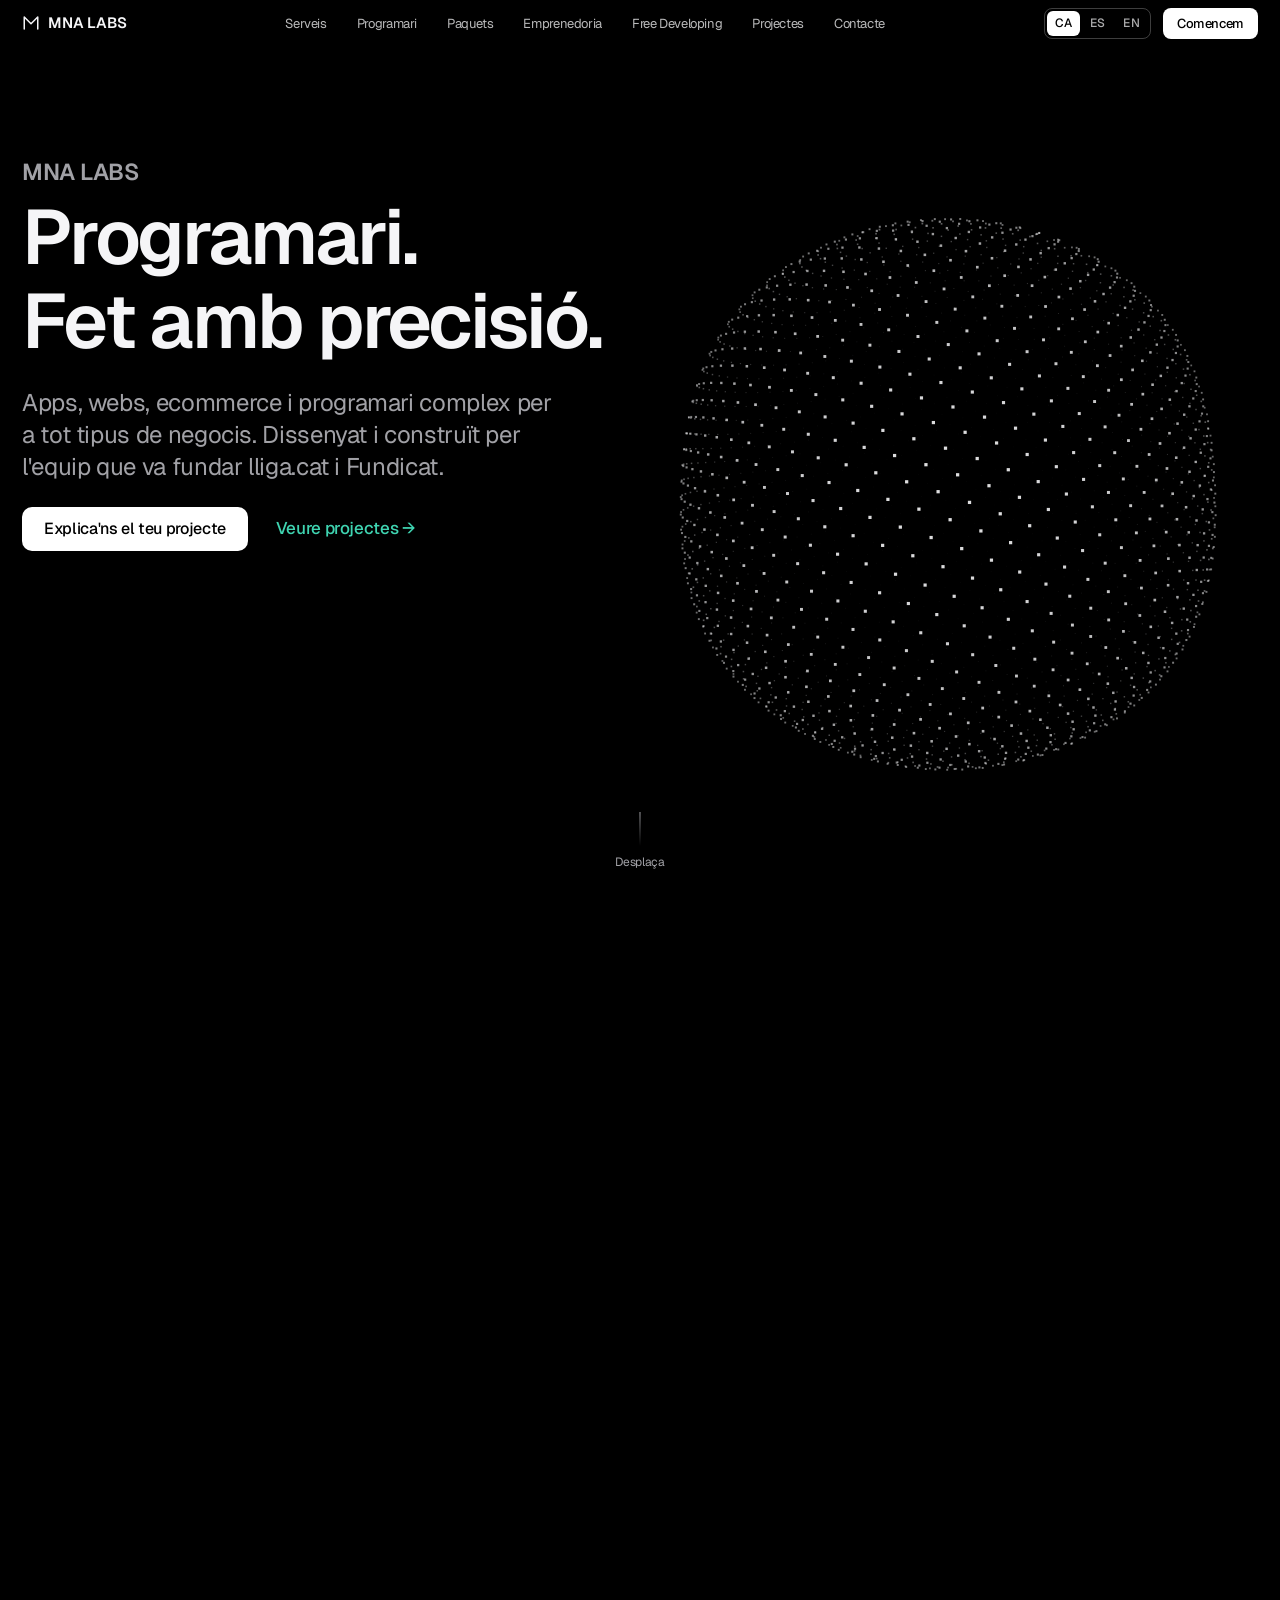
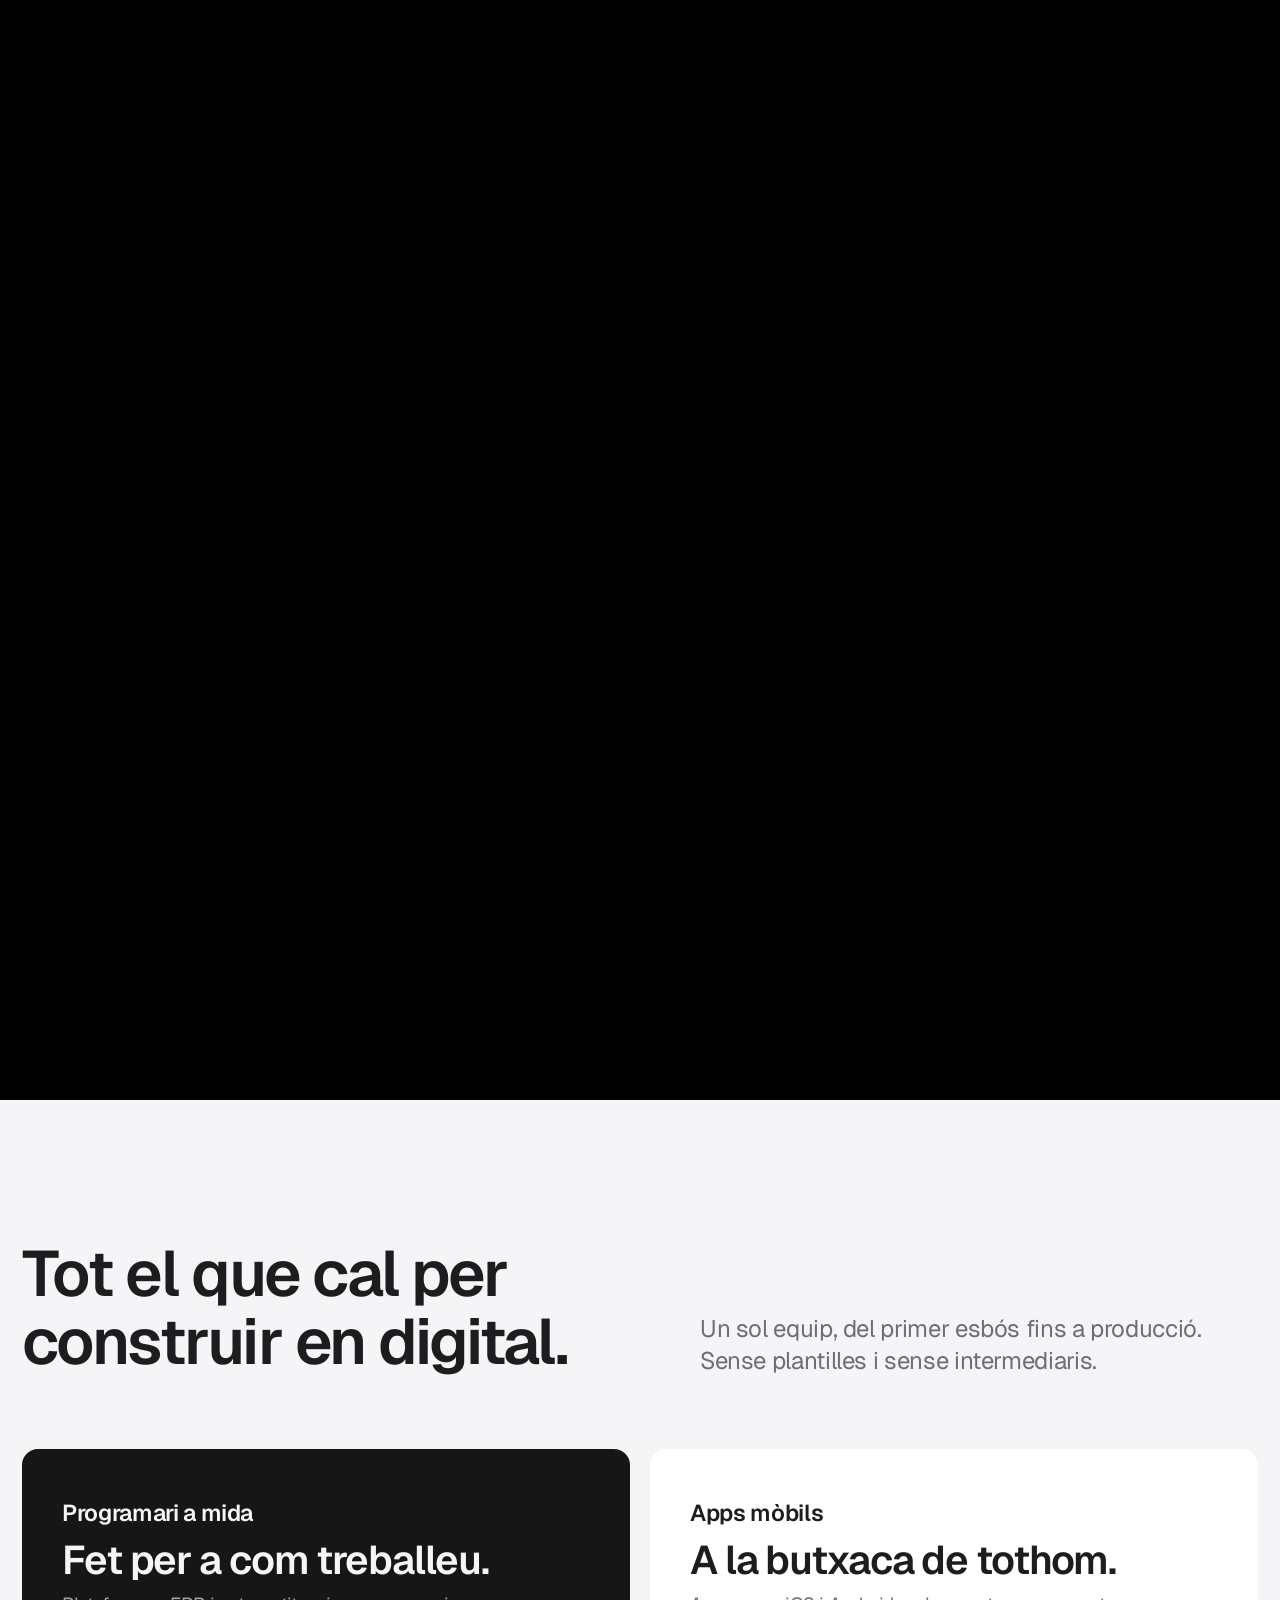
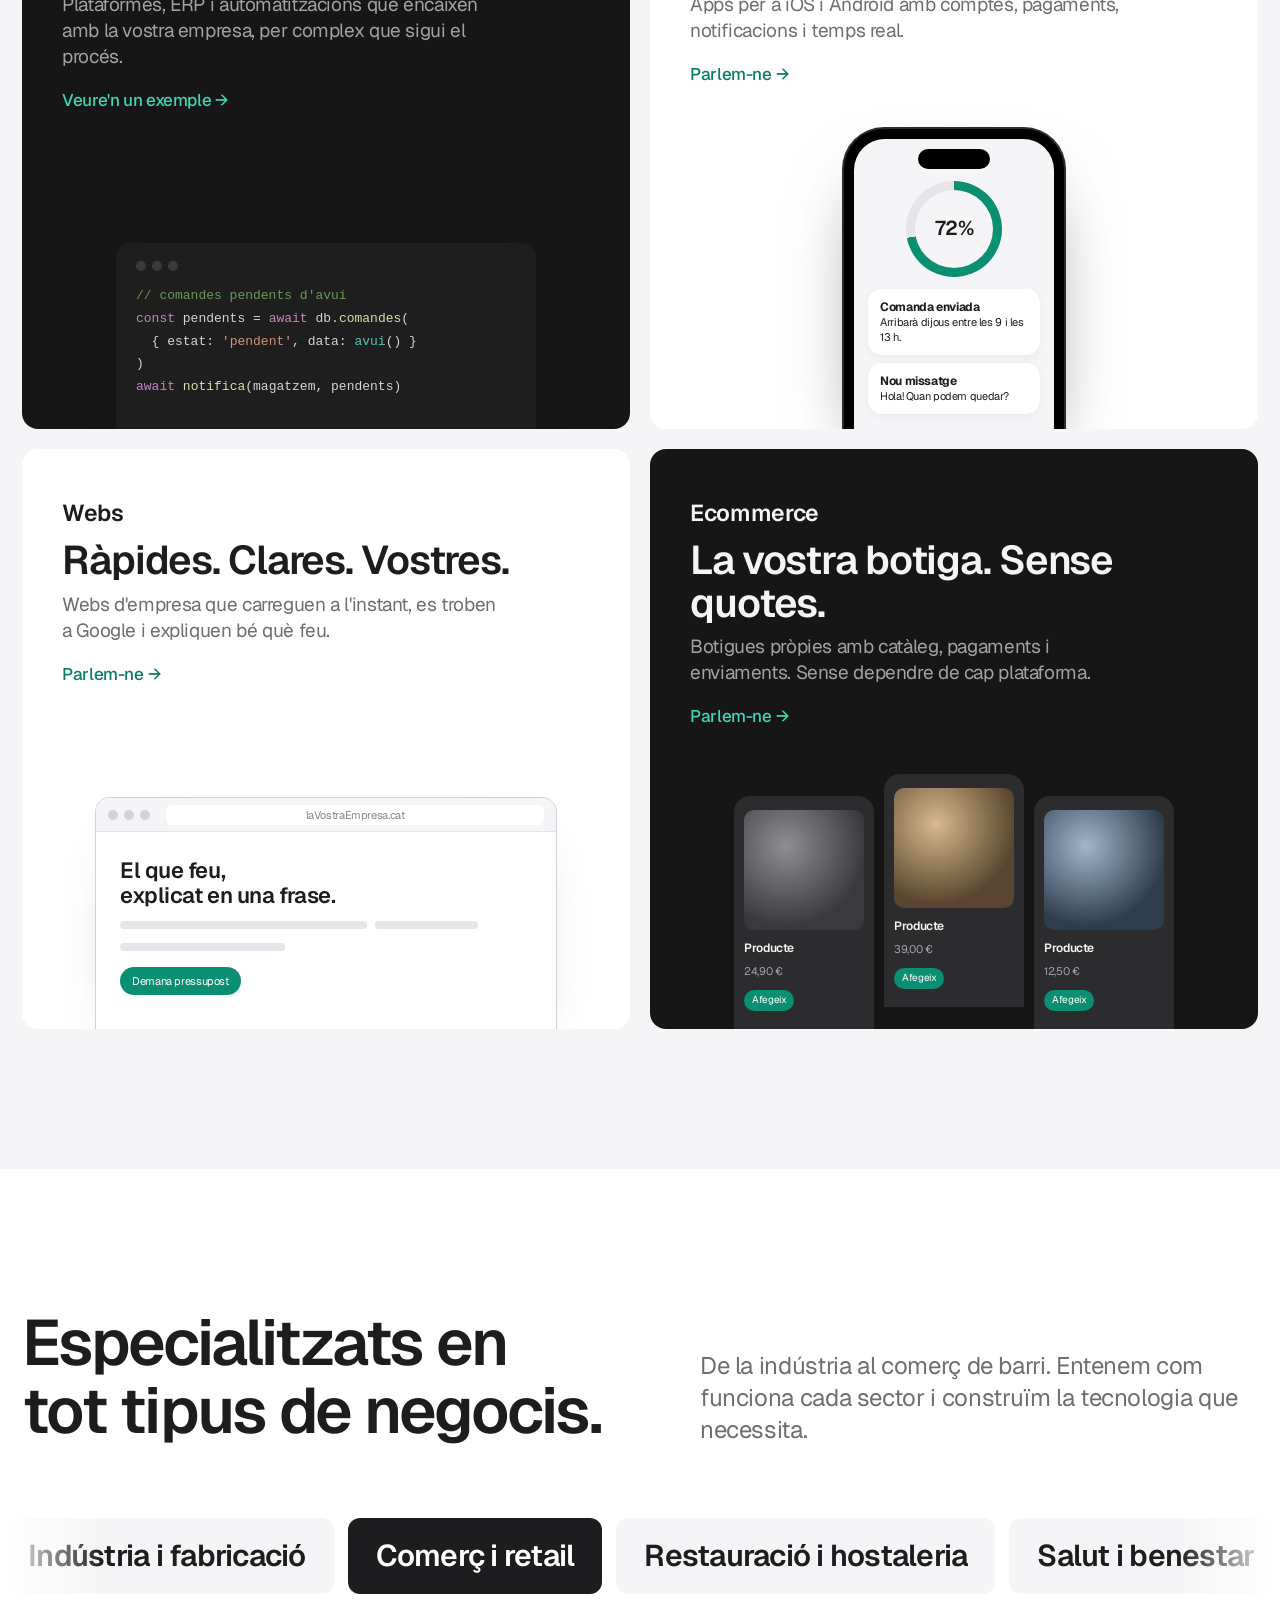
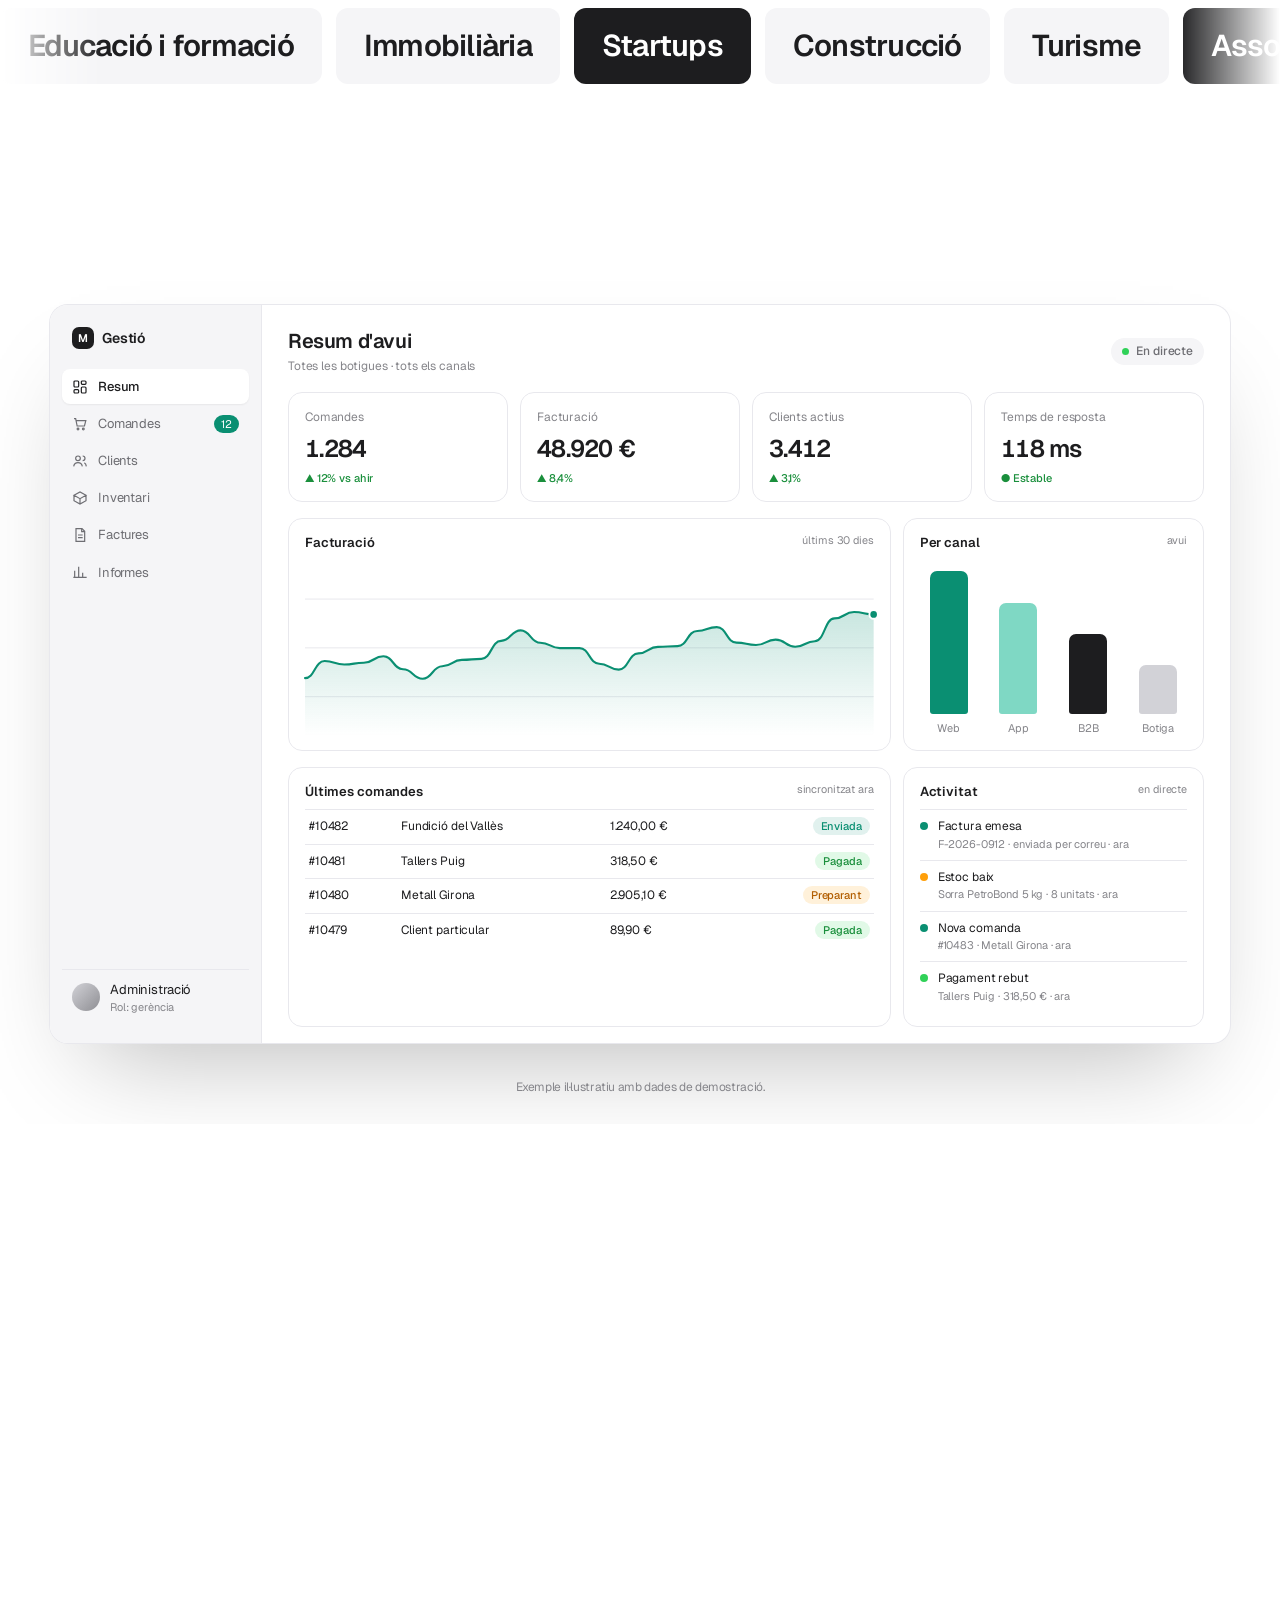
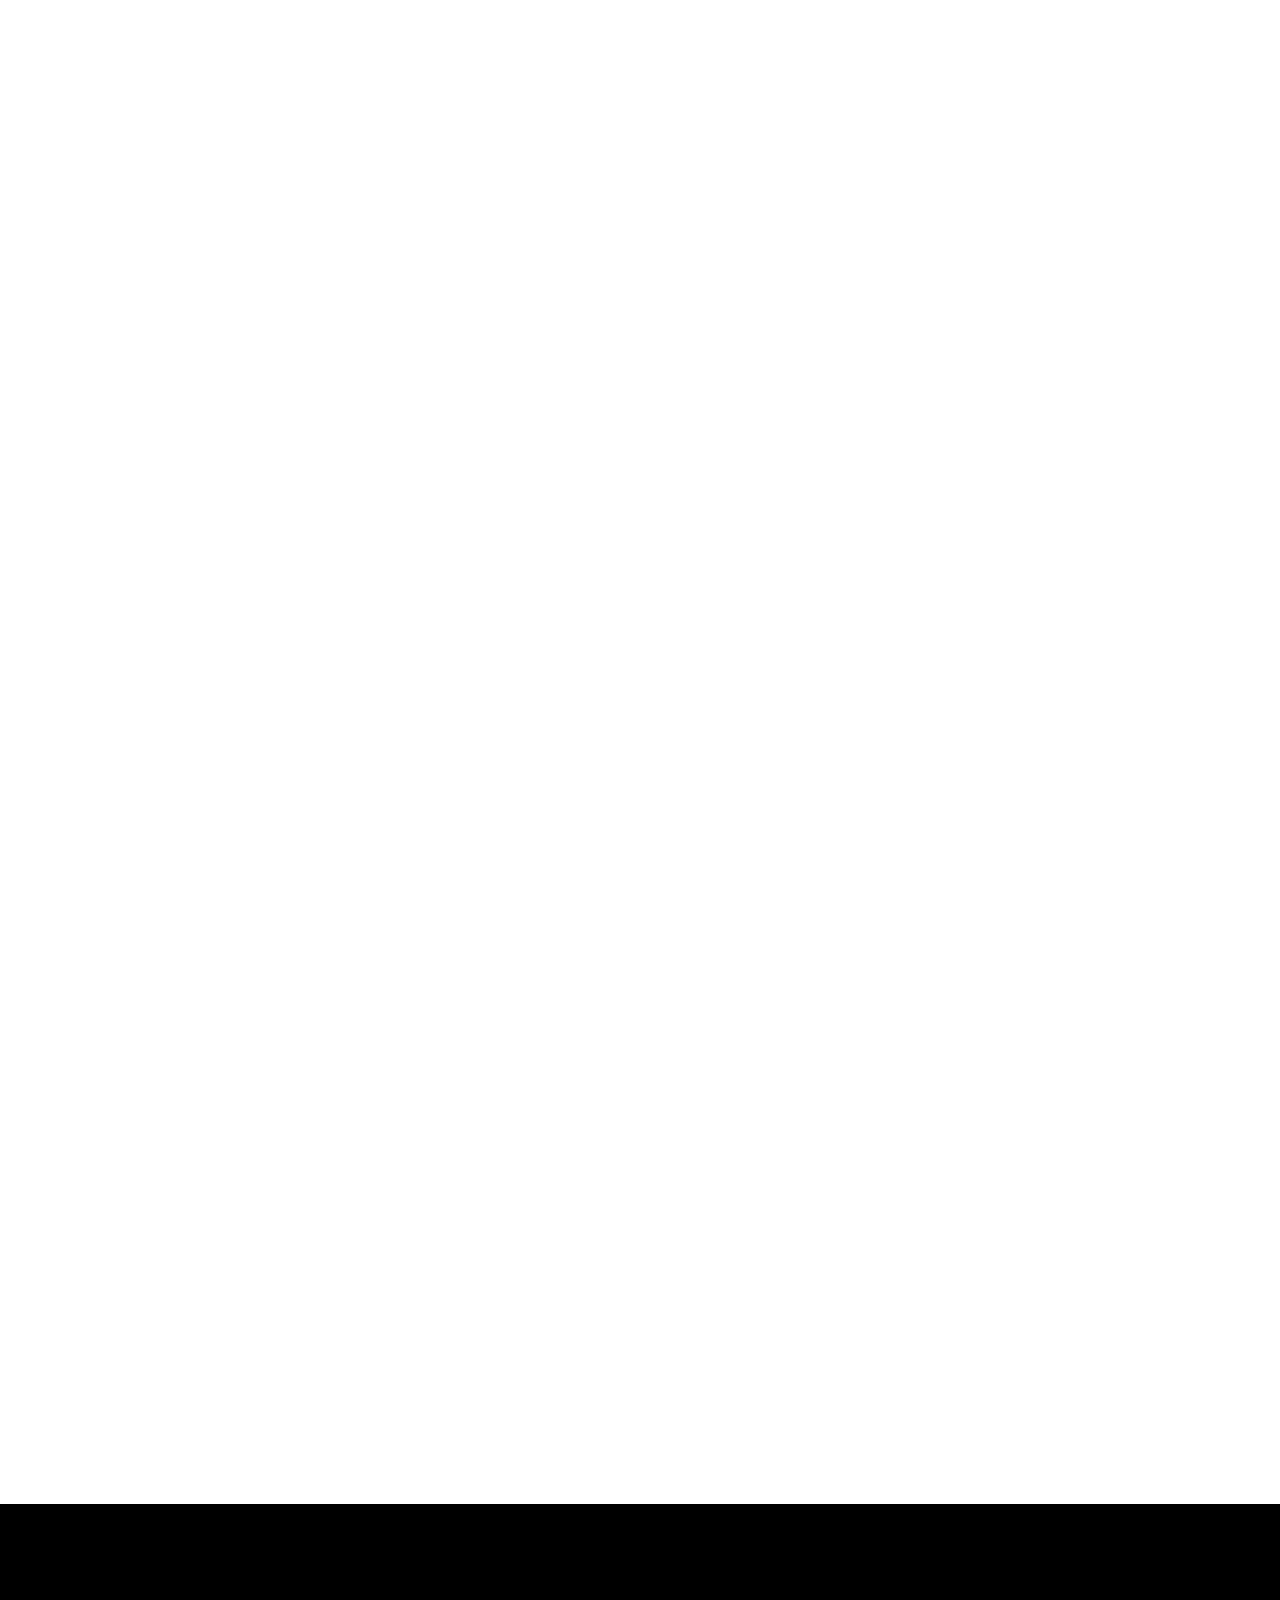
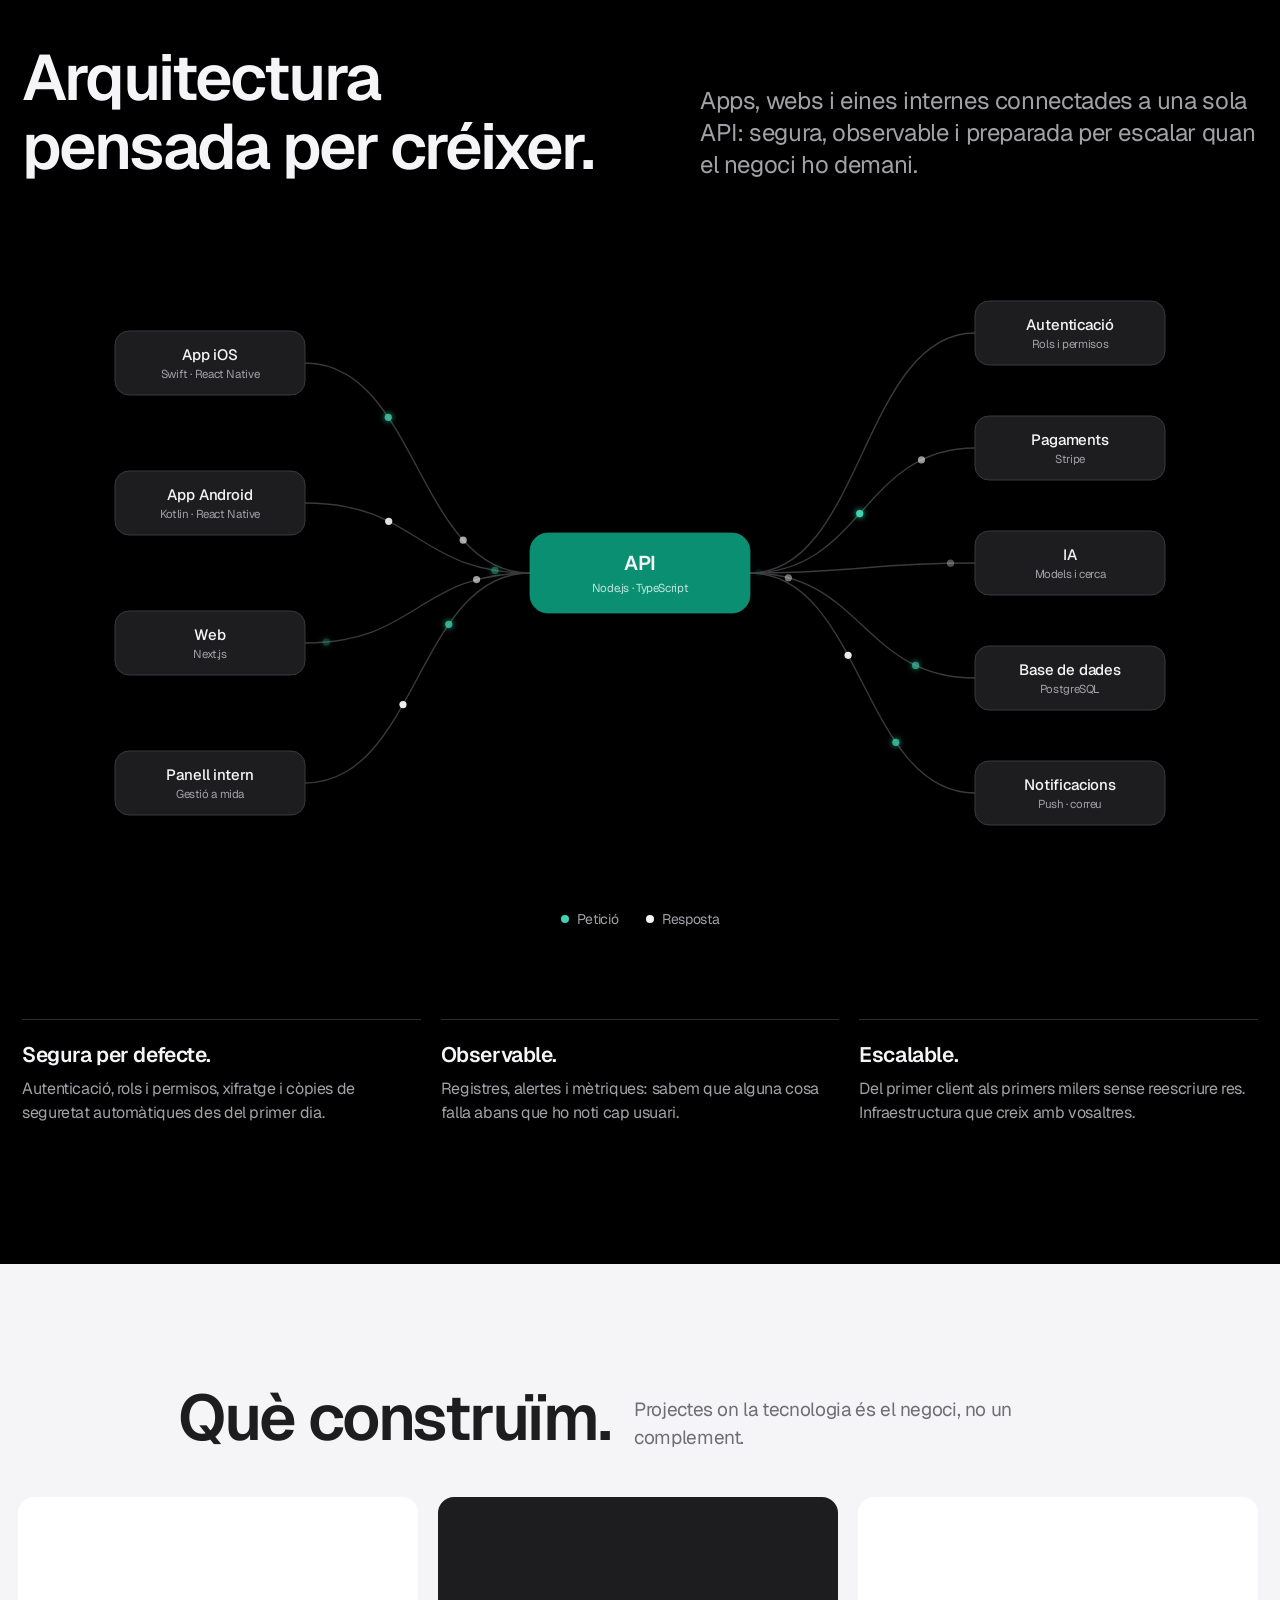
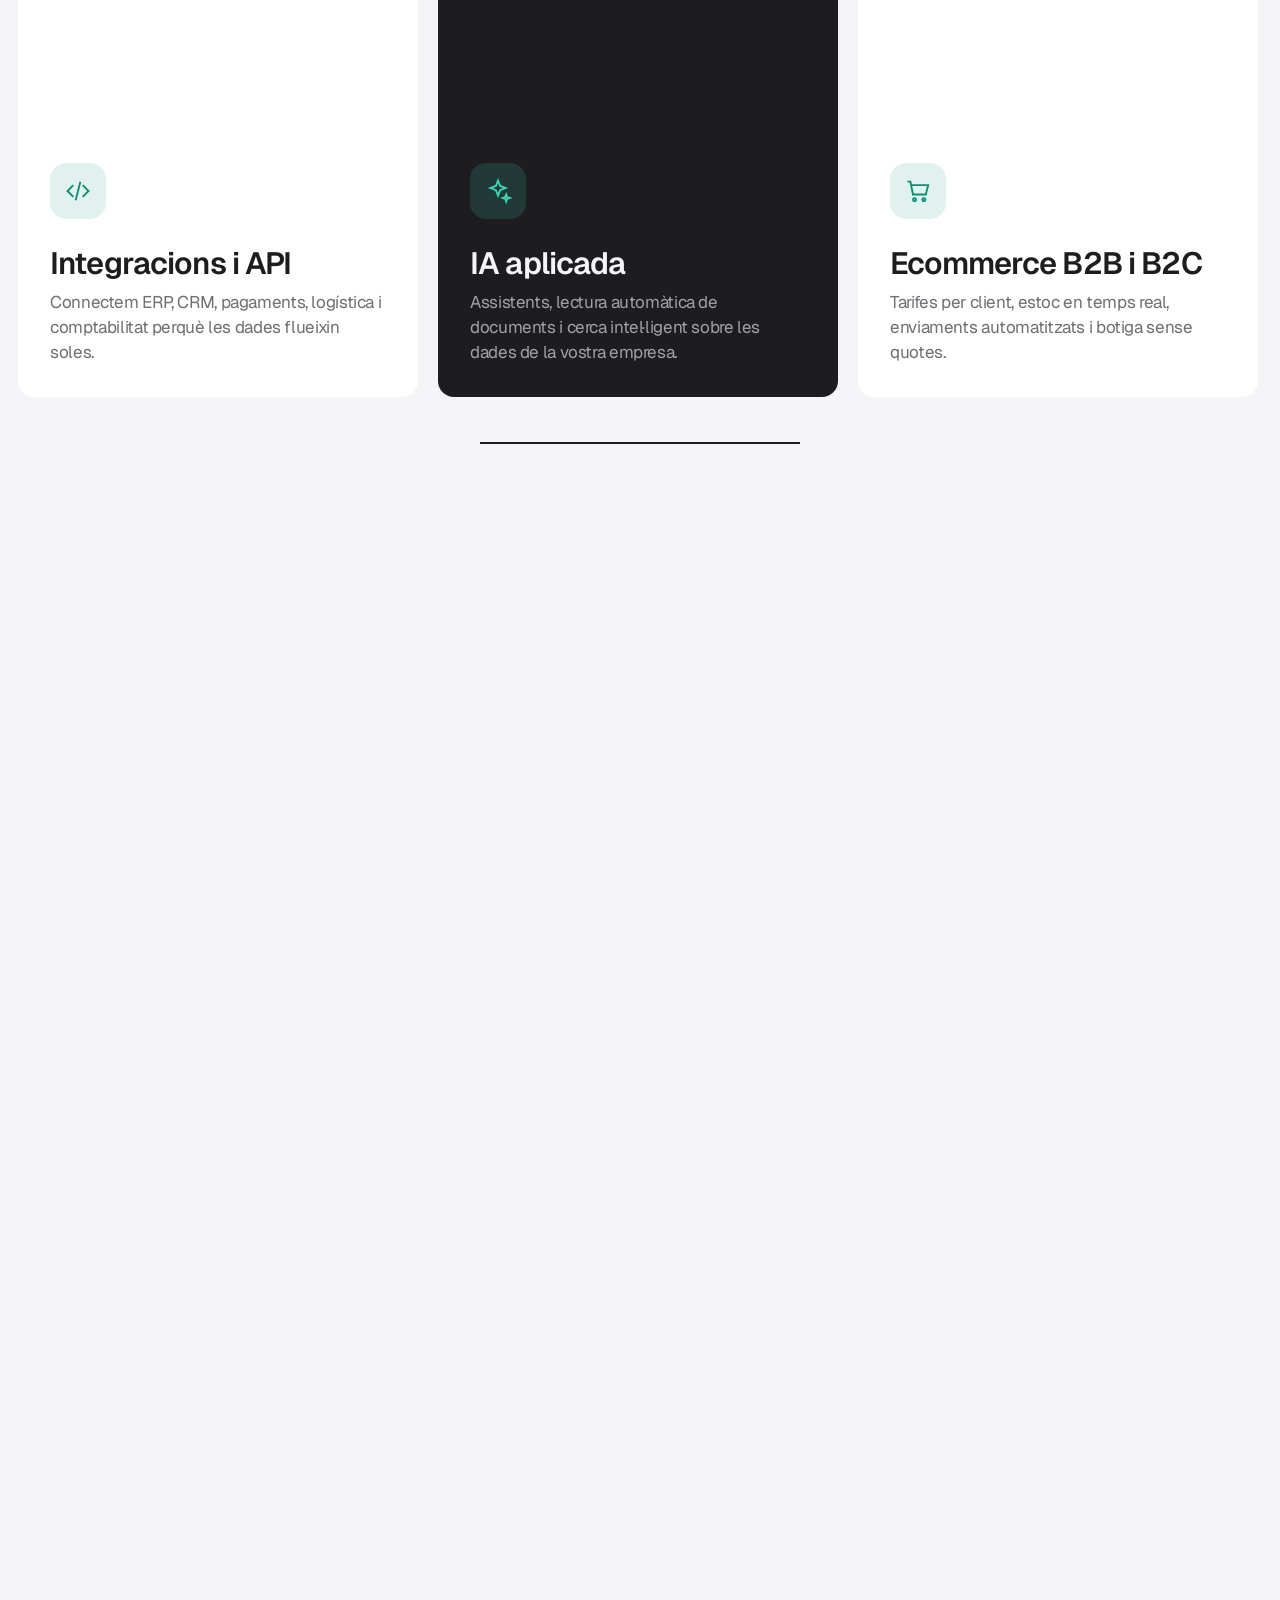
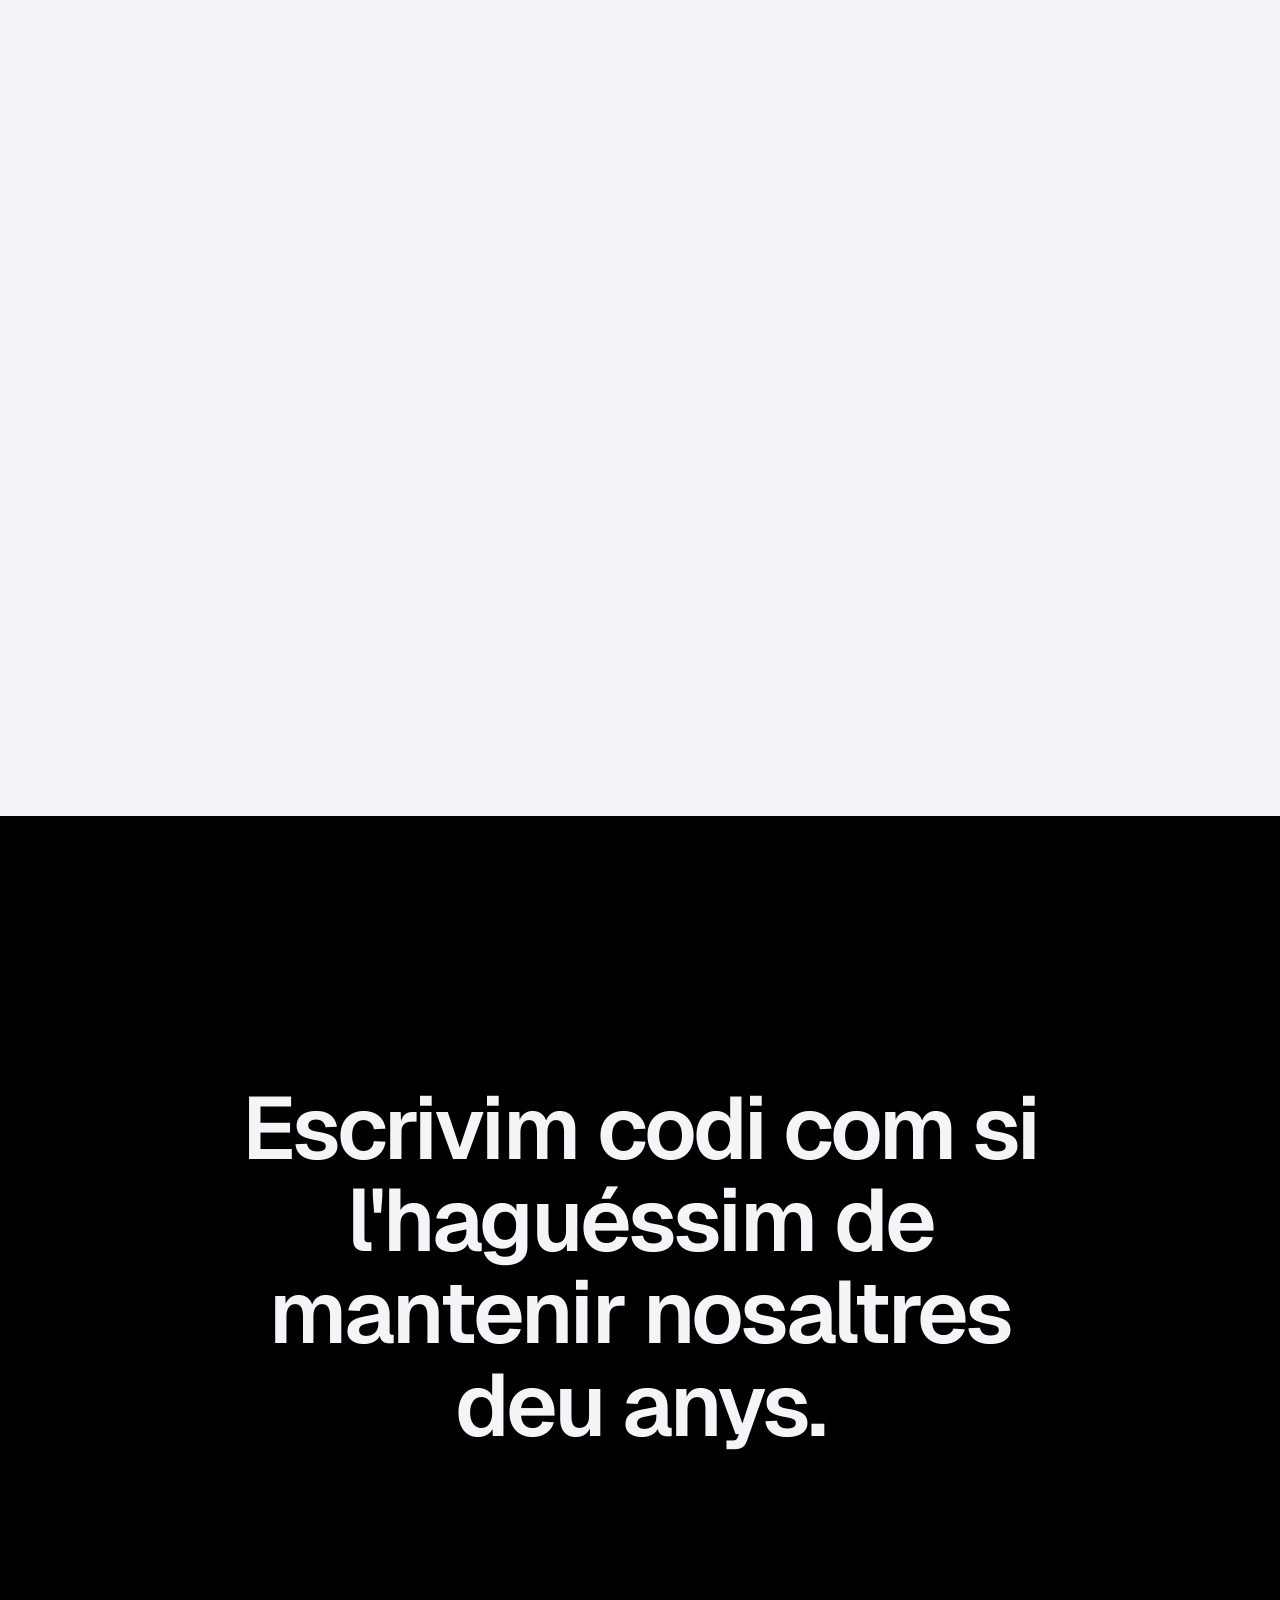
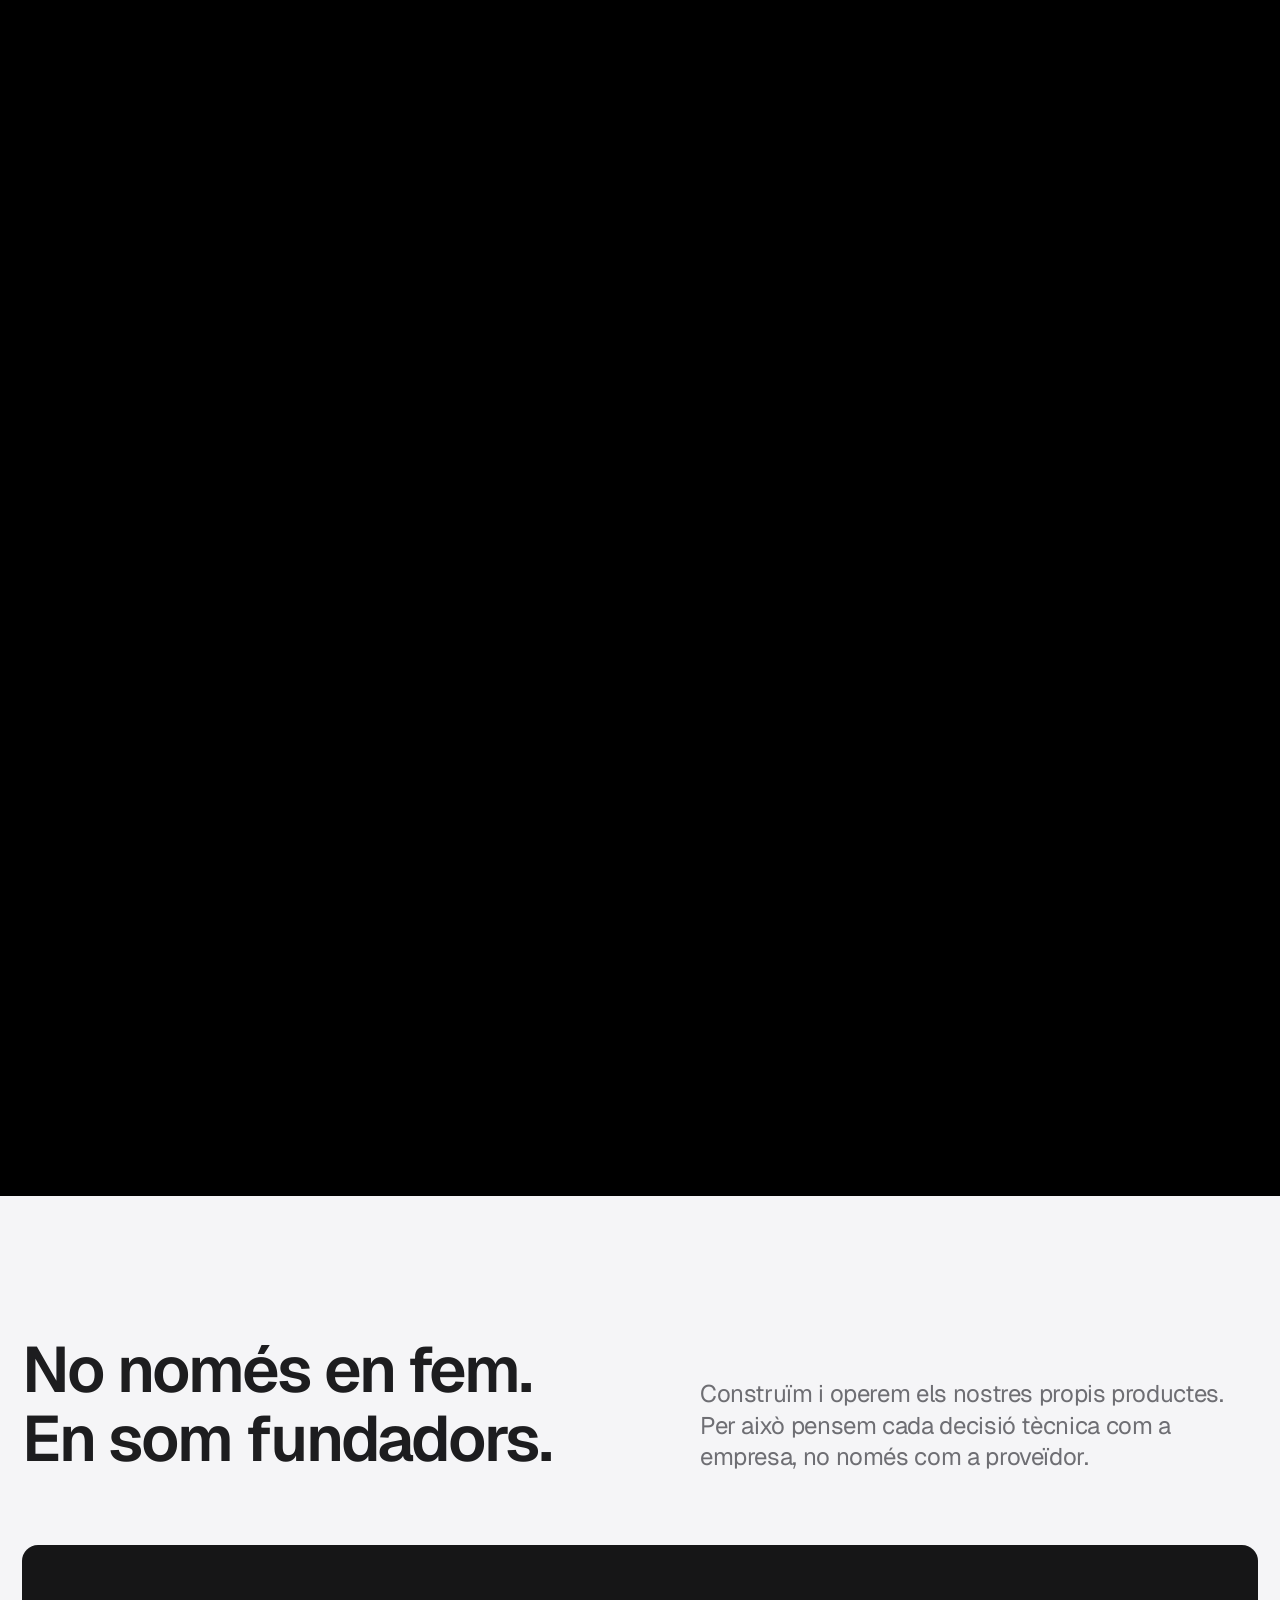
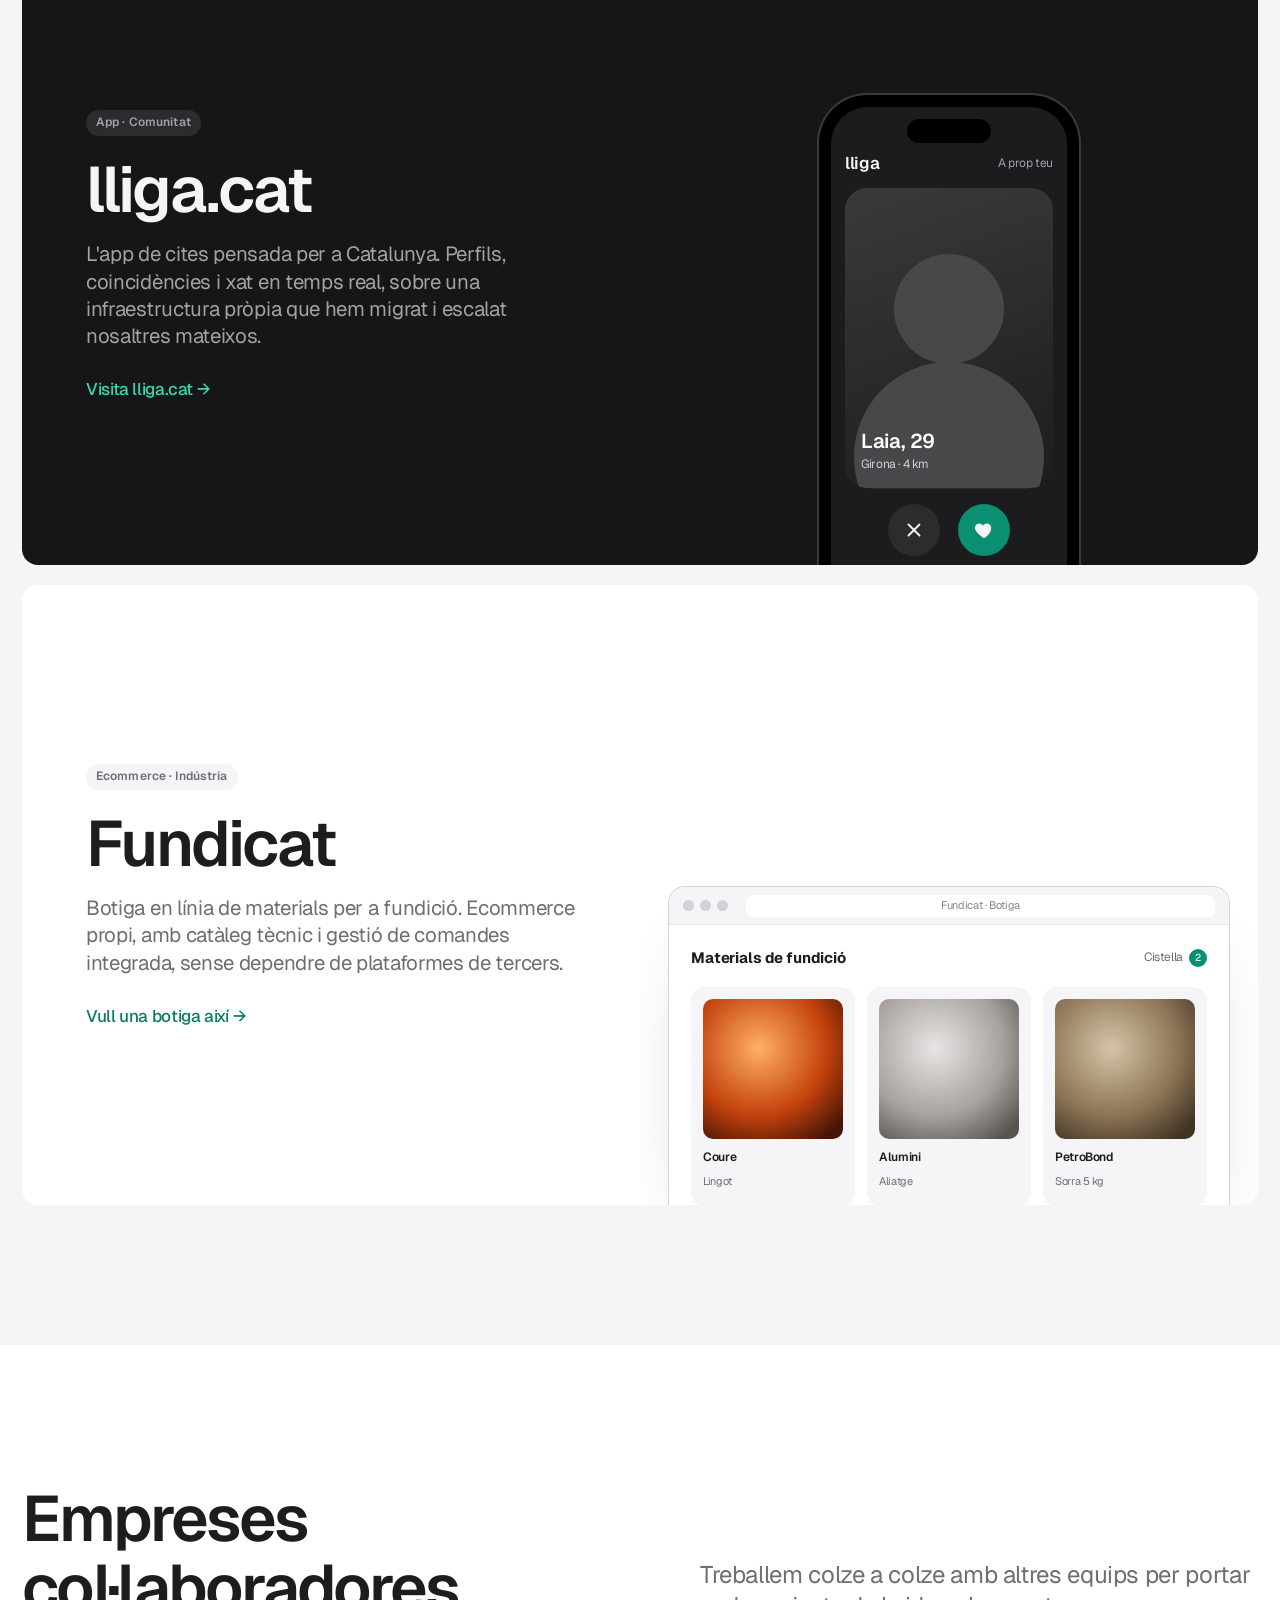
==== index.html @ 108ea327 "Afegeix l'apartat Paquets amb preus i exemples Co-Authored-By: Claude Opus 5.5 <noreply@anthropic.co" ====
<!doctype html>
<html lang="ca">
<head>
<meta charset="utf-8">
<meta name="viewport" content="width=device-width, initial-scale=1">
<title>MNA LABS</title>
<meta name="description" content="MNA LABS — estudi de desenvolupament digital. Programari complex, apps, webs i ecommerce. Fundadors de lliga.cat i Fundicat.">
<link rel="preconnect" href="https://fonts.googleapis.com">
<link rel="preconnect" href="https://fonts.gstatic.com" crossorigin>
<link href="https://fonts.googleapis.com/css2?family=Geist:wght@400;500;600;700;800&display=swap" rel="stylesheet">
<style>
:root{
  --white:#ffffff;
  --paper:#f5f5f7;
  --ink:#1d1d1f;
  --ink-2:#6e6e73;
  --ink-3:#86868b;
  --line:#d2d2d7;
  --line-2:#e8e8ed;
  --black:#000000;
  --night:#161617;
  --night-2:#1d1d1f;
  --night-3:#2c2c2e;
  --on-night:#f5f5f7;
  --on-night-2:#a1a1a6;
  --blue:#0a8f72;
  --blue-hover:#087a61;
  --blue-soft:rgba(10,143,114,.12);
  --link:#0a7d64;
  --link-night:#3fd4b1;
  --green:#30d158;
  --orange:#ff9f0a;
  --r-tile:16px;
  --r-ui:10px;
  --wrap:1024px;
  --wide:1440px;
  --ease:cubic-bezier(.25,.1,.25,1);
  --ease-out:cubic-bezier(.16,1,.3,1);
}
*{box-sizing:border-box;margin:0;padding:0}
html{scroll-behavior:smooth;overflow-x:clip;-webkit-text-size-adjust:100%}
body{background:var(--white);color:var(--ink);font-family:Geist,"Helvetica Neue",Arial,sans-serif;font-size:17px;line-height:1.47;letter-spacing:-.022em;-webkit-font-smoothing:antialiased}
a{color:inherit;text-decoration:none}
:focus-visible{outline:2px solid var(--blue);outline-offset:3px;border-radius:6px}
.wrap{max-width:var(--wrap);margin:0 auto;padding:0 22px}
.wide{max-width:var(--wide);margin:0 auto;padding:0 22px}
@media (max-width:640px){.wrap,.wide{padding:0 16px}}

h1,h2,h3{font-weight:600;letter-spacing:-.028em;line-height:1.07}
.h-hero{font-size:clamp(48px,8vw,96px);letter-spacing:-.035em;line-height:1.03}
.h-sec{font-size:clamp(36px,5.6vw,64px);letter-spacing:-.032em}
.h-tile{font-size:clamp(28px,3.4vw,40px)}
.eyebrow{font-size:clamp(19px,1.8vw,24px);font-weight:600;letter-spacing:-.015em;margin-bottom:8px}
.sub{font-size:clamp(19px,1.9vw,24px);line-height:1.33;letter-spacing:-.015em;font-weight:400}
.center{text-align:center}

.links{display:flex;gap:28px;justify-content:center;align-items:center;flex-wrap:wrap;margin-top:24px}
.btn{display:inline-flex;align-items:center;justify-content:center;min-height:44px;padding:0 22px;border-radius:10px;background:var(--ink);color:#fff;font-size:16px;font-weight:500;border:0;cursor:pointer;font-family:inherit;letter-spacing:-.022em;transition:background .2s,transform .3s var(--ease-out)}
.btn:hover{background:#000}
.hero .btn{background:#fff;color:#000}
.hero .btn:hover{background:#e8e8ed}
.more{color:var(--link);font-size:17px;display:inline-flex;align-items:center;gap:4px}
.more{font-weight:500}
.more::after{content:"→";line-height:1;transition:transform .2s}
.more:hover{text-decoration:underline}
.more:hover::after{transform:translateX(4px)}
.dark .more,.hero .more{color:var(--link-night)}

/* NAV */
.nav{position:sticky;top:0;z-index:50;height:48px;background:rgba(255,255,255,.86);backdrop-filter:saturate(180%) blur(20px);-webkit-backdrop-filter:saturate(180%) blur(20px);color:var(--ink);border-bottom:1px solid rgba(0,0,0,.06);transition:background .3s,color .3s,border-color .3s}
.nav.on-dark{background:transparent;color:var(--on-night);border-color:transparent;backdrop-filter:none;-webkit-backdrop-filter:none}
.nav.on-dark .nav-links{color:rgba(245,245,247,.75)}
.nav.on-dark .nav-links a:hover{color:#fff}
.nav.on-dark .nav-cta{background:#fff;color:#000}
.nav .wide{height:100%;display:flex;align-items:center;justify-content:space-between;gap:24px}
.logo{display:flex;align-items:center;gap:8px;font-weight:600;font-size:15px;letter-spacing:-.01em}
.logo svg{width:18px;height:18px}
.nav-links{display:flex;gap:30px;font-size:13px;color:var(--ink-2)}
.nav-links a:hover{color:var(--ink)}
.nav-cta{font-size:13px;font-weight:500;background:var(--ink);color:#fff;padding:6px 14px;border-radius:8px;transition:background .3s,color .3s}
.nav-prog{position:absolute;left:0;bottom:0;height:1px;width:100%;background:var(--link-night);transform-origin:0 50%;transform:scaleX(0);opacity:.7}
@media (max-width:820px){.nav-links{display:none}}
.nav-right{display:flex;align-items:center;gap:12px}
.lang{display:inline-flex;padding:2px;border-radius:8px;border:1px solid var(--line);gap:2px}
.lang button{font:inherit;font-size:12px;font-weight:500;letter-spacing:.02em;color:var(--ink-2);background:transparent;border:0;border-radius:6px;padding:4px 8px;cursor:pointer;min-width:30px;transition:background .2s,color .2s}
.lang button:hover{color:var(--ink)}
.lang button[aria-pressed="true"]{background:var(--ink);color:#fff}
.nav.on-dark .lang{border-color:rgba(245,245,247,.25)}
.nav.on-dark .lang button{color:rgba(245,245,247,.7)}
.nav.on-dark .lang button:hover{color:#fff}
.nav.on-dark .lang button[aria-pressed="true"]{background:#fff;color:#000}
@media (max-width:400px){.lang button{padding:4px 6px;min-width:26px}.nav-cta{padding:6px 10px}}

/* SECTORS */
.sectors{background:var(--white);overflow:hidden}
.marquee{display:grid;gap:14px;-webkit-mask-image:linear-gradient(90deg,transparent,#000 8%,#000 92%,transparent);mask-image:linear-gradient(90deg,transparent,#000 8%,#000 92%,transparent)}
.mq-track{display:flex;gap:14px;width:max-content;animation:mq 60s linear infinite}
.mq-row.rev .mq-track{animation-direction:reverse;animation-duration:70s}
.mq-track span{font-size:clamp(20px,2.4vw,30px);font-weight:600;letter-spacing:-.025em;padding:16px 28px;border-radius:12px;background:var(--paper);white-space:nowrap}
.mq-track span.hl{background:var(--ink);color:#fff}
.marquee:hover .mq-track{animation-play-state:paused}
@keyframes mq{to{transform:translateX(-50%)}}

/* EMPRENEDORIA */
.ent-name{display:inline-flex;align-items:center;gap:10px;font-size:15px;font-weight:600;color:var(--blue);margin-bottom:18px}
.ent-name i{width:8px;height:8px;border-radius:50%;background:var(--blue)}
.ent{display:grid;grid-template-columns:7fr 5fr;gap:clamp(32px,5vw,72px);align-items:start}
.ent-steps{list-style:none;position:relative;display:grid;gap:40px;padding-left:48px}
.ent-steps::before,.ent-steps::after{content:"";position:absolute;left:11px;top:12px;width:2px;height:calc(100% - 24px)}
.ent-steps::before{background:var(--line-2)}
.ent-steps::after{background:var(--blue);transform:scaleY(var(--entp,0));transform-origin:top}
.ent-steps li{position:relative;min-width:0}
.ent-steps li::before{content:"";position:absolute;left:-48px;top:4px;width:24px;height:24px;border-radius:50%;background:var(--white);border:2px solid var(--line);box-sizing:border-box;transition:border-color .4s,background .4s,box-shadow .4s}
.ent-steps li.on::before{border-color:var(--blue);background:var(--blue);box-shadow:inset 0 0 0 5px var(--white)}
.ent-steps b{display:block;font-size:clamp(22px,2.2vw,28px);font-weight:600;letter-spacing:-.025em;line-height:1.15}
.ent-steps p{color:var(--ink-2);margin-top:8px;max-width:48ch}
.ent-aside{position:sticky;top:96px;background:var(--ink);color:var(--on-night);border-radius:var(--r-tile);padding:36px;display:grid;gap:16px}
.ent-q{font-size:clamp(22px,2.2vw,28px);font-weight:600;letter-spacing:-.025em;line-height:1.2}
.ent-s{color:var(--on-night-2)}
.ent-aside .btn{background:#fff;color:#000;justify-self:start;margin-top:8px}
.ent-aside .btn:hover{background:#e8e8ed}
@media (max-width:860px){.ent{grid-template-columns:1fr}.ent-aside{position:static;padding:28px}}

/* ---------------- HERO (pinned, morph) ---------------- */
.hero{position:relative;height:300vh;background:var(--black);color:var(--on-night);margin-top:-48px}
.hero-pin{position:sticky;top:0;height:100vh;height:100svh;overflow:hidden}
#orb{position:absolute;inset:0;width:100%;height:100%}
.hero-copy{position:absolute;left:0;right:0;top:calc(48px + 12vh);text-align:left;z-index:2;will-change:transform,opacity}
.hero-copy .eyebrow{color:var(--on-night-2)}
.hero-copy .sub{color:var(--on-night-2);max-width:34ch;margin:22px 0 0}
.hero-copy .links{justify-content:flex-start}
.hero-copy .h-hero{font-size:clamp(44px,6vw,84px)}
@media (max-width:760px){.hero-copy{top:calc(48px + 6vh)}}
.line{display:block;overflow:hidden;padding-bottom:.06em}
.line > span{display:inline-block;transform:translateY(105%);animation:rise 1.2s var(--ease-out) forwards}
.line:nth-child(2) > span{animation-delay:.12s}
@keyframes rise{to{transform:none}}
.fade-up{opacity:0;transform:translateY(16px);animation:fadeUp 1s var(--ease-out) forwards}
@keyframes fadeUp{to{opacity:1;transform:none}}
.hero-cap{position:absolute;left:0;right:0;bottom:12vh;padding:0 16px;text-align:center;z-index:2;opacity:0}
.hero-cap p{font-size:clamp(19px,2vw,26px);color:var(--on-night-2);font-weight:500;letter-spacing:-.015em}
.hero-cap p b{color:var(--on-night);font-weight:600}
.hint{position:absolute;left:50%;bottom:28px;transform:translateX(-50%);z-index:2;font-size:12px;color:var(--on-night-2);display:flex;flex-direction:column;align-items:center;gap:8px}
.hint i{width:1px;height:34px;background:linear-gradient(var(--on-night-2),transparent);animation:drip 2s var(--ease) infinite;transform-origin:top}
@keyframes drip{0%{transform:scaleY(0)}50%{transform:scaleY(1)}100%{transform:scaleY(1);opacity:0}}

/* SECTIONS */
.sec{padding:clamp(80px,11vw,140px) 0}
.paper{background:var(--paper)}
.dark{background:var(--black);color:var(--on-night)}
.dark .ink-2{color:var(--on-night-2)}
.ink-2{color:var(--ink-2)}
.sec-intro{display:grid;grid-template-columns:1.1fr 1fr;gap:20px 64px;align-items:end;margin:0 0 clamp(48px,6vw,72px);text-align:left}
.sec-intro h2{text-wrap:balance}
.sec-intro .sub{color:var(--ink-2);margin-top:0;max-width:38ch}
@media (max-width:820px){.sec-intro{grid-template-columns:1fr}}
.dark .sec-intro .sub{color:var(--on-night-2)}

/* SERVICE TILES */
.tiles{display:grid;grid-template-columns:repeat(2,1fr);gap:20px;perspective:1600px}
.tile{border-radius:var(--r-tile);background:var(--white);overflow:hidden;display:flex;flex-direction:column;align-items:flex-start;text-align:left;padding:48px 40px 0;min-height:580px;position:relative;transform-style:preserve-3d}
.tile.t-dark{background:var(--night);color:var(--on-night)}
.tile.t-dark .ink-2{color:var(--on-night-2)}
.tile.t-dark .more{color:var(--link-night)}
.tile p.ink-2{margin-top:10px;max-width:34ch;font-size:19px;line-height:1.37}
.tile .links{margin-top:18px;justify-content:flex-start}
.tile .art{margin-top:auto;width:100%;display:flex;justify-content:center;align-items:flex-end;padding-top:40px;transition:transform .6s var(--ease-out)}
.tile:hover .art{transform:translateY(-8px)}
@media (max-width:820px){.tiles{grid-template-columns:1fr}.tile{min-height:auto}}

.code{width:min(420px,100%);background:#1e1e1e;border-radius:14px 14px 0 0;padding:18px 20px 30px;text-align:left;font:13px/1.75 ui-monospace,SFMono-Regular,Menlo,Consolas,monospace;color:#d4d4d4;box-shadow:0 30px 60px -30px rgba(0,0,0,.35);letter-spacing:0}
.code .dots{display:flex;gap:6px;margin-bottom:14px}.code .dots i{width:10px;height:10px;border-radius:50%;background:#3a3a3c}
.code .k{color:#c586c0}.code .f{color:#dcdcaa}.code .s{color:#ce9178}.code .c{color:#6a9955}.code .t{color:#4ec9b0}
.phone{width:220px;height:300px;border-radius:40px 40px 0 0;background:#000;padding:10px 10px 0;box-shadow:0 0 0 2px #2c2c2e,0 40px 80px -30px rgba(0,0,0,.6)}
.phone .scr{height:100%;border-radius:31px 31px 0 0;background:#f5f5f7;overflow:hidden;padding:36px 14px 0;position:relative;color:var(--ink)}
.phone .scr::before{content:"";position:absolute;top:10px;left:50%;transform:translateX(-50%);width:72px;height:20px;border-radius:12px;background:#000}
.phone .notif{background:#fff;border-radius:14px;padding:10px 12px;margin-bottom:8px;font-size:11px;line-height:1.35;text-align:left;box-shadow:0 2px 8px rgba(0,0,0,.05)}
.phone .notif b{display:block;font-size:12px}
.phone .ring{width:96px;height:96px;margin:6px auto 12px;border-radius:50%;background:conic-gradient(var(--blue) 0 var(--ring,0%),#e5e5ea 0);display:grid;place-items:center;transition:--ring 1.6s}
.phone .ring span{width:78px;height:78px;border-radius:50%;background:#f5f5f7;display:grid;place-items:center;font-weight:600;font-size:20px}
.browser{width:min(460px,100%);border-radius:14px 14px 0 0;background:#fff;box-shadow:0 0 0 1px var(--line),0 30px 60px -30px rgba(0,0,0,.25);overflow:hidden;text-align:left}
.browser .bar{height:34px;background:#f5f5f7;border-bottom:1px solid #e5e5ea;display:flex;align-items:center;gap:6px;padding:0 12px}
.browser .bar i{width:10px;height:10px;border-radius:50%;background:#d2d2d7}
.browser .bar span{margin-left:10px;flex:1;height:20px;border-radius:6px;background:#fff;font-size:11px;color:var(--ink-3);display:flex;align-items:center;justify-content:center}
.browser .body{padding:26px 24px 34px}
.browser .body .bh{font-weight:600;font-size:22px;letter-spacing:-.02em;line-height:1.1}
.browser .body .bl{display:flex;gap:8px;margin-top:14px}
.browser .body .bl i{height:8px;border-radius:4px;background:#e5e5ea}
.browser .body .pill{display:inline-block;margin-top:16px;background:var(--blue);color:#fff;font-size:11px;padding:6px 12px;border-radius:980px}
.shop{width:min(440px,100%);display:grid;grid-template-columns:repeat(3,1fr);gap:10px}
.shop .item{background:#2c2c2e;border-radius:16px 16px 0 0;padding:14px 10px 18px;text-align:left}
.shop .item:nth-child(even){transform:translateY(-22px)}
.shop .ph{aspect-ratio:1;border-radius:10px;margin-bottom:10px;background:radial-gradient(circle at 35% 30%,#8e8e93,#3a3a3c 70%)}
.shop .item:nth-child(2) .ph{background:radial-gradient(circle at 35% 30%,#d6b98c,#5a4630 70%)}
.shop .item:nth-child(3) .ph{background:radial-gradient(circle at 35% 30%,#9fb6cc,#2e3d4d 70%)}
.shop b{display:block;font-size:12px;font-weight:600;color:#f5f5f7}
.shop small{font-size:11px;color:var(--on-night-2)}
.shop .add{margin-top:8px;font-size:10px;color:#fff;background:var(--blue);border-radius:980px;padding:3px 8px;display:inline-block}

/* ---------------- ZOOM DASHBOARD ---------------- */
.zoom{position:relative;height:320vh;background:var(--white)}
.zoom-pin{position:sticky;top:0;height:100vh;height:100svh;overflow:hidden;display:flex;align-items:center;justify-content:center}
.zoom-head{position:absolute;top:calc(48px + 7vh);left:0;right:0;text-align:center;z-index:1;padding:0 16px}
.zoom-head .sub{color:var(--ink-2);margin-top:14px;max-width:40ch;margin-inline:auto}
.dash{position:relative;z-index:2;width:min(1180px,94vw);height:min(740px,82vh);background:var(--white);border-radius:22px;box-shadow:0 0 0 1px var(--line-2),0 50px 100px -40px rgba(0,0,0,.28);display:grid;grid-template-columns:212px 1fr;overflow:hidden;transform-origin:50% 50%;will-change:transform;letter-spacing:-.01em;font-size:13px}
.d-side{background:var(--paper);border-right:1px solid var(--line-2);padding:18px 12px;display:flex;flex-direction:column;gap:2px}
.d-brand{display:flex;align-items:center;gap:8px;font-weight:600;font-size:14px;padding:4px 10px 18px}
.d-brand i{width:22px;height:22px;border-radius:7px;background:var(--ink);display:grid;place-items:center;color:#fff;font-style:normal;font-size:11px}
.d-nav{display:flex;align-items:center;gap:10px;padding:8px 10px;border-radius:8px;color:var(--ink-2)}
.d-nav svg{width:16px;height:16px}
.d-nav.on{background:var(--white);color:var(--ink);box-shadow:0 1px 2px rgba(0,0,0,.06);font-weight:500}
.d-nav em{margin-left:auto;font-style:normal;font-size:11px;background:var(--blue);color:#fff;border-radius:980px;padding:1px 7px}
.d-user{margin-top:auto;display:flex;align-items:center;gap:10px;padding:10px;border-top:1px solid var(--line-2)}
.d-user span{width:28px;height:28px;border-radius:50%;background:linear-gradient(135deg,#d2d2d7,#8e8e93)}
.d-user small{display:block;color:var(--ink-3);font-size:11px}
.d-main > *{flex-shrink:0}
.d-main{padding:22px 26px;display:flex;flex-direction:column;gap:16px;overflow:hidden;min-width:0}
.d-top{display:flex;justify-content:space-between;align-items:center;gap:12px}
.d-top h4{font-size:20px;font-weight:600;letter-spacing:-.02em}
.d-top small{color:var(--ink-3);font-size:12px}
.live{display:inline-flex;align-items:center;gap:7px;font-size:12px;font-weight:500;color:var(--ink-2);background:var(--paper);border-radius:980px;padding:5px 11px}
.live i{width:7px;height:7px;border-radius:50%;background:var(--green);box-shadow:0 0 0 0 rgba(48,209,88,.5);animation:ping 1.8s infinite}
@keyframes ping{70%{box-shadow:0 0 0 7px rgba(48,209,88,0)}100%{box-shadow:0 0 0 0 rgba(48,209,88,0)}}
.kpis{display:grid;grid-template-columns:repeat(4,1fr);gap:12px}
.kpi{border:1px solid var(--line-2);border-radius:14px;padding:14px 16px}
.kpi small{color:var(--ink-3);font-size:12px}
.kpi b{display:block;font-size:24px;font-weight:600;letter-spacing:-.03em;margin:4px 0 2px;font-variant-numeric:tabular-nums}
.kpi .up{font-size:11px;color:#1a8f3c;font-weight:500}
.d-row{display:grid;grid-template-columns:2fr 1fr;gap:12px;min-height:0}
.panel{border:1px solid var(--line-2);border-radius:14px;padding:14px 16px;min-width:0;display:flex;flex-direction:column}
.panel h5{font-size:13px;font-weight:600;display:flex;justify-content:space-between}
.panel h5 small{color:var(--ink-3);font-weight:400}
.chart{flex:1;margin-top:8px;min-height:120px}
.chart svg{width:100%;height:100%;overflow:visible}
.chart .ln{fill:none;stroke:var(--blue);stroke-width:2.2;stroke-linecap:round;stroke-linejoin:round}
.chart .ar{opacity:0;transition:opacity 1.4s .6s}
.chart .gl{stroke:var(--line-2);stroke-width:1}
.dash.go .chart .ar{opacity:1}
.bars{flex:1;display:flex;align-items:flex-end;gap:12px;margin-top:10px;min-height:120px}
.bars div{flex:1;display:flex;flex-direction:column;align-items:center;gap:6px;height:100%;justify-content:flex-end}
.bars i{width:100%;max-width:38px;border-radius:7px 7px 3px 3px;background:var(--blue);height:0;transition:height 1.3s var(--ease-out)}
.bars div:nth-child(2) i{background:#7fd8c4}.bars div:nth-child(3) i{background:#1d1d1f}.bars div:nth-child(4) i{background:#d2d2d7}
.bars small{font-size:11px;color:var(--ink-3)}
.table{width:100%;border-collapse:collapse;margin-top:8px;font-size:12px}
.table td{padding:8px 4px;border-top:1px solid var(--line-2);white-space:nowrap}
.table td:last-child{text-align:right}
.st{font-size:11px;padding:2px 8px;border-radius:980px;font-weight:500}
.st.ok{background:rgba(48,209,88,.14);color:#1a8f3c}.st.wait{background:rgba(255,159,10,.15);color:#b25e00}.st.ship{background:var(--blue-soft);color:var(--blue)}
.feed{list-style:none;margin-top:8px;display:flex;flex-direction:column;gap:0;overflow:hidden}
.feed li{display:flex;gap:10px;align-items:flex-start;padding:8px 0;border-top:1px solid var(--line-2);font-size:12px;animation:feedIn .6s var(--ease-out)}
.feed li i{width:8px;height:8px;border-radius:50%;margin-top:4px;flex:none}
.feed li small{display:block;color:var(--ink-3);font-size:11px}
@keyframes feedIn{from{opacity:0;transform:translateY(-10px)}}
.demo-note{position:absolute;bottom:3vh;left:0;right:0;text-align:center;font-size:12px;color:var(--ink-3);z-index:3}
@media (max-width:860px){
  .dash{grid-template-columns:1fr;height:min(700px,80vh)}
  .d-side{display:none}
  .kpis{grid-template-columns:1fr 1fr}
  .d-row{grid-template-columns:1fr}
  .d-row.r2 .panel:first-child,.d-row:not(.r2) .panel:last-child{display:none}
  .d-main{padding:16px}
}

/* ---------------- ARCHITECTURE ---------------- */
.arch-wrap{position:relative;max-width:1100px;margin:0 auto}
#arch{width:100%;height:auto;display:block;overflow:visible}
#arch .edge{fill:none;stroke:#3a3a3c;stroke-width:1.4;transition:stroke-dashoffset 1.6s var(--ease-out)}
#arch .node{opacity:0;transform:translateY(10px);transition:opacity .8s var(--ease-out),transform .8s var(--ease-out)}
#arch.in .node{opacity:1;transform:none}
#arch .nbox{fill:var(--night-2);stroke:#3a3a3c}
#arch .ntx{fill:var(--on-night);font-size:15px;font-weight:500;font-family:inherit;letter-spacing:-.01em}
#arch .nsub{fill:var(--on-night-2);font-size:11.5px;font-family:inherit}
#arch .core .nbox{fill:var(--blue);stroke:none}
#arch .core .nsub{fill:rgba(255,255,255,.75)}
#arch .halo{fill:none;stroke:var(--link-night);opacity:.5;transform-box:fill-box;transform-origin:center;animation:halo 2.6s var(--ease) infinite}
@keyframes halo{from{transform:scale(1);opacity:.5}to{transform:scale(1.35);opacity:0}}
.legend{display:flex;justify-content:center;gap:28px;margin-top:36px;font-size:14px;color:var(--on-night-2)}
.legend span{display:inline-flex;align-items:center;gap:8px}
.legend i{width:8px;height:8px;border-radius:50%}
.arch-facts{display:grid;grid-template-columns:repeat(3,1fr);gap:20px;margin-top:clamp(56px,7vw,96px)}
.arch-facts div{border-top:1px solid var(--night-3);padding-top:20px}
.arch-facts b{display:block;font-size:21px;font-weight:600;letter-spacing:-.02em;margin-bottom:6px}
.arch-facts p{color:var(--on-night-2);font-size:16px}
@media (max-width:760px){.arch-facts{grid-template-columns:1fr}}

/* ---------------- HORIZONTAL ---------------- */
.hscroll{position:relative;background:var(--paper)}
.h-pin{position:sticky;top:0;height:100vh;height:100svh;overflow:hidden;display:flex;flex-direction:column;justify-content:center;gap:clamp(28px,5vh,56px)}
.h-head{display:flex;justify-content:space-between;align-items:flex-end;gap:24px;flex-wrap:wrap}
.h-head p{color:var(--ink-2);max-width:36ch;font-size:19px}
.h-track{display:flex;gap:20px;padding-left:max(22px,calc((100vw - var(--wide)) / 2 + 22px));padding-right:22px;will-change:transform;width:max-content}
.cap{width:min(400px,82vw);height:min(500px,58vh);border-radius:var(--r-tile);background:var(--white);padding:32px;display:flex;flex-direction:column;flex:none;position:relative;overflow:hidden}
.cap .num{font-size:13px;color:var(--ink-3);font-weight:500}
.cap .ico{width:56px;height:56px;border-radius:16px;background:var(--blue-soft);color:var(--blue);display:grid;place-items:center;margin:auto 0 28px}
.cap .ico svg{width:28px;height:28px}
.cap h3{font-size:clamp(26px,2.4vw,32px)}
.cap p{color:var(--ink-2);margin-top:10px;font-size:17px}
.cap.feat{background:var(--ink);color:var(--on-night)}
.cap.feat p{color:var(--on-night-2)}
.cap.feat .ico{background:rgba(63,212,177,.16);color:var(--link-night)}
.h-bar{height:2px;background:var(--line);border-radius:2px;overflow:hidden;width:min(320px,60vw)}
.h-bar i{display:block;height:100%;background:var(--ink);transform-origin:0 50%;transform:scaleX(0)}
@media (max-width:640px){.h-pin{padding-left:0}.cap{padding:26px}}

/* STATEMENT */
.statement{background:var(--black);color:var(--on-night);height:220vh;position:relative}
.statement .pin{position:sticky;top:0;height:100vh;display:flex;align-items:center;justify-content:center}
.statement p{font-size:clamp(40px,7vw,88px);font-weight:600;letter-spacing:-.035em;line-height:1.05;text-align:center;max-width:14ch;margin:0 auto}
.statement .w{color:#2c2c2e;transition:color .4s}
.statement .w.on{color:#f5f5f7}

/* PROJECTS */
.proj{display:grid;gap:20px;perspective:2000px}
.ptile{border-radius:var(--r-tile);overflow:hidden;display:grid;grid-template-columns:1fr 1fr;min-height:620px;align-items:center}
.ptile .txt{padding:64px clamp(32px,5vw,72px)}
.ptile .txt .sub{margin-top:16px;font-size:clamp(17px,1.6vw,21px)}
.ptile .txt .links{justify-content:flex-start;margin-top:28px}
.ptile .tag{display:inline-block;font-size:12px;font-weight:600;letter-spacing:.01em;padding:4px 10px;border-radius:980px;margin-bottom:20px}
.ptile.p-dark{background:var(--night);color:var(--on-night)}
.ptile.p-dark .sub{color:var(--on-night-2)}
.ptile.p-dark .tag{background:#2c2c2e;color:var(--on-night-2)}
.ptile.p-dark .more{color:var(--link-night)}
.ptile.p-light{background:var(--white)}
.ptile.p-light .sub{color:var(--ink-2)}
.ptile.p-light .tag{background:var(--paper);color:var(--ink-2)}
.ptile .vis{height:100%;display:flex;align-items:flex-end;justify-content:center;padding-top:56px;overflow:hidden}
.ptile .vis > *{will-change:transform}
@media (max-width:860px){.ptile{grid-template-columns:1fr;min-height:auto}.ptile .txt{padding:48px 28px 0;text-align:center}.ptile .txt .links{justify-content:center}.ptile .vis{padding-top:40px}}
.lphone{width:260px;height:470px;border-radius:48px 48px 0 0;background:#000;padding:12px 12px 0;box-shadow:0 0 0 2px #3a3a3c}
.lphone .scr{height:100%;border-radius:37px 37px 0 0;overflow:hidden;background:#1c1c1e;position:relative;padding:44px 14px 0}
.lphone .scr::before{content:"";position:absolute;top:12px;left:50%;transform:translateX(-50%);width:84px;height:24px;border-radius:14px;background:#000}
.lphone .top{display:flex;justify-content:space-between;align-items:center;color:#f5f5f7;font-weight:600;font-size:17px;margin-bottom:12px}
.lphone .top i{font-style:normal;font-size:12px;color:var(--on-night-2);font-weight:400}
.lphone .stack-c{position:relative;height:300px}
.lphone .card{position:absolute;inset:0;border-radius:22px;overflow:hidden;background:linear-gradient(160deg,#3a3a3c,#1c1c1e);transition:transform .7s var(--ease-out),opacity .7s}
.lphone .card::before{content:"";position:absolute;left:50%;top:22%;width:110px;height:110px;transform:translateX(-50%);border-radius:50%;background:#48484a}
.lphone .card::after{content:"";position:absolute;left:50%;top:58%;width:190px;height:190px;transform:translateX(-50%);border-radius:50%;background:#48484a}
.lphone .card.back{transform:scale(.94) translateY(10px);opacity:.6}
.lphone .card.out{transform:translateX(130%) rotate(16deg);opacity:0}
.lphone .who{position:absolute;left:16px;bottom:14px;z-index:2;color:#fff;text-align:left}
.lphone .who b{font-size:20px;font-weight:600}
.lphone .who small{display:block;font-size:12px;color:#d1d1d6}
.lphone .match{position:absolute;top:16px;left:16px;z-index:3;border:2px solid var(--green);color:var(--green);font-weight:700;font-size:14px;padding:2px 10px;border-radius:8px;transform:rotate(-12deg);opacity:0;transition:opacity .3s}
.lphone .card.out .match{opacity:1}
.lphone .acts{display:flex;justify-content:center;gap:18px;margin-top:16px}
.lphone .acts span{width:52px;height:52px;border-radius:50%;display:grid;place-items:center;background:#2c2c2e;color:#f5f5f7;transition:transform .2s}
.lphone .acts span.yes{background:var(--blue)}
.lphone .acts span.pop{transform:scale(1.15)}
.lphone .acts svg{width:22px;height:22px}
.fbrowser{width:min(560px,94%);border-radius:16px 16px 0 0;background:#fff;box-shadow:0 0 0 1px var(--line),0 40px 80px -40px rgba(0,0,0,.3);overflow:hidden;text-align:left}
.fbrowser .bar{height:38px;background:var(--paper);border-bottom:1px solid #e5e5ea;display:flex;align-items:center;gap:6px;padding:0 14px}
.fbrowser .bar i{width:11px;height:11px;border-radius:50%;background:#d2d2d7}
.fbrowser .bar span{margin-left:12px;flex:1;height:22px;border-radius:7px;background:#fff;font-size:11px;color:var(--ink-3);display:flex;align-items:center;justify-content:center}
.fbrowser .in{padding:22px 22px 0}
.fbrowser .fh{display:flex;justify-content:space-between;align-items:center;font-size:12px;color:var(--ink-2);margin-bottom:18px}
.fbrowser .fh b{font-size:15px;color:var(--ink);letter-spacing:-.01em}
.fbrowser .cart{display:inline-flex;align-items:center;gap:6px}
.fbrowser .cart em{font-style:normal;background:var(--blue);color:#fff;border-radius:980px;min-width:18px;height:18px;display:inline-grid;place-items:center;font-size:10px;transition:transform .3s var(--ease-out)}
.fbrowser .cart em.bump{transform:scale(1.4)}
.fbrowser .grid{display:grid;grid-template-columns:repeat(3,1fr);gap:12px}
.fbrowser .p{border-radius:14px;background:var(--paper);padding:12px 12px 14px;transition:box-shadow .3s}
.fbrowser .p.sel{box-shadow:0 0 0 2px var(--blue)}
.fbrowser .p .im{aspect-ratio:1;border-radius:10px;margin-bottom:10px;background:radial-gradient(circle at 40% 35%,#ffb066,#c2410c 55%,#431407 90%)}
.fbrowser .p:nth-child(2) .im{background:radial-gradient(circle at 40% 35%,#e7e5e4,#a8a29e 55%,#57534e 90%)}
.fbrowser .p:nth-child(3) .im{background:radial-gradient(circle at 40% 35%,#d6c4a8,#8b7355 55%,#3f3324 90%)}
.fbrowser .p b{display:block;font-size:12px;font-weight:600}
.fbrowser .p small{font-size:11px;color:var(--ink-2)}

/* PARTNERS */
.partners{display:grid;grid-template-columns:repeat(2,1fr);gap:20px}
.partner{border:1px solid var(--line);border-radius:var(--r-tile);padding:40px;display:flex;flex-direction:column;gap:56px;min-height:300px;transition:border-color .3s,transform .4s var(--ease-out)}
.partner:hover{border-color:var(--ink);transform:translateY(-4px)}
.partner .p-name{font-size:clamp(44px,6vw,80px);font-weight:700;letter-spacing:-.045em;line-height:.95}
.partner .p-name em{font-style:normal;color:var(--blue)}
.partner .p-row{margin-top:auto;display:flex;justify-content:space-between;align-items:flex-end;gap:16px;border-top:1px solid var(--line-2);padding-top:20px}
.partner .p-row p{color:var(--ink-2);font-size:16px;max-width:30ch}
.partner .p-tag{font-size:13px;font-weight:500;color:var(--ink-2);white-space:nowrap}
@media (max-width:820px){.partners{grid-template-columns:1fr}.partner{padding:28px;min-height:auto;gap:40px}}

/* FREE DEVELOPING */
.free{background:var(--black);color:var(--on-night)}
.free .sec-intro .sub{color:var(--on-night-2)}
.free-name{display:inline-flex;align-items:center;gap:10px;font-size:15px;font-weight:600;color:var(--link-night);margin-bottom:18px}
.free-name i{width:8px;height:8px;border-radius:50%;background:var(--link-night)}
.models{display:grid;grid-template-columns:1fr 1fr;gap:20px}
.model{background:var(--night);border:1px solid var(--night-3);border-radius:var(--r-tile);padding:40px;display:flex;flex-direction:column;gap:20px;transition:border-color .3s}
.model:hover{border-color:#48484a}
.model h3{font-size:clamp(28px,3vw,36px)}
.model p{color:var(--on-night-2);font-size:17px;max-width:44ch}
.model ul{list-style:none;display:grid;gap:10px;margin-top:auto;padding-top:8px}
.model li{display:flex;gap:12px;align-items:center;font-size:15px}
.model li::before{content:"";width:6px;height:6px;border-radius:50%;background:var(--link-night);flex:none}
.mvis{height:150px;border-radius:12px;background:#0d0d0e;border:1px solid var(--night-3);padding:18px 20px 14px}
.mvis svg{width:100%;height:100%;overflow:visible}
.mvis text{fill:var(--on-night-2);font-size:11px;font-family:inherit;letter-spacing:0}
.mvis text.strong{fill:var(--on-night);font-size:13px;font-weight:500}
.mvis .acc{fill:var(--link-night)}
.mvis .gb{transform:scaleY(0);transform-box:fill-box;transform-origin:bottom;transition:transform 1s var(--ease-out)}
.model.in .gb{transform:none}
.mvis .seg{fill:none;stroke:var(--link-night);stroke-width:14;stroke-dasharray:0 252;transition:stroke-dasharray 1.6s var(--ease-out) .4s}
.model.in .seg{stroke-dasharray:70 252}
.free-steps{display:grid;grid-template-columns:repeat(3,1fr);gap:20px;margin-top:clamp(48px,6vw,72px)}
.fstep{border-top:1px solid var(--night-3);padding-top:20px}
.fstep span{display:inline-grid;place-items:center;width:28px;height:28px;border-radius:50%;border:1px solid #48484a;font-size:13px;margin-bottom:16px}
.fstep b{display:block;font-size:19px;font-weight:600;letter-spacing:-.02em;margin-bottom:6px}
.fstep p{color:var(--on-night-2);font-size:16px}
.free-cta{display:flex;justify-content:space-between;align-items:center;gap:24px;flex-wrap:wrap;margin-top:clamp(48px,6vw,72px);padding:28px 32px;border-radius:var(--r-tile);background:var(--night-2)}
.free-cta p{color:var(--on-night-2);max-width:60ch;font-size:16px}
.free .btn{background:#fff;color:#000}
.free .btn:hover{background:#e8e8ed}
@media (max-width:820px){.models,.free-steps{grid-template-columns:1fr}.model{padding:28px}.free-cta{padding:24px}}

/* PAQUETS */
.pk-bar{display:flex;justify-content:space-between;align-items:center;gap:20px 40px;flex-wrap:wrap;margin-bottom:28px}
.pk-tabs{display:inline-flex;padding:4px;gap:4px;border-radius:12px;background:var(--white);border:1px solid var(--line-2);max-width:100%;overflow-x:auto}
.pk-tabs button{font:inherit;font-size:15px;font-weight:500;letter-spacing:-.015em;padding:10px 18px;border:0;border-radius:9px;background:none;color:var(--ink-2);cursor:pointer;white-space:nowrap;transition:background .3s,color .3s}
.pk-tabs button:hover{color:var(--ink)}
.pk-tabs button[aria-selected="true"]{background:var(--ink);color:#fff}
.pk-switch{display:flex;align-items:center;gap:14px;cursor:pointer;max-width:520px}
.pk-switch input{position:absolute;opacity:0;pointer-events:none}
.pk-switch .sw{flex:none;width:46px;height:28px;border-radius:14px;background:var(--line);position:relative;transition:background .3s}
.pk-switch .sw::after{content:"";position:absolute;left:3px;top:3px;width:22px;height:22px;border-radius:50%;background:#fff;box-shadow:0 2px 6px rgba(0,0,0,.2);transition:transform .4s var(--ease-out)}
.pk-switch input:checked + .sw{background:var(--blue)}
.pk-switch input:checked + .sw::after{transform:translateX(18px)}
.pk-switch input:focus-visible + .sw{outline:2px solid var(--blue);outline-offset:3px}
.pk-switch b{display:block;font-size:15px;font-weight:600}
.pk-switch span span{display:block;font-size:14px;color:var(--ink-2);line-height:1.4}
.pkgs[data-tab="webs"] .pk-switch{display:none}
.pk-grid{display:grid;grid-template-columns:repeat(auto-fit,minmax(min(100%,270px),1fr));gap:16px;align-items:stretch}
.pk{position:relative;background:var(--white);border:1px solid var(--line-2);border-radius:var(--r-tile);padding:30px 26px 26px;display:flex;flex-direction:column;gap:18px;transition:box-shadow .5s var(--ease-out),border-color .3s}
.pk:hover{box-shadow:0 30px 60px -34px rgba(0,0,0,.28)}
.pk.top{border-color:var(--ink);box-shadow:inset 0 0 0 1px var(--ink)}
.pk-tag{position:absolute;top:-12px;left:24px;font-size:12px;font-weight:600;padding:4px 10px;border-radius:20px;background:var(--blue);color:#fff;letter-spacing:-.005em}
.pk h3{font-size:24px;letter-spacing:-.025em;line-height:1.15}
.pk-d{font-size:15px;color:var(--ink-2);line-height:1.4;margin-top:-8px}
.pk-p{display:flex;align-items:baseline;gap:4px 8px;flex-wrap:wrap}
.pk-p:not(.sm) .pk-from{flex-basis:100%}
.pk-p + .pk-p{margin-top:-14px}
.pk-from,.pk-u{font-size:14px;color:var(--ink-2)}
.pk-n{font-size:42px;font-weight:600;letter-spacing:-.04em;line-height:1.05;font-variant-numeric:tabular-nums}
.pk-p.sm .pk-n{font-size:28px}
.pk-meta{display:grid;gap:2px;font-size:14px;color:var(--ink-2);padding-bottom:18px;border-bottom:1px solid var(--line-2)}
.pk ul{list-style:none;display:grid;gap:9px}
.pk li{display:flex;gap:11px;font-size:15px;line-height:1.35}
.pk li::before{content:"";flex:none;width:9px;height:5px;margin-top:6px;border-left:2px solid var(--blue);border-bottom:2px solid var(--blue);transform:rotate(-45deg)}
.pk li.pk-all{display:none;color:var(--link);font-weight:500}
.pkgs.all li.pk-all{display:flex}
.pk-ex{margin-top:auto;background:var(--paper);border-radius:12px;padding:15px 17px;font-size:14px;line-height:1.42;color:var(--ink-2)}
.pk-ex b{display:block;color:var(--ink);font-size:13px;font-weight:600;margin-bottom:3px}
.pk .btn{width:100%}
.pk.alt{background:var(--ink);border-color:var(--ink);color:var(--on-night);justify-content:space-between}
.pk.alt .pk-d{color:var(--on-night-2);margin-top:0;font-size:17px}
.pk.alt .btn{background:#fff;color:#000;margin-top:auto}
.pk.alt .btn:hover{background:#e8e8ed}
.pk-note{margin-top:28px;font-size:14px;color:var(--ink-2);max-width:70ch}
.pk-panel .pk{opacity:0}
.pk-panel.in .pk{animation:pkIn .9s var(--ease-out) both;animation-delay:calc(var(--i,0) * 90ms)}
@keyframes pkIn{from{opacity:0;transform:translateY(34px)}to{opacity:1;transform:none}}
@media (prefers-reduced-motion:reduce){.pk-panel .pk,.pk-panel.in .pk{opacity:1;animation:none}}
@media (max-width:640px){.pk{padding:28px 22px 22px}.pk-tabs button{padding:9px 13px;font-size:14px}}

/* PROCESS */
.steps{display:grid;grid-template-columns:repeat(4,1fr);gap:20px}
.step{background:var(--white);border-radius:22px;padding:32px 26px 36px;position:relative;overflow:hidden}
.step .n{width:36px;height:36px;border-radius:50%;background:var(--ink);color:#fff;display:grid;place-items:center;font-size:15px;font-weight:600;margin-bottom:56px}
.step h3{font-size:24px;letter-spacing:-.02em}
.step p{margin-top:10px;color:var(--ink-2);font-size:16px}
.step::after{content:"";position:absolute;left:0;bottom:0;height:3px;width:100%;background:var(--blue);transform:scaleX(0);transform-origin:0 50%;transition:transform 1.2s var(--ease-out)}
.step.in::after{transform:scaleX(1)}
.step:nth-child(2)::after{transition-delay:.3s}.step:nth-child(3)::after{transition-delay:.6s}.step:nth-child(4)::after{transition-delay:.9s}
@media (max-width:900px){.steps{grid-template-columns:1fr 1fr}}
@media (max-width:520px){.steps{grid-template-columns:1fr}.step .n{margin-bottom:28px}}

/* TECH + TERMINAL */
.tech{display:grid;grid-template-columns:5fr 7fr;gap:clamp(40px,6vw,80px);align-items:center}
.tech .sub{color:var(--on-night-2);margin-top:18px}
.chips{display:flex;flex-wrap:wrap;gap:10px;margin-top:32px}
.chips span{padding:10px 18px;border-radius:980px;background:var(--night-2);color:var(--on-night);font-size:15px;border:1px solid var(--night-3)}
.term{background:#0d0d0e;border:1px solid var(--night-3);border-radius:18px;overflow:hidden;box-shadow:0 40px 100px -40px rgba(63,212,177,.25)}
.term .bar{height:38px;display:flex;align-items:center;gap:7px;padding:0 16px;border-bottom:1px solid var(--night-3);background:var(--night)}
.term .bar i{width:11px;height:11px;border-radius:50%;background:#3a3a3c}
.term .bar span{margin-left:auto;margin-right:auto;font-size:12px;color:var(--on-night-2);transform:translateX(-24px)}
.term pre{margin:0;padding:22px 22px 26px;font:13.5px/1.8 ui-monospace,SFMono-Regular,Menlo,Consolas,monospace;color:#d1d1d6;min-height:330px;white-space:pre-wrap;letter-spacing:0}
.term .pr{color:var(--link-night)}.term .ok{color:var(--green)}.term .dim{color:#6e6e73}.term .hl{color:#fff;font-weight:600}
.caret{display:inline-block;width:8px;height:16px;background:#d1d1d6;vertical-align:-3px;animation:blink 1s steps(1) infinite}
@keyframes blink{50%{opacity:0}}
@media (max-width:900px){.tech{grid-template-columns:1fr}.term pre{font-size:12px;min-height:300px}}

/* CONTACT */
.contact{max-width:640px;margin:0 auto}
form{margin-top:48px;display:grid;gap:14px;text-align:left}
.row{display:grid;grid-template-columns:1fr 1fr;gap:14px}
.field{position:relative}
.field input,.field textarea,.field select{width:100%;font:inherit;font-size:17px;color:var(--ink);background:var(--white);border:1px solid var(--ink-3);border-radius:var(--r-ui);padding:26px 16px 10px;transition:border-color .2s,box-shadow .2s;appearance:none}
.field textarea{min-height:140px;resize:vertical}
.field label{position:absolute;left:17px;top:18px;color:var(--ink-3);font-size:17px;pointer-events:none;transition:all .15s var(--ease)}
.field input:focus,.field textarea:focus,.field select:focus{outline:0;border-color:var(--blue);box-shadow:0 0 0 4px rgba(10,143,114,.18)}
.field input:focus+label,.field input:not(:placeholder-shown)+label,.field textarea:focus+label,.field textarea:not(:placeholder-shown)+label,.field select+label{top:8px;font-size:12px}
.field select{background-image:url("data:image/svg+xml,%3Csvg xmlns='http://www.w3.org/2000/svg' width='12' height='8' fill='none' stroke='%2386868b' stroke-width='1.6'%3E%3Cpath d='M1 1l5 5 5-5'/%3E%3C/svg%3E");background-repeat:no-repeat;background-position:right 16px center}
.submit{display:flex;flex-direction:column;align-items:center;gap:14px;margin-top:10px}
.note{font-size:14px;color:var(--ink-2);min-height:20px}
@media (max-width:600px){.row{grid-template-columns:1fr}}

/* FOOTER */
footer{background:var(--black);color:var(--on-night-2);font-size:13px;line-height:1.4;padding:40px 0 28px}
.fnote{padding-bottom:16px;border-bottom:1px solid var(--night-3)}
.fcols{display:grid;grid-template-columns:repeat(5,1fr);gap:24px;padding:28px 0;border-bottom:1px solid var(--night-3)}
.fcols h4{color:var(--on-night);font-weight:600;font-size:12px;margin-bottom:10px}
.fcols a{display:block;margin-bottom:8px}
.fcols span{display:block;margin-bottom:8px}
.fcols a:hover{text-decoration:underline;color:var(--on-night)}
.fbot{padding-top:16px;display:flex;justify-content:space-between;flex-wrap:wrap;gap:12px}
@media (max-width:700px){.fcols{grid-template-columns:1fr 1fr}}

/* REVEAL */
.rv{opacity:0;transform:translateY(40px);transition:opacity 1s var(--ease),transform 1s var(--ease)}
.rv.in{opacity:1;transform:none}
@media (prefers-reduced-motion:reduce){
  *,*::before,*::after{transition:none!important;animation:none!important}
  .rv{opacity:1;transform:none}
  .line > span,.fade-up{transform:none;opacity:1}
  html{scroll-behavior:auto}
}
</style>
</head>
<body>

<header class="nav on-dark" id="nav">
  <div class="wide">
    <a href="#top" class="logo" aria-label="MNA LABS, inici">
      <svg viewBox="0 0 24 24" fill="none" aria-hidden="true"><path d="M3 20V4l9 9 9-9v16" stroke="currentColor" stroke-width="2" stroke-linejoin="round" stroke-linecap="round"/></svg>
      MNA LABS
    </a>
    <nav class="nav-links" aria-label="Principal">
      <a href="#serveis">Serveis</a>
      <a href="#programari">Programari</a>
      <a href="#paquets">Paquets</a>
      <a href="#emprenedoria">Emprenedoria</a>
      <a href="#free-developing">Free Developing</a>
      <a href="#projectes">Projectes</a>
      <a href="#contacte">Contacte</a>
    </nav>
    <div class="nav-right">
      <div class="lang" role="group" aria-label="Idioma">
        <button type="button" data-lang="ca" aria-pressed="true">CA</button><button type="button" data-lang="es" aria-pressed="false">ES</button><button type="button" data-lang="en" aria-pressed="false">EN</button>
      </div>
      <a href="#contacte" class="nav-cta">Comencem</a>
    </div>
  </div>
  <span class="nav-prog" id="navProg"></span>
</header>

<main id="top">
  <!-- HERO: l'esfera es transforma en el logotip -->
  <section class="hero" id="hero">
    <div class="hero-pin">
      <canvas id="orb" aria-hidden="true"></canvas>
      <div class="hero-copy wide" id="heroCopy">
        <p class="eyebrow fade-up">MNA LABS</p>
        <h1 class="h-hero"><span class="line"><span>Programari.</span></span><span class="line"><span>Fet amb precisió.</span></span></h1>
        <p class="sub fade-up" style="animation-delay:.35s">Apps, webs, ecommerce i programari complex per a tot tipus de negocis. Dissenyat i construït per l'equip que va fundar lliga.cat i Fundicat.</p>
        <div class="links fade-up" style="animation-delay:.5s">
          <a href="#contacte" class="btn mag">Explica'ns el teu projecte</a>
          <a href="#projectes" class="more">Veure projectes</a>
        </div>
      </div>
      <div class="hero-cap" id="heroCap"><p><b>Enginyeria digital.</b> Des de Catalunya, per a tot arreu.</p></div>
      <div class="hint" id="hint" aria-hidden="true"><i></i>Desplaça</div>
    </div>
  </section>

  <!-- SERVEIS -->
  <section class="sec paper" id="serveis">
    <div class="wide">
      <div class="sec-intro rv">
        <h2 class="h-sec">Tot el que cal per construir en digital.</h2>
        <p class="sub">Un sol equip, del primer esbós fins a producció. Sense plantilles i sense intermediaris.</p>
      </div>
      <div class="tiles">
        <article class="tile t-dark rv tilt">
          <p class="eyebrow">Programari a mida</p>
          <h3 class="h-tile">Fet per a com treballeu.</h3>
          <p class="ink-2">Plataformes, ERP i automatitzacions que encaixen amb la vostra empresa, per complex que sigui el procés.</p>
          <div class="links"><a href="#programari" class="more">Veure'n un exemple</a></div>
          <div class="art">
            <div class="code" aria-hidden="true">
              <div class="dots"><i></i><i></i><i></i></div>
              <div><span class="c">// comandes pendents d'avui</span></div>
              <div><span class="k">const</span> pendents = <span class="k">await</span> db.<span class="f">comandes</span>(</div>
              <div>&nbsp;&nbsp;{ estat: <span class="s">'pendent'</span>, data: <span class="t">avui</span>() }</div>
              <div>)</div>
              <div><span class="k">await</span> <span class="f">notifica</span>(magatzem, pendents)</div>
            </div>
          </div>
        </article>
        <article class="tile rv tilt">
          <p class="eyebrow">Apps mòbils</p>
          <h3 class="h-tile">A la butxaca de tothom.</h3>
          <p class="ink-2">Apps per a iOS i Android amb comptes, pagaments, notificacions i temps real.</p>
          <div class="links"><a href="#contacte" class="more">Parlem-ne</a></div>
          <div class="art">
            <div class="phone" aria-hidden="true"><div class="scr">
              <div class="ring" id="ring"><span id="ringN">0%</span></div>
              <div class="notif"><b>Comanda enviada</b>Arribarà dijous entre les 9 i les 13 h.</div>
              <div class="notif"><b>Nou missatge</b>Hola! Quan podem quedar?</div>
            </div></div>
          </div>
        </article>
        <article class="tile rv tilt">
          <p class="eyebrow">Webs</p>
          <h3 class="h-tile">Ràpides. Clares. Vostres.</h3>
          <p class="ink-2">Webs d'empresa que carreguen a l'instant, es troben a Google i expliquen bé què feu.</p>
          <div class="links"><a href="#contacte" class="more">Parlem-ne</a></div>
          <div class="art">
            <div class="browser" aria-hidden="true">
              <div class="bar"><i></i><i></i><i></i><span>laVostraEmpresa.cat</span></div>
              <div class="body">
                <div class="bh">El que feu,<br>explicat en una frase.</div>
                <div class="bl"><i style="width:60%"></i><i style="width:25%"></i></div>
                <div class="bl"><i style="width:40%"></i></div>
                <span class="pill">Demana pressupost</span>
              </div>
            </div>
          </div>
        </article>
        <article class="tile t-dark rv tilt">
          <p class="eyebrow">Ecommerce</p>
          <h3 class="h-tile">La vostra botiga. Sense quotes.</h3>
          <p class="ink-2">Botigues pròpies amb catàleg, pagaments i enviaments. Sense dependre de cap plataforma.</p>
          <div class="links"><a href="#contacte" class="more">Parlem-ne</a></div>
          <div class="art">
            <div class="shop" aria-hidden="true">
              <div class="item"><div class="ph"></div><b>Producte</b><small>24,90 €</small><br><span class="add">Afegeix</span></div>
              <div class="item"><div class="ph"></div><b>Producte</b><small>39,00 €</small><br><span class="add">Afegeix</span></div>
              <div class="item"><div class="ph"></div><b>Producte</b><small>12,50 €</small><br><span class="add">Afegeix</span></div>
            </div>
          </div>
        </article>
      </div>
    </div>
  </section>

  <!-- SECTORS -->
  <section class="sec sectors" id="sectors">
    <div class="wide">
      <div class="sec-intro rv">
        <h2 class="h-sec">Especialitzats en tot tipus de negocis.</h2>
        <p class="sub">De la indústria al comerç de barri. Entenem com funciona cada sector i construïm la tecnologia que necessita.</p>
      </div>
    </div>
    <div class="marquee" role="list" aria-label="Sectors">
      <div class="mq-row"><div class="mq-track">
        <span role="listitem">Indústria i fabricació</span><span role="listitem" class="hl">Comerç i retail</span><span role="listitem">Restauració i hostaleria</span><span role="listitem">Salut i benestar</span><span role="listitem">Serveis professionals</span><span role="listitem" class="hl">Logística i transport</span>
        <span aria-hidden="true">Indústria i fabricació</span><span aria-hidden="true" class="hl">Comerç i retail</span><span aria-hidden="true">Restauració i hostaleria</span><span aria-hidden="true">Salut i benestar</span><span aria-hidden="true">Serveis professionals</span><span aria-hidden="true" class="hl">Logística i transport</span>
      </div></div>
      <div class="mq-row rev"><div class="mq-track">
        <span role="listitem">Educació i formació</span><span role="listitem">Immobiliària</span><span role="listitem" class="hl">Startups</span><span role="listitem">Construcció</span><span role="listitem">Turisme</span><span role="listitem" class="hl">Associacions i entitats</span>
        <span aria-hidden="true">Educació i formació</span><span aria-hidden="true">Immobiliària</span><span aria-hidden="true" class="hl">Startups</span><span aria-hidden="true">Construcció</span><span aria-hidden="true">Turisme</span><span aria-hidden="true" class="hl">Associacions i entitats</span>
      </div></div>
    </div>
  </section>

  <!-- PROGRAMARI COMPLEX: el panell s'amplia amb l'scroll -->
  <section class="zoom" id="programari">
    <div class="zoom-pin">
      <div class="zoom-head" id="zoomHead">
        <h2 class="h-sec">Programari complex.<br>Interfície simple.</h2>
        <p class="sub">Construïm els sistemes que fan funcionar una empresa per dins: comandes, estoc, facturació, clients i dades en temps real.</p>
      </div>
      <div class="dash" id="dash" aria-label="Exemple de panell de gestió fet a mida (dades de demostració)">
        <aside class="d-side">
          <div class="d-brand"><i>M</i>Gestió</div>
          <a class="d-nav on"><svg viewBox="0 0 24 24" fill="none" stroke="currentColor" stroke-width="1.8"><rect x="3" y="3" width="7" height="9" rx="1.5"/><rect x="14" y="3" width="7" height="5" rx="1.5"/><rect x="14" y="12" width="7" height="9" rx="1.5"/><rect x="3" y="16" width="7" height="5" rx="1.5"/></svg>Resum</a>
          <a class="d-nav"><svg viewBox="0 0 24 24" fill="none" stroke="currentColor" stroke-width="1.8"><path d="M3 4h2.5l2.2 11h11l2-8H6.6"/><circle cx="9" cy="19.5" r="1.3"/><circle cx="17" cy="19.5" r="1.3"/></svg>Comandes<em id="navBadge">12</em></a>
          <a class="d-nav"><svg viewBox="0 0 24 24" fill="none" stroke="currentColor" stroke-width="1.8"><circle cx="9" cy="8" r="3.5"/><path d="M2.5 20c.8-3.6 3.4-5.5 6.5-5.5s5.7 1.9 6.5 5.5M16 4.5a3.5 3.5 0 010 7M18.5 14.8c1.7.7 2.7 2.4 3 5.2"/></svg>Clients</a>
          <a class="d-nav"><svg viewBox="0 0 24 24" fill="none" stroke="currentColor" stroke-width="1.8"><path d="M21 8l-9-5-9 5 9 5 9-5zM3 8v8l9 5 9-5V8M12 13v8"/></svg>Inventari</a>
          <a class="d-nav"><svg viewBox="0 0 24 24" fill="none" stroke="currentColor" stroke-width="1.8"><path d="M6 2.5h9l4 4V21.5H6z"/><path d="M14.5 2.5v4.5H19M9 12h7M9 16h7"/></svg>Factures</a>
          <a class="d-nav"><svg viewBox="0 0 24 24" fill="none" stroke="currentColor" stroke-width="1.8"><path d="M4 20V10M10 20V4M16 20v-7M22 20H2"/></svg>Informes</a>
          <div class="d-user"><span></span><div>Administració<small>Rol: gerència</small></div></div>
        </aside>
        <div class="d-main">
          <div class="d-top">
            <div><h4>Resum d'avui</h4><small>Totes les botigues · tots els canals</small></div>
            <span class="live"><i></i>En directe</span>
          </div>
          <div class="kpis">
            <div class="kpi"><small>Comandes</small><b data-count="1284">0</b><span class="up">▲ 12% vs ahir</span></div>
            <div class="kpi"><small>Facturació</small><b data-count="48920" data-suf=" €">0</b><span class="up">▲ 8,4%</span></div>
            <div class="kpi"><small>Clients actius</small><b data-count="3412">0</b><span class="up">▲ 3,1%</span></div>
            <div class="kpi"><small>Temps de resposta</small><b data-count="118" data-suf=" ms">0</b><span class="up">● Estable</span></div>
          </div>
          <div class="d-row">
            <div class="panel"><h5>Facturació <small>últims 30 dies</small></h5>
              <div class="chart"><svg id="lineChart" viewBox="0 0 600 180" preserveAspectRatio="none"></svg></div>
            </div>
            <div class="panel"><h5>Per canal <small>avui</small></h5>
              <div class="bars"><div><i data-h="82"></i><small>Web</small></div><div><i data-h="64"></i><small>App</small></div><div><i data-h="46"></i><small>B2B</small></div><div><i data-h="28"></i><small>Botiga</small></div></div>
            </div>
          </div>
          <div class="d-row r2">
            <div class="panel"><h5>Últimes comandes <small>sincronitzat ara</small></h5>
              <table class="table"><tbody>
                <tr><td>#10482</td><td>Fundició del Vallès</td><td>1.240,00 €</td><td><span class="st ship">Enviada</span></td></tr>
                <tr><td>#10481</td><td>Tallers Puig</td><td>318,50 €</td><td><span class="st ok">Pagada</span></td></tr>
                <tr><td>#10480</td><td>Metall Girona</td><td>2.905,10 €</td><td><span class="st wait">Preparant</span></td></tr>
                <tr><td>#10479</td><td>Client particular</td><td>89,90 €</td><td><span class="st ok">Pagada</span></td></tr>
              </tbody></table>
            </div>
            <div class="panel"><h5>Activitat <small>en directe</small></h5><ul class="feed" id="feed"></ul></div>
          </div>
        </div>
      </div>
      <p class="demo-note">Exemple il·lustratiu amb dades de demostració.</p>
    </div>
  </section>

  <!-- ARQUITECTURA -->
  <section class="sec dark" id="arquitectura">
    <div class="wide">
      <div class="sec-intro rv">
        <h2 class="h-sec">Arquitectura pensada per créixer.</h2>
        <p class="sub">Apps, webs i eines internes connectades a una sola API: segura, observable i preparada per escalar quan el negoci ho demani.</p>
      </div>
      <div class="arch-wrap"><svg id="arch" role="img" aria-label="Diagrama: les apps iOS i Android, la web i el panell intern es connecten a una API central, que parla amb autenticació, pagaments, IA, base de dades i notificacions."></svg></div>
      <div class="legend" aria-hidden="true"><span><i style="background:var(--link-night)"></i>Petició</span><span><i style="background:#f5f5f7"></i>Resposta</span></div>
      <div class="arch-facts">
        <div class="rv"><b>Segura per defecte.</b><p>Autenticació, rols i permisos, xifratge i còpies de seguretat automàtiques des del primer dia.</p></div>
        <div class="rv"><b>Observable.</b><p>Registres, alertes i mètriques: sabem que alguna cosa falla abans que ho noti cap usuari.</p></div>
        <div class="rv"><b>Escalable.</b><p>Del primer client als primers milers sense reescriure res. Infraestructura que creix amb vosaltres.</p></div>
      </div>
    </div>
  </section>

  <!-- QUÈ CONSTRUÏM: scroll horitzontal -->
  <section class="hscroll" id="capacitats">
    <div class="h-pin">
      <div class="wide h-head">
        <h2 class="h-sec">Què construïm.</h2>
        <p>Projectes on la tecnologia és el negoci, no un complement.</p>
      </div>
      <div class="h-track" id="hTrack">
        <article class="cap feat"><div class="ico"><svg viewBox="0 0 24 24" fill="none" stroke="currentColor" stroke-width="1.6"><rect x="3" y="4" width="18" height="13" rx="2"/><path d="M8 21h8M12 17v4M7 9h4M7 12h7"/></svg></div><h3>Plataformes SaaS</h3><p>Multiusuari, subscripcions, rols i permisos, facturació recurrent i panells d'administració.</p></article>
        <article class="cap"><div class="ico"><svg viewBox="0 0 24 24" fill="none" stroke="currentColor" stroke-width="1.6"><path d="M21 8l-9-5-9 5 9 5 9-5zM3 8v8l9 5 9-5V8M12 13v8"/></svg></div><h3>ERP i gestió interna</h3><p>Comandes, estoc, producció, facturació i informes en un sol lloc, fet a mida del vostre procés.</p></article>
        <article class="cap"><div class="ico"><svg viewBox="0 0 24 24" fill="none" stroke="currentColor" stroke-width="1.6"><rect x="6" y="2.5" width="12" height="19" rx="2.5"/><path d="M10.5 18.5h3"/></svg></div><h3>Apps en temps real</h3><p>Xat, geolocalització, notificacions push i sincronització fora de línia per a iOS i Android.</p></article>
        <article class="cap"><div class="ico"><svg viewBox="0 0 24 24" fill="none" stroke="currentColor" stroke-width="1.6"><path d="M3 9l2-5h14l2 5M3 9v11h18V9M3 9h18M9 20v-6h6v6"/></svg></div><h3>Marketplaces</h3><p>Compradors i venedors, pagaments dividits, comissions, valoracions i gestió de disputes.</p></article>
        <article class="cap"><div class="ico"><svg viewBox="0 0 24 24" fill="none" stroke="currentColor" stroke-width="1.6"><path d="M8 7l-5 5 5 5M16 7l5 5-5 5M14 4l-4 16"/></svg></div><h3>Integracions i API</h3><p>Connectem ERP, CRM, pagaments, logística i comptabilitat perquè les dades flueixin soles.</p></article>
        <article class="cap feat"><div class="ico"><svg viewBox="0 0 24 24" fill="none" stroke="currentColor" stroke-width="1.6"><path d="M12 3l1.8 4.7L18.5 9.5l-4.7 1.8L12 16l-1.8-4.7L5.5 9.5l4.7-1.8z"/><path d="M19 15l.8 2.2L22 18l-2.2.8L19 21l-.8-2.2L16 18l2.2-.8z"/></svg></div><h3>IA aplicada</h3><p>Assistents, lectura automàtica de documents i cerca intel·ligent sobre les dades de la vostra empresa.</p></article>
        <article class="cap"><div class="ico"><svg viewBox="0 0 24 24" fill="none" stroke="currentColor" stroke-width="1.6"><path d="M3 4h2.5l2.2 11h11l2-8H6.6"/><circle cx="9" cy="19.5" r="1.3"/><circle cx="17" cy="19.5" r="1.3"/></svg></div><h3>Ecommerce B2B i B2C</h3><p>Tarifes per client, estoc en temps real, enviaments automatitzats i botiga sense quotes.</p></article>
      </div>
      <div class="wide"><div class="h-bar"><i id="hBar"></i></div></div>
    </div>
  </section>

  <!-- STATEMENT -->
  <section class="statement" aria-label="Com pensem">
    <div class="pin"><div class="wrap"><p id="quote">Escrivim codi com si l'haguéssim de mantenir nosaltres deu anys.</p></div></div>
  </section>

  <!-- PROJECTES -->
  <section class="sec paper" id="projectes">
    <div class="wide">
      <div class="sec-intro rv">
        <h2 class="h-sec">No només en fem.<br>En som fundadors.</h2>
        <p class="sub">Construïm i operem els nostres propis productes. Per això pensem cada decisió tècnica com a empresa, no només com a proveïdor.</p>
      </div>
      <div class="proj">
        <article class="ptile p-dark rv">
          <div class="txt">
            <span class="tag">App · Comunitat</span>
            <h3 class="h-sec">lliga.cat</h3>
            <p class="sub">L'app de cites pensada per a Catalunya. Perfils, coincidències i xat en temps real, sobre una infraestructura pròpia que hem migrat i escalat nosaltres mateixos.</p>
            <div class="links"><a href="https://lliga.cat" class="more" target="_blank" rel="noopener">Visita lliga.cat</a></div>
          </div>
          <div class="vis" aria-hidden="true">
            <div class="lphone"><div class="scr">
              <div class="top">lliga<i>A prop teu</i></div>
              <div class="stack-c" id="lStack">
                <div class="card back"><span class="match">LLIGA!</span><div class="who"><b>Pau, 31</b><small>Barcelona · 2 km</small></div></div>
                <div class="card"><span class="match">LLIGA!</span><div class="who"><b>Laia, 29</b><small>Girona · 4 km</small></div></div>
              </div>
              <div class="acts">
                <span><svg viewBox="0 0 24 24" fill="none" stroke="currentColor" stroke-width="2" stroke-linecap="round"><path d="M6 6l12 12M18 6L6 18"/></svg></span>
                <span class="yes" id="lYes"><svg viewBox="0 0 24 24" fill="currentColor"><path d="M12 21s-7.5-4.6-9.5-9.2C1.2 8.6 3.3 5 6.8 5c2 0 3.4 1.1 4.2 2.4C11.8 6.1 13.2 5 15.2 5c3.5 0 5.6 3.6 4.3 6.8C19.5 16.4 12 21 12 21z"/></svg></span>
              </div>
            </div></div>
          </div>
        </article>
        <article class="ptile p-light rv">
          <div class="txt">
            <span class="tag">Ecommerce · Indústria</span>
            <h3 class="h-sec">Fundicat</h3>
            <p class="sub">Botiga en línia de materials per a fundició. Ecommerce propi, amb catàleg tècnic i gestió de comandes integrada, sense dependre de plataformes de tercers.</p>
            <div class="links"><a href="#contacte" class="more">Vull una botiga així</a></div>
          </div>
          <div class="vis" aria-hidden="true">
            <div class="fbrowser">
              <div class="bar"><i></i><i></i><i></i><span>Fundicat · Botiga</span></div>
              <div class="in">
                <div class="fh"><b>Materials de fundició</b><span class="cart">Cistella <em id="fCart">2</em></span></div>
                <div class="grid" id="fGrid">
                  <div class="p"><div class="im"></div><b>Coure</b><small>Lingot</small></div>
                  <div class="p"><div class="im"></div><b>Alumini</b><small>Aliatge</small></div>
                  <div class="p"><div class="im"></div><b>PetroBond</b><small>Sorra 5 kg</small></div>
                </div>
              </div>
            </div>
          </div>
        </article>
      </div>
    </div>
  </section>

  <!-- COL·LABORADORS -->
  <section class="sec" id="collaboradors">
    <div class="wide">
      <div class="sec-intro rv">
        <h2 class="h-sec">Empreses col·laboradores.</h2>
        <p class="sub">Treballem colze a colze amb altres equips per portar cada projecte de la idea al mercat.</p>
      </div>
      <div class="partners">
        <article class="partner rv">
          <span class="p-name">Estudi <em>95</em></span>
          <div class="p-row"><p>Col·labora amb MNA LABS en el desenvolupament i el creixement dels projectes.</p><span class="p-tag">Col·laborador</span></div>
        </article>
        <article class="partner rv">
          <span class="p-name">Aatsin</span>
          <div class="p-row"><p>Col·labora amb MNA LABS en el desenvolupament i el creixement dels projectes.</p><span class="p-tag">Col·laborador</span></div>
        </article>
      </div>
    </div>
  </section>

  <!-- PAQUETS -->
  <section class="sec paper pkgs" id="paquets" data-tab="webs">
    <div class="wide">
      <div class="sec-intro rv">
        <h2 class="h-sec">Paquets clars. Preus clars.</h2>
        <p class="sub">Tria el punt de partida. Cada paquet inclou tot el que cal per arrencar, i el pressupost final el tanquem amb tu per escrit.</p>
      </div>
      <div class="pk-bar rv">
        <div class="pk-tabs" role="tablist" aria-label="Tipus de paquet">
          <button type="button" role="tab" data-tab="webs" aria-controls="pk-webs" aria-selected="true">Webs i apps</button><button type="button" role="tab" data-tab="xarxes" aria-controls="pk-xarxes" aria-selected="false">Xarxes socials</button><button type="button" role="tab" data-tab="combinats" aria-controls="pk-combinats" aria-selected="false">Combinats</button>
        </div>
        <label class="pk-switch"><input type="checkbox" id="pkAll"><span class="sw" aria-hidden="true"></span><span><b>Totes les plataformes</b><span>Per només 20 €/mes més, també publiquem a TikTok, LinkedIn, YouTube, X, Pinterest i Google Business.</span></span></label>
      </div>

      <div class="pk-panel rv" id="pk-webs" role="tabpanel">
        <div class="pk-grid">
          <article class="pk" style="--i:0">
            <h3>Web informativa</h3>
            <p class="pk-d">La teva empresa ben explicada a internet.</p>
            <div class="pk-p"><span class="pk-from">des de</span><span class="pk-n" data-v="890">890 €</span><span class="pk-u">pagament únic</span></div>
            <div class="pk-meta"><span>+ manteniment i allotjament 25 €/mes</span><span>Llesta en 2–3 setmanes</span></div>
            <ul><li>Disseny a mida, sense plantilles</li><li>Fins a 6 pàgines</li><li>Adaptada a mòbil i tauleta</li><li>SEO bàsic i fitxa de Google Business</li><li>Formulari de contacte i WhatsApp</li><li>Textos legals, cookies i RGPD</li><li>Domini i allotjament el primer any</li></ul>
            <div class="pk-ex"><b>Exemple</b>Una clínica de fisioteràpia que vol explicar els tractaments, mostrar l'equip i rebre consultes des del mòbil.</div>
            <a href="#contacte" class="btn" data-pk data-tipus="Web">Vull aquest paquet</a>
          </article>
          <article class="pk" style="--i:1">
            <h3>Web amb compres integrades</h3>
            <p class="pk-d">Ven serveis, reserves o vals regal des de la teva web.</p>
            <div class="pk-p"><span class="pk-from">des de</span><span class="pk-n" data-v="1490">1.490 €</span><span class="pk-u">pagament únic</span></div>
            <div class="pk-meta"><span>+ manteniment i allotjament 35 €/mes</span><span>Llesta en 3–4 setmanes</span></div>
            <ul><li>Tot el de la web informativa</li><li>Pagament amb targeta, Bizum, Apple Pay i Google Pay</li><li>Fins a 20 productes, serveis o reserves</li><li>Correus de confirmació automàtics</li><li>Panell per veure i gestionar les vendes</li><li>Factura automàtica a cada compra</li></ul>
            <div class="pk-ex"><b>Exemple</b>Un restaurant que ven vals regal i menús per emportar sense passar per cap plataforma de tercers.</div>
            <a href="#contacte" class="btn" data-pk data-tipus="Web">Vull aquest paquet</a>
          </article>
          <article class="pk top" style="--i:2">
            <span class="pk-tag">El més demanat</span>
            <h3>Ecommerce</h3>
            <p class="pk-d">Una botiga en línia completa, teva i sense comissions per venda.</p>
            <div class="pk-p"><span class="pk-from">des de</span><span class="pk-n" data-v="2900">2.900 €</span><span class="pk-u">pagament únic</span></div>
            <div class="pk-meta"><span>+ manteniment i allotjament 49 €/mes</span><span>Llesta en 4–6 setmanes</span></div>
            <ul><li>Catàleg il·limitat amb variants i estoc</li><li>Enviaments amb tarifes per zona</li><li>Comptes de client, cupons i descomptes</li><li>Factures i correus automàtics</li><li>Connexió amb Google Shopping i Meta</li><li>Panell de gestió fet per a la teva botiga</li><li>Sense quotes mensuals de plataforma</li></ul>
            <div class="pk-ex"><b>Exemple</b>Una botiga de vins que vol vendre a tot l'Estat sense pagar quotes ni comissions a Shopify.</div>
            <a href="#contacte" class="btn" data-pk data-tipus="Ecommerce">Vull aquest paquet</a>
          </article>
          <article class="pk" style="--i:3">
            <h3>Aplicació web</h3>
            <p class="pk-d">Programari a mida que funciona al navegador, des de qualsevol dispositiu.</p>
            <div class="pk-p"><span class="pk-from">des de</span><span class="pk-n" data-v="5900">5.900 €</span><span class="pk-u">pagament únic</span></div>
            <div class="pk-meta"><span>+ manteniment i allotjament 79 €/mes</span><span>Llesta en 8–12 setmanes</span></div>
            <ul><li>Anàlisi del procés i prototip navegable</li><li>Usuaris, rols i permisos</li><li>Base de dades i panell de gestió</li><li>Integració amb facturació, ERP o altres eines</li><li>Informes i exportació de dades</li><li>El codi és teu</li></ul>
            <div class="pk-ex"><b>Exemple</b>Una empresa de manteniment que vol gestionar avisos, tècnics i albarans des del mòbil, en temps real.</div>
            <a href="#contacte" class="btn" data-pk data-tipus="Programari a mida">Vull aquest paquet</a>
          </article>
        </div>
      </div>

      <div class="pk-panel rv" id="pk-xarxes" role="tabpanel" hidden>
        <div class="pk-grid">
          <article class="pk" style="--i:0">
            <h3>Xarxes amb IA</h3>
            <p class="pk-d">Publicacions fetes amb intel·ligència artificial d'alt rendiment i revisades per un dissenyador gràfic.</p>
            <div class="pk-p"><span class="pk-from">des de</span><span class="pk-n" data-v="249" data-x="20">249 €</span><span class="pk-u">/mes</span></div>
            <div class="pk-meta"><span>Gestió semiautomatitzada</span><span>Sense permanència</span></div>
            <ul><li>12 publicacions al mes</li><li>Imatges i textos generats amb IA</li><li>Revisió de cada peça per un dissenyador gràfic</li><li>Calendari mensual que aproves tu</li><li>Programació automàtica de les publicacions</li><li>Informe mensual de resultats</li><li>Instagram i Facebook</li><li class="pk-all">+ TikTok, LinkedIn, YouTube, X, Pinterest i Google Business</li></ul>
            <div class="pk-ex"><b>Exemple</b>Una perruqueria que vol publicar cada setmana sense dedicar-hi ni una hora.</div>
            <a href="#contacte" class="btn" data-pk data-tipus="Xarxes socials">Vull aquest paquet</a>
          </article>
          <article class="pk top" style="--i:1">
            <span class="pk-tag">El més demanat</span>
            <h3>Xarxes mixtes</h3>
            <p class="pk-d">Contingut audiovisual real, gravat a la teva empresa, combinat amb IA.</p>
            <div class="pk-p"><span class="pk-from">des de</span><span class="pk-n" data-v="590" data-x="20">590 €</span><span class="pk-u">/mes</span></div>
            <div class="pk-meta"><span>Mitja jornada de rodatge al mes</span><span>Sense permanència</span></div>
            <ul><li>Una sessió mensual de vídeo i fotografia</li><li>4 reels editats amb imatges reals</li><li>12 publicacions entre material real i IA</li><li>Stories setmanals</li><li>Revisió de dissenyador gràfic</li><li>Informe mensual de resultats</li><li>Instagram i Facebook</li><li class="pk-all">+ TikTok, LinkedIn, YouTube, X, Pinterest i Google Business</li></ul>
            <div class="pk-ex"><b>Exemple</b>Un gimnàs que vol ensenyar les instal·lacions, les classes i l'equip de debò.</div>
            <a href="#contacte" class="btn" data-pk data-tipus="Xarxes socials">Vull aquest paquet</a>
          </article>
          <article class="pk" style="--i:2">
            <h3>Xarxes full real</h3>
            <p class="pk-d">Tot gravat i fotografiat per professionals. Sense IA a la imatge.</p>
            <div class="pk-p"><span class="pk-from">des de</span><span class="pk-n" data-v="1190" data-x="20">1.190 €</span><span class="pk-u">/mes</span></div>
            <div class="pk-meta"><span>Dues jornades de rodatge al mes</span><span>Sense permanència</span></div>
            <ul><li>Guions i planificació de continguts</li><li>8 reels amb edició professional</li><li>16 publicacions amb fotografia pròpia</li><li>Stories diàries</li><li>Gestió de comentaris i missatges</li><li>Reunió i informe mensual</li><li>Instagram i Facebook</li><li class="pk-all">+ TikTok, LinkedIn, YouTube, X, Pinterest i Google Business</li></ul>
            <div class="pk-ex"><b>Exemple</b>Un hotel rural que vol transmetre l'experiència real de les estades i omplir els caps de setmana.</div>
            <a href="#contacte" class="btn" data-pk data-tipus="Xarxes socials">Vull aquest paquet</a>
          </article>
        </div>
      </div>

      <div class="pk-panel rv" id="pk-combinats" role="tabpanel" hidden>
        <div class="pk-grid">
          <article class="pk" style="--i:0">
            <h3>Web + app</h3>
            <p class="pk-d">La teva web i la teva app per a iOS i Android, connectades entre elles.</p>
            <div class="pk-p"><span class="pk-from">des de</span><span class="pk-n" data-v="8900">8.900 €</span><span class="pk-u">pagament únic</span></div>
            <div class="pk-meta"><span>+ manteniment i allotjament 99 €/mes</span><span>Llesta en 10–14 setmanes</span></div>
            <ul><li>Web informativa o amb compres</li><li>App per a iOS i Android publicada a les botigues</li><li>Un sol compte d'usuari per a web i app</li><li>Notificacions push</li><li>Pagaments dins l'app</li><li>Panell de gestió compartit</li></ul>
            <div class="pk-ex"><b>Exemple</b>Un club esportiu on els socis reserven pista des de l'app o la web, amb el mateix compte.</div>
            <a href="#contacte" class="btn" data-pk data-tipus="App mòbil">Vull aquest paquet</a>
          </article>
          <article class="pk top" style="--i:1">
            <span class="pk-tag">El més demanat</span>
            <h3>Web + xarxes</h3>
            <p class="pk-d">Presència completa des del primer dia, amb la mateixa imatge a tot arreu.</p>
            <div class="pk-p"><span class="pk-from">des de</span><span class="pk-n" data-v="690">690 €</span><span class="pk-u">web</span></div>
            <div class="pk-p sm"><span class="pk-from">+</span><span class="pk-n" data-v="249" data-x="20">249 €</span><span class="pk-u">/mes</span></div>
            <div class="pk-meta"><span>Estalvies 200 € a la web</span><span>Permanència de 6 mesos a les xarxes</span></div>
            <ul><li>Web informativa completa</li><li>Paquet Xarxes amb IA</li><li>Imatge coherent entre web i xarxes</li><li>Biografies i enllaços optimitzats</li><li>Estadístiques de web i xarxes en un sol informe</li><li>Instagram i Facebook</li><li class="pk-all">+ TikTok, LinkedIn, YouTube, X, Pinterest i Google Business</li></ul>
            <div class="pk-ex"><b>Exemple</b>Una botiga de roba que obre local i necessita ser visible des del primer dia.</div>
            <a href="#contacte" class="btn" data-pk data-tipus="Web">Vull aquest paquet</a>
          </article>
          <article class="pk alt" style="--i:2">
            <h3>Necessites una altra combinació?</h3>
            <p class="pk-d">Combinem qualsevol paquet i l'ajustem al teu negoci. També ho pots fer amb Free Developing, sense pagar ara.</p>
            <a href="#contacte" class="btn">Parlem-ne</a>
          </article>
        </div>
      </div>

      <p class="pk-note rv">Preus sense IVA. Són preus de partida: el pressupost final el tanquem per escrit després de la primera reunió.</p>
    </div>
  </section>

  <!-- FREE DEVELOPING -->
  <section class="sec free" id="free-developing">
    <div class="wide">
      <div class="sec-intro rv">
        <div><span class="free-name"><i></i>MNA LABS Free Developing</span><h2 class="h-sec">La teva idea, construïda sense pagar ara.</h2></div>
        <p class="sub">Si tens un projecte amb potencial però no el pressupost per desenvolupar-lo, el construïm igualment. Ens pagues més endavant o entrem com a socis.</p>
      </div>
      <div class="models">
        <article class="model rv">
          <div class="mvis">
            <svg viewBox="0 0 300 110" aria-hidden="true">
              <line x1="0" y1="86" x2="300" y2="86" stroke="#3a3a3c"/>
              <line x1="138" y1="4" x2="138" y2="86" stroke="#48484a" stroke-dasharray="3 4"/>
              <rect class="acc" x="0" y="82" width="128" height="4" rx="2" opacity=".5"/>
              <text class="strong" x="0" y="66">0 € d'entrada</text>
              <rect class="acc gb" x="152" y="70" width="16" height="16" rx="3" style="transition-delay:.2s"/>
              <rect class="acc gb" x="176" y="62" width="16" height="24" rx="3" style="transition-delay:.3s"/>
              <rect class="acc gb" x="200" y="53" width="16" height="33" rx="3" style="transition-delay:.4s"/>
              <rect class="acc gb" x="224" y="43" width="16" height="43" rx="3" style="transition-delay:.5s"/>
              <rect class="acc gb" x="248" y="31" width="16" height="55" rx="3" style="transition-delay:.6s"/>
              <rect class="acc gb" x="272" y="17" width="16" height="69" rx="3" style="transition-delay:.7s"/>
              <text x="0" y="104">Desenvolupament</text>
              <text x="146" y="104">Llançament · pagaments</text>
            </svg>
          </div>
          <h3>Pagament futur</h3>
          <p>Desenvolupem el producte sense cost inicial. Comences a pagar quan el projecte ja funciona i genera ingressos, amb els terminis que acordem per contracte.</p>
          <ul><li>0 € per començar</li><li>Pagues quan el producte ja està en marxa</li><li>Import i terminis fixats abans de començar</li></ul>
        </article>
        <article class="model rv">
          <div class="mvis">
            <svg viewBox="0 0 300 110" aria-hidden="true">
              <circle cx="52" cy="55" r="40" fill="none" stroke="#3a3a3c" stroke-width="14"/>
              <circle class="seg" cx="52" cy="55" r="40" transform="rotate(-90 52 55)"/>
              <rect x="130" y="26" width="10" height="10" rx="2" fill="#3a3a3c"/>
              <text class="strong" x="148" y="35">Fundadors</text>
              <rect class="acc" x="130" y="52" width="10" height="10" rx="2"/>
              <text class="strong" x="148" y="61">MNA LABS</text>
              <text x="130" y="90">Percentatge a pactar</text>
              <text x="130" y="104">en cada projecte</text>
            </svg>
          </div>
          <h3>Participació a l'empresa</h3>
          <p>En lloc de cobrar, MNA LABS entra a la companyia amb un percentatge pactat. Ens impliquem com a socis tecnològics: guanyem quan tu guanyes.</p>
          <ul><li>Sense factures de desenvolupament</li><li>Un equip tècnic implicat a llarg termini</li><li>Percentatge i condicions per contracte</li></ul>
        </article>
      </div>
      <div class="free-steps">
        <div class="fstep rv"><span>1</span><b>Ens presentes la idea</b><p>Què vols construir, per a qui és i com pensa generar ingressos.</p></div>
        <div class="fstep rv"><span>2</span><b>L'estudiem</b><p>Analitzem la viabilitat i et proposem l'abast i la modalitat que hi encaixa millor.</p></div>
        <div class="fstep rv"><span>3</span><b>Signem i construïm</b><p>Ho deixem tot per escrit i comencem a desenvolupar, amb entregues des de la primera setmana.</p></div>
      </div>
      <div class="free-cta rv">
        <p>Estudiem cada proposta de manera individual i no tots els projectes hi encaixen. Les condicions queden sempre fixades per contracte abans de començar.</p>
        <a href="#contacte" class="btn mag" id="freeCta">Presenta el teu projecte</a>
      </div>
    </div>
  </section>

  <!-- EMPRENEDORIA APLICADA -->
  <section class="sec" id="emprenedoria">
    <div class="wide">
      <div class="sec-intro rv">
        <div><span class="ent-name"><i></i>Emprenedoria aplicada a empreses</span><h2 class="h-sec">Noves línies de negoci, dins la teva empresa.</h2></div>
        <p class="sub">Ajudem empreses a convertir idees en negocis reals: les validem, construïm el producte i el portem al mercat amb vosaltres.</p>
      </div>
      <div class="ent">
        <ol class="ent-steps" id="entSteps">
          <li><b>Detectar l'oportunitat</b><p>Analitzem el vostre negoci i trobem on la tecnologia pot obrir ingressos nous o reduir costos.</p></li>
          <li><b>Validar abans d'invertir</b><p>Prototips i proves amb clients reals per saber si la idea funciona abans d'invertir-hi de debò.</p></li>
          <li><b>Construir la primera versió</b><p>Un producte útil en setmanes, no en mesos, per començar a aprendre del mercat com més aviat millor.</p></li>
          <li><b>Llançar i fer créixer</b><p>Model de negoci, preus, captació de clients i mètriques. Us acompanyem fins que el projecte camina sol.</p></li>
        </ol>
        <aside class="ent-aside rv">
          <p class="ent-q">Ho fem des de l'experiència: fundem i portem els nostres propis negocis.</p>
          <p class="ent-s">lliga.cat i Fundicat en són la prova. Apliquem a la vostra empresa el que hem après llançant-los.</p>
          <a href="#contacte" class="btn mag" id="entCta">Parlem del vostre projecte</a>
        </aside>
      </div>
    </div>
  </section>

  <!-- PROCÉS -->
  <section class="sec paper" id="proces">
    <div class="wide">
      <div class="sec-intro rv">
        <h2 class="h-sec">Quatre passos. Cap sorpresa.</h2>
        <p class="sub">Iteracions curtes i entregues que podeu provar des de la primera setmana.</p>
      </div>
      <div class="steps">
        <div class="step rv"><span class="n">1</span><h3>Descobriment</h3><p>Entenem el negoci i el problema. Sortim amb abast, terminis i pressupost tancat.</p></div>
        <div class="step rv"><span class="n">2</span><h3>Disseny</h3><p>Prototips navegables abans d'escriure codi, validats amb gent real.</p></div>
        <div class="step rv"><span class="n">3</span><h3>Desenvolupament</h3><p>Sprints de dues setmanes i entorn de proves sempre actiu. El codi és vostre.</p></div>
        <div class="step rv"><span class="n">4</span><h3>Llançament</h3><p>Publiquem, mesurem i millorem, amb suport i temps de resposta pactats.</p></div>
      </div>
    </div>
  </section>

  <!-- TECNOLOGIA + TERMINAL -->
  <section class="sec dark" id="tecnologia">
    <div class="wide tech" style="max-width:1240px">
      <div class="rv">
        <h2 class="h-sec">Del codi a producció.<br>Cada dia.</h2>
        <p class="sub">Proves automàtiques, desplegaments sense aturades i tecnologia estàndard, perquè el vostre producte no depengui mai d'una sola persona.</p>
        <div class="chips"><span>React</span><span>Next.js</span><span>React Native</span><span>TypeScript</span><span>Node.js</span><span>PostgreSQL</span><span>Supabase</span><span>Stripe</span><span>Cloudflare</span><span>IA aplicada</span></div>
      </div>
      <div class="term rv" aria-label="Exemple d'un desplegament automàtic">
        <div class="bar"><i></i><i></i><i></i><span>desplegament — producció</span></div>
        <pre id="term"></pre>
      </div>
    </div>
  </section>

  <!-- CONTACTE -->
  <section class="sec paper" id="contacte">
    <div class="wrap">
      <div class="contact center rv">
        <h2 class="h-sec">Tens una idea?<br>Fem-la realitat.</h2>
        <p class="sub ink-2" style="margin-top:18px">Explica'ns què vols construir. Et responem en menys de 48 hores amb una primera valoració, sense compromís.</p>
        <form id="form" novalidate>
          <div class="row">
            <div class="field"><input id="f-nom" name="nom" autocomplete="name" placeholder=" " required><label for="f-nom">Nom</label></div>
            <div class="field"><input id="f-mail" name="email" type="email" autocomplete="email" placeholder=" " required><label for="f-mail">Correu electrònic</label></div>
          </div>
          <div class="field">
            <select id="f-tipus" name="tipus"><option value="Programari a mida">Programari a mida</option><option value="Plataforma SaaS">Plataforma SaaS</option><option value="App mòbil">App mòbil</option><option value="Web">Web</option><option value="Ecommerce">Ecommerce</option><option value="Xarxes socials">Xarxes socials</option><option value="Free Developing">Free Developing</option><option value="Emprenedoria aplicada">Emprenedoria aplicada</option><option value="Encara no ho sé">Encara no ho sé</option></select>
            <label for="f-tipus">Què necessites?</label>
          </div>
          <div class="field"><textarea id="f-msg" name="missatge" placeholder=" " required></textarea><label for="f-msg">El projecte, en poques línies</label></div>
          <div class="submit">
            <button class="btn mag" type="submit">Envia la proposta</button>
            <p class="note" id="note" role="status"></p>
            <a class="more" href="mailto:hola@mnalabs.com">O escriu a hola@mnalabs.com</a>
          </div>
        </form>
      </div>
    </div>
  </section>
</main>

<footer>
  <div class="wrap">
    <p class="fnote">MNA LABS és l'estudi de desenvolupament digital dels fundadors de lliga.cat i Fundicat, amb la col·laboració d'Estudi 95 i Aatsin.</p>
    <div class="fcols">
      <div><h4>Serveis</h4><a href="#serveis">Programari a mida</a><a href="#serveis">Apps mòbils</a><a href="#serveis">Webs</a><a href="#serveis">Ecommerce</a><a href="#free-developing">Free Developing</a><a href="#emprenedoria">Emprenedoria aplicada</a><a href="#sectors">Sectors</a></div>
      <div><h4>Capacitats</h4><a href="#programari">Sistemes de gestió</a><a href="#arquitectura">Arquitectura</a><a href="#capacitats">Què construïm</a></div>
      <div><h4>Col·laboradors</h4><a href="#collaboradors">Estudi 95</a><a href="#collaboradors">Aatsin</a></div>
      <div><h4>L'estudi</h4><a href="#projectes">Projectes</a><a href="#proces">Procés</a><a href="#tecnologia">Tecnologia</a></div>
      <div><h4>Contacte</h4><a href="mailto:hola@mnalabs.com">hola@mnalabs.com</a><a href="#contacte">Demana pressupost</a></div>
    </div>
    <div class="fbot"><span>Copyright © 2026 MNA LABS. Tots els drets reservats.</span><span>Catalunya</span></div>
  </div>
</footer>

<script>
/* Traduccions de la web d'MNA LABS. La clau és el text original en català. */
window.I18N = {
es: {
"Serveis":"Servicios","Programari":"Software","Emprenedoria":"Emprendimiento","Projectes":"Proyectos","Contacte":"Contacto","Comencem":"Empecemos",
"Programari.":"Software.","Fet amb precisió.":"Hecho con precisión.",
"Apps, webs, ecommerce i programari complex per a tot tipus de negocis. Dissenyat i construït per l'equip que va fundar lliga.cat i Fundicat.":"Apps, webs, ecommerce y software complejo para todo tipo de negocios. Diseñado y construido por el equipo que fundó lliga.cat y Fundicat.",
"Explica'ns el teu projecte":"Cuéntanos tu proyecto","Veure projectes":"Ver proyectos","Enginyeria digital.":"Ingeniería digital.","Des de Catalunya, per a tot arreu.":"Desde Cataluña, para todo el mundo.","Desplaça":"Desliza",
"Tot el que cal per construir en digital.":"Todo lo necesario para construir en digital.",
"Un sol equip, del primer esbós fins a producció. Sense plantilles i sense intermediaris.":"Un solo equipo, del primer boceto a producción. Sin plantillas y sin intermediarios.",
"Programari a mida":"Software a medida","Fet per a com treballeu.":"Hecho para cómo trabajáis.",
"Plataformes, ERP i automatitzacions que encaixen amb la vostra empresa, per complex que sigui el procés.":"Plataformas, ERP y automatizaciones que encajan con vuestra empresa, por complejo que sea el proceso.",
"Veure'n un exemple":"Ver un ejemplo","// comandes pendents d'avui":"// pedidos pendientes de hoy",
"Apps mòbils":"Apps móviles","A la butxaca de tothom.":"En el bolsillo de todos.",
"Apps per a iOS i Android amb comptes, pagaments, notificacions i temps real.":"Apps para iOS y Android con cuentas, pagos, notificaciones y tiempo real.",
"Parlem-ne":"Hablemos","Comanda enviada":"Pedido enviado","Arribarà dijous entre les 9 i les 13 h.":"Llegará el jueves entre las 9 y las 13 h.","Nou missatge":"Nuevo mensaje","Hola! Quan podem quedar?":"¡Hola! ¿Cuándo quedamos?",
"Webs":"Webs","Ràpides. Clares. Vostres.":"Rápidas. Claras. Vuestras.",
"Webs d'empresa que carreguen a l'instant, es troben a Google i expliquen bé què feu.":"Webs de empresa que cargan al instante, aparecen en Google y explican bien lo que hacéis.",
"laVostraEmpresa.cat":"tuEmpresa.es","El que feu,":"Lo que hacéis,","explicat en una frase.":"explicado en una frase.","Demana pressupost":"Pide presupuesto",
"La vostra botiga. Sense quotes.":"Vuestra tienda. Sin cuotas.",
"Botigues pròpies amb catàleg, pagaments i enviaments. Sense dependre de cap plataforma.":"Tiendas propias con catálogo, pagos y envíos. Sin depender de ninguna plataforma.",
"Producte":"Producto","Afegeix":"Añadir",
"Especialitzats en tot tipus de negocis.":"Especializados en todo tipo de negocios.",
"De la indústria al comerç de barri. Entenem com funciona cada sector i construïm la tecnologia que necessita.":"De la industria al comercio de barrio. Entendemos cómo funciona cada sector y construimos la tecnología que necesita.",
"Indústria i fabricació":"Industria y fabricación","Comerç i retail":"Comercio y retail","Restauració i hostaleria":"Restauración y hostelería","Salut i benestar":"Salud y bienestar","Serveis professionals":"Servicios profesionales","Logística i transport":"Logística y transporte","Educació i formació":"Educación y formación","Immobiliària":"Inmobiliaria","Construcció":"Construcción","Turisme":"Turismo","Associacions i entitats":"Asociaciones y entidades","Sectors":"Sectores",
"Programari complex.":"Software complejo.","Interfície simple.":"Interfaz simple.",
"Construïm els sistemes que fan funcionar una empresa per dins: comandes, estoc, facturació, clients i dades en temps real.":"Construimos los sistemas que hacen funcionar una empresa por dentro: pedidos, stock, facturación, clientes y datos en tiempo real.",
"Gestió":"Gestión","Resum":"Resumen","Comandes":"Pedidos","Clients":"Clientes","Inventari":"Inventario","Factures":"Facturas","Informes":"Informes","Administració":"Administración","Rol: gerència":"Rol: gerencia",
"Resum d'avui":"Resumen de hoy","Totes les botigues · tots els canals":"Todas las tiendas · todos los canales","En directe":"En directo","▲ 12% vs ahir":"▲ 12% vs ayer","Facturació":"Facturación","Clients actius":"Clientes activos","Temps de resposta":"Tiempo de respuesta","● Estable":"● Estable",
"últims 30 dies":"últimos 30 días","Per canal":"Por canal","Botiga":"Tienda","Últimes comandes":"Últimos pedidos","sincronitzat ara":"sincronizado ahora","Enviada":"Enviado","Pagada":"Pagado","Preparant":"Preparando","Client particular":"Cliente particular","Activitat":"Actividad","en directe":"en directo",
"Exemple il·lustratiu amb dades de demostració.":"Ejemplo ilustrativo con datos de demostración.",
"Arquitectura pensada per créixer.":"Arquitectura pensada para crecer.",
"Apps, webs i eines internes connectades a una sola API: segura, observable i preparada per escalar quan el negoci ho demani.":"Apps, webs y herramientas internas conectadas a una sola API: segura, observable y preparada para escalar cuando el negocio lo pida.",
"Petició":"Petición","Resposta":"Respuesta","Segura per defecte.":"Segura por defecto.",
"Autenticació, rols i permisos, xifratge i còpies de seguretat automàtiques des del primer dia.":"Autenticación, roles y permisos, cifrado y copias de seguridad automáticas desde el primer día.",
"Registres, alertes i mètriques: sabem que alguna cosa falla abans que ho noti cap usuari.":"Registros, alertas y métricas: sabemos que algo falla antes de que lo note ningún usuario.",
"Del primer client als primers milers sense reescriure res. Infraestructura que creix amb vosaltres.":"Del primer cliente a los primeros miles sin reescribir nada. Infraestructura que crece con vosotros.",
"Què construïm.":"Qué construimos.","Projectes on la tecnologia és el negoci, no un complement.":"Proyectos donde la tecnología es el negocio, no un complemento.",
"Plataformes SaaS":"Plataformas SaaS","Multiusuari, subscripcions, rols i permisos, facturació recurrent i panells d'administració.":"Multiusuario, suscripciones, roles y permisos, facturación recurrente y paneles de administración.",
"ERP i gestió interna":"ERP y gestión interna","Comandes, estoc, producció, facturació i informes en un sol lloc, fet a mida del vostre procés.":"Pedidos, stock, producción, facturación e informes en un solo lugar, a medida de vuestro proceso.",
"Apps en temps real":"Apps en tiempo real","Xat, geolocalització, notificacions push i sincronització fora de línia per a iOS i Android.":"Chat, geolocalización, notificaciones push y sincronización sin conexión para iOS y Android.",
"Compradors i venedors, pagaments dividits, comissions, valoracions i gestió de disputes.":"Compradores y vendedores, pagos divididos, comisiones, valoraciones y gestión de disputas.",
"Integracions i API":"Integraciones y API","Connectem ERP, CRM, pagaments, logística i comptabilitat perquè les dades flueixin soles.":"Conectamos ERP, CRM, pagos, logística y contabilidad para que los datos fluyan solos.",
"IA aplicada":"IA aplicada","Assistents, lectura automàtica de documents i cerca intel·ligent sobre les dades de la vostra empresa.":"Asistentes, lectura automática de documentos y búsqueda inteligente sobre los datos de vuestra empresa.",
"Ecommerce B2B i B2C":"Ecommerce B2B y B2C","Tarifes per client, estoc en temps real, enviaments automatitzats i botiga sense quotes.":"Tarifas por cliente, stock en tiempo real, envíos automatizados y tienda sin cuotas.",
"No només en fem.":"No solo los hacemos.","En som fundadors.":"Somos fundadores.",
"Construïm i operem els nostres propis productes. Per això pensem cada decisió tècnica com a empresa, no només com a proveïdor.":"Construimos y operamos nuestros propios productos. Por eso pensamos cada decisión técnica como empresa, no solo como proveedor.",
"App · Comunitat":"App · Comunidad",
"L'app de cites pensada per a Catalunya. Perfils, coincidències i xat en temps real, sobre una infraestructura pròpia que hem migrat i escalat nosaltres mateixos.":"La app de citas pensada para Cataluña. Perfiles, coincidencias y chat en tiempo real, sobre una infraestructura propia que hemos migrado y escalado nosotros mismos.",
"Visita lliga.cat":"Visita lliga.cat","A prop teu":"Cerca de ti","Ecommerce · Indústria":"Ecommerce · Industria",
"Botiga en línia de materials per a fundició. Ecommerce propi, amb catàleg tècnic i gestió de comandes integrada, sense dependre de plataformes de tercers.":"Tienda online de materiales para fundición. Ecommerce propio, con catálogo técnico y gestión de pedidos integrada, sin depender de plataformas de terceros.",
"Vull una botiga així":"Quiero una tienda así","Fundicat · Botiga":"Fundicat · Tienda","Materials de fundició":"Materiales de fundición","Cistella":"Cesta","Coure":"Cobre","Lingot":"Lingote","Alumini":"Aluminio","Aliatge":"Aleación","Sorra 5 kg":"Arena 5 kg",
"Empreses col·laboradores.":"Empresas colaboradoras.","Treballem colze a colze amb altres equips per portar cada projecte de la idea al mercat.":"Trabajamos codo con codo con otros equipos para llevar cada proyecto de la idea al mercado.",
"Col·labora amb MNA LABS en el desenvolupament i el creixement dels projectes.":"Colabora con MNA LABS en el desarrollo y el crecimiento de los proyectos.","Col·laborador":"Colaborador","Col·laboradors":"Colaboradores",
"La teva idea, construïda sense pagar ara.":"Tu idea, construida sin pagar ahora.",
"Si tens un projecte amb potencial però no el pressupost per desenvolupar-lo, el construïm igualment. Ens pagues més endavant o entrem com a socis.":"Si tienes un proyecto con potencial pero no el presupuesto para desarrollarlo, lo construimos igualmente. Nos pagas más adelante o entramos como socios.",
"0 € d'entrada":"0 € de entrada","Desenvolupament":"Desarrollo","Llançament · pagaments":"Lanzamiento · pagos","Pagament futur":"Pago futuro",
"Desenvolupem el producte sense cost inicial. Comences a pagar quan el projecte ja funciona i genera ingressos, amb els terminis que acordem per contracte.":"Desarrollamos el producto sin coste inicial. Empiezas a pagar cuando el proyecto ya funciona y genera ingresos, en los plazos que acordemos por contrato.",
"0 € per començar":"0 € para empezar","Pagues quan el producte ja està en marxa":"Pagas cuando el producto ya está en marcha","Import i terminis fixats abans de començar":"Importe y plazos fijados antes de empezar",
"Fundadors":"Fundadores","Percentatge a pactar":"Porcentaje a pactar","en cada projecte":"en cada proyecto","Participació a l'empresa":"Participación en la empresa",
"En lloc de cobrar, MNA LABS entra a la companyia amb un percentatge pactat. Ens impliquem com a socis tecnològics: guanyem quan tu guanyes.":"En lugar de cobrar, MNA LABS entra en la compañía con un porcentaje pactado. Nos implicamos como socios tecnológicos: ganamos cuando tú ganas.",
"Sense factures de desenvolupament":"Sin facturas de desarrollo","Un equip tècnic implicat a llarg termini":"Un equipo técnico implicado a largo plazo","Percentatge i condicions per contracte":"Porcentaje y condiciones por contrato",
"Ens presentes la idea":"Nos presentas la idea","Què vols construir, per a qui és i com pensa generar ingressos.":"Qué quieres construir, para quién es y cómo piensa generar ingresos.",
"L'estudiem":"La estudiamos","Analitzem la viabilitat i et proposem l'abast i la modalitat que hi encaixa millor.":"Analizamos la viabilidad y te proponemos el alcance y la modalidad que mejor encaja.",
"Signem i construïm":"Firmamos y construimos","Ho deixem tot per escrit i comencem a desenvolupar, amb entregues des de la primera setmana.":"Lo dejamos todo por escrito y empezamos a desarrollar, con entregas desde la primera semana.",
"Estudiem cada proposta de manera individual i no tots els projectes hi encaixen. Les condicions queden sempre fixades per contracte abans de començar.":"Estudiamos cada propuesta de forma individual y no todos los proyectos encajan. Las condiciones quedan siempre fijadas por contrato antes de empezar.",
"Presenta el teu projecte":"Presenta tu proyecto",
"Emprenedoria aplicada a empreses":"Emprendimiento aplicado a empresas","Emprenedoria aplicada":"Emprendimiento aplicado",
"Noves línies de negoci, dins la teva empresa.":"Nuevas líneas de negocio, dentro de tu empresa.",
"Ajudem empreses a convertir idees en negocis reals: les validem, construïm el producte i el portem al mercat amb vosaltres.":"Ayudamos a empresas a convertir ideas en negocios reales: las validamos, construimos el producto y lo llevamos al mercado con vosotros.",
"Detectar l'oportunitat":"Detectar la oportunidad","Analitzem el vostre negoci i trobem on la tecnologia pot obrir ingressos nous o reduir costos.":"Analizamos vuestro negocio y encontramos dónde la tecnología puede abrir nuevos ingresos o reducir costes.",
"Validar abans d'invertir":"Validar antes de invertir","Prototips i proves amb clients reals per saber si la idea funciona abans d'invertir-hi de debò.":"Prototipos y pruebas con clientes reales para saber si la idea funciona antes de invertir de verdad.",
"Construir la primera versió":"Construir la primera versión","Un producte útil en setmanes, no en mesos, per començar a aprendre del mercat com més aviat millor.":"Un producto útil en semanas, no en meses, para empezar a aprender del mercado cuanto antes.",
"Llançar i fer créixer":"Lanzar y hacer crecer","Model de negoci, preus, captació de clients i mètriques. Us acompanyem fins que el projecte camina sol.":"Modelo de negocio, precios, captación de clientes y métricas. Os acompañamos hasta que el proyecto camina solo.",
"Ho fem des de l'experiència: fundem i portem els nostres propis negocis.":"Lo hacemos desde la experiencia: fundamos y dirigimos nuestros propios negocios.",
"lliga.cat i Fundicat en són la prova. Apliquem a la vostra empresa el que hem après llançant-los.":"lliga.cat y Fundicat son la prueba. Aplicamos a vuestra empresa lo que hemos aprendido lanzándolos.",
"Parlem del vostre projecte":"Hablemos de vuestro proyecto",
"Quatre passos. Cap sorpresa.":"Cuatro pasos. Ninguna sorpresa.","Iteracions curtes i entregues que podeu provar des de la primera setmana.":"Iteraciones cortas y entregas que podéis probar desde la primera semana.",
"Descobriment":"Descubrimiento","Entenem el negoci i el problema. Sortim amb abast, terminis i pressupost tancat.":"Entendemos el negocio y el problema. Salimos con alcance, plazos y presupuesto cerrado.",
"Disseny":"Diseño","Prototips navegables abans d'escriure codi, validats amb gent real.":"Prototipos navegables antes de escribir código, validados con gente real.",
"Sprints de dues setmanes i entorn de proves sempre actiu. El codi és vostre.":"Sprints de dos semanas y entorno de pruebas siempre activo. El código es vuestro.",
"Llançament":"Lanzamiento","Publiquem, mesurem i millorem, amb suport i temps de resposta pactats.":"Publicamos, medimos y mejoramos, con soporte y tiempos de respuesta pactados.",
"Del codi a producció.":"Del código a producción.","Cada dia.":"Cada día.",
"Proves automàtiques, desplegaments sense aturades i tecnologia estàndard, perquè el vostre producte no depengui mai d'una sola persona.":"Pruebas automáticas, despliegues sin interrupciones y tecnología estándar, para que vuestro producto nunca dependa de una sola persona.",
"desplegament — producció":"despliegue — producción",
"Tens una idea?":"¿Tienes una idea?","Fem-la realitat.":"Hagámosla realidad.",
"Explica'ns què vols construir. Et responem en menys de 48 hores amb una primera valoració, sense compromís.":"Cuéntanos qué quieres construir. Te respondemos en menos de 48 horas con una primera valoración, sin compromiso.",
"Nom":"Nombre","Correu electrònic":"Correo electrónico","App mòbil":"App móvil","Encara no ho sé":"Aún no lo sé","Què necessites?":"¿Qué necesitas?","El projecte, en poques línies":"El proyecto, en pocas líneas",
"Envia la proposta":"Enviar la propuesta","Copia la proposta":"Copiar la propuesta","O escriu a hola@mnalabs.com":"O escribe a hola@mnalabs.com","O escriu a":"O escribe a",
"MNA LABS és l'estudi de desenvolupament digital dels fundadors de lliga.cat i Fundicat, amb la col·laboració d'Estudi 95 i Aatsin.":"MNA LABS es el estudio de desarrollo digital de los fundadores de lliga.cat y Fundicat, con la colaboración de Estudi 95 y Aatsin.",
"Capacitats":"Capacidades","Sistemes de gestió":"Sistemas de gestión","Què construïm":"Qué construimos","L'estudi":"El estudio","Procés":"Proceso","Tecnologia":"Tecnología",
"Copyright © 2026 MNA LABS. Tots els drets reservats.":"Copyright © 2026 MNA LABS. Todos los derechos reservados.","Catalunya":"Cataluña",
"MNA LABS, inici":"MNA LABS, inicio","Idioma":"Idioma",
"Exemple de panell de gestió fet a mida (dades de demostració)":"Ejemplo de panel de gestión a medida (datos de demostración)",
"Diagrama: les apps iOS i Android, la web i el panell intern es connecten a una API central, que parla amb autenticació, pagaments, IA, base de dades i notificacions.":"Diagrama: las apps iOS y Android, la web y el panel interno se conectan a una API central, que habla con autenticación, pagos, IA, base de datos y notificaciones.",
"Com pensem":"Cómo pensamos","Exemple d'un desplegament automàtic":"Ejemplo de un despliegue automático",
"Escrivim codi com si l'haguéssim de mantenir nosaltres deu anys.":"Escribimos código como si tuviéramos que mantenerlo nosotros diez años.",
"Pagament rebut":"Pago recibido","Nova comanda":"Nuevo pedido","Estoc baix":"Stock bajo","Sorra PetroBond 5 kg · 8 unitats":"Arena PetroBond 5 kg · 8 unidades","Factura emesa":"Factura emitida","F-2026-0912 · enviada per correu":"F-2026-0912 · enviada por correo","Enviament lliurat":"Envío entregado","Client nou":"Cliente nuevo","Registrat des de l'app":"Registrado desde la app","Sincronització":"Sincronización","Comptabilitat actualitzada":"Contabilidad actualizada","ara":"ahora",
"Panell intern":"Panel interno","Gestió a mida":"Gestión a medida","A mida":"A medida","Autenticació":"Autenticación","Rols i permisos":"Roles y permisos","Rols":"Roles","Pagaments":"Pagos","Models i cerca":"Modelos y búsqueda","Models":"Modelos","Base de dades":"Base de datos","Notificacions":"Notificaciones","Push · correu":"Push · correo",
"→ Executant les proves automàtiques…":"→ Ejecutando las pruebas automáticas…","✓ 248 proves superades":"✓ 248 pruebas superadas","→ Compilant l'aplicació…":"→ Compilando la aplicación…","✓ Compilat en 2,1 s":"✓ Compilado en 2,1 s","→ Migrant la base de dades…":"→ Migrando la base de datos…","✓ 2 migracions aplicades":"✓ 2 migraciones aplicadas","→ Desplegant a producció (UE)…":"→ Desplegando a producción (UE)…","✓ Verificació de salut: 200 OK":"✓ Verificación de salud: 200 OK","✓ Versió 4.12.0 en línia. Zero temps d'aturada.":"✓ Versión 4.12.0 en línea. Cero tiempo de inactividad.",
"Omple el nom, un correu vàlid i el missatge.":"Rellena el nombre, un correo válido y el mensaje.","S'està obrint el teu correu per enviar la proposta.":"Se está abriendo tu correo para enviar la propuesta.",
"Proposta copiada. Enganxa-la en un correu a hola@mnalabs.com.":"Propuesta copiada. Pégala en un correo a hola@mnalabs.com.","Envia aquesta proposta a hola@mnalabs.com.":"Envía esta propuesta a hola@mnalabs.com.",
"Paquets":"Paquetes","Paquets clars. Preus clars.":"Paquetes claros. Precios claros.",
"Tria el punt de partida. Cada paquet inclou tot el que cal per arrencar, i el pressupost final el tanquem amb tu per escrit.":"Elige el punto de partida. Cada paquete incluye todo lo necesario para arrancar, y el presupuesto final lo cerramos contigo por escrito.",
"Tipus de paquet":"Tipo de paquete","Webs i apps":"Webs y apps","Xarxes socials":"Redes sociales","Combinats":"Combinados","Totes les plataformes":"Todas las plataformas",
"Per només 20 €/mes més, també publiquem a TikTok, LinkedIn, YouTube, X, Pinterest i Google Business.":"Por solo 20 €/mes más, también publicamos en TikTok, LinkedIn, YouTube, X, Pinterest y Google Business.",
"des de":"desde","pagament únic":"pago único","/mes":"/mes","web":"web","Exemple":"Ejemplo","Vull aquest paquet":"Quiero este paquete","El més demanat":"El más pedido","M'interessa el paquet:":"Me interesa el paquete:",
"Web informativa":"Web informativa","La teva empresa ben explicada a internet.":"Tu empresa bien explicada en internet.",
"+ manteniment i allotjament 25 €/mes":"+ mantenimiento y alojamiento 25 €/mes","+ manteniment i allotjament 35 €/mes":"+ mantenimiento y alojamiento 35 €/mes","+ manteniment i allotjament 49 €/mes":"+ mantenimiento y alojamiento 49 €/mes","+ manteniment i allotjament 79 €/mes":"+ mantenimiento y alojamiento 79 €/mes","+ manteniment i allotjament 99 €/mes":"+ mantenimiento y alojamiento 99 €/mes",
"Llesta en 2–3 setmanes":"Lista en 2–3 semanas","Llesta en 3–4 setmanes":"Lista en 3–4 semanas","Llesta en 4–6 setmanes":"Lista en 4–6 semanas","Llesta en 8–12 setmanes":"Lista en 8–12 semanas","Llesta en 10–14 setmanes":"Lista en 10–14 semanas",
"Disseny a mida, sense plantilles":"Diseño a medida, sin plantillas","Fins a 6 pàgines":"Hasta 6 páginas","Adaptada a mòbil i tauleta":"Adaptada a móvil y tableta","SEO bàsic i fitxa de Google Business":"SEO básico y ficha de Google Business","Formulari de contacte i WhatsApp":"Formulario de contacto y WhatsApp","Textos legals, cookies i RGPD":"Textos legales, cookies y RGPD","Domini i allotjament el primer any":"Dominio y alojamiento el primer año",
"Una clínica de fisioteràpia que vol explicar els tractaments, mostrar l'equip i rebre consultes des del mòbil.":"Una clínica de fisioterapia que quiere explicar sus tratamientos, mostrar el equipo y recibir consultas desde el móvil.",
"Web amb compres integrades":"Web con compras integradas","Ven serveis, reserves o vals regal des de la teva web.":"Vende servicios, reservas o vales regalo desde tu web.",
"Tot el de la web informativa":"Todo lo de la web informativa","Pagament amb targeta, Bizum, Apple Pay i Google Pay":"Pago con tarjeta, Bizum, Apple Pay y Google Pay","Fins a 20 productes, serveis o reserves":"Hasta 20 productos, servicios o reservas","Correus de confirmació automàtics":"Correos de confirmación automáticos","Panell per veure i gestionar les vendes":"Panel para ver y gestionar las ventas","Factura automàtica a cada compra":"Factura automática en cada compra",
"Un restaurant que ven vals regal i menús per emportar sense passar per cap plataforma de tercers.":"Un restaurante que vende vales regalo y menús para llevar sin pasar por ninguna plataforma de terceros.",
"Una botiga en línia completa, teva i sense comissions per venda.":"Una tienda online completa, tuya y sin comisiones por venta.",
"Catàleg il·limitat amb variants i estoc":"Catálogo ilimitado con variantes y stock","Enviaments amb tarifes per zona":"Envíos con tarifas por zona","Comptes de client, cupons i descomptes":"Cuentas de cliente, cupones y descuentos","Factures i correus automàtics":"Facturas y correos automáticos","Connexió amb Google Shopping i Meta":"Conexión con Google Shopping y Meta","Panell de gestió fet per a la teva botiga":"Panel de gestión hecho para tu tienda","Sense quotes mensuals de plataforma":"Sin cuotas mensuales de plataforma",
"Una botiga de vins que vol vendre a tot l'Estat sense pagar quotes ni comissions a Shopify.":"Una tienda de vinos que quiere vender en toda España sin pagar cuotas ni comisiones a Shopify.",
"Aplicació web":"Aplicación web","Programari a mida que funciona al navegador, des de qualsevol dispositiu.":"Software a medida que funciona en el navegador, desde cualquier dispositivo.",
"Anàlisi del procés i prototip navegable":"Análisis del proceso y prototipo navegable","Usuaris, rols i permisos":"Usuarios, roles y permisos","Base de dades i panell de gestió":"Base de datos y panel de gestión","Integració amb facturació, ERP o altres eines":"Integración con facturación, ERP u otras herramientas","Informes i exportació de dades":"Informes y exportación de datos","El codi és teu":"El código es tuyo",
"Una empresa de manteniment que vol gestionar avisos, tècnics i albarans des del mòbil, en temps real.":"Una empresa de mantenimiento que quiere gestionar avisos, técnicos y albaranes desde el móvil, en tiempo real.",
"Xarxes amb IA":"Redes con IA","Publicacions fetes amb intel·ligència artificial d'alt rendiment i revisades per un dissenyador gràfic.":"Publicaciones hechas con inteligencia artificial de alto rendimiento y revisadas por un diseñador gráfico.",
"Gestió semiautomatitzada":"Gestión semiautomatizada","Sense permanència":"Sin permanencia",
"12 publicacions al mes":"12 publicaciones al mes","Imatges i textos generats amb IA":"Imágenes y textos generados con IA","Revisió de cada peça per un dissenyador gràfic":"Revisión de cada pieza por un diseñador gráfico","Calendari mensual que aproves tu":"Calendario mensual que apruebas tú","Programació automàtica de les publicacions":"Programación automática de las publicaciones","Informe mensual de resultats":"Informe mensual de resultados","Instagram i Facebook":"Instagram y Facebook","+ TikTok, LinkedIn, YouTube, X, Pinterest i Google Business":"+ TikTok, LinkedIn, YouTube, X, Pinterest y Google Business",
"Una perruqueria que vol publicar cada setmana sense dedicar-hi ni una hora.":"Una peluquería que quiere publicar cada semana sin dedicarle ni una hora.",
"Xarxes mixtes":"Redes mixtas","Contingut audiovisual real, gravat a la teva empresa, combinat amb IA.":"Contenido audiovisual real, grabado en tu empresa, combinado con IA.","Mitja jornada de rodatge al mes":"Media jornada de rodaje al mes",
"Una sessió mensual de vídeo i fotografia":"Una sesión mensual de vídeo y fotografía","4 reels editats amb imatges reals":"4 reels editados con imágenes reales","12 publicacions entre material real i IA":"12 publicaciones entre material real e IA","Stories setmanals":"Stories semanales","Revisió de dissenyador gràfic":"Revisión de diseñador gráfico",
"Un gimnàs que vol ensenyar les instal·lacions, les classes i l'equip de debò.":"Un gimnasio que quiere enseñar sus instalaciones, sus clases y su equipo de verdad.",
"Xarxes full real":"Redes full real","Tot gravat i fotografiat per professionals. Sense IA a la imatge.":"Todo grabado y fotografiado por profesionales. Sin IA en la imagen.","Dues jornades de rodatge al mes":"Dos jornadas de rodaje al mes",
"Guions i planificació de continguts":"Guiones y planificación de contenidos","8 reels amb edició professional":"8 reels con edición profesional","16 publicacions amb fotografia pròpia":"16 publicaciones con fotografía propia","Stories diàries":"Stories diarias","Gestió de comentaris i missatges":"Gestión de comentarios y mensajes","Reunió i informe mensual":"Reunión e informe mensual",
"Un hotel rural que vol transmetre l'experiència real de les estades i omplir els caps de setmana.":"Un hotel rural que quiere transmitir la experiencia real de sus estancias y llenar los fines de semana.",
"Web + app":"Web + app","La teva web i la teva app per a iOS i Android, connectades entre elles.":"Tu web y tu app para iOS y Android, conectadas entre sí.",
"Web informativa o amb compres":"Web informativa o con compras","App per a iOS i Android publicada a les botigues":"App para iOS y Android publicada en las tiendas","Un sol compte d'usuari per a web i app":"Una sola cuenta de usuario para web y app","Notificacions push":"Notificaciones push","Pagaments dins l'app":"Pagos dentro de la app","Panell de gestió compartit":"Panel de gestión compartido",
"Un club esportiu on els socis reserven pista des de l'app o la web, amb el mateix compte.":"Un club deportivo donde los socios reservan pista desde la app o la web, con la misma cuenta.",
"Web + xarxes":"Web + redes","Presència completa des del primer dia, amb la mateixa imatge a tot arreu.":"Presencia completa desde el primer día, con la misma imagen en todas partes.",
"Estalvies 200 € a la web":"Ahorras 200 € en la web","Permanència de 6 mesos a les xarxes":"Permanencia de 6 meses en las redes",
"Web informativa completa":"Web informativa completa","Paquet Xarxes amb IA":"Paquete Redes con IA","Imatge coherent entre web i xarxes":"Imagen coherente entre web y redes","Biografies i enllaços optimitzats":"Biografías y enlaces optimizados","Estadístiques de web i xarxes en un sol informe":"Estadísticas de web y redes en un solo informe",
"Una botiga de roba que obre local i necessita ser visible des del primer dia.":"Una tienda de ropa que abre local y necesita ser visible desde el primer día.",
"Necessites una altra combinació?":"¿Necesitas otra combinación?","Combinem qualsevol paquet i l'ajustem al teu negoci. També ho pots fer amb Free Developing, sense pagar ara.":"Combinamos cualquier paquete y lo ajustamos a tu negocio. También puedes hacerlo con Free Developing, sin pagar ahora.",
"Preus sense IVA. Són preus de partida: el pressupost final el tanquem per escrit després de la primera reunió.":"Precios sin IVA. Son precios de partida: el presupuesto final lo cerramos por escrito tras la primera reunión."
},
en: {
"Serveis":"Services","Programari":"Software","Emprenedoria":"Entrepreneurship","Projectes":"Projects","Contacte":"Contact","Comencem":"Get started",
"Programari.":"Software.","Fet amb precisió.":"Built with precision.",
"Apps, webs, ecommerce i programari complex per a tot tipus de negocis. Dissenyat i construït per l'equip que va fundar lliga.cat i Fundicat.":"Apps, websites, ecommerce and complex software for every kind of business. Designed and built by the team that founded lliga.cat and Fundicat.",
"Explica'ns el teu projecte":"Tell us about your project","Veure projectes":"See projects","Enginyeria digital.":"Digital engineering.","Des de Catalunya, per a tot arreu.":"From Catalonia, for everywhere.","Desplaça":"Scroll",
"Tot el que cal per construir en digital.":"Everything you need to build digital.",
"Un sol equip, del primer esbós fins a producció. Sense plantilles i sense intermediaris.":"One team, from first sketch to production. No templates and no middlemen.",
"Programari a mida":"Custom software","Fet per a com treballeu.":"Built for how you work.",
"Plataformes, ERP i automatitzacions que encaixen amb la vostra empresa, per complex que sigui el procés.":"Platforms, ERPs and automations that fit your company, however complex the process.",
"Veure'n un exemple":"See an example","// comandes pendents d'avui":"// today's pending orders",
"Apps mòbils":"Mobile apps","A la butxaca de tothom.":"In everyone's pocket.",
"Apps per a iOS i Android amb comptes, pagaments, notificacions i temps real.":"iOS and Android apps with accounts, payments, notifications and real-time features.",
"Parlem-ne":"Let's talk","Comanda enviada":"Order shipped","Arribarà dijous entre les 9 i les 13 h.":"Arriving Thursday between 9 am and 1 pm.","Nou missatge":"New message","Hola! Quan podem quedar?":"Hi! When can we meet?",
"Webs":"Websites","Ràpides. Clares. Vostres.":"Fast. Clear. Yours.",
"Webs d'empresa que carreguen a l'instant, es troben a Google i expliquen bé què feu.":"Company websites that load instantly, rank on Google and explain clearly what you do.",
"laVostraEmpresa.cat":"yourCompany.com","El que feu,":"What you do,","explicat en una frase.":"explained in one sentence.","Demana pressupost":"Request a quote",
"La vostra botiga. Sense quotes.":"Your store. No fees.",
"Botigues pròpies amb catàleg, pagaments i enviaments. Sense dependre de cap plataforma.":"Your own store with catalogue, payments and shipping. No platform lock-in.",
"Producte":"Product","Afegeix":"Add",
"Especialitzats en tot tipus de negocis.":"Specialised in every kind of business.",
"De la indústria al comerç de barri. Entenem com funciona cada sector i construïm la tecnologia que necessita.":"From heavy industry to the corner shop. We understand how each sector works and build the technology it needs.",
"Indústria i fabricació":"Industry and manufacturing","Comerç i retail":"Retail","Restauració i hostaleria":"Restaurants and hospitality","Salut i benestar":"Health and wellness","Serveis professionals":"Professional services","Logística i transport":"Logistics and transport","Educació i formació":"Education and training","Immobiliària":"Real estate","Construcció":"Construction","Turisme":"Tourism","Associacions i entitats":"Associations and non-profits","Sectors":"Sectors",
"Programari complex.":"Complex software.","Interfície simple.":"Simple interface.",
"Construïm els sistemes que fan funcionar una empresa per dins: comandes, estoc, facturació, clients i dades en temps real.":"We build the systems that run a company from the inside: orders, stock, invoicing, customers and real-time data.",
"Gestió":"Operations","Resum":"Overview","Comandes":"Orders","Clients":"Customers","Inventari":"Inventory","Factures":"Invoices","Informes":"Reports","Administració":"Admin","Rol: gerència":"Role: management",
"Resum d'avui":"Today's overview","Totes les botigues · tots els canals":"All stores · all channels","En directe":"Live","▲ 12% vs ahir":"▲ 12% vs yesterday","Facturació":"Revenue","Clients actius":"Active customers","Temps de resposta":"Response time","● Estable":"● Stable",
"últims 30 dies":"last 30 days","Per canal":"By channel","Botiga":"Store","Últimes comandes":"Latest orders","sincronitzat ara":"synced just now","Enviada":"Shipped","Pagada":"Paid","Preparant":"Preparing","Client particular":"Private customer","Activitat":"Activity","en directe":"live",
"Exemple il·lustratiu amb dades de demostració.":"Illustrative example with demo data.",
"Arquitectura pensada per créixer.":"Architecture built to grow.",
"Apps, webs i eines internes connectades a una sola API: segura, observable i preparada per escalar quan el negoci ho demani.":"Apps, websites and internal tools connected to a single API: secure, observable and ready to scale when the business needs it.",
"Petició":"Request","Resposta":"Response","Segura per defecte.":"Secure by default.",
"Autenticació, rols i permisos, xifratge i còpies de seguretat automàtiques des del primer dia.":"Authentication, roles and permissions, encryption and automatic backups from day one.",
"Observable.":"Observable.",
"Registres, alertes i mètriques: sabem que alguna cosa falla abans que ho noti cap usuari.":"Logs, alerts and metrics: we know something is wrong before any user notices.",
"Escalable.":"Scalable.",
"Del primer client als primers milers sense reescriure res. Infraestructura que creix amb vosaltres.":"From the first customer to the first thousands without rewriting anything. Infrastructure that grows with you.",
"Què construïm.":"What we build.","Projectes on la tecnologia és el negoci, no un complement.":"Projects where technology is the business, not an add-on.",
"Plataformes SaaS":"SaaS platforms","Multiusuari, subscripcions, rols i permisos, facturació recurrent i panells d'administració.":"Multi-user, subscriptions, roles and permissions, recurring billing and admin dashboards.",
"ERP i gestió interna":"ERP and internal tools","Comandes, estoc, producció, facturació i informes en un sol lloc, fet a mida del vostre procés.":"Orders, stock, production, invoicing and reports in one place, built around your process.",
"Apps en temps real":"Real-time apps","Xat, geolocalització, notificacions push i sincronització fora de línia per a iOS i Android.":"Chat, geolocation, push notifications and offline sync for iOS and Android.",
"Compradors i venedors, pagaments dividits, comissions, valoracions i gestió de disputes.":"Buyers and sellers, split payments, commissions, reviews and dispute handling.",
"Integracions i API":"Integrations and APIs","Connectem ERP, CRM, pagaments, logística i comptabilitat perquè les dades flueixin soles.":"We connect ERP, CRM, payments, logistics and accounting so data flows on its own.",
"IA aplicada":"Applied AI","Assistents, lectura automàtica de documents i cerca intel·ligent sobre les dades de la vostra empresa.":"Assistants, automatic document reading and smart search across your company's data.",
"Ecommerce B2B i B2C":"B2B and B2C ecommerce","Tarifes per client, estoc en temps real, enviaments automatitzats i botiga sense quotes.":"Per-customer pricing, real-time stock, automated shipping and a store with no fees.",
"No només en fem.":"We don't just build them.","En som fundadors.":"We found them.",
"Construïm i operem els nostres propis productes. Per això pensem cada decisió tècnica com a empresa, no només com a proveïdor.":"We build and run our own products. That's why we make every technical decision as a business owner, not just as a supplier.",
"App · Comunitat":"App · Community",
"L'app de cites pensada per a Catalunya. Perfils, coincidències i xat en temps real, sobre una infraestructura pròpia que hem migrat i escalat nosaltres mateixos.":"The dating app made for Catalonia. Profiles, matches and real-time chat, on our own infrastructure that we migrated and scaled ourselves.",
"Visita lliga.cat":"Visit lliga.cat","A prop teu":"Near you","Ecommerce · Indústria":"Ecommerce · Industry",
"Botiga en línia de materials per a fundició. Ecommerce propi, amb catàleg tècnic i gestió de comandes integrada, sense dependre de plataformes de tercers.":"Online store for foundry supplies. Our own ecommerce, with a technical catalogue and built-in order management, independent of third-party platforms.",
"Vull una botiga així":"I want a store like this","Fundicat · Botiga":"Fundicat · Store","Materials de fundició":"Foundry supplies","Cistella":"Cart","Coure":"Copper","Lingot":"Ingot","Alumini":"Aluminium","Aliatge":"Alloy","Sorra 5 kg":"Sand 5 kg",
"Empreses col·laboradores.":"Partner companies.","Treballem colze a colze amb altres equips per portar cada projecte de la idea al mercat.":"We work side by side with other teams to take every project from idea to market.",
"Col·labora amb MNA LABS en el desenvolupament i el creixement dels projectes.":"Works with MNA LABS on developing and growing projects.","Col·laborador":"Partner","Col·laboradors":"Partners",
"La teva idea, construïda sense pagar ara.":"Your idea, built with nothing to pay now.",
"Si tens un projecte amb potencial però no el pressupost per desenvolupar-lo, el construïm igualment. Ens pagues més endavant o entrem com a socis.":"If you have a project with potential but not the budget to build it, we build it anyway. You pay us later or we come in as partners.",
"0 € d'entrada":"€0 upfront","Desenvolupament":"Development","Llançament · pagaments":"Launch · payments","Pagament futur":"Deferred payment",
"Desenvolupem el producte sense cost inicial. Comences a pagar quan el projecte ja funciona i genera ingressos, amb els terminis que acordem per contracte.":"We build the product with no upfront cost. You start paying once the project is live and earning, on terms agreed by contract.",
"0 € per començar":"€0 to get started","Pagues quan el producte ja està en marxa":"You pay once the product is up and running","Import i terminis fixats abans de començar":"Amount and terms fixed before we start",
"Fundadors":"Founders","Percentatge a pactar":"Share agreed","en cada projecte":"for each project","Participació a l'empresa":"Equity in the company",
"En lloc de cobrar, MNA LABS entra a la companyia amb un percentatge pactat. Ens impliquem com a socis tecnològics: guanyem quan tu guanyes.":"Instead of charging, MNA LABS takes an agreed stake in the company. We get involved as technology partners: we win when you win.",
"Sense factures de desenvolupament":"No development invoices","Un equip tècnic implicat a llarg termini":"A technical team committed for the long term","Percentatge i condicions per contracte":"Stake and terms set by contract",
"Ens presentes la idea":"You pitch us the idea","Què vols construir, per a qui és i com pensa generar ingressos.":"What you want to build, who it's for and how it will make money.",
"L'estudiem":"We assess it","Analitzem la viabilitat i et proposem l'abast i la modalitat que hi encaixa millor.":"We assess feasibility and propose the scope and model that fit best.",
"Signem i construïm":"We sign and build","Ho deixem tot per escrit i comencem a desenvolupar, amb entregues des de la primera setmana.":"We put everything in writing and start building, with deliveries from week one.",
"Estudiem cada proposta de manera individual i no tots els projectes hi encaixen. Les condicions queden sempre fixades per contracte abans de començar.":"We review every proposal individually, and not every project is a fit. Terms are always set by contract before we start.",
"Presenta el teu projecte":"Pitch your project",
"Emprenedoria aplicada a empreses":"Corporate entrepreneurship","Emprenedoria aplicada":"Corporate entrepreneurship",
"Noves línies de negoci, dins la teva empresa.":"New lines of business, inside your company.",
"Ajudem empreses a convertir idees en negocis reals: les validem, construïm el producte i el portem al mercat amb vosaltres.":"We help companies turn ideas into real businesses: we validate them, build the product and take it to market with you.",
"Detectar l'oportunitat":"Spot the opportunity","Analitzem el vostre negoci i trobem on la tecnologia pot obrir ingressos nous o reduir costos.":"We analyse your business and find where technology can open new revenue or cut costs.",
"Validar abans d'invertir":"Validate before investing","Prototips i proves amb clients reals per saber si la idea funciona abans d'invertir-hi de debò.":"Prototypes and tests with real customers to know whether the idea works before investing for real.",
"Construir la primera versió":"Build the first version","Un producte útil en setmanes, no en mesos, per començar a aprendre del mercat com més aviat millor.":"A useful product in weeks, not months, so you start learning from the market as soon as possible.",
"Llançar i fer créixer":"Launch and grow","Model de negoci, preus, captació de clients i mètriques. Us acompanyem fins que el projecte camina sol.":"Business model, pricing, customer acquisition and metrics. We stay with you until the project stands on its own.",
"Ho fem des de l'experiència: fundem i portem els nostres propis negocis.":"We speak from experience: we found and run our own businesses.",
"lliga.cat i Fundicat en són la prova. Apliquem a la vostra empresa el que hem après llançant-los.":"lliga.cat and Fundicat are the proof. We bring to your company what we learned launching them.",
"Parlem del vostre projecte":"Let's talk about your project",
"Quatre passos. Cap sorpresa.":"Four steps. No surprises.","Iteracions curtes i entregues que podeu provar des de la primera setmana.":"Short iterations and deliveries you can try from week one.",
"Descobriment":"Discovery","Entenem el negoci i el problema. Sortim amb abast, terminis i pressupost tancat.":"We understand the business and the problem. We leave with a fixed scope, timeline and budget.",
"Disseny":"Design","Prototips navegables abans d'escriure codi, validats amb gent real.":"Clickable prototypes before writing code, validated with real people.",
"Sprints de dues setmanes i entorn de proves sempre actiu. El codi és vostre.":"Two-week sprints and an always-on staging environment. The code is yours.",
"Llançament":"Launch","Publiquem, mesurem i millorem, amb suport i temps de resposta pactats.":"We ship, measure and improve, with agreed support and response times.",
"Del codi a producció.":"From code to production.","Cada dia.":"Every day.",
"Proves automàtiques, desplegaments sense aturades i tecnologia estàndard, perquè el vostre producte no depengui mai d'una sola persona.":"Automated tests, zero-downtime deployments and standard technology, so your product never depends on a single person.",
"desplegament — producció":"deploy — production",
"Tens una idea?":"Have an idea?","Fem-la realitat.":"Let's make it real.",
"Explica'ns què vols construir. Et responem en menys de 48 hores amb una primera valoració, sense compromís.":"Tell us what you want to build. We'll reply within 48 hours with a first assessment, no strings attached.",
"Nom":"Name","Correu electrònic":"Email","Plataforma SaaS":"SaaS platform","App mòbil":"Mobile app","Web":"Website","Encara no ho sé":"Not sure yet","Què necessites?":"What do you need?","El projecte, en poques línies":"Your project, in a few lines",
"Envia la proposta":"Send proposal","Copia la proposta":"Copy proposal","O escriu a hola@mnalabs.com":"Or write to hola@mnalabs.com","O escriu a":"Or write to",
"MNA LABS és l'estudi de desenvolupament digital dels fundadors de lliga.cat i Fundicat, amb la col·laboració d'Estudi 95 i Aatsin.":"MNA LABS is the digital development studio of the founders of lliga.cat and Fundicat, in partnership with Estudi 95 and Aatsin.",
"Capacitats":"Capabilities","Sistemes de gestió":"Management systems","Arquitectura":"Architecture","Què construïm":"What we build","L'estudi":"The studio","Procés":"Process","Tecnologia":"Technology",
"Copyright © 2026 MNA LABS. Tots els drets reservats.":"Copyright © 2026 MNA LABS. All rights reserved.","Catalunya":"Catalonia",
"MNA LABS, inici":"MNA LABS, home","Principal":"Main","Idioma":"Language",
"Exemple de panell de gestió fet a mida (dades de demostració)":"Example of a custom management dashboard (demo data)",
"Diagrama: les apps iOS i Android, la web i el panell intern es connecten a una API central, que parla amb autenticació, pagaments, IA, base de dades i notificacions.":"Diagram: the iOS and Android apps, the website and the internal dashboard connect to a central API, which talks to authentication, payments, AI, the database and notifications.",
"Com pensem":"How we think","Exemple d'un desplegament automàtic":"Example of an automated deployment",
"Escrivim codi com si l'haguéssim de mantenir nosaltres deu anys.":"We write code as if we had to maintain it ourselves for ten years.",
"Pagament rebut":"Payment received","Nova comanda":"New order","Estoc baix":"Low stock","Sorra PetroBond 5 kg · 8 unitats":"PetroBond sand 5 kg · 8 units","Factura emesa":"Invoice issued","F-2026-0912 · enviada per correu":"F-2026-0912 · sent by email","Enviament lliurat":"Shipment delivered","Client nou":"New customer","Registrat des de l'app":"Signed up via the app","Sincronització":"Sync","Comptabilitat actualitzada":"Accounting updated","ara":"now",
"Panell intern":"Internal dashboard","Gestió a mida":"Custom operations","A mida":"Custom","IA":"AI","Autenticació":"Authentication","Rols i permisos":"Roles and permissions","Rols":"Roles","Pagaments":"Payments","Models i cerca":"Models and search","Models":"Models","Base de dades":"Database","Notificacions":"Notifications","Push · correu":"Push · email",
"→ Executant les proves automàtiques…":"→ Running automated tests…","✓ 248 proves superades":"✓ 248 tests passed","→ Compilant l'aplicació…":"→ Building the app…","✓ Compilat en 2,1 s":"✓ Built in 2.1 s","→ Migrant la base de dades…":"→ Migrating the database…","✓ 2 migracions aplicades":"✓ 2 migrations applied","→ Desplegant a producció (UE)…":"→ Deploying to production (EU)…","✓ Verificació de salut: 200 OK":"✓ Health check: 200 OK","✓ Versió 4.12.0 en línia. Zero temps d'aturada.":"✓ Version 4.12.0 is live. Zero downtime.",
"Omple el nom, un correu vàlid i el missatge.":"Please enter your name, a valid email and a message.","S'està obrint el teu correu per enviar la proposta.":"Opening your email app to send the proposal.",
"Proposta copiada. Enganxa-la en un correu a hola@mnalabs.com.":"Proposal copied. Paste it into an email to hola@mnalabs.com.","Envia aquesta proposta a hola@mnalabs.com.":"Send this proposal to hola@mnalabs.com.",
"Paquets":"Packages","Paquets clars. Preus clars.":"Clear packages. Clear prices.",
"Tria el punt de partida. Cada paquet inclou tot el que cal per arrencar, i el pressupost final el tanquem amb tu per escrit.":"Pick a starting point. Each package includes everything you need to get going, and we agree the final quote with you in writing.",
"Tipus de paquet":"Package type","Webs i apps":"Websites & apps","Xarxes socials":"Social media","Combinats":"Bundles","Totes les plataformes":"All platforms",
"Per només 20 €/mes més, també publiquem a TikTok, LinkedIn, YouTube, X, Pinterest i Google Business.":"For just €20 a month more, we also post on TikTok, LinkedIn, YouTube, X, Pinterest and Google Business.",
"des de":"from","pagament únic":"one-off","/mes":"/month","web":"website","Exemple":"Example","Vull aquest paquet":"I want this package","El més demanat":"Most popular","M'interessa el paquet:":"I'm interested in the package:",
"Web informativa":"Informative website","La teva empresa ben explicada a internet.":"Your business, clearly explained online.",
"+ manteniment i allotjament 25 €/mes":"+ maintenance and hosting €25/month","+ manteniment i allotjament 35 €/mes":"+ maintenance and hosting €35/month","+ manteniment i allotjament 49 €/mes":"+ maintenance and hosting €49/month","+ manteniment i allotjament 79 €/mes":"+ maintenance and hosting €79/month","+ manteniment i allotjament 99 €/mes":"+ maintenance and hosting €99/month",
"Llesta en 2–3 setmanes":"Ready in 2–3 weeks","Llesta en 3–4 setmanes":"Ready in 3–4 weeks","Llesta en 4–6 setmanes":"Ready in 4–6 weeks","Llesta en 8–12 setmanes":"Ready in 8–12 weeks","Llesta en 10–14 setmanes":"Ready in 10–14 weeks",
"Disseny a mida, sense plantilles":"Custom design, no templates","Fins a 6 pàgines":"Up to 6 pages","Adaptada a mòbil i tauleta":"Mobile and tablet ready","SEO bàsic i fitxa de Google Business":"Basic SEO and Google Business profile","Formulari de contacte i WhatsApp":"Contact form and WhatsApp","Textos legals, cookies i RGPD":"Legal pages, cookies and GDPR","Domini i allotjament el primer any":"Domain and hosting for the first year",
"Una clínica de fisioteràpia que vol explicar els tractaments, mostrar l'equip i rebre consultes des del mòbil.":"A physiotherapy clinic that wants to explain its treatments, introduce the team and receive enquiries from mobile.",
"Web amb compres integrades":"Website with built-in payments","Ven serveis, reserves o vals regal des de la teva web.":"Sell services, bookings or gift vouchers from your website.",
"Tot el de la web informativa":"Everything in the informative website","Pagament amb targeta, Bizum, Apple Pay i Google Pay":"Card, Bizum, Apple Pay and Google Pay","Fins a 20 productes, serveis o reserves":"Up to 20 products, services or bookings","Correus de confirmació automàtics":"Automatic confirmation emails","Panell per veure i gestionar les vendes":"Dashboard to view and manage sales","Factura automàtica a cada compra":"Automatic invoice on every purchase",
"Un restaurant que ven vals regal i menús per emportar sense passar per cap plataforma de tercers.":"A restaurant selling gift vouchers and takeaway menus without going through any third-party platform.",
"Una botiga en línia completa, teva i sense comissions per venda.":"A complete online shop of your own, with no commission on sales.",
"Catàleg il·limitat amb variants i estoc":"Unlimited catalogue with variants and stock","Enviaments amb tarifes per zona":"Shipping with rates by zone","Comptes de client, cupons i descomptes":"Customer accounts, coupons and discounts","Factures i correus automàtics":"Automatic invoices and emails","Connexió amb Google Shopping i Meta":"Google Shopping and Meta integration","Panell de gestió fet per a la teva botiga":"Admin panel built for your shop","Sense quotes mensuals de plataforma":"No monthly platform fees",
"Una botiga de vins que vol vendre a tot l'Estat sense pagar quotes ni comissions a Shopify.":"A wine shop that wants to sell nationwide without paying fees or commissions to Shopify.",
"Aplicació web":"Web application","Programari a mida que funciona al navegador, des de qualsevol dispositiu.":"Custom software that runs in the browser, on any device.",
"Anàlisi del procés i prototip navegable":"Process analysis and clickable prototype","Usuaris, rols i permisos":"Users, roles and permissions","Base de dades i panell de gestió":"Database and admin panel","Integració amb facturació, ERP o altres eines":"Integration with invoicing, ERP or other tools","Informes i exportació de dades":"Reports and data export","El codi és teu":"You own the code",
"Una empresa de manteniment que vol gestionar avisos, tècnics i albarans des del mòbil, en temps real.":"A maintenance company that wants to manage call-outs, technicians and delivery notes from mobile, in real time.",
"Xarxes amb IA":"AI social media","Publicacions fetes amb intel·ligència artificial d'alt rendiment i revisades per un dissenyador gràfic.":"Posts created with high-performance AI and reviewed by a graphic designer.",
"Gestió semiautomatitzada":"Semi-automated management","Sense permanència":"No lock-in",
"12 publicacions al mes":"12 posts a month","Imatges i textos generats amb IA":"AI-generated images and copy","Revisió de cada peça per un dissenyador gràfic":"Every piece reviewed by a graphic designer","Calendari mensual que aproves tu":"Monthly calendar for your approval","Programació automàtica de les publicacions":"Automatic post scheduling","Informe mensual de resultats":"Monthly performance report","Instagram i Facebook":"Instagram and Facebook","+ TikTok, LinkedIn, YouTube, X, Pinterest i Google Business":"+ TikTok, LinkedIn, YouTube, X, Pinterest and Google Business",
"Una perruqueria que vol publicar cada setmana sense dedicar-hi ni una hora.":"A hair salon that wants to post every week without spending an hour on it.",
"Xarxes mixtes":"Hybrid social media","Contingut audiovisual real, gravat a la teva empresa, combinat amb IA.":"Real video and photos shot at your business, combined with AI.","Mitja jornada de rodatge al mes":"Half a day of filming a month",
"Una sessió mensual de vídeo i fotografia":"One video and photo session a month","4 reels editats amb imatges reals":"4 edited reels with real footage","12 publicacions entre material real i IA":"12 posts mixing real footage and AI","Stories setmanals":"Weekly stories","Revisió de dissenyador gràfic":"Graphic designer review",
"Un gimnàs que vol ensenyar les instal·lacions, les classes i l'equip de debò.":"A gym that wants to show its real facilities, classes and team.",
"Xarxes full real":"Fully real social media","Tot gravat i fotografiat per professionals. Sense IA a la imatge.":"Everything filmed and photographed by professionals. No AI imagery.","Dues jornades de rodatge al mes":"Two filming days a month",
"Guions i planificació de continguts":"Scripts and content planning","8 reels amb edició professional":"8 professionally edited reels","16 publicacions amb fotografia pròpia":"16 posts with original photography","Stories diàries":"Daily stories","Gestió de comentaris i missatges":"Comment and message management","Reunió i informe mensual":"Monthly meeting and report",
"Un hotel rural que vol transmetre l'experiència real de les estades i omplir els caps de setmana.":"A rural hotel that wants to show what a stay really feels like and fill its weekends.",
"Web + app":"Website + app","La teva web i la teva app per a iOS i Android, connectades entre elles.":"Your website and your iOS and Android app, connected to each other.",
"Web informativa o amb compres":"Informative website or one with payments","App per a iOS i Android publicada a les botigues":"iOS and Android app published on the stores","Un sol compte d'usuari per a web i app":"One user account across website and app","Notificacions push":"Push notifications","Pagaments dins l'app":"In-app payments","Panell de gestió compartit":"Shared admin panel",
"Un club esportiu on els socis reserven pista des de l'app o la web, amb el mateix compte.":"A sports club where members book courts from the app or the website with the same account.",
"Web + xarxes":"Website + social media","Presència completa des del primer dia, amb la mateixa imatge a tot arreu.":"Full presence from day one, with the same look everywhere.",
"Estalvies 200 € a la web":"Save €200 on the website","Permanència de 6 mesos a les xarxes":"6-month minimum on social media",
"Web informativa completa":"Complete informative website","Paquet Xarxes amb IA":"AI social media package","Imatge coherent entre web i xarxes":"Consistent look across website and social","Biografies i enllaços optimitzats":"Optimised bios and links","Estadístiques de web i xarxes en un sol informe":"Website and social stats in one report",
"Una botiga de roba que obre local i necessita ser visible des del primer dia.":"A clothing shop opening its doors that needs to be visible from day one.",
"Necessites una altra combinació?":"Need a different combination?","Combinem qualsevol paquet i l'ajustem al teu negoci. També ho pots fer amb Free Developing, sense pagar ara.":"We combine any packages and tailor them to your business. You can also do it through Free Developing, without paying now.",
"Preus sense IVA. Són preus de partida: el pressupost final el tanquem per escrit després de la primera reunió.":"Prices exclude VAT. They are starting prices: we agree the final quote in writing after the first meeting."
}
};
</script>
<script>
(() => {
  const reduce = matchMedia('(prefers-reduced-motion: reduce)').matches;
  const DPR = Math.min(devicePixelRatio || 1, 2);
  let LANG = 'ca';
  const I18N = window.I18N || {};
  // tradueix mantenint els espais del principi i del final
  const tr = s => { if (LANG === 'ca') return s; const k = s.trim(), v = I18N[LANG] && I18N[LANG][k]; return v ? s.replace(k, v) : s; };
  const LOC = () => ({ ca: 'ca-ES', es: 'es-ES', en: 'en-GB' })[LANG];
  const clamp = (v, a = 0, b = 1) => Math.min(b, Math.max(a, v));
  const lerp = (a, b, t) => a + (b - a) * t;
  const ease = t => t < .5 ? 4*t*t*t : 1 - Math.pow(-2*t + 2, 3)/2;
  const easeOut = t => 1 - Math.pow(1 - t, 3);
  // progrés d'una secció "pinned": 0 quan comença, 1 quan s'acaba
  const prog = el => { const r = el.getBoundingClientRect(); return clamp(-r.top / (r.height - innerHeight)); };
  const onScreen = el => { const r = el.getBoundingClientRect(); return r.bottom > 0 && r.top < innerHeight; };

  /* =============== HERO: esfera → MNA LABS =============== */
  const hero = document.getElementById('hero'), cv = document.getElementById('orb'), ctx = cv.getContext('2d');
  const heroCopy = document.getElementById('heroCopy'), heroCap = document.getElementById('heroCap'), hint = document.getElementById('hint');
  let W, H, N, sph = [], txt = [], start = [], delay = [], off = [], mx = 0, my = 0, tmx = 0, tmy = 0, px = -9999, py = -9999;
  function buildText(){
    const o = document.createElement('canvas'); o.width = W; o.height = H; const g = o.getContext('2d');
    const two = W < 760;
    const fs = two ? Math.min(W * .3, H * .2) : Math.min(W * .15, H * .3);
    g.font = `800 ${fs}px Geist, "Helvetica Neue", Arial, sans-serif`;
    g.textAlign = 'center'; g.textBaseline = 'middle'; g.fillStyle = '#fff';
    if (two){ g.fillText('MNA', W/2, H*.44 - fs*.5); g.fillText('LABS', W/2, H*.44 + fs*.5); }
    else g.fillText('MNA LABS', W/2, H*.46);
    const d = g.getImageData(0, 0, W, H).data, c = [], step = two ? 3 : 4;
    for (let y = 0; y < H; y += step) for (let x = 0; x < W; x += step) if (d[(y*W + x)*4 + 3] > 140) c.push([x, y]);
    for (let i = c.length - 1; i > 0; i--){ const j = Math.random()*(i+1) | 0; [c[i], c[j]] = [c[j], c[i]]; }
    txt = Array.from({length: N}, (_, i) => { const p = c[i % c.length] || [W/2, H/2]; return [p[0] + (Math.random()-.5)*1.5, p[1] + (Math.random()-.5)*1.5]; });
  }
  function sizeHero(){
    W = cv.clientWidth; H = cv.clientHeight; cv.width = W*DPR; cv.height = H*DPR; ctx.setTransform(DPR,0,0,DPR,0,0);
    N = W < 760 ? 1500 : 2600;
    sph = []; const g = Math.PI * (3 - Math.sqrt(5));
    for (let i = 0; i < N; i++){ const y = 1 - (i/(N-1))*2, r = Math.sqrt(1-y*y), t = g*i; sph.push([Math.cos(t)*r, y, Math.sin(t)*r]); }
    start = sph.map(() => [Math.random()*W, Math.random()*H]);
    delay = sph.map(() => Math.random());
    off = sph.map(() => [0, 0]);
    buildText();
  }
  sizeHero();
  (document.fonts ? document.fonts.ready : Promise.resolve()).then(buildText);
  let rz; addEventListener('resize', () => { clearTimeout(rz); rz = setTimeout(() => { sizeHero(); layoutH(); buildArch(); }, 150); });
  addEventListener('pointermove', e => { tmx = e.clientX/innerWidth - .5; tmy = e.clientY/innerHeight - .5; const r = cv.getBoundingClientRect(); px = e.clientX - r.left; py = e.clientY - r.top; });
  const t0 = performance.now();

  function drawHero(now){
    const t = (now - t0)/1000, p = prog(hero);
    const intro = reduce ? 1 : clamp(t / 2.4);
    const fade = clamp(p / .22), m = ease(clamp((p - .18) / .5)), cap = clamp((p - .7) / .15);
    heroCopy.style.opacity = 1 - fade;
    heroCopy.style.transform = `translateY(${-fade*60}px) scale(${1 - fade*.06})`;
    heroCopy.style.pointerEvents = fade > .5 ? 'none' : '';
    heroCap.style.opacity = cap; heroCap.style.transform = `translateY(${(1-cap)*20}px)`;
    hint.style.opacity = 1 - clamp(p / .06);
    mx += (tmx - mx)*.05; my += (tmy - my)*.05;
    ctx.clearRect(0, 0, W, H);
    const small = W < 760;
    const S0 = small ? W*.4 : Math.min(W*.2, H*.3), cy0 = small ? heroCopy.offsetTop + heroCopy.offsetHeight + S0*.95 + 24 : H*.55;
    const cx = lerp(small ? W/2 : W*.74, W/2, m), cy = lerp(cy0, H*.5, m), S = S0 * lerp(1, small ? 1.05 : 1.4, m);
    const ry = t*.09 + mx*.9, rx = -.25 + my*.45;
    const a = Math.cos(ry), b = Math.sin(ry), c = Math.cos(rx), d = Math.sin(rx);
    for (let i = 0; i < N; i++){
      const s0 = sph[i];
      const wob = 1 + Math.sin(t*.9 + s0[1]*5)*.025;
      let X = s0[0]*a - s0[2]*b, Z = s0[0]*b + s0[2]*a, Y = s0[1]*c - Z*d; Z = s0[1]*d + Z*c;
      const f = 2.8/(2.8+Z), depth = (1 - Z)/2;
      let x = cx + X*S*f*wob, y = cy + Y*S*f*wob;
      const ii = easeOut(clamp(intro*1.6 - delay[i]*.6));
      if (ii < 1){ x = lerp(start[i][0], x, ii); y = lerp(start[i][1], y, ii); }
      const mi = ease(clamp(m*1.5 - delay[i]*.5));
      const T = txt[i];
      if (mi > 0 && T){ x = lerp(x, T[0] + Math.sin(t*1.3 + i)*.6, mi); y = lerp(y, T[1] + Math.cos(t*1.1 + i)*.6, mi); }
      // repulsió del cursor
      const o = off[i], dx = x + o[0] - px, dy = y + o[1] - py, dd = dx*dx + dy*dy;
      if (dd < 9000){ const k = (1 - Math.sqrt(dd)/95) * 3.2 / (Math.sqrt(dd) + .1); o[0] += dx*k; o[1] += dy*k; }
      o[0] *= .92; o[1] *= .92;
      const al = lerp(.06 + depth*depth*.85, .92, mi) * (ii*.85 + .15);
      const sz = lerp((.7 + depth*1.4)*f, small ? 1.5 : 1.8, mi);
      ctx.fillStyle = (i % 13 === 0 && mi > .5) ? `rgba(63,212,177,${al})` : `rgba(245,245,247,${al})`;
      ctx.fillRect(x + o[0], y + o[1], sz, sz);
    }
  }

  /* =============== Barra de progrés del menú =============== */
  const navProg = document.getElementById('navProg');

  /* =============== DASHBOARD (zoom) =============== */
  const zoom = document.getElementById('programari'), dash = document.getElementById('dash'), zHead = document.getElementById('zoomHead');
  let dashStarted = false;
  // gràfic de línia
  (function(){
    const svg = document.getElementById('lineChart'), pts = [];
    for (let i = 0; i < 30; i++){ const v = 95 - i*1.6 - Math.sin(i*.7)*14 - Math.sin(i*1.9)*7 + Math.cos(i*.33)*6; pts.push([i*(600/29), v + 20]); }
    let dl = `M${pts[0][0]},${pts[0][1]}`;
    for (let i = 1; i < pts.length; i++){ const [x0,y0] = pts[i-1], [x1,y1] = pts[i], cxp = (x0+x1)/2; dl += ` C${cxp},${y0} ${cxp},${y1} ${x1},${y1}`; }
    svg.innerHTML = `<defs><linearGradient id="ga" x1="0" y1="0" x2="0" y2="1"><stop offset="0" stop-color="#0a8f72" stop-opacity=".22"/><stop offset="1" stop-color="#0a8f72" stop-opacity="0"/></linearGradient></defs>
      ${[40,90,140].map(y => `<line class="gl" x1="0" x2="600" y1="${y}" y2="${y}"/>`).join('')}
      <path class="ar" d="${dl} L600,180 L0,180 Z" fill="url(#ga)"/>
      <path class="ln" id="ln" d="${dl}"/>
      <circle id="lnDot" r="4.5" fill="#0a8f72" stroke="#fff" stroke-width="2" cx="${pts[29][0]}" cy="${pts[29][1]}" opacity="0"/>`;
    const ln = document.getElementById('ln'), L = ln.getTotalLength();
    ln.style.strokeDasharray = L; ln.style.strokeDashoffset = L;
    ln.style.transition = 'stroke-dashoffset 2.2s cubic-bezier(.16,1,.3,1)';
  })();
  const feedPool = [
    ['#30d158','Pagament rebut','Tallers Puig · 318,50 €'],
    ['#0a8f72','Nova comanda','#10483 · Metall Girona'],
    ['#ff9f0a','Estoc baix','Sorra PetroBond 5 kg · 8 unitats'],
    ['#0a8f72','Factura emesa','F-2026-0912 · enviada per correu'],
    ['#30d158','Enviament lliurat','#10476 · Fundició del Vallès'],
    ['#7fd8c4','Client nou','Registrat des de l\'app'],
    ['#0a8f72','Sincronització','Comptabilitat actualitzada'],
  ];
  let feedI = 0; const feed = document.getElementById('feed');
  function pushFeed(){
    const [c, a, b] = feedPool[feedI++ % feedPool.length];
    const li = document.createElement('li'); li.innerHTML = `<i style="background:${c}"></i><div>${tr(a)}<small>${tr(b)} · ${tr('ara')}</small></div>`;
    feed.prepend(li); while (feed.children.length > 4) feed.lastElementChild.remove();
  }
  for (let i = 0; i < 4; i++) pushFeed();
  function startDash(){
    dashStarted = true; dash.classList.add('go');
    const ln = document.getElementById('ln'); ln.style.strokeDashoffset = 0;
    setTimeout(() => document.getElementById('lnDot').setAttribute('opacity', 1), 1800);
    dash.querySelectorAll('.bars i').forEach((b, i) => setTimeout(() => b.style.height = b.dataset.h + '%', i*120));
    dash.querySelectorAll('[data-count]').forEach(el => countUp(el, +el.dataset.count, el.dataset.suf || '', 1800));
    if (!reduce) setInterval(() => { if (onScreen(dash)){ pushFeed(); const nb = document.getElementById('navBadge'); nb.textContent = +nb.textContent + 1; } }, 2200);
  }
  function countUp(el, to, suf, dur){
    const s = performance.now();
    (function step(n){ const k = reduce ? 1 : easeOut(clamp((n - s)/dur)); el.textContent = Math.round(to*k).toLocaleString(LOC()) + suf; if (k < 1) requestAnimationFrame(step); })(s);
  }
  function drawZoom(){
    const p = prog(zoom), small = innerWidth < 860;
    const k = easeOut(clamp(p / .5));
    const sc = lerp(small ? .78 : .56, 1, k);
    const ty = lerp(innerHeight * (small ? .22 : .2), 0, k);
    dash.style.transform = `translateY(${ty}px) scale(${sc})`;
    dash.style.borderRadius = lerp(34, 18, k) + 'px';
    zHead.style.opacity = 1 - clamp(p / .3);
    zHead.style.transform = `translateY(${-clamp(p/.3)*40}px)`;
    if (!dashStarted && p > .32) startDash();
  }

  /* =============== ARQUITECTURA =============== */
  const arch = document.getElementById('arch'); let edges = [], packets = [], archMode = '';
  function buildArch(){
    const mode = innerWidth < 760 ? 'v' : 'h';
    if (mode === archMode) return; archMode = mode;
    const NS = 'http://www.w3.org/2000/svg';
    let vb, nodes, nw, nh, links;
    if (mode === 'h'){
      vb = [1100, 620]; nw = 190; nh = 64;
      nodes = {
        ios:[120,110,'App iOS','Swift · React Native'], and:[120,250,'App Android','Kotlin · React Native'], web:[120,390,'Web','Next.js'], adm:[120,530,'Panell intern','Gestió a mida'],
        api:[550,320,'API','Node.js · TypeScript',1],
        auth:[980,80,'Autenticació','Rols i permisos'], pay:[980,195,'Pagaments','Stripe'], ai:[980,310,'IA','Models i cerca'], db:[980,425,'Base de dades','PostgreSQL'], ntf:[980,540,'Notificacions','Push · correu']
      };
    } else {
      vb = [400, 900]; nw = 150; nh = 58;
      nodes = {
        ios:[105,70,'App iOS','React Native'], and:[295,70,'App Android','React Native'], web:[105,180,'Web','Next.js'], adm:[295,180,'Panell intern','A mida'],
        api:[200,420,'API','Node.js · TS',1],
        auth:[105,660,'Autenticació','Rols'], pay:[295,660,'Pagaments','Stripe'], ai:[105,770,'IA','Models'], db:[295,770,'Base de dades','PostgreSQL'], ntf:[200,870,'Notificacions','Push · correu']
      };
    }
    links = [['ios','api'],['and','api'],['web','api'],['adm','api'],['api','auth'],['api','pay'],['api','ai'],['api','db'],['api','ntf']];
    arch.setAttribute('viewBox', `0 0 ${vb[0]} ${vb[1]}`);
    arch.innerHTML = ''; edges = []; packets = [];
    const gE = document.createElementNS(NS, 'g'), gP = document.createElementNS(NS, 'g'), gN = document.createElementNS(NS, 'g');
    arch.append(gE, gP, gN);
    links.forEach(([a, b], idx) => {
      const A = nodes[a], B = nodes[b]; let dPath;
      if (mode === 'h'){
        const ax = A[0] + (A[4] ? 110 : nw/2), bx = B[0] - (B[4] ? 110 : nw/2), dx = (bx - ax)*.5;
        dPath = `M${ax},${A[1]} C${ax+dx},${A[1]} ${bx-dx},${B[1]} ${bx},${B[1]}`;
      } else {
        const ay = A[1] + (A[4] ? 40 : nh/2), by = B[1] - (B[4] ? 40 : nh/2), dy = (by - ay)*.5;
        dPath = `M${A[0]},${ay} C${A[0]},${ay+dy} ${B[0]},${by-dy} ${B[0]},${by}`;
      }
      const path = document.createElementNS(NS, 'path'); path.setAttribute('d', dPath); path.setAttribute('class', 'edge'); gE.append(path);
      const L = path.getTotalLength(); path.style.strokeDasharray = L; path.style.strokeDashoffset = L; path.style.transitionDelay = (idx*90) + 'ms';
      edges.push({ path, L });
      for (let k = 0; k < 2; k++){
        const c = document.createElementNS(NS, 'circle'); c.setAttribute('r', 3.6);
        const back = k === 1; c.setAttribute('fill', back ? '#f5f5f7' : '#3fd4b1');
        if (!back) c.setAttribute('filter', 'url(#glow)');
        gP.append(c); packets.push({ c, path, L, back, sp: .28 + Math.random()*.22, ph: Math.random() });
      }
    });
    const defs = document.createElementNS(NS, 'defs');
    defs.innerHTML = '<filter id="glow" x="-200%" y="-200%" width="500%" height="500%"><feGaussianBlur stdDeviation="3" result="b"/><feMerge><feMergeNode in="b"/><feMergeNode in="SourceGraphic"/></feMerge></filter>';
    arch.prepend(defs);
    Object.values(nodes).forEach((n, i) => {
      const [x, y, t1, t2, core] = n, w = core ? 220 : nw, h = core ? 80 : nh;
      const g = document.createElementNS(NS, 'g'); g.setAttribute('class', 'node' + (core ? ' core' : '')); g.style.transitionDelay = (200 + i*70) + 'ms';
      g.innerHTML = (core ? `<rect class="halo" x="${x-w/2}" y="${y-h/2}" width="${w}" height="${h}" rx="18"/>` : '') +
        `<rect class="nbox" x="${x-w/2}" y="${y-h/2}" width="${w}" height="${h}" rx="${core ? 18 : 14}"/>` +
        `<text class="ntx" x="${x}" y="${y - 3}" text-anchor="middle" ${core ? 'style="font-size:20px;font-weight:600"' : ''}>${tr(t1)}</text>` +
        `<text class="nsub" x="${x}" y="${y + (core ? 19 : 15)}" text-anchor="middle">${tr(t2)}</text>`;
      gN.append(g);
    });
    archIn = false; arch.classList.remove('in');
  }
  let archIn = false;
  buildArch();
  function drawArch(now){
    if (!archIn){ const r = arch.getBoundingClientRect(); if (r.top < innerHeight*.8){ archIn = true; arch.classList.add('in'); edges.forEach(e => e.path.style.strokeDashoffset = 0); } }
    if (!archIn || !onScreen(arch)) return;
    const t = now/1000;
    packets.forEach(pk => {
      let u = ((t*pk.sp + pk.ph) % 1); if (pk.back) u = 1 - u;
      const pt = pk.path.getPointAtLength(u*pk.L);
      pk.c.setAttribute('cx', pt.x); pk.c.setAttribute('cy', pt.y);
      pk.c.setAttribute('opacity', Math.sin(u*Math.PI).toFixed(2));
    });
  }

  /* =============== SCROLL HORITZONTAL =============== */
  const hs = document.getElementById('capacitats'), track = document.getElementById('hTrack'), hBar = document.getElementById('hBar');
  let hDist = 0;
  function layoutH(){ hDist = Math.max(0, track.scrollWidth - innerWidth); hs.style.height = (innerHeight + hDist * 1.1) + 'px'; }
  layoutH(); addEventListener('load', layoutH);
  function drawH(){ const p = prog(hs); track.style.transform = `translate3d(${-p*hDist}px,0,0)`; hBar.style.transform = `scaleX(${p})`; }

  /* =============== FRASE =============== */
  const q = document.getElementById('quote'), qsec = q.closest('.statement');
  const qOrig = q.textContent; let ws = [];
  function splitQuote(){ q.innerHTML = tr(qOrig).split(' ').map(w => `<span class="w">${w}</span>`).join(' '); ws = [...q.querySelectorAll('.w')]; }
  splitQuote();
  function drawQuote(){ const p = prog(qsec), k = reduce ? ws.length : Math.round(p*1.2*ws.length); ws.forEach((w, i) => w.classList.toggle('on', i < k)); }


  /* =============== EMPRENEDORIA =============== */
  const entSteps = document.getElementById('entSteps'), entLis = [...entSteps.children];
  function drawEnt(){
    const line = innerHeight * .68, r = entSteps.getBoundingClientRect();
    entSteps.style.setProperty('--entp', clamp((line - r.top) / r.height).toFixed(3));
    entLis.forEach(li => li.classList.toggle('on', li.getBoundingClientRect().top + 16 < line));
  }

  /* =============== BUCLE PRINCIPAL =============== */
  const navEl = document.getElementById('nav');
  function frame(now){
    navEl.classList.toggle('on-dark', hero.getBoundingClientRect().bottom > 48);
    const docH = document.documentElement.scrollHeight - innerHeight;
    navProg.style.transform = `scaleX(${clamp(scrollY / docH)})`;
    if (onScreen(hero)) drawHero(now);
    if (onScreen(zoom)) drawZoom();
    drawArch(now);
    if (onScreen(hs)) drawH();
    if (onScreen(qsec)) drawQuote();
    if (onScreen(entSteps)) drawEnt();
    requestAnimationFrame(frame);
  }
  requestAnimationFrame(frame);

  /* =============== Aparició =============== */
  const io = new IntersectionObserver(es => es.forEach(e => { if (e.isIntersecting){ e.target.classList.add('in'); io.unobserve(e.target); e.target.dispatchEvent(new Event('reveal')); } }), { threshold: .12 });
  document.querySelectorAll('.rv').forEach(el => {
    const sib = [...el.parentElement.children].filter(c => c.classList.contains('rv'));
    el.style.transitionDelay = (sib.indexOf(el) % 4)*80 + 'ms'; io.observe(el);
  });

  /* Anell de l'app */
  const ring = document.getElementById('ring'), ringN = document.getElementById('ringN');
  ring.closest('.tile').addEventListener('reveal', () => {
    const s = performance.now();
    (function st(n){ const k = reduce ? 1 : easeOut(clamp((n - s)/1800)); const v = Math.round(72*k); ring.style.background = `conic-gradient(var(--blue) 0 ${v}%, #e5e5ea 0)`; ringN.textContent = v + '%'; if (k < 1) requestAnimationFrame(st); })(s);
  });

  /* lliga.cat: la targeta fa "match" en bucle */
  const lStack = document.getElementById('lStack'), lYes = document.getElementById('lYes');
  const people = [['Laia, 29','Girona · 4 km'],['Pau, 31','Barcelona · 2 km'],['Júlia, 27','Vic · 9 km'],['Marc, 33','Lleida · 6 km']];
  let pI = 2;
  function swipe(){
    if (!onScreen(lStack)) return;
    const cards = lStack.querySelectorAll('.card'), front = cards[cards.length - 1], back = cards[0];
    lYes.classList.add('pop'); setTimeout(() => lYes.classList.remove('pop'), 220);
    front.classList.add('out'); back.classList.remove('back');
    setTimeout(() => {
      front.remove();
      const [n, s] = people[pI++ % people.length];
      const nc = document.createElement('div'); nc.className = 'card back'; nc.innerHTML = `<span class="match">LLIGA!</span><div class="who"><b>${n}</b><small>${s}</small></div>`;
      lStack.prepend(nc);
    }, 750);
  }
  if (!reduce) setInterval(swipe, 3000);

  /* Fundicat: s'afegeix un producte a la cistella */
  const fGrid = document.getElementById('fGrid'), fCart = document.getElementById('fCart'); let fI = 0;
  if (!reduce) setInterval(() => {
    if (!onScreen(fGrid)) return;
    const items = fGrid.children; [...items].forEach(x => x.classList.remove('sel'));
    items[fI++ % items.length].classList.add('sel');
    setTimeout(() => { fCart.textContent = +fCart.textContent + 1; fCart.classList.add('bump'); setTimeout(() => fCart.classList.remove('bump'), 300); }, 500);
  }, 2600);

  /* Terminal */
  const term = document.getElementById('term');
  const script = [
    ['$ ', 'git push origin main', 'cmd'],
    ['', '→ Executant les proves automàtiques…', 'dim'],
    ['', '  ✓ 248 proves superades', 'ok'],
    ['', '→ Compilant l\'aplicació…', 'dim'],
    ['', '  ✓ Compilat en 2,1 s', 'ok'],
    ['', '→ Migrant la base de dades…', 'dim'],
    ['', '  ✓ 2 migracions aplicades', 'ok'],
    ['', '→ Desplegant a producció (UE)…', 'dim'],
    ['', '  ✓ Verificació de salut: 200 OK', 'ok'],
    ['', '', ''],
    ['', '✓ Versió 4.12.0 en línia. Zero temps d\'aturada.', 'hl'],
  ];
  let termDone = false, termLang = 'ca';
  const termCaret = '<span class="caret"></span>';
  function termStatic(){ term.innerHTML = script.map(([pre, text, cls]) => cls === 'cmd' ? `<span class="pr">${pre}</span>${text}` : `<span class="${cls}">${tr(text)}</span>`).join('\n') + `\n<span class="pr">$ </span>${termCaret}`; }
  term.closest('.term').addEventListener('reveal', async () => {
    if (termDone) return; termDone = true; termLang = LANG;
    const wait = ms => new Promise(r => setTimeout(r, reduce ? 0 : ms));
    let html = '';
    const caret = '<span class="caret"></span>';
    for (const [pre, text, cls] of script){
      if (cls === 'cmd'){
        for (let i = 0; i <= text.length; i++){ if (termLang !== LANG) break; term.innerHTML = html + `<span class="pr">${pre}</span>${text.slice(0, i)}${caret}`; await wait(45); }
        html += `<span class="pr">${pre}</span>${text}\n`; await wait(400);
      } else {
        if (termLang !== LANG) break; html += `<span class="${cls}">${tr(text)}</span>\n`; term.innerHTML = html + caret; await wait(cls === 'dim' ? 520 : 260);
      }
    }
    if (termLang === LANG) termStatic();
  });

  /* Inclinació 3D a les targetes */
  if (!reduce && matchMedia('(hover:hover)').matches){
    document.querySelectorAll('.tilt').forEach(el => {
      el.addEventListener('pointerenter', () => { el.style.transition = 'transform .25s ease-out'; el.style.transitionDelay = '0s'; });
      el.addEventListener('pointermove', e => { const r = el.getBoundingClientRect(), x = (e.clientX - r.left)/r.width - .5, y = (e.clientY - r.top)/r.height - .5; el.style.transform = `rotateX(${-y*4}deg) rotateY(${x*5}deg) translateZ(0)`; });
      el.addEventListener('pointerleave', () => { el.style.transition = 'transform .6s cubic-bezier(.16,1,.3,1)'; el.style.transform = ''; });
    });
    document.querySelectorAll('.mag').forEach(el => {
      el.addEventListener('pointermove', e => { const r = el.getBoundingClientRect(); el.style.transform = `translate(${(e.clientX - r.left - r.width/2)*.18}px,${(e.clientY - r.top - r.height/2)*.3}px)`; });
      el.addEventListener('pointerleave', () => el.style.transform = '');
    });
  }

  /* =============== PAQUETS: pestanyes, totes les plataformes i botó que omple el formulari =============== */
  const pkgs = document.getElementById('paquets'), pkAll = document.getElementById('pkAll');
  const pkTabs = [...pkgs.querySelectorAll('[role=tab]')], pkPanels = [...pkgs.querySelectorAll('.pk-panel')];
  const money = v => new Intl.NumberFormat(LOC(), { style: 'currency', currency: 'EUR', maximumFractionDigits: 0 }).format(v);
  // l'opció "totes les plataformes" suma data-x als preus de xarxes; anim fa pujar el número
  function pkPrices(anim){
    pkgs.querySelectorAll('.pk-n').forEach(el => {
      const to = +el.dataset.v + (pkAll.checked ? +(el.dataset.x || 0) : 0), from = +(el.dataset.now || to);
      el.dataset.now = to;
      if (!anim || reduce || from === to){ el.textContent = money(to); return; }
      const t0 = performance.now();
      const step = now => { const k = easeOut(clamp((now - t0) / 600)); el.textContent = money(Math.round(lerp(from, to, k))); if (k < 1) requestAnimationFrame(step); };
      requestAnimationFrame(step);
    });
  }
  pkPrices();
  pkAll.addEventListener('change', () => { pkgs.classList.toggle('all', pkAll.checked); pkPrices(true); });
  pkTabs.forEach(b => b.addEventListener('click', () => {
    pkgs.dataset.tab = b.dataset.tab;
    pkTabs.forEach(t => t.setAttribute('aria-selected', String(t === b)));
    pkPanels.forEach(p => {
      const on = p.id === 'pk-' + b.dataset.tab;
      p.hidden = !on;
      if (on){ p.classList.remove('in'); void p.offsetWidth; p.classList.add('in'); }
    });
  }));
  pkgs.querySelectorAll('[data-pk]').forEach(a => a.addEventListener('click', () => {
    document.getElementById('f-tipus').value = a.dataset.tipus;
    const msg = document.getElementById('f-msg');
    if (!msg.value.trim()) msg.value = tr("M'interessa el paquet:") + ' ' + a.closest('.pk').querySelector('h3').textContent.trim() + '. ';
  }));

  /* =============== IDIOMA (català, castellà, anglès) =============== */
  const textNodes = [];
  const walker = document.createTreeWalker(document.body, NodeFilter.SHOW_TEXT, { acceptNode: n => {
    const p = n.parentElement;
    if (!p || !n.textContent.trim() || p.closest('script,style,#quote,#term,#feed,#arch,.pk-n')) return NodeFilter.FILTER_REJECT;
    return NodeFilter.FILTER_ACCEPT;
  } });
  for (let n; (n = walker.nextNode()); ) textNodes.push([n, n.textContent]);
  const attrEls = [...document.querySelectorAll('[aria-label]')].map(e => [e, e.getAttribute('aria-label')]);
  function setLang(l){
    LANG = l; document.documentElement.lang = l;
    textNodes.forEach(([n, o]) => { const v = tr(o); if (n.textContent !== v) n.textContent = v; });
    attrEls.forEach(([e, o]) => e.setAttribute('aria-label', tr(o)));
    document.querySelectorAll('.lang button').forEach(b => b.setAttribute('aria-pressed', String(b.dataset.lang === l)));
    splitQuote(); drawQuote();
    archMode = ''; buildArch();
    feed.innerHTML = ''; for (let i = 0; i < 4; i++) pushFeed();
    if (dashStarted) dash.querySelectorAll('[data-count]').forEach(el => el.textContent = (+el.dataset.count).toLocaleString(LOC()) + (el.dataset.suf || ''));
    if (termDone){ termLang = null; termStatic(); }
    pkPrices();
    layoutH();
    try { localStorage.setItem('mna-lang', l); } catch (_) {}
  }
  document.querySelectorAll('.lang button').forEach(b => b.addEventListener('click', () => setLang(b.dataset.lang)));
  let savedLang = null; try { savedLang = localStorage.getItem('mna-lang'); } catch (_) {}
  if (savedLang && savedLang !== 'ca' && I18N[savedLang]) setLang(savedLang);

  /* Free Developing: el botó deixa triada la modalitat al formulari */
  document.getElementById('freeCta').addEventListener('click', () => { document.getElementById('f-tipus').value = 'Free Developing'; });

  document.getElementById('entCta').addEventListener('click', () => { document.getElementById('f-tipus').value = 'Emprenedoria aplicada'; });

  /* Formulari (obre el correu) */
  document.getElementById('form').addEventListener('submit', e => {
    e.preventDefault(); const f = e.target, note = document.getElementById('note');
    if (!f.nom.value.trim() || !/^\S+@\S+\.\S+$/.test(f.email.value) || !f.missatge.value.trim()){ note.textContent = tr('Omple el nom, un correu vàlid i el missatge.'); return; }
    const body = `${f.missatge.value}\n\n— ${f.nom.value} (${f.email.value})`;
    location.href = `mailto:hola@mnalabs.com?subject=${encodeURIComponent('Projecte: ' + f.tipus.value)}&body=${encodeURIComponent(body)}`;
    note.textContent = tr("S'està obrint el teu correu per enviar la proposta.");
  });
})();
</script>
</body>
</html>
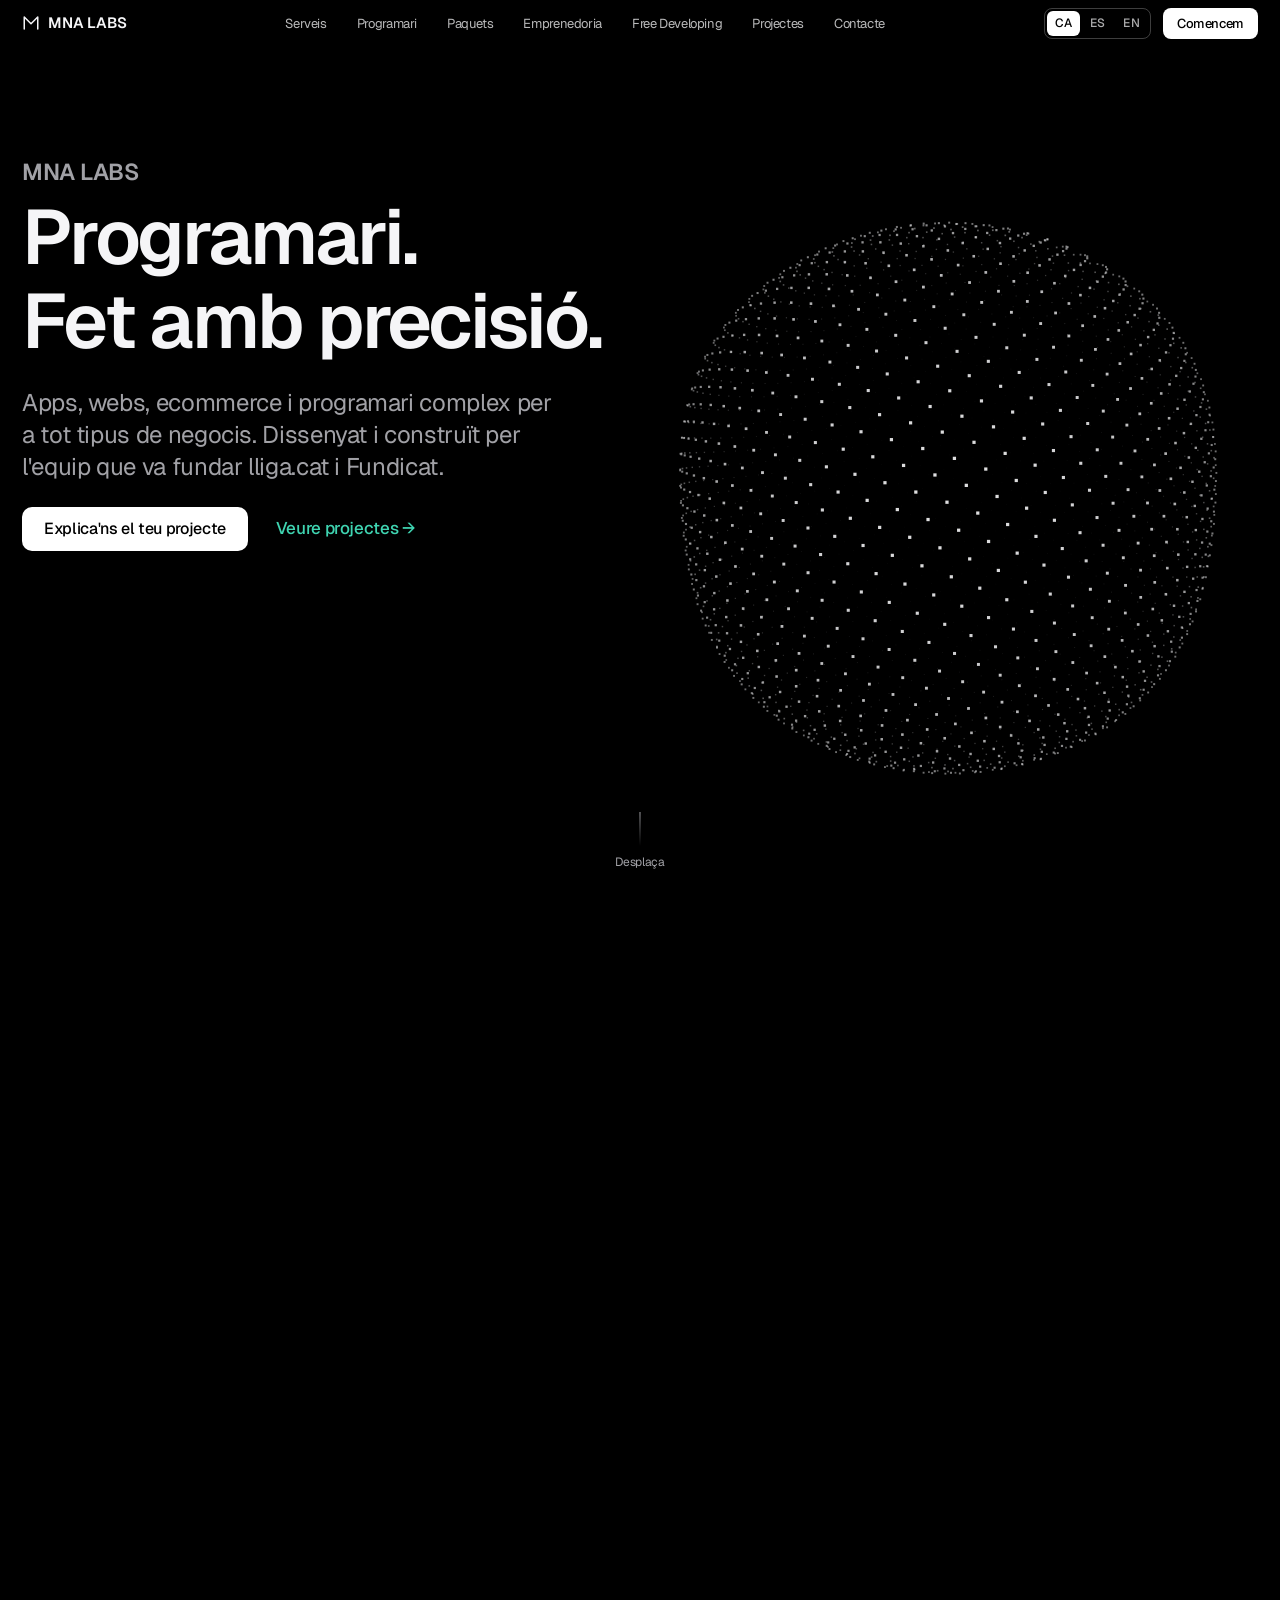
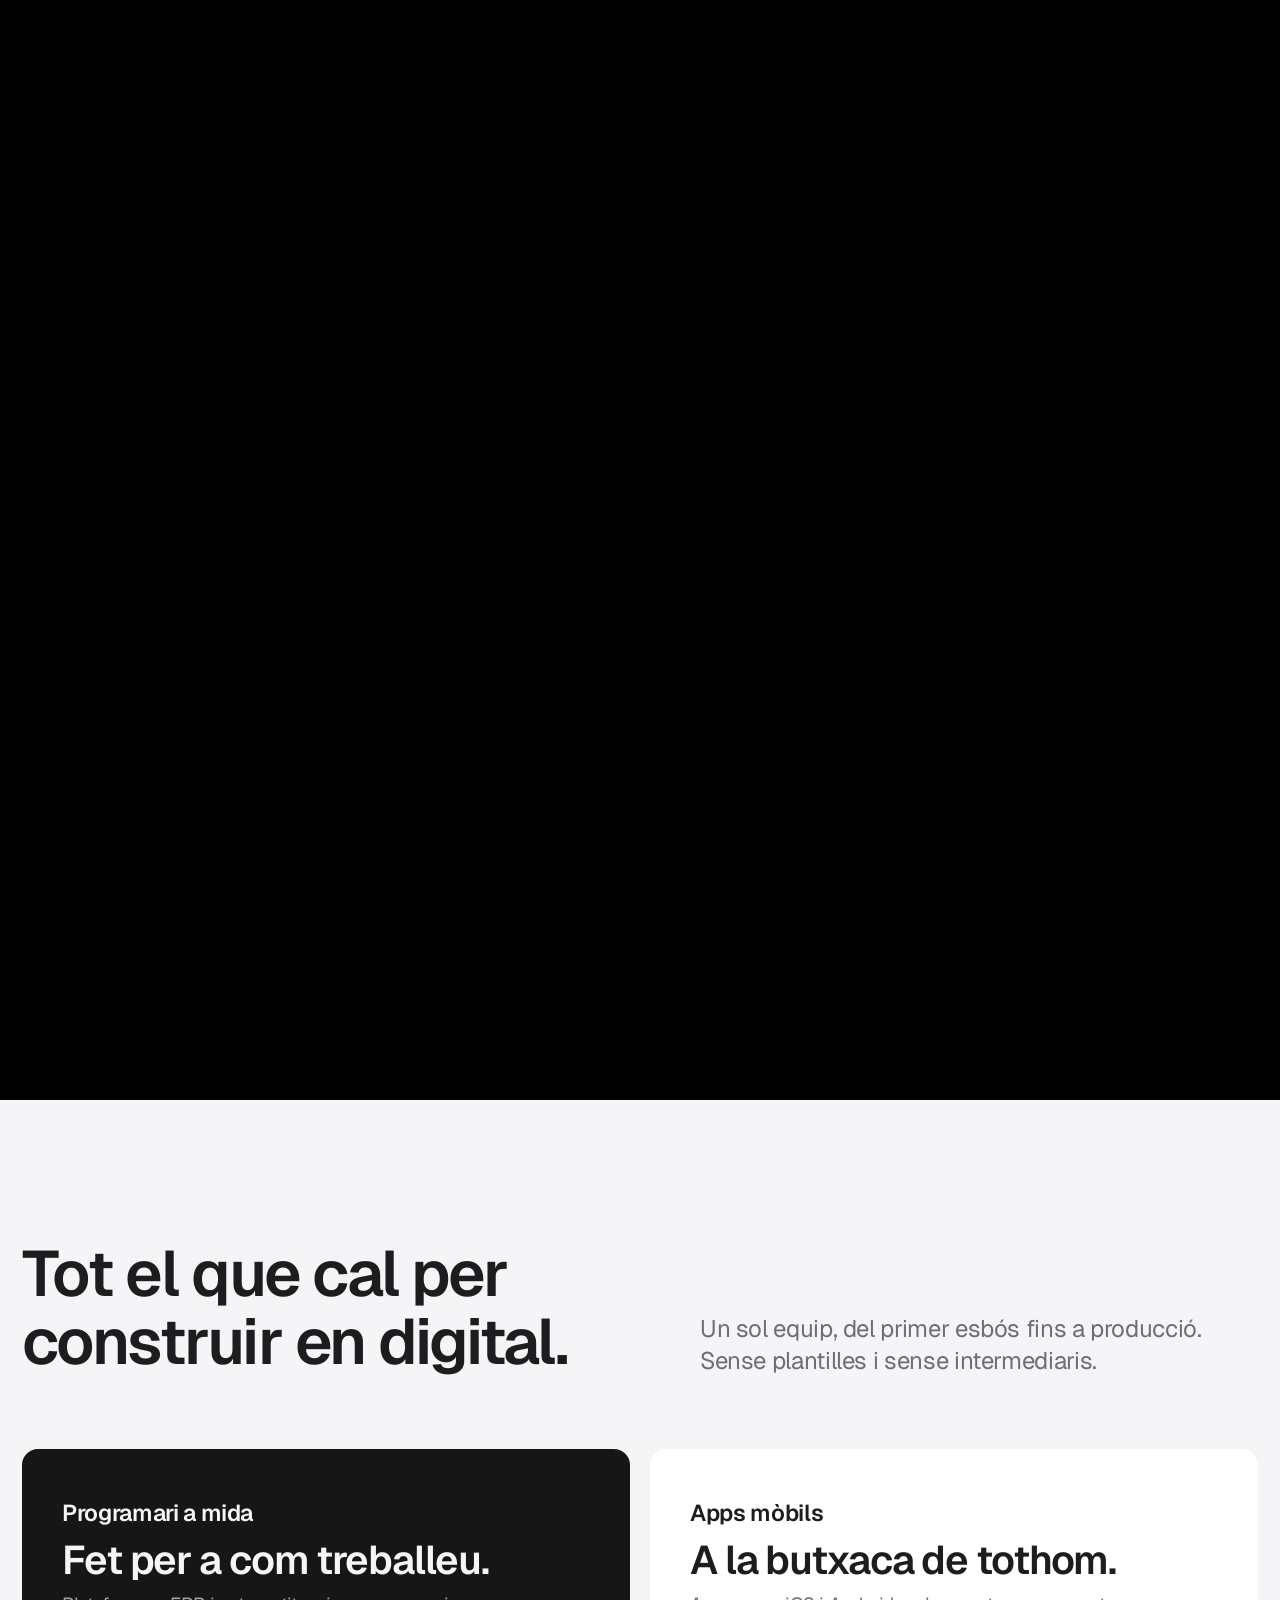
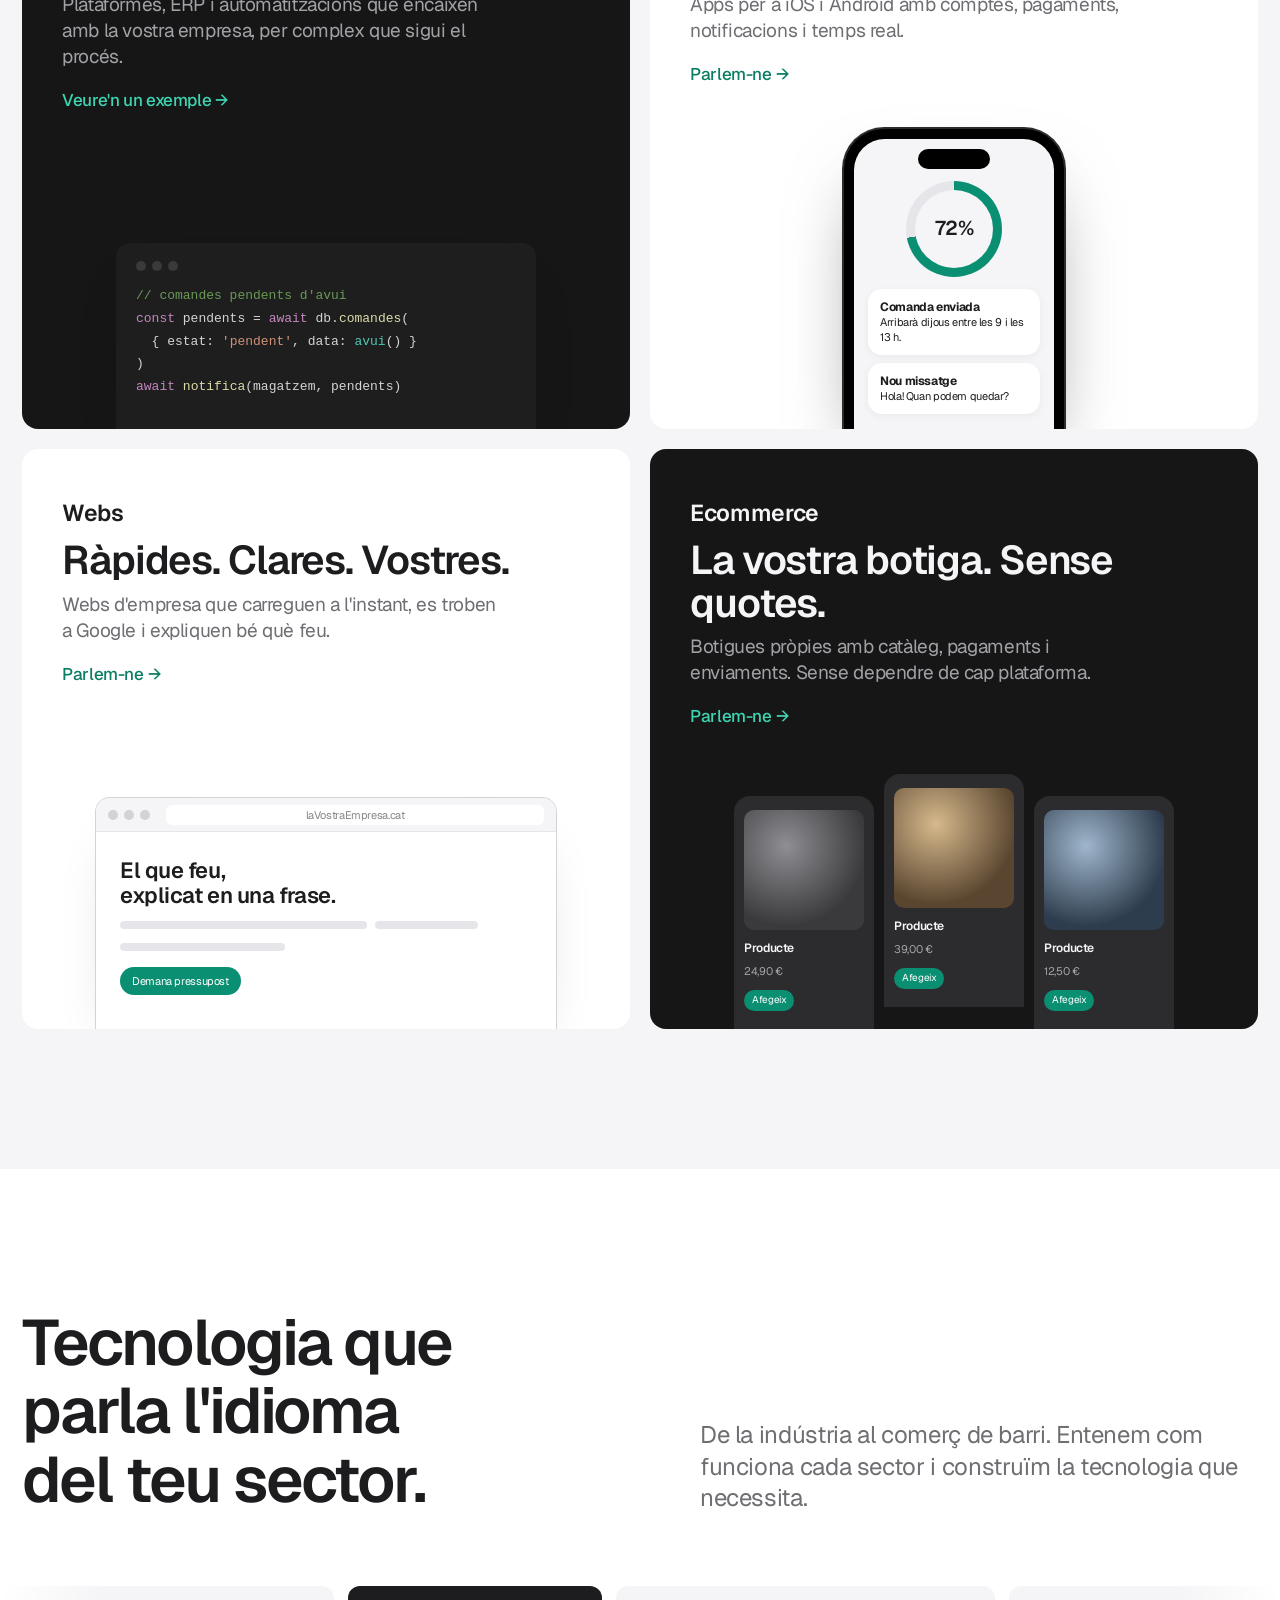
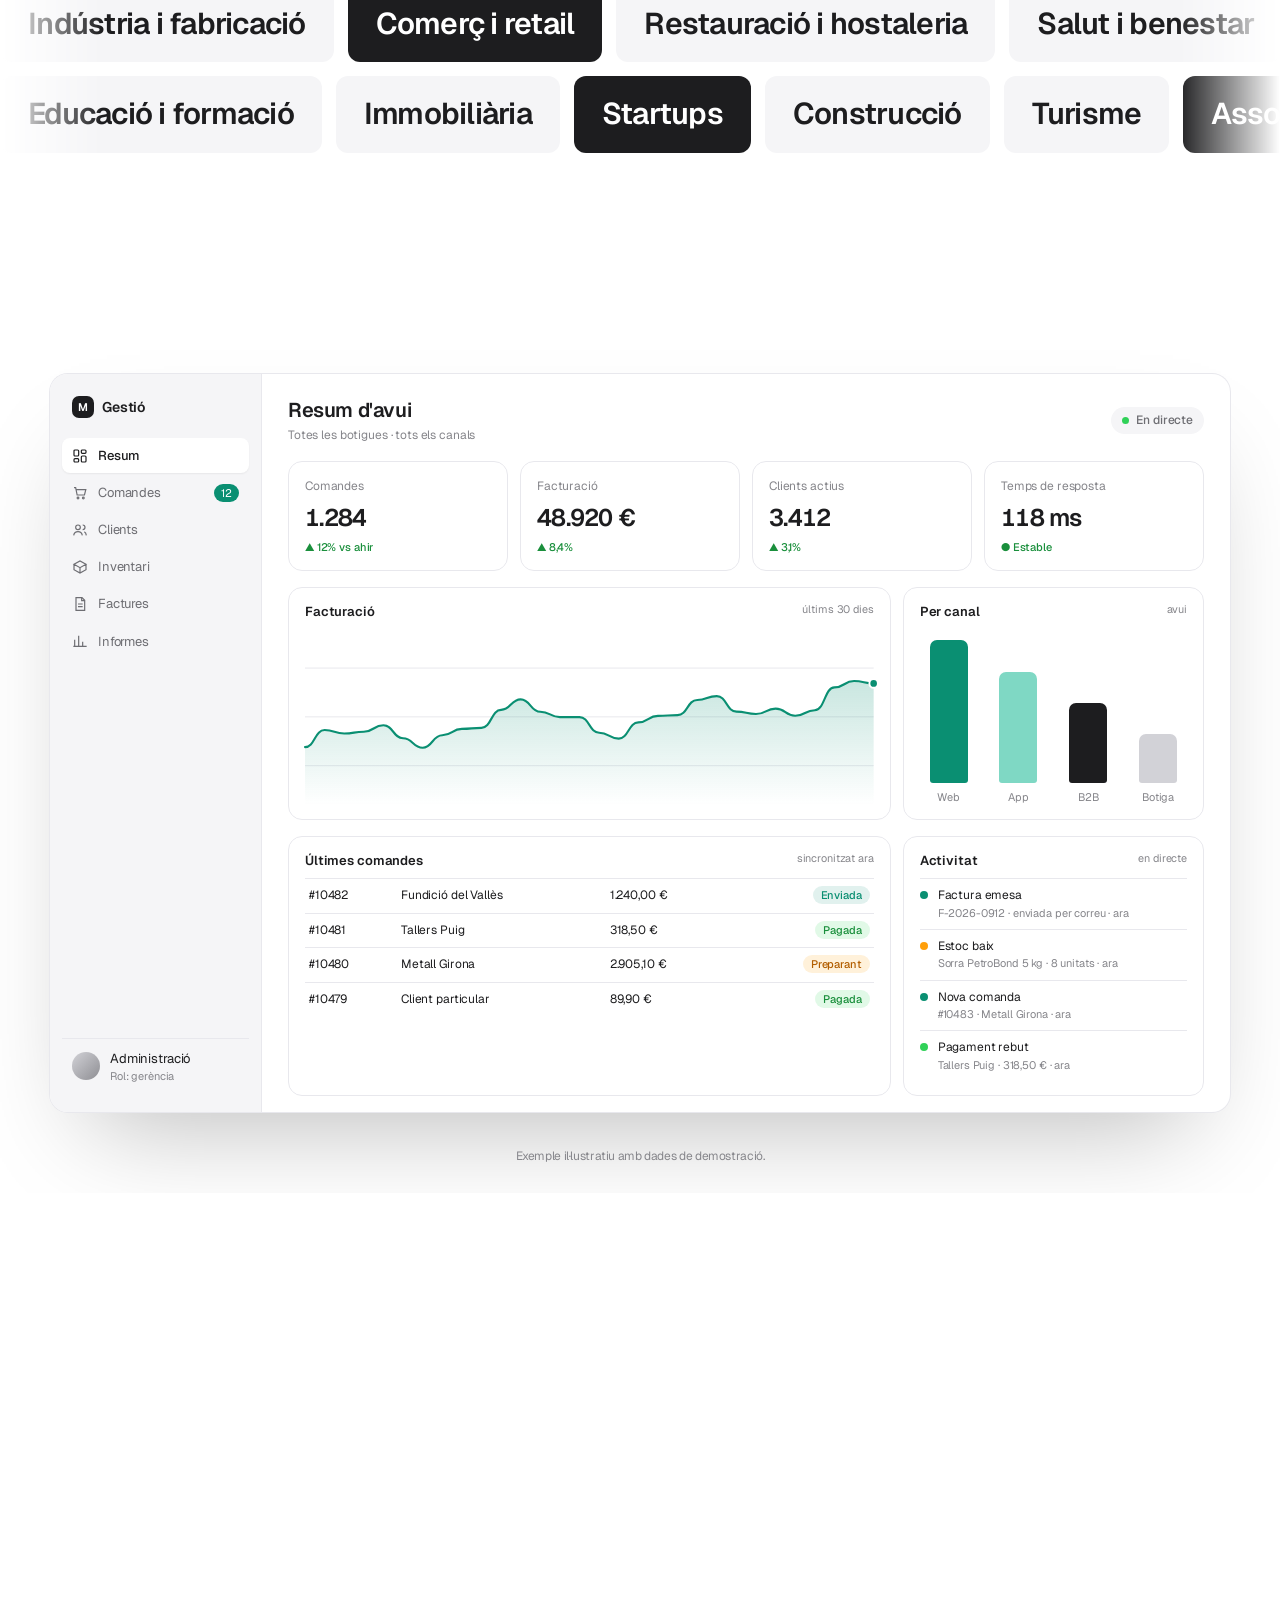
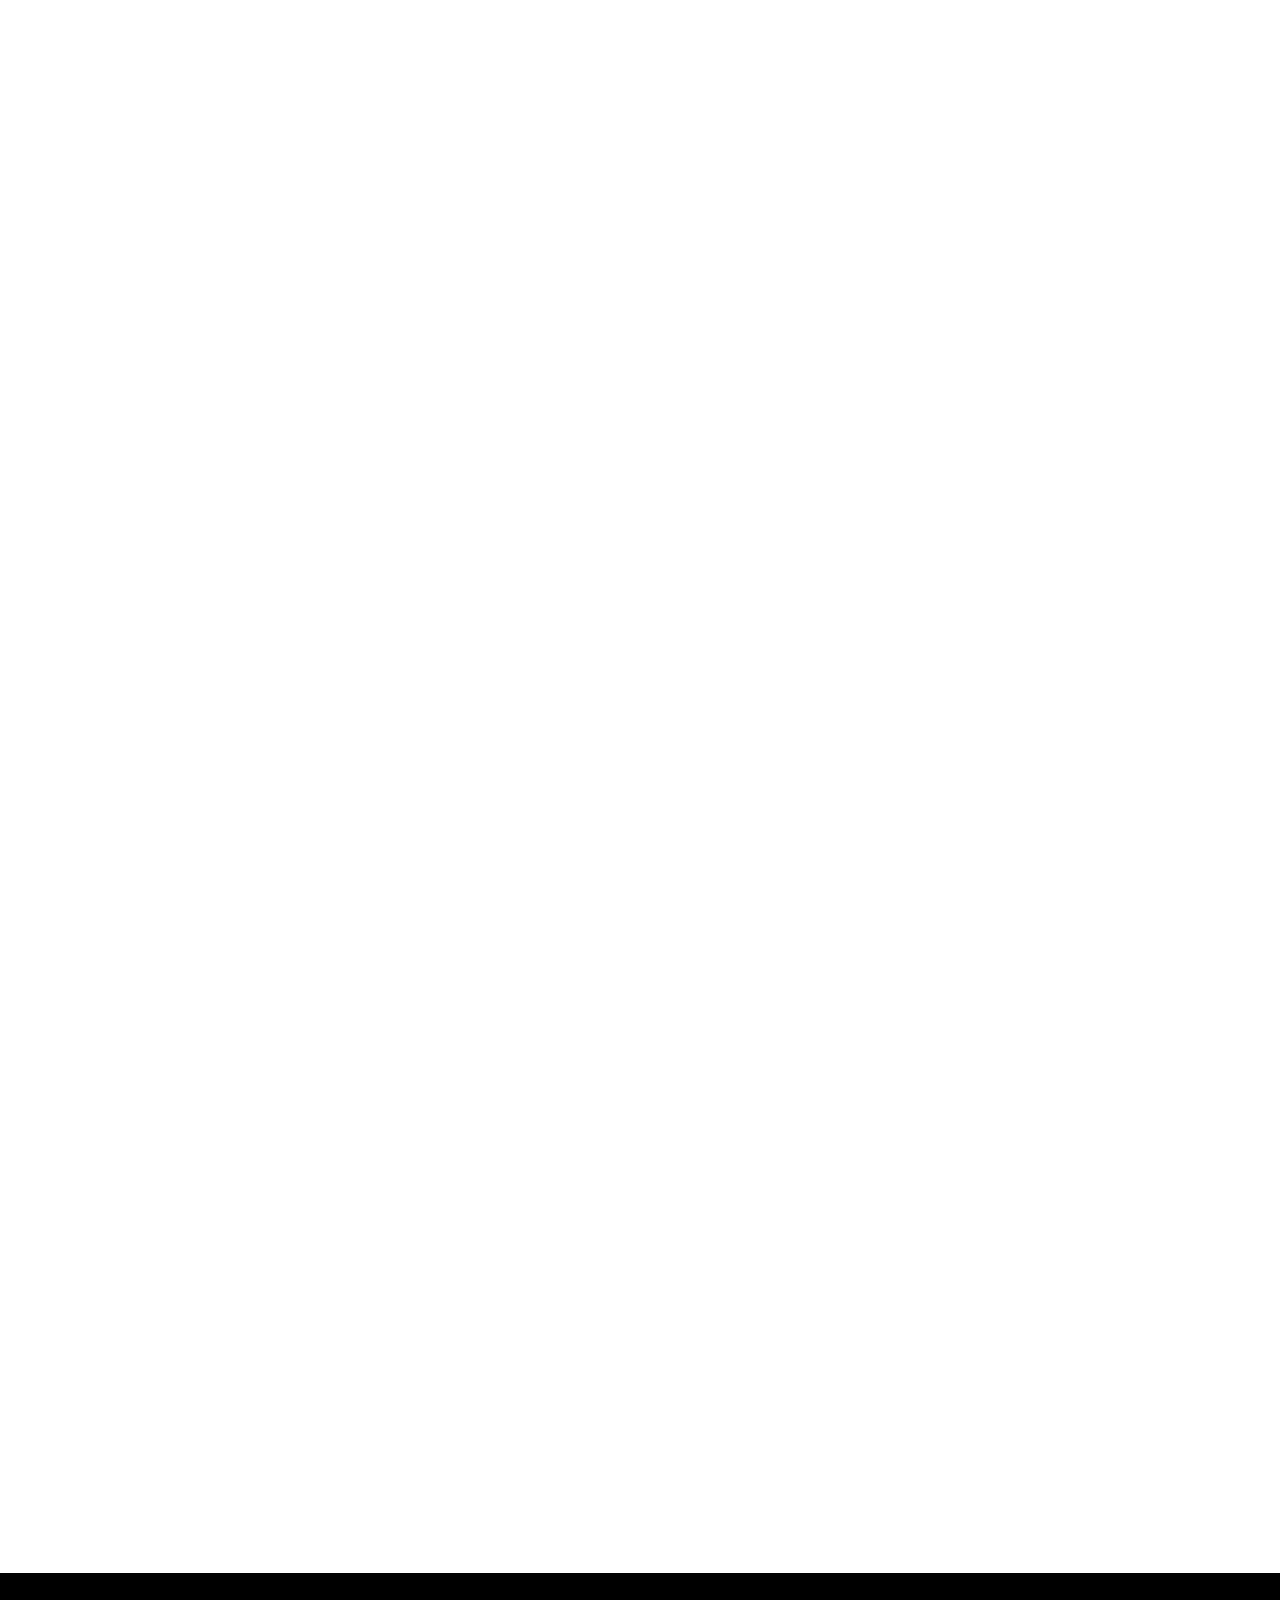
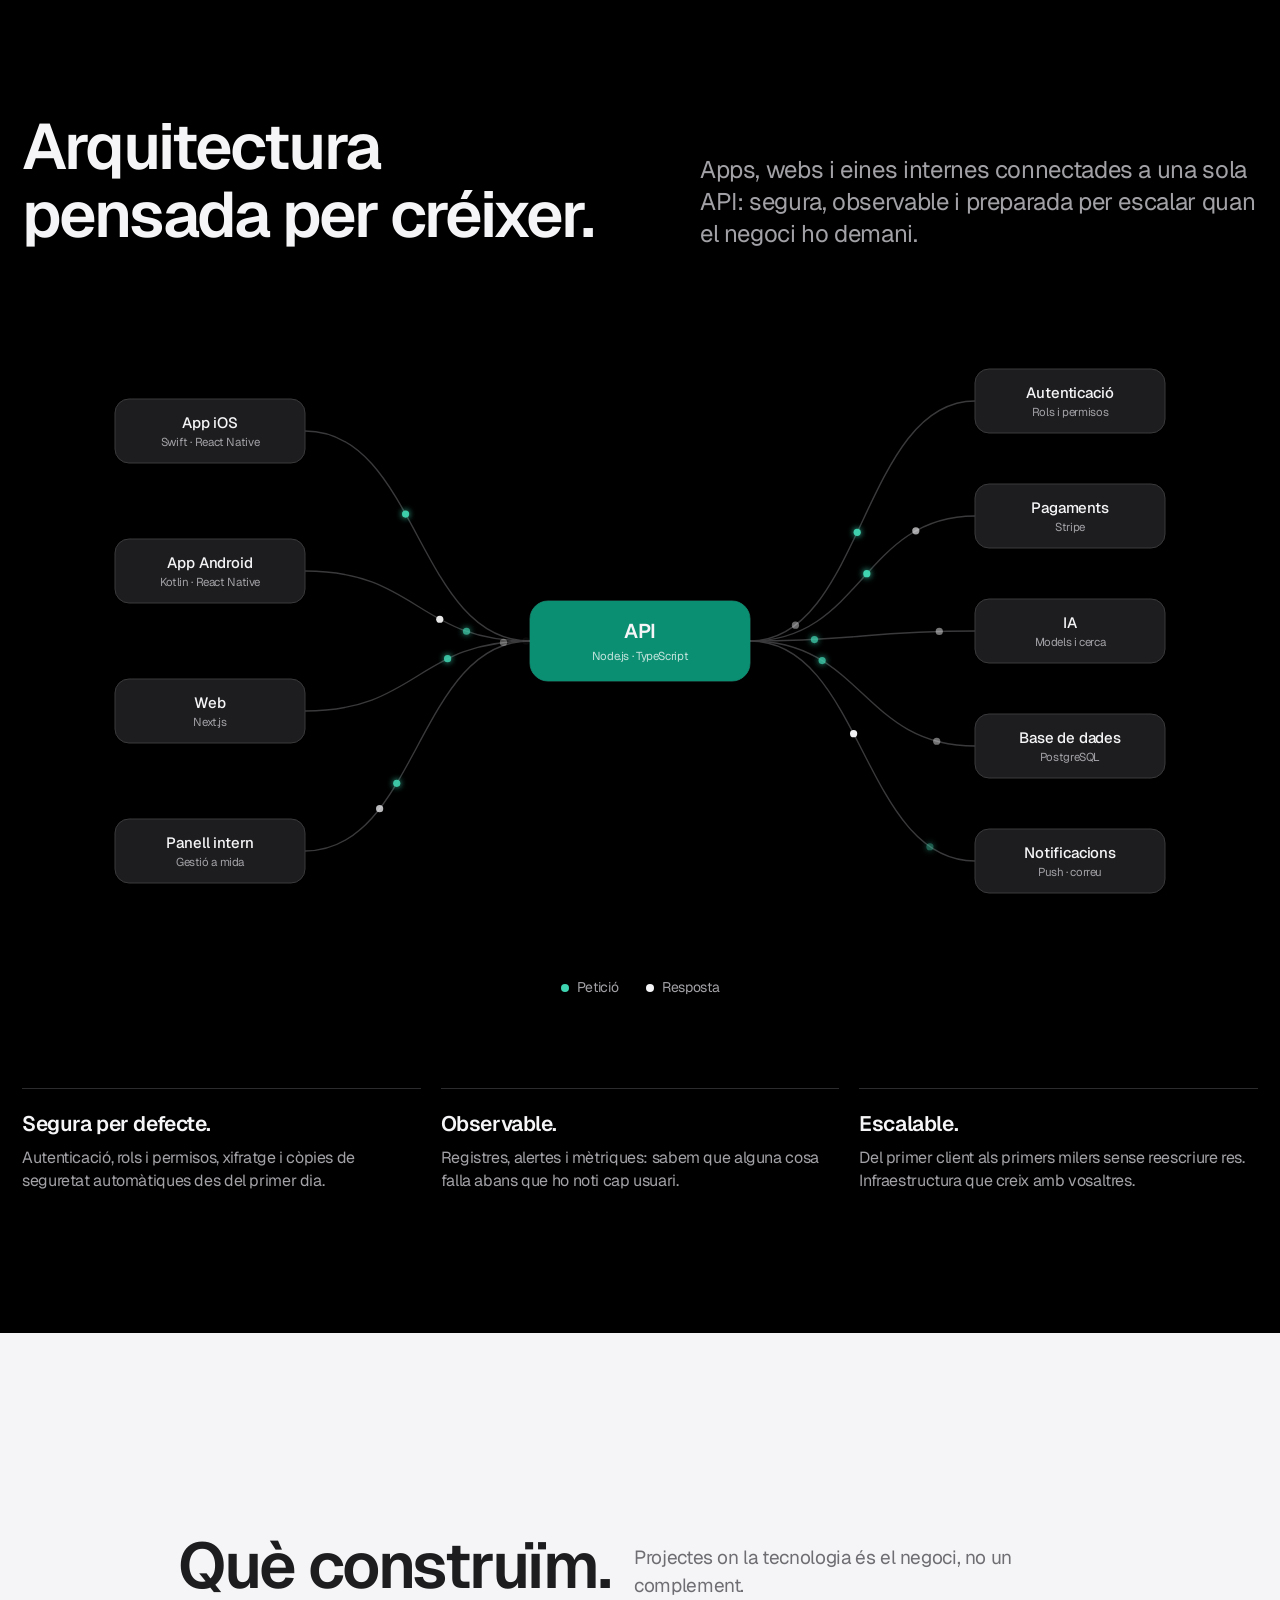
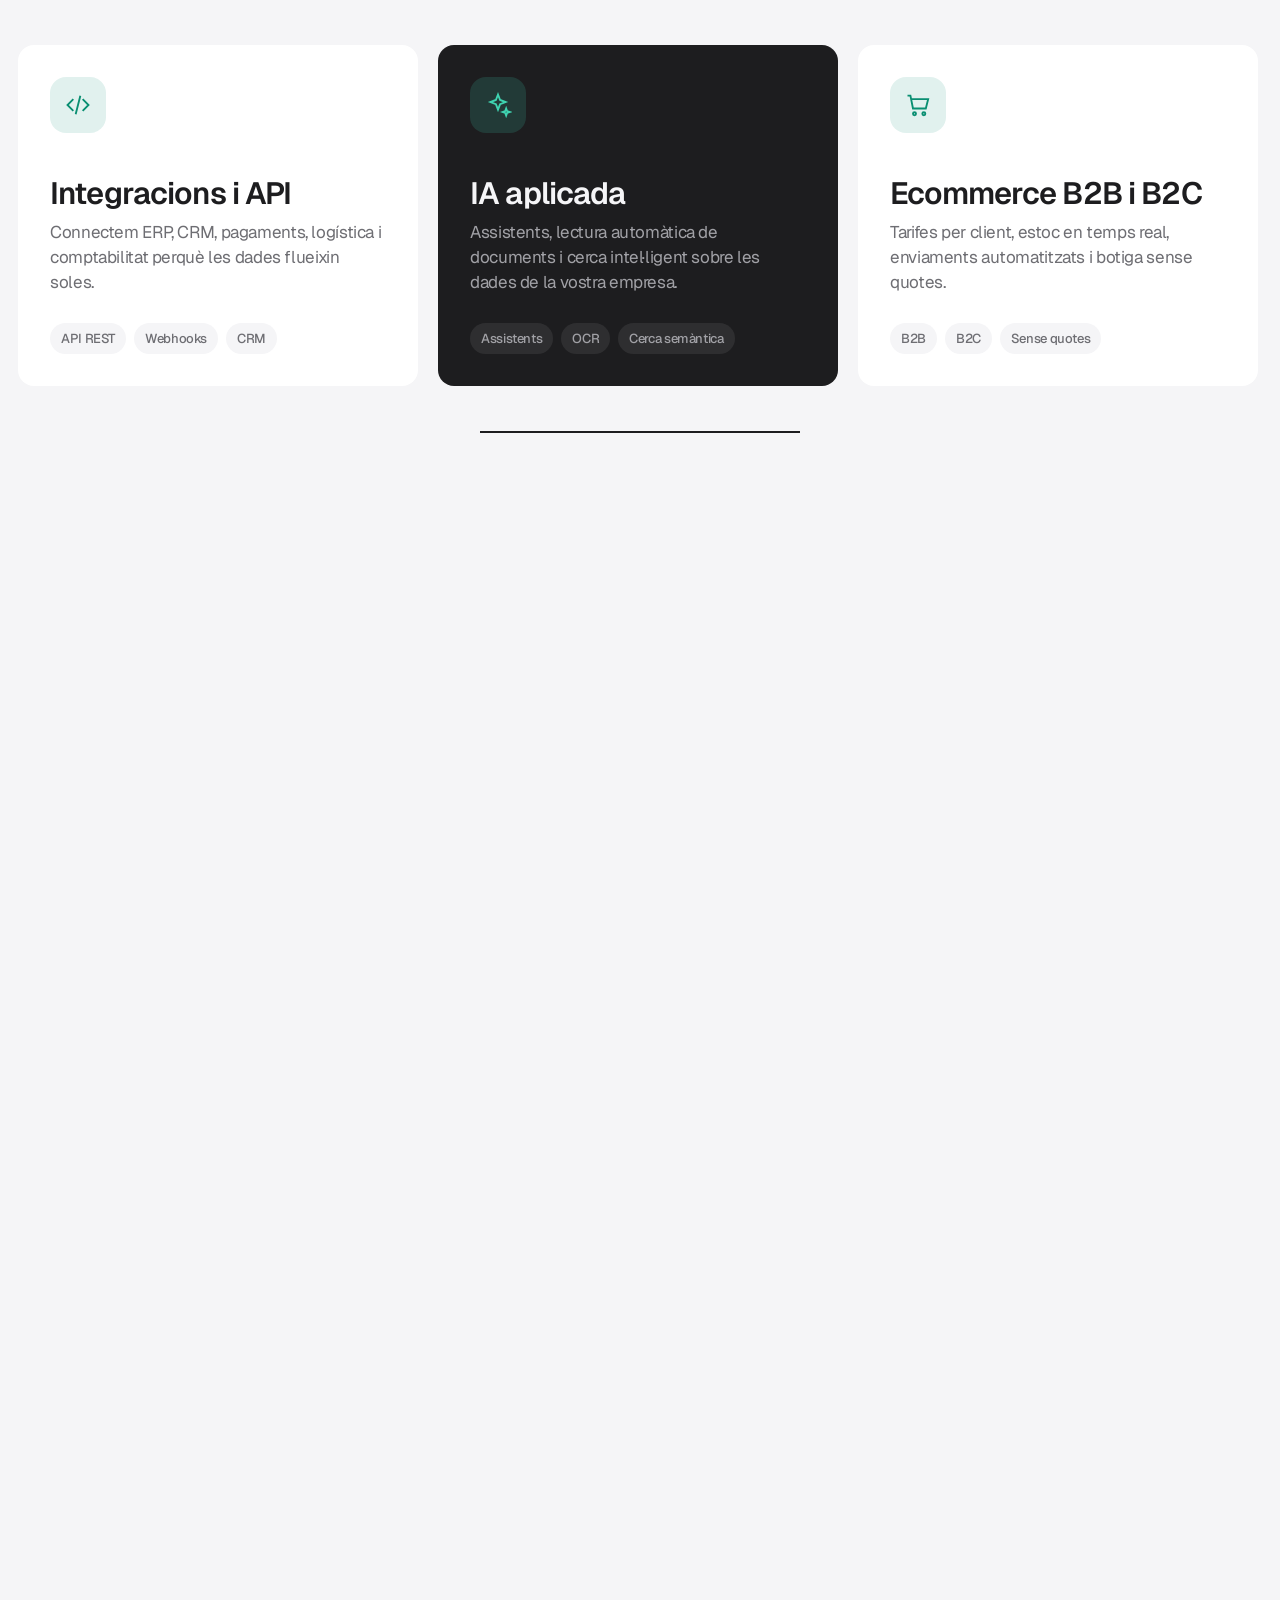
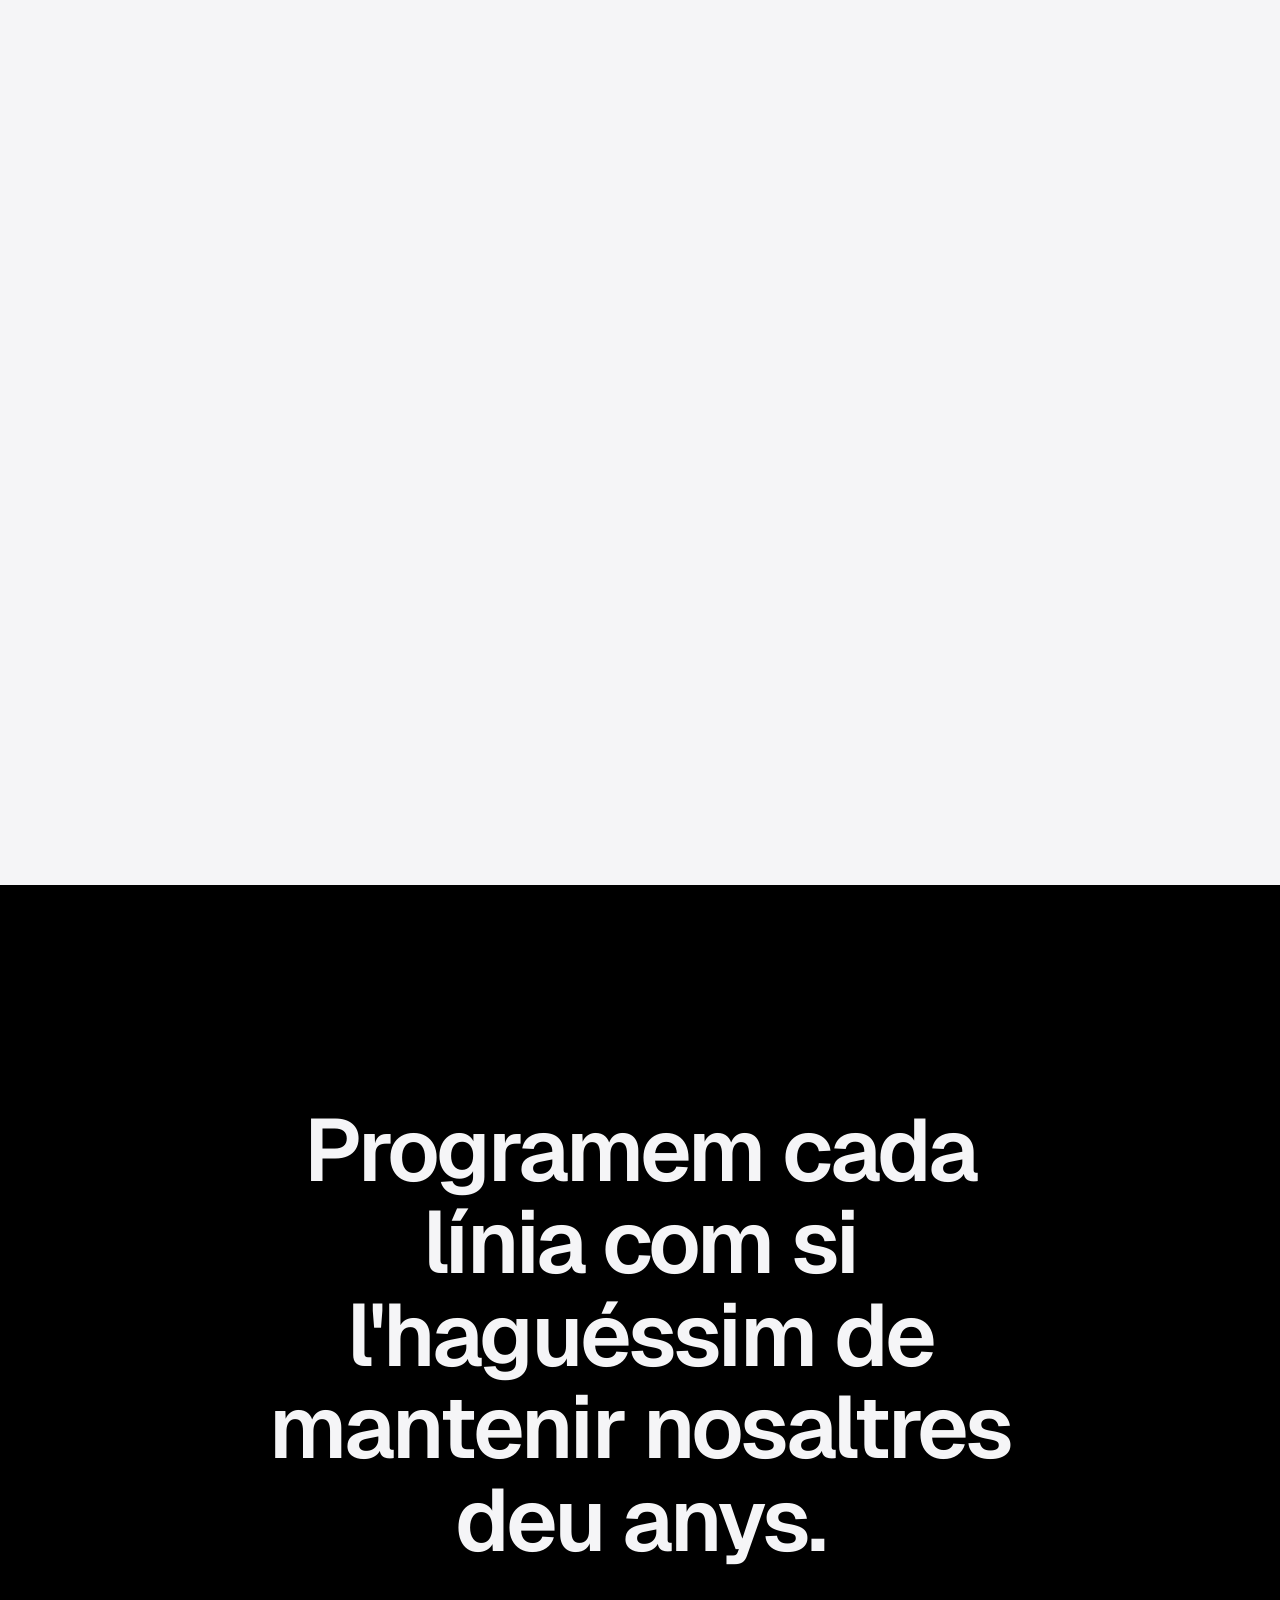
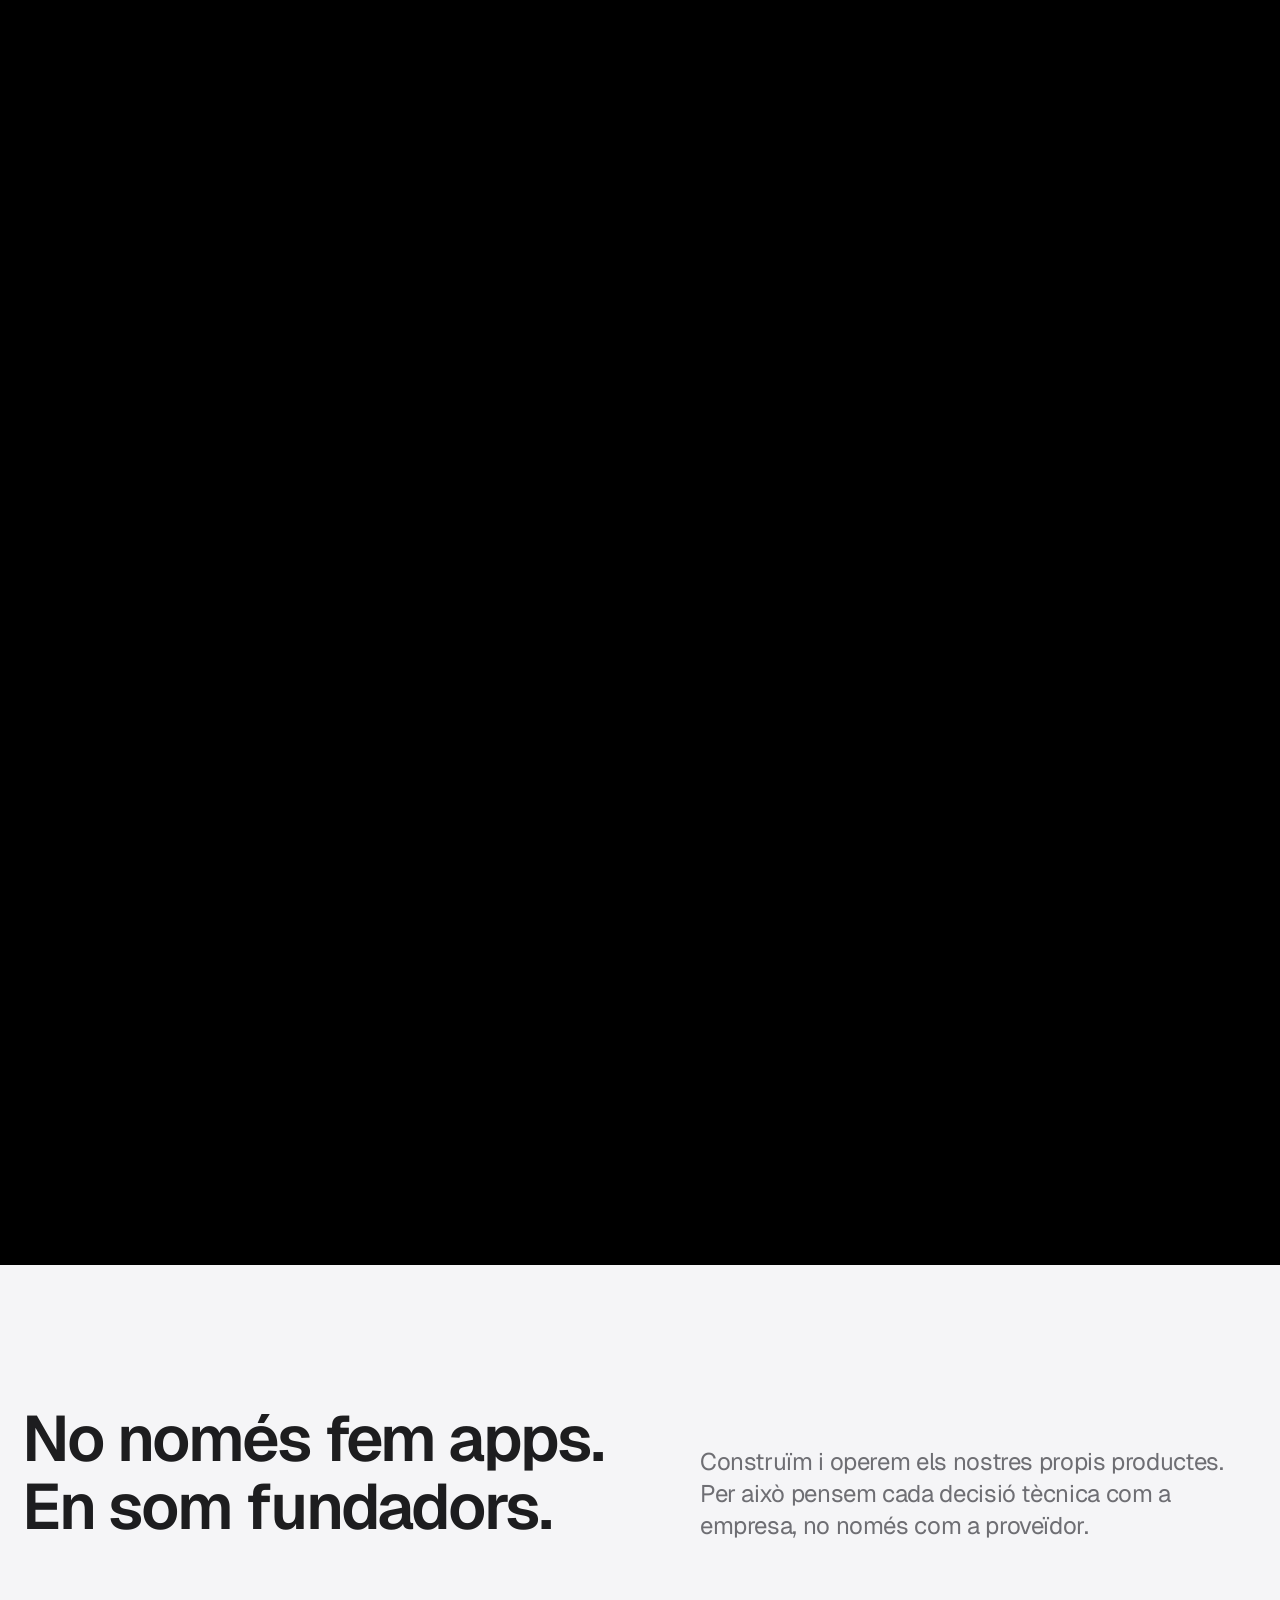
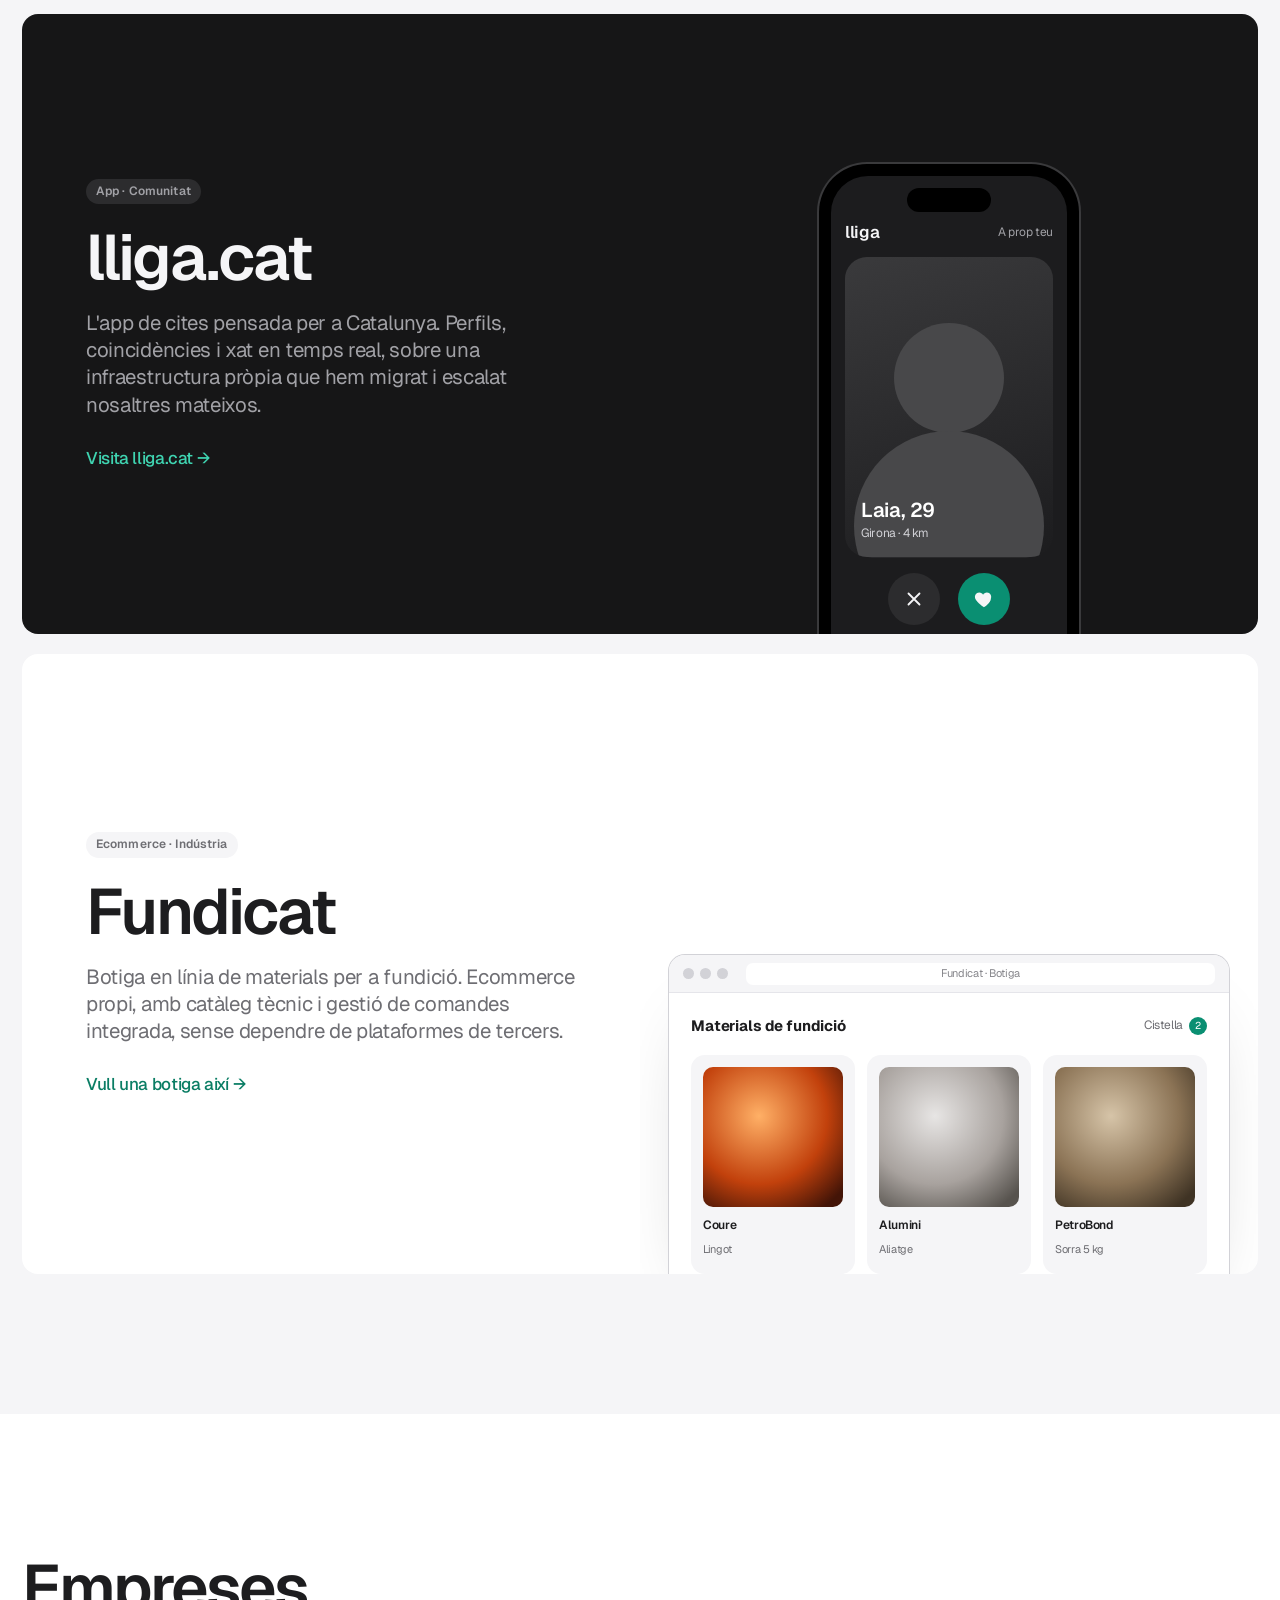
==== commit 15823cd4: "Preus nous, privacitat i canvis de text Co-Authored-By: Claude Opus 5.5 <noreply@anthropic.com>" ====
--- a/index.html
+++ b/index.html
@@ -289,9 +289,12 @@
 .h-head{display:flex;justify-content:space-between;align-items:flex-end;gap:24px;flex-wrap:wrap}
 .h-head p{color:var(--ink-2);max-width:36ch;font-size:19px}
 .h-track{display:flex;gap:20px;padding-left:max(22px,calc((100vw - var(--wide)) / 2 + 22px));padding-right:22px;will-change:transform;width:max-content}
-.cap{width:min(400px,82vw);height:min(500px,58vh);border-radius:var(--r-tile);background:var(--white);padding:32px;display:flex;flex-direction:column;flex:none;position:relative;overflow:hidden}
+.cap{width:min(400px,82vw);border-radius:var(--r-tile);background:var(--white);padding:32px;display:flex;flex-direction:column;flex:none;position:relative;overflow:hidden}
+.cap .tags{display:flex;flex-wrap:wrap;gap:8px;margin-top:auto;padding-top:28px}
+.cap .tags span{font-size:13px;font-weight:500;padding:6px 11px;border-radius:20px;background:var(--paper);color:var(--ink-2)}
+.cap.feat .tags span{background:rgba(255,255,255,.08);color:var(--on-night-2)}
 .cap .num{font-size:13px;color:var(--ink-3);font-weight:500}
-.cap .ico{width:56px;height:56px;border-radius:16px;background:var(--blue-soft);color:var(--blue);display:grid;place-items:center;margin:auto 0 28px}
+.cap .ico{width:56px;height:56px;border-radius:16px;background:var(--blue-soft);color:var(--blue);display:grid;place-items:center;margin:0 0 44px}
 .cap .ico svg{width:28px;height:28px}
 .cap h3{font-size:clamp(26px,2.4vw,32px)}
 .cap p{color:var(--ink-2);margin-top:10px;font-size:17px}
@@ -367,7 +370,8 @@
 .fbrowser .p small{font-size:11px;color:var(--ink-2)}
 
 /* PARTNERS */
-.partners{display:grid;grid-template-columns:repeat(2,1fr);gap:20px}
+.partners{display:grid;grid-template-columns:repeat(3,1fr);gap:20px}
+@media (max-width:1100px){.partner .p-name{font-size:clamp(40px,5vw,64px)}}
 .partner{border:1px solid var(--line);border-radius:var(--r-tile);padding:40px;display:flex;flex-direction:column;gap:56px;min-height:300px;transition:border-color .3s,transform .4s var(--ease-out)}
 .partner:hover{border-color:var(--ink);transform:translateY(-4px)}
 .partner .p-name{font-size:clamp(44px,6vw,80px);font-weight:700;letter-spacing:-.045em;line-height:.95}
@@ -409,6 +413,31 @@
 .free .btn{background:#fff;color:#000}
 .free .btn:hover{background:#e8e8ed}
 @media (max-width:820px){.models,.free-steps{grid-template-columns:1fr}.model{padding:28px}.free-cta{padding:24px}}
+
+/* PRIVACITAT */
+.priv-grid{display:grid;grid-template-columns:1.05fr 1fr;gap:clamp(40px,6vw,96px);align-items:center}
+.priv .sub{color:var(--on-night-2);margin-top:18px;max-width:40ch}
+.priv-list{display:grid;grid-template-columns:1fr 1fr;gap:28px 32px;margin-top:48px}
+.priv-list b{display:block;font-size:17px;font-weight:600;margin-bottom:6px;padding-top:14px;border-top:1px solid var(--night-3)}
+.priv-list p{font-size:15px;color:var(--on-night-2);line-height:1.45}
+.vault{background:var(--night);border:1px solid var(--night-3);border-radius:20px;padding:26px;font-variant-numeric:tabular-nums;transition:border-color .8s,box-shadow .8s}
+.vault.locked{border-color:rgba(63,212,177,.55);box-shadow:0 0 0 1px rgba(63,212,177,.25),0 40px 120px -40px rgba(63,212,177,.45)}
+.v-head{display:flex;align-items:center;gap:12px;padding-bottom:18px;border-bottom:1px solid var(--night-3)}
+.v-head svg{width:30px;height:30px;color:var(--on-night-2);transition:color .6s;overflow:visible}
+.v-shackle{transform:translateY(-3.5px);transition:transform .6s var(--ease-out)}
+.vault.locked .v-head svg{color:var(--link-night)}
+.vault.locked .v-shackle{transform:none}
+.v-title{font-weight:600;font-size:16px}
+.v-state{margin-left:auto;font-size:13px;font-weight:500;padding:5px 11px;border-radius:20px;background:rgba(255,159,10,.14);color:var(--orange);transition:background .6s,color .6s}
+.vault.locked .v-state{background:rgba(63,212,177,.14);color:var(--link-night)}
+.vault dl > div{display:grid;grid-template-columns:90px 1fr;gap:12px;padding:15px 0;border-bottom:1px solid var(--night-2)}
+.vault dt{font-size:14px;color:var(--on-night-2)}
+.vault dd{font-size:15px;font-weight:500;white-space:nowrap;overflow:hidden;text-overflow:clip;min-width:0}
+.vault dd i{font-style:normal;color:var(--link-night)}
+.v-foot{display:flex;gap:8px;margin-top:20px}
+.v-foot span{font-size:12px;font-weight:500;padding:5px 10px;border-radius:20px;border:1px solid var(--night-3);color:var(--on-night-2)}
+@media (max-width:900px){.priv-grid{grid-template-columns:1fr}}
+@media (max-width:560px){.priv-list{grid-template-columns:1fr}.vault{padding:20px}.vault dl > div{grid-template-columns:72px 1fr}}
 
 /* PAQUETS */
 .pk-bar{display:flex;justify-content:space-between;align-items:center;gap:20px 40px;flex-wrap:wrap;margin-bottom:28px}
@@ -452,6 +481,18 @@
 .pk.alt .pk-d{color:var(--on-night-2);margin-top:0;font-size:17px}
 .pk.alt .btn{background:#fff;color:#000;margin-top:auto}
 .pk.alt .btn:hover{background:#e8e8ed}
+.pk-maint{margin-top:16px;background:var(--white);border:1px solid var(--line-2);border-radius:var(--r-tile);padding:26px 28px;display:grid;grid-template-columns:minmax(0,1fr) minmax(0,2fr);gap:16px 40px;align-items:center}
+.pk-maint b{font-size:18px;font-weight:600;letter-spacing:-.02em}
+.pk-maint p{font-size:14px;color:var(--ink-2);margin-top:4px}
+.pk-maint ul{list-style:none;display:flex;flex-wrap:wrap;gap:8px}
+.pk-maint li{font-size:14px;padding:7px 12px;border-radius:20px;background:var(--paper)}
+.pkgs[data-tab="xarxes"] .pk-maint{display:none}
+@media (max-width:820px){.pk-maint{grid-template-columns:1fr}}
+.pk-opts{display:inline-flex;align-self:flex-start;padding:3px;gap:3px;border-radius:10px;background:var(--paper);margin-top:-4px}
+.pk-opts button{font:inherit;font-size:13px;font-weight:500;padding:6px 12px;border:0;border-radius:8px;background:none;color:var(--ink-2);cursor:pointer;transition:background .3s,color .3s}
+.pk-opts button[aria-pressed="true"]{background:var(--white);color:var(--ink);box-shadow:0 1px 3px rgba(0,0,0,.12)}
+.pk-combo li[data-o]{display:none}
+.pk-combo[data-opt="ia"] li[data-o="ia"],.pk-combo[data-opt="mix"] li[data-o="mix"],.pk-combo[data-opt="real"] li[data-o="real"]{display:flex}
 .pk-note{margin-top:28px;font-size:14px;color:var(--ink-2);max-width:70ch}
 .pk-panel .pk{opacity:0}
 .pk-panel.in .pk{animation:pkIn .9s var(--ease-out) both;animation-delay:calc(var(--i,0) * 90ms)}
@@ -644,7 +685,7 @@
   <section class="sec sectors" id="sectors">
     <div class="wide">
       <div class="sec-intro rv">
-        <h2 class="h-sec">Especialitzats en tot tipus de negocis.</h2>
+        <h2 class="h-sec">Tecnologia que parla l'idioma del teu sector.</h2>
         <p class="sub">De la indústria al comerç de barri. Entenem com funciona cada sector i construïm la tecnologia que necessita.</p>
       </div>
     </div>
@@ -739,13 +780,13 @@
         <p>Projectes on la tecnologia és el negoci, no un complement.</p>
       </div>
       <div class="h-track" id="hTrack">
-        <article class="cap feat"><div class="ico"><svg viewBox="0 0 24 24" fill="none" stroke="currentColor" stroke-width="1.6"><rect x="3" y="4" width="18" height="13" rx="2"/><path d="M8 21h8M12 17v4M7 9h4M7 12h7"/></svg></div><h3>Plataformes SaaS</h3><p>Multiusuari, subscripcions, rols i permisos, facturació recurrent i panells d'administració.</p></article>
-        <article class="cap"><div class="ico"><svg viewBox="0 0 24 24" fill="none" stroke="currentColor" stroke-width="1.6"><path d="M21 8l-9-5-9 5 9 5 9-5zM3 8v8l9 5 9-5V8M12 13v8"/></svg></div><h3>ERP i gestió interna</h3><p>Comandes, estoc, producció, facturació i informes en un sol lloc, fet a mida del vostre procés.</p></article>
-        <article class="cap"><div class="ico"><svg viewBox="0 0 24 24" fill="none" stroke="currentColor" stroke-width="1.6"><rect x="6" y="2.5" width="12" height="19" rx="2.5"/><path d="M10.5 18.5h3"/></svg></div><h3>Apps en temps real</h3><p>Xat, geolocalització, notificacions push i sincronització fora de línia per a iOS i Android.</p></article>
-        <article class="cap"><div class="ico"><svg viewBox="0 0 24 24" fill="none" stroke="currentColor" stroke-width="1.6"><path d="M3 9l2-5h14l2 5M3 9v11h18V9M3 9h18M9 20v-6h6v6"/></svg></div><h3>Marketplaces</h3><p>Compradors i venedors, pagaments dividits, comissions, valoracions i gestió de disputes.</p></article>
-        <article class="cap"><div class="ico"><svg viewBox="0 0 24 24" fill="none" stroke="currentColor" stroke-width="1.6"><path d="M8 7l-5 5 5 5M16 7l5 5-5 5M14 4l-4 16"/></svg></div><h3>Integracions i API</h3><p>Connectem ERP, CRM, pagaments, logística i comptabilitat perquè les dades flueixin soles.</p></article>
-        <article class="cap feat"><div class="ico"><svg viewBox="0 0 24 24" fill="none" stroke="currentColor" stroke-width="1.6"><path d="M12 3l1.8 4.7L18.5 9.5l-4.7 1.8L12 16l-1.8-4.7L5.5 9.5l4.7-1.8z"/><path d="M19 15l.8 2.2L22 18l-2.2.8L19 21l-.8-2.2L16 18l2.2-.8z"/></svg></div><h3>IA aplicada</h3><p>Assistents, lectura automàtica de documents i cerca intel·ligent sobre les dades de la vostra empresa.</p></article>
-        <article class="cap"><div class="ico"><svg viewBox="0 0 24 24" fill="none" stroke="currentColor" stroke-width="1.6"><path d="M3 4h2.5l2.2 11h11l2-8H6.6"/><circle cx="9" cy="19.5" r="1.3"/><circle cx="17" cy="19.5" r="1.3"/></svg></div><h3>Ecommerce B2B i B2C</h3><p>Tarifes per client, estoc en temps real, enviaments automatitzats i botiga sense quotes.</p></article>
+        <article class="cap feat"><div class="ico"><svg viewBox="0 0 24 24" fill="none" stroke="currentColor" stroke-width="1.6"><rect x="3" y="4" width="18" height="13" rx="2"/><path d="M8 21h8M12 17v4M7 9h4M7 12h7"/></svg></div><h3>Plataformes SaaS</h3><p>Multiusuari, subscripcions, rols i permisos, facturació recurrent i panells d'administració.</p><div class="tags"><span>Subscripcions</span><span>Multiusuari</span><span>Stripe</span></div></article>
+        <article class="cap"><div class="ico"><svg viewBox="0 0 24 24" fill="none" stroke="currentColor" stroke-width="1.6"><path d="M21 8l-9-5-9 5 9 5 9-5zM3 8v8l9 5 9-5V8M12 13v8"/></svg></div><h3>ERP i gestió interna</h3><p>Comandes, estoc, producció, facturació i informes en un sol lloc, fet a mida del vostre procés.</p><div class="tags"><span>Estoc</span><span>Producció</span><span>Informes</span></div></article>
+        <article class="cap"><div class="ico"><svg viewBox="0 0 24 24" fill="none" stroke="currentColor" stroke-width="1.6"><rect x="6" y="2.5" width="12" height="19" rx="2.5"/><path d="M10.5 18.5h3"/></svg></div><h3>Apps en temps real</h3><p>Xat, geolocalització, notificacions push i sincronització fora de línia per a iOS i Android.</p><div class="tags"><span>iOS</span><span>Android</span><span>Notificacions</span></div></article>
+        <article class="cap"><div class="ico"><svg viewBox="0 0 24 24" fill="none" stroke="currentColor" stroke-width="1.6"><path d="M3 9l2-5h14l2 5M3 9v11h18V9M3 9h18M9 20v-6h6v6"/></svg></div><h3>Marketplaces</h3><p>Compradors i venedors, pagaments dividits, comissions, valoracions i gestió de disputes.</p><div class="tags"><span>Pagaments dividits</span><span>Valoracions</span></div></article>
+        <article class="cap"><div class="ico"><svg viewBox="0 0 24 24" fill="none" stroke="currentColor" stroke-width="1.6"><path d="M8 7l-5 5 5 5M16 7l5 5-5 5M14 4l-4 16"/></svg></div><h3>Integracions i API</h3><p>Connectem ERP, CRM, pagaments, logística i comptabilitat perquè les dades flueixin soles.</p><div class="tags"><span>API REST</span><span>Webhooks</span><span>CRM</span></div></article>
+        <article class="cap feat"><div class="ico"><svg viewBox="0 0 24 24" fill="none" stroke="currentColor" stroke-width="1.6"><path d="M12 3l1.8 4.7L18.5 9.5l-4.7 1.8L12 16l-1.8-4.7L5.5 9.5l4.7-1.8z"/><path d="M19 15l.8 2.2L22 18l-2.2.8L19 21l-.8-2.2L16 18l2.2-.8z"/></svg></div><h3>IA aplicada</h3><p>Assistents, lectura automàtica de documents i cerca intel·ligent sobre les dades de la vostra empresa.</p><div class="tags"><span>Assistents</span><span>OCR</span><span>Cerca semàntica</span></div></article>
+        <article class="cap"><div class="ico"><svg viewBox="0 0 24 24" fill="none" stroke="currentColor" stroke-width="1.6"><path d="M3 4h2.5l2.2 11h11l2-8H6.6"/><circle cx="9" cy="19.5" r="1.3"/><circle cx="17" cy="19.5" r="1.3"/></svg></div><h3>Ecommerce B2B i B2C</h3><p>Tarifes per client, estoc en temps real, enviaments automatitzats i botiga sense quotes.</p><div class="tags"><span>B2B</span><span>B2C</span><span>Sense quotes</span></div></article>
       </div>
       <div class="wide"><div class="h-bar"><i id="hBar"></i></div></div>
     </div>
@@ -753,14 +794,14 @@
 
   <!-- STATEMENT -->
   <section class="statement" aria-label="Com pensem">
-    <div class="pin"><div class="wrap"><p id="quote">Escrivim codi com si l'haguéssim de mantenir nosaltres deu anys.</p></div></div>
+    <div class="pin"><div class="wrap"><p id="quote">Programem cada línia com si l'haguéssim de mantenir nosaltres deu anys.</p></div></div>
   </section>
 
   <!-- PROJECTES -->
   <section class="sec paper" id="projectes">
     <div class="wide">
       <div class="sec-intro rv">
-        <h2 class="h-sec">No només en fem.<br>En som fundadors.</h2>
+        <h2 class="h-sec">No només fem apps.<br>En som fundadors.</h2>
         <p class="sub">Construïm i operem els nostres propis productes. Per això pensem cada decisió tècnica com a empresa, no només com a proveïdor.</p>
       </div>
       <div class="proj">
@@ -826,6 +867,10 @@
           <span class="p-name">Aatsin</span>
           <div class="p-row"><p>Col·labora amb MNA LABS en el desenvolupament i el creixement dels projectes.</p><span class="p-tag">Col·laborador</span></div>
         </article>
+        <article class="partner rv">
+          <span class="p-name">Clouding</span>
+          <div class="p-row"><p>Col·labora amb MNA LABS en el desenvolupament i el creixement dels projectes.</p><span class="p-tag">Col·laborador</span></div>
+        </article>
       </div>
     </div>
   </section>
@@ -849,8 +894,8 @@
           <article class="pk" style="--i:0">
             <h3>Web informativa</h3>
             <p class="pk-d">La teva empresa ben explicada a internet.</p>
-            <div class="pk-p"><span class="pk-from">des de</span><span class="pk-n" data-v="890">890 €</span><span class="pk-u">pagament únic</span></div>
-            <div class="pk-meta"><span>+ manteniment i allotjament 25 €/mes</span><span>Llesta en 2–3 setmanes</span></div>
+            <div class="pk-p"><span class="pk-from">des de</span><span class="pk-n" data-v="500">500 €</span><span class="pk-u">pagament únic</span></div>
+            <div class="pk-meta"><span>Manteniment opcional: 25 €/mes</span><span>Llesta en 2–3 setmanes</span></div>
             <ul><li>Disseny a mida, sense plantilles</li><li>Fins a 6 pàgines</li><li>Adaptada a mòbil i tauleta</li><li>SEO bàsic i fitxa de Google Business</li><li>Formulari de contacte i WhatsApp</li><li>Textos legals, cookies i RGPD</li><li>Domini i allotjament el primer any</li></ul>
             <div class="pk-ex"><b>Exemple</b>Una clínica de fisioteràpia que vol explicar els tractaments, mostrar l'equip i rebre consultes des del mòbil.</div>
             <a href="#contacte" class="btn" data-pk data-tipus="Web">Vull aquest paquet</a>
@@ -859,17 +904,17 @@
             <h3>Web amb compres integrades</h3>
             <p class="pk-d">Ven serveis, reserves o vals regal des de la teva web.</p>
             <div class="pk-p"><span class="pk-from">des de</span><span class="pk-n" data-v="1490">1.490 €</span><span class="pk-u">pagament únic</span></div>
-            <div class="pk-meta"><span>+ manteniment i allotjament 35 €/mes</span><span>Llesta en 3–4 setmanes</span></div>
+            <div class="pk-meta"><span>Manteniment opcional: 35 €/mes</span><span>Llesta en 3–4 setmanes</span></div>
             <ul><li>Tot el de la web informativa</li><li>Pagament amb targeta, Bizum, Apple Pay i Google Pay</li><li>Fins a 20 productes, serveis o reserves</li><li>Correus de confirmació automàtics</li><li>Panell per veure i gestionar les vendes</li><li>Factura automàtica a cada compra</li></ul>
             <div class="pk-ex"><b>Exemple</b>Un restaurant que ven vals regal i menús per emportar sense passar per cap plataforma de tercers.</div>
             <a href="#contacte" class="btn" data-pk data-tipus="Web">Vull aquest paquet</a>
           </article>
           <article class="pk top" style="--i:2">
             <span class="pk-tag">El més demanat</span>
-            <h3>Ecommerce</h3>
+            <h3>Ecommerce bàsic</h3>
             <p class="pk-d">Una botiga en línia completa, teva i sense comissions per venda.</p>
-            <div class="pk-p"><span class="pk-from">des de</span><span class="pk-n" data-v="2900">2.900 €</span><span class="pk-u">pagament únic</span></div>
-            <div class="pk-meta"><span>+ manteniment i allotjament 49 €/mes</span><span>Llesta en 4–6 setmanes</span></div>
+            <div class="pk-p"><span class="pk-from">des de</span><span class="pk-n" data-v="2000">2.000 €</span><span class="pk-u">pagament únic</span></div>
+            <div class="pk-meta"><span>Manteniment opcional: 49 €/mes</span><span>Llesta en 4–6 setmanes</span></div>
             <ul><li>Catàleg il·limitat amb variants i estoc</li><li>Enviaments amb tarifes per zona</li><li>Comptes de client, cupons i descomptes</li><li>Factures i correus automàtics</li><li>Connexió amb Google Shopping i Meta</li><li>Panell de gestió fet per a la teva botiga</li><li>Sense quotes mensuals de plataforma</li></ul>
             <div class="pk-ex"><b>Exemple</b>Una botiga de vins que vol vendre a tot l'Estat sense pagar quotes ni comissions a Shopify.</div>
             <a href="#contacte" class="btn" data-pk data-tipus="Ecommerce">Vull aquest paquet</a>
@@ -877,8 +922,8 @@
           <article class="pk" style="--i:3">
             <h3>Aplicació web</h3>
             <p class="pk-d">Programari a mida que funciona al navegador, des de qualsevol dispositiu.</p>
-            <div class="pk-p"><span class="pk-from">des de</span><span class="pk-n" data-v="5900">5.900 €</span><span class="pk-u">pagament únic</span></div>
-            <div class="pk-meta"><span>+ manteniment i allotjament 79 €/mes</span><span>Llesta en 8–12 setmanes</span></div>
+            <div class="pk-p"><span class="pk-from">des de</span><span class="pk-n" data-v="800">800 €</span><span class="pk-u">pagament únic</span></div>
+            <div class="pk-meta"><span>Manteniment opcional: 79 €/mes</span><span>Llesta en 8–12 setmanes</span></div>
             <ul><li>Anàlisi del procés i prototip navegable</li><li>Usuaris, rols i permisos</li><li>Base de dades i panell de gestió</li><li>Integració amb facturació, ERP o altres eines</li><li>Informes i exportació de dades</li><li>El codi és teu</li></ul>
             <div class="pk-ex"><b>Exemple</b>Una empresa de manteniment que vol gestionar avisos, tècnics i albarans des del mòbil, en temps real.</div>
             <a href="#contacte" class="btn" data-pk data-tipus="Programari a mida">Vull aquest paquet</a>
@@ -891,7 +936,7 @@
           <article class="pk" style="--i:0">
             <h3>Xarxes amb IA</h3>
             <p class="pk-d">Publicacions fetes amb intel·ligència artificial d'alt rendiment i revisades per un dissenyador gràfic.</p>
-            <div class="pk-p"><span class="pk-from">des de</span><span class="pk-n" data-v="249" data-x="20">249 €</span><span class="pk-u">/mes</span></div>
+            <div class="pk-p"><span class="pk-from">des de</span><span class="pk-n" data-v="150" data-x="20">150 €</span><span class="pk-u">/mes</span></div>
             <div class="pk-meta"><span>Gestió semiautomatitzada</span><span>Sense permanència</span></div>
             <ul><li>12 publicacions al mes</li><li>Imatges i textos generats amb IA</li><li>Revisió de cada peça per un dissenyador gràfic</li><li>Calendari mensual que aproves tu</li><li>Programació automàtica de les publicacions</li><li>Informe mensual de resultats</li><li>Instagram i Facebook</li><li class="pk-all">+ TikTok, LinkedIn, YouTube, X, Pinterest i Google Business</li></ul>
             <div class="pk-ex"><b>Exemple</b>Una perruqueria que vol publicar cada setmana sense dedicar-hi ni una hora.</div>
@@ -901,7 +946,7 @@
             <span class="pk-tag">El més demanat</span>
             <h3>Xarxes mixtes</h3>
             <p class="pk-d">Contingut audiovisual real, gravat a la teva empresa, combinat amb IA.</p>
-            <div class="pk-p"><span class="pk-from">des de</span><span class="pk-n" data-v="590" data-x="20">590 €</span><span class="pk-u">/mes</span></div>
+            <div class="pk-p"><span class="pk-from">des de</span><span class="pk-n" data-v="200" data-x="20">200 €</span><span class="pk-u">/mes</span></div>
             <div class="pk-meta"><span>Mitja jornada de rodatge al mes</span><span>Sense permanència</span></div>
             <ul><li>Una sessió mensual de vídeo i fotografia</li><li>4 reels editats amb imatges reals</li><li>12 publicacions entre material real i IA</li><li>Stories setmanals</li><li>Revisió de dissenyador gràfic</li><li>Informe mensual de resultats</li><li>Instagram i Facebook</li><li class="pk-all">+ TikTok, LinkedIn, YouTube, X, Pinterest i Google Business</li></ul>
             <div class="pk-ex"><b>Exemple</b>Un gimnàs que vol ensenyar les instal·lacions, les classes i l'equip de debò.</div>
@@ -910,7 +955,7 @@
           <article class="pk" style="--i:2">
             <h3>Xarxes full real</h3>
             <p class="pk-d">Tot gravat i fotografiat per professionals. Sense IA a la imatge.</p>
-            <div class="pk-p"><span class="pk-from">des de</span><span class="pk-n" data-v="1190" data-x="20">1.190 €</span><span class="pk-u">/mes</span></div>
+            <div class="pk-p"><span class="pk-from">des de</span><span class="pk-n" data-v="1000" data-x="20">1.000 €</span><span class="pk-u">/mes</span></div>
             <div class="pk-meta"><span>Dues jornades de rodatge al mes</span><span>Sense permanència</span></div>
             <ul><li>Guions i planificació de continguts</li><li>8 reels amb edició professional</li><li>16 publicacions amb fotografia pròpia</li><li>Stories diàries</li><li>Gestió de comentaris i missatges</li><li>Reunió i informe mensual</li><li>Instagram i Facebook</li><li class="pk-all">+ TikTok, LinkedIn, YouTube, X, Pinterest i Google Business</li></ul>
             <div class="pk-ex"><b>Exemple</b>Un hotel rural que vol transmetre l'experiència real de les estades i omplir els caps de setmana.</div>
@@ -924,20 +969,21 @@
           <article class="pk" style="--i:0">
             <h3>Web + app</h3>
             <p class="pk-d">La teva web i la teva app per a iOS i Android, connectades entre elles.</p>
-            <div class="pk-p"><span class="pk-from">des de</span><span class="pk-n" data-v="8900">8.900 €</span><span class="pk-u">pagament únic</span></div>
-            <div class="pk-meta"><span>+ manteniment i allotjament 99 €/mes</span><span>Llesta en 10–14 setmanes</span></div>
+            <div class="pk-p"><span class="pk-from">des de</span><span class="pk-n" data-v="4000">4.000 €</span><span class="pk-u">pagament únic</span></div>
+            <div class="pk-meta"><span>Manteniment opcional: 99 €/mes</span><span>Llesta en 10–14 setmanes</span></div>
             <ul><li>Web informativa o amb compres</li><li>App per a iOS i Android publicada a les botigues</li><li>Un sol compte d'usuari per a web i app</li><li>Notificacions push</li><li>Pagaments dins l'app</li><li>Panell de gestió compartit</li></ul>
             <div class="pk-ex"><b>Exemple</b>Un club esportiu on els socis reserven pista des de l'app o la web, amb el mateix compte.</div>
             <a href="#contacte" class="btn" data-pk data-tipus="App mòbil">Vull aquest paquet</a>
           </article>
-          <article class="pk top" style="--i:1">
+          <article class="pk top pk-combo" style="--i:1" data-opt="ia">
             <span class="pk-tag">El més demanat</span>
             <h3>Web + xarxes</h3>
             <p class="pk-d">Presència completa des del primer dia, amb la mateixa imatge a tot arreu.</p>
-            <div class="pk-p"><span class="pk-from">des de</span><span class="pk-n" data-v="690">690 €</span><span class="pk-u">web</span></div>
-            <div class="pk-p sm"><span class="pk-from">+</span><span class="pk-n" data-v="249" data-x="20">249 €</span><span class="pk-u">/mes</span></div>
-            <div class="pk-meta"><span>Estalvies 200 € a la web</span><span>Permanència de 6 mesos a les xarxes</span></div>
-            <ul><li>Web informativa completa</li><li>Paquet Xarxes amb IA</li><li>Imatge coherent entre web i xarxes</li><li>Biografies i enllaços optimitzats</li><li>Estadístiques de web i xarxes en un sol informe</li><li>Instagram i Facebook</li><li class="pk-all">+ TikTok, LinkedIn, YouTube, X, Pinterest i Google Business</li></ul>
+            <div class="pk-opts" role="group" aria-label="Tria les xarxes"><button type="button" data-o="ia" aria-pressed="true">IA</button><button type="button" data-o="mix" aria-pressed="false">Mixtes</button><button type="button" data-o="real" aria-pressed="false">Full real</button></div>
+            <div class="pk-p"><span class="pk-from">des de</span><span class="pk-n" data-v="350">350 €</span><span class="pk-u">web</span></div>
+            <div class="pk-p sm"><span class="pk-from">+</span><span class="pk-n" id="pkComboM" data-v="150" data-x="20">150 €</span><span class="pk-u">/mes</span></div>
+            <div class="pk-meta"><span>Estalvies 150 € a la web</span><span>Permanència de 6 mesos a les xarxes</span></div>
+            <ul><li>Web informativa completa</li><li data-o="ia">Paquet Xarxes amb IA</li><li data-o="mix">Paquet Xarxes mixtes</li><li data-o="real">Paquet Xarxes full real</li><li>Imatge coherent entre web i xarxes</li><li>Biografies i enllaços optimitzats</li><li>Estadístiques de web i xarxes en un sol informe</li><li>Instagram i Facebook</li><li class="pk-all">+ TikTok, LinkedIn, YouTube, X, Pinterest i Google Business</li></ul>
             <div class="pk-ex"><b>Exemple</b>Una botiga de roba que obre local i necessita ser visible des del primer dia.</div>
             <a href="#contacte" class="btn" data-pk data-tipus="Web">Vull aquest paquet</a>
           </article>
@@ -947,6 +993,11 @@
             <a href="#contacte" class="btn">Parlem-ne</a>
           </article>
         </div>
+      </div>
+
+      <div class="pk-maint rv">
+        <div><b>Què inclou el manteniment opcional</b><p>El pots contractar quan vulguis i donar-lo de baixa quan vulguis.</p></div>
+        <ul><li>Allotjament i domini</li><li>Certificat de seguretat SSL</li><li>Actualitzacions i còpies de seguretat</li><li>Petits canvis de contingut cada mes</li><li>Suport per correu i WhatsApp</li></ul>
       </div>
 
       <p class="pk-note rv">Preus sense IVA. Són preus de partida: el pressupost final el tanquem per escrit després de la primera reunió.</p>
@@ -1035,6 +1086,38 @@
     </div>
   </section>
 
+  <!-- PRIVACITAT -->
+  <section class="sec dark priv" id="privacitat">
+    <div class="wide priv-grid">
+      <div class="priv-copy">
+        <div class="rv">
+          <h2 class="h-sec">La privacitat, al nucli.</h2>
+          <p class="sub">Protegir les dades no és un afegit d'última hora: és com construïm des del primer dia. Cada projecte compleix el RGPD i la LOPDGDD des de l'inici.</p>
+        </div>
+        <div class="priv-list">
+          <div class="rv"><b>Privacitat des del disseny</b><p>Decidim quines dades calen, on es guarden i qui hi accedeix abans d'escriure la primera línia.</p></div>
+          <div class="rv"><b>Dades xifrades</b><p>Xifratge en trànsit i en repòs, contrasenyes mai en text pla i accessos per rols.</p></div>
+          <div class="rv"><b>Servidors a Europa</b><p>Allotjament a la Unió Europea i còpies de seguretat amb proveïdors que compleixen el RGPD.</p></div>
+          <div class="rv"><b>Tot en regla des de l'inici</b><p>Textos legals, consentiments, registre d'activitats i contractes d'encàrrec de tractament.</p></div>
+        </div>
+      </div>
+      <div class="vault rv" id="vault" aria-label="Animació: les dades d'un client es xifren">
+        <div class="v-head">
+          <svg viewBox="0 0 24 24" fill="none" stroke="currentColor" stroke-width="1.8" stroke-linecap="round" aria-hidden="true"><path class="v-shackle" d="M7.5 11V7.5a4.5 4.5 0 0 1 9 0V11"/><rect x="4.5" y="11" width="15" height="10" rx="2.5"/><path d="M12 15v2.5"/></svg>
+          <span class="v-title">Fitxa de client</span><span class="v-state" id="vState">Dades en clar</span>
+        </div>
+        <dl>
+          <div><dt>Nom</dt><dd data-plain="Laia Puig Serra"></dd></div>
+          <div><dt>Correu</dt><dd data-plain="laia.puig@correu.cat"></dd></div>
+          <div><dt>Telèfon</dt><dd data-plain="+34 612 48 90 27"></dd></div>
+          <div><dt>Adreça</dt><dd data-plain="C. Major 14, Manresa"></dd></div>
+          <div><dt>Targeta</dt><dd data-plain="4539 •••• •••• 7712"></dd></div>
+        </dl>
+        <div class="v-foot"><span>AES-256</span><span>TLS 1.3</span><span>RGPD</span></div>
+      </div>
+    </div>
+  </section>
+
   <!-- PROCÉS -->
   <section class="sec paper" id="proces">
     <div class="wide">
@@ -1095,7 +1178,7 @@
 
 <footer>
   <div class="wrap">
-    <p class="fnote">MNA LABS és l'estudi de desenvolupament digital dels fundadors de lliga.cat i Fundicat, amb la col·laboració d'Estudi 95 i Aatsin.</p>
+    <p class="fnote">MNA LABS és l'estudi de desenvolupament digital dels fundadors de lliga.cat i Fundicat, amb la col·laboració d'Estudi 95, Aatsin i Clouding.</p>
     <div class="fcols">
       <div><h4>Serveis</h4><a href="#serveis">Programari a mida</a><a href="#serveis">Apps mòbils</a><a href="#serveis">Webs</a><a href="#serveis">Ecommerce</a><a href="#free-developing">Free Developing</a><a href="#emprenedoria">Emprenedoria aplicada</a><a href="#sectors">Sectors</a></div>
       <div><h4>Capacitats</h4><a href="#programari">Sistemes de gestió</a><a href="#arquitectura">Arquitectura</a><a href="#capacitats">Què construïm</a></div>
@@ -1129,7 +1212,7 @@
 "La vostra botiga. Sense quotes.":"Vuestra tienda. Sin cuotas.",
 "Botigues pròpies amb catàleg, pagaments i enviaments. Sense dependre de cap plataforma.":"Tiendas propias con catálogo, pagos y envíos. Sin depender de ninguna plataforma.",
 "Producte":"Producto","Afegeix":"Añadir",
-"Especialitzats en tot tipus de negocis.":"Especializados en todo tipo de negocios.",
+"Tecnologia que parla l'idioma del teu sector.":"Tecnología que habla el idioma de tu sector.",
 "De la indústria al comerç de barri. Entenem com funciona cada sector i construïm la tecnologia que necessita.":"De la industria al comercio de barrio. Entendemos cómo funciona cada sector y construimos la tecnología que necesita.",
 "Indústria i fabricació":"Industria y fabricación","Comerç i retail":"Comercio y retail","Restauració i hostaleria":"Restauración y hostelería","Salut i benestar":"Salud y bienestar","Serveis professionals":"Servicios profesionales","Logística i transport":"Logística y transporte","Educació i formació":"Educación y formación","Immobiliària":"Inmobiliaria","Construcció":"Construcción","Turisme":"Turismo","Associacions i entitats":"Asociaciones y entidades","Sectors":"Sectores",
 "Programari complex.":"Software complejo.","Interfície simple.":"Interfaz simple.",
@@ -1152,7 +1235,7 @@
 "Integracions i API":"Integraciones y API","Connectem ERP, CRM, pagaments, logística i comptabilitat perquè les dades flueixin soles.":"Conectamos ERP, CRM, pagos, logística y contabilidad para que los datos fluyan solos.",
 "IA aplicada":"IA aplicada","Assistents, lectura automàtica de documents i cerca intel·ligent sobre les dades de la vostra empresa.":"Asistentes, lectura automática de documentos y búsqueda inteligente sobre los datos de vuestra empresa.",
 "Ecommerce B2B i B2C":"Ecommerce B2B y B2C","Tarifes per client, estoc en temps real, enviaments automatitzats i botiga sense quotes.":"Tarifas por cliente, stock en tiempo real, envíos automatizados y tienda sin cuotas.",
-"No només en fem.":"No solo los hacemos.","En som fundadors.":"Somos fundadores.",
+"No només fem apps.":"No solo hacemos apps.","En som fundadors.":"Somos sus fundadores.",
 "Construïm i operem els nostres propis productes. Per això pensem cada decisió tècnica com a empresa, no només com a proveïdor.":"Construimos y operamos nuestros propios productos. Por eso pensamos cada decisión técnica como empresa, no solo como proveedor.",
 "App · Comunitat":"App · Comunidad",
 "L'app de cites pensada per a Catalunya. Perfils, coincidències i xat en temps real, sobre una infraestructura pròpia que hem migrat i escalat nosaltres mateixos.":"La app de citas pensada para Cataluña. Perfiles, coincidencias y chat en tiempo real, sobre una infraestructura propia que hemos migrado y escalado nosotros mismos.",
@@ -1196,14 +1279,14 @@
 "Explica'ns què vols construir. Et responem en menys de 48 hores amb una primera valoració, sense compromís.":"Cuéntanos qué quieres construir. Te respondemos en menos de 48 horas con una primera valoración, sin compromiso.",
 "Nom":"Nombre","Correu electrònic":"Correo electrónico","App mòbil":"App móvil","Encara no ho sé":"Aún no lo sé","Què necessites?":"¿Qué necesitas?","El projecte, en poques línies":"El proyecto, en pocas líneas",
 "Envia la proposta":"Enviar la propuesta","Copia la proposta":"Copiar la propuesta","O escriu a hola@mnalabs.com":"O escribe a hola@mnalabs.com","O escriu a":"O escribe a",
-"MNA LABS és l'estudi de desenvolupament digital dels fundadors de lliga.cat i Fundicat, amb la col·laboració d'Estudi 95 i Aatsin.":"MNA LABS es el estudio de desarrollo digital de los fundadores de lliga.cat y Fundicat, con la colaboración de Estudi 95 y Aatsin.",
+"MNA LABS és l'estudi de desenvolupament digital dels fundadors de lliga.cat i Fundicat, amb la col·laboració d'Estudi 95, Aatsin i Clouding.":"MNA LABS es el estudio de desarrollo digital de los fundadores de lliga.cat y Fundicat, con la colaboración de Estudi 95, Aatsin y Clouding.",
 "Capacitats":"Capacidades","Sistemes de gestió":"Sistemas de gestión","Què construïm":"Qué construimos","L'estudi":"El estudio","Procés":"Proceso","Tecnologia":"Tecnología",
 "Copyright © 2026 MNA LABS. Tots els drets reservats.":"Copyright © 2026 MNA LABS. Todos los derechos reservados.","Catalunya":"Cataluña",
 "MNA LABS, inici":"MNA LABS, inicio","Idioma":"Idioma",
 "Exemple de panell de gestió fet a mida (dades de demostració)":"Ejemplo de panel de gestión a medida (datos de demostración)",
 "Diagrama: les apps iOS i Android, la web i el panell intern es connecten a una API central, que parla amb autenticació, pagaments, IA, base de dades i notificacions.":"Diagrama: las apps iOS y Android, la web y el panel interno se conectan a una API central, que habla con autenticación, pagos, IA, base de datos y notificaciones.",
 "Com pensem":"Cómo pensamos","Exemple d'un desplegament automàtic":"Ejemplo de un despliegue automático",
-"Escrivim codi com si l'haguéssim de mantenir nosaltres deu anys.":"Escribimos código como si tuviéramos que mantenerlo nosotros diez años.",
+"Programem cada línia com si l'haguéssim de mantenir nosaltres deu anys.":"Programamos cada línea como si tuviéramos que mantenerla nosotros diez años.",
 "Pagament rebut":"Pago recibido","Nova comanda":"Nuevo pedido","Estoc baix":"Stock bajo","Sorra PetroBond 5 kg · 8 unitats":"Arena PetroBond 5 kg · 8 unidades","Factura emesa":"Factura emitida","F-2026-0912 · enviada per correu":"F-2026-0912 · enviada por correo","Enviament lliurat":"Envío entregado","Client nou":"Cliente nuevo","Registrat des de l'app":"Registrado desde la app","Sincronització":"Sincronización","Comptabilitat actualitzada":"Contabilidad actualizada","ara":"ahora",
 "Panell intern":"Panel interno","Gestió a mida":"Gestión a medida","A mida":"A medida","Autenticació":"Autenticación","Rols i permisos":"Roles y permisos","Rols":"Roles","Pagaments":"Pagos","Models i cerca":"Modelos y búsqueda","Models":"Modelos","Base de dades":"Base de datos","Notificacions":"Notificaciones","Push · correu":"Push · correo",
 "→ Executant les proves automàtiques…":"→ Ejecutando las pruebas automáticas…","✓ 248 proves superades":"✓ 248 pruebas superadas","→ Compilant l'aplicació…":"→ Compilando la aplicación…","✓ Compilat en 2,1 s":"✓ Compilado en 2,1 s","→ Migrant la base de dades…":"→ Migrando la base de datos…","✓ 2 migracions aplicades":"✓ 2 migraciones aplicadas","→ Desplegant a producció (UE)…":"→ Desplegando a producción (UE)…","✓ Verificació de salut: 200 OK":"✓ Verificación de salud: 200 OK","✓ Versió 4.12.0 en línia. Zero temps d'aturada.":"✓ Versión 4.12.0 en línea. Cero tiempo de inactividad.",
@@ -1246,7 +1329,20 @@
 "Web informativa completa":"Web informativa completa","Paquet Xarxes amb IA":"Paquete Redes con IA","Imatge coherent entre web i xarxes":"Imagen coherente entre web y redes","Biografies i enllaços optimitzats":"Biografías y enlaces optimizados","Estadístiques de web i xarxes en un sol informe":"Estadísticas de web y redes en un solo informe",
 "Una botiga de roba que obre local i necessita ser visible des del primer dia.":"Una tienda de ropa que abre local y necesita ser visible desde el primer día.",
 "Necessites una altra combinació?":"¿Necesitas otra combinación?","Combinem qualsevol paquet i l'ajustem al teu negoci. També ho pots fer amb Free Developing, sense pagar ara.":"Combinamos cualquier paquete y lo ajustamos a tu negocio. También puedes hacerlo con Free Developing, sin pagar ahora.",
-"Preus sense IVA. Són preus de partida: el pressupost final el tanquem per escrit després de la primera reunió.":"Precios sin IVA. Son precios de partida: el presupuesto final lo cerramos por escrito tras la primera reunión."
+"Preus sense IVA. Són preus de partida: el pressupost final el tanquem per escrit després de la primera reunió.":"Precios sin IVA. Son precios de partida: el presupuesto final lo cerramos por escrito tras la primera reunión.",
+"Manteniment opcional: 25 €/mes":"Mantenimiento opcional: 25 €/mes","Manteniment opcional: 35 €/mes":"Mantenimiento opcional: 35 €/mes","Manteniment opcional: 49 €/mes":"Mantenimiento opcional: 49 €/mes","Manteniment opcional: 79 €/mes":"Mantenimiento opcional: 79 €/mes","Manteniment opcional: 99 €/mes":"Mantenimiento opcional: 99 €/mes",
+"Ecommerce bàsic":"Ecommerce básico","Estalvies 150 € a la web":"Ahorras 150 € en la web","Tria les xarxes":"Elige las redes","IA":"IA","Mixtes":"Mixtas","Full real":"Full real","Paquet Xarxes mixtes":"Paquete Redes mixtas","Paquet Xarxes full real":"Paquete Redes full real",
+"Què inclou el manteniment opcional":"Qué incluye el mantenimiento opcional","El pots contractar quan vulguis i donar-lo de baixa quan vulguis.":"Puedes contratarlo cuando quieras y darlo de baja cuando quieras.",
+"Allotjament i domini":"Alojamiento y dominio","Certificat de seguretat SSL":"Certificado de seguridad SSL","Actualitzacions i còpies de seguretat":"Actualizaciones y copias de seguridad","Petits canvis de contingut cada mes":"Pequeños cambios de contenido cada mes","Suport per correu i WhatsApp":"Soporte por correo y WhatsApp",
+"Subscripcions":"Suscripciones","Multiusuari":"Multiusuario","Estoc":"Stock","Producció":"Producción","Notificacions":"Notificaciones","Pagaments dividits":"Pagos divididos","Valoracions":"Valoraciones","Assistents":"Asistentes","Cerca semàntica":"Búsqueda semántica","Sense quotes":"Sin cuotas",
+"La privacitat, al nucli.":"La privacidad, en el núcleo.",
+"Protegir les dades no és un afegit d'última hora: és com construïm des del primer dia. Cada projecte compleix el RGPD i la LOPDGDD des de l'inici.":"Proteger los datos no es un añadido de última hora: es cómo construimos desde el primer día. Cada proyecto cumple el RGPD y la LOPDGDD desde el inicio.",
+"Privacitat des del disseny":"Privacidad desde el diseño","Decidim quines dades calen, on es guarden i qui hi accedeix abans d'escriure la primera línia.":"Decidimos qué datos hacen falta, dónde se guardan y quién accede a ellos antes de escribir la primera línea.",
+"Dades xifrades":"Datos cifrados","Xifratge en trànsit i en repòs, contrasenyes mai en text pla i accessos per rols.":"Cifrado en tránsito y en reposo, contraseñas nunca en texto plano y accesos por roles.",
+"Servidors a Europa":"Servidores en Europa","Allotjament a la Unió Europea i còpies de seguretat amb proveïdors que compleixen el RGPD.":"Alojamiento en la Unión Europea y copias de seguridad con proveedores que cumplen el RGPD.",
+"Tot en regla des de l'inici":"Todo en regla desde el inicio","Textos legals, consentiments, registre d'activitats i contractes d'encàrrec de tractament.":"Textos legales, consentimientos, registro de actividades y contratos de encargo de tratamiento.",
+"Fitxa de client":"Ficha de cliente","Dades en clar":"Datos en claro","Xifrat":"Cifrado","Nom":"Nombre","Correu":"Correo","Telèfon":"Teléfono","Adreça":"Dirección","Targeta":"Tarjeta",
+"Animació: les dades d'un client es xifren":"Animación: los datos de un cliente se cifran"
 },
 en: {
 "Serveis":"Services","Programari":"Software","Emprenedoria":"Entrepreneurship","Projectes":"Projects","Contacte":"Contact","Comencem":"Get started",
@@ -1267,7 +1363,7 @@
 "La vostra botiga. Sense quotes.":"Your store. No fees.",
 "Botigues pròpies amb catàleg, pagaments i enviaments. Sense dependre de cap plataforma.":"Your own store with catalogue, payments and shipping. No platform lock-in.",
 "Producte":"Product","Afegeix":"Add",
-"Especialitzats en tot tipus de negocis.":"Specialised in every kind of business.",
+"Tecnologia que parla l'idioma del teu sector.":"Technology that speaks your industry's language.",
 "De la indústria al comerç de barri. Entenem com funciona cada sector i construïm la tecnologia que necessita.":"From heavy industry to the corner shop. We understand how each sector works and build the technology it needs.",
 "Indústria i fabricació":"Industry and manufacturing","Comerç i retail":"Retail","Restauració i hostaleria":"Restaurants and hospitality","Salut i benestar":"Health and wellness","Serveis professionals":"Professional services","Logística i transport":"Logistics and transport","Educació i formació":"Education and training","Immobiliària":"Real estate","Construcció":"Construction","Turisme":"Tourism","Associacions i entitats":"Associations and non-profits","Sectors":"Sectors",
 "Programari complex.":"Complex software.","Interfície simple.":"Simple interface.",
@@ -1292,7 +1388,7 @@
 "Integracions i API":"Integrations and APIs","Connectem ERP, CRM, pagaments, logística i comptabilitat perquè les dades flueixin soles.":"We connect ERP, CRM, payments, logistics and accounting so data flows on its own.",
 "IA aplicada":"Applied AI","Assistents, lectura automàtica de documents i cerca intel·ligent sobre les dades de la vostra empresa.":"Assistants, automatic document reading and smart search across your company's data.",
 "Ecommerce B2B i B2C":"B2B and B2C ecommerce","Tarifes per client, estoc en temps real, enviaments automatitzats i botiga sense quotes.":"Per-customer pricing, real-time stock, automated shipping and a store with no fees.",
-"No només en fem.":"We don't just build them.","En som fundadors.":"We found them.",
+"No només fem apps.":"We don't just build apps.","En som fundadors.":"We found our own.",
 "Construïm i operem els nostres propis productes. Per això pensem cada decisió tècnica com a empresa, no només com a proveïdor.":"We build and run our own products. That's why we make every technical decision as a business owner, not just as a supplier.",
 "App · Comunitat":"App · Community",
 "L'app de cites pensada per a Catalunya. Perfils, coincidències i xat en temps real, sobre una infraestructura pròpia que hem migrat i escalat nosaltres mateixos.":"The dating app made for Catalonia. Profiles, matches and real-time chat, on our own infrastructure that we migrated and scaled ourselves.",
@@ -1336,14 +1432,14 @@
 "Explica'ns què vols construir. Et responem en menys de 48 hores amb una primera valoració, sense compromís.":"Tell us what you want to build. We'll reply within 48 hours with a first assessment, no strings attached.",
 "Nom":"Name","Correu electrònic":"Email","Plataforma SaaS":"SaaS platform","App mòbil":"Mobile app","Web":"Website","Encara no ho sé":"Not sure yet","Què necessites?":"What do you need?","El projecte, en poques línies":"Your project, in a few lines",
 "Envia la proposta":"Send proposal","Copia la proposta":"Copy proposal","O escriu a hola@mnalabs.com":"Or write to hola@mnalabs.com","O escriu a":"Or write to",
-"MNA LABS és l'estudi de desenvolupament digital dels fundadors de lliga.cat i Fundicat, amb la col·laboració d'Estudi 95 i Aatsin.":"MNA LABS is the digital development studio of the founders of lliga.cat and Fundicat, in partnership with Estudi 95 and Aatsin.",
+"MNA LABS és l'estudi de desenvolupament digital dels fundadors de lliga.cat i Fundicat, amb la col·laboració d'Estudi 95, Aatsin i Clouding.":"MNA LABS is the digital development studio of the founders of lliga.cat and Fundicat, in partnership with Estudi 95, Aatsin and Clouding.",
 "Capacitats":"Capabilities","Sistemes de gestió":"Management systems","Arquitectura":"Architecture","Què construïm":"What we build","L'estudi":"The studio","Procés":"Process","Tecnologia":"Technology",
 "Copyright © 2026 MNA LABS. Tots els drets reservats.":"Copyright © 2026 MNA LABS. All rights reserved.","Catalunya":"Catalonia",
 "MNA LABS, inici":"MNA LABS, home","Principal":"Main","Idioma":"Language",
 "Exemple de panell de gestió fet a mida (dades de demostració)":"Example of a custom management dashboard (demo data)",
 "Diagrama: les apps iOS i Android, la web i el panell intern es connecten a una API central, que parla amb autenticació, pagaments, IA, base de dades i notificacions.":"Diagram: the iOS and Android apps, the website and the internal dashboard connect to a central API, which talks to authentication, payments, AI, the database and notifications.",
 "Com pensem":"How we think","Exemple d'un desplegament automàtic":"Example of an automated deployment",
-"Escrivim codi com si l'haguéssim de mantenir nosaltres deu anys.":"We write code as if we had to maintain it ourselves for ten years.",
+"Programem cada línia com si l'haguéssim de mantenir nosaltres deu anys.":"We write every line as if we had to maintain it ourselves for ten years.",
 "Pagament rebut":"Payment received","Nova comanda":"New order","Estoc baix":"Low stock","Sorra PetroBond 5 kg · 8 unitats":"PetroBond sand 5 kg · 8 units","Factura emesa":"Invoice issued","F-2026-0912 · enviada per correu":"F-2026-0912 · sent by email","Enviament lliurat":"Shipment delivered","Client nou":"New customer","Registrat des de l'app":"Signed up via the app","Sincronització":"Sync","Comptabilitat actualitzada":"Accounting updated","ara":"now",
 "Panell intern":"Internal dashboard","Gestió a mida":"Custom operations","A mida":"Custom","IA":"AI","Autenticació":"Authentication","Rols i permisos":"Roles and permissions","Rols":"Roles","Pagaments":"Payments","Models i cerca":"Models and search","Models":"Models","Base de dades":"Database","Notificacions":"Notifications","Push · correu":"Push · email",
 "→ Executant les proves automàtiques…":"→ Running automated tests…","✓ 248 proves superades":"✓ 248 tests passed","→ Compilant l'aplicació…":"→ Building the app…","✓ Compilat en 2,1 s":"✓ Built in 2.1 s","→ Migrant la base de dades…":"→ Migrating the database…","✓ 2 migracions aplicades":"✓ 2 migrations applied","→ Desplegant a producció (UE)…":"→ Deploying to production (EU)…","✓ Verificació de salut: 200 OK":"✓ Health check: 200 OK","✓ Versió 4.12.0 en línia. Zero temps d'aturada.":"✓ Version 4.12.0 is live. Zero downtime.",
@@ -1386,7 +1482,20 @@
 "Web informativa completa":"Complete informative website","Paquet Xarxes amb IA":"AI social media package","Imatge coherent entre web i xarxes":"Consistent look across website and social","Biografies i enllaços optimitzats":"Optimised bios and links","Estadístiques de web i xarxes en un sol informe":"Website and social stats in one report",
 "Una botiga de roba que obre local i necessita ser visible des del primer dia.":"A clothing shop opening its doors that needs to be visible from day one.",
 "Necessites una altra combinació?":"Need a different combination?","Combinem qualsevol paquet i l'ajustem al teu negoci. També ho pots fer amb Free Developing, sense pagar ara.":"We combine any packages and tailor them to your business. You can also do it through Free Developing, without paying now.",
-"Preus sense IVA. Són preus de partida: el pressupost final el tanquem per escrit després de la primera reunió.":"Prices exclude VAT. They are starting prices: we agree the final quote in writing after the first meeting."
+"Preus sense IVA. Són preus de partida: el pressupost final el tanquem per escrit després de la primera reunió.":"Prices exclude VAT. They are starting prices: we agree the final quote in writing after the first meeting.",
+"Manteniment opcional: 25 €/mes":"Optional maintenance: €25/month","Manteniment opcional: 35 €/mes":"Optional maintenance: €35/month","Manteniment opcional: 49 €/mes":"Optional maintenance: €49/month","Manteniment opcional: 79 €/mes":"Optional maintenance: €79/month","Manteniment opcional: 99 €/mes":"Optional maintenance: €99/month",
+"Ecommerce bàsic":"Basic ecommerce","Estalvies 150 € a la web":"Save €150 on the website","Tria les xarxes":"Choose your social media plan","IA":"AI","Mixtes":"Hybrid","Full real":"Fully real","Paquet Xarxes mixtes":"Hybrid social media package","Paquet Xarxes full real":"Fully real social media package",
+"Què inclou el manteniment opcional":"What optional maintenance includes","El pots contractar quan vulguis i donar-lo de baixa quan vulguis.":"Add it whenever you like and cancel whenever you like.",
+"Allotjament i domini":"Hosting and domain","Certificat de seguretat SSL":"SSL security certificate","Actualitzacions i còpies de seguretat":"Updates and backups","Petits canvis de contingut cada mes":"Small content changes every month","Suport per correu i WhatsApp":"Email and WhatsApp support",
+"Subscripcions":"Subscriptions","Multiusuari":"Multi-user","Estoc":"Stock","Producció":"Production","Informes":"Reports","Notificacions":"Notifications","Pagaments dividits":"Split payments","Valoracions":"Reviews","Assistents":"Assistants","Cerca semàntica":"Semantic search","Sense quotes":"No fees",
+"La privacitat, al nucli.":"Privacy at the core.",
+"Protegir les dades no és un afegit d'última hora: és com construïm des del primer dia. Cada projecte compleix el RGPD i la LOPDGDD des de l'inici.":"Protecting data isn't a last-minute add-on: it's how we build from day one. Every project complies with the GDPR and Spanish data protection law from the start.",
+"Privacitat des del disseny":"Privacy by design","Decidim quines dades calen, on es guarden i qui hi accedeix abans d'escriure la primera línia.":"We decide what data is needed, where it is stored and who can access it before writing the first line.",
+"Dades xifrades":"Encrypted data","Xifratge en trànsit i en repòs, contrasenyes mai en text pla i accessos per rols.":"Encryption in transit and at rest, passwords never in plain text, and role-based access.",
+"Servidors a Europa":"Servers in Europe","Allotjament a la Unió Europea i còpies de seguretat amb proveïdors que compleixen el RGPD.":"Hosting in the European Union and backups with GDPR-compliant providers.",
+"Tot en regla des de l'inici":"Compliant from the start","Textos legals, consentiments, registre d'activitats i contractes d'encàrrec de tractament.":"Legal pages, consent, records of processing and data processing agreements.",
+"Fitxa de client":"Customer record","Dades en clar":"Plain text","Xifrat":"Encrypted","Nom":"Name","Correu":"Email","Telèfon":"Phone","Adreça":"Address","Targeta":"Card",
+"Animació: les dades d'un client es xifren":"Animation: a customer's data being encrypted"
 }
 };
 </script>
@@ -1740,6 +1849,25 @@
     });
   }
 
+  /* =============== PRIVACITAT: la fitxa es xifra caràcter a caràcter amb el scroll =============== */
+  const vault = document.getElementById('vault'), vState = document.getElementById('vState');
+  const CH = 'ABCDEFGHIJKLMNOPQRSTUVWXYZabcdefghijklmnopqrstuvwxyz0123456789+/=';
+  const rnd = () => CH[Math.random() * CH.length | 0];
+  const vRows = [...vault.querySelectorAll('dd')].map(d => ({ d, p: d.dataset.plain, c: Array.from(d.dataset.plain, rnd).join('') }));
+  function drawVault(){
+    const r = vault.getBoundingClientRect();
+    const p = reduce ? (r.top < innerHeight ? 1 : 0) : clamp((innerHeight * .85 - r.top) / (innerHeight * .55));
+    vRows.forEach((row, i) => {
+      const k = clamp(p * 1.5 - i * .1), n = Math.round(k * row.p.length), mid = k > 0 && n < row.p.length ? rnd() : '';
+      row.d.innerHTML = `<i>${row.c.slice(0, n)}${mid}</i>${row.p.slice(n + mid.length)}`;
+    });
+    const locked = p >= 1;
+    vault.classList.toggle('locked', locked);
+    vState.textContent = tr(locked ? 'Xifrat' : 'Dades en clar');
+  }
+  drawVault();
+  addEventListener('scroll', () => requestAnimationFrame(drawVault), { passive: true });
+
   /* =============== PAQUETS: pestanyes, totes les plataformes i botó que omple el formulari =============== */
   const pkgs = document.getElementById('paquets'), pkAll = document.getElementById('pkAll');
   const pkTabs = [...pkgs.querySelectorAll('[role=tab]')], pkPanels = [...pkgs.querySelectorAll('.pk-panel')];
@@ -1766,6 +1894,13 @@
       if (on){ p.classList.remove('in'); void p.offsetWidth; p.classList.add('in'); }
     });
   }));
+  // Web + xarxes: el preu mensual depèn del paquet de xarxes triat
+  const combo = pkgs.querySelector('.pk-combo'), comboM = document.getElementById('pkComboM'), COMBO = { ia: 150, mix: 200, real: 1000 };
+  combo.querySelectorAll('.pk-opts button').forEach(b => b.addEventListener('click', () => {
+    combo.dataset.opt = b.dataset.o; comboM.dataset.v = COMBO[b.dataset.o];
+    combo.querySelectorAll('.pk-opts button').forEach(o => o.setAttribute('aria-pressed', String(o === b)));
+    pkPrices(true);
+  }));
   pkgs.querySelectorAll('[data-pk]').forEach(a => a.addEventListener('click', () => {
     document.getElementById('f-tipus').value = a.dataset.tipus;
     const msg = document.getElementById('f-msg');
@@ -1776,7 +1911,7 @@
   const textNodes = [];
   const walker = document.createTreeWalker(document.body, NodeFilter.SHOW_TEXT, { acceptNode: n => {
     const p = n.parentElement;
-    if (!p || !n.textContent.trim() || p.closest('script,style,#quote,#term,#feed,#arch,.pk-n')) return NodeFilter.FILTER_REJECT;
+    if (!p || !n.textContent.trim() || p.closest('script,style,#quote,#term,#feed,#arch,.pk-n,#vState,.vault dd')) return NodeFilter.FILTER_REJECT;
     return NodeFilter.FILTER_ACCEPT;
   } });
   for (let n; (n = walker.nextNode()); ) textNodes.push([n, n.textContent]);
@@ -1791,7 +1926,7 @@
     feed.innerHTML = ''; for (let i = 0; i < 4; i++) pushFeed();
     if (dashStarted) dash.querySelectorAll('[data-count]').forEach(el => el.textContent = (+el.dataset.count).toLocaleString(LOC()) + (el.dataset.suf || ''));
     if (termDone){ termLang = null; termStatic(); }
-    pkPrices();
+    pkPrices(); drawVault();
     layoutH();
     try { localStorage.setItem('mna-lang', l); } catch (_) {}
   }
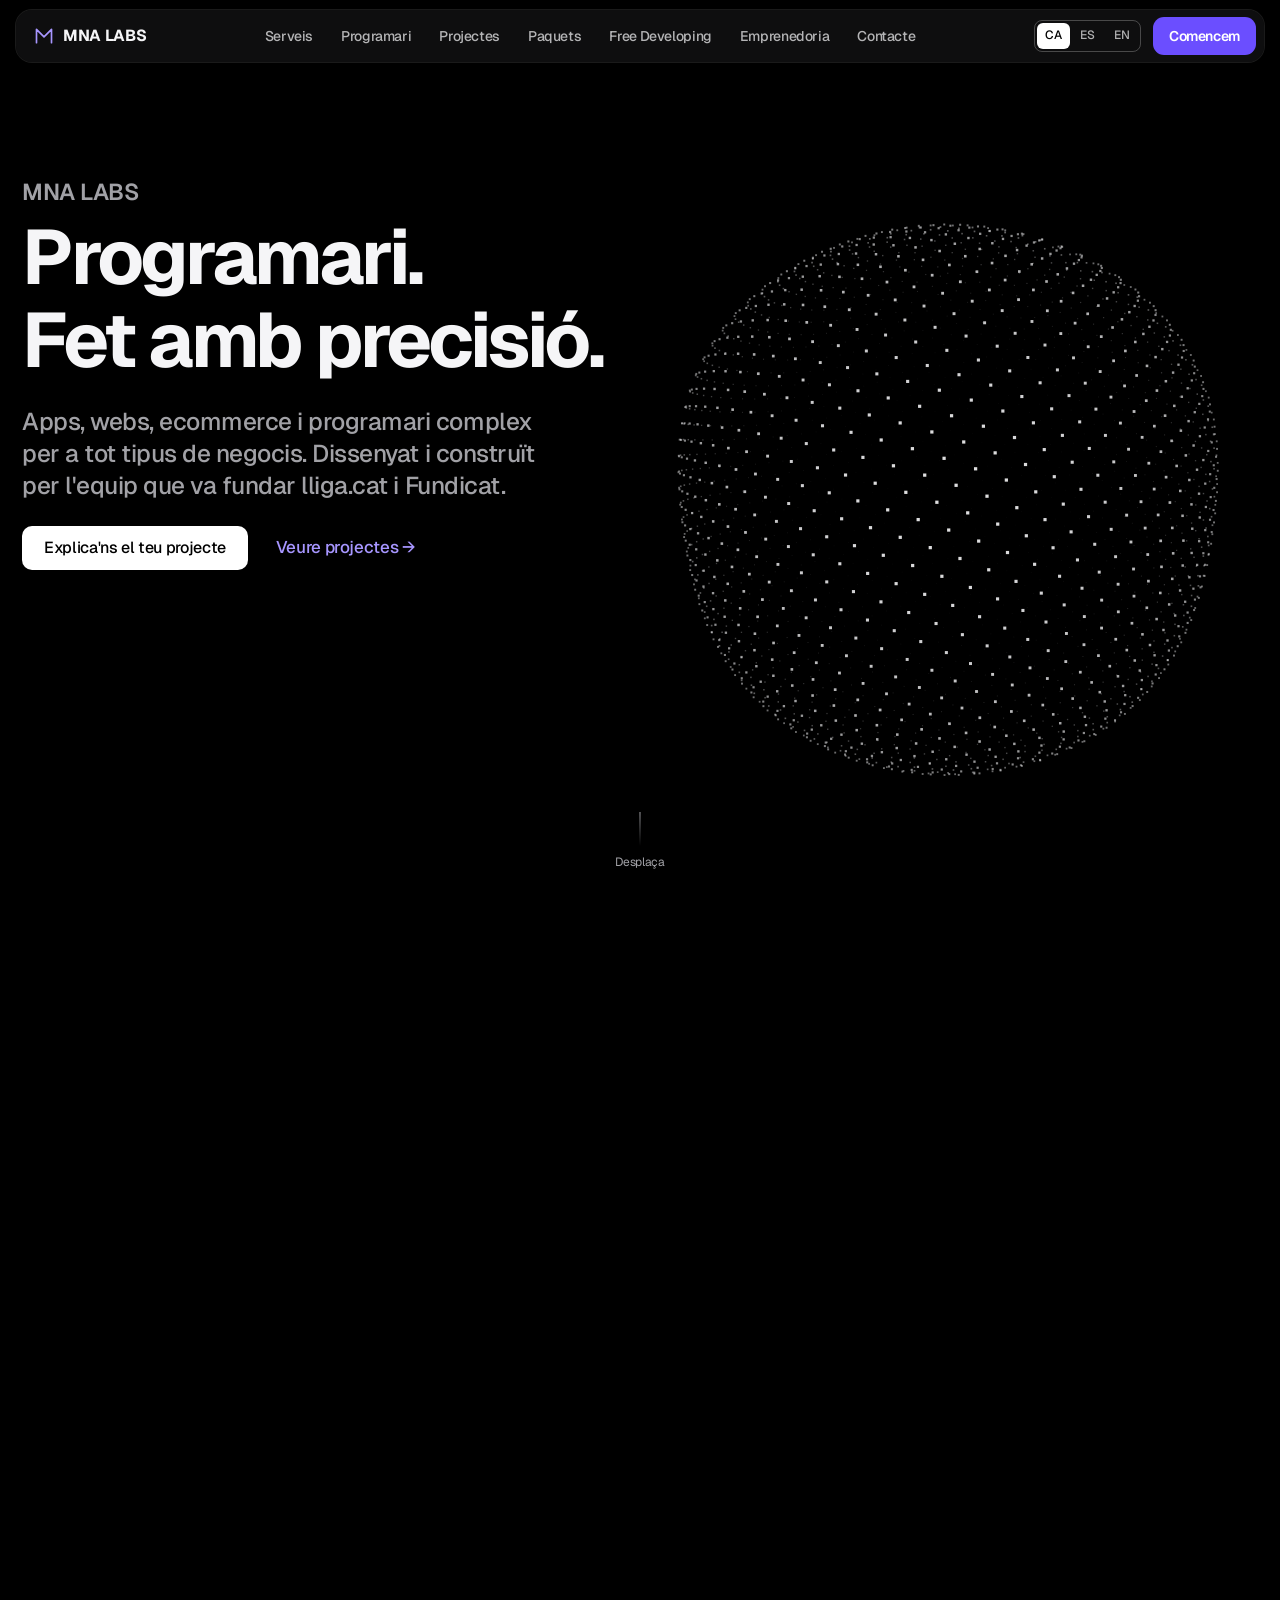
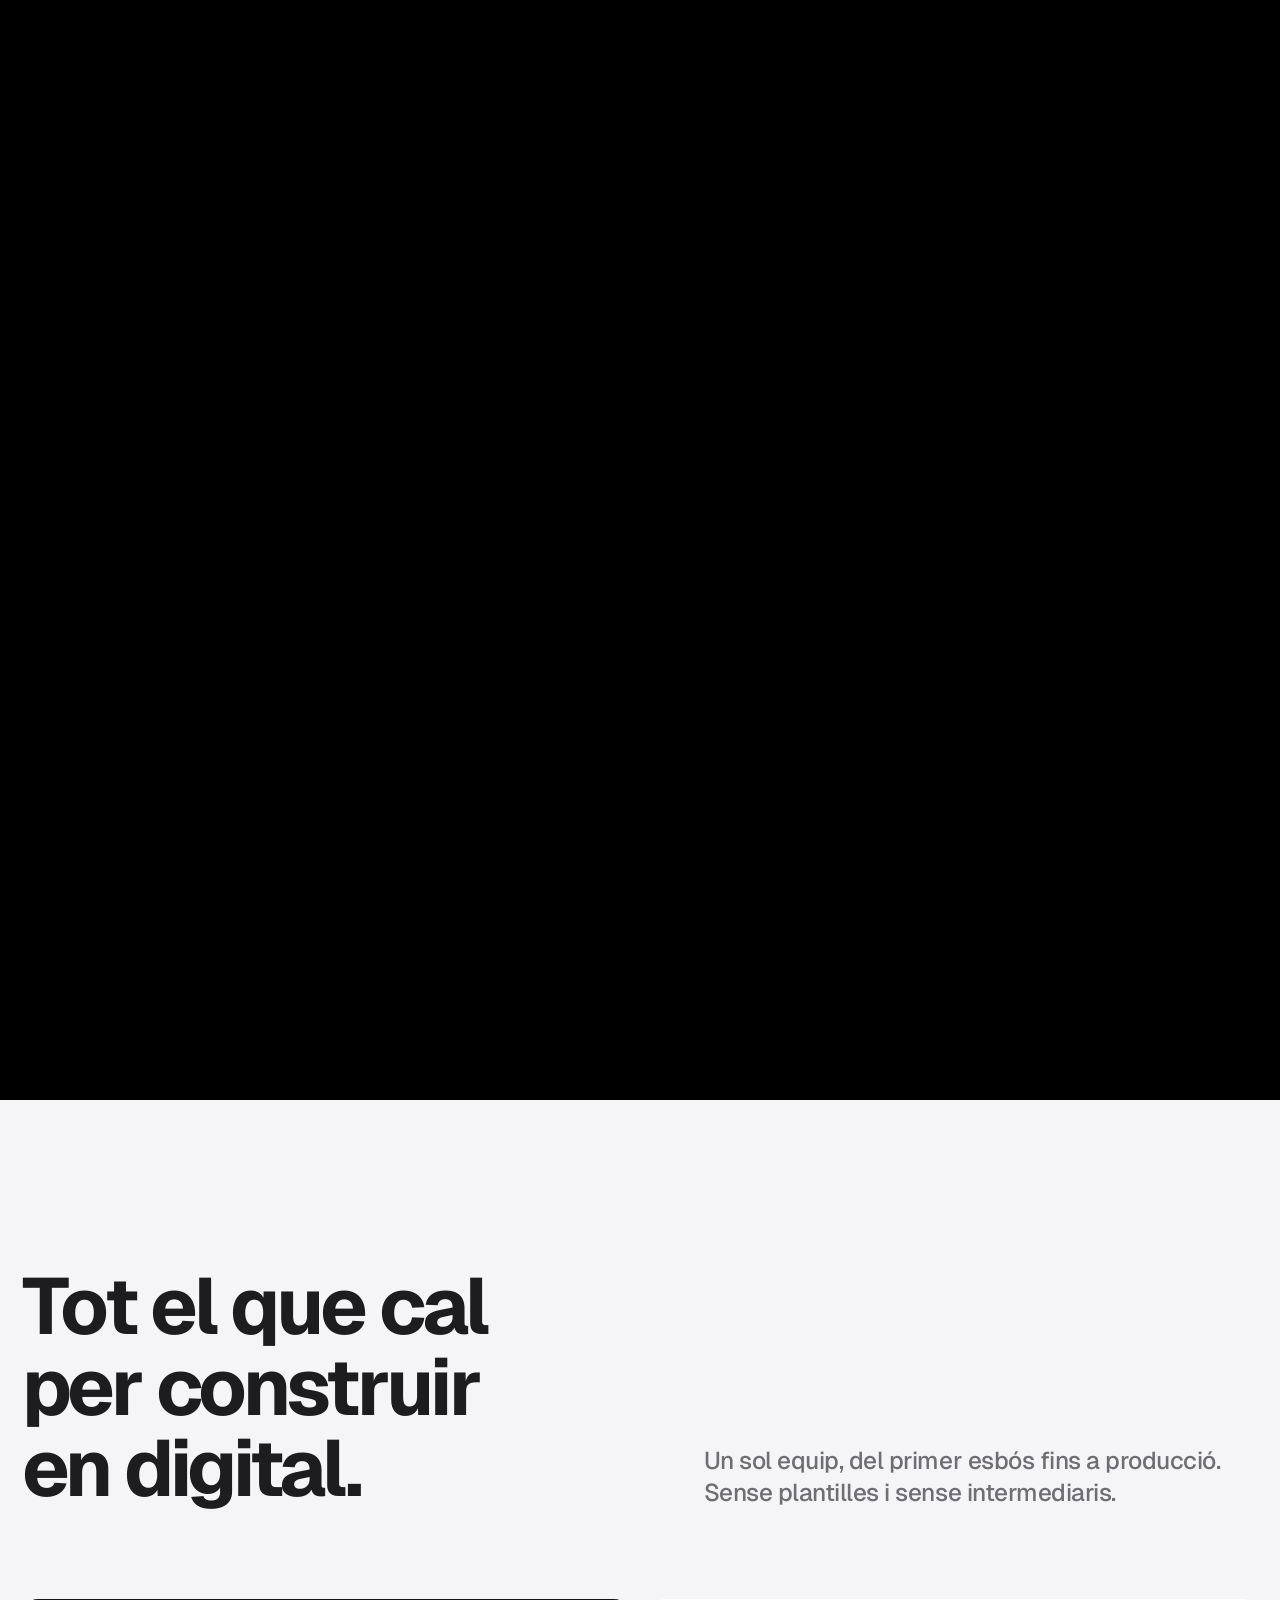
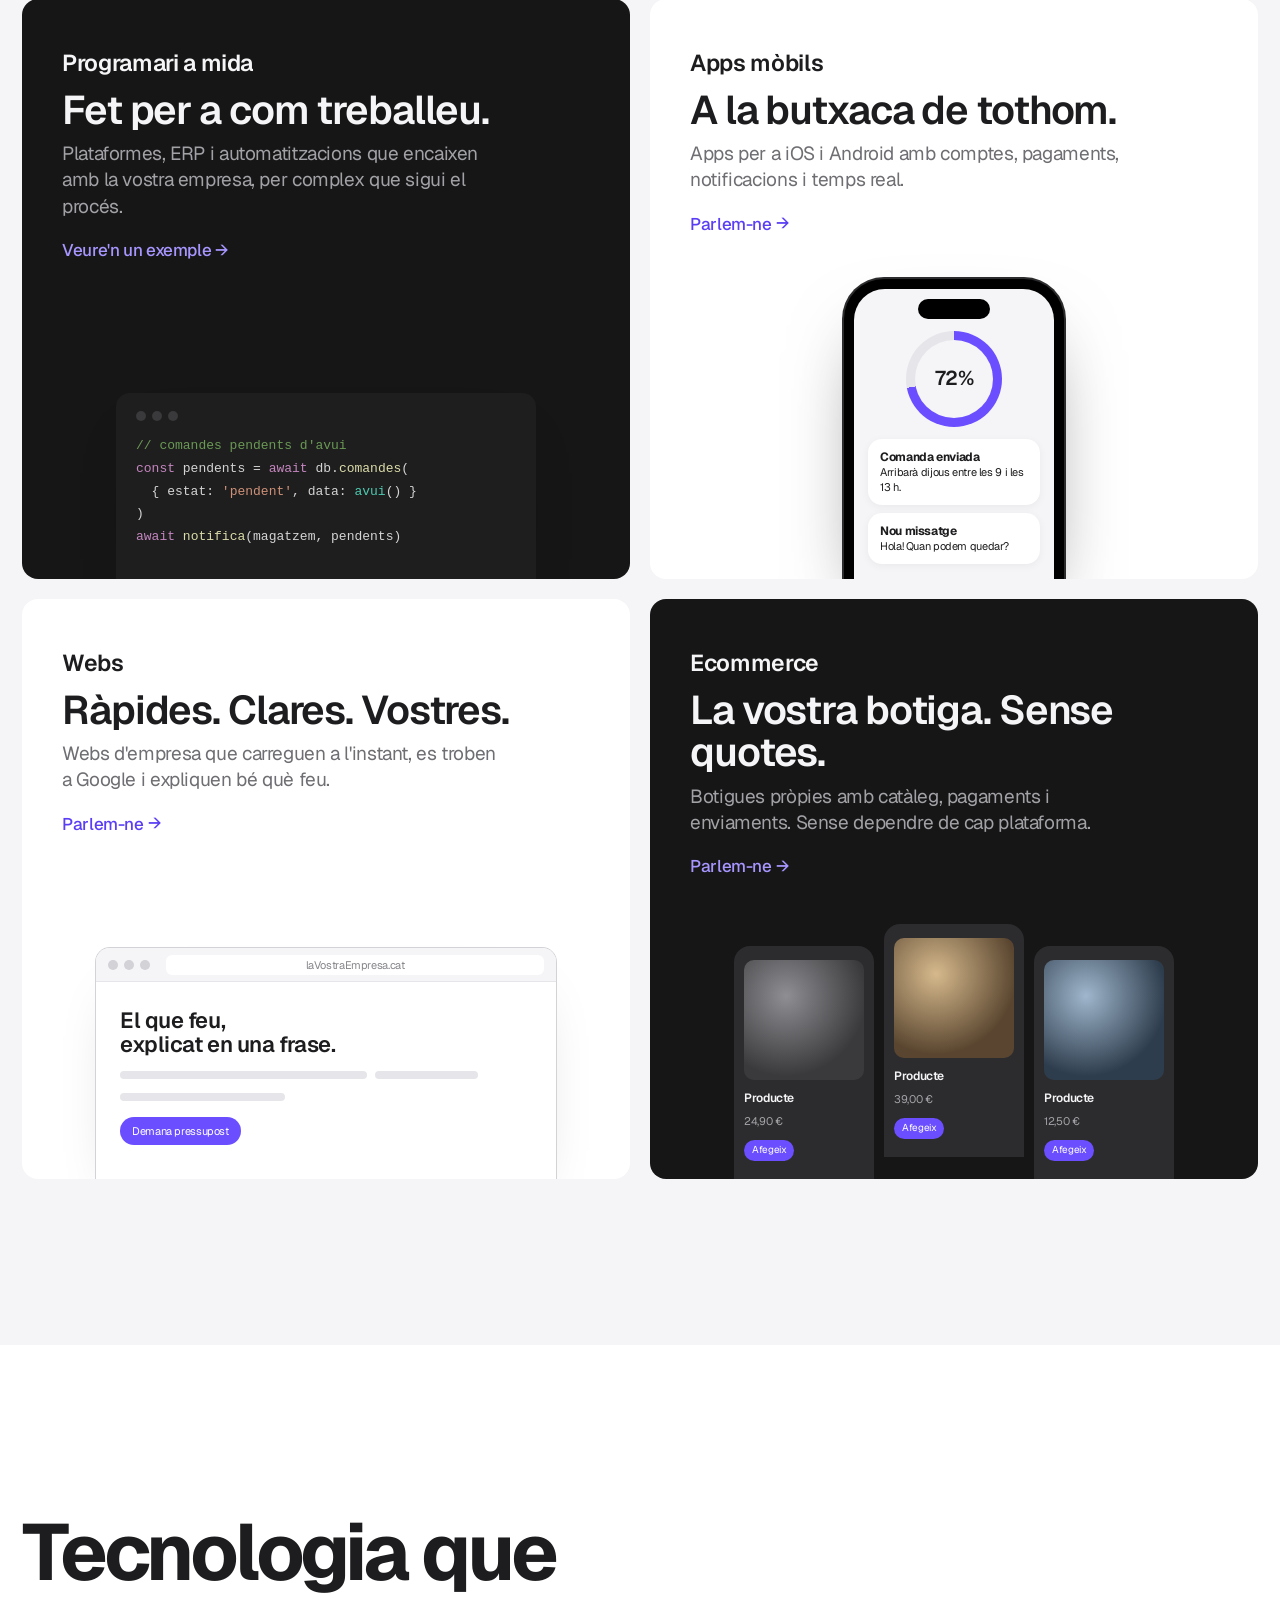
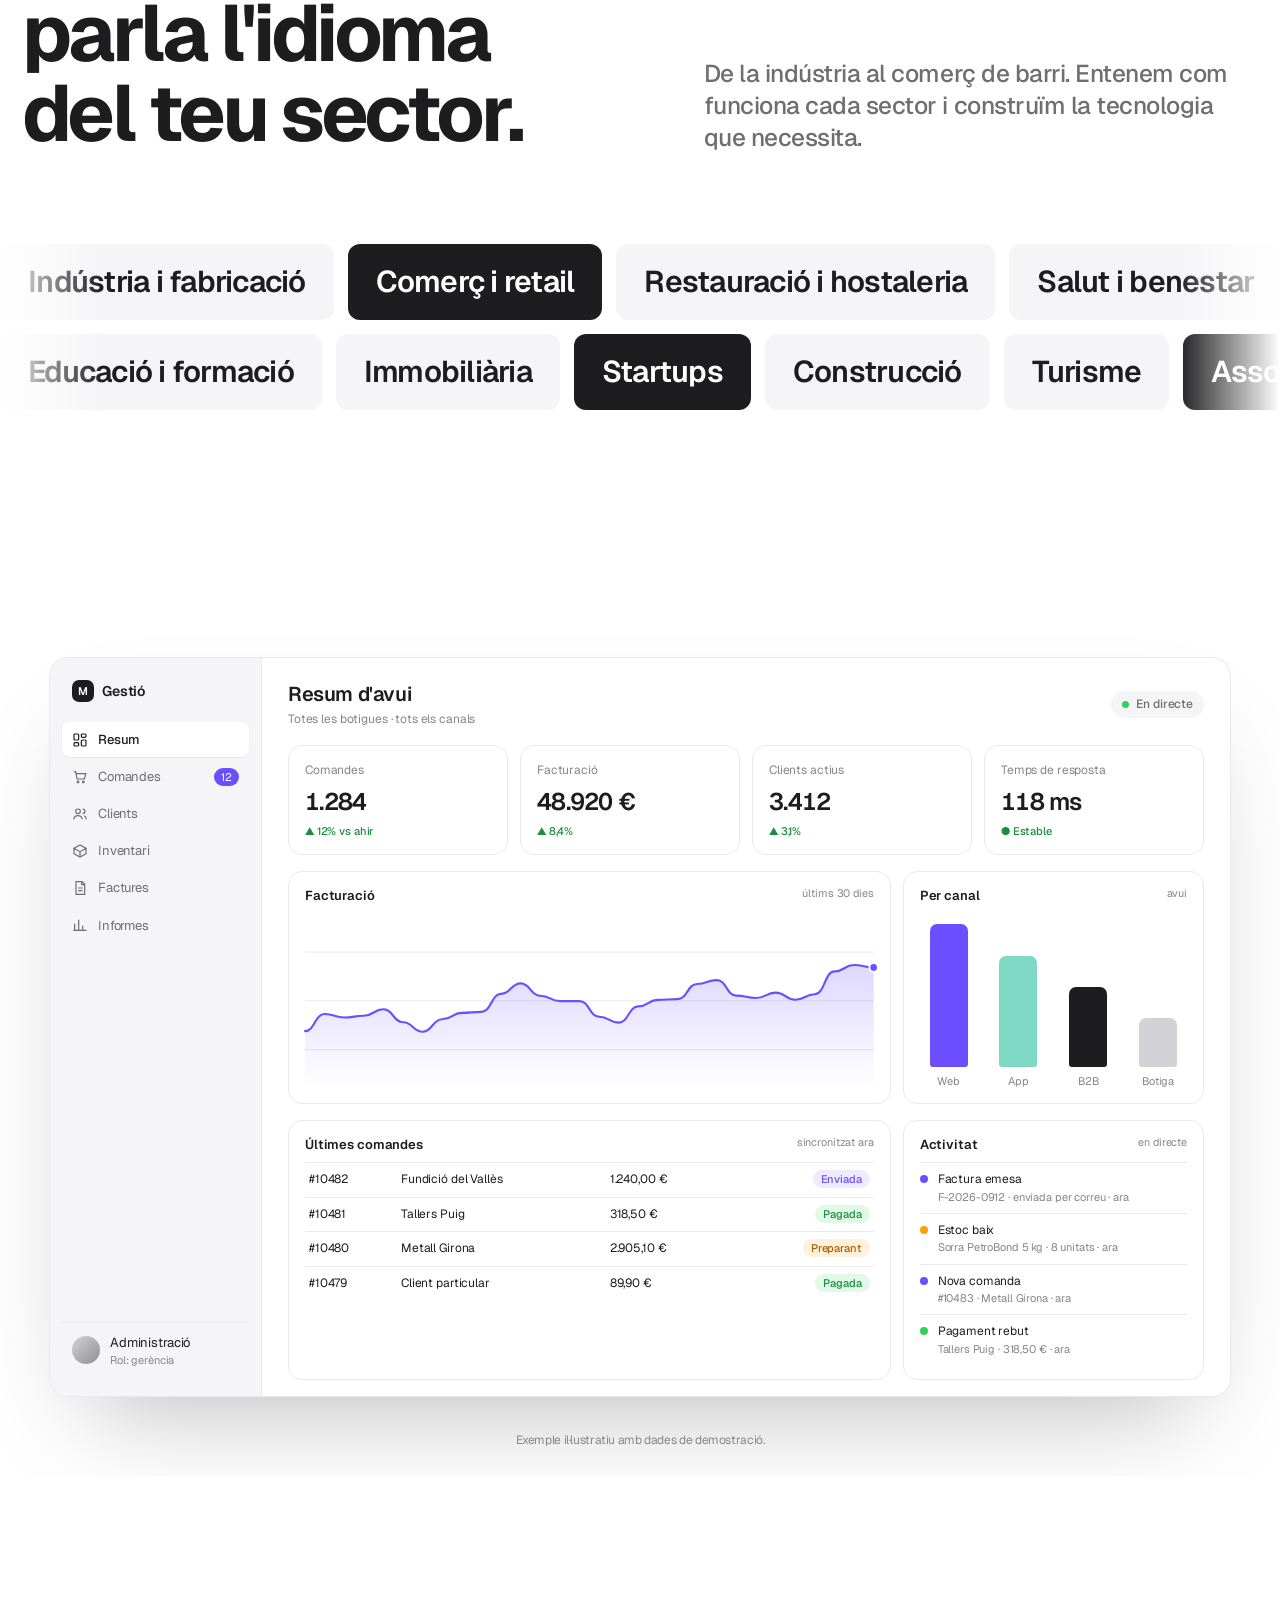
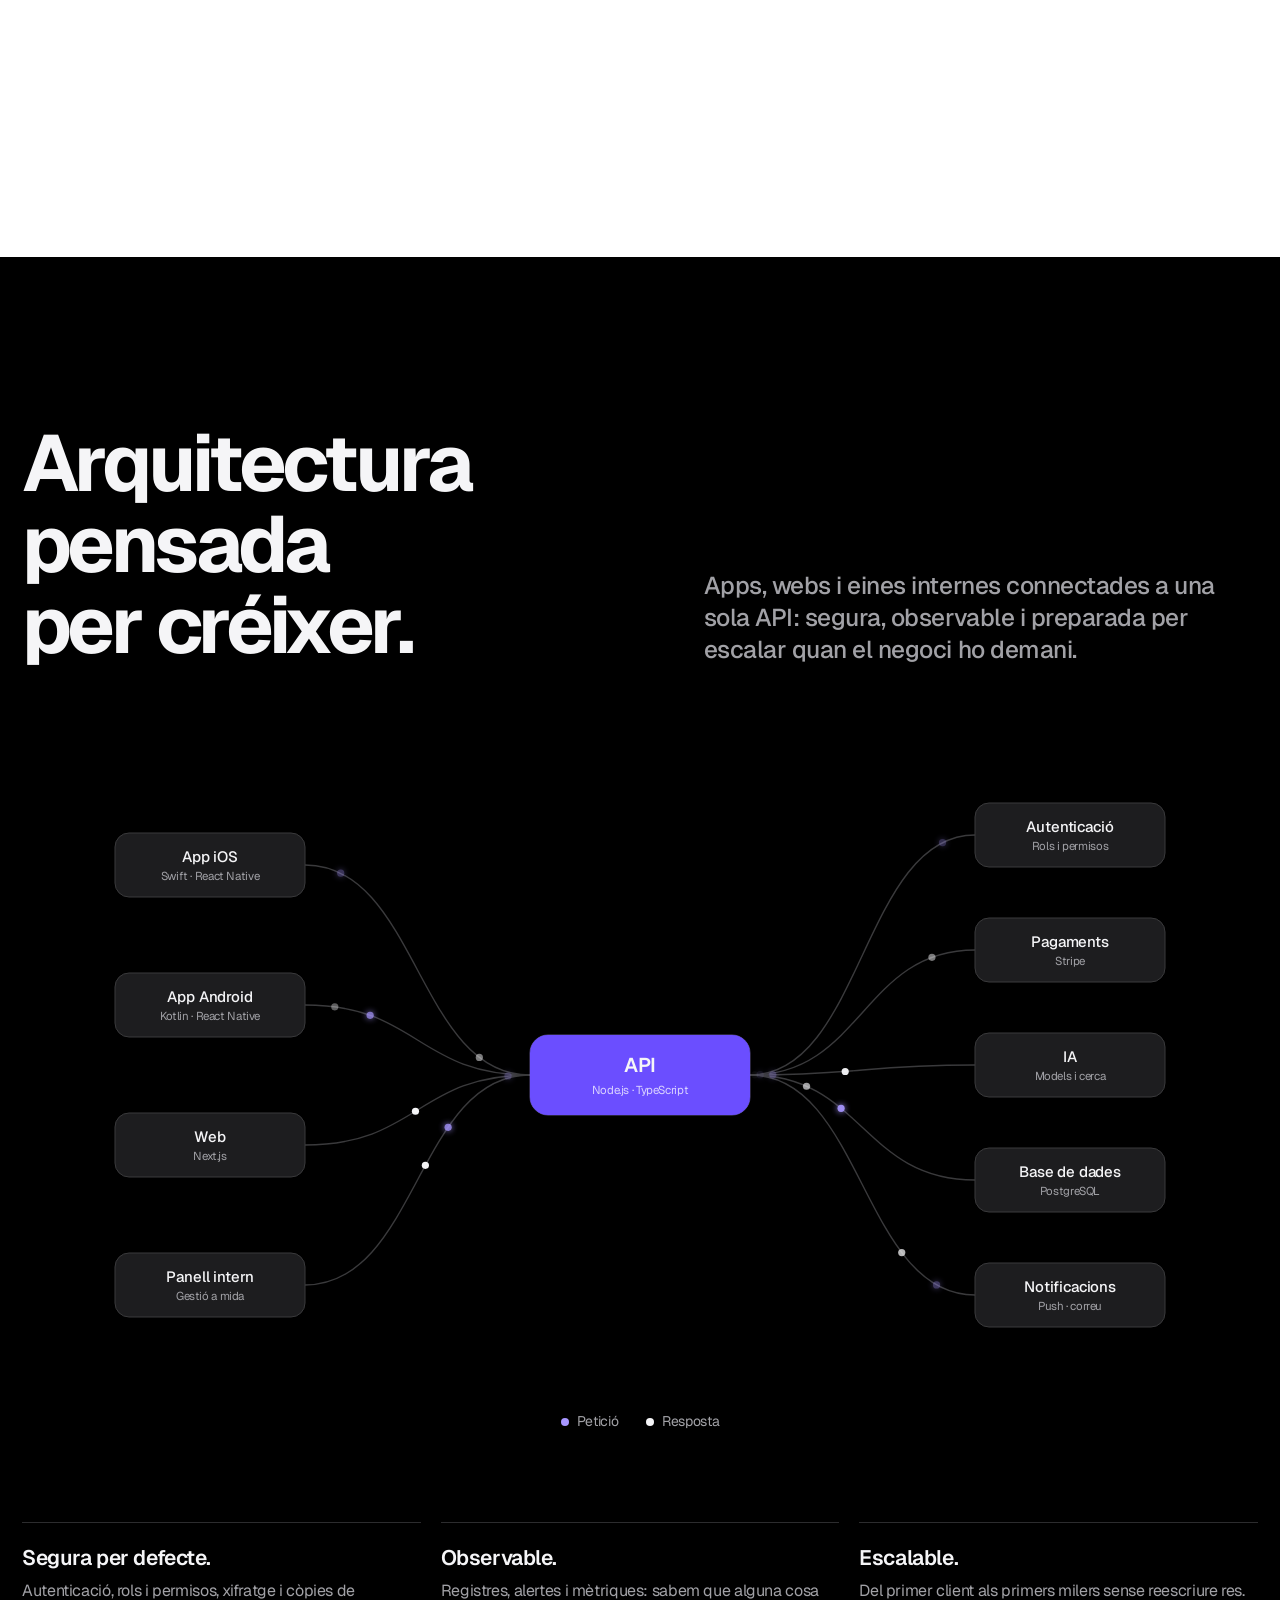
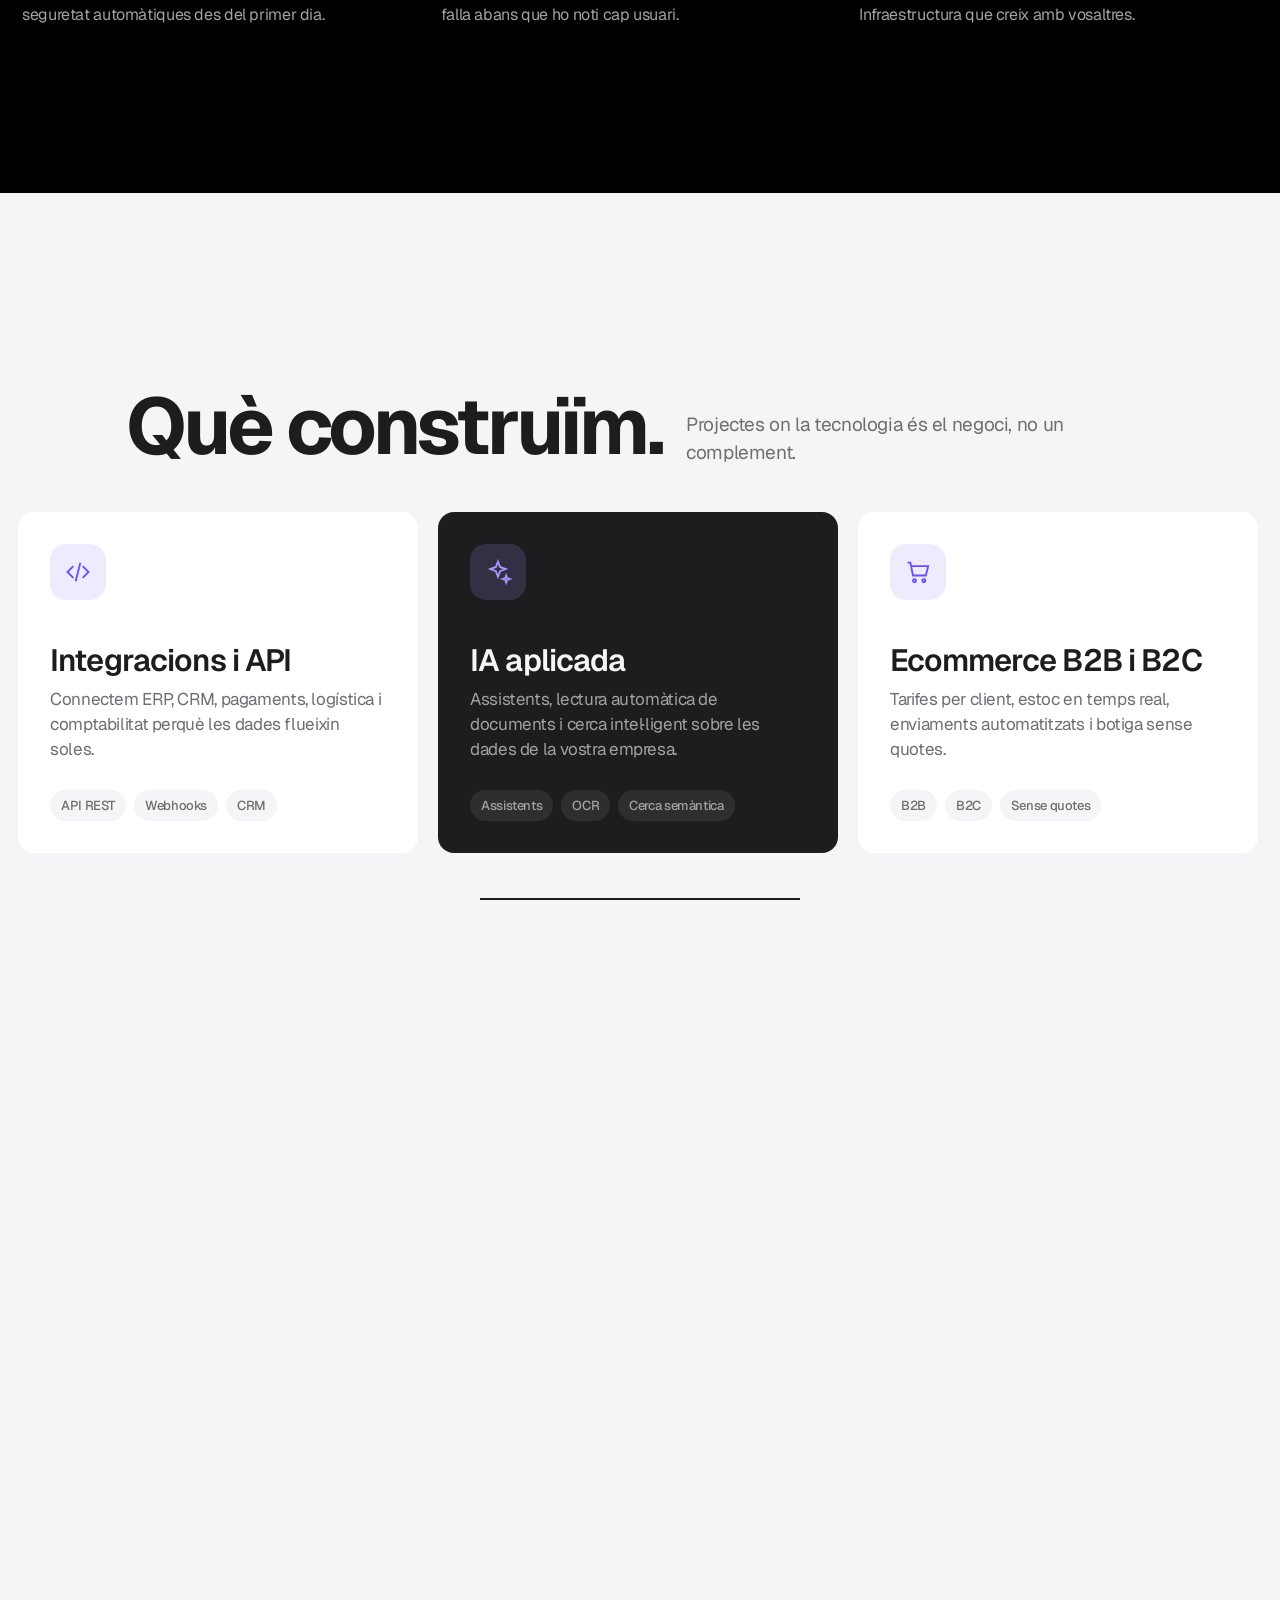
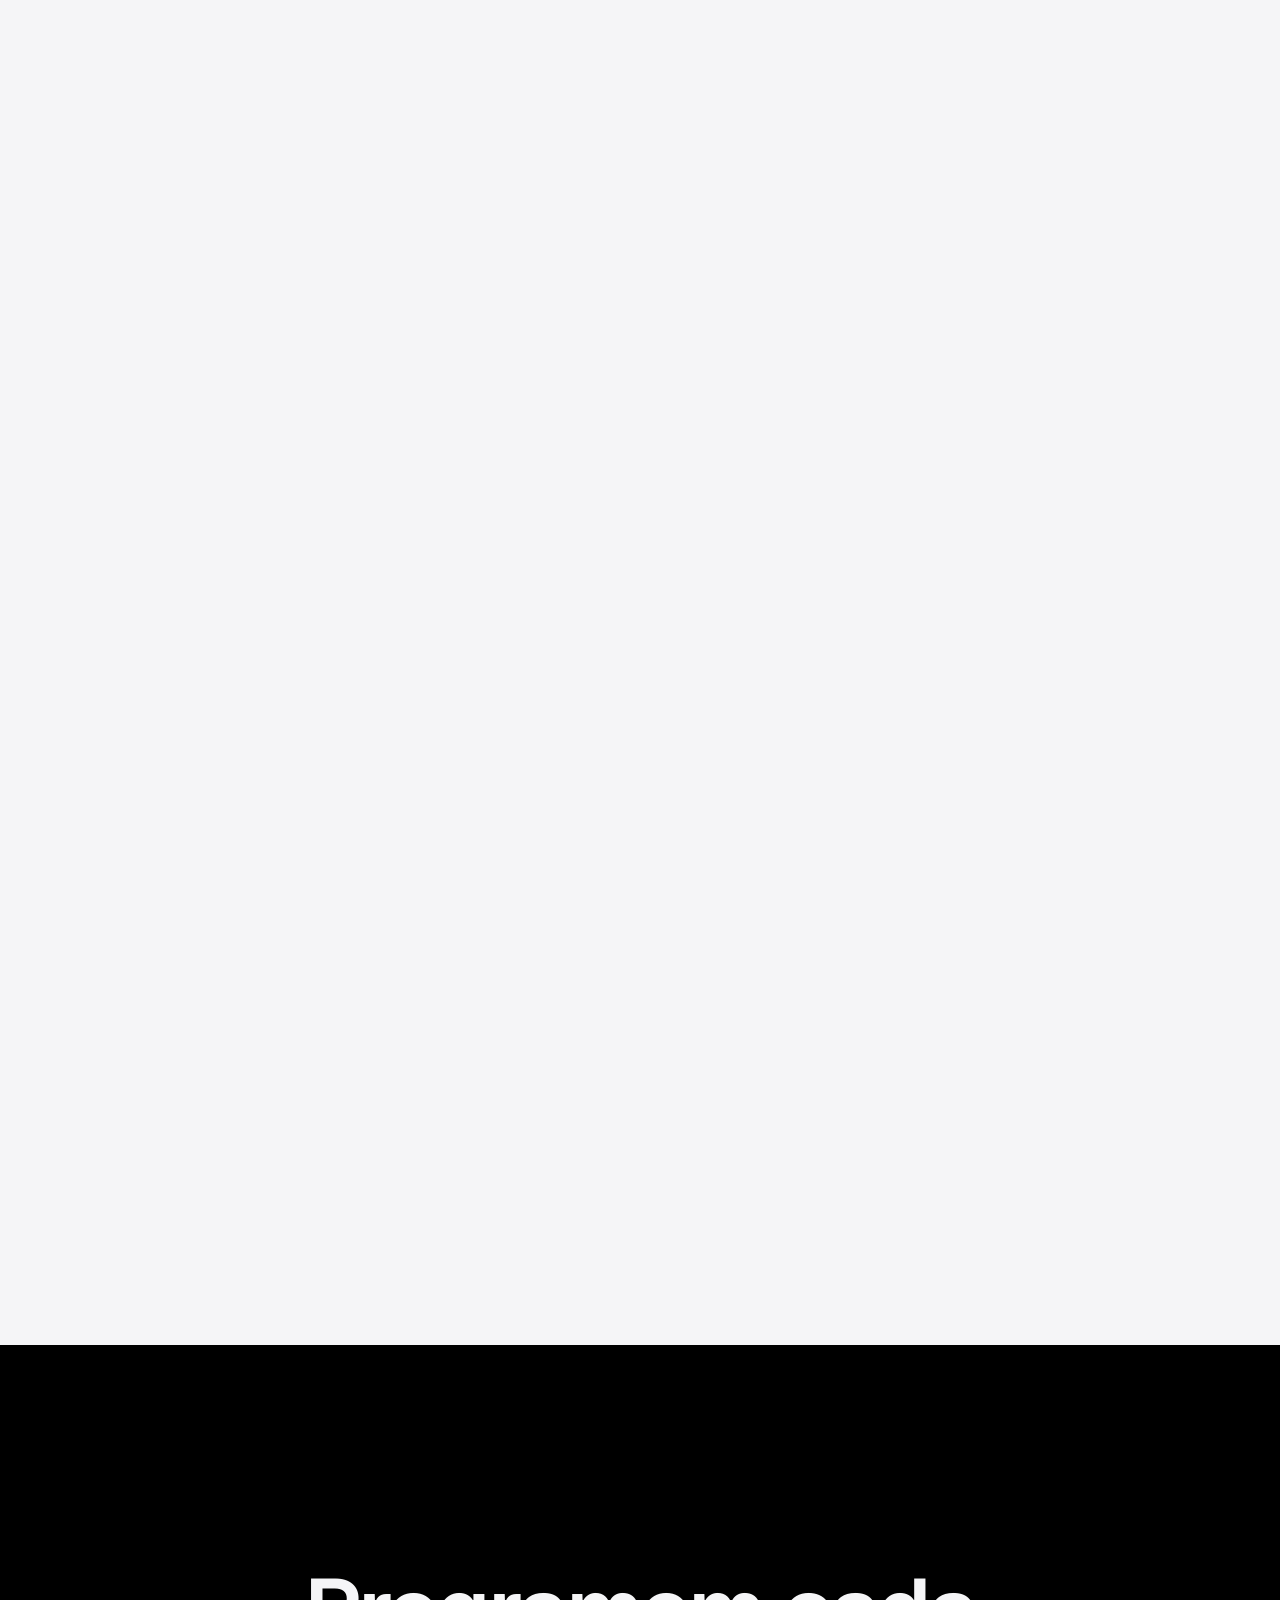
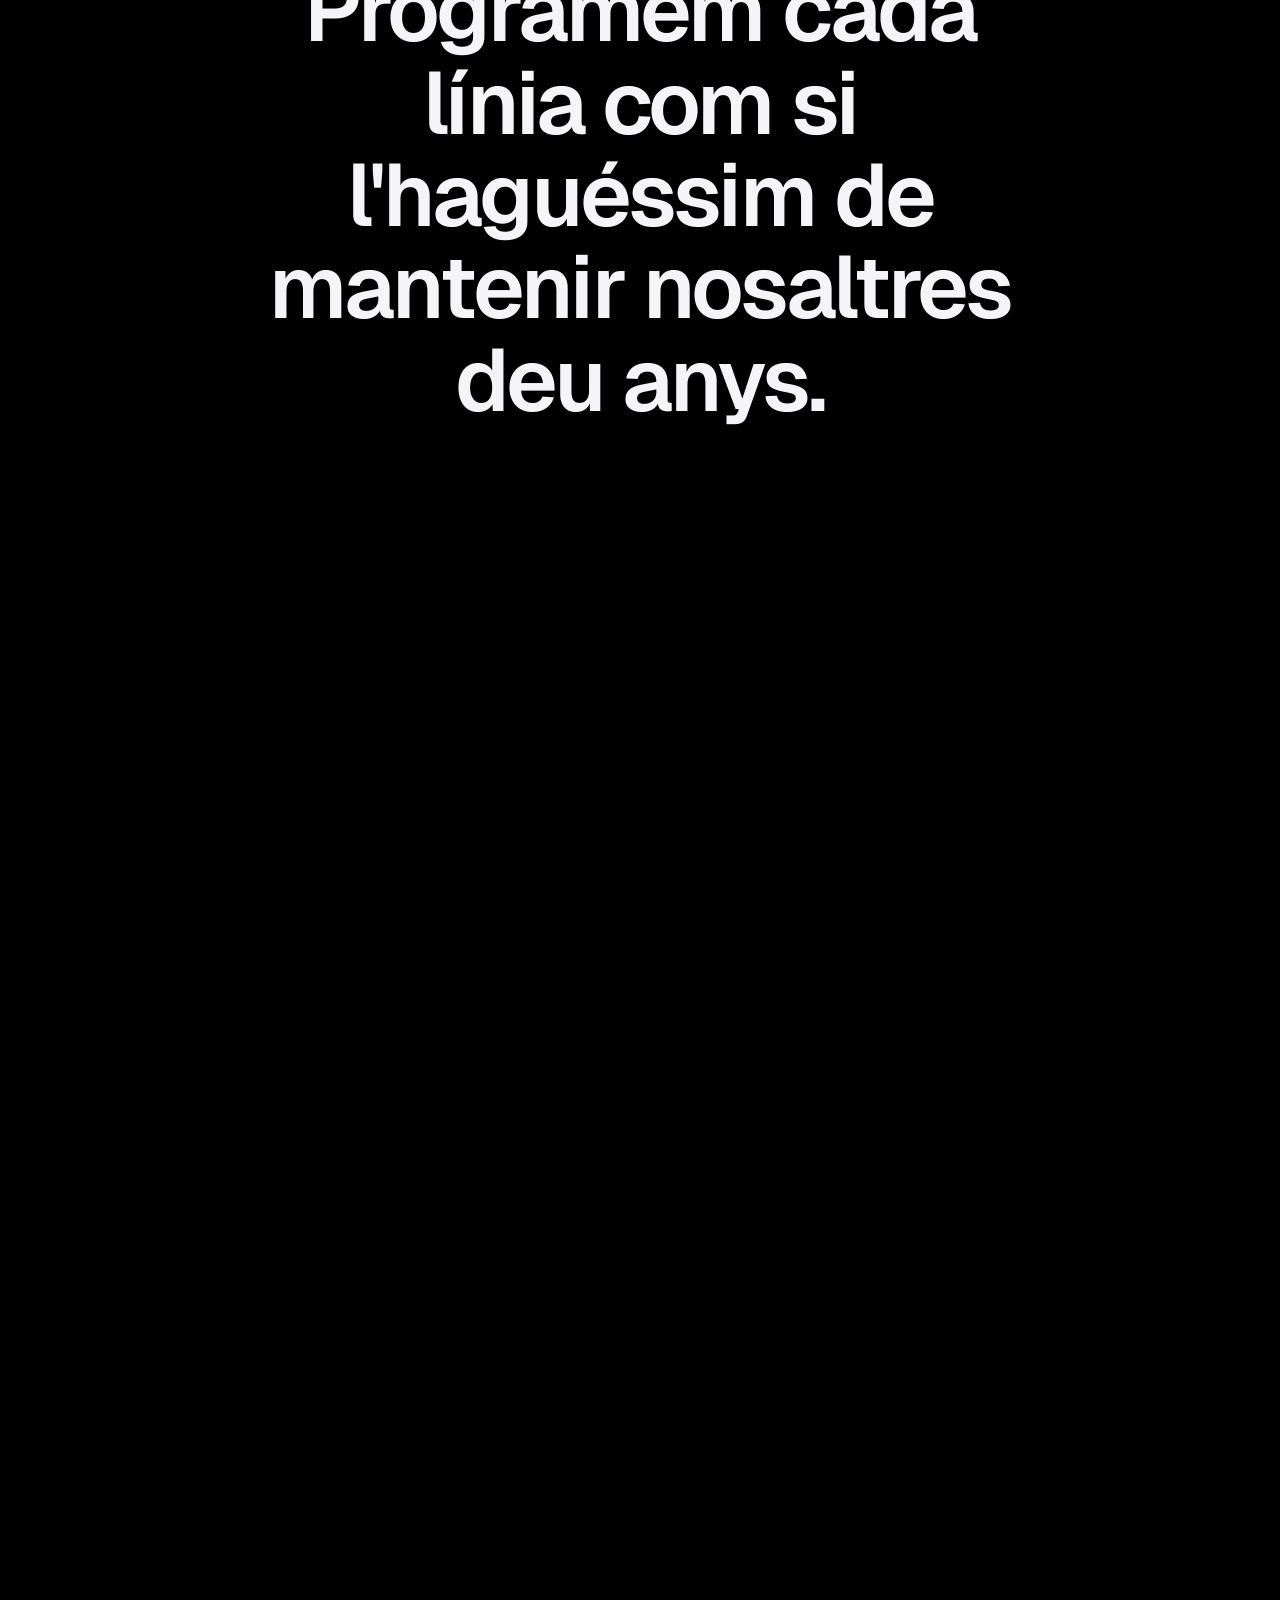
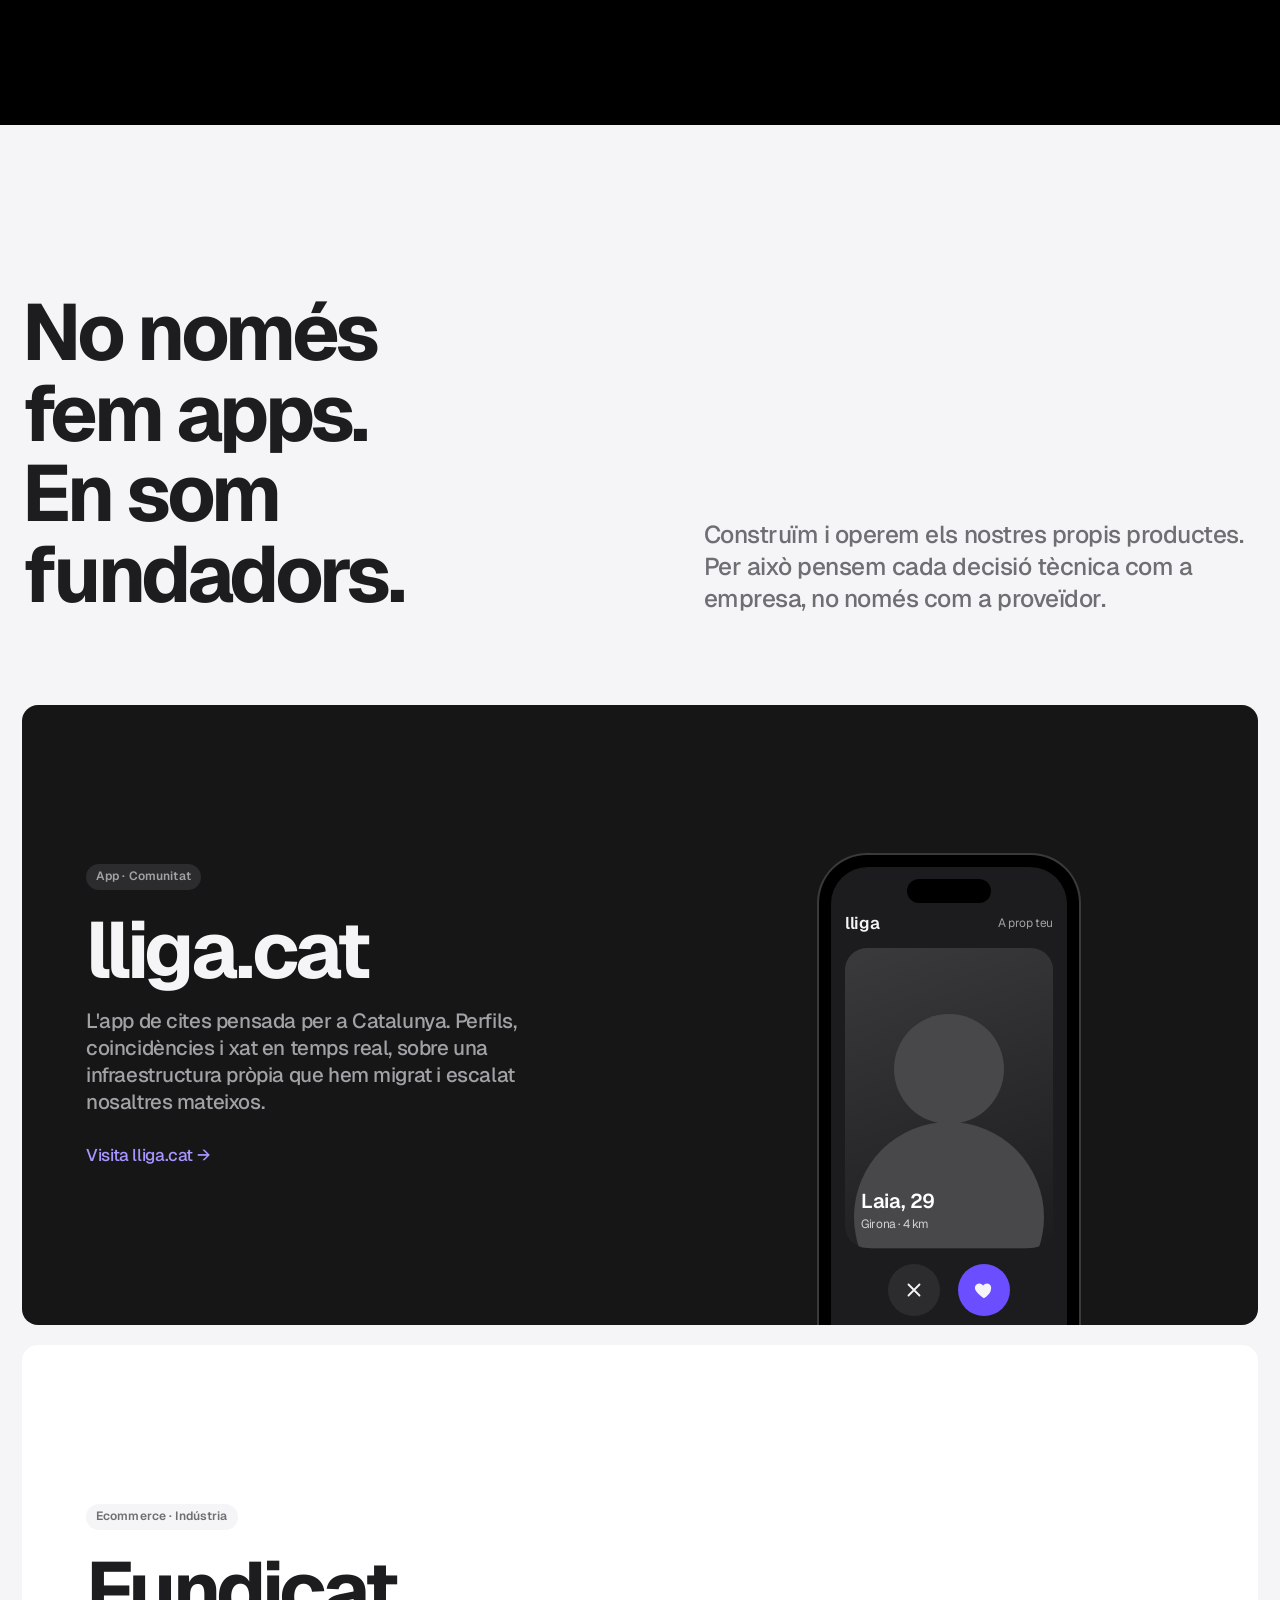
==== commit ac4bde7c: "Color violeta, menú nou i exemples reals als paquets Co-Authored-By: Claude Opus 5.5 <noreply@anthro" ====
--- a/index.html
+++ b/index.html
@@ -23,11 +23,11 @@
   --night-3:#2c2c2e;
   --on-night:#f5f5f7;
   --on-night-2:#a1a1a6;
-  --blue:#0a8f72;
-  --blue-hover:#087a61;
-  --blue-soft:rgba(10,143,114,.12);
-  --link:#0a7d64;
-  --link-night:#3fd4b1;
+  --blue:#6b4eff;
+  --blue-hover:#5838f0;
+  --blue-soft:rgba(107,78,255,.11);
+  --link:#5a3ef5;
+  --link-night:#a796ff;
   --green:#30d158;
   --orange:#ff9f0a;
   --r-tile:16px;
@@ -47,11 +47,11 @@
 @media (max-width:640px){.wrap,.wide{padding:0 16px}}
 
 h1,h2,h3{font-weight:600;letter-spacing:-.028em;line-height:1.07}
-.h-hero{font-size:clamp(48px,8vw,96px);letter-spacing:-.035em;line-height:1.03}
-.h-sec{font-size:clamp(36px,5.6vw,64px);letter-spacing:-.032em}
+.h-hero{font-size:clamp(48px,8vw,96px);font-weight:700;letter-spacing:-.045em;line-height:1.02}
+.h-sec{font-size:clamp(40px,6.2vw,80px);font-weight:700;letter-spacing:-.045em;line-height:1.02}
 .h-tile{font-size:clamp(28px,3.4vw,40px)}
 .eyebrow{font-size:clamp(19px,1.8vw,24px);font-weight:600;letter-spacing:-.015em;margin-bottom:8px}
-.sub{font-size:clamp(19px,1.9vw,24px);line-height:1.33;letter-spacing:-.015em;font-weight:400}
+.sub{font-size:clamp(19px,1.9vw,25px);line-height:1.32;letter-spacing:-.02em;font-weight:500}
 .center{text-align:center}
 
 .links{display:flex;gap:28px;justify-content:center;align-items:center;flex-wrap:wrap;margin-top:24px}
@@ -67,19 +67,38 @@
 .dark .more,.hero .more{color:var(--link-night)}
 
 /* NAV */
-.nav{position:sticky;top:0;z-index:50;height:48px;background:rgba(255,255,255,.86);backdrop-filter:saturate(180%) blur(20px);-webkit-backdrop-filter:saturate(180%) blur(20px);color:var(--ink);border-bottom:1px solid rgba(0,0,0,.06);transition:background .3s,color .3s,border-color .3s}
-.nav.on-dark{background:transparent;color:var(--on-night);border-color:transparent;backdrop-filter:none;-webkit-backdrop-filter:none}
-.nav.on-dark .nav-links{color:rgba(245,245,247,.75)}
-.nav.on-dark .nav-links a:hover{color:#fff}
-.nav.on-dark .nav-cta{background:#fff;color:#000}
-.nav .wide{height:100%;display:flex;align-items:center;justify-content:space-between;gap:24px}
-.logo{display:flex;align-items:center;gap:8px;font-weight:600;font-size:15px;letter-spacing:-.01em}
-.logo svg{width:18px;height:18px}
-.nav-links{display:flex;gap:30px;font-size:13px;color:var(--ink-2)}
-.nav-links a:hover{color:var(--ink)}
-.nav-cta{font-size:13px;font-weight:500;background:var(--ink);color:#fff;padding:6px 14px;border-radius:8px;transition:background .3s,color .3s}
-.nav-prog{position:absolute;left:0;bottom:0;height:1px;width:100%;background:var(--link-night);transform-origin:0 50%;transform:scaleX(0);opacity:.7}
-@media (max-width:820px){.nav-links{display:none}}
+/* menú flotant: una càpsula de vidre amb un indicador que llisca fins a l'apartat actiu */
+.nav{position:sticky;top:0;z-index:50;height:68px;padding:10px 16px 0;color:var(--ink);pointer-events:none}
+.nav-in{pointer-events:auto;position:relative;max-width:1280px;height:52px;margin:0 auto;padding:0 8px 0 18px;display:flex;align-items:center;justify-content:space-between;gap:20px;border-radius:16px;background:rgba(255,255,255,.74);backdrop-filter:saturate(180%) blur(22px);-webkit-backdrop-filter:saturate(180%) blur(22px);box-shadow:0 0 0 1px rgba(0,0,0,.06),0 10px 30px -12px rgba(0,0,0,.18);transition:background .4s,box-shadow .4s,color .4s}
+.nav.on-dark{color:var(--on-night)}
+.nav.on-dark .nav-in{background:rgba(28,28,30,.5);box-shadow:0 0 0 1px rgba(255,255,255,.1),0 10px 30px -12px rgba(0,0,0,.5)}
+.logo{display:flex;align-items:center;gap:9px;font-weight:700;font-size:16px;letter-spacing:-.02em;white-space:nowrap}
+.logo svg{width:20px;height:20px;color:var(--blue)}
+.nav.on-dark .logo svg{color:var(--link-night)}
+.nav-links{position:relative;display:flex;gap:2px;font-size:14px;font-weight:500;color:var(--ink-2)}
+.nav-links a{position:relative;z-index:1;padding:8px 13px;border-radius:10px;white-space:nowrap;transition:color .3s}
+.nav-links a:hover,.nav-links a.on{color:var(--ink)}
+.nav-ind{position:absolute;top:0;left:0;height:100%;width:0;border-radius:10px;background:rgba(0,0,0,.06);opacity:0;transition:transform .5s var(--ease-out),width .5s var(--ease-out),opacity .3s}
+.nav.on-dark .nav-links{color:rgba(245,245,247,.72)}
+.nav.on-dark .nav-links a:hover,.nav.on-dark .nav-links a.on{color:#fff}
+.nav.on-dark .nav-ind{background:rgba(255,255,255,.12)}
+.nav-cta{font-size:14px;font-weight:600;background:var(--blue);color:#fff;padding:9px 16px;border-radius:11px;white-space:nowrap;transition:background .3s,transform .3s var(--ease-out)}
+.nav-cta:hover{background:var(--blue-hover);transform:translateY(-1px)}
+.nav-prog{position:absolute;left:16px;right:16px;bottom:0;height:2px;border-radius:2px;background:var(--blue);transform-origin:0 50%;transform:scaleX(0)}
+.nav.on-dark .nav-prog{background:var(--link-night)}
+.nav-burger{display:none;width:40px;height:40px;border:0;border-radius:10px;background:none;color:inherit;cursor:pointer;flex-direction:column;align-items:center;justify-content:center;gap:6px}
+.nav-burger i{display:block;width:18px;height:1.8px;border-radius:2px;background:currentColor;transition:transform .35s var(--ease-out)}
+.nav.open .nav-burger i:first-child{transform:translateY(3.9px) rotate(45deg)}
+.nav.open .nav-burger i:last-child{transform:translateY(-3.9px) rotate(-45deg)}
+@media (max-width:1180px){
+  .nav-links{display:none;position:absolute;top:60px;left:0;right:0;flex-direction:column;gap:2px;padding:10px;border-radius:16px;background:#fff;box-shadow:0 0 0 1px rgba(0,0,0,.06),0 30px 60px -20px rgba(0,0,0,.3);font-size:19px;font-weight:600;color:var(--ink)}
+  .nav.on-dark .nav-links{background:#1c1c1e;color:var(--on-night)}
+  .nav.open .nav-links{display:flex}
+  .nav-links a{padding:12px 14px}
+  .nav-ind{display:none}
+  .nav-burger{display:flex}
+}
+@media (max-width:560px){.nav{padding:8px 10px 0}.nav-in{padding:0 4px 0 14px;gap:8px}.nav-cta{display:none}}
 .nav-right{display:flex;align-items:center;gap:12px}
 .lang{display:inline-flex;padding:2px;border-radius:8px;border:1px solid var(--line);gap:2px}
 .lang button{font:inherit;font-size:12px;font-weight:500;letter-spacing:.02em;color:var(--ink-2);background:transparent;border:0;border-radius:6px;padding:4px 8px;cursor:pointer;min-width:30px;transition:background .2s,color .2s}
@@ -122,10 +141,10 @@
 @media (max-width:860px){.ent{grid-template-columns:1fr}.ent-aside{position:static;padding:28px}}
 
 /* ---------------- HERO (pinned, morph) ---------------- */
-.hero{position:relative;height:300vh;background:var(--black);color:var(--on-night);margin-top:-48px}
+.hero{position:relative;height:300vh;background:var(--black);color:var(--on-night);margin-top:-68px}
 .hero-pin{position:sticky;top:0;height:100vh;height:100svh;overflow:hidden}
 #orb{position:absolute;inset:0;width:100%;height:100%}
-.hero-copy{position:absolute;left:0;right:0;top:calc(48px + 12vh);text-align:left;z-index:2;will-change:transform,opacity}
+.hero-copy{position:absolute;left:0;right:0;top:calc(48px + 12vh);text-align:left;z-index:2;will-change:transform,opacity;margin-top:20px}
 .hero-copy .eyebrow{color:var(--on-night-2)}
 .hero-copy .sub{color:var(--on-night-2);max-width:34ch;margin:22px 0 0}
 .hero-copy .links{justify-content:flex-start}
@@ -145,12 +164,12 @@
 @keyframes drip{0%{transform:scaleY(0)}50%{transform:scaleY(1)}100%{transform:scaleY(1);opacity:0}}
 
 /* SECTIONS */
-.sec{padding:clamp(80px,11vw,140px) 0}
+.sec{padding:clamp(96px,13vw,180px) 0}
 .paper{background:var(--paper)}
 .dark{background:var(--black);color:var(--on-night)}
 .dark .ink-2{color:var(--on-night-2)}
 .ink-2{color:var(--ink-2)}
-.sec-intro{display:grid;grid-template-columns:1.1fr 1fr;gap:20px 64px;align-items:end;margin:0 0 clamp(48px,6vw,72px);text-align:left}
+.sec-intro{display:grid;grid-template-columns:1.1fr 1fr;gap:24px 72px;align-items:end;margin:0 0 clamp(56px,7vw,96px);text-align:left}
 .sec-intro h2{text-wrap:balance}
 .sec-intro .sub{color:var(--ink-2);margin-top:0;max-width:38ch}
 @media (max-width:820px){.sec-intro{grid-template-columns:1fr}}
@@ -300,7 +319,7 @@
 .cap p{color:var(--ink-2);margin-top:10px;font-size:17px}
 .cap.feat{background:var(--ink);color:var(--on-night)}
 .cap.feat p{color:var(--on-night-2)}
-.cap.feat .ico{background:rgba(63,212,177,.16);color:var(--link-night)}
+.cap.feat .ico{background:rgba(167,150,255,.16);color:var(--link-night)}
 .h-bar{height:2px;background:var(--line);border-radius:2px;overflow:hidden;width:min(320px,60vw)}
 .h-bar i{display:block;height:100%;background:var(--ink);transform-origin:0 50%;transform:scaleX(0)}
 @media (max-width:640px){.h-pin{padding-left:0}.cap{padding:26px}}
@@ -421,7 +440,7 @@
 .priv-list b{display:block;font-size:17px;font-weight:600;margin-bottom:6px;padding-top:14px;border-top:1px solid var(--night-3)}
 .priv-list p{font-size:15px;color:var(--on-night-2);line-height:1.45}
 .vault{background:var(--night);border:1px solid var(--night-3);border-radius:20px;padding:26px;font-variant-numeric:tabular-nums;transition:border-color .8s,box-shadow .8s}
-.vault.locked{border-color:rgba(63,212,177,.55);box-shadow:0 0 0 1px rgba(63,212,177,.25),0 40px 120px -40px rgba(63,212,177,.45)}
+.vault.locked{border-color:rgba(167,150,255,.55);box-shadow:0 0 0 1px rgba(167,150,255,.25),0 40px 120px -40px rgba(167,150,255,.45)}
 .v-head{display:flex;align-items:center;gap:12px;padding-bottom:18px;border-bottom:1px solid var(--night-3)}
 .v-head svg{width:30px;height:30px;color:var(--on-night-2);transition:color .6s;overflow:visible}
 .v-shackle{transform:translateY(-3.5px);transition:transform .6s var(--ease-out)}
@@ -429,7 +448,7 @@
 .vault.locked .v-shackle{transform:none}
 .v-title{font-weight:600;font-size:16px}
 .v-state{margin-left:auto;font-size:13px;font-weight:500;padding:5px 11px;border-radius:20px;background:rgba(255,159,10,.14);color:var(--orange);transition:background .6s,color .6s}
-.vault.locked .v-state{background:rgba(63,212,177,.14);color:var(--link-night)}
+.vault.locked .v-state{background:rgba(167,150,255,.14);color:var(--link-night)}
 .vault dl > div{display:grid;grid-template-columns:90px 1fr;gap:12px;padding:15px 0;border-bottom:1px solid var(--night-2)}
 .vault dt{font-size:14px;color:var(--on-night-2)}
 .vault dd{font-size:15px;font-weight:500;white-space:nowrap;overflow:hidden;text-overflow:clip;min-width:0}
@@ -456,29 +475,45 @@
 .pk-switch span span{display:block;font-size:14px;color:var(--ink-2);line-height:1.4}
 .pkgs[data-tab="webs"] .pk-switch{display:none}
 .pk-grid{display:grid;grid-template-columns:repeat(auto-fit,minmax(min(100%,270px),1fr));gap:16px;align-items:stretch}
-.pk{position:relative;background:var(--white);border:1px solid var(--line-2);border-radius:var(--r-tile);padding:30px 26px 26px;display:flex;flex-direction:column;gap:18px;transition:box-shadow .5s var(--ease-out),border-color .3s}
-.pk:hover{box-shadow:0 30px 60px -34px rgba(0,0,0,.28)}
-.pk.top{border-color:var(--ink);box-shadow:inset 0 0 0 1px var(--ink)}
-.pk-tag{position:absolute;top:-12px;left:24px;font-size:12px;font-weight:600;padding:4px 10px;border-radius:20px;background:var(--blue);color:#fff;letter-spacing:-.005em}
-.pk h3{font-size:24px;letter-spacing:-.025em;line-height:1.15}
-.pk-d{font-size:15px;color:var(--ink-2);line-height:1.4;margin-top:-8px}
+.pk{position:relative;background:var(--white);border-radius:22px;display:flex;flex-direction:column;overflow:hidden;box-shadow:0 0 0 1px var(--line-2);transition:box-shadow .5s var(--ease-out),transform .5s var(--ease-out)}
+.pk:hover{box-shadow:0 0 0 1px var(--line-2),0 34px 70px -36px rgba(0,0,0,.3)}
+.pk.top{box-shadow:0 0 0 2px var(--blue)}
+.pk.top:hover{box-shadow:0 0 0 2px var(--blue),0 34px 70px -36px rgba(107,78,255,.45)}
+.pk-body{position:relative;padding:28px 26px 30px;display:flex;flex-direction:column;gap:18px;flex:1}
+.pk-tag{position:absolute;top:-14px;left:26px;font-size:12px;font-weight:600;padding:5px 11px;border-radius:20px;background:var(--blue);color:#fff;letter-spacing:-.005em;box-shadow:0 6px 16px -6px rgba(107,78,255,.6)}
+.pk h3{font-size:27px;font-weight:700;letter-spacing:-.035em;line-height:1.1}
+.pk-d{font-size:15px;color:var(--ink-2);line-height:1.4;margin-top:-10px}
+/* exemple real: captura amb el nom a sobre */
+.pk-ex{position:relative;display:block;aspect-ratio:16/10;overflow:hidden;background:#111;color:#fff}
+.pk-ex img{width:100%;height:100%;object-fit:cover;display:block;transition:transform 1.2s var(--ease-out)}
+.pk:hover .pk-ex img{transform:scale(1.045)}
+.pk-ex::after{content:"";position:absolute;inset:45% 0 0;background:linear-gradient(transparent,rgba(0,0,0,.72));pointer-events:none}
+.pk-ex-c{position:absolute;left:18px;right:18px;bottom:14px;z-index:1;display:grid;gap:1px}
+.pk-ex-c small{font-size:12px;font-weight:500;color:rgba(255,255,255,.72)}
+.pk-ex-c b{font-size:16px;font-weight:600;letter-spacing:-.02em}
+a.pk-ex .pk-ex-c b::after{content:" ↗";font-weight:500;opacity:.7}
+.pk-ex.none{display:grid;place-items:center;background:radial-gradient(120% 90% at 30% 20%,#2a2440,#0c0b12)}
+.pk-ex.none svg{width:46px;height:46px;color:rgba(255,255,255,.85);padding:12px;border-radius:50%;background:rgba(255,255,255,.12);margin-bottom:24px}
 .pk-p{display:flex;align-items:baseline;gap:4px 8px;flex-wrap:wrap}
 .pk-p:not(.sm) .pk-from{flex-basis:100%}
 .pk-p + .pk-p{margin-top:-14px}
 .pk-from,.pk-u{font-size:14px;color:var(--ink-2)}
 .pk-n{font-size:42px;font-weight:600;letter-spacing:-.04em;line-height:1.05;font-variant-numeric:tabular-nums}
 .pk-p.sm .pk-n{font-size:28px}
-.pk-meta{display:grid;gap:2px;font-size:14px;color:var(--ink-2);padding-bottom:18px;border-bottom:1px solid var(--line-2)}
+.pk-meta{display:grid;gap:2px;font-size:13.5px;color:var(--ink-2);margin-top:-6px}
+.pk ul{padding-top:20px;border-top:1px solid var(--line-2)}
 .pk ul{list-style:none;display:grid;gap:9px}
 .pk li{display:flex;gap:11px;font-size:15px;line-height:1.35}
 .pk li::before{content:"";flex:none;width:9px;height:5px;margin-top:6px;border-left:2px solid var(--blue);border-bottom:2px solid var(--blue);transform:rotate(-45deg)}
 .pk li.pk-all{display:none;color:var(--link);font-weight:500}
 .pkgs.all li.pk-all{display:flex}
-.pk-ex{margin-top:auto;background:var(--paper);border-radius:12px;padding:15px 17px;font-size:14px;line-height:1.42;color:var(--ink-2)}
-.pk-ex b{display:block;color:var(--ink);font-size:13px;font-weight:600;margin-bottom:3px}
 .pk .btn{width:100%}
-.pk.alt{background:var(--ink);border-color:var(--ink);color:var(--on-night);justify-content:space-between}
-.pk.alt .pk-d{color:var(--on-night-2);margin-top:0;font-size:17px}
+.pk.top .btn{background:var(--blue)}
+.pk.top .btn:hover{background:var(--blue-hover)}
+.pk.alt{background:var(--ink);color:var(--on-night);box-shadow:none}
+.pk.alt .pk-body{justify-content:space-between;padding:34px 30px}
+.pk.alt h3{font-size:32px}
+.pk.alt .pk-d{color:var(--on-night-2);margin-top:0;font-size:18px}
 .pk.alt .btn{background:#fff;color:#000;margin-top:auto}
 .pk.alt .btn:hover{background:#e8e8ed}
 .pk-maint{margin-top:16px;background:var(--white);border:1px solid var(--line-2);border-radius:var(--r-tile);padding:26px 28px;display:grid;grid-template-columns:minmax(0,1fr) minmax(0,2fr);gap:16px 40px;align-items:center}
@@ -498,7 +533,7 @@
 .pk-panel.in .pk{animation:pkIn .9s var(--ease-out) both;animation-delay:calc(var(--i,0) * 90ms)}
 @keyframes pkIn{from{opacity:0;transform:translateY(34px)}to{opacity:1;transform:none}}
 @media (prefers-reduced-motion:reduce){.pk-panel .pk,.pk-panel.in .pk{opacity:1;animation:none}}
-@media (max-width:640px){.pk{padding:28px 22px 22px}.pk-tabs button{padding:9px 13px;font-size:14px}}
+@media (max-width:640px){.pk-body{padding:26px 22px 26px}.pk-tabs button{padding:9px 13px;font-size:14px}}
 
 /* PROCESS */
 .steps{display:grid;grid-template-columns:repeat(4,1fr);gap:20px}
@@ -517,7 +552,7 @@
 .tech .sub{color:var(--on-night-2);margin-top:18px}
 .chips{display:flex;flex-wrap:wrap;gap:10px;margin-top:32px}
 .chips span{padding:10px 18px;border-radius:980px;background:var(--night-2);color:var(--on-night);font-size:15px;border:1px solid var(--night-3)}
-.term{background:#0d0d0e;border:1px solid var(--night-3);border-radius:18px;overflow:hidden;box-shadow:0 40px 100px -40px rgba(63,212,177,.25)}
+.term{background:#0d0d0e;border:1px solid var(--night-3);border-radius:18px;overflow:hidden;box-shadow:0 40px 100px -40px rgba(167,150,255,.25)}
 .term .bar{height:38px;display:flex;align-items:center;gap:7px;padding:0 16px;border-bottom:1px solid var(--night-3);background:var(--night)}
 .term .bar i{width:11px;height:11px;border-radius:50%;background:#3a3a3c}
 .term .bar span{margin-left:auto;margin-right:auto;font-size:12px;color:var(--on-night-2);transform:translateX(-24px)}
@@ -535,7 +570,7 @@
 .field input,.field textarea,.field select{width:100%;font:inherit;font-size:17px;color:var(--ink);background:var(--white);border:1px solid var(--ink-3);border-radius:var(--r-ui);padding:26px 16px 10px;transition:border-color .2s,box-shadow .2s;appearance:none}
 .field textarea{min-height:140px;resize:vertical}
 .field label{position:absolute;left:17px;top:18px;color:var(--ink-3);font-size:17px;pointer-events:none;transition:all .15s var(--ease)}
-.field input:focus,.field textarea:focus,.field select:focus{outline:0;border-color:var(--blue);box-shadow:0 0 0 4px rgba(10,143,114,.18)}
+.field input:focus,.field textarea:focus,.field select:focus{outline:0;border-color:var(--blue);box-shadow:0 0 0 4px rgba(107,78,255,.18)}
 .field input:focus+label,.field input:not(:placeholder-shown)+label,.field textarea:focus+label,.field textarea:not(:placeholder-shown)+label,.field select+label{top:8px;font-size:12px}
 .field select{background-image:url("data:image/svg+xml,%3Csvg xmlns='http://www.w3.org/2000/svg' width='12' height='8' fill='none' stroke='%2386868b' stroke-width='1.6'%3E%3Cpath d='M1 1l5 5 5-5'/%3E%3C/svg%3E");background-repeat:no-repeat;background-position:right 16px center}
 .submit{display:flex;flex-direction:column;align-items:center;gap:14px;margin-top:10px}
@@ -567,18 +602,19 @@
 <body>
 
 <header class="nav on-dark" id="nav">
-  <div class="wide">
+  <div class="nav-in">
     <a href="#top" class="logo" aria-label="MNA LABS, inici">
       <svg viewBox="0 0 24 24" fill="none" aria-hidden="true"><path d="M3 20V4l9 9 9-9v16" stroke="currentColor" stroke-width="2" stroke-linejoin="round" stroke-linecap="round"/></svg>
       MNA LABS
     </a>
-    <nav class="nav-links" aria-label="Principal">
+    <nav class="nav-links" id="navLinks" aria-label="Principal">
+      <span class="nav-ind" id="navInd" aria-hidden="true"></span>
       <a href="#serveis">Serveis</a>
       <a href="#programari">Programari</a>
+      <a href="#projectes">Projectes</a>
       <a href="#paquets">Paquets</a>
+      <a href="#free-developing">Free Developing</a>
       <a href="#emprenedoria">Emprenedoria</a>
-      <a href="#free-developing">Free Developing</a>
-      <a href="#projectes">Projectes</a>
       <a href="#contacte">Contacte</a>
     </nav>
     <div class="nav-right">
@@ -586,9 +622,10 @@
         <button type="button" data-lang="ca" aria-pressed="true">CA</button><button type="button" data-lang="es" aria-pressed="false">ES</button><button type="button" data-lang="en" aria-pressed="false">EN</button>
       </div>
       <a href="#contacte" class="nav-cta">Comencem</a>
+      <button type="button" class="nav-burger" id="navBurger" aria-label="Menú" aria-expanded="false" aria-controls="navLinks"><i></i><i></i></button>
     </div>
+    <span class="nav-prog" id="navProg"></span>
   </div>
-  <span class="nav-prog" id="navProg"></span>
 </header>
 
 <main id="top">
@@ -879,8 +916,8 @@
   <section class="sec paper pkgs" id="paquets" data-tab="webs">
     <div class="wide">
       <div class="sec-intro rv">
-        <h2 class="h-sec">Paquets clars. Preus clars.</h2>
-        <p class="sub">Tria el punt de partida. Cada paquet inclou tot el que cal per arrencar, i el pressupost final el tanquem amb tu per escrit.</p>
+        <h2 class="h-sec">Tria el teu paquet.</h2>
+        <p class="sub">Preus clars i un exemple real de cada paquet. El pressupost final el tanquem amb tu per escrit.</p>
       </div>
       <div class="pk-bar rv">
         <div class="pk-tabs" role="tablist" aria-label="Tipus de paquet">
@@ -892,41 +929,49 @@
       <div class="pk-panel rv" id="pk-webs" role="tabpanel">
         <div class="pk-grid">
           <article class="pk" style="--i:0">
-            <h3>Web informativa</h3>
-            <p class="pk-d">La teva empresa ben explicada a internet.</p>
-            <div class="pk-p"><span class="pk-from">des de</span><span class="pk-n" data-v="500">500 €</span><span class="pk-u">pagament únic</span></div>
-            <div class="pk-meta"><span>Manteniment opcional: 25 €/mes</span><span>Llesta en 2–3 setmanes</span></div>
-            <ul><li>Disseny a mida, sense plantilles</li><li>Fins a 6 pàgines</li><li>Adaptada a mòbil i tauleta</li><li>SEO bàsic i fitxa de Google Business</li><li>Formulari de contacte i WhatsApp</li><li>Textos legals, cookies i RGPD</li><li>Domini i allotjament el primer any</li></ul>
-            <div class="pk-ex"><b>Exemple</b>Una clínica de fisioteràpia que vol explicar els tractaments, mostrar l'equip i rebre consultes des del mòbil.</div>
-            <a href="#contacte" class="btn" data-pk data-tipus="Web">Vull aquest paquet</a>
+            <a class="pk-ex" href="https://lligacat.github.io/alda/" target="_blank" rel="noopener"><img src="img/ex-alda.jpg" alt="Web de Mecanitzats ALDA" loading="lazy" width="640" height="400"><span class="pk-ex-c"><small>Exemple real</small><b>Mecanitzats ALDA</b></span></a>
+            <div class="pk-body">
+              <h3>Web informativa</h3>
+              <p class="pk-d">La teva empresa ben explicada a internet.</p>
+              <div class="pk-p"><span class="pk-from">des de</span><span class="pk-n" data-v="500">500 €</span><span class="pk-u">pagament únic</span></div>
+              <div class="pk-meta"><span>Manteniment opcional: 25 €/mes</span><span>Llesta en 2–3 setmanes</span></div>
+              <a href="#contacte" class="btn" data-pk data-tipus="Web">Vull aquest paquet</a>
+              <ul><li>Disseny a mida, sense plantilles</li><li>Fins a 6 pàgines</li><li>Adaptada a mòbil i tauleta</li><li>SEO bàsic i fitxa de Google Business</li><li>Formulari de contacte i WhatsApp</li><li>Textos legals, cookies i RGPD</li><li>Domini i allotjament el primer any</li></ul>
+            </div>
           </article>
           <article class="pk" style="--i:1">
-            <h3>Web amb compres integrades</h3>
-            <p class="pk-d">Ven serveis, reserves o vals regal des de la teva web.</p>
-            <div class="pk-p"><span class="pk-from">des de</span><span class="pk-n" data-v="1490">1.490 €</span><span class="pk-u">pagament únic</span></div>
-            <div class="pk-meta"><span>Manteniment opcional: 35 €/mes</span><span>Llesta en 3–4 setmanes</span></div>
-            <ul><li>Tot el de la web informativa</li><li>Pagament amb targeta, Bizum, Apple Pay i Google Pay</li><li>Fins a 20 productes, serveis o reserves</li><li>Correus de confirmació automàtics</li><li>Panell per veure i gestionar les vendes</li><li>Factura automàtica a cada compra</li></ul>
-            <div class="pk-ex"><b>Exemple</b>Un restaurant que ven vals regal i menús per emportar sense passar per cap plataforma de tercers.</div>
-            <a href="#contacte" class="btn" data-pk data-tipus="Web">Vull aquest paquet</a>
+            <a class="pk-ex" href="https://lligacat.github.io/pla-de-bages/" target="_blank" rel="noopener"><img src="img/ex-pladebages.jpg" alt="Web de la Braseria Pla de Bages" loading="lazy" width="640" height="400"><span class="pk-ex-c"><small>Exemple real</small><b>Braseria Pla de Bages</b></span></a>
+            <div class="pk-body">
+              <h3>Web amb compres integrades</h3>
+              <p class="pk-d">Ven serveis, reserves o encàrrecs des de la teva web.</p>
+              <div class="pk-p"><span class="pk-from">des de</span><span class="pk-n" data-v="1490">1.490 €</span><span class="pk-u">pagament únic</span></div>
+              <div class="pk-meta"><span>Manteniment opcional: 35 €/mes</span><span>Llesta en 3–4 setmanes</span></div>
+              <a href="#contacte" class="btn" data-pk data-tipus="Web">Vull aquest paquet</a>
+              <ul><li>Tot el de la web informativa</li><li>Pagament amb targeta, Bizum, Apple Pay i Google Pay</li><li>Fins a 20 productes, serveis o reserves</li><li>Correus de confirmació automàtics</li><li>Panell per veure i gestionar les vendes</li><li>Factura automàtica a cada compra</li></ul>
+            </div>
           </article>
           <article class="pk top" style="--i:2">
-            <span class="pk-tag">El més demanat</span>
-            <h3>Ecommerce bàsic</h3>
-            <p class="pk-d">Una botiga en línia completa, teva i sense comissions per venda.</p>
-            <div class="pk-p"><span class="pk-from">des de</span><span class="pk-n" data-v="2000">2.000 €</span><span class="pk-u">pagament únic</span></div>
-            <div class="pk-meta"><span>Manteniment opcional: 49 €/mes</span><span>Llesta en 4–6 setmanes</span></div>
-            <ul><li>Catàleg il·limitat amb variants i estoc</li><li>Enviaments amb tarifes per zona</li><li>Comptes de client, cupons i descomptes</li><li>Factures i correus automàtics</li><li>Connexió amb Google Shopping i Meta</li><li>Panell de gestió fet per a la teva botiga</li><li>Sense quotes mensuals de plataforma</li></ul>
-            <div class="pk-ex"><b>Exemple</b>Una botiga de vins que vol vendre a tot l'Estat sense pagar quotes ni comissions a Shopify.</div>
-            <a href="#contacte" class="btn" data-pk data-tipus="Ecommerce">Vull aquest paquet</a>
+            <a class="pk-ex" href="https://lligacat.github.io/fundicat/" target="_blank" rel="noopener"><img src="img/ex-fundicat.jpg" alt="Botiga en línia de Fundicat" loading="lazy" width="640" height="400"><span class="pk-ex-c"><small>Exemple real</small><b>Fundicat</b></span></a>
+            <div class="pk-body">
+              <span class="pk-tag">El més demanat</span>
+              <h3>Ecommerce bàsic</h3>
+              <p class="pk-d">Una botiga en línia completa, teva i sense comissions per venda.</p>
+              <div class="pk-p"><span class="pk-from">des de</span><span class="pk-n" data-v="2000">2.000 €</span><span class="pk-u">pagament únic</span></div>
+              <div class="pk-meta"><span>Manteniment opcional: 49 €/mes</span><span>Llesta en 4–6 setmanes</span></div>
+              <a href="#contacte" class="btn" data-pk data-tipus="Ecommerce">Vull aquest paquet</a>
+              <ul><li>Catàleg il·limitat amb variants i estoc</li><li>Enviaments amb tarifes per zona</li><li>Comptes de client, cupons i descomptes</li><li>Factures i correus automàtics</li><li>Connexió amb Google Shopping i Meta</li><li>Panell de gestió fet per a la teva botiga</li><li>Sense quotes mensuals de plataforma</li></ul>
+            </div>
           </article>
           <article class="pk" style="--i:3">
-            <h3>Aplicació web</h3>
-            <p class="pk-d">Programari a mida que funciona al navegador, des de qualsevol dispositiu.</p>
-            <div class="pk-p"><span class="pk-from">des de</span><span class="pk-n" data-v="800">800 €</span><span class="pk-u">pagament únic</span></div>
-            <div class="pk-meta"><span>Manteniment opcional: 79 €/mes</span><span>Llesta en 8–12 setmanes</span></div>
-            <ul><li>Anàlisi del procés i prototip navegable</li><li>Usuaris, rols i permisos</li><li>Base de dades i panell de gestió</li><li>Integració amb facturació, ERP o altres eines</li><li>Informes i exportació de dades</li><li>El codi és teu</li></ul>
-            <div class="pk-ex"><b>Exemple</b>Una empresa de manteniment que vol gestionar avisos, tècnics i albarans des del mòbil, en temps real.</div>
-            <a href="#contacte" class="btn" data-pk data-tipus="Programari a mida">Vull aquest paquet</a>
+            <a class="pk-ex" href="https://lligacat.github.io/jornal/" target="_blank" rel="noopener"><img src="img/ex-jornal.jpg" alt="Aplicació web Jornal" loading="lazy" width="640" height="400"><span class="pk-ex-c"><small>Exemple real</small><b>Jornal</b></span></a>
+            <div class="pk-body">
+              <h3>Aplicació web</h3>
+              <p class="pk-d">Programari a mida que funciona al navegador, des de qualsevol dispositiu.</p>
+              <div class="pk-p"><span class="pk-from">des de</span><span class="pk-n" data-v="800">800 €</span><span class="pk-u">pagament únic</span></div>
+              <div class="pk-meta"><span>Manteniment opcional: 79 €/mes</span><span>Llesta en 8–12 setmanes</span></div>
+              <a href="#contacte" class="btn" data-pk data-tipus="Programari a mida">Vull aquest paquet</a>
+              <ul><li>Anàlisi del procés i prototip navegable</li><li>Usuaris, rols i permisos</li><li>Base de dades i panell de gestió</li><li>Integració amb facturació, ERP o altres eines</li><li>Informes i exportació de dades</li><li>El codi és teu</li></ul>
+            </div>
           </article>
         </div>
       </div>
@@ -934,32 +979,38 @@
       <div class="pk-panel rv" id="pk-xarxes" role="tabpanel" hidden>
         <div class="pk-grid">
           <article class="pk" style="--i:0">
-            <h3>Xarxes amb IA</h3>
-            <p class="pk-d">Publicacions fetes amb intel·ligència artificial d'alt rendiment i revisades per un dissenyador gràfic.</p>
-            <div class="pk-p"><span class="pk-from">des de</span><span class="pk-n" data-v="150" data-x="20">150 €</span><span class="pk-u">/mes</span></div>
-            <div class="pk-meta"><span>Gestió semiautomatitzada</span><span>Sense permanència</span></div>
-            <ul><li>12 publicacions al mes</li><li>Imatges i textos generats amb IA</li><li>Revisió de cada peça per un dissenyador gràfic</li><li>Calendari mensual que aproves tu</li><li>Programació automàtica de les publicacions</li><li>Informe mensual de resultats</li><li>Instagram i Facebook</li><li class="pk-all">+ TikTok, LinkedIn, YouTube, X, Pinterest i Google Business</li></ul>
-            <div class="pk-ex"><b>Exemple</b>Una perruqueria que vol publicar cada setmana sense dedicar-hi ni una hora.</div>
-            <a href="#contacte" class="btn" data-pk data-tipus="Xarxes socials">Vull aquest paquet</a>
+            <div class="pk-ex"><img src="img/ex-insta.jpg" alt="Publicació de llançament d'MNA LABS a Instagram" loading="lazy" width="640" height="400"><span class="pk-ex-c"><small>Exemple real</small><b>Instagram d'MNA LABS</b></span></div>
+            <div class="pk-body">
+              <h3>Disseny gràfic i fotos d'stock</h3>
+              <p class="pk-d">Publicacions amb disseny gràfic professional i fotos d'stock d'alta qualitat.</p>
+              <div class="pk-p"><span class="pk-from">des de</span><span class="pk-n" data-v="150" data-x="20">150 €</span><span class="pk-u">/mes</span></div>
+              <div class="pk-meta"><span>Gestió semiautomatitzada</span><span>Sense permanència</span></div>
+              <a href="#contacte" class="btn" data-pk data-tipus="Xarxes socials">Vull aquest paquet</a>
+              <ul><li>12 publicacions al mes</li><li>Disseny gràfic a mida per a cada publicació</li><li>Fotos d'stock d'alta qualitat amb llicència</li><li>Textos pensats per a cada xarxa</li><li>Calendari mensual que aproves tu</li><li>Programació automàtica de les publicacions</li><li>Informe mensual de resultats</li><li>Instagram i Facebook</li><li class="pk-all">+ TikTok, LinkedIn, YouTube, X, Pinterest i Google Business</li></ul>
+            </div>
           </article>
           <article class="pk top" style="--i:1">
-            <span class="pk-tag">El més demanat</span>
-            <h3>Xarxes mixtes</h3>
-            <p class="pk-d">Contingut audiovisual real, gravat a la teva empresa, combinat amb IA.</p>
-            <div class="pk-p"><span class="pk-from">des de</span><span class="pk-n" data-v="200" data-x="20">200 €</span><span class="pk-u">/mes</span></div>
-            <div class="pk-meta"><span>Mitja jornada de rodatge al mes</span><span>Sense permanència</span></div>
-            <ul><li>Una sessió mensual de vídeo i fotografia</li><li>4 reels editats amb imatges reals</li><li>12 publicacions entre material real i IA</li><li>Stories setmanals</li><li>Revisió de dissenyador gràfic</li><li>Informe mensual de resultats</li><li>Instagram i Facebook</li><li class="pk-all">+ TikTok, LinkedIn, YouTube, X, Pinterest i Google Business</li></ul>
-            <div class="pk-ex"><b>Exemple</b>Un gimnàs que vol ensenyar les instal·lacions, les classes i l'equip de debò.</div>
-            <a href="#contacte" class="btn" data-pk data-tipus="Xarxes socials">Vull aquest paquet</a>
+            <a class="pk-ex" href="https://lligacat.github.io/alda/" target="_blank" rel="noopener"><img src="img/ex-alda-reel.jpg" alt="Fotograma del reel de Mecanitzats ALDA" loading="lazy" width="640" height="400"><span class="pk-ex-c"><small>Exemple real</small><b>Reel de Mecanitzats ALDA</b></span></a>
+            <div class="pk-body">
+              <span class="pk-tag">El més demanat</span>
+              <h3>Xarxes mixtes</h3>
+              <p class="pk-d">Contingut audiovisual real, gravat a la teva empresa, combinat amb IA.</p>
+              <div class="pk-p"><span class="pk-from">des de</span><span class="pk-n" data-v="200" data-x="20">200 €</span><span class="pk-u">/mes</span></div>
+              <div class="pk-meta"><span>Mitja jornada de rodatge al mes</span><span>Sense permanència</span></div>
+              <a href="#contacte" class="btn" data-pk data-tipus="Xarxes socials">Vull aquest paquet</a>
+              <ul><li>Una sessió mensual de vídeo i fotografia</li><li>4 reels editats amb imatges reals</li><li>12 publicacions entre material real i IA</li><li>Stories setmanals</li><li>Revisió de dissenyador gràfic</li><li>Informe mensual de resultats</li><li>Instagram i Facebook</li><li class="pk-all">+ TikTok, LinkedIn, YouTube, X, Pinterest i Google Business</li></ul>
+            </div>
           </article>
           <article class="pk" style="--i:2">
-            <h3>Xarxes full real</h3>
-            <p class="pk-d">Tot gravat i fotografiat per professionals. Sense IA a la imatge.</p>
-            <div class="pk-p"><span class="pk-from">des de</span><span class="pk-n" data-v="1000" data-x="20">1.000 €</span><span class="pk-u">/mes</span></div>
-            <div class="pk-meta"><span>Dues jornades de rodatge al mes</span><span>Sense permanència</span></div>
-            <ul><li>Guions i planificació de continguts</li><li>8 reels amb edició professional</li><li>16 publicacions amb fotografia pròpia</li><li>Stories diàries</li><li>Gestió de comentaris i missatges</li><li>Reunió i informe mensual</li><li>Instagram i Facebook</li><li class="pk-all">+ TikTok, LinkedIn, YouTube, X, Pinterest i Google Business</li></ul>
-            <div class="pk-ex"><b>Exemple</b>Un hotel rural que vol transmetre l'experiència real de les estades i omplir els caps de setmana.</div>
-            <a href="#contacte" class="btn" data-pk data-tipus="Xarxes socials">Vull aquest paquet</a>
+            <div class="pk-ex none"><svg viewBox="0 0 24 24" fill="currentColor" aria-hidden="true"><path d="M8 5.5v13l11-6.5z"/></svg><span class="pk-ex-c"><small>Exemple real</small><b>Ben aviat</b></span></div>
+            <div class="pk-body">
+              <h3>Xarxes full real</h3>
+              <p class="pk-d">Tot gravat i fotografiat per professionals. Sense IA a la imatge.</p>
+              <div class="pk-p"><span class="pk-from">des de</span><span class="pk-n" data-v="1000" data-x="20">1.000 €</span><span class="pk-u">/mes</span></div>
+              <div class="pk-meta"><span>Dues jornades de rodatge al mes</span><span>Sense permanència</span></div>
+              <a href="#contacte" class="btn" data-pk data-tipus="Xarxes socials">Vull aquest paquet</a>
+              <ul><li>Guions i planificació de continguts</li><li>8 reels amb edició professional</li><li>16 publicacions amb fotografia pròpia</li><li>Stories diàries</li><li>Gestió de comentaris i missatges</li><li>Reunió i informe mensual</li><li>Instagram i Facebook</li><li class="pk-all">+ TikTok, LinkedIn, YouTube, X, Pinterest i Google Business</li></ul>
+            </div>
           </article>
         </div>
       </div>
@@ -967,30 +1018,36 @@
       <div class="pk-panel rv" id="pk-combinats" role="tabpanel" hidden>
         <div class="pk-grid">
           <article class="pk" style="--i:0">
-            <h3>Web + app</h3>
-            <p class="pk-d">La teva web i la teva app per a iOS i Android, connectades entre elles.</p>
-            <div class="pk-p"><span class="pk-from">des de</span><span class="pk-n" data-v="4000">4.000 €</span><span class="pk-u">pagament únic</span></div>
-            <div class="pk-meta"><span>Manteniment opcional: 99 €/mes</span><span>Llesta en 10–14 setmanes</span></div>
-            <ul><li>Web informativa o amb compres</li><li>App per a iOS i Android publicada a les botigues</li><li>Un sol compte d'usuari per a web i app</li><li>Notificacions push</li><li>Pagaments dins l'app</li><li>Panell de gestió compartit</li></ul>
-            <div class="pk-ex"><b>Exemple</b>Un club esportiu on els socis reserven pista des de l'app o la web, amb el mateix compte.</div>
-            <a href="#contacte" class="btn" data-pk data-tipus="App mòbil">Vull aquest paquet</a>
+            <a class="pk-ex" href="https://lliga.cat/" target="_blank" rel="noopener"><img src="img/ex-lligacat.jpg" alt="Web i app de lliga.cat" loading="lazy" width="640" height="400"><span class="pk-ex-c"><small>Exemple real</small><b>lliga.cat</b></span></a>
+            <div class="pk-body">
+              <h3>Web + app</h3>
+              <p class="pk-d">La teva web i la teva app per a iOS i Android, connectades entre elles.</p>
+              <div class="pk-p"><span class="pk-from">des de</span><span class="pk-n" data-v="4000">4.000 €</span><span class="pk-u">pagament únic</span></div>
+              <div class="pk-meta"><span>Manteniment opcional: 99 €/mes</span><span>Llesta en 10–14 setmanes</span></div>
+              <a href="#contacte" class="btn" data-pk data-tipus="App mòbil">Vull aquest paquet</a>
+              <ul><li>Web informativa o amb compres</li><li>App per a iOS i Android publicada a les botigues</li><li>Un sol compte d'usuari per a web i app</li><li>Notificacions push</li><li>Pagaments dins l'app</li><li>Panell de gestió compartit</li></ul>
+            </div>
           </article>
           <article class="pk top pk-combo" style="--i:1" data-opt="ia">
-            <span class="pk-tag">El més demanat</span>
-            <h3>Web + xarxes</h3>
-            <p class="pk-d">Presència completa des del primer dia, amb la mateixa imatge a tot arreu.</p>
-            <div class="pk-opts" role="group" aria-label="Tria les xarxes"><button type="button" data-o="ia" aria-pressed="true">IA</button><button type="button" data-o="mix" aria-pressed="false">Mixtes</button><button type="button" data-o="real" aria-pressed="false">Full real</button></div>
-            <div class="pk-p"><span class="pk-from">des de</span><span class="pk-n" data-v="350">350 €</span><span class="pk-u">web</span></div>
-            <div class="pk-p sm"><span class="pk-from">+</span><span class="pk-n" id="pkComboM" data-v="150" data-x="20">150 €</span><span class="pk-u">/mes</span></div>
-            <div class="pk-meta"><span>Estalvies 150 € a la web</span><span>Permanència de 6 mesos a les xarxes</span></div>
-            <ul><li>Web informativa completa</li><li data-o="ia">Paquet Xarxes amb IA</li><li data-o="mix">Paquet Xarxes mixtes</li><li data-o="real">Paquet Xarxes full real</li><li>Imatge coherent entre web i xarxes</li><li>Biografies i enllaços optimitzats</li><li>Estadístiques de web i xarxes en un sol informe</li><li>Instagram i Facebook</li><li class="pk-all">+ TikTok, LinkedIn, YouTube, X, Pinterest i Google Business</li></ul>
-            <div class="pk-ex"><b>Exemple</b>Una botiga de roba que obre local i necessita ser visible des del primer dia.</div>
-            <a href="#contacte" class="btn" data-pk data-tipus="Web">Vull aquest paquet</a>
+            <a class="pk-ex" href="#top"><img src="img/ex-mnalabs.jpg" alt="Web d'MNA LABS" loading="lazy" width="640" height="400"><span class="pk-ex-c"><small>Exemple real</small><b>MNA LABS: web i Instagram</b></span></a>
+            <div class="pk-body">
+              <span class="pk-tag">El més demanat</span>
+              <h3>Web + xarxes</h3>
+              <p class="pk-d">Presència completa des del primer dia, amb la mateixa imatge a tot arreu.</p>
+              <div class="pk-opts" role="group" aria-label="Tria les xarxes"><button type="button" data-o="ia" aria-pressed="true">Disseny</button><button type="button" data-o="mix" aria-pressed="false">Mixtes</button><button type="button" data-o="real" aria-pressed="false">Full real</button></div>
+              <div class="pk-p"><span class="pk-from">des de</span><span class="pk-n" data-v="350">350 €</span><span class="pk-u">web</span></div>
+              <div class="pk-p sm"><span class="pk-from">+</span><span class="pk-n" id="pkComboM" data-v="150" data-x="20">150 €</span><span class="pk-u">/mes</span></div>
+              <div class="pk-meta"><span>Estalvies 150 € a la web</span><span>Permanència de 6 mesos a les xarxes</span></div>
+              <a href="#contacte" class="btn" data-pk data-tipus="Web">Vull aquest paquet</a>
+              <ul><li>Web informativa completa</li><li data-o="ia">Paquet Disseny gràfic i fotos d'stock</li><li data-o="mix">Paquet Xarxes mixtes</li><li data-o="real">Paquet Xarxes full real</li><li>Imatge coherent entre web i xarxes</li><li>Biografies i enllaços optimitzats</li><li>Estadístiques de web i xarxes en un sol informe</li><li>Instagram i Facebook</li><li class="pk-all">+ TikTok, LinkedIn, YouTube, X, Pinterest i Google Business</li></ul>
+            </div>
           </article>
           <article class="pk alt" style="--i:2">
-            <h3>Necessites una altra combinació?</h3>
-            <p class="pk-d">Combinem qualsevol paquet i l'ajustem al teu negoci. També ho pots fer amb Free Developing, sense pagar ara.</p>
-            <a href="#contacte" class="btn">Parlem-ne</a>
+            <div class="pk-body">
+              <h3>Necessites una altra combinació?</h3>
+              <p class="pk-d">Combinem qualsevol paquet i l'ajustem al teu negoci. També ho pots fer amb Free Developing, sense pagar ara.</p>
+              <a href="#contacte" class="btn">Parlem-ne</a>
+            </div>
           </article>
         </div>
       </div>
@@ -1342,7 +1399,13 @@
 "Servidors a Europa":"Servidores en Europa","Allotjament a la Unió Europea i còpies de seguretat amb proveïdors que compleixen el RGPD.":"Alojamiento en la Unión Europea y copias de seguridad con proveedores que cumplen el RGPD.",
 "Tot en regla des de l'inici":"Todo en regla desde el inicio","Textos legals, consentiments, registre d'activitats i contractes d'encàrrec de tractament.":"Textos legales, consentimientos, registro de actividades y contratos de encargo de tratamiento.",
 "Fitxa de client":"Ficha de cliente","Dades en clar":"Datos en claro","Xifrat":"Cifrado","Nom":"Nombre","Correu":"Correo","Telèfon":"Teléfono","Adreça":"Dirección","Targeta":"Tarjeta",
-"Animació: les dades d'un client es xifren":"Animación: los datos de un cliente se cifran"
+"Animació: les dades d'un client es xifren":"Animación: los datos de un cliente se cifran",
+"Tria el teu paquet.":"Elige tu paquete.","Preus clars i un exemple real de cada paquet. El pressupost final el tanquem amb tu per escrit.":"Precios claros y un ejemplo real de cada paquete. El presupuesto final lo cerramos contigo por escrito.",
+"Exemple real":"Ejemplo real","Instagram d'MNA LABS":"Instagram de MNA LABS","Ben aviat":"Muy pronto","MNA LABS: web i Instagram":"MNA LABS: web e Instagram",
+"Ven serveis, reserves o encàrrecs des de la teva web.":"Vende servicios, reservas o encargos desde tu web.",
+"Disseny gràfic i fotos d'stock":"Diseño gráfico y fotos de stock","Publicacions amb disseny gràfic professional i fotos d'stock d'alta qualitat.":"Publicaciones con diseño gráfico profesional y fotos de stock de alta calidad.",
+"Disseny gràfic a mida per a cada publicació":"Diseño gráfico a medida para cada publicación","Fotos d'stock d'alta qualitat amb llicència":"Fotos de stock de alta calidad con licencia","Textos pensats per a cada xarxa":"Textos pensados para cada red",
+"Disseny":"Diseño","Paquet Disseny gràfic i fotos d'stock":"Paquete Diseño gráfico y fotos de stock","Menú":"Menú"
 },
 en: {
 "Serveis":"Services","Programari":"Software","Emprenedoria":"Entrepreneurship","Projectes":"Projects","Contacte":"Contact","Comencem":"Get started",
@@ -1495,7 +1558,13 @@
 "Servidors a Europa":"Servers in Europe","Allotjament a la Unió Europea i còpies de seguretat amb proveïdors que compleixen el RGPD.":"Hosting in the European Union and backups with GDPR-compliant providers.",
 "Tot en regla des de l'inici":"Compliant from the start","Textos legals, consentiments, registre d'activitats i contractes d'encàrrec de tractament.":"Legal pages, consent, records of processing and data processing agreements.",
 "Fitxa de client":"Customer record","Dades en clar":"Plain text","Xifrat":"Encrypted","Nom":"Name","Correu":"Email","Telèfon":"Phone","Adreça":"Address","Targeta":"Card",
-"Animació: les dades d'un client es xifren":"Animation: a customer's data being encrypted"
+"Animació: les dades d'un client es xifren":"Animation: a customer's data being encrypted",
+"Tria el teu paquet.":"Choose your package.","Preus clars i un exemple real de cada paquet. El pressupost final el tanquem amb tu per escrit.":"Clear prices and a real example of every package. We agree the final quote with you in writing.",
+"Exemple real":"Real example","Instagram d'MNA LABS":"MNA LABS on Instagram","Reel de Mecanitzats ALDA":"Mecanitzats ALDA reel","Ben aviat":"Coming soon","MNA LABS: web i Instagram":"MNA LABS: website and Instagram",
+"Ven serveis, reserves o encàrrecs des de la teva web.":"Sell services, bookings or orders from your website.",
+"Disseny gràfic i fotos d'stock":"Graphic design and stock photos","Publicacions amb disseny gràfic professional i fotos d'stock d'alta qualitat.":"Posts with professional graphic design and high-quality stock photos.",
+"Disseny gràfic a mida per a cada publicació":"Custom graphic design for every post","Fotos d'stock d'alta qualitat amb llicència":"Licensed high-quality stock photos","Textos pensats per a cada xarxa":"Copy written for each platform",
+"Disseny":"Design","Paquet Disseny gràfic i fotos d'stock":"Graphic design and stock photos package","Menú":"Menu"
 }
 };
 </script>
@@ -1582,7 +1651,7 @@
       o[0] *= .92; o[1] *= .92;
       const al = lerp(.06 + depth*depth*.85, .92, mi) * (ii*.85 + .15);
       const sz = lerp((.7 + depth*1.4)*f, small ? 1.5 : 1.8, mi);
-      ctx.fillStyle = (i % 13 === 0 && mi > .5) ? `rgba(63,212,177,${al})` : `rgba(245,245,247,${al})`;
+      ctx.fillStyle = (i % 13 === 0 && mi > .5) ? `rgba(167,150,255,${al})` : `rgba(245,245,247,${al})`;
       ctx.fillRect(x + o[0], y + o[1], sz, sz);
     }
   }
@@ -1599,23 +1668,23 @@
     for (let i = 0; i < 30; i++){ const v = 95 - i*1.6 - Math.sin(i*.7)*14 - Math.sin(i*1.9)*7 + Math.cos(i*.33)*6; pts.push([i*(600/29), v + 20]); }
     let dl = `M${pts[0][0]},${pts[0][1]}`;
     for (let i = 1; i < pts.length; i++){ const [x0,y0] = pts[i-1], [x1,y1] = pts[i], cxp = (x0+x1)/2; dl += ` C${cxp},${y0} ${cxp},${y1} ${x1},${y1}`; }
-    svg.innerHTML = `<defs><linearGradient id="ga" x1="0" y1="0" x2="0" y2="1"><stop offset="0" stop-color="#0a8f72" stop-opacity=".22"/><stop offset="1" stop-color="#0a8f72" stop-opacity="0"/></linearGradient></defs>
+    svg.innerHTML = `<defs><linearGradient id="ga" x1="0" y1="0" x2="0" y2="1"><stop offset="0" stop-color="#6b4eff" stop-opacity=".22"/><stop offset="1" stop-color="#6b4eff" stop-opacity="0"/></linearGradient></defs>
       ${[40,90,140].map(y => `<line class="gl" x1="0" x2="600" y1="${y}" y2="${y}"/>`).join('')}
       <path class="ar" d="${dl} L600,180 L0,180 Z" fill="url(#ga)"/>
       <path class="ln" id="ln" d="${dl}"/>
-      <circle id="lnDot" r="4.5" fill="#0a8f72" stroke="#fff" stroke-width="2" cx="${pts[29][0]}" cy="${pts[29][1]}" opacity="0"/>`;
+      <circle id="lnDot" r="4.5" fill="#6b4eff" stroke="#fff" stroke-width="2" cx="${pts[29][0]}" cy="${pts[29][1]}" opacity="0"/>`;
     const ln = document.getElementById('ln'), L = ln.getTotalLength();
     ln.style.strokeDasharray = L; ln.style.strokeDashoffset = L;
     ln.style.transition = 'stroke-dashoffset 2.2s cubic-bezier(.16,1,.3,1)';
   })();
   const feedPool = [
     ['#30d158','Pagament rebut','Tallers Puig · 318,50 €'],
-    ['#0a8f72','Nova comanda','#10483 · Metall Girona'],
+    ['#6b4eff','Nova comanda','#10483 · Metall Girona'],
     ['#ff9f0a','Estoc baix','Sorra PetroBond 5 kg · 8 unitats'],
-    ['#0a8f72','Factura emesa','F-2026-0912 · enviada per correu'],
+    ['#6b4eff','Factura emesa','F-2026-0912 · enviada per correu'],
     ['#30d158','Enviament lliurat','#10476 · Fundició del Vallès'],
     ['#7fd8c4','Client nou','Registrat des de l\'app'],
-    ['#0a8f72','Sincronització','Comptabilitat actualitzada'],
+    ['#6b4eff','Sincronització','Comptabilitat actualitzada'],
   ];
   let feedI = 0; const feed = document.getElementById('feed');
   function pushFeed(){
@@ -1689,7 +1758,7 @@
       edges.push({ path, L });
       for (let k = 0; k < 2; k++){
         const c = document.createElementNS(NS, 'circle'); c.setAttribute('r', 3.6);
-        const back = k === 1; c.setAttribute('fill', back ? '#f5f5f7' : '#3fd4b1');
+        const back = k === 1; c.setAttribute('fill', back ? '#f5f5f7' : '#a796ff');
         if (!back) c.setAttribute('filter', 'url(#glow)');
         gP.append(c); packets.push({ c, path, L, back, sp: .28 + Math.random()*.22, ph: Math.random() });
       }
@@ -1745,10 +1814,36 @@
     entLis.forEach(li => li.classList.toggle('on', li.getBoundingClientRect().top + 16 < line));
   }
 
+  /* =============== MENÚ: apartat actiu, indicador i menú mòbil =============== */
+  const navEl = document.getElementById('nav'), navInd = document.getElementById('navInd'), navBurger = document.getElementById('navBurger');
+  const navAs = [...document.querySelectorAll('#navLinks a')].map(a => [a, document.querySelector(a.getAttribute('href'))]).filter(x => x[1]);
+  let navOn = null, navHover = null;
+  function navMove(){
+    const a = navHover || navOn;
+    if (!a){ navInd.style.opacity = 0; return; }
+    navInd.style.opacity = 1; navInd.style.width = a.offsetWidth + 'px'; navInd.style.transform = `translateX(${a.offsetLeft}px)`;
+  }
+  function navActive(){
+    // l'apartat del menú que ha passat més recentment per sobre del 35% de la pantalla, si encara s'hi veu
+    const th = innerHeight * .35;
+    let on = null, best = -Infinity;
+    for (const [a, sec] of navAs){ const r = sec.getBoundingClientRect(); if (r.top < th && r.top > best){ best = r.top; on = r.bottom > th ? a : null; } }
+    if (on === navOn) return;
+    if (navOn) navOn.classList.remove('on');
+    navOn = on; if (on) on.classList.add('on');
+    navMove();
+  }
+  navAs.forEach(([a]) => {
+    a.addEventListener('pointerenter', () => { navHover = a; navMove(); });
+    a.addEventListener('pointerleave', () => { navHover = null; navMove(); });
+    a.addEventListener('click', () => { navEl.classList.remove('open'); navBurger.setAttribute('aria-expanded', 'false'); });
+  });
+  navBurger.addEventListener('click', () => { const o = navEl.classList.toggle('open'); navBurger.setAttribute('aria-expanded', String(o)); });
+
   /* =============== BUCLE PRINCIPAL =============== */
-  const navEl = document.getElementById('nav');
   function frame(now){
-    navEl.classList.toggle('on-dark', hero.getBoundingClientRect().bottom > 48);
+    navEl.classList.toggle('on-dark', hero.getBoundingClientRect().bottom > 40);
+    navActive();
     const docH = document.documentElement.scrollHeight - innerHeight;
     navProg.style.transform = `scaleX(${clamp(scrollY / docH)})`;
     if (onScreen(hero)) drawHero(now);
@@ -1861,7 +1956,7 @@
       const k = clamp(p * 1.5 - i * .1), n = Math.round(k * row.p.length), mid = k > 0 && n < row.p.length ? rnd() : '';
       row.d.innerHTML = `<i>${row.c.slice(0, n)}${mid}</i>${row.p.slice(n + mid.length)}`;
     });
-    const locked = p >= 1;
+    const locked = p * 1.5 - (vRows.length - 1) * .1 >= 1;
     vault.classList.toggle('locked', locked);
     vState.textContent = tr(locked ? 'Xifrat' : 'Dades en clar');
   }
@@ -1926,7 +2021,7 @@
     feed.innerHTML = ''; for (let i = 0; i < 4; i++) pushFeed();
     if (dashStarted) dash.querySelectorAll('[data-count]').forEach(el => el.textContent = (+el.dataset.count).toLocaleString(LOC()) + (el.dataset.suf || ''));
     if (termDone){ termLang = null; termStatic(); }
-    pkPrices(); drawVault();
+    pkPrices(); drawVault(); navMove();
     layoutH();
     try { localStorage.setItem('mna-lang', l); } catch (_) {}
   }
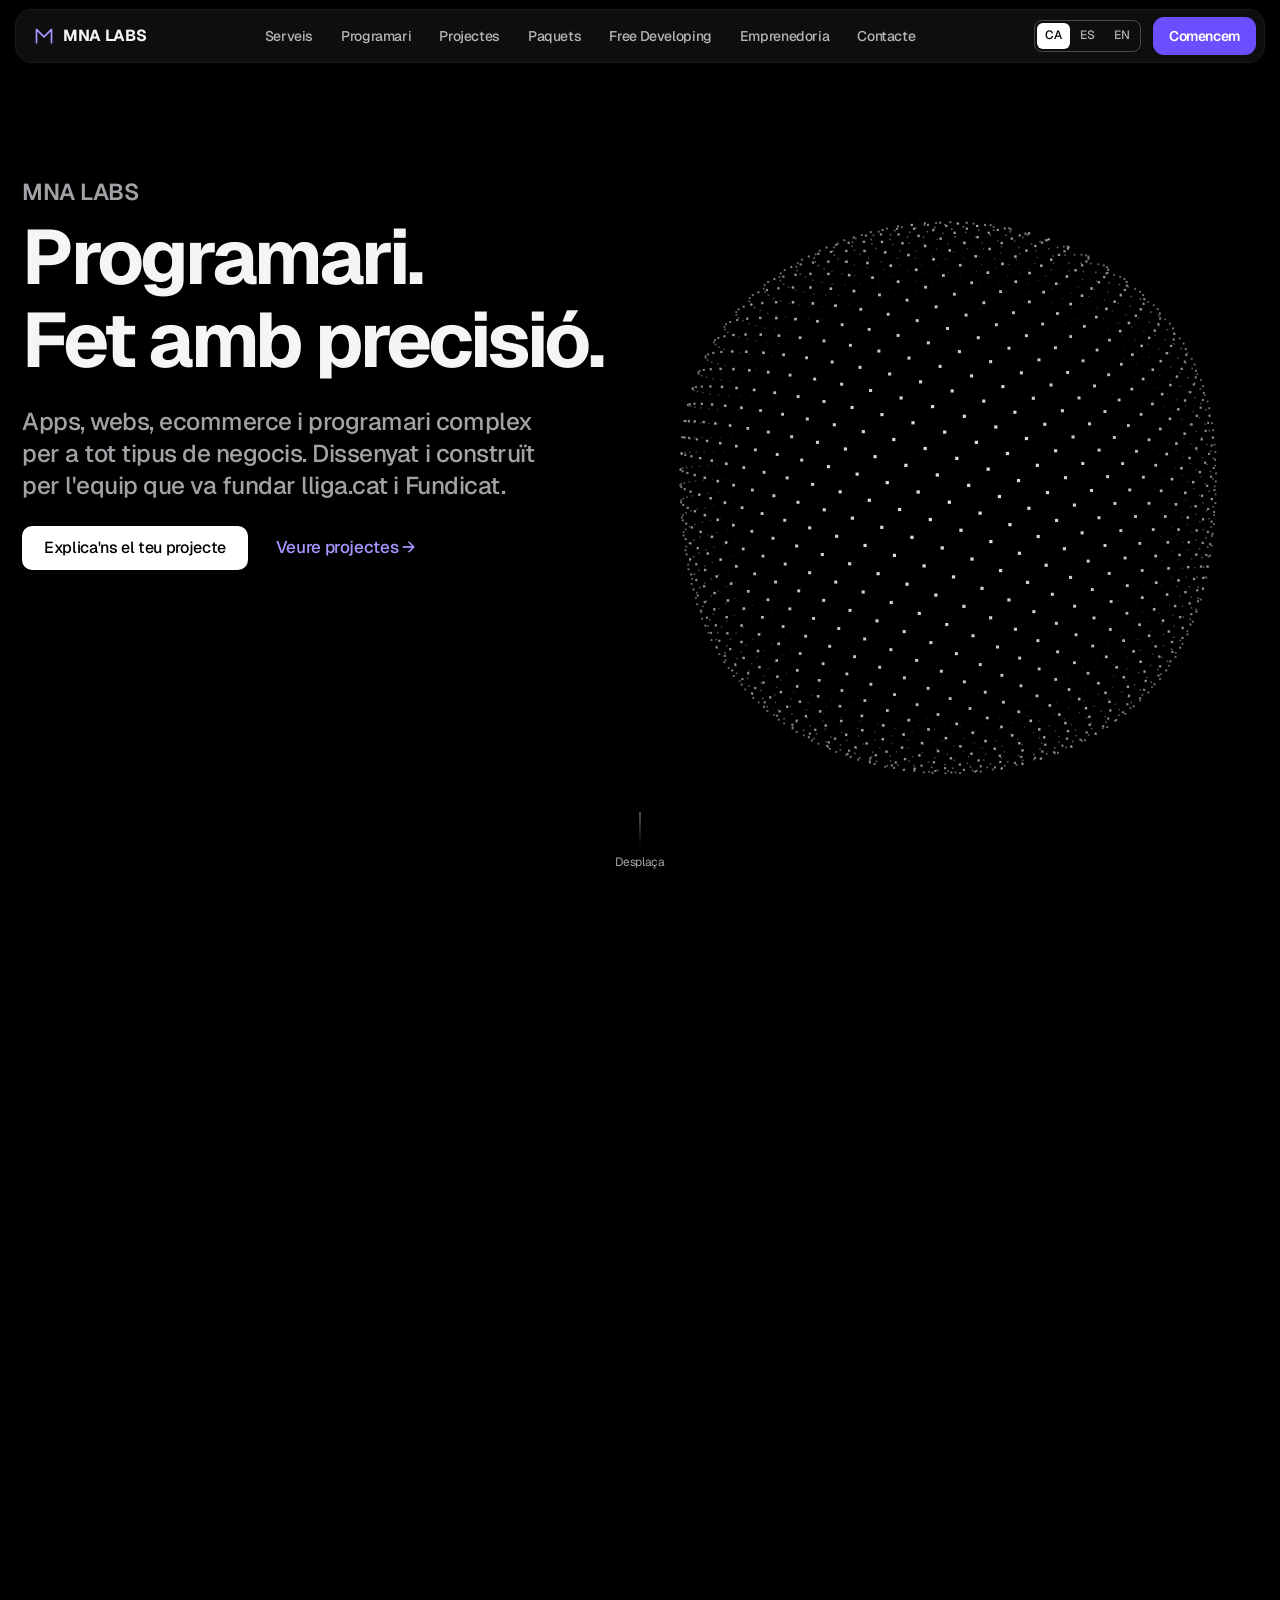
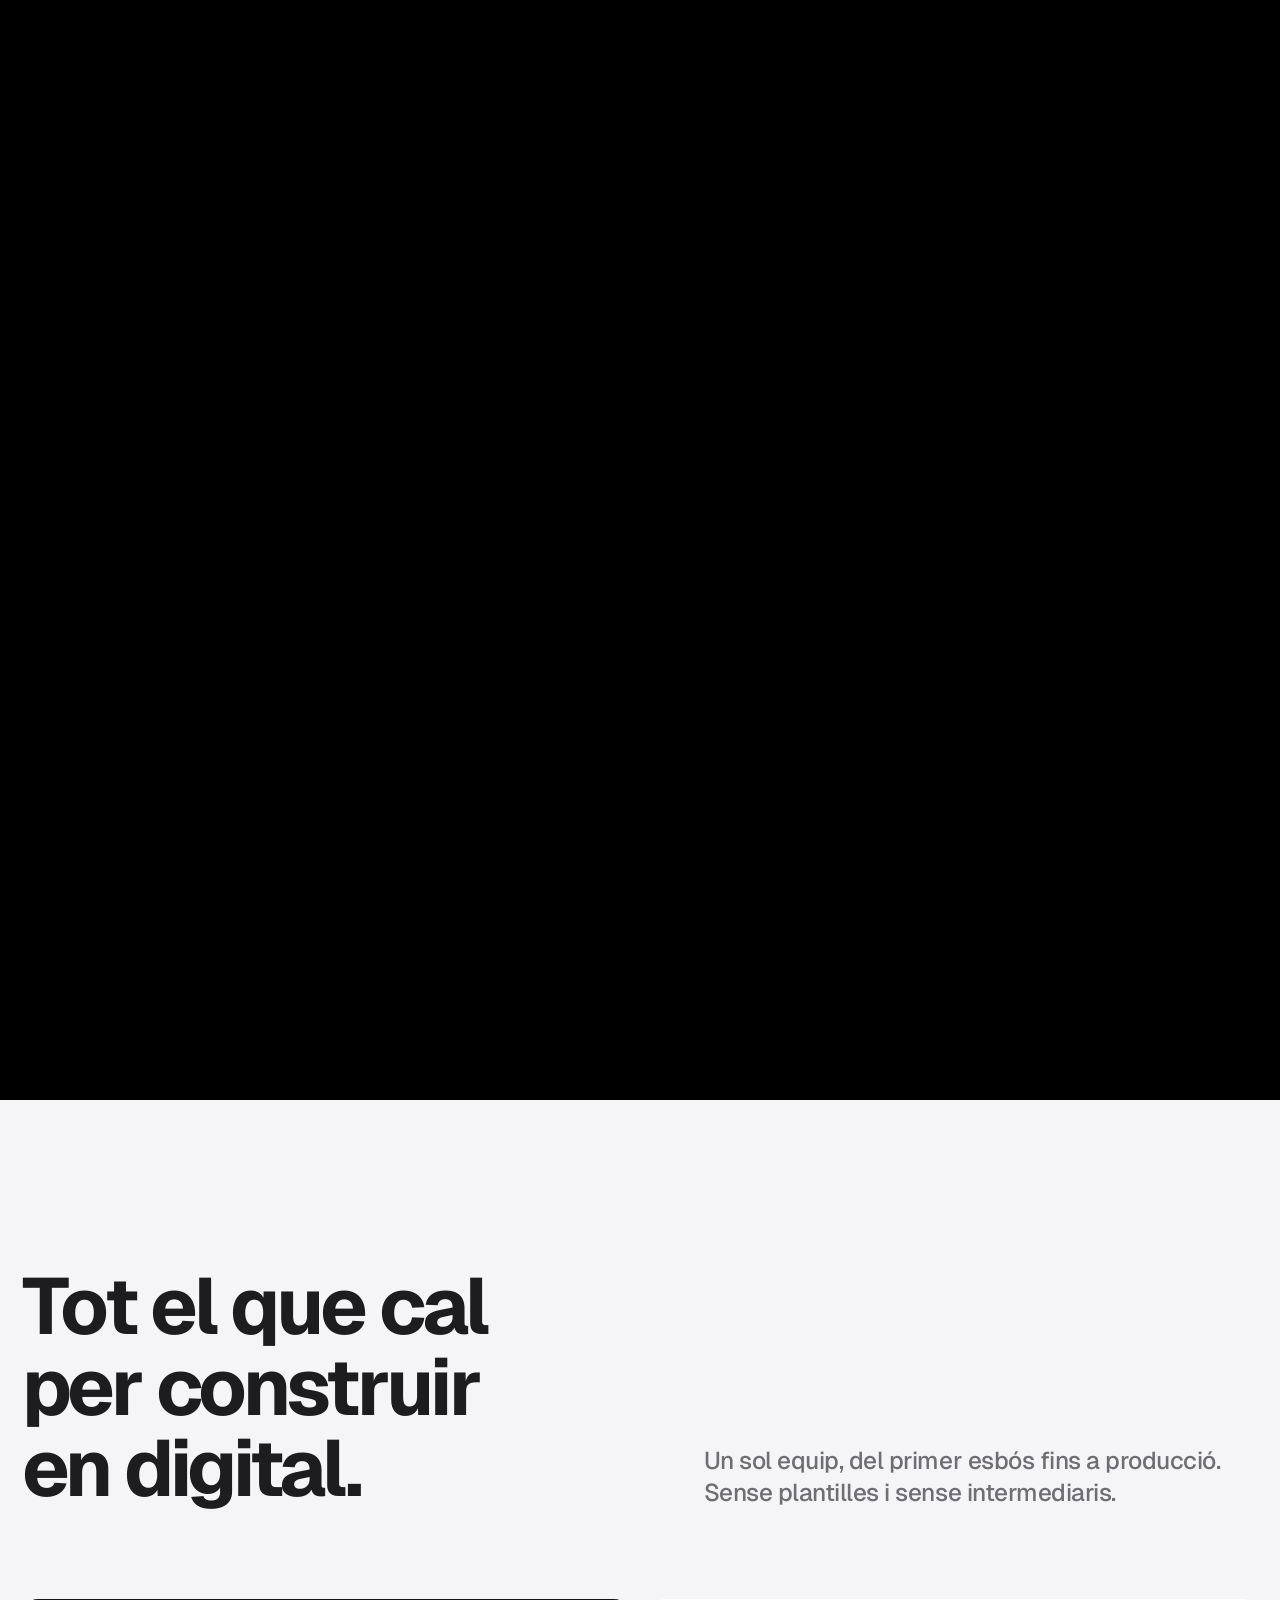
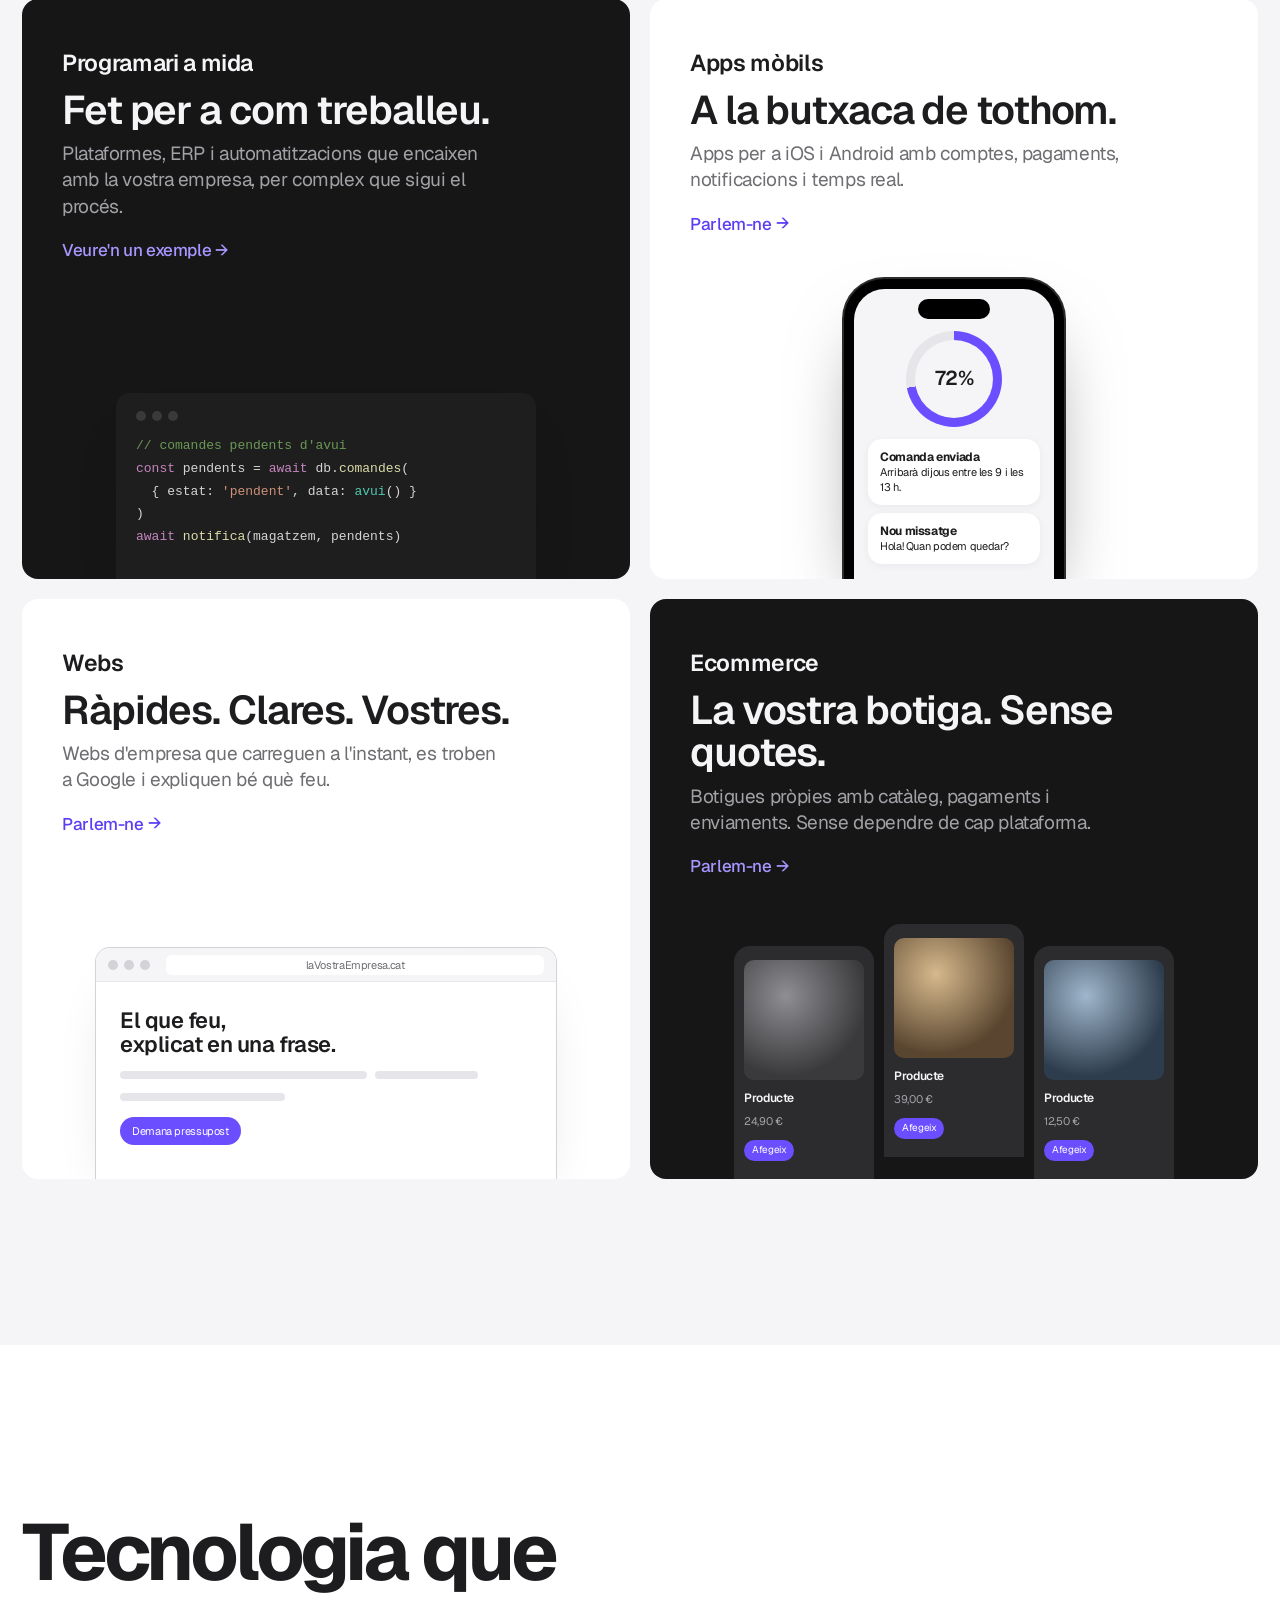
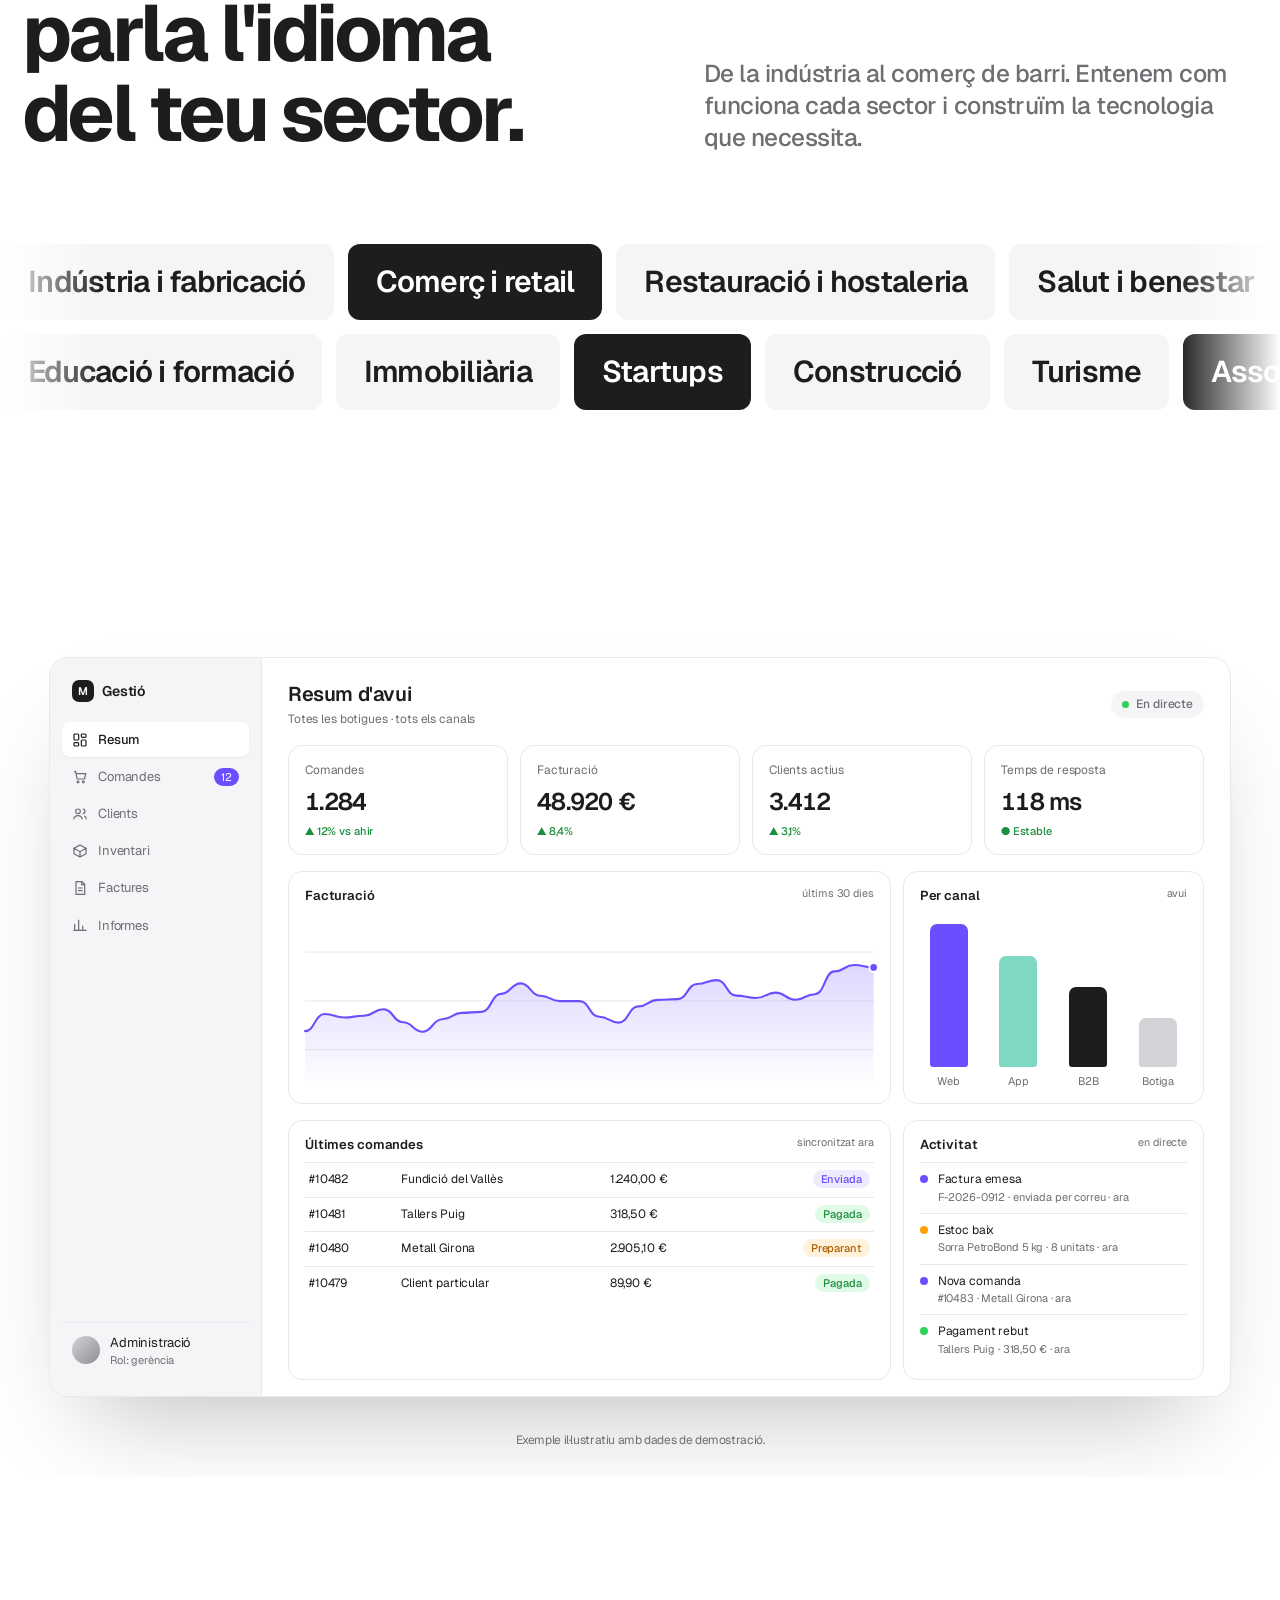
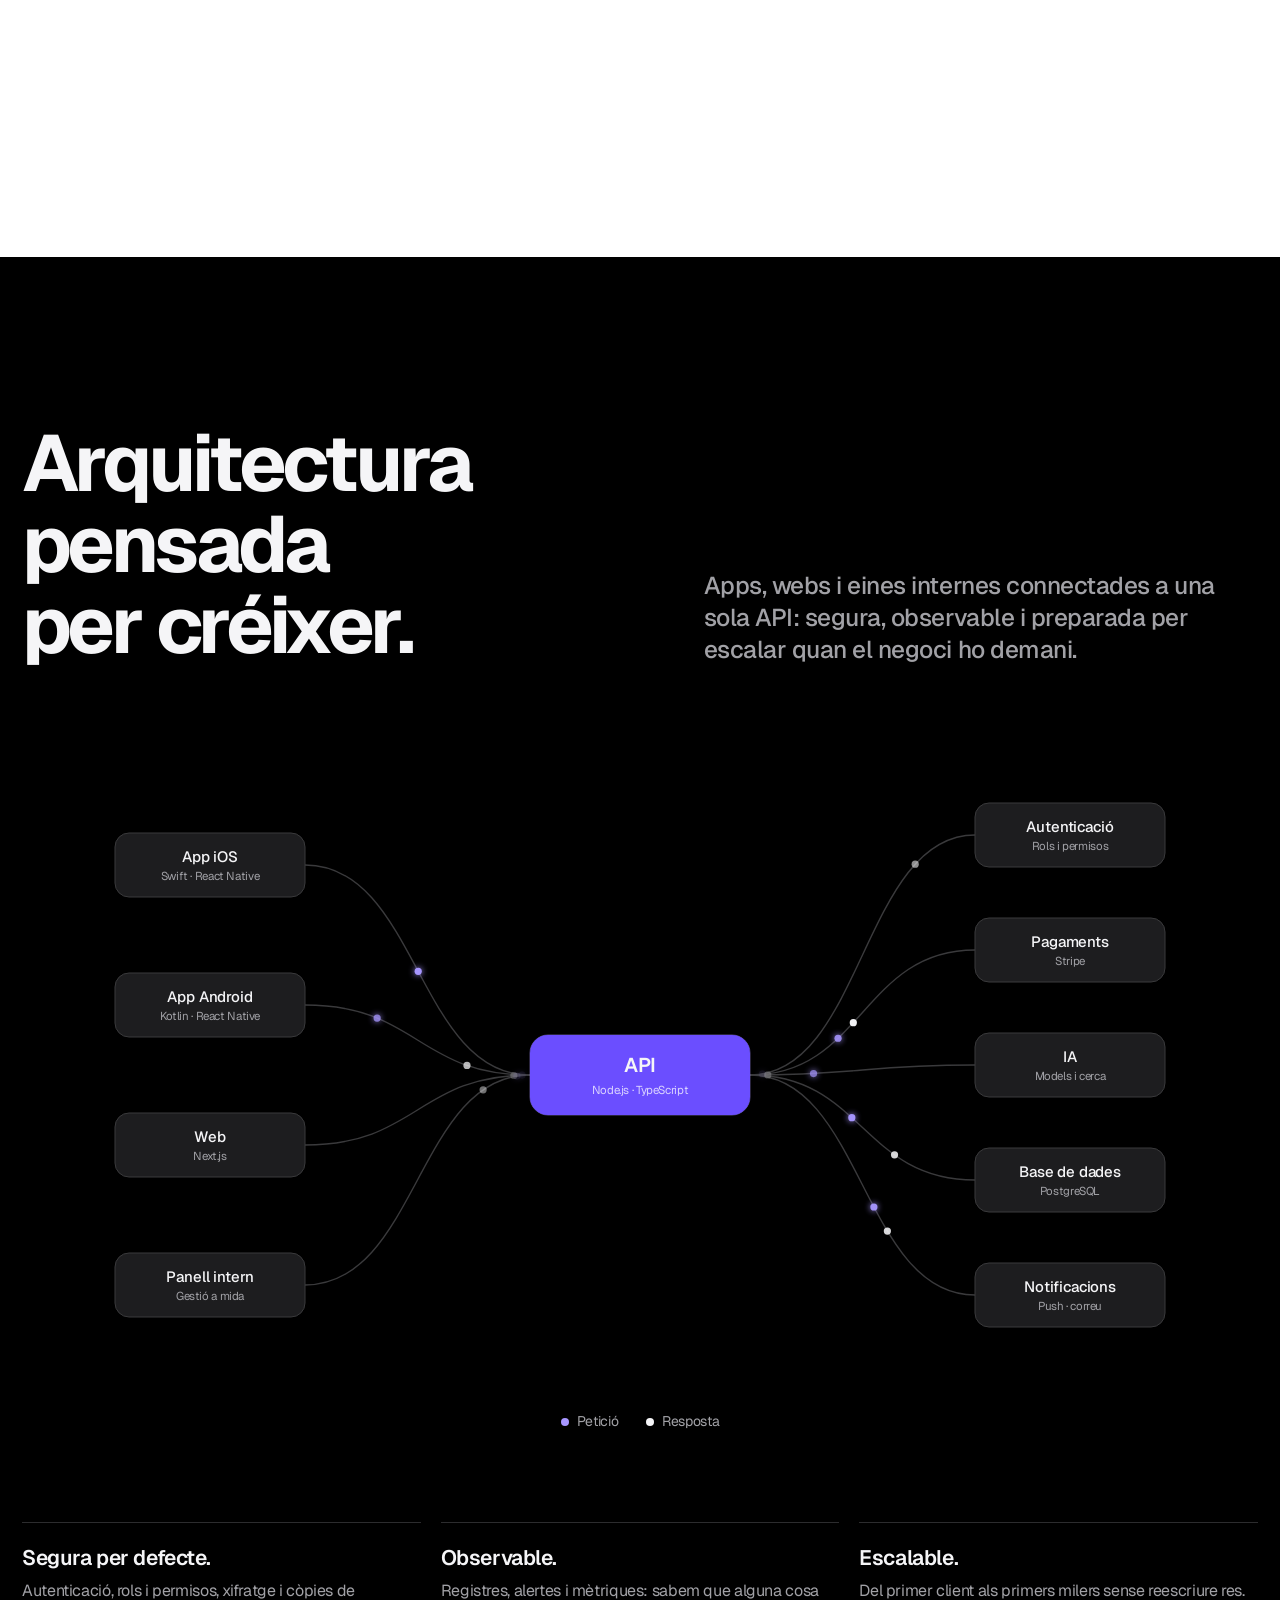
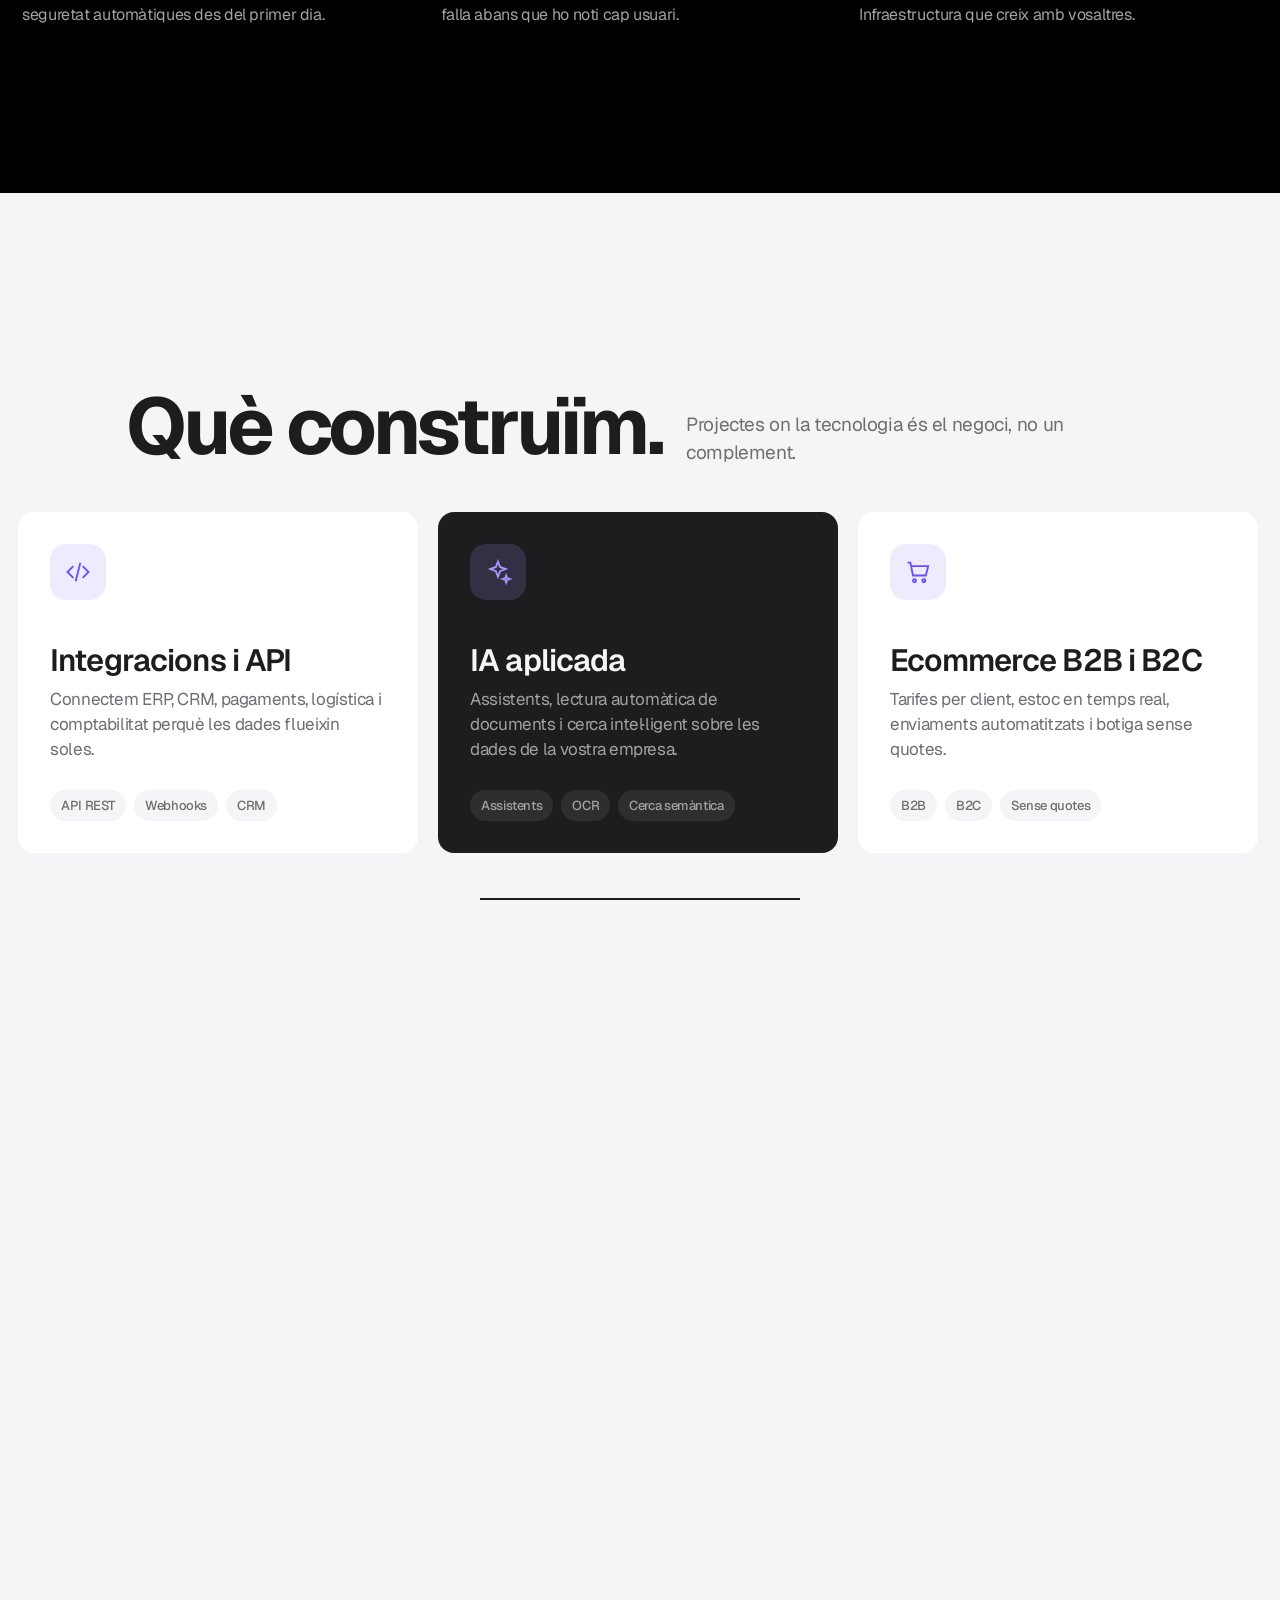
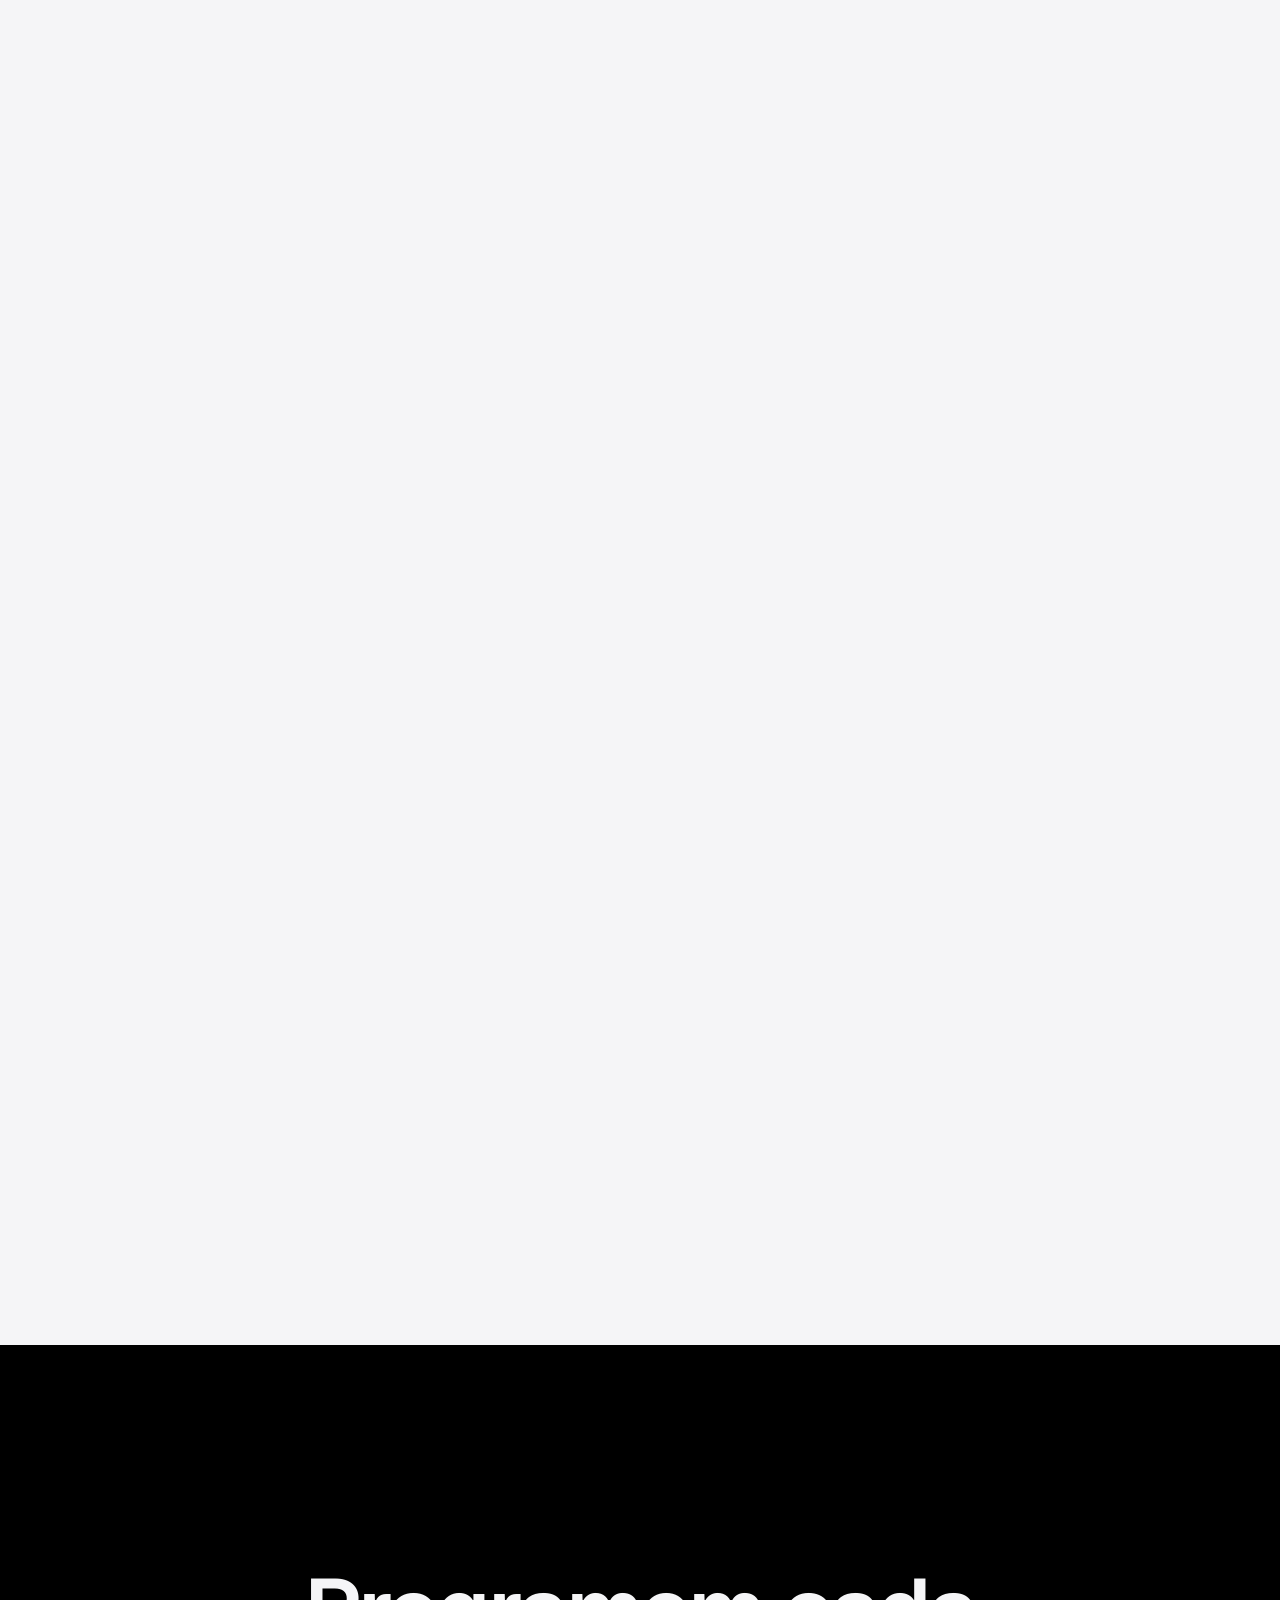
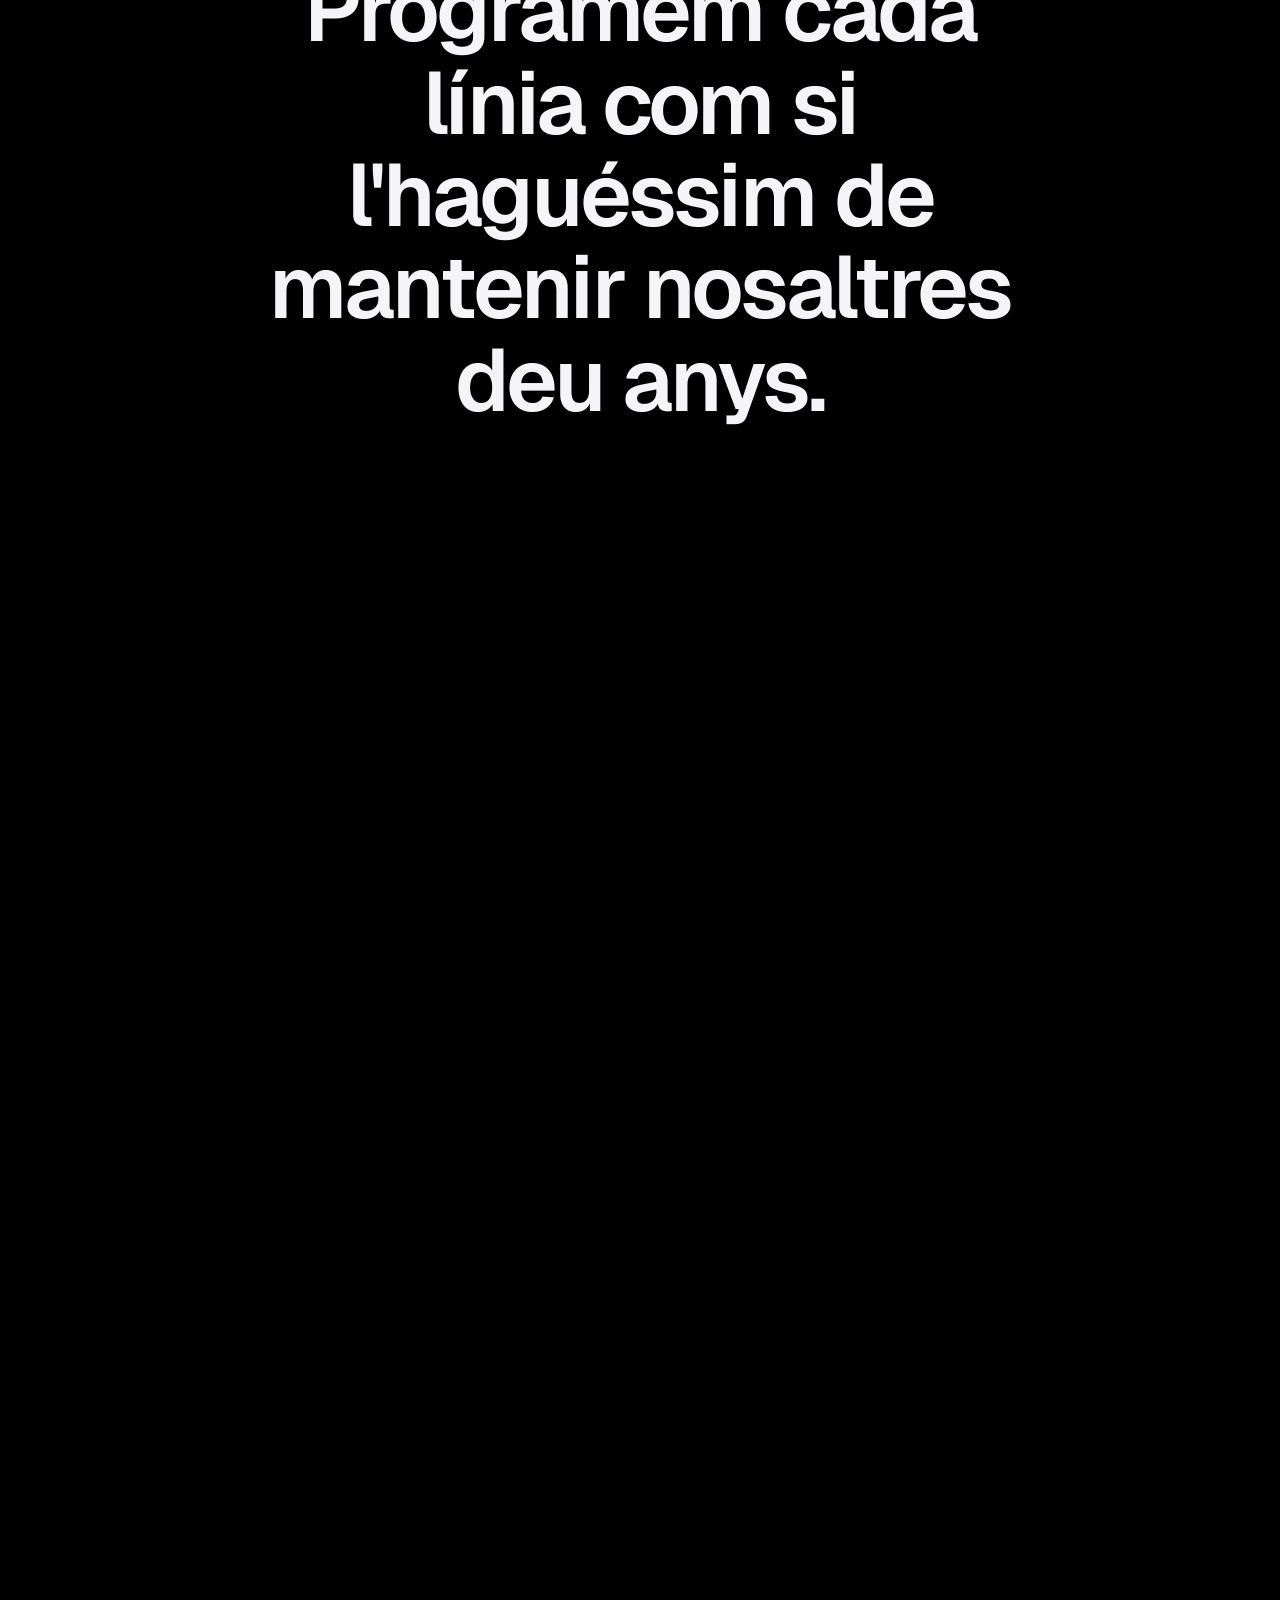
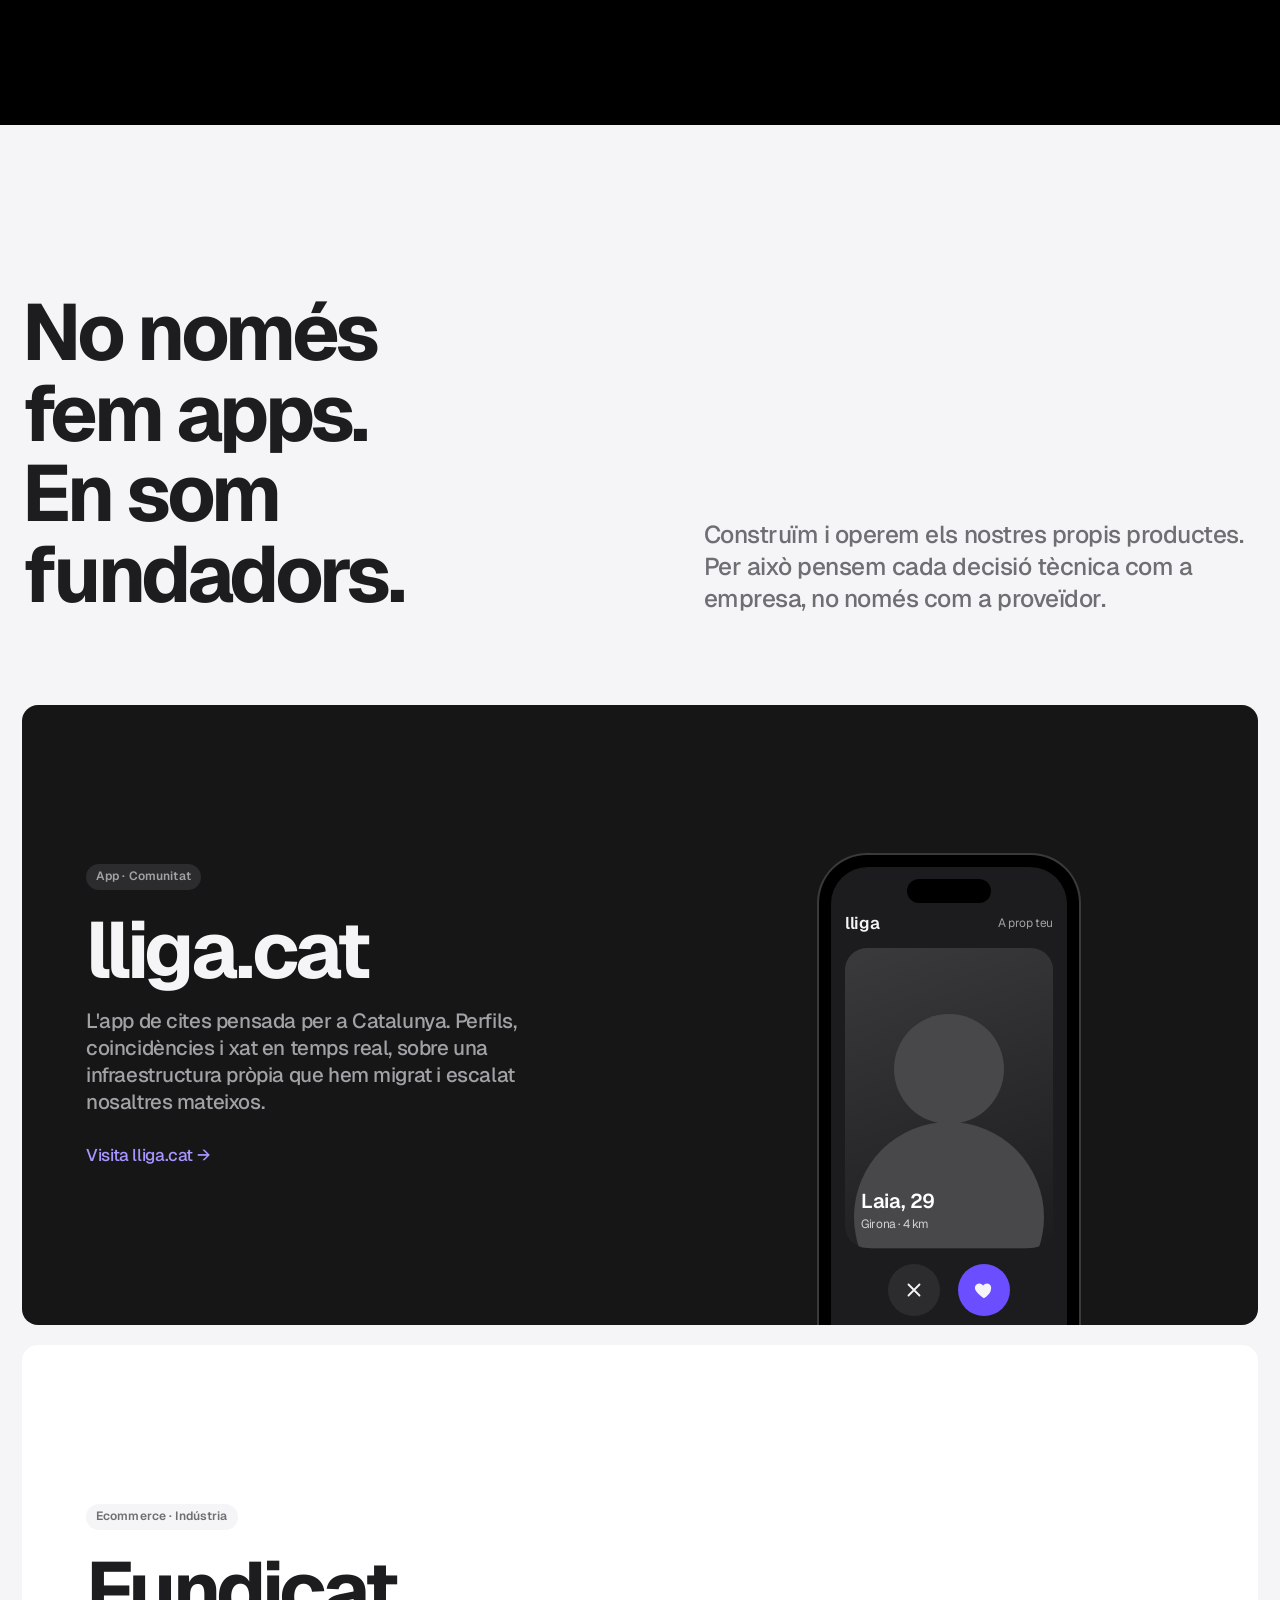
==== commit 64cc7f1b: "Ajustos d'accessibilitat segons la guia d'Apple Co-Authored-By: Claude Opus 5.5 <noreply@anthropic.c" ====
--- a/index.html
+++ b/index.html
@@ -14,7 +14,7 @@
   --paper:#f5f5f7;
   --ink:#1d1d1f;
   --ink-2:#6e6e73;
-  --ink-3:#86868b;
+  --ink-3:#6e6e73;
   --line:#d2d2d7;
   --line-2:#e8e8ed;
   --black:#000000;
@@ -98,6 +98,22 @@
   .nav-ind{display:none}
   .nav-burger{display:flex}
 }
+/* guia d'Apple: controls còmodes al tàctil, vidre opcional i més contrast quan es demana */
+@media (pointer:coarse){
+  .lang button{min-height:36px;min-width:38px}
+  .pk-opts button{min-height:36px;padding:0 14px}
+  .nav-burger{width:44px;height:44px}
+}
+@media (prefers-reduced-transparency:reduce){
+  .nav-in{background:#fff;backdrop-filter:none;-webkit-backdrop-filter:none}
+  .nav.on-dark .nav-in{background:#1c1c1e}
+}
+@media (prefers-contrast:more){
+  :root{--ink-2:#3a3a3c;--ink-3:#48484a;--line:#8e8e93;--line-2:#aeaeb2;--on-night-2:#d1d1d6}
+  .nav-in{background:#fff;box-shadow:0 0 0 1px #000}
+  .nav.on-dark .nav-in{background:#000;box-shadow:0 0 0 1px #fff}
+}
+@media (prefers-reduced-motion:reduce){.pk:hover .pk-ex img{transform:none}.nav-ind{transition:none}}
 @media (max-width:560px){.nav{padding:8px 10px 0}.nav-in{padding:0 4px 0 14px;gap:8px}.nav-cta{display:none}}
 .nav-right{display:flex;align-items:center;gap:12px}
 .lang{display:inline-flex;padding:2px;border-radius:8px;border:1px solid var(--line);gap:2px}
@@ -504,7 +520,7 @@
 .pk ul{padding-top:20px;border-top:1px solid var(--line-2)}
 .pk ul{list-style:none;display:grid;gap:9px}
 .pk li{display:flex;gap:11px;font-size:15px;line-height:1.35}
-.pk li::before{content:"";flex:none;width:9px;height:5px;margin-top:6px;border-left:2px solid var(--blue);border-bottom:2px solid var(--blue);transform:rotate(-45deg)}
+.pk li::before{content:"";flex:none;width:9px;height:5px;margin-top:6px;border-left:2px solid var(--ink-2);border-bottom:2px solid var(--ink-2);transform:rotate(-45deg)}
 .pk li.pk-all{display:none;color:var(--link);font-weight:500}
 .pkgs.all li.pk-all{display:flex}
 .pk .btn{width:100%}
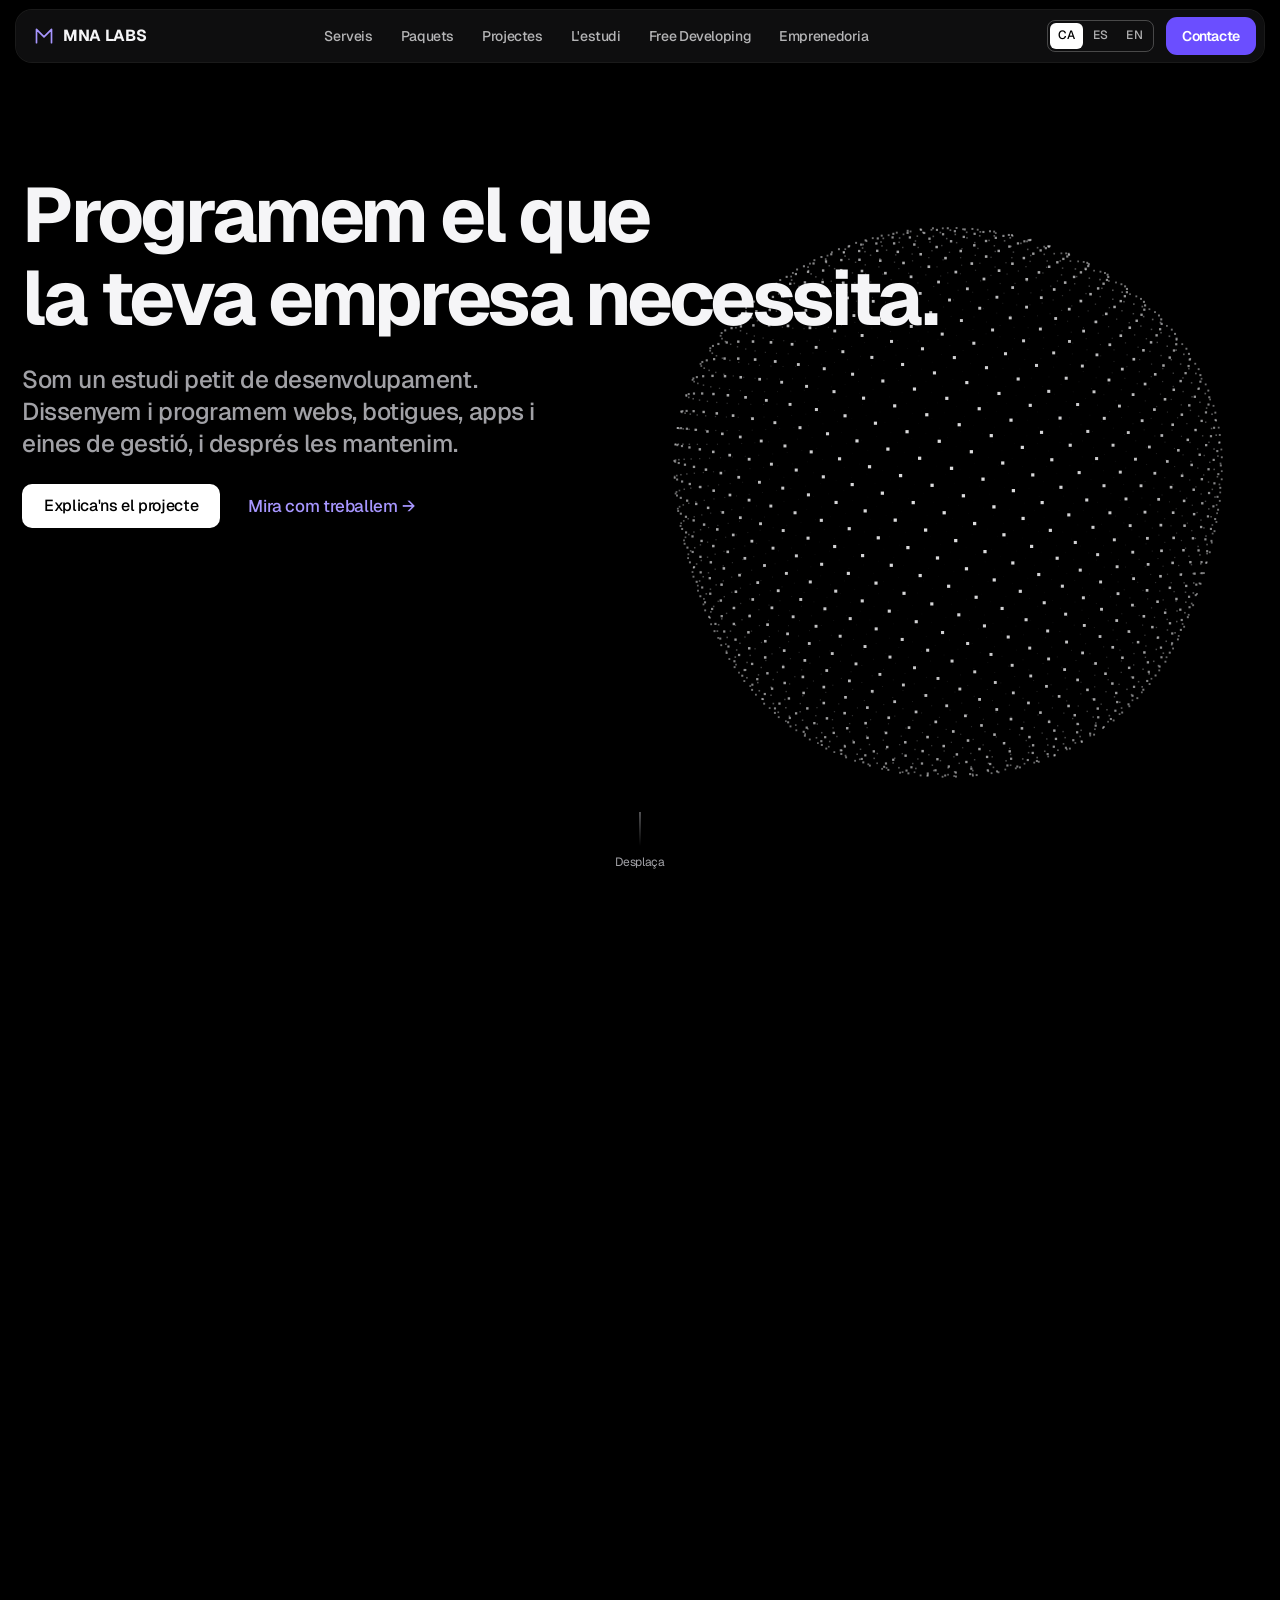
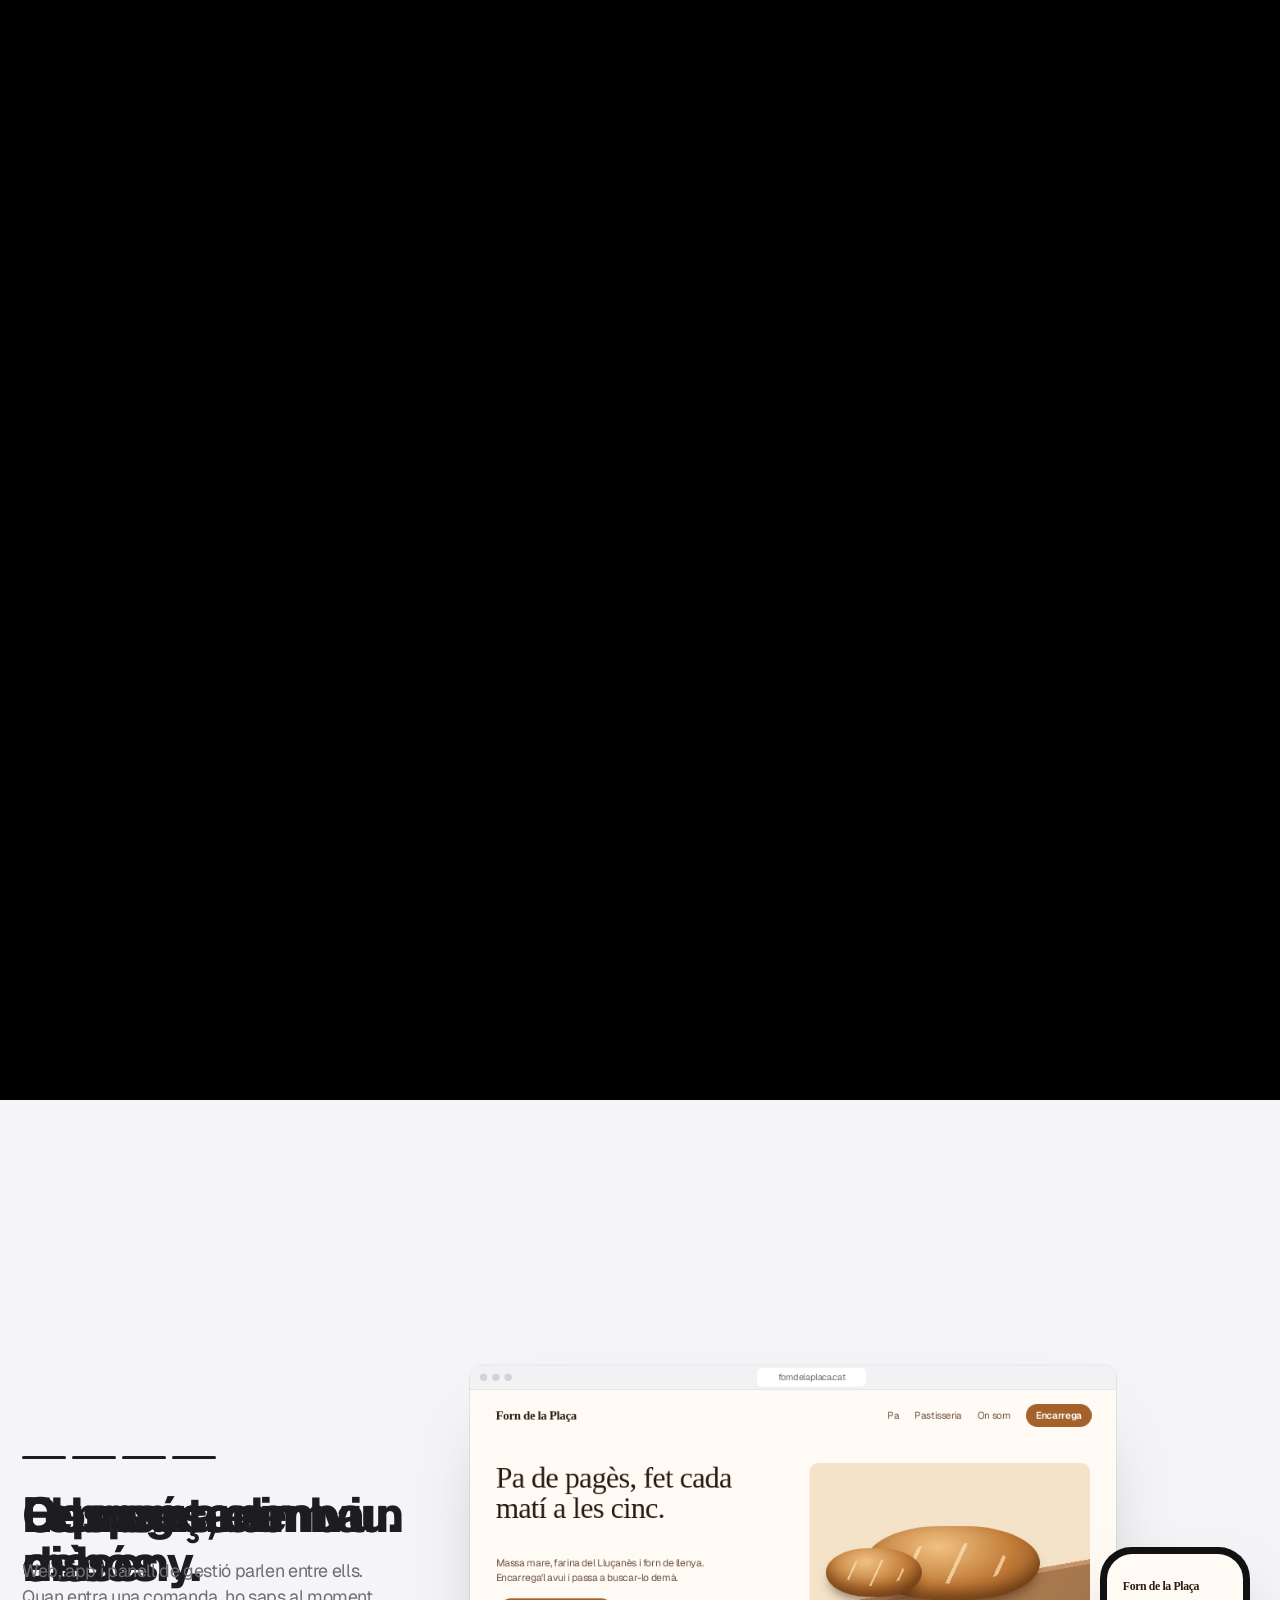
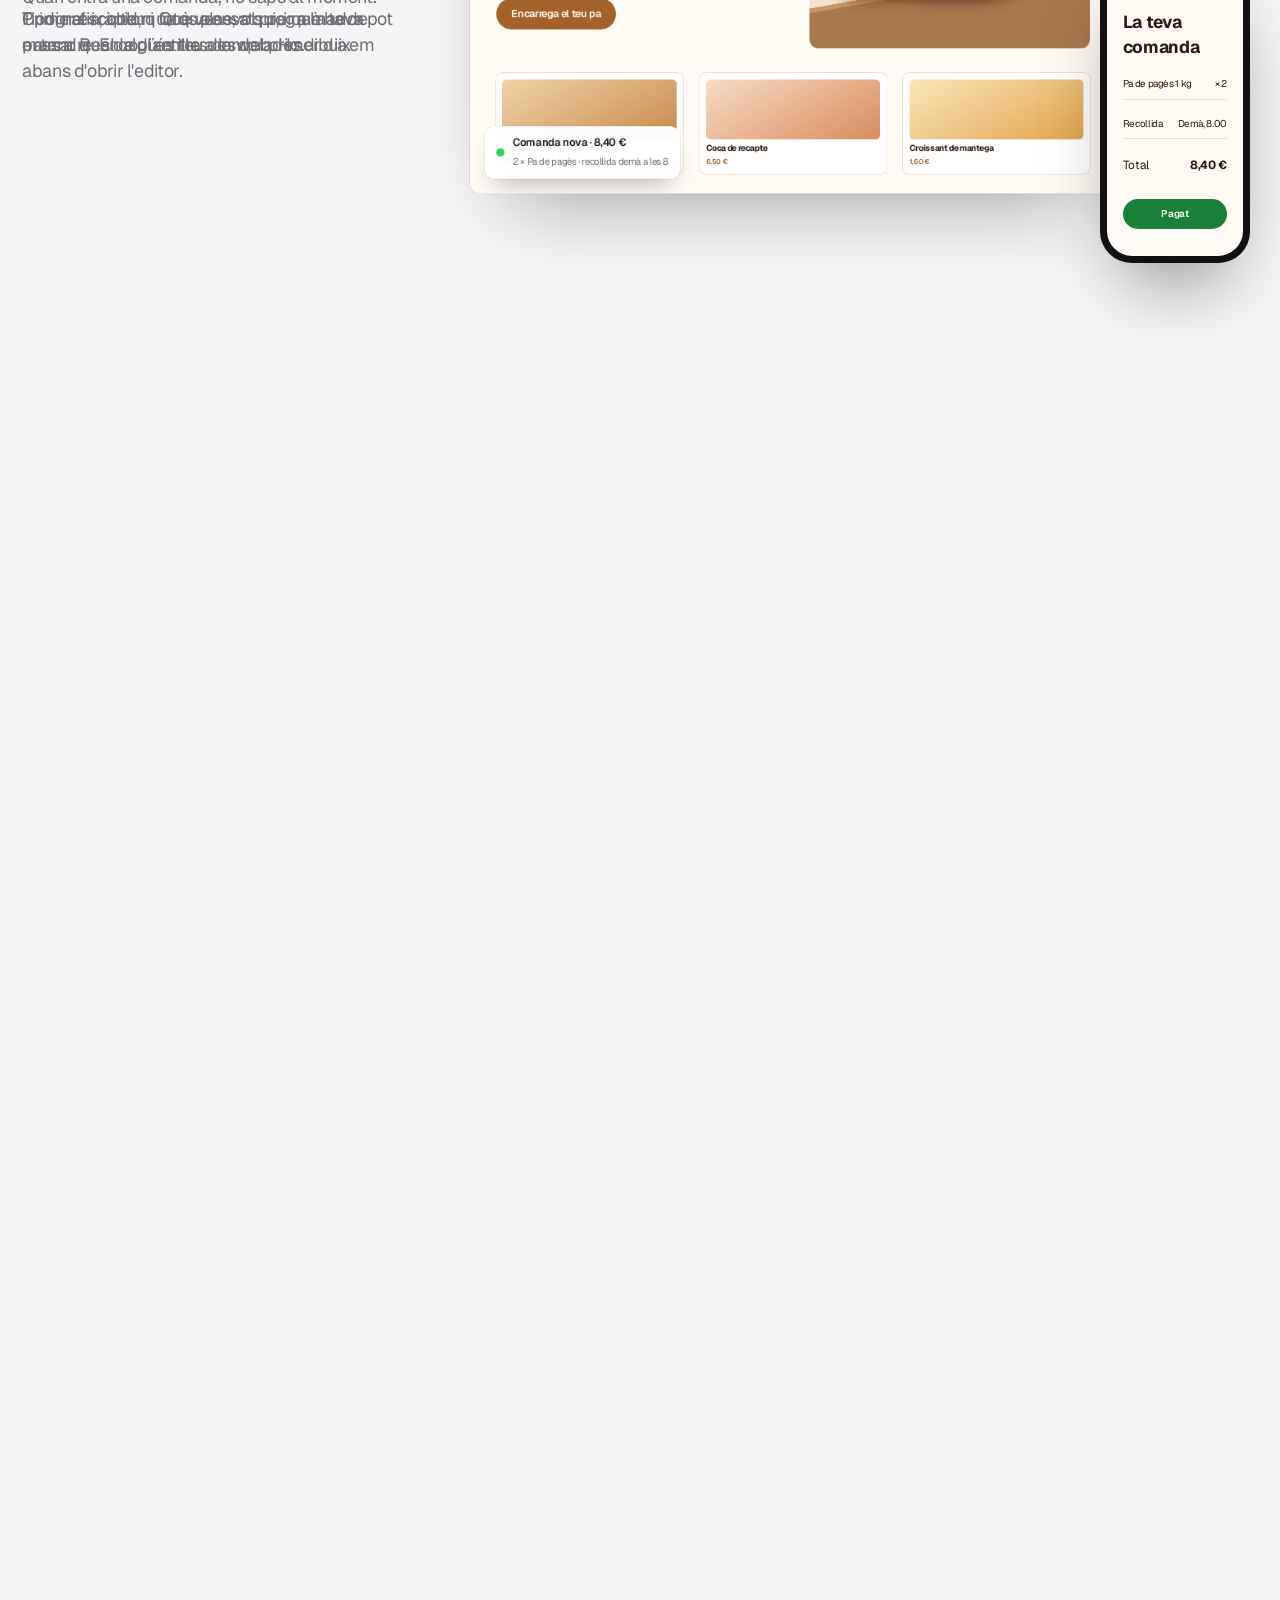
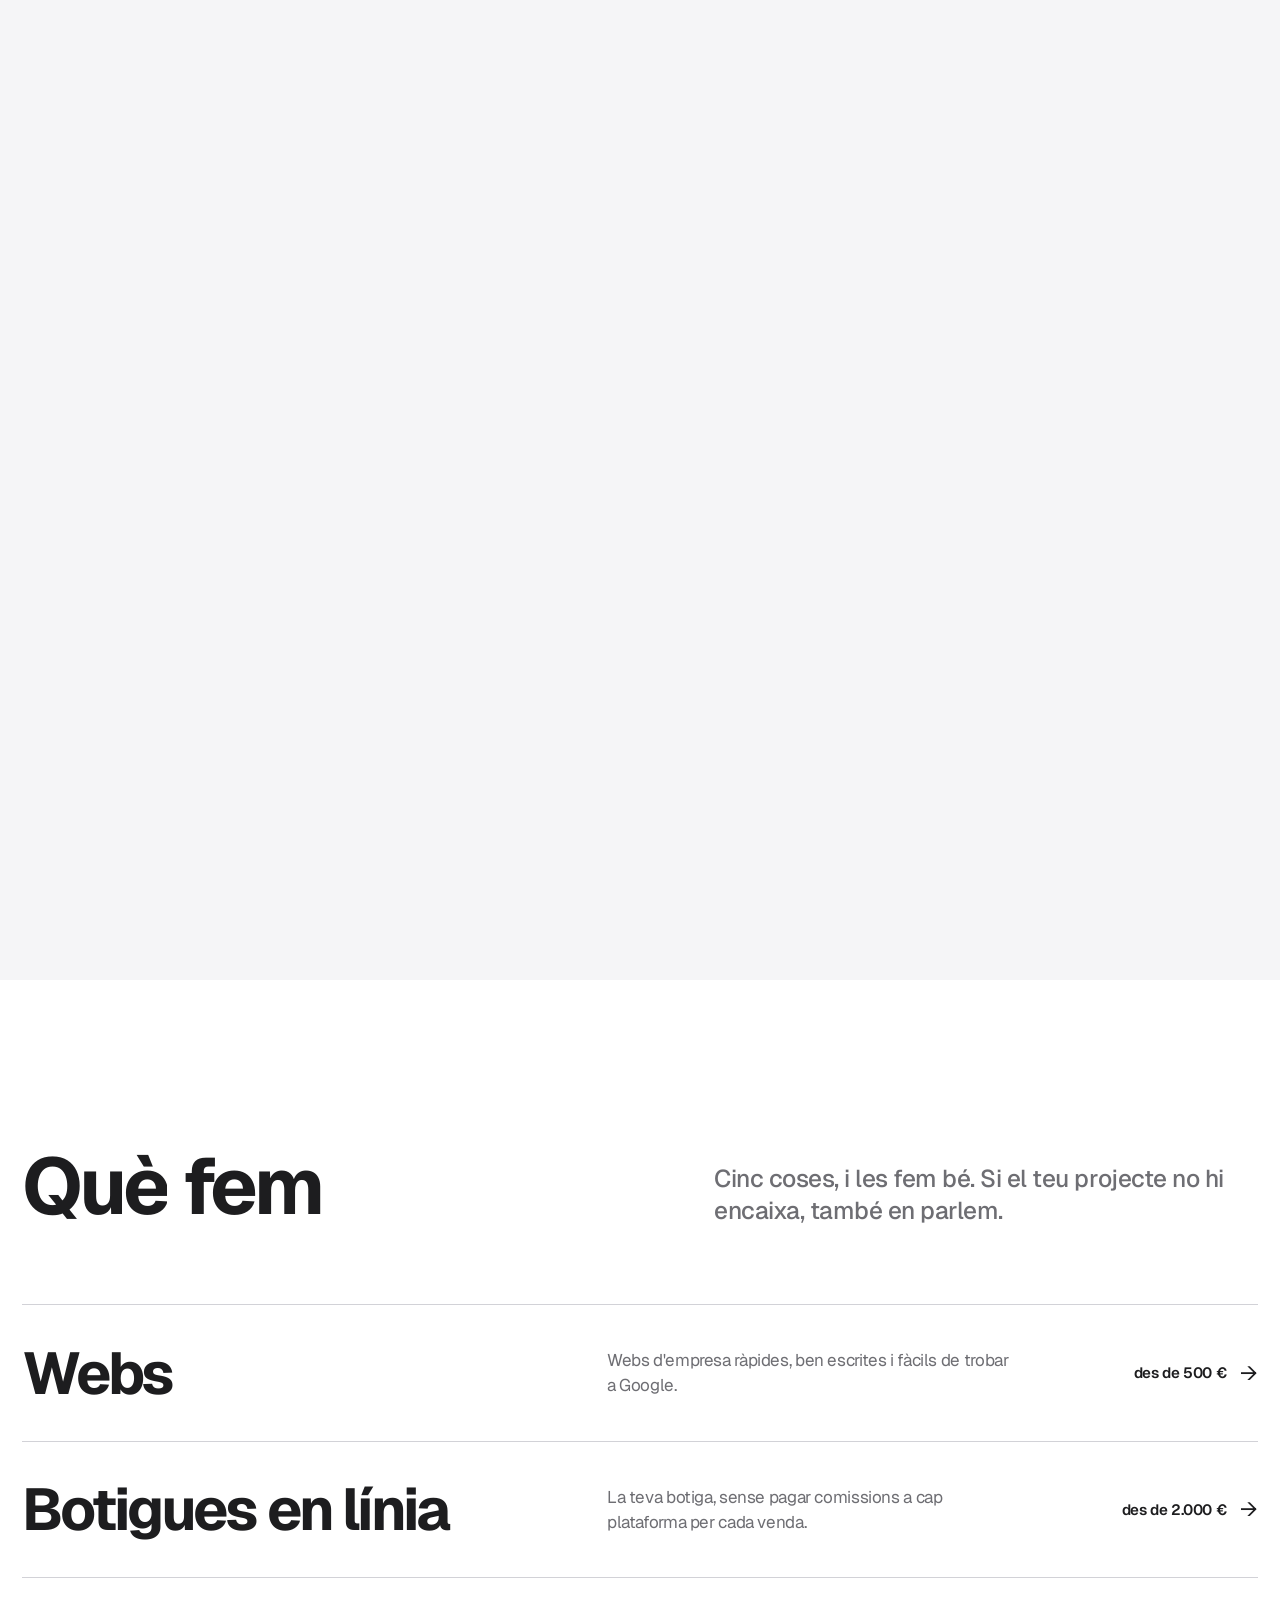
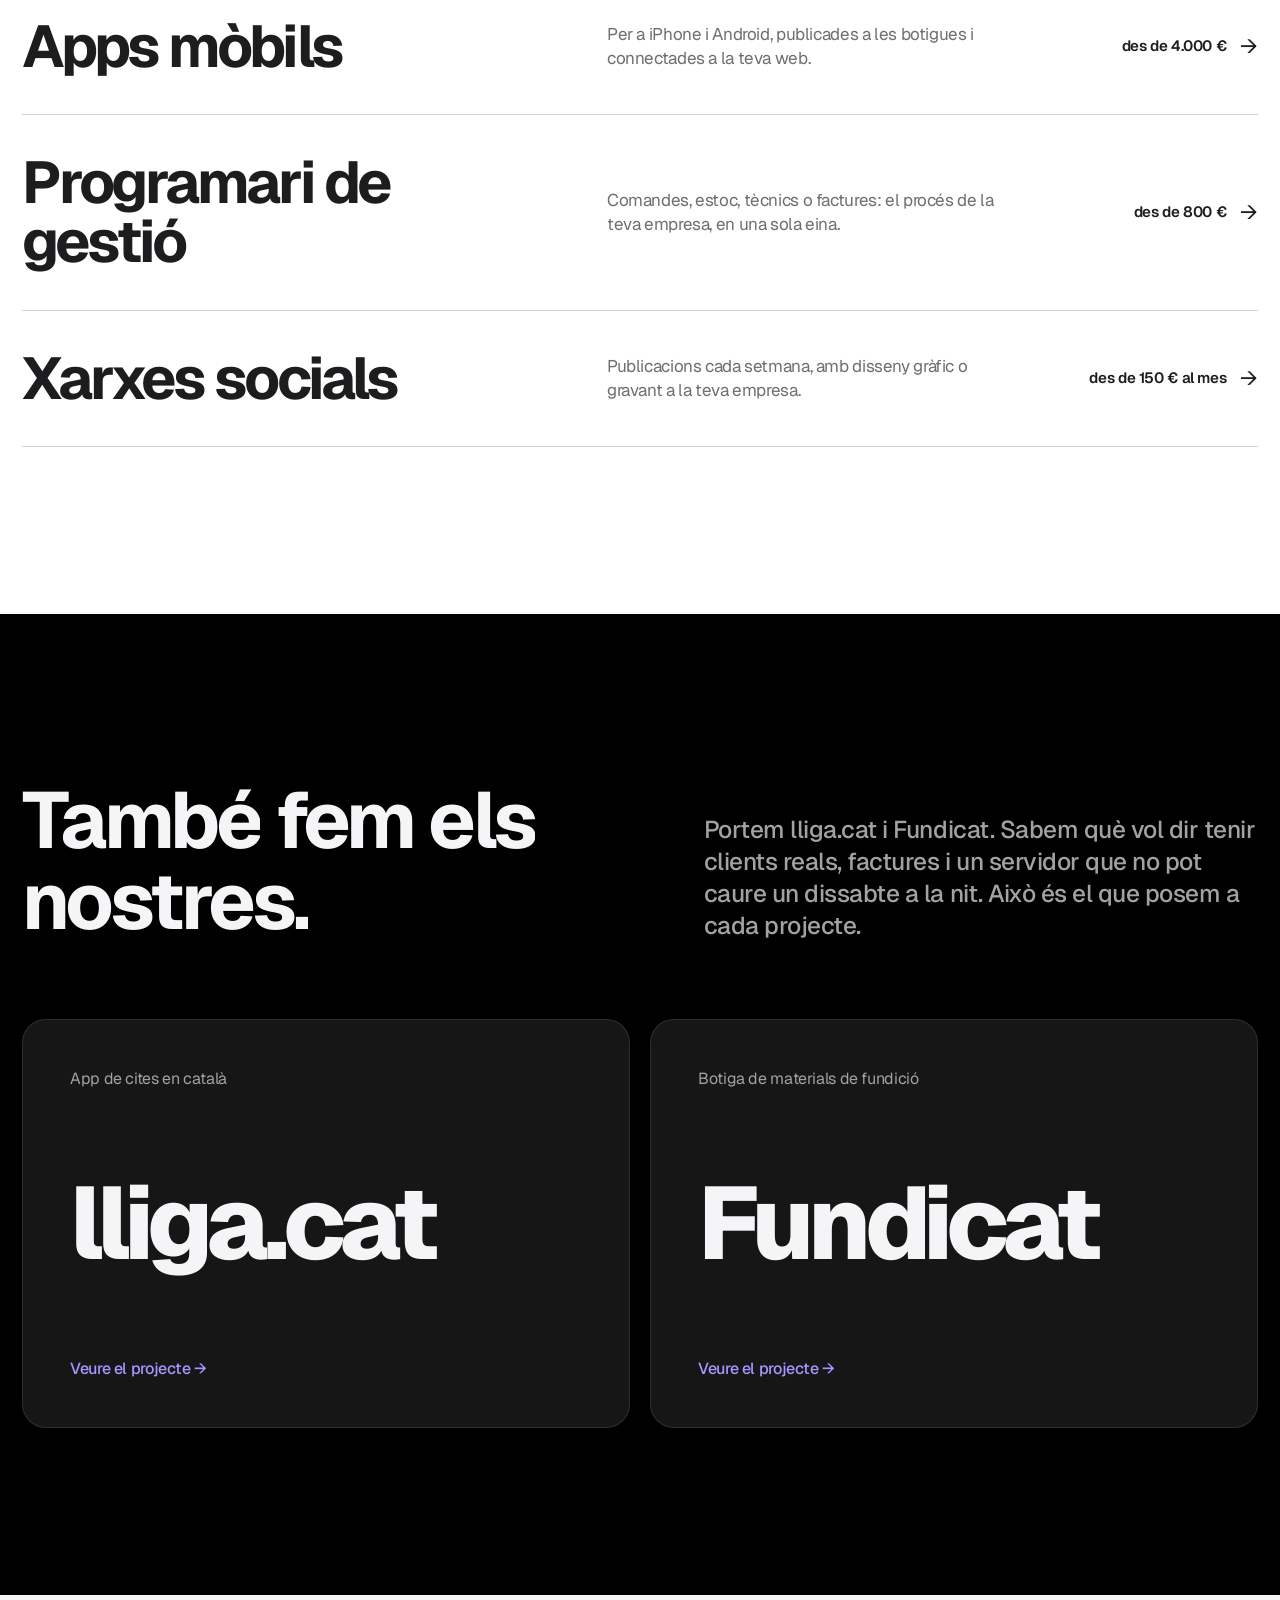
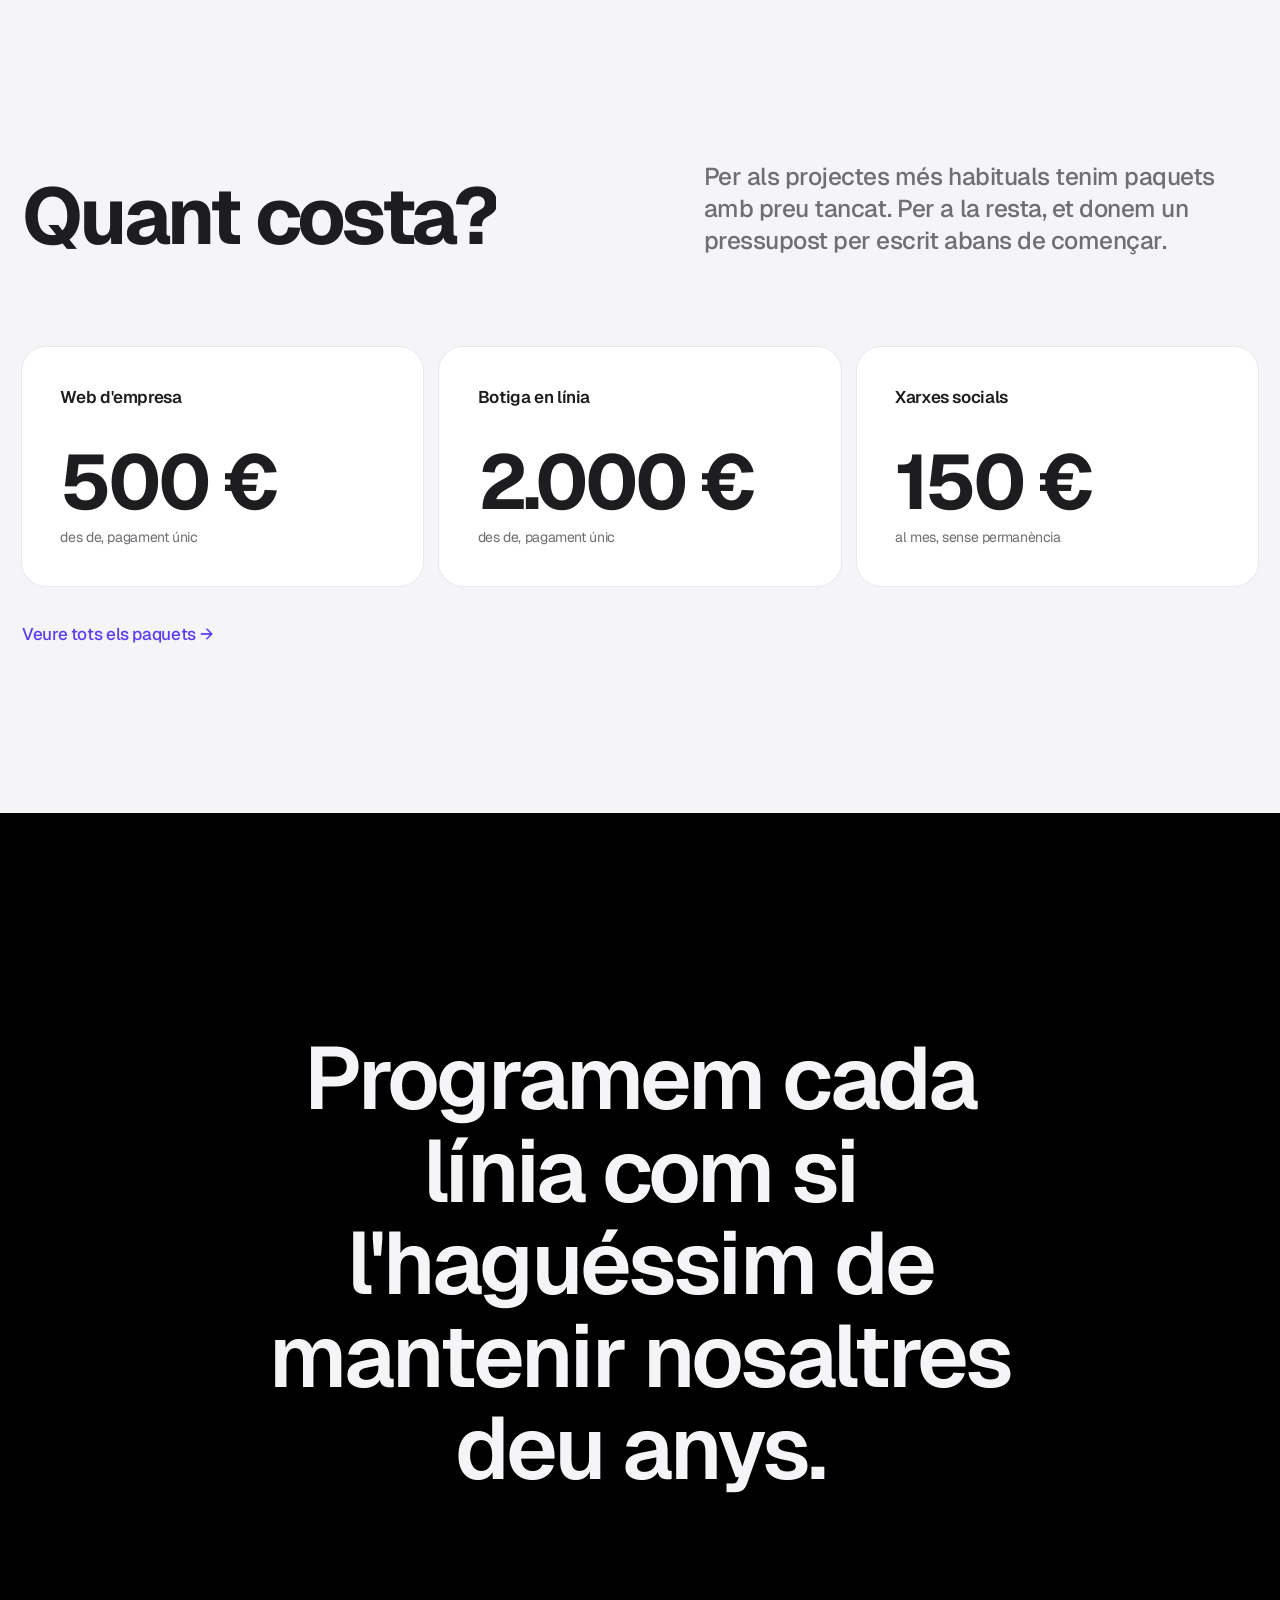
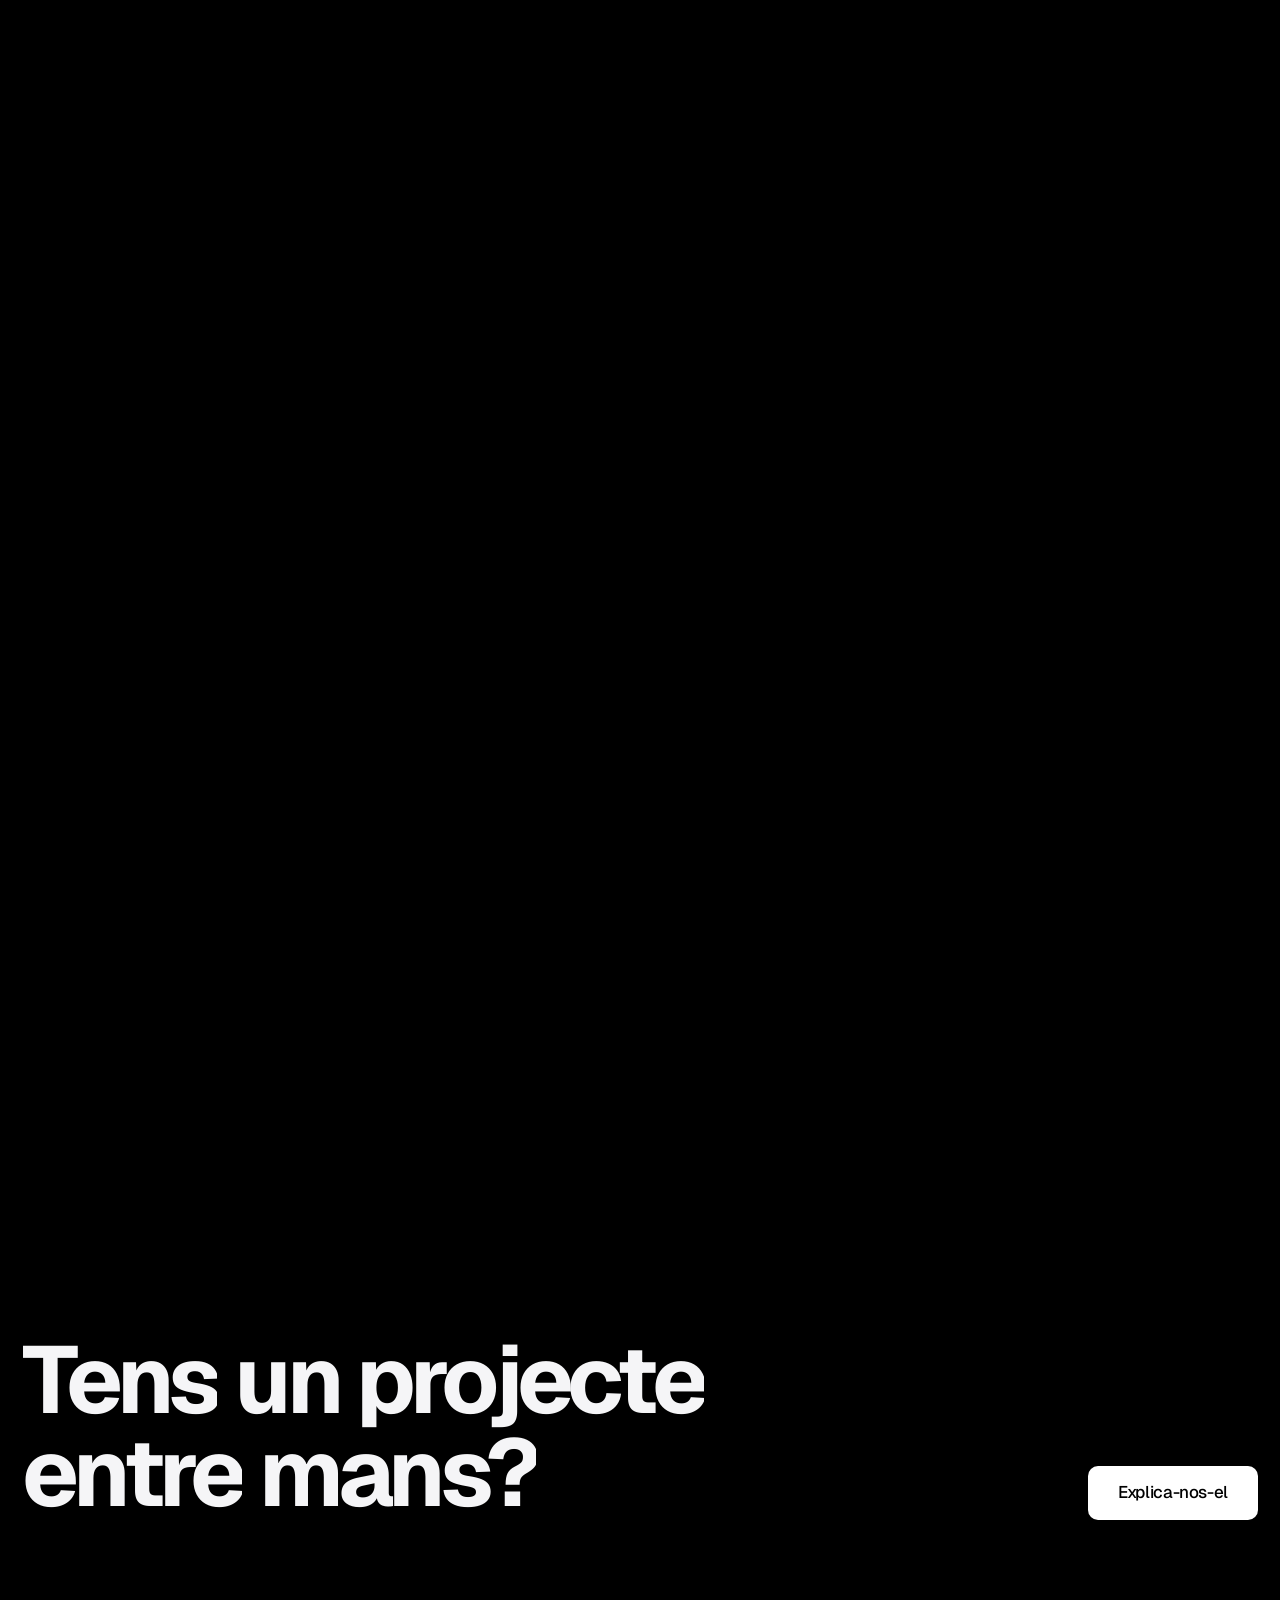
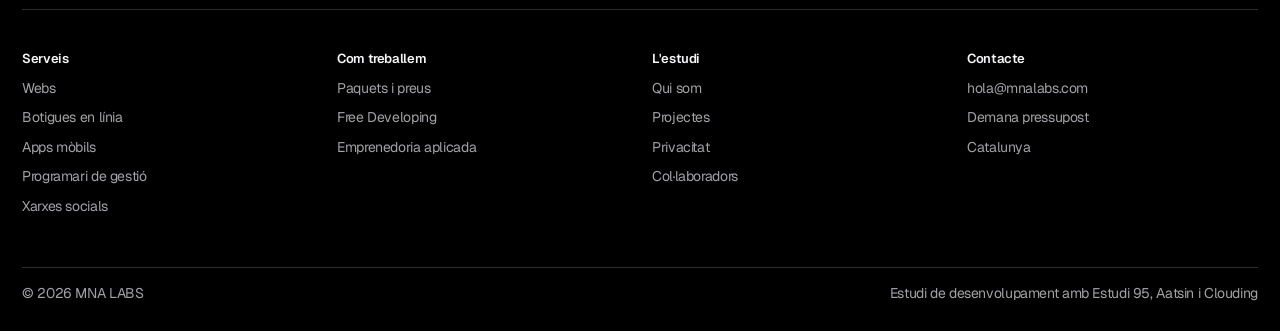
==== commit fb6755de: "Web nova de diverses pàgines amb portada animada Co-Authored-By: Claude Opus 5.5 <noreply@anthropic." ====
--- a/index.html
+++ b/index.html
@@ -3,2062 +3,200 @@
 <head>
 <meta charset="utf-8">
 <meta name="viewport" content="width=device-width, initial-scale=1">
-<title>MNA LABS</title>
-<meta name="description" content="MNA LABS — estudi de desenvolupament digital. Programari complex, apps, webs i ecommerce. Fundadors de lliga.cat i Fundicat.">
+<title>MNA LABS · Estudi de desenvolupament</title>
+<meta name="description" content="Estudi de desenvolupament a Catalunya. Dissenyem, programem i mantenim webs, botigues en línia, apps i programari de gestió.">
+<meta name="theme-color" content="#000000">
 <link rel="preconnect" href="https://fonts.googleapis.com">
 <link rel="preconnect" href="https://fonts.gstatic.com" crossorigin>
 <link href="https://fonts.googleapis.com/css2?family=Geist:wght@400;500;600;700;800&display=swap" rel="stylesheet">
-<style>
-:root{
-  --white:#ffffff;
-  --paper:#f5f5f7;
-  --ink:#1d1d1f;
-  --ink-2:#6e6e73;
-  --ink-3:#6e6e73;
-  --line:#d2d2d7;
-  --line-2:#e8e8ed;
-  --black:#000000;
-  --night:#161617;
-  --night-2:#1d1d1f;
-  --night-3:#2c2c2e;
-  --on-night:#f5f5f7;
-  --on-night-2:#a1a1a6;
-  --blue:#6b4eff;
-  --blue-hover:#5838f0;
-  --blue-soft:rgba(107,78,255,.11);
-  --link:#5a3ef5;
-  --link-night:#a796ff;
-  --green:#30d158;
-  --orange:#ff9f0a;
-  --r-tile:16px;
-  --r-ui:10px;
-  --wrap:1024px;
-  --wide:1440px;
-  --ease:cubic-bezier(.25,.1,.25,1);
-  --ease-out:cubic-bezier(.16,1,.3,1);
-}
-*{box-sizing:border-box;margin:0;padding:0}
-html{scroll-behavior:smooth;overflow-x:clip;-webkit-text-size-adjust:100%}
-body{background:var(--white);color:var(--ink);font-family:Geist,"Helvetica Neue",Arial,sans-serif;font-size:17px;line-height:1.47;letter-spacing:-.022em;-webkit-font-smoothing:antialiased}
-a{color:inherit;text-decoration:none}
-:focus-visible{outline:2px solid var(--blue);outline-offset:3px;border-radius:6px}
-.wrap{max-width:var(--wrap);margin:0 auto;padding:0 22px}
-.wide{max-width:var(--wide);margin:0 auto;padding:0 22px}
-@media (max-width:640px){.wrap,.wide{padding:0 16px}}
-
-h1,h2,h3{font-weight:600;letter-spacing:-.028em;line-height:1.07}
-.h-hero{font-size:clamp(48px,8vw,96px);font-weight:700;letter-spacing:-.045em;line-height:1.02}
-.h-sec{font-size:clamp(40px,6.2vw,80px);font-weight:700;letter-spacing:-.045em;line-height:1.02}
-.h-tile{font-size:clamp(28px,3.4vw,40px)}
-.eyebrow{font-size:clamp(19px,1.8vw,24px);font-weight:600;letter-spacing:-.015em;margin-bottom:8px}
-.sub{font-size:clamp(19px,1.9vw,25px);line-height:1.32;letter-spacing:-.02em;font-weight:500}
-.center{text-align:center}
-
-.links{display:flex;gap:28px;justify-content:center;align-items:center;flex-wrap:wrap;margin-top:24px}
-.btn{display:inline-flex;align-items:center;justify-content:center;min-height:44px;padding:0 22px;border-radius:10px;background:var(--ink);color:#fff;font-size:16px;font-weight:500;border:0;cursor:pointer;font-family:inherit;letter-spacing:-.022em;transition:background .2s,transform .3s var(--ease-out)}
-.btn:hover{background:#000}
-.hero .btn{background:#fff;color:#000}
-.hero .btn:hover{background:#e8e8ed}
-.more{color:var(--link);font-size:17px;display:inline-flex;align-items:center;gap:4px}
-.more{font-weight:500}
-.more::after{content:"→";line-height:1;transition:transform .2s}
-.more:hover{text-decoration:underline}
-.more:hover::after{transform:translateX(4px)}
-.dark .more,.hero .more{color:var(--link-night)}
-
-/* NAV */
-/* menú flotant: una càpsula de vidre amb un indicador que llisca fins a l'apartat actiu */
-.nav{position:sticky;top:0;z-index:50;height:68px;padding:10px 16px 0;color:var(--ink);pointer-events:none}
-.nav-in{pointer-events:auto;position:relative;max-width:1280px;height:52px;margin:0 auto;padding:0 8px 0 18px;display:flex;align-items:center;justify-content:space-between;gap:20px;border-radius:16px;background:rgba(255,255,255,.74);backdrop-filter:saturate(180%) blur(22px);-webkit-backdrop-filter:saturate(180%) blur(22px);box-shadow:0 0 0 1px rgba(0,0,0,.06),0 10px 30px -12px rgba(0,0,0,.18);transition:background .4s,box-shadow .4s,color .4s}
-.nav.on-dark{color:var(--on-night)}
-.nav.on-dark .nav-in{background:rgba(28,28,30,.5);box-shadow:0 0 0 1px rgba(255,255,255,.1),0 10px 30px -12px rgba(0,0,0,.5)}
-.logo{display:flex;align-items:center;gap:9px;font-weight:700;font-size:16px;letter-spacing:-.02em;white-space:nowrap}
-.logo svg{width:20px;height:20px;color:var(--blue)}
-.nav.on-dark .logo svg{color:var(--link-night)}
-.nav-links{position:relative;display:flex;gap:2px;font-size:14px;font-weight:500;color:var(--ink-2)}
-.nav-links a{position:relative;z-index:1;padding:8px 13px;border-radius:10px;white-space:nowrap;transition:color .3s}
-.nav-links a:hover,.nav-links a.on{color:var(--ink)}
-.nav-ind{position:absolute;top:0;left:0;height:100%;width:0;border-radius:10px;background:rgba(0,0,0,.06);opacity:0;transition:transform .5s var(--ease-out),width .5s var(--ease-out),opacity .3s}
-.nav.on-dark .nav-links{color:rgba(245,245,247,.72)}
-.nav.on-dark .nav-links a:hover,.nav.on-dark .nav-links a.on{color:#fff}
-.nav.on-dark .nav-ind{background:rgba(255,255,255,.12)}
-.nav-cta{font-size:14px;font-weight:600;background:var(--blue);color:#fff;padding:9px 16px;border-radius:11px;white-space:nowrap;transition:background .3s,transform .3s var(--ease-out)}
-.nav-cta:hover{background:var(--blue-hover);transform:translateY(-1px)}
-.nav-prog{position:absolute;left:16px;right:16px;bottom:0;height:2px;border-radius:2px;background:var(--blue);transform-origin:0 50%;transform:scaleX(0)}
-.nav.on-dark .nav-prog{background:var(--link-night)}
-.nav-burger{display:none;width:40px;height:40px;border:0;border-radius:10px;background:none;color:inherit;cursor:pointer;flex-direction:column;align-items:center;justify-content:center;gap:6px}
-.nav-burger i{display:block;width:18px;height:1.8px;border-radius:2px;background:currentColor;transition:transform .35s var(--ease-out)}
-.nav.open .nav-burger i:first-child{transform:translateY(3.9px) rotate(45deg)}
-.nav.open .nav-burger i:last-child{transform:translateY(-3.9px) rotate(-45deg)}
-@media (max-width:1180px){
-  .nav-links{display:none;position:absolute;top:60px;left:0;right:0;flex-direction:column;gap:2px;padding:10px;border-radius:16px;background:#fff;box-shadow:0 0 0 1px rgba(0,0,0,.06),0 30px 60px -20px rgba(0,0,0,.3);font-size:19px;font-weight:600;color:var(--ink)}
-  .nav.on-dark .nav-links{background:#1c1c1e;color:var(--on-night)}
-  .nav.open .nav-links{display:flex}
-  .nav-links a{padding:12px 14px}
-  .nav-ind{display:none}
-  .nav-burger{display:flex}
-}
-/* guia d'Apple: controls còmodes al tàctil, vidre opcional i més contrast quan es demana */
-@media (pointer:coarse){
-  .lang button{min-height:36px;min-width:38px}
-  .pk-opts button{min-height:36px;padding:0 14px}
-  .nav-burger{width:44px;height:44px}
-}
-@media (prefers-reduced-transparency:reduce){
-  .nav-in{background:#fff;backdrop-filter:none;-webkit-backdrop-filter:none}
-  .nav.on-dark .nav-in{background:#1c1c1e}
-}
-@media (prefers-contrast:more){
-  :root{--ink-2:#3a3a3c;--ink-3:#48484a;--line:#8e8e93;--line-2:#aeaeb2;--on-night-2:#d1d1d6}
-  .nav-in{background:#fff;box-shadow:0 0 0 1px #000}
-  .nav.on-dark .nav-in{background:#000;box-shadow:0 0 0 1px #fff}
-}
-@media (prefers-reduced-motion:reduce){.pk:hover .pk-ex img{transform:none}.nav-ind{transition:none}}
-@media (max-width:560px){.nav{padding:8px 10px 0}.nav-in{padding:0 4px 0 14px;gap:8px}.nav-cta{display:none}}
-.nav-right{display:flex;align-items:center;gap:12px}
-.lang{display:inline-flex;padding:2px;border-radius:8px;border:1px solid var(--line);gap:2px}
-.lang button{font:inherit;font-size:12px;font-weight:500;letter-spacing:.02em;color:var(--ink-2);background:transparent;border:0;border-radius:6px;padding:4px 8px;cursor:pointer;min-width:30px;transition:background .2s,color .2s}
-.lang button:hover{color:var(--ink)}
-.lang button[aria-pressed="true"]{background:var(--ink);color:#fff}
-.nav.on-dark .lang{border-color:rgba(245,245,247,.25)}
-.nav.on-dark .lang button{color:rgba(245,245,247,.7)}
-.nav.on-dark .lang button:hover{color:#fff}
-.nav.on-dark .lang button[aria-pressed="true"]{background:#fff;color:#000}
-@media (max-width:400px){.lang button{padding:4px 6px;min-width:26px}.nav-cta{padding:6px 10px}}
-
-/* SECTORS */
-.sectors{background:var(--white);overflow:hidden}
-.marquee{display:grid;gap:14px;-webkit-mask-image:linear-gradient(90deg,transparent,#000 8%,#000 92%,transparent);mask-image:linear-gradient(90deg,transparent,#000 8%,#000 92%,transparent)}
-.mq-track{display:flex;gap:14px;width:max-content;animation:mq 60s linear infinite}
-.mq-row.rev .mq-track{animation-direction:reverse;animation-duration:70s}
-.mq-track span{font-size:clamp(20px,2.4vw,30px);font-weight:600;letter-spacing:-.025em;padding:16px 28px;border-radius:12px;background:var(--paper);white-space:nowrap}
-.mq-track span.hl{background:var(--ink);color:#fff}
-.marquee:hover .mq-track{animation-play-state:paused}
-@keyframes mq{to{transform:translateX(-50%)}}
-
-/* EMPRENEDORIA */
-.ent-name{display:inline-flex;align-items:center;gap:10px;font-size:15px;font-weight:600;color:var(--blue);margin-bottom:18px}
-.ent-name i{width:8px;height:8px;border-radius:50%;background:var(--blue)}
-.ent{display:grid;grid-template-columns:7fr 5fr;gap:clamp(32px,5vw,72px);align-items:start}
-.ent-steps{list-style:none;position:relative;display:grid;gap:40px;padding-left:48px}
-.ent-steps::before,.ent-steps::after{content:"";position:absolute;left:11px;top:12px;width:2px;height:calc(100% - 24px)}
-.ent-steps::before{background:var(--line-2)}
-.ent-steps::after{background:var(--blue);transform:scaleY(var(--entp,0));transform-origin:top}
-.ent-steps li{position:relative;min-width:0}
-.ent-steps li::before{content:"";position:absolute;left:-48px;top:4px;width:24px;height:24px;border-radius:50%;background:var(--white);border:2px solid var(--line);box-sizing:border-box;transition:border-color .4s,background .4s,box-shadow .4s}
-.ent-steps li.on::before{border-color:var(--blue);background:var(--blue);box-shadow:inset 0 0 0 5px var(--white)}
-.ent-steps b{display:block;font-size:clamp(22px,2.2vw,28px);font-weight:600;letter-spacing:-.025em;line-height:1.15}
-.ent-steps p{color:var(--ink-2);margin-top:8px;max-width:48ch}
-.ent-aside{position:sticky;top:96px;background:var(--ink);color:var(--on-night);border-radius:var(--r-tile);padding:36px;display:grid;gap:16px}
-.ent-q{font-size:clamp(22px,2.2vw,28px);font-weight:600;letter-spacing:-.025em;line-height:1.2}
-.ent-s{color:var(--on-night-2)}
-.ent-aside .btn{background:#fff;color:#000;justify-self:start;margin-top:8px}
-.ent-aside .btn:hover{background:#e8e8ed}
-@media (max-width:860px){.ent{grid-template-columns:1fr}.ent-aside{position:static;padding:28px}}
-
-/* ---------------- HERO (pinned, morph) ---------------- */
-.hero{position:relative;height:300vh;background:var(--black);color:var(--on-night);margin-top:-68px}
-.hero-pin{position:sticky;top:0;height:100vh;height:100svh;overflow:hidden}
-#orb{position:absolute;inset:0;width:100%;height:100%}
-.hero-copy{position:absolute;left:0;right:0;top:calc(48px + 12vh);text-align:left;z-index:2;will-change:transform,opacity;margin-top:20px}
-.hero-copy .eyebrow{color:var(--on-night-2)}
-.hero-copy .sub{color:var(--on-night-2);max-width:34ch;margin:22px 0 0}
-.hero-copy .links{justify-content:flex-start}
-.hero-copy .h-hero{font-size:clamp(44px,6vw,84px)}
-@media (max-width:760px){.hero-copy{top:calc(48px + 6vh)}}
-.line{display:block;overflow:hidden;padding-bottom:.06em}
-.line > span{display:inline-block;transform:translateY(105%);animation:rise 1.2s var(--ease-out) forwards}
-.line:nth-child(2) > span{animation-delay:.12s}
-@keyframes rise{to{transform:none}}
-.fade-up{opacity:0;transform:translateY(16px);animation:fadeUp 1s var(--ease-out) forwards}
-@keyframes fadeUp{to{opacity:1;transform:none}}
-.hero-cap{position:absolute;left:0;right:0;bottom:12vh;padding:0 16px;text-align:center;z-index:2;opacity:0}
-.hero-cap p{font-size:clamp(19px,2vw,26px);color:var(--on-night-2);font-weight:500;letter-spacing:-.015em}
-.hero-cap p b{color:var(--on-night);font-weight:600}
-.hint{position:absolute;left:50%;bottom:28px;transform:translateX(-50%);z-index:2;font-size:12px;color:var(--on-night-2);display:flex;flex-direction:column;align-items:center;gap:8px}
-.hint i{width:1px;height:34px;background:linear-gradient(var(--on-night-2),transparent);animation:drip 2s var(--ease) infinite;transform-origin:top}
-@keyframes drip{0%{transform:scaleY(0)}50%{transform:scaleY(1)}100%{transform:scaleY(1);opacity:0}}
-
-/* SECTIONS */
-.sec{padding:clamp(96px,13vw,180px) 0}
-.paper{background:var(--paper)}
-.dark{background:var(--black);color:var(--on-night)}
-.dark .ink-2{color:var(--on-night-2)}
-.ink-2{color:var(--ink-2)}
-.sec-intro{display:grid;grid-template-columns:1.1fr 1fr;gap:24px 72px;align-items:end;margin:0 0 clamp(56px,7vw,96px);text-align:left}
-.sec-intro h2{text-wrap:balance}
-.sec-intro .sub{color:var(--ink-2);margin-top:0;max-width:38ch}
-@media (max-width:820px){.sec-intro{grid-template-columns:1fr}}
-.dark .sec-intro .sub{color:var(--on-night-2)}
-
-/* SERVICE TILES */
-.tiles{display:grid;grid-template-columns:repeat(2,1fr);gap:20px;perspective:1600px}
-.tile{border-radius:var(--r-tile);background:var(--white);overflow:hidden;display:flex;flex-direction:column;align-items:flex-start;text-align:left;padding:48px 40px 0;min-height:580px;position:relative;transform-style:preserve-3d}
-.tile.t-dark{background:var(--night);color:var(--on-night)}
-.tile.t-dark .ink-2{color:var(--on-night-2)}
-.tile.t-dark .more{color:var(--link-night)}
-.tile p.ink-2{margin-top:10px;max-width:34ch;font-size:19px;line-height:1.37}
-.tile .links{margin-top:18px;justify-content:flex-start}
-.tile .art{margin-top:auto;width:100%;display:flex;justify-content:center;align-items:flex-end;padding-top:40px;transition:transform .6s var(--ease-out)}
-.tile:hover .art{transform:translateY(-8px)}
-@media (max-width:820px){.tiles{grid-template-columns:1fr}.tile{min-height:auto}}
-
-.code{width:min(420px,100%);background:#1e1e1e;border-radius:14px 14px 0 0;padding:18px 20px 30px;text-align:left;font:13px/1.75 ui-monospace,SFMono-Regular,Menlo,Consolas,monospace;color:#d4d4d4;box-shadow:0 30px 60px -30px rgba(0,0,0,.35);letter-spacing:0}
-.code .dots{display:flex;gap:6px;margin-bottom:14px}.code .dots i{width:10px;height:10px;border-radius:50%;background:#3a3a3c}
-.code .k{color:#c586c0}.code .f{color:#dcdcaa}.code .s{color:#ce9178}.code .c{color:#6a9955}.code .t{color:#4ec9b0}
-.phone{width:220px;height:300px;border-radius:40px 40px 0 0;background:#000;padding:10px 10px 0;box-shadow:0 0 0 2px #2c2c2e,0 40px 80px -30px rgba(0,0,0,.6)}
-.phone .scr{height:100%;border-radius:31px 31px 0 0;background:#f5f5f7;overflow:hidden;padding:36px 14px 0;position:relative;color:var(--ink)}
-.phone .scr::before{content:"";position:absolute;top:10px;left:50%;transform:translateX(-50%);width:72px;height:20px;border-radius:12px;background:#000}
-.phone .notif{background:#fff;border-radius:14px;padding:10px 12px;margin-bottom:8px;font-size:11px;line-height:1.35;text-align:left;box-shadow:0 2px 8px rgba(0,0,0,.05)}
-.phone .notif b{display:block;font-size:12px}
-.phone .ring{width:96px;height:96px;margin:6px auto 12px;border-radius:50%;background:conic-gradient(var(--blue) 0 var(--ring,0%),#e5e5ea 0);display:grid;place-items:center;transition:--ring 1.6s}
-.phone .ring span{width:78px;height:78px;border-radius:50%;background:#f5f5f7;display:grid;place-items:center;font-weight:600;font-size:20px}
-.browser{width:min(460px,100%);border-radius:14px 14px 0 0;background:#fff;box-shadow:0 0 0 1px var(--line),0 30px 60px -30px rgba(0,0,0,.25);overflow:hidden;text-align:left}
-.browser .bar{height:34px;background:#f5f5f7;border-bottom:1px solid #e5e5ea;display:flex;align-items:center;gap:6px;padding:0 12px}
-.browser .bar i{width:10px;height:10px;border-radius:50%;background:#d2d2d7}
-.browser .bar span{margin-left:10px;flex:1;height:20px;border-radius:6px;background:#fff;font-size:11px;color:var(--ink-3);display:flex;align-items:center;justify-content:center}
-.browser .body{padding:26px 24px 34px}
-.browser .body .bh{font-weight:600;font-size:22px;letter-spacing:-.02em;line-height:1.1}
-.browser .body .bl{display:flex;gap:8px;margin-top:14px}
-.browser .body .bl i{height:8px;border-radius:4px;background:#e5e5ea}
-.browser .body .pill{display:inline-block;margin-top:16px;background:var(--blue);color:#fff;font-size:11px;padding:6px 12px;border-radius:980px}
-.shop{width:min(440px,100%);display:grid;grid-template-columns:repeat(3,1fr);gap:10px}
-.shop .item{background:#2c2c2e;border-radius:16px 16px 0 0;padding:14px 10px 18px;text-align:left}
-.shop .item:nth-child(even){transform:translateY(-22px)}
-.shop .ph{aspect-ratio:1;border-radius:10px;margin-bottom:10px;background:radial-gradient(circle at 35% 30%,#8e8e93,#3a3a3c 70%)}
-.shop .item:nth-child(2) .ph{background:radial-gradient(circle at 35% 30%,#d6b98c,#5a4630 70%)}
-.shop .item:nth-child(3) .ph{background:radial-gradient(circle at 35% 30%,#9fb6cc,#2e3d4d 70%)}
-.shop b{display:block;font-size:12px;font-weight:600;color:#f5f5f7}
-.shop small{font-size:11px;color:var(--on-night-2)}
-.shop .add{margin-top:8px;font-size:10px;color:#fff;background:var(--blue);border-radius:980px;padding:3px 8px;display:inline-block}
-
-/* ---------------- ZOOM DASHBOARD ---------------- */
-.zoom{position:relative;height:320vh;background:var(--white)}
-.zoom-pin{position:sticky;top:0;height:100vh;height:100svh;overflow:hidden;display:flex;align-items:center;justify-content:center}
-.zoom-head{position:absolute;top:calc(48px + 7vh);left:0;right:0;text-align:center;z-index:1;padding:0 16px}
-.zoom-head .sub{color:var(--ink-2);margin-top:14px;max-width:40ch;margin-inline:auto}
-.dash{position:relative;z-index:2;width:min(1180px,94vw);height:min(740px,82vh);background:var(--white);border-radius:22px;box-shadow:0 0 0 1px var(--line-2),0 50px 100px -40px rgba(0,0,0,.28);display:grid;grid-template-columns:212px 1fr;overflow:hidden;transform-origin:50% 50%;will-change:transform;letter-spacing:-.01em;font-size:13px}
-.d-side{background:var(--paper);border-right:1px solid var(--line-2);padding:18px 12px;display:flex;flex-direction:column;gap:2px}
-.d-brand{display:flex;align-items:center;gap:8px;font-weight:600;font-size:14px;padding:4px 10px 18px}
-.d-brand i{width:22px;height:22px;border-radius:7px;background:var(--ink);display:grid;place-items:center;color:#fff;font-style:normal;font-size:11px}
-.d-nav{display:flex;align-items:center;gap:10px;padding:8px 10px;border-radius:8px;color:var(--ink-2)}
-.d-nav svg{width:16px;height:16px}
-.d-nav.on{background:var(--white);color:var(--ink);box-shadow:0 1px 2px rgba(0,0,0,.06);font-weight:500}
-.d-nav em{margin-left:auto;font-style:normal;font-size:11px;background:var(--blue);color:#fff;border-radius:980px;padding:1px 7px}
-.d-user{margin-top:auto;display:flex;align-items:center;gap:10px;padding:10px;border-top:1px solid var(--line-2)}
-.d-user span{width:28px;height:28px;border-radius:50%;background:linear-gradient(135deg,#d2d2d7,#8e8e93)}
-.d-user small{display:block;color:var(--ink-3);font-size:11px}
-.d-main > *{flex-shrink:0}
-.d-main{padding:22px 26px;display:flex;flex-direction:column;gap:16px;overflow:hidden;min-width:0}
-.d-top{display:flex;justify-content:space-between;align-items:center;gap:12px}
-.d-top h4{font-size:20px;font-weight:600;letter-spacing:-.02em}
-.d-top small{color:var(--ink-3);font-size:12px}
-.live{display:inline-flex;align-items:center;gap:7px;font-size:12px;font-weight:500;color:var(--ink-2);background:var(--paper);border-radius:980px;padding:5px 11px}
-.live i{width:7px;height:7px;border-radius:50%;background:var(--green);box-shadow:0 0 0 0 rgba(48,209,88,.5);animation:ping 1.8s infinite}
-@keyframes ping{70%{box-shadow:0 0 0 7px rgba(48,209,88,0)}100%{box-shadow:0 0 0 0 rgba(48,209,88,0)}}
-.kpis{display:grid;grid-template-columns:repeat(4,1fr);gap:12px}
-.kpi{border:1px solid var(--line-2);border-radius:14px;padding:14px 16px}
-.kpi small{color:var(--ink-3);font-size:12px}
-.kpi b{display:block;font-size:24px;font-weight:600;letter-spacing:-.03em;margin:4px 0 2px;font-variant-numeric:tabular-nums}
-.kpi .up{font-size:11px;color:#1a8f3c;font-weight:500}
-.d-row{display:grid;grid-template-columns:2fr 1fr;gap:12px;min-height:0}
-.panel{border:1px solid var(--line-2);border-radius:14px;padding:14px 16px;min-width:0;display:flex;flex-direction:column}
-.panel h5{font-size:13px;font-weight:600;display:flex;justify-content:space-between}
-.panel h5 small{color:var(--ink-3);font-weight:400}
-.chart{flex:1;margin-top:8px;min-height:120px}
-.chart svg{width:100%;height:100%;overflow:visible}
-.chart .ln{fill:none;stroke:var(--blue);stroke-width:2.2;stroke-linecap:round;stroke-linejoin:round}
-.chart .ar{opacity:0;transition:opacity 1.4s .6s}
-.chart .gl{stroke:var(--line-2);stroke-width:1}
-.dash.go .chart .ar{opacity:1}
-.bars{flex:1;display:flex;align-items:flex-end;gap:12px;margin-top:10px;min-height:120px}
-.bars div{flex:1;display:flex;flex-direction:column;align-items:center;gap:6px;height:100%;justify-content:flex-end}
-.bars i{width:100%;max-width:38px;border-radius:7px 7px 3px 3px;background:var(--blue);height:0;transition:height 1.3s var(--ease-out)}
-.bars div:nth-child(2) i{background:#7fd8c4}.bars div:nth-child(3) i{background:#1d1d1f}.bars div:nth-child(4) i{background:#d2d2d7}
-.bars small{font-size:11px;color:var(--ink-3)}
-.table{width:100%;border-collapse:collapse;margin-top:8px;font-size:12px}
-.table td{padding:8px 4px;border-top:1px solid var(--line-2);white-space:nowrap}
-.table td:last-child{text-align:right}
-.st{font-size:11px;padding:2px 8px;border-radius:980px;font-weight:500}
-.st.ok{background:rgba(48,209,88,.14);color:#1a8f3c}.st.wait{background:rgba(255,159,10,.15);color:#b25e00}.st.ship{background:var(--blue-soft);color:var(--blue)}
-.feed{list-style:none;margin-top:8px;display:flex;flex-direction:column;gap:0;overflow:hidden}
-.feed li{display:flex;gap:10px;align-items:flex-start;padding:8px 0;border-top:1px solid var(--line-2);font-size:12px;animation:feedIn .6s var(--ease-out)}
-.feed li i{width:8px;height:8px;border-radius:50%;margin-top:4px;flex:none}
-.feed li small{display:block;color:var(--ink-3);font-size:11px}
-@keyframes feedIn{from{opacity:0;transform:translateY(-10px)}}
-.demo-note{position:absolute;bottom:3vh;left:0;right:0;text-align:center;font-size:12px;color:var(--ink-3);z-index:3}
-@media (max-width:860px){
-  .dash{grid-template-columns:1fr;height:min(700px,80vh)}
-  .d-side{display:none}
-  .kpis{grid-template-columns:1fr 1fr}
-  .d-row{grid-template-columns:1fr}
-  .d-row.r2 .panel:first-child,.d-row:not(.r2) .panel:last-child{display:none}
-  .d-main{padding:16px}
-}
-
-/* ---------------- ARCHITECTURE ---------------- */
-.arch-wrap{position:relative;max-width:1100px;margin:0 auto}
-#arch{width:100%;height:auto;display:block;overflow:visible}
-#arch .edge{fill:none;stroke:#3a3a3c;stroke-width:1.4;transition:stroke-dashoffset 1.6s var(--ease-out)}
-#arch .node{opacity:0;transform:translateY(10px);transition:opacity .8s var(--ease-out),transform .8s var(--ease-out)}
-#arch.in .node{opacity:1;transform:none}
-#arch .nbox{fill:var(--night-2);stroke:#3a3a3c}
-#arch .ntx{fill:var(--on-night);font-size:15px;font-weight:500;font-family:inherit;letter-spacing:-.01em}
-#arch .nsub{fill:var(--on-night-2);font-size:11.5px;font-family:inherit}
-#arch .core .nbox{fill:var(--blue);stroke:none}
-#arch .core .nsub{fill:rgba(255,255,255,.75)}
-#arch .halo{fill:none;stroke:var(--link-night);opacity:.5;transform-box:fill-box;transform-origin:center;animation:halo 2.6s var(--ease) infinite}
-@keyframes halo{from{transform:scale(1);opacity:.5}to{transform:scale(1.35);opacity:0}}
-.legend{display:flex;justify-content:center;gap:28px;margin-top:36px;font-size:14px;color:var(--on-night-2)}
-.legend span{display:inline-flex;align-items:center;gap:8px}
-.legend i{width:8px;height:8px;border-radius:50%}
-.arch-facts{display:grid;grid-template-columns:repeat(3,1fr);gap:20px;margin-top:clamp(56px,7vw,96px)}
-.arch-facts div{border-top:1px solid var(--night-3);padding-top:20px}
-.arch-facts b{display:block;font-size:21px;font-weight:600;letter-spacing:-.02em;margin-bottom:6px}
-.arch-facts p{color:var(--on-night-2);font-size:16px}
-@media (max-width:760px){.arch-facts{grid-template-columns:1fr}}
-
-/* ---------------- HORIZONTAL ---------------- */
-.hscroll{position:relative;background:var(--paper)}
-.h-pin{position:sticky;top:0;height:100vh;height:100svh;overflow:hidden;display:flex;flex-direction:column;justify-content:center;gap:clamp(28px,5vh,56px)}
-.h-head{display:flex;justify-content:space-between;align-items:flex-end;gap:24px;flex-wrap:wrap}
-.h-head p{color:var(--ink-2);max-width:36ch;font-size:19px}
-.h-track{display:flex;gap:20px;padding-left:max(22px,calc((100vw - var(--wide)) / 2 + 22px));padding-right:22px;will-change:transform;width:max-content}
-.cap{width:min(400px,82vw);border-radius:var(--r-tile);background:var(--white);padding:32px;display:flex;flex-direction:column;flex:none;position:relative;overflow:hidden}
-.cap .tags{display:flex;flex-wrap:wrap;gap:8px;margin-top:auto;padding-top:28px}
-.cap .tags span{font-size:13px;font-weight:500;padding:6px 11px;border-radius:20px;background:var(--paper);color:var(--ink-2)}
-.cap.feat .tags span{background:rgba(255,255,255,.08);color:var(--on-night-2)}
-.cap .num{font-size:13px;color:var(--ink-3);font-weight:500}
-.cap .ico{width:56px;height:56px;border-radius:16px;background:var(--blue-soft);color:var(--blue);display:grid;place-items:center;margin:0 0 44px}
-.cap .ico svg{width:28px;height:28px}
-.cap h3{font-size:clamp(26px,2.4vw,32px)}
-.cap p{color:var(--ink-2);margin-top:10px;font-size:17px}
-.cap.feat{background:var(--ink);color:var(--on-night)}
-.cap.feat p{color:var(--on-night-2)}
-.cap.feat .ico{background:rgba(167,150,255,.16);color:var(--link-night)}
-.h-bar{height:2px;background:var(--line);border-radius:2px;overflow:hidden;width:min(320px,60vw)}
-.h-bar i{display:block;height:100%;background:var(--ink);transform-origin:0 50%;transform:scaleX(0)}
-@media (max-width:640px){.h-pin{padding-left:0}.cap{padding:26px}}
-
-/* STATEMENT */
-.statement{background:var(--black);color:var(--on-night);height:220vh;position:relative}
-.statement .pin{position:sticky;top:0;height:100vh;display:flex;align-items:center;justify-content:center}
-.statement p{font-size:clamp(40px,7vw,88px);font-weight:600;letter-spacing:-.035em;line-height:1.05;text-align:center;max-width:14ch;margin:0 auto}
-.statement .w{color:#2c2c2e;transition:color .4s}
-.statement .w.on{color:#f5f5f7}
-
-/* PROJECTS */
-.proj{display:grid;gap:20px;perspective:2000px}
-.ptile{border-radius:var(--r-tile);overflow:hidden;display:grid;grid-template-columns:1fr 1fr;min-height:620px;align-items:center}
-.ptile .txt{padding:64px clamp(32px,5vw,72px)}
-.ptile .txt .sub{margin-top:16px;font-size:clamp(17px,1.6vw,21px)}
-.ptile .txt .links{justify-content:flex-start;margin-top:28px}
-.ptile .tag{display:inline-block;font-size:12px;font-weight:600;letter-spacing:.01em;padding:4px 10px;border-radius:980px;margin-bottom:20px}
-.ptile.p-dark{background:var(--night);color:var(--on-night)}
-.ptile.p-dark .sub{color:var(--on-night-2)}
-.ptile.p-dark .tag{background:#2c2c2e;color:var(--on-night-2)}
-.ptile.p-dark .more{color:var(--link-night)}
-.ptile.p-light{background:var(--white)}
-.ptile.p-light .sub{color:var(--ink-2)}
-.ptile.p-light .tag{background:var(--paper);color:var(--ink-2)}
-.ptile .vis{height:100%;display:flex;align-items:flex-end;justify-content:center;padding-top:56px;overflow:hidden}
-.ptile .vis > *{will-change:transform}
-@media (max-width:860px){.ptile{grid-template-columns:1fr;min-height:auto}.ptile .txt{padding:48px 28px 0;text-align:center}.ptile .txt .links{justify-content:center}.ptile .vis{padding-top:40px}}
-.lphone{width:260px;height:470px;border-radius:48px 48px 0 0;background:#000;padding:12px 12px 0;box-shadow:0 0 0 2px #3a3a3c}
-.lphone .scr{height:100%;border-radius:37px 37px 0 0;overflow:hidden;background:#1c1c1e;position:relative;padding:44px 14px 0}
-.lphone .scr::before{content:"";position:absolute;top:12px;left:50%;transform:translateX(-50%);width:84px;height:24px;border-radius:14px;background:#000}
-.lphone .top{display:flex;justify-content:space-between;align-items:center;color:#f5f5f7;font-weight:600;font-size:17px;margin-bottom:12px}
-.lphone .top i{font-style:normal;font-size:12px;color:var(--on-night-2);font-weight:400}
-.lphone .stack-c{position:relative;height:300px}
-.lphone .card{position:absolute;inset:0;border-radius:22px;overflow:hidden;background:linear-gradient(160deg,#3a3a3c,#1c1c1e);transition:transform .7s var(--ease-out),opacity .7s}
-.lphone .card::before{content:"";position:absolute;left:50%;top:22%;width:110px;height:110px;transform:translateX(-50%);border-radius:50%;background:#48484a}
-.lphone .card::after{content:"";position:absolute;left:50%;top:58%;width:190px;height:190px;transform:translateX(-50%);border-radius:50%;background:#48484a}
-.lphone .card.back{transform:scale(.94) translateY(10px);opacity:.6}
-.lphone .card.out{transform:translateX(130%) rotate(16deg);opacity:0}
-.lphone .who{position:absolute;left:16px;bottom:14px;z-index:2;color:#fff;text-align:left}
-.lphone .who b{font-size:20px;font-weight:600}
-.lphone .who small{display:block;font-size:12px;color:#d1d1d6}
-.lphone .match{position:absolute;top:16px;left:16px;z-index:3;border:2px solid var(--green);color:var(--green);font-weight:700;font-size:14px;padding:2px 10px;border-radius:8px;transform:rotate(-12deg);opacity:0;transition:opacity .3s}
-.lphone .card.out .match{opacity:1}
-.lphone .acts{display:flex;justify-content:center;gap:18px;margin-top:16px}
-.lphone .acts span{width:52px;height:52px;border-radius:50%;display:grid;place-items:center;background:#2c2c2e;color:#f5f5f7;transition:transform .2s}
-.lphone .acts span.yes{background:var(--blue)}
-.lphone .acts span.pop{transform:scale(1.15)}
-.lphone .acts svg{width:22px;height:22px}
-.fbrowser{width:min(560px,94%);border-radius:16px 16px 0 0;background:#fff;box-shadow:0 0 0 1px var(--line),0 40px 80px -40px rgba(0,0,0,.3);overflow:hidden;text-align:left}
-.fbrowser .bar{height:38px;background:var(--paper);border-bottom:1px solid #e5e5ea;display:flex;align-items:center;gap:6px;padding:0 14px}
-.fbrowser .bar i{width:11px;height:11px;border-radius:50%;background:#d2d2d7}
-.fbrowser .bar span{margin-left:12px;flex:1;height:22px;border-radius:7px;background:#fff;font-size:11px;color:var(--ink-3);display:flex;align-items:center;justify-content:center}
-.fbrowser .in{padding:22px 22px 0}
-.fbrowser .fh{display:flex;justify-content:space-between;align-items:center;font-size:12px;color:var(--ink-2);margin-bottom:18px}
-.fbrowser .fh b{font-size:15px;color:var(--ink);letter-spacing:-.01em}
-.fbrowser .cart{display:inline-flex;align-items:center;gap:6px}
-.fbrowser .cart em{font-style:normal;background:var(--blue);color:#fff;border-radius:980px;min-width:18px;height:18px;display:inline-grid;place-items:center;font-size:10px;transition:transform .3s var(--ease-out)}
-.fbrowser .cart em.bump{transform:scale(1.4)}
-.fbrowser .grid{display:grid;grid-template-columns:repeat(3,1fr);gap:12px}
-.fbrowser .p{border-radius:14px;background:var(--paper);padding:12px 12px 14px;transition:box-shadow .3s}
-.fbrowser .p.sel{box-shadow:0 0 0 2px var(--blue)}
-.fbrowser .p .im{aspect-ratio:1;border-radius:10px;margin-bottom:10px;background:radial-gradient(circle at 40% 35%,#ffb066,#c2410c 55%,#431407 90%)}
-.fbrowser .p:nth-child(2) .im{background:radial-gradient(circle at 40% 35%,#e7e5e4,#a8a29e 55%,#57534e 90%)}
-.fbrowser .p:nth-child(3) .im{background:radial-gradient(circle at 40% 35%,#d6c4a8,#8b7355 55%,#3f3324 90%)}
-.fbrowser .p b{display:block;font-size:12px;font-weight:600}
-.fbrowser .p small{font-size:11px;color:var(--ink-2)}
-
-/* PARTNERS */
-.partners{display:grid;grid-template-columns:repeat(3,1fr);gap:20px}
-@media (max-width:1100px){.partner .p-name{font-size:clamp(40px,5vw,64px)}}
-.partner{border:1px solid var(--line);border-radius:var(--r-tile);padding:40px;display:flex;flex-direction:column;gap:56px;min-height:300px;transition:border-color .3s,transform .4s var(--ease-out)}
-.partner:hover{border-color:var(--ink);transform:translateY(-4px)}
-.partner .p-name{font-size:clamp(44px,6vw,80px);font-weight:700;letter-spacing:-.045em;line-height:.95}
-.partner .p-name em{font-style:normal;color:var(--blue)}
-.partner .p-row{margin-top:auto;display:flex;justify-content:space-between;align-items:flex-end;gap:16px;border-top:1px solid var(--line-2);padding-top:20px}
-.partner .p-row p{color:var(--ink-2);font-size:16px;max-width:30ch}
-.partner .p-tag{font-size:13px;font-weight:500;color:var(--ink-2);white-space:nowrap}
-@media (max-width:820px){.partners{grid-template-columns:1fr}.partner{padding:28px;min-height:auto;gap:40px}}
-
-/* FREE DEVELOPING */
-.free{background:var(--black);color:var(--on-night)}
-.free .sec-intro .sub{color:var(--on-night-2)}
-.free-name{display:inline-flex;align-items:center;gap:10px;font-size:15px;font-weight:600;color:var(--link-night);margin-bottom:18px}
-.free-name i{width:8px;height:8px;border-radius:50%;background:var(--link-night)}
-.models{display:grid;grid-template-columns:1fr 1fr;gap:20px}
-.model{background:var(--night);border:1px solid var(--night-3);border-radius:var(--r-tile);padding:40px;display:flex;flex-direction:column;gap:20px;transition:border-color .3s}
-.model:hover{border-color:#48484a}
-.model h3{font-size:clamp(28px,3vw,36px)}
-.model p{color:var(--on-night-2);font-size:17px;max-width:44ch}
-.model ul{list-style:none;display:grid;gap:10px;margin-top:auto;padding-top:8px}
-.model li{display:flex;gap:12px;align-items:center;font-size:15px}
-.model li::before{content:"";width:6px;height:6px;border-radius:50%;background:var(--link-night);flex:none}
-.mvis{height:150px;border-radius:12px;background:#0d0d0e;border:1px solid var(--night-3);padding:18px 20px 14px}
-.mvis svg{width:100%;height:100%;overflow:visible}
-.mvis text{fill:var(--on-night-2);font-size:11px;font-family:inherit;letter-spacing:0}
-.mvis text.strong{fill:var(--on-night);font-size:13px;font-weight:500}
-.mvis .acc{fill:var(--link-night)}
-.mvis .gb{transform:scaleY(0);transform-box:fill-box;transform-origin:bottom;transition:transform 1s var(--ease-out)}
-.model.in .gb{transform:none}
-.mvis .seg{fill:none;stroke:var(--link-night);stroke-width:14;stroke-dasharray:0 252;transition:stroke-dasharray 1.6s var(--ease-out) .4s}
-.model.in .seg{stroke-dasharray:70 252}
-.free-steps{display:grid;grid-template-columns:repeat(3,1fr);gap:20px;margin-top:clamp(48px,6vw,72px)}
-.fstep{border-top:1px solid var(--night-3);padding-top:20px}
-.fstep span{display:inline-grid;place-items:center;width:28px;height:28px;border-radius:50%;border:1px solid #48484a;font-size:13px;margin-bottom:16px}
-.fstep b{display:block;font-size:19px;font-weight:600;letter-spacing:-.02em;margin-bottom:6px}
-.fstep p{color:var(--on-night-2);font-size:16px}
-.free-cta{display:flex;justify-content:space-between;align-items:center;gap:24px;flex-wrap:wrap;margin-top:clamp(48px,6vw,72px);padding:28px 32px;border-radius:var(--r-tile);background:var(--night-2)}
-.free-cta p{color:var(--on-night-2);max-width:60ch;font-size:16px}
-.free .btn{background:#fff;color:#000}
-.free .btn:hover{background:#e8e8ed}
-@media (max-width:820px){.models,.free-steps{grid-template-columns:1fr}.model{padding:28px}.free-cta{padding:24px}}
-
-/* PRIVACITAT */
-.priv-grid{display:grid;grid-template-columns:1.05fr 1fr;gap:clamp(40px,6vw,96px);align-items:center}
-.priv .sub{color:var(--on-night-2);margin-top:18px;max-width:40ch}
-.priv-list{display:grid;grid-template-columns:1fr 1fr;gap:28px 32px;margin-top:48px}
-.priv-list b{display:block;font-size:17px;font-weight:600;margin-bottom:6px;padding-top:14px;border-top:1px solid var(--night-3)}
-.priv-list p{font-size:15px;color:var(--on-night-2);line-height:1.45}
-.vault{background:var(--night);border:1px solid var(--night-3);border-radius:20px;padding:26px;font-variant-numeric:tabular-nums;transition:border-color .8s,box-shadow .8s}
-.vault.locked{border-color:rgba(167,150,255,.55);box-shadow:0 0 0 1px rgba(167,150,255,.25),0 40px 120px -40px rgba(167,150,255,.45)}
-.v-head{display:flex;align-items:center;gap:12px;padding-bottom:18px;border-bottom:1px solid var(--night-3)}
-.v-head svg{width:30px;height:30px;color:var(--on-night-2);transition:color .6s;overflow:visible}
-.v-shackle{transform:translateY(-3.5px);transition:transform .6s var(--ease-out)}
-.vault.locked .v-head svg{color:var(--link-night)}
-.vault.locked .v-shackle{transform:none}
-.v-title{font-weight:600;font-size:16px}
-.v-state{margin-left:auto;font-size:13px;font-weight:500;padding:5px 11px;border-radius:20px;background:rgba(255,159,10,.14);color:var(--orange);transition:background .6s,color .6s}
-.vault.locked .v-state{background:rgba(167,150,255,.14);color:var(--link-night)}
-.vault dl > div{display:grid;grid-template-columns:90px 1fr;gap:12px;padding:15px 0;border-bottom:1px solid var(--night-2)}
-.vault dt{font-size:14px;color:var(--on-night-2)}
-.vault dd{font-size:15px;font-weight:500;white-space:nowrap;overflow:hidden;text-overflow:clip;min-width:0}
-.vault dd i{font-style:normal;color:var(--link-night)}
-.v-foot{display:flex;gap:8px;margin-top:20px}
-.v-foot span{font-size:12px;font-weight:500;padding:5px 10px;border-radius:20px;border:1px solid var(--night-3);color:var(--on-night-2)}
-@media (max-width:900px){.priv-grid{grid-template-columns:1fr}}
-@media (max-width:560px){.priv-list{grid-template-columns:1fr}.vault{padding:20px}.vault dl > div{grid-template-columns:72px 1fr}}
-
-/* PAQUETS */
-.pk-bar{display:flex;justify-content:space-between;align-items:center;gap:20px 40px;flex-wrap:wrap;margin-bottom:28px}
-.pk-tabs{display:inline-flex;padding:4px;gap:4px;border-radius:12px;background:var(--white);border:1px solid var(--line-2);max-width:100%;overflow-x:auto}
-.pk-tabs button{font:inherit;font-size:15px;font-weight:500;letter-spacing:-.015em;padding:10px 18px;border:0;border-radius:9px;background:none;color:var(--ink-2);cursor:pointer;white-space:nowrap;transition:background .3s,color .3s}
-.pk-tabs button:hover{color:var(--ink)}
-.pk-tabs button[aria-selected="true"]{background:var(--ink);color:#fff}
-.pk-switch{display:flex;align-items:center;gap:14px;cursor:pointer;max-width:520px}
-.pk-switch input{position:absolute;opacity:0;pointer-events:none}
-.pk-switch .sw{flex:none;width:46px;height:28px;border-radius:14px;background:var(--line);position:relative;transition:background .3s}
-.pk-switch .sw::after{content:"";position:absolute;left:3px;top:3px;width:22px;height:22px;border-radius:50%;background:#fff;box-shadow:0 2px 6px rgba(0,0,0,.2);transition:transform .4s var(--ease-out)}
-.pk-switch input:checked + .sw{background:var(--blue)}
-.pk-switch input:checked + .sw::after{transform:translateX(18px)}
-.pk-switch input:focus-visible + .sw{outline:2px solid var(--blue);outline-offset:3px}
-.pk-switch b{display:block;font-size:15px;font-weight:600}
-.pk-switch span span{display:block;font-size:14px;color:var(--ink-2);line-height:1.4}
-.pkgs[data-tab="webs"] .pk-switch{display:none}
-.pk-grid{display:grid;grid-template-columns:repeat(auto-fit,minmax(min(100%,270px),1fr));gap:16px;align-items:stretch}
-.pk{position:relative;background:var(--white);border-radius:22px;display:flex;flex-direction:column;overflow:hidden;box-shadow:0 0 0 1px var(--line-2);transition:box-shadow .5s var(--ease-out),transform .5s var(--ease-out)}
-.pk:hover{box-shadow:0 0 0 1px var(--line-2),0 34px 70px -36px rgba(0,0,0,.3)}
-.pk.top{box-shadow:0 0 0 2px var(--blue)}
-.pk.top:hover{box-shadow:0 0 0 2px var(--blue),0 34px 70px -36px rgba(107,78,255,.45)}
-.pk-body{position:relative;padding:28px 26px 30px;display:flex;flex-direction:column;gap:18px;flex:1}
-.pk-tag{position:absolute;top:-14px;left:26px;font-size:12px;font-weight:600;padding:5px 11px;border-radius:20px;background:var(--blue);color:#fff;letter-spacing:-.005em;box-shadow:0 6px 16px -6px rgba(107,78,255,.6)}
-.pk h3{font-size:27px;font-weight:700;letter-spacing:-.035em;line-height:1.1}
-.pk-d{font-size:15px;color:var(--ink-2);line-height:1.4;margin-top:-10px}
-/* exemple real: captura amb el nom a sobre */
-.pk-ex{position:relative;display:block;aspect-ratio:16/10;overflow:hidden;background:#111;color:#fff}
-.pk-ex img{width:100%;height:100%;object-fit:cover;display:block;transition:transform 1.2s var(--ease-out)}
-.pk:hover .pk-ex img{transform:scale(1.045)}
-.pk-ex::after{content:"";position:absolute;inset:45% 0 0;background:linear-gradient(transparent,rgba(0,0,0,.72));pointer-events:none}
-.pk-ex-c{position:absolute;left:18px;right:18px;bottom:14px;z-index:1;display:grid;gap:1px}
-.pk-ex-c small{font-size:12px;font-weight:500;color:rgba(255,255,255,.72)}
-.pk-ex-c b{font-size:16px;font-weight:600;letter-spacing:-.02em}
-a.pk-ex .pk-ex-c b::after{content:" ↗";font-weight:500;opacity:.7}
-.pk-ex.none{display:grid;place-items:center;background:radial-gradient(120% 90% at 30% 20%,#2a2440,#0c0b12)}
-.pk-ex.none svg{width:46px;height:46px;color:rgba(255,255,255,.85);padding:12px;border-radius:50%;background:rgba(255,255,255,.12);margin-bottom:24px}
-.pk-p{display:flex;align-items:baseline;gap:4px 8px;flex-wrap:wrap}
-.pk-p:not(.sm) .pk-from{flex-basis:100%}
-.pk-p + .pk-p{margin-top:-14px}
-.pk-from,.pk-u{font-size:14px;color:var(--ink-2)}
-.pk-n{font-size:42px;font-weight:600;letter-spacing:-.04em;line-height:1.05;font-variant-numeric:tabular-nums}
-.pk-p.sm .pk-n{font-size:28px}
-.pk-meta{display:grid;gap:2px;font-size:13.5px;color:var(--ink-2);margin-top:-6px}
-.pk ul{padding-top:20px;border-top:1px solid var(--line-2)}
-.pk ul{list-style:none;display:grid;gap:9px}
-.pk li{display:flex;gap:11px;font-size:15px;line-height:1.35}
-.pk li::before{content:"";flex:none;width:9px;height:5px;margin-top:6px;border-left:2px solid var(--ink-2);border-bottom:2px solid var(--ink-2);transform:rotate(-45deg)}
-.pk li.pk-all{display:none;color:var(--link);font-weight:500}
-.pkgs.all li.pk-all{display:flex}
-.pk .btn{width:100%}
-.pk.top .btn{background:var(--blue)}
-.pk.top .btn:hover{background:var(--blue-hover)}
-.pk.alt{background:var(--ink);color:var(--on-night);box-shadow:none}
-.pk.alt .pk-body{justify-content:space-between;padding:34px 30px}
-.pk.alt h3{font-size:32px}
-.pk.alt .pk-d{color:var(--on-night-2);margin-top:0;font-size:18px}
-.pk.alt .btn{background:#fff;color:#000;margin-top:auto}
-.pk.alt .btn:hover{background:#e8e8ed}
-.pk-maint{margin-top:16px;background:var(--white);border:1px solid var(--line-2);border-radius:var(--r-tile);padding:26px 28px;display:grid;grid-template-columns:minmax(0,1fr) minmax(0,2fr);gap:16px 40px;align-items:center}
-.pk-maint b{font-size:18px;font-weight:600;letter-spacing:-.02em}
-.pk-maint p{font-size:14px;color:var(--ink-2);margin-top:4px}
-.pk-maint ul{list-style:none;display:flex;flex-wrap:wrap;gap:8px}
-.pk-maint li{font-size:14px;padding:7px 12px;border-radius:20px;background:var(--paper)}
-.pkgs[data-tab="xarxes"] .pk-maint{display:none}
-@media (max-width:820px){.pk-maint{grid-template-columns:1fr}}
-.pk-opts{display:inline-flex;align-self:flex-start;padding:3px;gap:3px;border-radius:10px;background:var(--paper);margin-top:-4px}
-.pk-opts button{font:inherit;font-size:13px;font-weight:500;padding:6px 12px;border:0;border-radius:8px;background:none;color:var(--ink-2);cursor:pointer;transition:background .3s,color .3s}
-.pk-opts button[aria-pressed="true"]{background:var(--white);color:var(--ink);box-shadow:0 1px 3px rgba(0,0,0,.12)}
-.pk-combo li[data-o]{display:none}
-.pk-combo[data-opt="ia"] li[data-o="ia"],.pk-combo[data-opt="mix"] li[data-o="mix"],.pk-combo[data-opt="real"] li[data-o="real"]{display:flex}
-.pk-note{margin-top:28px;font-size:14px;color:var(--ink-2);max-width:70ch}
-.pk-panel .pk{opacity:0}
-.pk-panel.in .pk{animation:pkIn .9s var(--ease-out) both;animation-delay:calc(var(--i,0) * 90ms)}
-@keyframes pkIn{from{opacity:0;transform:translateY(34px)}to{opacity:1;transform:none}}
-@media (prefers-reduced-motion:reduce){.pk-panel .pk,.pk-panel.in .pk{opacity:1;animation:none}}
-@media (max-width:640px){.pk-body{padding:26px 22px 26px}.pk-tabs button{padding:9px 13px;font-size:14px}}
-
-/* PROCESS */
-.steps{display:grid;grid-template-columns:repeat(4,1fr);gap:20px}
-.step{background:var(--white);border-radius:22px;padding:32px 26px 36px;position:relative;overflow:hidden}
-.step .n{width:36px;height:36px;border-radius:50%;background:var(--ink);color:#fff;display:grid;place-items:center;font-size:15px;font-weight:600;margin-bottom:56px}
-.step h3{font-size:24px;letter-spacing:-.02em}
-.step p{margin-top:10px;color:var(--ink-2);font-size:16px}
-.step::after{content:"";position:absolute;left:0;bottom:0;height:3px;width:100%;background:var(--blue);transform:scaleX(0);transform-origin:0 50%;transition:transform 1.2s var(--ease-out)}
-.step.in::after{transform:scaleX(1)}
-.step:nth-child(2)::after{transition-delay:.3s}.step:nth-child(3)::after{transition-delay:.6s}.step:nth-child(4)::after{transition-delay:.9s}
-@media (max-width:900px){.steps{grid-template-columns:1fr 1fr}}
-@media (max-width:520px){.steps{grid-template-columns:1fr}.step .n{margin-bottom:28px}}
-
-/* TECH + TERMINAL */
-.tech{display:grid;grid-template-columns:5fr 7fr;gap:clamp(40px,6vw,80px);align-items:center}
-.tech .sub{color:var(--on-night-2);margin-top:18px}
-.chips{display:flex;flex-wrap:wrap;gap:10px;margin-top:32px}
-.chips span{padding:10px 18px;border-radius:980px;background:var(--night-2);color:var(--on-night);font-size:15px;border:1px solid var(--night-3)}
-.term{background:#0d0d0e;border:1px solid var(--night-3);border-radius:18px;overflow:hidden;box-shadow:0 40px 100px -40px rgba(167,150,255,.25)}
-.term .bar{height:38px;display:flex;align-items:center;gap:7px;padding:0 16px;border-bottom:1px solid var(--night-3);background:var(--night)}
-.term .bar i{width:11px;height:11px;border-radius:50%;background:#3a3a3c}
-.term .bar span{margin-left:auto;margin-right:auto;font-size:12px;color:var(--on-night-2);transform:translateX(-24px)}
-.term pre{margin:0;padding:22px 22px 26px;font:13.5px/1.8 ui-monospace,SFMono-Regular,Menlo,Consolas,monospace;color:#d1d1d6;min-height:330px;white-space:pre-wrap;letter-spacing:0}
-.term .pr{color:var(--link-night)}.term .ok{color:var(--green)}.term .dim{color:#6e6e73}.term .hl{color:#fff;font-weight:600}
-.caret{display:inline-block;width:8px;height:16px;background:#d1d1d6;vertical-align:-3px;animation:blink 1s steps(1) infinite}
-@keyframes blink{50%{opacity:0}}
-@media (max-width:900px){.tech{grid-template-columns:1fr}.term pre{font-size:12px;min-height:300px}}
-
-/* CONTACT */
-.contact{max-width:640px;margin:0 auto}
-form{margin-top:48px;display:grid;gap:14px;text-align:left}
-.row{display:grid;grid-template-columns:1fr 1fr;gap:14px}
-.field{position:relative}
-.field input,.field textarea,.field select{width:100%;font:inherit;font-size:17px;color:var(--ink);background:var(--white);border:1px solid var(--ink-3);border-radius:var(--r-ui);padding:26px 16px 10px;transition:border-color .2s,box-shadow .2s;appearance:none}
-.field textarea{min-height:140px;resize:vertical}
-.field label{position:absolute;left:17px;top:18px;color:var(--ink-3);font-size:17px;pointer-events:none;transition:all .15s var(--ease)}
-.field input:focus,.field textarea:focus,.field select:focus{outline:0;border-color:var(--blue);box-shadow:0 0 0 4px rgba(107,78,255,.18)}
-.field input:focus+label,.field input:not(:placeholder-shown)+label,.field textarea:focus+label,.field textarea:not(:placeholder-shown)+label,.field select+label{top:8px;font-size:12px}
-.field select{background-image:url("data:image/svg+xml,%3Csvg xmlns='http://www.w3.org/2000/svg' width='12' height='8' fill='none' stroke='%2386868b' stroke-width='1.6'%3E%3Cpath d='M1 1l5 5 5-5'/%3E%3C/svg%3E");background-repeat:no-repeat;background-position:right 16px center}
-.submit{display:flex;flex-direction:column;align-items:center;gap:14px;margin-top:10px}
-.note{font-size:14px;color:var(--ink-2);min-height:20px}
-@media (max-width:600px){.row{grid-template-columns:1fr}}
-
-/* FOOTER */
-footer{background:var(--black);color:var(--on-night-2);font-size:13px;line-height:1.4;padding:40px 0 28px}
-.fnote{padding-bottom:16px;border-bottom:1px solid var(--night-3)}
-.fcols{display:grid;grid-template-columns:repeat(5,1fr);gap:24px;padding:28px 0;border-bottom:1px solid var(--night-3)}
-.fcols h4{color:var(--on-night);font-weight:600;font-size:12px;margin-bottom:10px}
-.fcols a{display:block;margin-bottom:8px}
-.fcols span{display:block;margin-bottom:8px}
-.fcols a:hover{text-decoration:underline;color:var(--on-night)}
-.fbot{padding-top:16px;display:flex;justify-content:space-between;flex-wrap:wrap;gap:12px}
-@media (max-width:700px){.fcols{grid-template-columns:1fr 1fr}}
-
-/* REVEAL */
-.rv{opacity:0;transform:translateY(40px);transition:opacity 1s var(--ease),transform 1s var(--ease)}
-.rv.in{opacity:1;transform:none}
-@media (prefers-reduced-motion:reduce){
-  *,*::before,*::after{transition:none!important;animation:none!important}
-  .rv{opacity:1;transform:none}
-  .line > span,.fade-up{transform:none;opacity:1}
-  html{scroll-behavior:auto}
-}
-</style>
+<link rel="stylesheet" href="assets/site.css">
+<link rel="stylesheet" href="assets/pages.css">
 </head>
-<body>
-
-<header class="nav on-dark" id="nav">
+<body data-page="inici">
+<a class="skip" href="#main">Salta al contingut</a>
+<header class="nav" id="nav">
   <div class="nav-in">
-    <a href="#top" class="logo" aria-label="MNA LABS, inici">
+    <a href="index.html" class="logo" aria-label="MNA LABS, inici">
       <svg viewBox="0 0 24 24" fill="none" aria-hidden="true"><path d="M3 20V4l9 9 9-9v16" stroke="currentColor" stroke-width="2" stroke-linejoin="round" stroke-linecap="round"/></svg>
       MNA LABS
     </a>
     <nav class="nav-links" id="navLinks" aria-label="Principal">
       <span class="nav-ind" id="navInd" aria-hidden="true"></span>
-      <a href="#serveis">Serveis</a>
-      <a href="#programari">Programari</a>
-      <a href="#projectes">Projectes</a>
-      <a href="#paquets">Paquets</a>
-      <a href="#free-developing">Free Developing</a>
-      <a href="#emprenedoria">Emprenedoria</a>
-      <a href="#contacte">Contacte</a>
+      <a href="serveis.html" data-page="serveis">Serveis</a>
+      <a href="paquets.html" data-page="paquets">Paquets</a>
+      <a href="projectes.html" data-page="projectes">Projectes</a>
+      <a href="estudi.html" data-page="estudi">L'estudi</a>
+      <a href="free-developing.html" data-page="free-developing">Free Developing</a>
+      <a href="emprenedoria.html" data-page="emprenedoria">Emprenedoria</a>
     </nav>
     <div class="nav-right">
       <div class="lang" role="group" aria-label="Idioma">
         <button type="button" data-lang="ca" aria-pressed="true">CA</button><button type="button" data-lang="es" aria-pressed="false">ES</button><button type="button" data-lang="en" aria-pressed="false">EN</button>
       </div>
-      <a href="#contacte" class="nav-cta">Comencem</a>
+      <a href="contacte.html" class="nav-cta" data-page="contacte">Contacte</a>
       <button type="button" class="nav-burger" id="navBurger" aria-label="Menú" aria-expanded="false" aria-controls="navLinks"><i></i><i></i></button>
     </div>
     <span class="nav-prog" id="navProg"></span>
   </div>
 </header>
 
-<main id="top">
-  <!-- HERO: l'esfera es transforma en el logotip -->
-  <section class="hero" id="hero">
+<main id="main">
+<!-- PORTADA: l'esfera de partícules forma el nom -->
+  <section class="hero nav-dark" id="hero">
     <div class="hero-pin">
       <canvas id="orb" aria-hidden="true"></canvas>
       <div class="hero-copy wide" id="heroCopy">
-        <p class="eyebrow fade-up">MNA LABS</p>
-        <h1 class="h-hero"><span class="line"><span>Programari.</span></span><span class="line"><span>Fet amb precisió.</span></span></h1>
-        <p class="sub fade-up" style="animation-delay:.35s">Apps, webs, ecommerce i programari complex per a tot tipus de negocis. Dissenyat i construït per l'equip que va fundar lliga.cat i Fundicat.</p>
+        <h1 class="h-hero"><span class="line"><span>Programem el que</span></span><span class="line"><span>la teva empresa necessita.</span></span></h1>
+        <p class="sub fade-up" style="animation-delay:.35s">Som un estudi petit de desenvolupament. Dissenyem i programem webs, botigues, apps i eines de gestió, i després les mantenim.</p>
         <div class="links fade-up" style="animation-delay:.5s">
-          <a href="#contacte" class="btn mag">Explica'ns el teu projecte</a>
-          <a href="#projectes" class="more">Veure projectes</a>
+          <a href="contacte.html" class="btn mag">Explica'ns el projecte</a>
+          <a href="#build" class="more">Mira com treballem</a>
         </div>
       </div>
-      <div class="hero-cap" id="heroCap"><p><b>Enginyeria digital.</b> Des de Catalunya, per a tot arreu.</p></div>
+      <div class="hero-cap" id="heroCap"><p>Baixa i mira com neix una web.</p></div>
       <div class="hint" id="hint" aria-hidden="true"><i></i>Desplaça</div>
     </div>
   </section>
 
-  <!-- SERVEIS -->
-  <section class="sec paper" id="serveis">
-    <div class="wide">
-      <div class="sec-intro rv">
-        <h2 class="h-sec">Tot el que cal per construir en digital.</h2>
-        <p class="sub">Un sol equip, del primer esbós fins a producció. Sense plantilles i sense intermediaris.</p>
-      </div>
-      <div class="tiles">
-        <article class="tile t-dark rv tilt">
-          <p class="eyebrow">Programari a mida</p>
-          <h3 class="h-tile">Fet per a com treballeu.</h3>
-          <p class="ink-2">Plataformes, ERP i automatitzacions que encaixen amb la vostra empresa, per complex que sigui el procés.</p>
-          <div class="links"><a href="#programari" class="more">Veure'n un exemple</a></div>
-          <div class="art">
-            <div class="code" aria-hidden="true">
-              <div class="dots"><i></i><i></i><i></i></div>
-              <div><span class="c">// comandes pendents d'avui</span></div>
-              <div><span class="k">const</span> pendents = <span class="k">await</span> db.<span class="f">comandes</span>(</div>
-              <div>&nbsp;&nbsp;{ estat: <span class="s">'pendent'</span>, data: <span class="t">avui</span>() }</div>
-              <div>)</div>
-              <div><span class="k">await</span> <span class="f">notifica</span>(magatzem, pendents)</div>
+  <!-- DE L'ESBÓS AL PRODUCTE: seqüència fixada a la pantalla -->
+  <section class="build" id="build" data-step="0" aria-label="Com fem una web, de l'esbós a la publicació">
+    <div class="bd-pin">
+      <div class="wide bd-grid">
+        <div class="bd-caps">
+          <div class="bd-rail" aria-hidden="true"><i></i><i></i><i></i><i></i></div>
+          <div class="bd-cap on"><h2>Comença amb un esbós.</h2><p>Primer escoltem. Què vens, a qui, i què ha de passar quan algú entra a la web. Ho dibuixem abans d'obrir l'editor.</p></div>
+          <div class="bd-cap"><h2>Després, el disseny.</h2><p>Tipografia, color i fotos pensats per a la teva marca. Res de plantilles comprades.</p></div>
+          <div class="bd-cap"><h2>El programem a mà.</h2><p>Codi net i ràpid, que qualsevol programador pot entendre. El codi és teu des del primer dia.</p></div>
+          <div class="bd-cap"><h2>I el mantenim viu.</h2><p>Web, app i panell de gestió parlen entre ells. Quan entra una comanda, ho saps al moment.</p></div>
+        </div>
+
+        <div class="bd-stage" aria-hidden="true">
+          <pre class="bd-code"><code><span><b class="k">&lt;Nav</b> marca=<b class="s">"Forn de la Plaça"</b> <b class="k">/&gt;</b></span>
+<span><b class="k">&lt;h1&gt;</b>Pa de pagès, fet cada matí.<b class="k">&lt;/h1&gt;</b></span>
+<span><b class="k">&lt;p&gt;</b>Massa mare i forn de llenya.<b class="k">&lt;/p&gt;</b></span>
+<span><b class="k">&lt;Boto</b> a=<b class="s">"/encarrecs"</b><b class="k">&gt;</b>Encarrega<b class="k">&lt;/Boto&gt;</b></span>
+<span><b class="k">&lt;Foto</b> src=<b class="s">"pa-de-pages.avif"</b> <b class="k">/&gt;</b></span>
+<span>{productes.<b class="f">map</b>(p =&gt; <b class="k">&lt;Fitxa</b> {...p} <b class="k">/&gt;</b>)}</span>
+<span><b class="k">await</b> pagaments.<b class="f">cobra</b>(comanda)</span>
+<span><b class="f">avisa</b>(forn, <b class="s">'Comanda nova'</b>)</span></code></pre>
+
+          <div class="bd-win">
+            <div class="bd-bar"><i></i><i></i><i></i><span>forndelaplaca.cat</span></div>
+            <div class="bd-site">
+              <svg class="bd-wf" viewBox="0 0 800 500">
+                <path data-o="0" d="M32 18h120v14H32z"/><path data-o=".04" d="M470 25h40M530 25h40M590 25h40"/><path data-o=".06" d="M690 14h80v24h-80z"/>
+                <path data-o=".1" d="M32 100h330v30H32zM32 140h260v30H32z"/>
+                <path data-o=".18" d="M32 200h300M32 222h240"/>
+                <path data-o=".24" d="M32 258h130v36H32z"/>
+                <path data-o=".28" d="M420 90h348v230H420zM420 90l348 230M768 90L420 320"/>
+                <path data-o=".38" d="M32 350h232v120H32z"/><path data-o=".44" d="M284 350h232v120H284z"/><path data-o=".5" d="M536 350h232v120H536z"/>
+              </svg>
+              <div class="bd-ds">
+                <div class="b-nav" data-r="0" data-ping="0"><b>Forn de la Plaça</b><span>Pa</span><span>Pastisseria</span><span>On som</span><em>Encarrega</em></div>
+                <h3 class="b-h" data-r=".08" data-ping="1">Pa de pagès, fet cada matí a les cinc.</h3>
+                <p class="b-p" data-r=".16" data-ping="2">Massa mare, farina del Lluçanès i forn de llenya. Encarrega'l avui i passa a buscar-lo demà.</p>
+                <span class="b-btn" data-r=".22" data-ping="3">Encarrega el teu pa</span>
+                <div class="b-img" data-r=".28" data-ping="4"><i class="loaf"></i><i class="loaf l2"></i></div>
+                <div class="b-card c1" data-r=".38" data-ping="5"><i></i><b>Pa de pagès 1 kg</b><small>4,20 €</small></div>
+                <div class="b-card c2" data-r=".44" data-ping="5"><i></i><b>Coca de recapte</b><small>6,50 €</small></div>
+                <div class="b-card c3" data-r=".5" data-ping="5"><i></i><b>Croissant de mantega</b><small>1,60 €</small></div>
+              </div>
+            </div>
+            <div class="bd-toast"><i></i><div><b>Comanda nova · 8,40 €</b><small>2 × Pa de pagès · recollida demà a les 8</small></div></div>
+          </div>
+
+          <div class="bd-phone">
+            <div class="bd-scr">
+              <b class="ap-brand">Forn de la Plaça</b>
+              <p class="ap-h">La teva comanda</p>
+              <div class="ap-line"><span>Pa de pagès 1 kg</span><span>× 2</span></div>
+              <div class="ap-line"><span>Recollida</span><span>Demà, 8.00</span></div>
+              <div class="ap-tot"><span>Total</span><b>8,40 €</b></div>
+              <em class="ap-btn">Pagat</em>
             </div>
           </div>
-        </article>
-        <article class="tile rv tilt">
-          <p class="eyebrow">Apps mòbils</p>
-          <h3 class="h-tile">A la butxaca de tothom.</h3>
-          <p class="ink-2">Apps per a iOS i Android amb comptes, pagaments, notificacions i temps real.</p>
-          <div class="links"><a href="#contacte" class="more">Parlem-ne</a></div>
-          <div class="art">
-            <div class="phone" aria-hidden="true"><div class="scr">
-              <div class="ring" id="ring"><span id="ringN">0%</span></div>
-              <div class="notif"><b>Comanda enviada</b>Arribarà dijous entre les 9 i les 13 h.</div>
-              <div class="notif"><b>Nou missatge</b>Hola! Quan podem quedar?</div>
-            </div></div>
-          </div>
-        </article>
-        <article class="tile rv tilt">
-          <p class="eyebrow">Webs</p>
-          <h3 class="h-tile">Ràpides. Clares. Vostres.</h3>
-          <p class="ink-2">Webs d'empresa que carreguen a l'instant, es troben a Google i expliquen bé què feu.</p>
-          <div class="links"><a href="#contacte" class="more">Parlem-ne</a></div>
-          <div class="art">
-            <div class="browser" aria-hidden="true">
-              <div class="bar"><i></i><i></i><i></i><span>laVostraEmpresa.cat</span></div>
-              <div class="body">
-                <div class="bh">El que feu,<br>explicat en una frase.</div>
-                <div class="bl"><i style="width:60%"></i><i style="width:25%"></i></div>
-                <div class="bl"><i style="width:40%"></i></div>
-                <span class="pill">Demana pressupost</span>
-              </div>
-            </div>
-          </div>
-        </article>
-        <article class="tile t-dark rv tilt">
-          <p class="eyebrow">Ecommerce</p>
-          <h3 class="h-tile">La vostra botiga. Sense quotes.</h3>
-          <p class="ink-2">Botigues pròpies amb catàleg, pagaments i enviaments. Sense dependre de cap plataforma.</p>
-          <div class="links"><a href="#contacte" class="more">Parlem-ne</a></div>
-          <div class="art">
-            <div class="shop" aria-hidden="true">
-              <div class="item"><div class="ph"></div><b>Producte</b><small>24,90 €</small><br><span class="add">Afegeix</span></div>
-              <div class="item"><div class="ph"></div><b>Producte</b><small>39,00 €</small><br><span class="add">Afegeix</span></div>
-              <div class="item"><div class="ph"></div><b>Producte</b><small>12,50 €</small><br><span class="add">Afegeix</span></div>
-            </div>
-          </div>
-        </article>
-      </div>
-    </div>
-  </section>
-
-  <!-- SECTORS -->
-  <section class="sec sectors" id="sectors">
+        </div>
+      </div>
+    </div>
+  </section>
+
+  <!-- QUÈ FEM: llista gran amb previsualització que segueix el cursor -->
+  <section class="sec svc" id="svcList" data-pv="web">
     <div class="wide">
-      <div class="sec-intro rv">
-        <h2 class="h-sec">Tecnologia que parla l'idioma del teu sector.</h2>
-        <p class="sub">De la indústria al comerç de barri. Entenem com funciona cada sector i construïm la tecnologia que necessita.</p>
-      </div>
-    </div>
-    <div class="marquee" role="list" aria-label="Sectors">
-      <div class="mq-row"><div class="mq-track">
-        <span role="listitem">Indústria i fabricació</span><span role="listitem" class="hl">Comerç i retail</span><span role="listitem">Restauració i hostaleria</span><span role="listitem">Salut i benestar</span><span role="listitem">Serveis professionals</span><span role="listitem" class="hl">Logística i transport</span>
-        <span aria-hidden="true">Indústria i fabricació</span><span aria-hidden="true" class="hl">Comerç i retail</span><span aria-hidden="true">Restauració i hostaleria</span><span aria-hidden="true">Salut i benestar</span><span aria-hidden="true">Serveis professionals</span><span aria-hidden="true" class="hl">Logística i transport</span>
-      </div></div>
-      <div class="mq-row rev"><div class="mq-track">
-        <span role="listitem">Educació i formació</span><span role="listitem">Immobiliària</span><span role="listitem" class="hl">Startups</span><span role="listitem">Construcció</span><span role="listitem">Turisme</span><span role="listitem" class="hl">Associacions i entitats</span>
-        <span aria-hidden="true">Educació i formació</span><span aria-hidden="true">Immobiliària</span><span aria-hidden="true" class="hl">Startups</span><span aria-hidden="true">Construcció</span><span aria-hidden="true">Turisme</span><span aria-hidden="true" class="hl">Associacions i entitats</span>
-      </div></div>
-    </div>
-  </section>
-
-  <!-- PROGRAMARI COMPLEX: el panell s'amplia amb l'scroll -->
-  <section class="zoom" id="programari">
-    <div class="zoom-pin">
-      <div class="zoom-head" id="zoomHead">
-        <h2 class="h-sec">Programari complex.<br>Interfície simple.</h2>
-        <p class="sub">Construïm els sistemes que fan funcionar una empresa per dins: comandes, estoc, facturació, clients i dades en temps real.</p>
-      </div>
-      <div class="dash" id="dash" aria-label="Exemple de panell de gestió fet a mida (dades de demostració)">
-        <aside class="d-side">
-          <div class="d-brand"><i>M</i>Gestió</div>
-          <a class="d-nav on"><svg viewBox="0 0 24 24" fill="none" stroke="currentColor" stroke-width="1.8"><rect x="3" y="3" width="7" height="9" rx="1.5"/><rect x="14" y="3" width="7" height="5" rx="1.5"/><rect x="14" y="12" width="7" height="9" rx="1.5"/><rect x="3" y="16" width="7" height="5" rx="1.5"/></svg>Resum</a>
-          <a class="d-nav"><svg viewBox="0 0 24 24" fill="none" stroke="currentColor" stroke-width="1.8"><path d="M3 4h2.5l2.2 11h11l2-8H6.6"/><circle cx="9" cy="19.5" r="1.3"/><circle cx="17" cy="19.5" r="1.3"/></svg>Comandes<em id="navBadge">12</em></a>
-          <a class="d-nav"><svg viewBox="0 0 24 24" fill="none" stroke="currentColor" stroke-width="1.8"><circle cx="9" cy="8" r="3.5"/><path d="M2.5 20c.8-3.6 3.4-5.5 6.5-5.5s5.7 1.9 6.5 5.5M16 4.5a3.5 3.5 0 010 7M18.5 14.8c1.7.7 2.7 2.4 3 5.2"/></svg>Clients</a>
-          <a class="d-nav"><svg viewBox="0 0 24 24" fill="none" stroke="currentColor" stroke-width="1.8"><path d="M21 8l-9-5-9 5 9 5 9-5zM3 8v8l9 5 9-5V8M12 13v8"/></svg>Inventari</a>
-          <a class="d-nav"><svg viewBox="0 0 24 24" fill="none" stroke="currentColor" stroke-width="1.8"><path d="M6 2.5h9l4 4V21.5H6z"/><path d="M14.5 2.5v4.5H19M9 12h7M9 16h7"/></svg>Factures</a>
-          <a class="d-nav"><svg viewBox="0 0 24 24" fill="none" stroke="currentColor" stroke-width="1.8"><path d="M4 20V10M10 20V4M16 20v-7M22 20H2"/></svg>Informes</a>
-          <div class="d-user"><span></span><div>Administració<small>Rol: gerència</small></div></div>
-        </aside>
-        <div class="d-main">
-          <div class="d-top">
-            <div><h4>Resum d'avui</h4><small>Totes les botigues · tots els canals</small></div>
-            <span class="live"><i></i>En directe</span>
-          </div>
-          <div class="kpis">
-            <div class="kpi"><small>Comandes</small><b data-count="1284">0</b><span class="up">▲ 12% vs ahir</span></div>
-            <div class="kpi"><small>Facturació</small><b data-count="48920" data-suf=" €">0</b><span class="up">▲ 8,4%</span></div>
-            <div class="kpi"><small>Clients actius</small><b data-count="3412">0</b><span class="up">▲ 3,1%</span></div>
-            <div class="kpi"><small>Temps de resposta</small><b data-count="118" data-suf=" ms">0</b><span class="up">● Estable</span></div>
-          </div>
-          <div class="d-row">
-            <div class="panel"><h5>Facturació <small>últims 30 dies</small></h5>
-              <div class="chart"><svg id="lineChart" viewBox="0 0 600 180" preserveAspectRatio="none"></svg></div>
-            </div>
-            <div class="panel"><h5>Per canal <small>avui</small></h5>
-              <div class="bars"><div><i data-h="82"></i><small>Web</small></div><div><i data-h="64"></i><small>App</small></div><div><i data-h="46"></i><small>B2B</small></div><div><i data-h="28"></i><small>Botiga</small></div></div>
-            </div>
-          </div>
-          <div class="d-row r2">
-            <div class="panel"><h5>Últimes comandes <small>sincronitzat ara</small></h5>
-              <table class="table"><tbody>
-                <tr><td>#10482</td><td>Fundició del Vallès</td><td>1.240,00 €</td><td><span class="st ship">Enviada</span></td></tr>
-                <tr><td>#10481</td><td>Tallers Puig</td><td>318,50 €</td><td><span class="st ok">Pagada</span></td></tr>
-                <tr><td>#10480</td><td>Metall Girona</td><td>2.905,10 €</td><td><span class="st wait">Preparant</span></td></tr>
-                <tr><td>#10479</td><td>Client particular</td><td>89,90 €</td><td><span class="st ok">Pagada</span></td></tr>
-              </tbody></table>
-            </div>
-            <div class="panel"><h5>Activitat <small>en directe</small></h5><ul class="feed" id="feed"></ul></div>
-          </div>
-        </div>
-      </div>
-      <p class="demo-note">Exemple il·lustratiu amb dades de demostració.</p>
-    </div>
-  </section>
-
-  <!-- ARQUITECTURA -->
-  <section class="sec dark" id="arquitectura">
+      <div class="svc-head">
+        <h2 class="h-sec split">Què fem</h2>
+        <p class="sub">Cinc coses, i les fem bé. Si el teu projecte no hi encaixa, també en parlem.</p>
+      </div>
+      <div class="svc-rows">
+        <a class="svc-row" href="serveis.html#webs" data-pv="web"><span class="svc-n">Webs</span><span class="svc-d">Webs d'empresa ràpides, ben escrites i fàcils de trobar a Google.</span><span class="svc-p">des de 500 €</span></a>
+        <a class="svc-row" href="serveis.html#botigues" data-pv="shop"><span class="svc-n">Botigues en línia</span><span class="svc-d">La teva botiga, sense pagar comissions a cap plataforma per cada venda.</span><span class="svc-p">des de 2.000 €</span></a>
+        <a class="svc-row" href="serveis.html#apps" data-pv="app"><span class="svc-n">Apps mòbils</span><span class="svc-d">Per a iPhone i Android, publicades a les botigues i connectades a la teva web.</span><span class="svc-p">des de 4.000 €</span></a>
+        <a class="svc-row" href="serveis.html#programari" data-pv="soft"><span class="svc-n">Programari de gestió</span><span class="svc-d">Comandes, estoc, tècnics o factures: el procés de la teva empresa, en una sola eina.</span><span class="svc-p">des de 800 €</span></a>
+        <a class="svc-row" href="serveis.html#xarxes" data-pv="ig"><span class="svc-n">Xarxes socials</span><span class="svc-d">Publicacions cada setmana, amb disseny gràfic o gravant a la teva empresa.</span><span class="svc-p">des de 150 € al mes</span></a>
+      </div>
+      <div class="svc-pv" aria-hidden="true">
+        <div class="mock" data-pv="web" data-mock="web" data-brand="Arrels" data-url="arrelsfisio.cat" data-t="Tornar a moure't sense dolor." data-btn="Demana hora" data-c1="#2f6f5e" data-c2="#dfeae4"></div>
+        <div class="mock" data-pv="shop" data-mock="shop" data-brand="Oli de la Serra" data-url="olidelaserra.cat" data-items="Arbequina 500 ml|9,80 €;Lot degustació|24 €;Garrafa 5 l|58 €;Olives trencades|4,50 €" data-c1="#5d6b2f" data-c2="#efe9d6"></div>
+        <div class="mock" data-pv="app" data-mock="duo" data-base="web" data-brand="Pàdel Lluna" data-url="padellluna.cat" data-t="Reserva pista en dos tocs." data-btn="Reserva" data-a1="Pista 1 · 18.00" data-a2="Pista 3 · 19.30" data-a3="Pista 2 · 21.00" data-c1="#1f4fd1" data-c2="#e3e9fb"></div>
+        <div class="mock" data-pv="soft" data-mock="app" data-brand="Costa Manteniments" data-url="app.costamanteniments.cat" data-k1="Avisos oberts" data-v1="14" data-k2="Tècnics en ruta" data-v2="6" data-rows="Caldera · Rambla 12|Joan;Ascensor · C. Sol 3|Núria;Porta garatge · Av. Pau|Pere;Clima · Hotel Mar|Anna"></div>
+        <div class="mock" data-pv="ig" data-mock="ig" data-handle="cafe.olla" data-bio="Cafè d'especialitat · Vic" data-posts="Nou cafè d'Etiòpia;Dissabte, brunch;Tornem dilluns;Latte de tardor;Obrim a les 8;Gràcies, 1.000!;Pastís del dia;Grans a granel;Fins diumenge" data-c1="#7a4b2a" data-c2="#efe2d0" data-c3="#d9a46a"></div>
+      </div>
+    </div>
+  </section>
+
+  <!-- PRODUCTES PROPIS -->
+  <section class="sec own nav-dark" id="propis">
     <div class="wide">
-      <div class="sec-intro rv">
-        <h2 class="h-sec">Arquitectura pensada per créixer.</h2>
-        <p class="sub">Apps, webs i eines internes connectades a una sola API: segura, observable i preparada per escalar quan el negoci ho demani.</p>
-      </div>
-      <div class="arch-wrap"><svg id="arch" role="img" aria-label="Diagrama: les apps iOS i Android, la web i el panell intern es connecten a una API central, que parla amb autenticació, pagaments, IA, base de dades i notificacions."></svg></div>
-      <div class="legend" aria-hidden="true"><span><i style="background:var(--link-night)"></i>Petició</span><span><i style="background:#f5f5f7"></i>Resposta</span></div>
-      <div class="arch-facts">
-        <div class="rv"><b>Segura per defecte.</b><p>Autenticació, rols i permisos, xifratge i còpies de seguretat automàtiques des del primer dia.</p></div>
-        <div class="rv"><b>Observable.</b><p>Registres, alertes i mètriques: sabem que alguna cosa falla abans que ho noti cap usuari.</p></div>
-        <div class="rv"><b>Escalable.</b><p>Del primer client als primers milers sense reescriure res. Infraestructura que creix amb vosaltres.</p></div>
-      </div>
-    </div>
-  </section>
-
-  <!-- QUÈ CONSTRUÏM: scroll horitzontal -->
-  <section class="hscroll" id="capacitats">
-    <div class="h-pin">
-      <div class="wide h-head">
-        <h2 class="h-sec">Què construïm.</h2>
-        <p>Projectes on la tecnologia és el negoci, no un complement.</p>
-      </div>
-      <div class="h-track" id="hTrack">
-        <article class="cap feat"><div class="ico"><svg viewBox="0 0 24 24" fill="none" stroke="currentColor" stroke-width="1.6"><rect x="3" y="4" width="18" height="13" rx="2"/><path d="M8 21h8M12 17v4M7 9h4M7 12h7"/></svg></div><h3>Plataformes SaaS</h3><p>Multiusuari, subscripcions, rols i permisos, facturació recurrent i panells d'administració.</p><div class="tags"><span>Subscripcions</span><span>Multiusuari</span><span>Stripe</span></div></article>
-        <article class="cap"><div class="ico"><svg viewBox="0 0 24 24" fill="none" stroke="currentColor" stroke-width="1.6"><path d="M21 8l-9-5-9 5 9 5 9-5zM3 8v8l9 5 9-5V8M12 13v8"/></svg></div><h3>ERP i gestió interna</h3><p>Comandes, estoc, producció, facturació i informes en un sol lloc, fet a mida del vostre procés.</p><div class="tags"><span>Estoc</span><span>Producció</span><span>Informes</span></div></article>
-        <article class="cap"><div class="ico"><svg viewBox="0 0 24 24" fill="none" stroke="currentColor" stroke-width="1.6"><rect x="6" y="2.5" width="12" height="19" rx="2.5"/><path d="M10.5 18.5h3"/></svg></div><h3>Apps en temps real</h3><p>Xat, geolocalització, notificacions push i sincronització fora de línia per a iOS i Android.</p><div class="tags"><span>iOS</span><span>Android</span><span>Notificacions</span></div></article>
-        <article class="cap"><div class="ico"><svg viewBox="0 0 24 24" fill="none" stroke="currentColor" stroke-width="1.6"><path d="M3 9l2-5h14l2 5M3 9v11h18V9M3 9h18M9 20v-6h6v6"/></svg></div><h3>Marketplaces</h3><p>Compradors i venedors, pagaments dividits, comissions, valoracions i gestió de disputes.</p><div class="tags"><span>Pagaments dividits</span><span>Valoracions</span></div></article>
-        <article class="cap"><div class="ico"><svg viewBox="0 0 24 24" fill="none" stroke="currentColor" stroke-width="1.6"><path d="M8 7l-5 5 5 5M16 7l5 5-5 5M14 4l-4 16"/></svg></div><h3>Integracions i API</h3><p>Connectem ERP, CRM, pagaments, logística i comptabilitat perquè les dades flueixin soles.</p><div class="tags"><span>API REST</span><span>Webhooks</span><span>CRM</span></div></article>
-        <article class="cap feat"><div class="ico"><svg viewBox="0 0 24 24" fill="none" stroke="currentColor" stroke-width="1.6"><path d="M12 3l1.8 4.7L18.5 9.5l-4.7 1.8L12 16l-1.8-4.7L5.5 9.5l4.7-1.8z"/><path d="M19 15l.8 2.2L22 18l-2.2.8L19 21l-.8-2.2L16 18l2.2-.8z"/></svg></div><h3>IA aplicada</h3><p>Assistents, lectura automàtica de documents i cerca intel·ligent sobre les dades de la vostra empresa.</p><div class="tags"><span>Assistents</span><span>OCR</span><span>Cerca semàntica</span></div></article>
-        <article class="cap"><div class="ico"><svg viewBox="0 0 24 24" fill="none" stroke="currentColor" stroke-width="1.6"><path d="M3 4h2.5l2.2 11h11l2-8H6.6"/><circle cx="9" cy="19.5" r="1.3"/><circle cx="17" cy="19.5" r="1.3"/></svg></div><h3>Ecommerce B2B i B2C</h3><p>Tarifes per client, estoc en temps real, enviaments automatitzats i botiga sense quotes.</p><div class="tags"><span>B2B</span><span>B2C</span><span>Sense quotes</span></div></article>
-      </div>
-      <div class="wide"><div class="h-bar"><i id="hBar"></i></div></div>
-    </div>
-  </section>
-
-  <!-- STATEMENT -->
-  <section class="statement" aria-label="Com pensem">
+      <div class="own-head">
+        <h2 class="h-sec split">També fem els nostres.</h2>
+        <p class="sub">Portem lliga.cat i Fundicat. Sabem què vol dir tenir clients reals, factures i un servidor que no pot caure un dissabte a la nit. Això és el que posem a cada projecte.</p>
+      </div>
+      <div class="own-grid">
+        <a class="own-card rv" href="projectes.html#lligacat"><span class="own-k">App de cites en català</span><b>lliga.cat</b><span class="own-l">Veure el projecte</span></a>
+        <a class="own-card rv" href="projectes.html#fundicat"><span class="own-k">Botiga de materials de fundició</span><b>Fundicat</b><span class="own-l">Veure el projecte</span></a>
+      </div>
+    </div>
+  </section>
+
+  <!-- PREUS -->
+  <section class="sec paper prices" id="preus">
+    <div class="wide">
+      <div class="sec-intro">
+        <h2 class="h-sec split">Quant costa?</h2>
+        <p class="sub">Per als projectes més habituals tenim paquets amb preu tancat. Per a la resta, et donem un pressupost per escrit abans de començar.</p>
+      </div>
+      <div class="price-row">
+        <a class="price rv" href="paquets.html#webs"><span>Web d'empresa</span><b>500 €</b><small>des de, pagament únic</small></a>
+        <a class="price rv" href="paquets.html#webs"><span>Botiga en línia</span><b>2.000 €</b><small>des de, pagament únic</small></a>
+        <a class="price rv" href="paquets.html#xarxes"><span>Xarxes socials</span><b>150 €</b><small>al mes, sense permanència</small></a>
+      </div>
+      <p class="price-more rv"><a class="more" href="paquets.html">Veure tots els paquets</a></p>
+    </div>
+  </section>
+
+<!-- STATEMENT -->
+  <section class="statement nav-dark" aria-label="Com pensem">
     <div class="pin"><div class="wrap"><p id="quote">Programem cada línia com si l'haguéssim de mantenir nosaltres deu anys.</p></div></div>
   </section>
-
-  <!-- PROJECTES -->
-  <section class="sec paper" id="projectes">
-    <div class="wide">
-      <div class="sec-intro rv">
-        <h2 class="h-sec">No només fem apps.<br>En som fundadors.</h2>
-        <p class="sub">Construïm i operem els nostres propis productes. Per això pensem cada decisió tècnica com a empresa, no només com a proveïdor.</p>
-      </div>
-      <div class="proj">
-        <article class="ptile p-dark rv">
-          <div class="txt">
-            <span class="tag">App · Comunitat</span>
-            <h3 class="h-sec">lliga.cat</h3>
-            <p class="sub">L'app de cites pensada per a Catalunya. Perfils, coincidències i xat en temps real, sobre una infraestructura pròpia que hem migrat i escalat nosaltres mateixos.</p>
-            <div class="links"><a href="https://lliga.cat" class="more" target="_blank" rel="noopener">Visita lliga.cat</a></div>
-          </div>
-          <div class="vis" aria-hidden="true">
-            <div class="lphone"><div class="scr">
-              <div class="top">lliga<i>A prop teu</i></div>
-              <div class="stack-c" id="lStack">
-                <div class="card back"><span class="match">LLIGA!</span><div class="who"><b>Pau, 31</b><small>Barcelona · 2 km</small></div></div>
-                <div class="card"><span class="match">LLIGA!</span><div class="who"><b>Laia, 29</b><small>Girona · 4 km</small></div></div>
-              </div>
-              <div class="acts">
-                <span><svg viewBox="0 0 24 24" fill="none" stroke="currentColor" stroke-width="2" stroke-linecap="round"><path d="M6 6l12 12M18 6L6 18"/></svg></span>
-                <span class="yes" id="lYes"><svg viewBox="0 0 24 24" fill="currentColor"><path d="M12 21s-7.5-4.6-9.5-9.2C1.2 8.6 3.3 5 6.8 5c2 0 3.4 1.1 4.2 2.4C11.8 6.1 13.2 5 15.2 5c3.5 0 5.6 3.6 4.3 6.8C19.5 16.4 12 21 12 21z"/></svg></span>
-              </div>
-            </div></div>
-          </div>
-        </article>
-        <article class="ptile p-light rv">
-          <div class="txt">
-            <span class="tag">Ecommerce · Indústria</span>
-            <h3 class="h-sec">Fundicat</h3>
-            <p class="sub">Botiga en línia de materials per a fundició. Ecommerce propi, amb catàleg tècnic i gestió de comandes integrada, sense dependre de plataformes de tercers.</p>
-            <div class="links"><a href="#contacte" class="more">Vull una botiga així</a></div>
-          </div>
-          <div class="vis" aria-hidden="true">
-            <div class="fbrowser">
-              <div class="bar"><i></i><i></i><i></i><span>Fundicat · Botiga</span></div>
-              <div class="in">
-                <div class="fh"><b>Materials de fundició</b><span class="cart">Cistella <em id="fCart">2</em></span></div>
-                <div class="grid" id="fGrid">
-                  <div class="p"><div class="im"></div><b>Coure</b><small>Lingot</small></div>
-                  <div class="p"><div class="im"></div><b>Alumini</b><small>Aliatge</small></div>
-                  <div class="p"><div class="im"></div><b>PetroBond</b><small>Sorra 5 kg</small></div>
-                </div>
-              </div>
-            </div>
-          </div>
-        </article>
-      </div>
-    </div>
-  </section>
-
-  <!-- COL·LABORADORS -->
-  <section class="sec" id="collaboradors">
-    <div class="wide">
-      <div class="sec-intro rv">
-        <h2 class="h-sec">Empreses col·laboradores.</h2>
-        <p class="sub">Treballem colze a colze amb altres equips per portar cada projecte de la idea al mercat.</p>
-      </div>
-      <div class="partners">
-        <article class="partner rv">
-          <span class="p-name">Estudi <em>95</em></span>
-          <div class="p-row"><p>Col·labora amb MNA LABS en el desenvolupament i el creixement dels projectes.</p><span class="p-tag">Col·laborador</span></div>
-        </article>
-        <article class="partner rv">
-          <span class="p-name">Aatsin</span>
-          <div class="p-row"><p>Col·labora amb MNA LABS en el desenvolupament i el creixement dels projectes.</p><span class="p-tag">Col·laborador</span></div>
-        </article>
-        <article class="partner rv">
-          <span class="p-name">Clouding</span>
-          <div class="p-row"><p>Col·labora amb MNA LABS en el desenvolupament i el creixement dels projectes.</p><span class="p-tag">Col·laborador</span></div>
-        </article>
-      </div>
-    </div>
-  </section>
-
-  <!-- PAQUETS -->
-  <section class="sec paper pkgs" id="paquets" data-tab="webs">
-    <div class="wide">
-      <div class="sec-intro rv">
-        <h2 class="h-sec">Tria el teu paquet.</h2>
-        <p class="sub">Preus clars i un exemple real de cada paquet. El pressupost final el tanquem amb tu per escrit.</p>
-      </div>
-      <div class="pk-bar rv">
-        <div class="pk-tabs" role="tablist" aria-label="Tipus de paquet">
-          <button type="button" role="tab" data-tab="webs" aria-controls="pk-webs" aria-selected="true">Webs i apps</button><button type="button" role="tab" data-tab="xarxes" aria-controls="pk-xarxes" aria-selected="false">Xarxes socials</button><button type="button" role="tab" data-tab="combinats" aria-controls="pk-combinats" aria-selected="false">Combinats</button>
-        </div>
-        <label class="pk-switch"><input type="checkbox" id="pkAll"><span class="sw" aria-hidden="true"></span><span><b>Totes les plataformes</b><span>Per només 20 €/mes més, també publiquem a TikTok, LinkedIn, YouTube, X, Pinterest i Google Business.</span></span></label>
-      </div>
-
-      <div class="pk-panel rv" id="pk-webs" role="tabpanel">
-        <div class="pk-grid">
-          <article class="pk" style="--i:0">
-            <a class="pk-ex" href="https://lligacat.github.io/alda/" target="_blank" rel="noopener"><img src="img/ex-alda.jpg" alt="Web de Mecanitzats ALDA" loading="lazy" width="640" height="400"><span class="pk-ex-c"><small>Exemple real</small><b>Mecanitzats ALDA</b></span></a>
-            <div class="pk-body">
-              <h3>Web informativa</h3>
-              <p class="pk-d">La teva empresa ben explicada a internet.</p>
-              <div class="pk-p"><span class="pk-from">des de</span><span class="pk-n" data-v="500">500 €</span><span class="pk-u">pagament únic</span></div>
-              <div class="pk-meta"><span>Manteniment opcional: 25 €/mes</span><span>Llesta en 2–3 setmanes</span></div>
-              <a href="#contacte" class="btn" data-pk data-tipus="Web">Vull aquest paquet</a>
-              <ul><li>Disseny a mida, sense plantilles</li><li>Fins a 6 pàgines</li><li>Adaptada a mòbil i tauleta</li><li>SEO bàsic i fitxa de Google Business</li><li>Formulari de contacte i WhatsApp</li><li>Textos legals, cookies i RGPD</li><li>Domini i allotjament el primer any</li></ul>
-            </div>
-          </article>
-          <article class="pk" style="--i:1">
-            <a class="pk-ex" href="https://lligacat.github.io/pla-de-bages/" target="_blank" rel="noopener"><img src="img/ex-pladebages.jpg" alt="Web de la Braseria Pla de Bages" loading="lazy" width="640" height="400"><span class="pk-ex-c"><small>Exemple real</small><b>Braseria Pla de Bages</b></span></a>
-            <div class="pk-body">
-              <h3>Web amb compres integrades</h3>
-              <p class="pk-d">Ven serveis, reserves o encàrrecs des de la teva web.</p>
-              <div class="pk-p"><span class="pk-from">des de</span><span class="pk-n" data-v="1490">1.490 €</span><span class="pk-u">pagament únic</span></div>
-              <div class="pk-meta"><span>Manteniment opcional: 35 €/mes</span><span>Llesta en 3–4 setmanes</span></div>
-              <a href="#contacte" class="btn" data-pk data-tipus="Web">Vull aquest paquet</a>
-              <ul><li>Tot el de la web informativa</li><li>Pagament amb targeta, Bizum, Apple Pay i Google Pay</li><li>Fins a 20 productes, serveis o reserves</li><li>Correus de confirmació automàtics</li><li>Panell per veure i gestionar les vendes</li><li>Factura automàtica a cada compra</li></ul>
-            </div>
-          </article>
-          <article class="pk top" style="--i:2">
-            <a class="pk-ex" href="https://lligacat.github.io/fundicat/" target="_blank" rel="noopener"><img src="img/ex-fundicat.jpg" alt="Botiga en línia de Fundicat" loading="lazy" width="640" height="400"><span class="pk-ex-c"><small>Exemple real</small><b>Fundicat</b></span></a>
-            <div class="pk-body">
-              <span class="pk-tag">El més demanat</span>
-              <h3>Ecommerce bàsic</h3>
-              <p class="pk-d">Una botiga en línia completa, teva i sense comissions per venda.</p>
-              <div class="pk-p"><span class="pk-from">des de</span><span class="pk-n" data-v="2000">2.000 €</span><span class="pk-u">pagament únic</span></div>
-              <div class="pk-meta"><span>Manteniment opcional: 49 €/mes</span><span>Llesta en 4–6 setmanes</span></div>
-              <a href="#contacte" class="btn" data-pk data-tipus="Ecommerce">Vull aquest paquet</a>
-              <ul><li>Catàleg il·limitat amb variants i estoc</li><li>Enviaments amb tarifes per zona</li><li>Comptes de client, cupons i descomptes</li><li>Factures i correus automàtics</li><li>Connexió amb Google Shopping i Meta</li><li>Panell de gestió fet per a la teva botiga</li><li>Sense quotes mensuals de plataforma</li></ul>
-            </div>
-          </article>
-          <article class="pk" style="--i:3">
-            <a class="pk-ex" href="https://lligacat.github.io/jornal/" target="_blank" rel="noopener"><img src="img/ex-jornal.jpg" alt="Aplicació web Jornal" loading="lazy" width="640" height="400"><span class="pk-ex-c"><small>Exemple real</small><b>Jornal</b></span></a>
-            <div class="pk-body">
-              <h3>Aplicació web</h3>
-              <p class="pk-d">Programari a mida que funciona al navegador, des de qualsevol dispositiu.</p>
-              <div class="pk-p"><span class="pk-from">des de</span><span class="pk-n" data-v="800">800 €</span><span class="pk-u">pagament únic</span></div>
-              <div class="pk-meta"><span>Manteniment opcional: 79 €/mes</span><span>Llesta en 8–12 setmanes</span></div>
-              <a href="#contacte" class="btn" data-pk data-tipus="Programari a mida">Vull aquest paquet</a>
-              <ul><li>Anàlisi del procés i prototip navegable</li><li>Usuaris, rols i permisos</li><li>Base de dades i panell de gestió</li><li>Integració amb facturació, ERP o altres eines</li><li>Informes i exportació de dades</li><li>El codi és teu</li></ul>
-            </div>
-          </article>
-        </div>
-      </div>
-
-      <div class="pk-panel rv" id="pk-xarxes" role="tabpanel" hidden>
-        <div class="pk-grid">
-          <article class="pk" style="--i:0">
-            <div class="pk-ex"><img src="img/ex-insta.jpg" alt="Publicació de llançament d'MNA LABS a Instagram" loading="lazy" width="640" height="400"><span class="pk-ex-c"><small>Exemple real</small><b>Instagram d'MNA LABS</b></span></div>
-            <div class="pk-body">
-              <h3>Disseny gràfic i fotos d'stock</h3>
-              <p class="pk-d">Publicacions amb disseny gràfic professional i fotos d'stock d'alta qualitat.</p>
-              <div class="pk-p"><span class="pk-from">des de</span><span class="pk-n" data-v="150" data-x="20">150 €</span><span class="pk-u">/mes</span></div>
-              <div class="pk-meta"><span>Gestió semiautomatitzada</span><span>Sense permanència</span></div>
-              <a href="#contacte" class="btn" data-pk data-tipus="Xarxes socials">Vull aquest paquet</a>
-              <ul><li>12 publicacions al mes</li><li>Disseny gràfic a mida per a cada publicació</li><li>Fotos d'stock d'alta qualitat amb llicència</li><li>Textos pensats per a cada xarxa</li><li>Calendari mensual que aproves tu</li><li>Programació automàtica de les publicacions</li><li>Informe mensual de resultats</li><li>Instagram i Facebook</li><li class="pk-all">+ TikTok, LinkedIn, YouTube, X, Pinterest i Google Business</li></ul>
-            </div>
-          </article>
-          <article class="pk top" style="--i:1">
-            <a class="pk-ex" href="https://lligacat.github.io/alda/" target="_blank" rel="noopener"><img src="img/ex-alda-reel.jpg" alt="Fotograma del reel de Mecanitzats ALDA" loading="lazy" width="640" height="400"><span class="pk-ex-c"><small>Exemple real</small><b>Reel de Mecanitzats ALDA</b></span></a>
-            <div class="pk-body">
-              <span class="pk-tag">El més demanat</span>
-              <h3>Xarxes mixtes</h3>
-              <p class="pk-d">Contingut audiovisual real, gravat a la teva empresa, combinat amb IA.</p>
-              <div class="pk-p"><span class="pk-from">des de</span><span class="pk-n" data-v="200" data-x="20">200 €</span><span class="pk-u">/mes</span></div>
-              <div class="pk-meta"><span>Mitja jornada de rodatge al mes</span><span>Sense permanència</span></div>
-              <a href="#contacte" class="btn" data-pk data-tipus="Xarxes socials">Vull aquest paquet</a>
-              <ul><li>Una sessió mensual de vídeo i fotografia</li><li>4 reels editats amb imatges reals</li><li>12 publicacions entre material real i IA</li><li>Stories setmanals</li><li>Revisió de dissenyador gràfic</li><li>Informe mensual de resultats</li><li>Instagram i Facebook</li><li class="pk-all">+ TikTok, LinkedIn, YouTube, X, Pinterest i Google Business</li></ul>
-            </div>
-          </article>
-          <article class="pk" style="--i:2">
-            <div class="pk-ex none"><svg viewBox="0 0 24 24" fill="currentColor" aria-hidden="true"><path d="M8 5.5v13l11-6.5z"/></svg><span class="pk-ex-c"><small>Exemple real</small><b>Ben aviat</b></span></div>
-            <div class="pk-body">
-              <h3>Xarxes full real</h3>
-              <p class="pk-d">Tot gravat i fotografiat per professionals. Sense IA a la imatge.</p>
-              <div class="pk-p"><span class="pk-from">des de</span><span class="pk-n" data-v="1000" data-x="20">1.000 €</span><span class="pk-u">/mes</span></div>
-              <div class="pk-meta"><span>Dues jornades de rodatge al mes</span><span>Sense permanència</span></div>
-              <a href="#contacte" class="btn" data-pk data-tipus="Xarxes socials">Vull aquest paquet</a>
-              <ul><li>Guions i planificació de continguts</li><li>8 reels amb edició professional</li><li>16 publicacions amb fotografia pròpia</li><li>Stories diàries</li><li>Gestió de comentaris i missatges</li><li>Reunió i informe mensual</li><li>Instagram i Facebook</li><li class="pk-all">+ TikTok, LinkedIn, YouTube, X, Pinterest i Google Business</li></ul>
-            </div>
-          </article>
-        </div>
-      </div>
-
-      <div class="pk-panel rv" id="pk-combinats" role="tabpanel" hidden>
-        <div class="pk-grid">
-          <article class="pk" style="--i:0">
-            <a class="pk-ex" href="https://lliga.cat/" target="_blank" rel="noopener"><img src="img/ex-lligacat.jpg" alt="Web i app de lliga.cat" loading="lazy" width="640" height="400"><span class="pk-ex-c"><small>Exemple real</small><b>lliga.cat</b></span></a>
-            <div class="pk-body">
-              <h3>Web + app</h3>
-              <p class="pk-d">La teva web i la teva app per a iOS i Android, connectades entre elles.</p>
-              <div class="pk-p"><span class="pk-from">des de</span><span class="pk-n" data-v="4000">4.000 €</span><span class="pk-u">pagament únic</span></div>
-              <div class="pk-meta"><span>Manteniment opcional: 99 €/mes</span><span>Llesta en 10–14 setmanes</span></div>
-              <a href="#contacte" class="btn" data-pk data-tipus="App mòbil">Vull aquest paquet</a>
-              <ul><li>Web informativa o amb compres</li><li>App per a iOS i Android publicada a les botigues</li><li>Un sol compte d'usuari per a web i app</li><li>Notificacions push</li><li>Pagaments dins l'app</li><li>Panell de gestió compartit</li></ul>
-            </div>
-          </article>
-          <article class="pk top pk-combo" style="--i:1" data-opt="ia">
-            <a class="pk-ex" href="#top"><img src="img/ex-mnalabs.jpg" alt="Web d'MNA LABS" loading="lazy" width="640" height="400"><span class="pk-ex-c"><small>Exemple real</small><b>MNA LABS: web i Instagram</b></span></a>
-            <div class="pk-body">
-              <span class="pk-tag">El més demanat</span>
-              <h3>Web + xarxes</h3>
-              <p class="pk-d">Presència completa des del primer dia, amb la mateixa imatge a tot arreu.</p>
-              <div class="pk-opts" role="group" aria-label="Tria les xarxes"><button type="button" data-o="ia" aria-pressed="true">Disseny</button><button type="button" data-o="mix" aria-pressed="false">Mixtes</button><button type="button" data-o="real" aria-pressed="false">Full real</button></div>
-              <div class="pk-p"><span class="pk-from">des de</span><span class="pk-n" data-v="350">350 €</span><span class="pk-u">web</span></div>
-              <div class="pk-p sm"><span class="pk-from">+</span><span class="pk-n" id="pkComboM" data-v="150" data-x="20">150 €</span><span class="pk-u">/mes</span></div>
-              <div class="pk-meta"><span>Estalvies 150 € a la web</span><span>Permanència de 6 mesos a les xarxes</span></div>
-              <a href="#contacte" class="btn" data-pk data-tipus="Web">Vull aquest paquet</a>
-              <ul><li>Web informativa completa</li><li data-o="ia">Paquet Disseny gràfic i fotos d'stock</li><li data-o="mix">Paquet Xarxes mixtes</li><li data-o="real">Paquet Xarxes full real</li><li>Imatge coherent entre web i xarxes</li><li>Biografies i enllaços optimitzats</li><li>Estadístiques de web i xarxes en un sol informe</li><li>Instagram i Facebook</li><li class="pk-all">+ TikTok, LinkedIn, YouTube, X, Pinterest i Google Business</li></ul>
-            </div>
-          </article>
-          <article class="pk alt" style="--i:2">
-            <div class="pk-body">
-              <h3>Necessites una altra combinació?</h3>
-              <p class="pk-d">Combinem qualsevol paquet i l'ajustem al teu negoci. També ho pots fer amb Free Developing, sense pagar ara.</p>
-              <a href="#contacte" class="btn">Parlem-ne</a>
-            </div>
-          </article>
-        </div>
-      </div>
-
-      <div class="pk-maint rv">
-        <div><b>Què inclou el manteniment opcional</b><p>El pots contractar quan vulguis i donar-lo de baixa quan vulguis.</p></div>
-        <ul><li>Allotjament i domini</li><li>Certificat de seguretat SSL</li><li>Actualitzacions i còpies de seguretat</li><li>Petits canvis de contingut cada mes</li><li>Suport per correu i WhatsApp</li></ul>
-      </div>
-
-      <p class="pk-note rv">Preus sense IVA. Són preus de partida: el pressupost final el tanquem per escrit després de la primera reunió.</p>
-    </div>
-  </section>
-
-  <!-- FREE DEVELOPING -->
-  <section class="sec free" id="free-developing">
-    <div class="wide">
-      <div class="sec-intro rv">
-        <div><span class="free-name"><i></i>MNA LABS Free Developing</span><h2 class="h-sec">La teva idea, construïda sense pagar ara.</h2></div>
-        <p class="sub">Si tens un projecte amb potencial però no el pressupost per desenvolupar-lo, el construïm igualment. Ens pagues més endavant o entrem com a socis.</p>
-      </div>
-      <div class="models">
-        <article class="model rv">
-          <div class="mvis">
-            <svg viewBox="0 0 300 110" aria-hidden="true">
-              <line x1="0" y1="86" x2="300" y2="86" stroke="#3a3a3c"/>
-              <line x1="138" y1="4" x2="138" y2="86" stroke="#48484a" stroke-dasharray="3 4"/>
-              <rect class="acc" x="0" y="82" width="128" height="4" rx="2" opacity=".5"/>
-              <text class="strong" x="0" y="66">0 € d'entrada</text>
-              <rect class="acc gb" x="152" y="70" width="16" height="16" rx="3" style="transition-delay:.2s"/>
-              <rect class="acc gb" x="176" y="62" width="16" height="24" rx="3" style="transition-delay:.3s"/>
-              <rect class="acc gb" x="200" y="53" width="16" height="33" rx="3" style="transition-delay:.4s"/>
-              <rect class="acc gb" x="224" y="43" width="16" height="43" rx="3" style="transition-delay:.5s"/>
-              <rect class="acc gb" x="248" y="31" width="16" height="55" rx="3" style="transition-delay:.6s"/>
-              <rect class="acc gb" x="272" y="17" width="16" height="69" rx="3" style="transition-delay:.7s"/>
-              <text x="0" y="104">Desenvolupament</text>
-              <text x="146" y="104">Llançament · pagaments</text>
-            </svg>
-          </div>
-          <h3>Pagament futur</h3>
-          <p>Desenvolupem el producte sense cost inicial. Comences a pagar quan el projecte ja funciona i genera ingressos, amb els terminis que acordem per contracte.</p>
-          <ul><li>0 € per començar</li><li>Pagues quan el producte ja està en marxa</li><li>Import i terminis fixats abans de començar</li></ul>
-        </article>
-        <article class="model rv">
-          <div class="mvis">
-            <svg viewBox="0 0 300 110" aria-hidden="true">
-              <circle cx="52" cy="55" r="40" fill="none" stroke="#3a3a3c" stroke-width="14"/>
-              <circle class="seg" cx="52" cy="55" r="40" transform="rotate(-90 52 55)"/>
-              <rect x="130" y="26" width="10" height="10" rx="2" fill="#3a3a3c"/>
-              <text class="strong" x="148" y="35">Fundadors</text>
-              <rect class="acc" x="130" y="52" width="10" height="10" rx="2"/>
-              <text class="strong" x="148" y="61">MNA LABS</text>
-              <text x="130" y="90">Percentatge a pactar</text>
-              <text x="130" y="104">en cada projecte</text>
-            </svg>
-          </div>
-          <h3>Participació a l'empresa</h3>
-          <p>En lloc de cobrar, MNA LABS entra a la companyia amb un percentatge pactat. Ens impliquem com a socis tecnològics: guanyem quan tu guanyes.</p>
-          <ul><li>Sense factures de desenvolupament</li><li>Un equip tècnic implicat a llarg termini</li><li>Percentatge i condicions per contracte</li></ul>
-        </article>
-      </div>
-      <div class="free-steps">
-        <div class="fstep rv"><span>1</span><b>Ens presentes la idea</b><p>Què vols construir, per a qui és i com pensa generar ingressos.</p></div>
-        <div class="fstep rv"><span>2</span><b>L'estudiem</b><p>Analitzem la viabilitat i et proposem l'abast i la modalitat que hi encaixa millor.</p></div>
-        <div class="fstep rv"><span>3</span><b>Signem i construïm</b><p>Ho deixem tot per escrit i comencem a desenvolupar, amb entregues des de la primera setmana.</p></div>
-      </div>
-      <div class="free-cta rv">
-        <p>Estudiem cada proposta de manera individual i no tots els projectes hi encaixen. Les condicions queden sempre fixades per contracte abans de començar.</p>
-        <a href="#contacte" class="btn mag" id="freeCta">Presenta el teu projecte</a>
-      </div>
-    </div>
-  </section>
-
-  <!-- EMPRENEDORIA APLICADA -->
-  <section class="sec" id="emprenedoria">
-    <div class="wide">
-      <div class="sec-intro rv">
-        <div><span class="ent-name"><i></i>Emprenedoria aplicada a empreses</span><h2 class="h-sec">Noves línies de negoci, dins la teva empresa.</h2></div>
-        <p class="sub">Ajudem empreses a convertir idees en negocis reals: les validem, construïm el producte i el portem al mercat amb vosaltres.</p>
-      </div>
-      <div class="ent">
-        <ol class="ent-steps" id="entSteps">
-          <li><b>Detectar l'oportunitat</b><p>Analitzem el vostre negoci i trobem on la tecnologia pot obrir ingressos nous o reduir costos.</p></li>
-          <li><b>Validar abans d'invertir</b><p>Prototips i proves amb clients reals per saber si la idea funciona abans d'invertir-hi de debò.</p></li>
-          <li><b>Construir la primera versió</b><p>Un producte útil en setmanes, no en mesos, per començar a aprendre del mercat com més aviat millor.</p></li>
-          <li><b>Llançar i fer créixer</b><p>Model de negoci, preus, captació de clients i mètriques. Us acompanyem fins que el projecte camina sol.</p></li>
-        </ol>
-        <aside class="ent-aside rv">
-          <p class="ent-q">Ho fem des de l'experiència: fundem i portem els nostres propis negocis.</p>
-          <p class="ent-s">lliga.cat i Fundicat en són la prova. Apliquem a la vostra empresa el que hem après llançant-los.</p>
-          <a href="#contacte" class="btn mag" id="entCta">Parlem del vostre projecte</a>
-        </aside>
-      </div>
-    </div>
-  </section>
-
-  <!-- PRIVACITAT -->
-  <section class="sec dark priv" id="privacitat">
-    <div class="wide priv-grid">
-      <div class="priv-copy">
-        <div class="rv">
-          <h2 class="h-sec">La privacitat, al nucli.</h2>
-          <p class="sub">Protegir les dades no és un afegit d'última hora: és com construïm des del primer dia. Cada projecte compleix el RGPD i la LOPDGDD des de l'inici.</p>
-        </div>
-        <div class="priv-list">
-          <div class="rv"><b>Privacitat des del disseny</b><p>Decidim quines dades calen, on es guarden i qui hi accedeix abans d'escriure la primera línia.</p></div>
-          <div class="rv"><b>Dades xifrades</b><p>Xifratge en trànsit i en repòs, contrasenyes mai en text pla i accessos per rols.</p></div>
-          <div class="rv"><b>Servidors a Europa</b><p>Allotjament a la Unió Europea i còpies de seguretat amb proveïdors que compleixen el RGPD.</p></div>
-          <div class="rv"><b>Tot en regla des de l'inici</b><p>Textos legals, consentiments, registre d'activitats i contractes d'encàrrec de tractament.</p></div>
-        </div>
-      </div>
-      <div class="vault rv" id="vault" aria-label="Animació: les dades d'un client es xifren">
-        <div class="v-head">
-          <svg viewBox="0 0 24 24" fill="none" stroke="currentColor" stroke-width="1.8" stroke-linecap="round" aria-hidden="true"><path class="v-shackle" d="M7.5 11V7.5a4.5 4.5 0 0 1 9 0V11"/><rect x="4.5" y="11" width="15" height="10" rx="2.5"/><path d="M12 15v2.5"/></svg>
-          <span class="v-title">Fitxa de client</span><span class="v-state" id="vState">Dades en clar</span>
-        </div>
-        <dl>
-          <div><dt>Nom</dt><dd data-plain="Laia Puig Serra"></dd></div>
-          <div><dt>Correu</dt><dd data-plain="laia.puig@correu.cat"></dd></div>
-          <div><dt>Telèfon</dt><dd data-plain="+34 612 48 90 27"></dd></div>
-          <div><dt>Adreça</dt><dd data-plain="C. Major 14, Manresa"></dd></div>
-          <div><dt>Targeta</dt><dd data-plain="4539 •••• •••• 7712"></dd></div>
-        </dl>
-        <div class="v-foot"><span>AES-256</span><span>TLS 1.3</span><span>RGPD</span></div>
-      </div>
-    </div>
-  </section>
-
-  <!-- PROCÉS -->
-  <section class="sec paper" id="proces">
-    <div class="wide">
-      <div class="sec-intro rv">
-        <h2 class="h-sec">Quatre passos. Cap sorpresa.</h2>
-        <p class="sub">Iteracions curtes i entregues que podeu provar des de la primera setmana.</p>
-      </div>
-      <div class="steps">
-        <div class="step rv"><span class="n">1</span><h3>Descobriment</h3><p>Entenem el negoci i el problema. Sortim amb abast, terminis i pressupost tancat.</p></div>
-        <div class="step rv"><span class="n">2</span><h3>Disseny</h3><p>Prototips navegables abans d'escriure codi, validats amb gent real.</p></div>
-        <div class="step rv"><span class="n">3</span><h3>Desenvolupament</h3><p>Sprints de dues setmanes i entorn de proves sempre actiu. El codi és vostre.</p></div>
-        <div class="step rv"><span class="n">4</span><h3>Llançament</h3><p>Publiquem, mesurem i millorem, amb suport i temps de resposta pactats.</p></div>
-      </div>
-    </div>
-  </section>
-
-  <!-- TECNOLOGIA + TERMINAL -->
-  <section class="sec dark" id="tecnologia">
-    <div class="wide tech" style="max-width:1240px">
-      <div class="rv">
-        <h2 class="h-sec">Del codi a producció.<br>Cada dia.</h2>
-        <p class="sub">Proves automàtiques, desplegaments sense aturades i tecnologia estàndard, perquè el vostre producte no depengui mai d'una sola persona.</p>
-        <div class="chips"><span>React</span><span>Next.js</span><span>React Native</span><span>TypeScript</span><span>Node.js</span><span>PostgreSQL</span><span>Supabase</span><span>Stripe</span><span>Cloudflare</span><span>IA aplicada</span></div>
-      </div>
-      <div class="term rv" aria-label="Exemple d'un desplegament automàtic">
-        <div class="bar"><i></i><i></i><i></i><span>desplegament — producció</span></div>
-        <pre id="term"></pre>
-      </div>
-    </div>
-  </section>
-
-  <!-- CONTACTE -->
-  <section class="sec paper" id="contacte">
-    <div class="wrap">
-      <div class="contact center rv">
-        <h2 class="h-sec">Tens una idea?<br>Fem-la realitat.</h2>
-        <p class="sub ink-2" style="margin-top:18px">Explica'ns què vols construir. Et responem en menys de 48 hores amb una primera valoració, sense compromís.</p>
-        <form id="form" novalidate>
-          <div class="row">
-            <div class="field"><input id="f-nom" name="nom" autocomplete="name" placeholder=" " required><label for="f-nom">Nom</label></div>
-            <div class="field"><input id="f-mail" name="email" type="email" autocomplete="email" placeholder=" " required><label for="f-mail">Correu electrònic</label></div>
-          </div>
-          <div class="field">
-            <select id="f-tipus" name="tipus"><option value="Programari a mida">Programari a mida</option><option value="Plataforma SaaS">Plataforma SaaS</option><option value="App mòbil">App mòbil</option><option value="Web">Web</option><option value="Ecommerce">Ecommerce</option><option value="Xarxes socials">Xarxes socials</option><option value="Free Developing">Free Developing</option><option value="Emprenedoria aplicada">Emprenedoria aplicada</option><option value="Encara no ho sé">Encara no ho sé</option></select>
-            <label for="f-tipus">Què necessites?</label>
-          </div>
-          <div class="field"><textarea id="f-msg" name="missatge" placeholder=" " required></textarea><label for="f-msg">El projecte, en poques línies</label></div>
-          <div class="submit">
-            <button class="btn mag" type="submit">Envia la proposta</button>
-            <p class="note" id="note" role="status"></p>
-            <a class="more" href="mailto:hola@mnalabs.com">O escriu a hola@mnalabs.com</a>
-          </div>
-        </form>
-      </div>
-    </div>
-  </section>
 </main>
-
-<footer>
-  <div class="wrap">
-    <p class="fnote">MNA LABS és l'estudi de desenvolupament digital dels fundadors de lliga.cat i Fundicat, amb la col·laboració d'Estudi 95, Aatsin i Clouding.</p>
+<footer class="foot">
+  <div class="wide">
+    <div class="foot-cta">
+      <p class="foot-big split">Tens un projecte entre mans?</p>
+      <a href="contacte.html" class="btn btn-light mag">Explica-nos-el</a>
+    </div>
     <div class="fcols">
-      <div><h4>Serveis</h4><a href="#serveis">Programari a mida</a><a href="#serveis">Apps mòbils</a><a href="#serveis">Webs</a><a href="#serveis">Ecommerce</a><a href="#free-developing">Free Developing</a><a href="#emprenedoria">Emprenedoria aplicada</a><a href="#sectors">Sectors</a></div>
-      <div><h4>Capacitats</h4><a href="#programari">Sistemes de gestió</a><a href="#arquitectura">Arquitectura</a><a href="#capacitats">Què construïm</a></div>
-      <div><h4>Col·laboradors</h4><a href="#collaboradors">Estudi 95</a><a href="#collaboradors">Aatsin</a></div>
-      <div><h4>L'estudi</h4><a href="#projectes">Projectes</a><a href="#proces">Procés</a><a href="#tecnologia">Tecnologia</a></div>
-      <div><h4>Contacte</h4><a href="mailto:hola@mnalabs.com">hola@mnalabs.com</a><a href="#contacte">Demana pressupost</a></div>
-    </div>
-    <div class="fbot"><span>Copyright © 2026 MNA LABS. Tots els drets reservats.</span><span>Catalunya</span></div>
+      <div><h4>Serveis</h4><a href="serveis.html#webs">Webs</a><a href="serveis.html#botigues">Botigues en línia</a><a href="serveis.html#apps">Apps mòbils</a><a href="serveis.html#programari">Programari de gestió</a><a href="serveis.html#xarxes">Xarxes socials</a></div>
+      <div><h4>Com treballem</h4><a href="paquets.html">Paquets i preus</a><a href="free-developing.html">Free Developing</a><a href="emprenedoria.html">Emprenedoria aplicada</a></div>
+      <div><h4>L'estudi</h4><a href="estudi.html">Qui som</a><a href="projectes.html">Projectes</a><a href="estudi.html#privacitat">Privacitat</a><a href="estudi.html#collaboradors">Col·laboradors</a></div>
+      <div><h4>Contacte</h4><a href="mailto:hola@mnalabs.com">hola@mnalabs.com</a><a href="contacte.html">Demana pressupost</a><span>Catalunya</span></div>
+    </div>
+    <div class="fbot"><span>© 2026 MNA LABS</span><span>Estudi de desenvolupament amb Estudi 95, Aatsin i Clouding</span></div>
   </div>
 </footer>
 
-<script>
-/* Traduccions de la web d'MNA LABS. La clau és el text original en català. */
-window.I18N = {
-es: {
-"Serveis":"Servicios","Programari":"Software","Emprenedoria":"Emprendimiento","Projectes":"Proyectos","Contacte":"Contacto","Comencem":"Empecemos",
-"Programari.":"Software.","Fet amb precisió.":"Hecho con precisión.",
-"Apps, webs, ecommerce i programari complex per a tot tipus de negocis. Dissenyat i construït per l'equip que va fundar lliga.cat i Fundicat.":"Apps, webs, ecommerce y software complejo para todo tipo de negocios. Diseñado y construido por el equipo que fundó lliga.cat y Fundicat.",
-"Explica'ns el teu projecte":"Cuéntanos tu proyecto","Veure projectes":"Ver proyectos","Enginyeria digital.":"Ingeniería digital.","Des de Catalunya, per a tot arreu.":"Desde Cataluña, para todo el mundo.","Desplaça":"Desliza",
-"Tot el que cal per construir en digital.":"Todo lo necesario para construir en digital.",
-"Un sol equip, del primer esbós fins a producció. Sense plantilles i sense intermediaris.":"Un solo equipo, del primer boceto a producción. Sin plantillas y sin intermediarios.",
-"Programari a mida":"Software a medida","Fet per a com treballeu.":"Hecho para cómo trabajáis.",
-"Plataformes, ERP i automatitzacions que encaixen amb la vostra empresa, per complex que sigui el procés.":"Plataformas, ERP y automatizaciones que encajan con vuestra empresa, por complejo que sea el proceso.",
-"Veure'n un exemple":"Ver un ejemplo","// comandes pendents d'avui":"// pedidos pendientes de hoy",
-"Apps mòbils":"Apps móviles","A la butxaca de tothom.":"En el bolsillo de todos.",
-"Apps per a iOS i Android amb comptes, pagaments, notificacions i temps real.":"Apps para iOS y Android con cuentas, pagos, notificaciones y tiempo real.",
-"Parlem-ne":"Hablemos","Comanda enviada":"Pedido enviado","Arribarà dijous entre les 9 i les 13 h.":"Llegará el jueves entre las 9 y las 13 h.","Nou missatge":"Nuevo mensaje","Hola! Quan podem quedar?":"¡Hola! ¿Cuándo quedamos?",
-"Webs":"Webs","Ràpides. Clares. Vostres.":"Rápidas. Claras. Vuestras.",
-"Webs d'empresa que carreguen a l'instant, es troben a Google i expliquen bé què feu.":"Webs de empresa que cargan al instante, aparecen en Google y explican bien lo que hacéis.",
-"laVostraEmpresa.cat":"tuEmpresa.es","El que feu,":"Lo que hacéis,","explicat en una frase.":"explicado en una frase.","Demana pressupost":"Pide presupuesto",
-"La vostra botiga. Sense quotes.":"Vuestra tienda. Sin cuotas.",
-"Botigues pròpies amb catàleg, pagaments i enviaments. Sense dependre de cap plataforma.":"Tiendas propias con catálogo, pagos y envíos. Sin depender de ninguna plataforma.",
-"Producte":"Producto","Afegeix":"Añadir",
-"Tecnologia que parla l'idioma del teu sector.":"Tecnología que habla el idioma de tu sector.",
-"De la indústria al comerç de barri. Entenem com funciona cada sector i construïm la tecnologia que necessita.":"De la industria al comercio de barrio. Entendemos cómo funciona cada sector y construimos la tecnología que necesita.",
-"Indústria i fabricació":"Industria y fabricación","Comerç i retail":"Comercio y retail","Restauració i hostaleria":"Restauración y hostelería","Salut i benestar":"Salud y bienestar","Serveis professionals":"Servicios profesionales","Logística i transport":"Logística y transporte","Educació i formació":"Educación y formación","Immobiliària":"Inmobiliaria","Construcció":"Construcción","Turisme":"Turismo","Associacions i entitats":"Asociaciones y entidades","Sectors":"Sectores",
-"Programari complex.":"Software complejo.","Interfície simple.":"Interfaz simple.",
-"Construïm els sistemes que fan funcionar una empresa per dins: comandes, estoc, facturació, clients i dades en temps real.":"Construimos los sistemas que hacen funcionar una empresa por dentro: pedidos, stock, facturación, clientes y datos en tiempo real.",
-"Gestió":"Gestión","Resum":"Resumen","Comandes":"Pedidos","Clients":"Clientes","Inventari":"Inventario","Factures":"Facturas","Informes":"Informes","Administració":"Administración","Rol: gerència":"Rol: gerencia",
-"Resum d'avui":"Resumen de hoy","Totes les botigues · tots els canals":"Todas las tiendas · todos los canales","En directe":"En directo","▲ 12% vs ahir":"▲ 12% vs ayer","Facturació":"Facturación","Clients actius":"Clientes activos","Temps de resposta":"Tiempo de respuesta","● Estable":"● Estable",
-"últims 30 dies":"últimos 30 días","Per canal":"Por canal","Botiga":"Tienda","Últimes comandes":"Últimos pedidos","sincronitzat ara":"sincronizado ahora","Enviada":"Enviado","Pagada":"Pagado","Preparant":"Preparando","Client particular":"Cliente particular","Activitat":"Actividad","en directe":"en directo",
-"Exemple il·lustratiu amb dades de demostració.":"Ejemplo ilustrativo con datos de demostración.",
-"Arquitectura pensada per créixer.":"Arquitectura pensada para crecer.",
-"Apps, webs i eines internes connectades a una sola API: segura, observable i preparada per escalar quan el negoci ho demani.":"Apps, webs y herramientas internas conectadas a una sola API: segura, observable y preparada para escalar cuando el negocio lo pida.",
-"Petició":"Petición","Resposta":"Respuesta","Segura per defecte.":"Segura por defecto.",
-"Autenticació, rols i permisos, xifratge i còpies de seguretat automàtiques des del primer dia.":"Autenticación, roles y permisos, cifrado y copias de seguridad automáticas desde el primer día.",
-"Registres, alertes i mètriques: sabem que alguna cosa falla abans que ho noti cap usuari.":"Registros, alertas y métricas: sabemos que algo falla antes de que lo note ningún usuario.",
-"Del primer client als primers milers sense reescriure res. Infraestructura que creix amb vosaltres.":"Del primer cliente a los primeros miles sin reescribir nada. Infraestructura que crece con vosotros.",
-"Què construïm.":"Qué construimos.","Projectes on la tecnologia és el negoci, no un complement.":"Proyectos donde la tecnología es el negocio, no un complemento.",
-"Plataformes SaaS":"Plataformas SaaS","Multiusuari, subscripcions, rols i permisos, facturació recurrent i panells d'administració.":"Multiusuario, suscripciones, roles y permisos, facturación recurrente y paneles de administración.",
-"ERP i gestió interna":"ERP y gestión interna","Comandes, estoc, producció, facturació i informes en un sol lloc, fet a mida del vostre procés.":"Pedidos, stock, producción, facturación e informes en un solo lugar, a medida de vuestro proceso.",
-"Apps en temps real":"Apps en tiempo real","Xat, geolocalització, notificacions push i sincronització fora de línia per a iOS i Android.":"Chat, geolocalización, notificaciones push y sincronización sin conexión para iOS y Android.",
-"Compradors i venedors, pagaments dividits, comissions, valoracions i gestió de disputes.":"Compradores y vendedores, pagos divididos, comisiones, valoraciones y gestión de disputas.",
-"Integracions i API":"Integraciones y API","Connectem ERP, CRM, pagaments, logística i comptabilitat perquè les dades flueixin soles.":"Conectamos ERP, CRM, pagos, logística y contabilidad para que los datos fluyan solos.",
-"IA aplicada":"IA aplicada","Assistents, lectura automàtica de documents i cerca intel·ligent sobre les dades de la vostra empresa.":"Asistentes, lectura automática de documentos y búsqueda inteligente sobre los datos de vuestra empresa.",
-"Ecommerce B2B i B2C":"Ecommerce B2B y B2C","Tarifes per client, estoc en temps real, enviaments automatitzats i botiga sense quotes.":"Tarifas por cliente, stock en tiempo real, envíos automatizados y tienda sin cuotas.",
-"No només fem apps.":"No solo hacemos apps.","En som fundadors.":"Somos sus fundadores.",
-"Construïm i operem els nostres propis productes. Per això pensem cada decisió tècnica com a empresa, no només com a proveïdor.":"Construimos y operamos nuestros propios productos. Por eso pensamos cada decisión técnica como empresa, no solo como proveedor.",
-"App · Comunitat":"App · Comunidad",
-"L'app de cites pensada per a Catalunya. Perfils, coincidències i xat en temps real, sobre una infraestructura pròpia que hem migrat i escalat nosaltres mateixos.":"La app de citas pensada para Cataluña. Perfiles, coincidencias y chat en tiempo real, sobre una infraestructura propia que hemos migrado y escalado nosotros mismos.",
-"Visita lliga.cat":"Visita lliga.cat","A prop teu":"Cerca de ti","Ecommerce · Indústria":"Ecommerce · Industria",
-"Botiga en línia de materials per a fundició. Ecommerce propi, amb catàleg tècnic i gestió de comandes integrada, sense dependre de plataformes de tercers.":"Tienda online de materiales para fundición. Ecommerce propio, con catálogo técnico y gestión de pedidos integrada, sin depender de plataformas de terceros.",
-"Vull una botiga així":"Quiero una tienda así","Fundicat · Botiga":"Fundicat · Tienda","Materials de fundició":"Materiales de fundición","Cistella":"Cesta","Coure":"Cobre","Lingot":"Lingote","Alumini":"Aluminio","Aliatge":"Aleación","Sorra 5 kg":"Arena 5 kg",
-"Empreses col·laboradores.":"Empresas colaboradoras.","Treballem colze a colze amb altres equips per portar cada projecte de la idea al mercat.":"Trabajamos codo con codo con otros equipos para llevar cada proyecto de la idea al mercado.",
-"Col·labora amb MNA LABS en el desenvolupament i el creixement dels projectes.":"Colabora con MNA LABS en el desarrollo y el crecimiento de los proyectos.","Col·laborador":"Colaborador","Col·laboradors":"Colaboradores",
-"La teva idea, construïda sense pagar ara.":"Tu idea, construida sin pagar ahora.",
-"Si tens un projecte amb potencial però no el pressupost per desenvolupar-lo, el construïm igualment. Ens pagues més endavant o entrem com a socis.":"Si tienes un proyecto con potencial pero no el presupuesto para desarrollarlo, lo construimos igualmente. Nos pagas más adelante o entramos como socios.",
-"0 € d'entrada":"0 € de entrada","Desenvolupament":"Desarrollo","Llançament · pagaments":"Lanzamiento · pagos","Pagament futur":"Pago futuro",
-"Desenvolupem el producte sense cost inicial. Comences a pagar quan el projecte ja funciona i genera ingressos, amb els terminis que acordem per contracte.":"Desarrollamos el producto sin coste inicial. Empiezas a pagar cuando el proyecto ya funciona y genera ingresos, en los plazos que acordemos por contrato.",
-"0 € per començar":"0 € para empezar","Pagues quan el producte ja està en marxa":"Pagas cuando el producto ya está en marcha","Import i terminis fixats abans de començar":"Importe y plazos fijados antes de empezar",
-"Fundadors":"Fundadores","Percentatge a pactar":"Porcentaje a pactar","en cada projecte":"en cada proyecto","Participació a l'empresa":"Participación en la empresa",
-"En lloc de cobrar, MNA LABS entra a la companyia amb un percentatge pactat. Ens impliquem com a socis tecnològics: guanyem quan tu guanyes.":"En lugar de cobrar, MNA LABS entra en la compañía con un porcentaje pactado. Nos implicamos como socios tecnológicos: ganamos cuando tú ganas.",
-"Sense factures de desenvolupament":"Sin facturas de desarrollo","Un equip tècnic implicat a llarg termini":"Un equipo técnico implicado a largo plazo","Percentatge i condicions per contracte":"Porcentaje y condiciones por contrato",
-"Ens presentes la idea":"Nos presentas la idea","Què vols construir, per a qui és i com pensa generar ingressos.":"Qué quieres construir, para quién es y cómo piensa generar ingresos.",
-"L'estudiem":"La estudiamos","Analitzem la viabilitat i et proposem l'abast i la modalitat que hi encaixa millor.":"Analizamos la viabilidad y te proponemos el alcance y la modalidad que mejor encaja.",
-"Signem i construïm":"Firmamos y construimos","Ho deixem tot per escrit i comencem a desenvolupar, amb entregues des de la primera setmana.":"Lo dejamos todo por escrito y empezamos a desarrollar, con entregas desde la primera semana.",
-"Estudiem cada proposta de manera individual i no tots els projectes hi encaixen. Les condicions queden sempre fixades per contracte abans de començar.":"Estudiamos cada propuesta de forma individual y no todos los proyectos encajan. Las condiciones quedan siempre fijadas por contrato antes de empezar.",
-"Presenta el teu projecte":"Presenta tu proyecto",
-"Emprenedoria aplicada a empreses":"Emprendimiento aplicado a empresas","Emprenedoria aplicada":"Emprendimiento aplicado",
-"Noves línies de negoci, dins la teva empresa.":"Nuevas líneas de negocio, dentro de tu empresa.",
-"Ajudem empreses a convertir idees en negocis reals: les validem, construïm el producte i el portem al mercat amb vosaltres.":"Ayudamos a empresas a convertir ideas en negocios reales: las validamos, construimos el producto y lo llevamos al mercado con vosotros.",
-"Detectar l'oportunitat":"Detectar la oportunidad","Analitzem el vostre negoci i trobem on la tecnologia pot obrir ingressos nous o reduir costos.":"Analizamos vuestro negocio y encontramos dónde la tecnología puede abrir nuevos ingresos o reducir costes.",
-"Validar abans d'invertir":"Validar antes de invertir","Prototips i proves amb clients reals per saber si la idea funciona abans d'invertir-hi de debò.":"Prototipos y pruebas con clientes reales para saber si la idea funciona antes de invertir de verdad.",
-"Construir la primera versió":"Construir la primera versión","Un producte útil en setmanes, no en mesos, per començar a aprendre del mercat com més aviat millor.":"Un producto útil en semanas, no en meses, para empezar a aprender del mercado cuanto antes.",
-"Llançar i fer créixer":"Lanzar y hacer crecer","Model de negoci, preus, captació de clients i mètriques. Us acompanyem fins que el projecte camina sol.":"Modelo de negocio, precios, captación de clientes y métricas. Os acompañamos hasta que el proyecto camina solo.",
-"Ho fem des de l'experiència: fundem i portem els nostres propis negocis.":"Lo hacemos desde la experiencia: fundamos y dirigimos nuestros propios negocios.",
-"lliga.cat i Fundicat en són la prova. Apliquem a la vostra empresa el que hem après llançant-los.":"lliga.cat y Fundicat son la prueba. Aplicamos a vuestra empresa lo que hemos aprendido lanzándolos.",
-"Parlem del vostre projecte":"Hablemos de vuestro proyecto",
-"Quatre passos. Cap sorpresa.":"Cuatro pasos. Ninguna sorpresa.","Iteracions curtes i entregues que podeu provar des de la primera setmana.":"Iteraciones cortas y entregas que podéis probar desde la primera semana.",
-"Descobriment":"Descubrimiento","Entenem el negoci i el problema. Sortim amb abast, terminis i pressupost tancat.":"Entendemos el negocio y el problema. Salimos con alcance, plazos y presupuesto cerrado.",
-"Disseny":"Diseño","Prototips navegables abans d'escriure codi, validats amb gent real.":"Prototipos navegables antes de escribir código, validados con gente real.",
-"Sprints de dues setmanes i entorn de proves sempre actiu. El codi és vostre.":"Sprints de dos semanas y entorno de pruebas siempre activo. El código es vuestro.",
-"Llançament":"Lanzamiento","Publiquem, mesurem i millorem, amb suport i temps de resposta pactats.":"Publicamos, medimos y mejoramos, con soporte y tiempos de respuesta pactados.",
-"Del codi a producció.":"Del código a producción.","Cada dia.":"Cada día.",
-"Proves automàtiques, desplegaments sense aturades i tecnologia estàndard, perquè el vostre producte no depengui mai d'una sola persona.":"Pruebas automáticas, despliegues sin interrupciones y tecnología estándar, para que vuestro producto nunca dependa de una sola persona.",
-"desplegament — producció":"despliegue — producción",
-"Tens una idea?":"¿Tienes una idea?","Fem-la realitat.":"Hagámosla realidad.",
-"Explica'ns què vols construir. Et responem en menys de 48 hores amb una primera valoració, sense compromís.":"Cuéntanos qué quieres construir. Te respondemos en menos de 48 horas con una primera valoración, sin compromiso.",
-"Nom":"Nombre","Correu electrònic":"Correo electrónico","App mòbil":"App móvil","Encara no ho sé":"Aún no lo sé","Què necessites?":"¿Qué necesitas?","El projecte, en poques línies":"El proyecto, en pocas líneas",
-"Envia la proposta":"Enviar la propuesta","Copia la proposta":"Copiar la propuesta","O escriu a hola@mnalabs.com":"O escribe a hola@mnalabs.com","O escriu a":"O escribe a",
-"MNA LABS és l'estudi de desenvolupament digital dels fundadors de lliga.cat i Fundicat, amb la col·laboració d'Estudi 95, Aatsin i Clouding.":"MNA LABS es el estudio de desarrollo digital de los fundadores de lliga.cat y Fundicat, con la colaboración de Estudi 95, Aatsin y Clouding.",
-"Capacitats":"Capacidades","Sistemes de gestió":"Sistemas de gestión","Què construïm":"Qué construimos","L'estudi":"El estudio","Procés":"Proceso","Tecnologia":"Tecnología",
-"Copyright © 2026 MNA LABS. Tots els drets reservats.":"Copyright © 2026 MNA LABS. Todos los derechos reservados.","Catalunya":"Cataluña",
-"MNA LABS, inici":"MNA LABS, inicio","Idioma":"Idioma",
-"Exemple de panell de gestió fet a mida (dades de demostració)":"Ejemplo de panel de gestión a medida (datos de demostración)",
-"Diagrama: les apps iOS i Android, la web i el panell intern es connecten a una API central, que parla amb autenticació, pagaments, IA, base de dades i notificacions.":"Diagrama: las apps iOS y Android, la web y el panel interno se conectan a una API central, que habla con autenticación, pagos, IA, base de datos y notificaciones.",
-"Com pensem":"Cómo pensamos","Exemple d'un desplegament automàtic":"Ejemplo de un despliegue automático",
-"Programem cada línia com si l'haguéssim de mantenir nosaltres deu anys.":"Programamos cada línea como si tuviéramos que mantenerla nosotros diez años.",
-"Pagament rebut":"Pago recibido","Nova comanda":"Nuevo pedido","Estoc baix":"Stock bajo","Sorra PetroBond 5 kg · 8 unitats":"Arena PetroBond 5 kg · 8 unidades","Factura emesa":"Factura emitida","F-2026-0912 · enviada per correu":"F-2026-0912 · enviada por correo","Enviament lliurat":"Envío entregado","Client nou":"Cliente nuevo","Registrat des de l'app":"Registrado desde la app","Sincronització":"Sincronización","Comptabilitat actualitzada":"Contabilidad actualizada","ara":"ahora",
-"Panell intern":"Panel interno","Gestió a mida":"Gestión a medida","A mida":"A medida","Autenticació":"Autenticación","Rols i permisos":"Roles y permisos","Rols":"Roles","Pagaments":"Pagos","Models i cerca":"Modelos y búsqueda","Models":"Modelos","Base de dades":"Base de datos","Notificacions":"Notificaciones","Push · correu":"Push · correo",
-"→ Executant les proves automàtiques…":"→ Ejecutando las pruebas automáticas…","✓ 248 proves superades":"✓ 248 pruebas superadas","→ Compilant l'aplicació…":"→ Compilando la aplicación…","✓ Compilat en 2,1 s":"✓ Compilado en 2,1 s","→ Migrant la base de dades…":"→ Migrando la base de datos…","✓ 2 migracions aplicades":"✓ 2 migraciones aplicadas","→ Desplegant a producció (UE)…":"→ Desplegando a producción (UE)…","✓ Verificació de salut: 200 OK":"✓ Verificación de salud: 200 OK","✓ Versió 4.12.0 en línia. Zero temps d'aturada.":"✓ Versión 4.12.0 en línea. Cero tiempo de inactividad.",
-"Omple el nom, un correu vàlid i el missatge.":"Rellena el nombre, un correo válido y el mensaje.","S'està obrint el teu correu per enviar la proposta.":"Se está abriendo tu correo para enviar la propuesta.",
-"Proposta copiada. Enganxa-la en un correu a hola@mnalabs.com.":"Propuesta copiada. Pégala en un correo a hola@mnalabs.com.","Envia aquesta proposta a hola@mnalabs.com.":"Envía esta propuesta a hola@mnalabs.com.",
-"Paquets":"Paquetes","Paquets clars. Preus clars.":"Paquetes claros. Precios claros.",
-"Tria el punt de partida. Cada paquet inclou tot el que cal per arrencar, i el pressupost final el tanquem amb tu per escrit.":"Elige el punto de partida. Cada paquete incluye todo lo necesario para arrancar, y el presupuesto final lo cerramos contigo por escrito.",
-"Tipus de paquet":"Tipo de paquete","Webs i apps":"Webs y apps","Xarxes socials":"Redes sociales","Combinats":"Combinados","Totes les plataformes":"Todas las plataformas",
-"Per només 20 €/mes més, també publiquem a TikTok, LinkedIn, YouTube, X, Pinterest i Google Business.":"Por solo 20 €/mes más, también publicamos en TikTok, LinkedIn, YouTube, X, Pinterest y Google Business.",
-"des de":"desde","pagament únic":"pago único","/mes":"/mes","web":"web","Exemple":"Ejemplo","Vull aquest paquet":"Quiero este paquete","El més demanat":"El más pedido","M'interessa el paquet:":"Me interesa el paquete:",
-"Web informativa":"Web informativa","La teva empresa ben explicada a internet.":"Tu empresa bien explicada en internet.",
-"+ manteniment i allotjament 25 €/mes":"+ mantenimiento y alojamiento 25 €/mes","+ manteniment i allotjament 35 €/mes":"+ mantenimiento y alojamiento 35 €/mes","+ manteniment i allotjament 49 €/mes":"+ mantenimiento y alojamiento 49 €/mes","+ manteniment i allotjament 79 €/mes":"+ mantenimiento y alojamiento 79 €/mes","+ manteniment i allotjament 99 €/mes":"+ mantenimiento y alojamiento 99 €/mes",
-"Llesta en 2–3 setmanes":"Lista en 2–3 semanas","Llesta en 3–4 setmanes":"Lista en 3–4 semanas","Llesta en 4–6 setmanes":"Lista en 4–6 semanas","Llesta en 8–12 setmanes":"Lista en 8–12 semanas","Llesta en 10–14 setmanes":"Lista en 10–14 semanas",
-"Disseny a mida, sense plantilles":"Diseño a medida, sin plantillas","Fins a 6 pàgines":"Hasta 6 páginas","Adaptada a mòbil i tauleta":"Adaptada a móvil y tableta","SEO bàsic i fitxa de Google Business":"SEO básico y ficha de Google Business","Formulari de contacte i WhatsApp":"Formulario de contacto y WhatsApp","Textos legals, cookies i RGPD":"Textos legales, cookies y RGPD","Domini i allotjament el primer any":"Dominio y alojamiento el primer año",
-"Una clínica de fisioteràpia que vol explicar els tractaments, mostrar l'equip i rebre consultes des del mòbil.":"Una clínica de fisioterapia que quiere explicar sus tratamientos, mostrar el equipo y recibir consultas desde el móvil.",
-"Web amb compres integrades":"Web con compras integradas","Ven serveis, reserves o vals regal des de la teva web.":"Vende servicios, reservas o vales regalo desde tu web.",
-"Tot el de la web informativa":"Todo lo de la web informativa","Pagament amb targeta, Bizum, Apple Pay i Google Pay":"Pago con tarjeta, Bizum, Apple Pay y Google Pay","Fins a 20 productes, serveis o reserves":"Hasta 20 productos, servicios o reservas","Correus de confirmació automàtics":"Correos de confirmación automáticos","Panell per veure i gestionar les vendes":"Panel para ver y gestionar las ventas","Factura automàtica a cada compra":"Factura automática en cada compra",
-"Un restaurant que ven vals regal i menús per emportar sense passar per cap plataforma de tercers.":"Un restaurante que vende vales regalo y menús para llevar sin pasar por ninguna plataforma de terceros.",
-"Una botiga en línia completa, teva i sense comissions per venda.":"Una tienda online completa, tuya y sin comisiones por venta.",
-"Catàleg il·limitat amb variants i estoc":"Catálogo ilimitado con variantes y stock","Enviaments amb tarifes per zona":"Envíos con tarifas por zona","Comptes de client, cupons i descomptes":"Cuentas de cliente, cupones y descuentos","Factures i correus automàtics":"Facturas y correos automáticos","Connexió amb Google Shopping i Meta":"Conexión con Google Shopping y Meta","Panell de gestió fet per a la teva botiga":"Panel de gestión hecho para tu tienda","Sense quotes mensuals de plataforma":"Sin cuotas mensuales de plataforma",
-"Una botiga de vins que vol vendre a tot l'Estat sense pagar quotes ni comissions a Shopify.":"Una tienda de vinos que quiere vender en toda España sin pagar cuotas ni comisiones a Shopify.",
-"Aplicació web":"Aplicación web","Programari a mida que funciona al navegador, des de qualsevol dispositiu.":"Software a medida que funciona en el navegador, desde cualquier dispositivo.",
-"Anàlisi del procés i prototip navegable":"Análisis del proceso y prototipo navegable","Usuaris, rols i permisos":"Usuarios, roles y permisos","Base de dades i panell de gestió":"Base de datos y panel de gestión","Integració amb facturació, ERP o altres eines":"Integración con facturación, ERP u otras herramientas","Informes i exportació de dades":"Informes y exportación de datos","El codi és teu":"El código es tuyo",
-"Una empresa de manteniment que vol gestionar avisos, tècnics i albarans des del mòbil, en temps real.":"Una empresa de mantenimiento que quiere gestionar avisos, técnicos y albaranes desde el móvil, en tiempo real.",
-"Xarxes amb IA":"Redes con IA","Publicacions fetes amb intel·ligència artificial d'alt rendiment i revisades per un dissenyador gràfic.":"Publicaciones hechas con inteligencia artificial de alto rendimiento y revisadas por un diseñador gráfico.",
-"Gestió semiautomatitzada":"Gestión semiautomatizada","Sense permanència":"Sin permanencia",
-"12 publicacions al mes":"12 publicaciones al mes","Imatges i textos generats amb IA":"Imágenes y textos generados con IA","Revisió de cada peça per un dissenyador gràfic":"Revisión de cada pieza por un diseñador gráfico","Calendari mensual que aproves tu":"Calendario mensual que apruebas tú","Programació automàtica de les publicacions":"Programación automática de las publicaciones","Informe mensual de resultats":"Informe mensual de resultados","Instagram i Facebook":"Instagram y Facebook","+ TikTok, LinkedIn, YouTube, X, Pinterest i Google Business":"+ TikTok, LinkedIn, YouTube, X, Pinterest y Google Business",
-"Una perruqueria que vol publicar cada setmana sense dedicar-hi ni una hora.":"Una peluquería que quiere publicar cada semana sin dedicarle ni una hora.",
-"Xarxes mixtes":"Redes mixtas","Contingut audiovisual real, gravat a la teva empresa, combinat amb IA.":"Contenido audiovisual real, grabado en tu empresa, combinado con IA.","Mitja jornada de rodatge al mes":"Media jornada de rodaje al mes",
-"Una sessió mensual de vídeo i fotografia":"Una sesión mensual de vídeo y fotografía","4 reels editats amb imatges reals":"4 reels editados con imágenes reales","12 publicacions entre material real i IA":"12 publicaciones entre material real e IA","Stories setmanals":"Stories semanales","Revisió de dissenyador gràfic":"Revisión de diseñador gráfico",
-"Un gimnàs que vol ensenyar les instal·lacions, les classes i l'equip de debò.":"Un gimnasio que quiere enseñar sus instalaciones, sus clases y su equipo de verdad.",
-"Xarxes full real":"Redes full real","Tot gravat i fotografiat per professionals. Sense IA a la imatge.":"Todo grabado y fotografiado por profesionales. Sin IA en la imagen.","Dues jornades de rodatge al mes":"Dos jornadas de rodaje al mes",
-"Guions i planificació de continguts":"Guiones y planificación de contenidos","8 reels amb edició professional":"8 reels con edición profesional","16 publicacions amb fotografia pròpia":"16 publicaciones con fotografía propia","Stories diàries":"Stories diarias","Gestió de comentaris i missatges":"Gestión de comentarios y mensajes","Reunió i informe mensual":"Reunión e informe mensual",
-"Un hotel rural que vol transmetre l'experiència real de les estades i omplir els caps de setmana.":"Un hotel rural que quiere transmitir la experiencia real de sus estancias y llenar los fines de semana.",
-"Web + app":"Web + app","La teva web i la teva app per a iOS i Android, connectades entre elles.":"Tu web y tu app para iOS y Android, conectadas entre sí.",
-"Web informativa o amb compres":"Web informativa o con compras","App per a iOS i Android publicada a les botigues":"App para iOS y Android publicada en las tiendas","Un sol compte d'usuari per a web i app":"Una sola cuenta de usuario para web y app","Notificacions push":"Notificaciones push","Pagaments dins l'app":"Pagos dentro de la app","Panell de gestió compartit":"Panel de gestión compartido",
-"Un club esportiu on els socis reserven pista des de l'app o la web, amb el mateix compte.":"Un club deportivo donde los socios reservan pista desde la app o la web, con la misma cuenta.",
-"Web + xarxes":"Web + redes","Presència completa des del primer dia, amb la mateixa imatge a tot arreu.":"Presencia completa desde el primer día, con la misma imagen en todas partes.",
-"Estalvies 200 € a la web":"Ahorras 200 € en la web","Permanència de 6 mesos a les xarxes":"Permanencia de 6 meses en las redes",
-"Web informativa completa":"Web informativa completa","Paquet Xarxes amb IA":"Paquete Redes con IA","Imatge coherent entre web i xarxes":"Imagen coherente entre web y redes","Biografies i enllaços optimitzats":"Biografías y enlaces optimizados","Estadístiques de web i xarxes en un sol informe":"Estadísticas de web y redes en un solo informe",
-"Una botiga de roba que obre local i necessita ser visible des del primer dia.":"Una tienda de ropa que abre local y necesita ser visible desde el primer día.",
-"Necessites una altra combinació?":"¿Necesitas otra combinación?","Combinem qualsevol paquet i l'ajustem al teu negoci. També ho pots fer amb Free Developing, sense pagar ara.":"Combinamos cualquier paquete y lo ajustamos a tu negocio. También puedes hacerlo con Free Developing, sin pagar ahora.",
-"Preus sense IVA. Són preus de partida: el pressupost final el tanquem per escrit després de la primera reunió.":"Precios sin IVA. Son precios de partida: el presupuesto final lo cerramos por escrito tras la primera reunión.",
-"Manteniment opcional: 25 €/mes":"Mantenimiento opcional: 25 €/mes","Manteniment opcional: 35 €/mes":"Mantenimiento opcional: 35 €/mes","Manteniment opcional: 49 €/mes":"Mantenimiento opcional: 49 €/mes","Manteniment opcional: 79 €/mes":"Mantenimiento opcional: 79 €/mes","Manteniment opcional: 99 €/mes":"Mantenimiento opcional: 99 €/mes",
-"Ecommerce bàsic":"Ecommerce básico","Estalvies 150 € a la web":"Ahorras 150 € en la web","Tria les xarxes":"Elige las redes","IA":"IA","Mixtes":"Mixtas","Full real":"Full real","Paquet Xarxes mixtes":"Paquete Redes mixtas","Paquet Xarxes full real":"Paquete Redes full real",
-"Què inclou el manteniment opcional":"Qué incluye el mantenimiento opcional","El pots contractar quan vulguis i donar-lo de baixa quan vulguis.":"Puedes contratarlo cuando quieras y darlo de baja cuando quieras.",
-"Allotjament i domini":"Alojamiento y dominio","Certificat de seguretat SSL":"Certificado de seguridad SSL","Actualitzacions i còpies de seguretat":"Actualizaciones y copias de seguridad","Petits canvis de contingut cada mes":"Pequeños cambios de contenido cada mes","Suport per correu i WhatsApp":"Soporte por correo y WhatsApp",
-"Subscripcions":"Suscripciones","Multiusuari":"Multiusuario","Estoc":"Stock","Producció":"Producción","Notificacions":"Notificaciones","Pagaments dividits":"Pagos divididos","Valoracions":"Valoraciones","Assistents":"Asistentes","Cerca semàntica":"Búsqueda semántica","Sense quotes":"Sin cuotas",
-"La privacitat, al nucli.":"La privacidad, en el núcleo.",
-"Protegir les dades no és un afegit d'última hora: és com construïm des del primer dia. Cada projecte compleix el RGPD i la LOPDGDD des de l'inici.":"Proteger los datos no es un añadido de última hora: es cómo construimos desde el primer día. Cada proyecto cumple el RGPD y la LOPDGDD desde el inicio.",
-"Privacitat des del disseny":"Privacidad desde el diseño","Decidim quines dades calen, on es guarden i qui hi accedeix abans d'escriure la primera línia.":"Decidimos qué datos hacen falta, dónde se guardan y quién accede a ellos antes de escribir la primera línea.",
-"Dades xifrades":"Datos cifrados","Xifratge en trànsit i en repòs, contrasenyes mai en text pla i accessos per rols.":"Cifrado en tránsito y en reposo, contraseñas nunca en texto plano y accesos por roles.",
-"Servidors a Europa":"Servidores en Europa","Allotjament a la Unió Europea i còpies de seguretat amb proveïdors que compleixen el RGPD.":"Alojamiento en la Unión Europea y copias de seguridad con proveedores que cumplen el RGPD.",
-"Tot en regla des de l'inici":"Todo en regla desde el inicio","Textos legals, consentiments, registre d'activitats i contractes d'encàrrec de tractament.":"Textos legales, consentimientos, registro de actividades y contratos de encargo de tratamiento.",
-"Fitxa de client":"Ficha de cliente","Dades en clar":"Datos en claro","Xifrat":"Cifrado","Nom":"Nombre","Correu":"Correo","Telèfon":"Teléfono","Adreça":"Dirección","Targeta":"Tarjeta",
-"Animació: les dades d'un client es xifren":"Animación: los datos de un cliente se cifran",
-"Tria el teu paquet.":"Elige tu paquete.","Preus clars i un exemple real de cada paquet. El pressupost final el tanquem amb tu per escrit.":"Precios claros y un ejemplo real de cada paquete. El presupuesto final lo cerramos contigo por escrito.",
-"Exemple real":"Ejemplo real","Instagram d'MNA LABS":"Instagram de MNA LABS","Ben aviat":"Muy pronto","MNA LABS: web i Instagram":"MNA LABS: web e Instagram",
-"Ven serveis, reserves o encàrrecs des de la teva web.":"Vende servicios, reservas o encargos desde tu web.",
-"Disseny gràfic i fotos d'stock":"Diseño gráfico y fotos de stock","Publicacions amb disseny gràfic professional i fotos d'stock d'alta qualitat.":"Publicaciones con diseño gráfico profesional y fotos de stock de alta calidad.",
-"Disseny gràfic a mida per a cada publicació":"Diseño gráfico a medida para cada publicación","Fotos d'stock d'alta qualitat amb llicència":"Fotos de stock de alta calidad con licencia","Textos pensats per a cada xarxa":"Textos pensados para cada red",
-"Disseny":"Diseño","Paquet Disseny gràfic i fotos d'stock":"Paquete Diseño gráfico y fotos de stock","Menú":"Menú"
-},
-en: {
-"Serveis":"Services","Programari":"Software","Emprenedoria":"Entrepreneurship","Projectes":"Projects","Contacte":"Contact","Comencem":"Get started",
-"Programari.":"Software.","Fet amb precisió.":"Built with precision.",
-"Apps, webs, ecommerce i programari complex per a tot tipus de negocis. Dissenyat i construït per l'equip que va fundar lliga.cat i Fundicat.":"Apps, websites, ecommerce and complex software for every kind of business. Designed and built by the team that founded lliga.cat and Fundicat.",
-"Explica'ns el teu projecte":"Tell us about your project","Veure projectes":"See projects","Enginyeria digital.":"Digital engineering.","Des de Catalunya, per a tot arreu.":"From Catalonia, for everywhere.","Desplaça":"Scroll",
-"Tot el que cal per construir en digital.":"Everything you need to build digital.",
-"Un sol equip, del primer esbós fins a producció. Sense plantilles i sense intermediaris.":"One team, from first sketch to production. No templates and no middlemen.",
-"Programari a mida":"Custom software","Fet per a com treballeu.":"Built for how you work.",
-"Plataformes, ERP i automatitzacions que encaixen amb la vostra empresa, per complex que sigui el procés.":"Platforms, ERPs and automations that fit your company, however complex the process.",
-"Veure'n un exemple":"See an example","// comandes pendents d'avui":"// today's pending orders",
-"Apps mòbils":"Mobile apps","A la butxaca de tothom.":"In everyone's pocket.",
-"Apps per a iOS i Android amb comptes, pagaments, notificacions i temps real.":"iOS and Android apps with accounts, payments, notifications and real-time features.",
-"Parlem-ne":"Let's talk","Comanda enviada":"Order shipped","Arribarà dijous entre les 9 i les 13 h.":"Arriving Thursday between 9 am and 1 pm.","Nou missatge":"New message","Hola! Quan podem quedar?":"Hi! When can we meet?",
-"Webs":"Websites","Ràpides. Clares. Vostres.":"Fast. Clear. Yours.",
-"Webs d'empresa que carreguen a l'instant, es troben a Google i expliquen bé què feu.":"Company websites that load instantly, rank on Google and explain clearly what you do.",
-"laVostraEmpresa.cat":"yourCompany.com","El que feu,":"What you do,","explicat en una frase.":"explained in one sentence.","Demana pressupost":"Request a quote",
-"La vostra botiga. Sense quotes.":"Your store. No fees.",
-"Botigues pròpies amb catàleg, pagaments i enviaments. Sense dependre de cap plataforma.":"Your own store with catalogue, payments and shipping. No platform lock-in.",
-"Producte":"Product","Afegeix":"Add",
-"Tecnologia que parla l'idioma del teu sector.":"Technology that speaks your industry's language.",
-"De la indústria al comerç de barri. Entenem com funciona cada sector i construïm la tecnologia que necessita.":"From heavy industry to the corner shop. We understand how each sector works and build the technology it needs.",
-"Indústria i fabricació":"Industry and manufacturing","Comerç i retail":"Retail","Restauració i hostaleria":"Restaurants and hospitality","Salut i benestar":"Health and wellness","Serveis professionals":"Professional services","Logística i transport":"Logistics and transport","Educació i formació":"Education and training","Immobiliària":"Real estate","Construcció":"Construction","Turisme":"Tourism","Associacions i entitats":"Associations and non-profits","Sectors":"Sectors",
-"Programari complex.":"Complex software.","Interfície simple.":"Simple interface.",
-"Construïm els sistemes que fan funcionar una empresa per dins: comandes, estoc, facturació, clients i dades en temps real.":"We build the systems that run a company from the inside: orders, stock, invoicing, customers and real-time data.",
-"Gestió":"Operations","Resum":"Overview","Comandes":"Orders","Clients":"Customers","Inventari":"Inventory","Factures":"Invoices","Informes":"Reports","Administració":"Admin","Rol: gerència":"Role: management",
-"Resum d'avui":"Today's overview","Totes les botigues · tots els canals":"All stores · all channels","En directe":"Live","▲ 12% vs ahir":"▲ 12% vs yesterday","Facturació":"Revenue","Clients actius":"Active customers","Temps de resposta":"Response time","● Estable":"● Stable",
-"últims 30 dies":"last 30 days","Per canal":"By channel","Botiga":"Store","Últimes comandes":"Latest orders","sincronitzat ara":"synced just now","Enviada":"Shipped","Pagada":"Paid","Preparant":"Preparing","Client particular":"Private customer","Activitat":"Activity","en directe":"live",
-"Exemple il·lustratiu amb dades de demostració.":"Illustrative example with demo data.",
-"Arquitectura pensada per créixer.":"Architecture built to grow.",
-"Apps, webs i eines internes connectades a una sola API: segura, observable i preparada per escalar quan el negoci ho demani.":"Apps, websites and internal tools connected to a single API: secure, observable and ready to scale when the business needs it.",
-"Petició":"Request","Resposta":"Response","Segura per defecte.":"Secure by default.",
-"Autenticació, rols i permisos, xifratge i còpies de seguretat automàtiques des del primer dia.":"Authentication, roles and permissions, encryption and automatic backups from day one.",
-"Observable.":"Observable.",
-"Registres, alertes i mètriques: sabem que alguna cosa falla abans que ho noti cap usuari.":"Logs, alerts and metrics: we know something is wrong before any user notices.",
-"Escalable.":"Scalable.",
-"Del primer client als primers milers sense reescriure res. Infraestructura que creix amb vosaltres.":"From the first customer to the first thousands without rewriting anything. Infrastructure that grows with you.",
-"Què construïm.":"What we build.","Projectes on la tecnologia és el negoci, no un complement.":"Projects where technology is the business, not an add-on.",
-"Plataformes SaaS":"SaaS platforms","Multiusuari, subscripcions, rols i permisos, facturació recurrent i panells d'administració.":"Multi-user, subscriptions, roles and permissions, recurring billing and admin dashboards.",
-"ERP i gestió interna":"ERP and internal tools","Comandes, estoc, producció, facturació i informes en un sol lloc, fet a mida del vostre procés.":"Orders, stock, production, invoicing and reports in one place, built around your process.",
-"Apps en temps real":"Real-time apps","Xat, geolocalització, notificacions push i sincronització fora de línia per a iOS i Android.":"Chat, geolocation, push notifications and offline sync for iOS and Android.",
-"Compradors i venedors, pagaments dividits, comissions, valoracions i gestió de disputes.":"Buyers and sellers, split payments, commissions, reviews and dispute handling.",
-"Integracions i API":"Integrations and APIs","Connectem ERP, CRM, pagaments, logística i comptabilitat perquè les dades flueixin soles.":"We connect ERP, CRM, payments, logistics and accounting so data flows on its own.",
-"IA aplicada":"Applied AI","Assistents, lectura automàtica de documents i cerca intel·ligent sobre les dades de la vostra empresa.":"Assistants, automatic document reading and smart search across your company's data.",
-"Ecommerce B2B i B2C":"B2B and B2C ecommerce","Tarifes per client, estoc en temps real, enviaments automatitzats i botiga sense quotes.":"Per-customer pricing, real-time stock, automated shipping and a store with no fees.",
-"No només fem apps.":"We don't just build apps.","En som fundadors.":"We found our own.",
-"Construïm i operem els nostres propis productes. Per això pensem cada decisió tècnica com a empresa, no només com a proveïdor.":"We build and run our own products. That's why we make every technical decision as a business owner, not just as a supplier.",
-"App · Comunitat":"App · Community",
-"L'app de cites pensada per a Catalunya. Perfils, coincidències i xat en temps real, sobre una infraestructura pròpia que hem migrat i escalat nosaltres mateixos.":"The dating app made for Catalonia. Profiles, matches and real-time chat, on our own infrastructure that we migrated and scaled ourselves.",
-"Visita lliga.cat":"Visit lliga.cat","A prop teu":"Near you","Ecommerce · Indústria":"Ecommerce · Industry",
-"Botiga en línia de materials per a fundició. Ecommerce propi, amb catàleg tècnic i gestió de comandes integrada, sense dependre de plataformes de tercers.":"Online store for foundry supplies. Our own ecommerce, with a technical catalogue and built-in order management, independent of third-party platforms.",
-"Vull una botiga així":"I want a store like this","Fundicat · Botiga":"Fundicat · Store","Materials de fundició":"Foundry supplies","Cistella":"Cart","Coure":"Copper","Lingot":"Ingot","Alumini":"Aluminium","Aliatge":"Alloy","Sorra 5 kg":"Sand 5 kg",
-"Empreses col·laboradores.":"Partner companies.","Treballem colze a colze amb altres equips per portar cada projecte de la idea al mercat.":"We work side by side with other teams to take every project from idea to market.",
-"Col·labora amb MNA LABS en el desenvolupament i el creixement dels projectes.":"Works with MNA LABS on developing and growing projects.","Col·laborador":"Partner","Col·laboradors":"Partners",
-"La teva idea, construïda sense pagar ara.":"Your idea, built with nothing to pay now.",
-"Si tens un projecte amb potencial però no el pressupost per desenvolupar-lo, el construïm igualment. Ens pagues més endavant o entrem com a socis.":"If you have a project with potential but not the budget to build it, we build it anyway. You pay us later or we come in as partners.",
-"0 € d'entrada":"€0 upfront","Desenvolupament":"Development","Llançament · pagaments":"Launch · payments","Pagament futur":"Deferred payment",
-"Desenvolupem el producte sense cost inicial. Comences a pagar quan el projecte ja funciona i genera ingressos, amb els terminis que acordem per contracte.":"We build the product with no upfront cost. You start paying once the project is live and earning, on terms agreed by contract.",
-"0 € per començar":"€0 to get started","Pagues quan el producte ja està en marxa":"You pay once the product is up and running","Import i terminis fixats abans de començar":"Amount and terms fixed before we start",
-"Fundadors":"Founders","Percentatge a pactar":"Share agreed","en cada projecte":"for each project","Participació a l'empresa":"Equity in the company",
-"En lloc de cobrar, MNA LABS entra a la companyia amb un percentatge pactat. Ens impliquem com a socis tecnològics: guanyem quan tu guanyes.":"Instead of charging, MNA LABS takes an agreed stake in the company. We get involved as technology partners: we win when you win.",
-"Sense factures de desenvolupament":"No development invoices","Un equip tècnic implicat a llarg termini":"A technical team committed for the long term","Percentatge i condicions per contracte":"Stake and terms set by contract",
-"Ens presentes la idea":"You pitch us the idea","Què vols construir, per a qui és i com pensa generar ingressos.":"What you want to build, who it's for and how it will make money.",
-"L'estudiem":"We assess it","Analitzem la viabilitat i et proposem l'abast i la modalitat que hi encaixa millor.":"We assess feasibility and propose the scope and model that fit best.",
-"Signem i construïm":"We sign and build","Ho deixem tot per escrit i comencem a desenvolupar, amb entregues des de la primera setmana.":"We put everything in writing and start building, with deliveries from week one.",
-"Estudiem cada proposta de manera individual i no tots els projectes hi encaixen. Les condicions queden sempre fixades per contracte abans de començar.":"We review every proposal individually, and not every project is a fit. Terms are always set by contract before we start.",
-"Presenta el teu projecte":"Pitch your project",
-"Emprenedoria aplicada a empreses":"Corporate entrepreneurship","Emprenedoria aplicada":"Corporate entrepreneurship",
-"Noves línies de negoci, dins la teva empresa.":"New lines of business, inside your company.",
-"Ajudem empreses a convertir idees en negocis reals: les validem, construïm el producte i el portem al mercat amb vosaltres.":"We help companies turn ideas into real businesses: we validate them, build the product and take it to market with you.",
-"Detectar l'oportunitat":"Spot the opportunity","Analitzem el vostre negoci i trobem on la tecnologia pot obrir ingressos nous o reduir costos.":"We analyse your business and find where technology can open new revenue or cut costs.",
-"Validar abans d'invertir":"Validate before investing","Prototips i proves amb clients reals per saber si la idea funciona abans d'invertir-hi de debò.":"Prototypes and tests with real customers to know whether the idea works before investing for real.",
-"Construir la primera versió":"Build the first version","Un producte útil en setmanes, no en mesos, per començar a aprendre del mercat com més aviat millor.":"A useful product in weeks, not months, so you start learning from the market as soon as possible.",
-"Llançar i fer créixer":"Launch and grow","Model de negoci, preus, captació de clients i mètriques. Us acompanyem fins que el projecte camina sol.":"Business model, pricing, customer acquisition and metrics. We stay with you until the project stands on its own.",
-"Ho fem des de l'experiència: fundem i portem els nostres propis negocis.":"We speak from experience: we found and run our own businesses.",
-"lliga.cat i Fundicat en són la prova. Apliquem a la vostra empresa el que hem après llançant-los.":"lliga.cat and Fundicat are the proof. We bring to your company what we learned launching them.",
-"Parlem del vostre projecte":"Let's talk about your project",
-"Quatre passos. Cap sorpresa.":"Four steps. No surprises.","Iteracions curtes i entregues que podeu provar des de la primera setmana.":"Short iterations and deliveries you can try from week one.",
-"Descobriment":"Discovery","Entenem el negoci i el problema. Sortim amb abast, terminis i pressupost tancat.":"We understand the business and the problem. We leave with a fixed scope, timeline and budget.",
-"Disseny":"Design","Prototips navegables abans d'escriure codi, validats amb gent real.":"Clickable prototypes before writing code, validated with real people.",
-"Sprints de dues setmanes i entorn de proves sempre actiu. El codi és vostre.":"Two-week sprints and an always-on staging environment. The code is yours.",
-"Llançament":"Launch","Publiquem, mesurem i millorem, amb suport i temps de resposta pactats.":"We ship, measure and improve, with agreed support and response times.",
-"Del codi a producció.":"From code to production.","Cada dia.":"Every day.",
-"Proves automàtiques, desplegaments sense aturades i tecnologia estàndard, perquè el vostre producte no depengui mai d'una sola persona.":"Automated tests, zero-downtime deployments and standard technology, so your product never depends on a single person.",
-"desplegament — producció":"deploy — production",
-"Tens una idea?":"Have an idea?","Fem-la realitat.":"Let's make it real.",
-"Explica'ns què vols construir. Et responem en menys de 48 hores amb una primera valoració, sense compromís.":"Tell us what you want to build. We'll reply within 48 hours with a first assessment, no strings attached.",
-"Nom":"Name","Correu electrònic":"Email","Plataforma SaaS":"SaaS platform","App mòbil":"Mobile app","Web":"Website","Encara no ho sé":"Not sure yet","Què necessites?":"What do you need?","El projecte, en poques línies":"Your project, in a few lines",
-"Envia la proposta":"Send proposal","Copia la proposta":"Copy proposal","O escriu a hola@mnalabs.com":"Or write to hola@mnalabs.com","O escriu a":"Or write to",
-"MNA LABS és l'estudi de desenvolupament digital dels fundadors de lliga.cat i Fundicat, amb la col·laboració d'Estudi 95, Aatsin i Clouding.":"MNA LABS is the digital development studio of the founders of lliga.cat and Fundicat, in partnership with Estudi 95, Aatsin and Clouding.",
-"Capacitats":"Capabilities","Sistemes de gestió":"Management systems","Arquitectura":"Architecture","Què construïm":"What we build","L'estudi":"The studio","Procés":"Process","Tecnologia":"Technology",
-"Copyright © 2026 MNA LABS. Tots els drets reservats.":"Copyright © 2026 MNA LABS. All rights reserved.","Catalunya":"Catalonia",
-"MNA LABS, inici":"MNA LABS, home","Principal":"Main","Idioma":"Language",
-"Exemple de panell de gestió fet a mida (dades de demostració)":"Example of a custom management dashboard (demo data)",
-"Diagrama: les apps iOS i Android, la web i el panell intern es connecten a una API central, que parla amb autenticació, pagaments, IA, base de dades i notificacions.":"Diagram: the iOS and Android apps, the website and the internal dashboard connect to a central API, which talks to authentication, payments, AI, the database and notifications.",
-"Com pensem":"How we think","Exemple d'un desplegament automàtic":"Example of an automated deployment",
-"Programem cada línia com si l'haguéssim de mantenir nosaltres deu anys.":"We write every line as if we had to maintain it ourselves for ten years.",
-"Pagament rebut":"Payment received","Nova comanda":"New order","Estoc baix":"Low stock","Sorra PetroBond 5 kg · 8 unitats":"PetroBond sand 5 kg · 8 units","Factura emesa":"Invoice issued","F-2026-0912 · enviada per correu":"F-2026-0912 · sent by email","Enviament lliurat":"Shipment delivered","Client nou":"New customer","Registrat des de l'app":"Signed up via the app","Sincronització":"Sync","Comptabilitat actualitzada":"Accounting updated","ara":"now",
-"Panell intern":"Internal dashboard","Gestió a mida":"Custom operations","A mida":"Custom","IA":"AI","Autenticació":"Authentication","Rols i permisos":"Roles and permissions","Rols":"Roles","Pagaments":"Payments","Models i cerca":"Models and search","Models":"Models","Base de dades":"Database","Notificacions":"Notifications","Push · correu":"Push · email",
-"→ Executant les proves automàtiques…":"→ Running automated tests…","✓ 248 proves superades":"✓ 248 tests passed","→ Compilant l'aplicació…":"→ Building the app…","✓ Compilat en 2,1 s":"✓ Built in 2.1 s","→ Migrant la base de dades…":"→ Migrating the database…","✓ 2 migracions aplicades":"✓ 2 migrations applied","→ Desplegant a producció (UE)…":"→ Deploying to production (EU)…","✓ Verificació de salut: 200 OK":"✓ Health check: 200 OK","✓ Versió 4.12.0 en línia. Zero temps d'aturada.":"✓ Version 4.12.0 is live. Zero downtime.",
-"Omple el nom, un correu vàlid i el missatge.":"Please enter your name, a valid email and a message.","S'està obrint el teu correu per enviar la proposta.":"Opening your email app to send the proposal.",
-"Proposta copiada. Enganxa-la en un correu a hola@mnalabs.com.":"Proposal copied. Paste it into an email to hola@mnalabs.com.","Envia aquesta proposta a hola@mnalabs.com.":"Send this proposal to hola@mnalabs.com.",
-"Paquets":"Packages","Paquets clars. Preus clars.":"Clear packages. Clear prices.",
-"Tria el punt de partida. Cada paquet inclou tot el que cal per arrencar, i el pressupost final el tanquem amb tu per escrit.":"Pick a starting point. Each package includes everything you need to get going, and we agree the final quote with you in writing.",
-"Tipus de paquet":"Package type","Webs i apps":"Websites & apps","Xarxes socials":"Social media","Combinats":"Bundles","Totes les plataformes":"All platforms",
-"Per només 20 €/mes més, també publiquem a TikTok, LinkedIn, YouTube, X, Pinterest i Google Business.":"For just €20 a month more, we also post on TikTok, LinkedIn, YouTube, X, Pinterest and Google Business.",
-"des de":"from","pagament únic":"one-off","/mes":"/month","web":"website","Exemple":"Example","Vull aquest paquet":"I want this package","El més demanat":"Most popular","M'interessa el paquet:":"I'm interested in the package:",
-"Web informativa":"Informative website","La teva empresa ben explicada a internet.":"Your business, clearly explained online.",
-"+ manteniment i allotjament 25 €/mes":"+ maintenance and hosting €25/month","+ manteniment i allotjament 35 €/mes":"+ maintenance and hosting €35/month","+ manteniment i allotjament 49 €/mes":"+ maintenance and hosting €49/month","+ manteniment i allotjament 79 €/mes":"+ maintenance and hosting €79/month","+ manteniment i allotjament 99 €/mes":"+ maintenance and hosting €99/month",
-"Llesta en 2–3 setmanes":"Ready in 2–3 weeks","Llesta en 3–4 setmanes":"Ready in 3–4 weeks","Llesta en 4–6 setmanes":"Ready in 4–6 weeks","Llesta en 8–12 setmanes":"Ready in 8–12 weeks","Llesta en 10–14 setmanes":"Ready in 10–14 weeks",
-"Disseny a mida, sense plantilles":"Custom design, no templates","Fins a 6 pàgines":"Up to 6 pages","Adaptada a mòbil i tauleta":"Mobile and tablet ready","SEO bàsic i fitxa de Google Business":"Basic SEO and Google Business profile","Formulari de contacte i WhatsApp":"Contact form and WhatsApp","Textos legals, cookies i RGPD":"Legal pages, cookies and GDPR","Domini i allotjament el primer any":"Domain and hosting for the first year",
-"Una clínica de fisioteràpia que vol explicar els tractaments, mostrar l'equip i rebre consultes des del mòbil.":"A physiotherapy clinic that wants to explain its treatments, introduce the team and receive enquiries from mobile.",
-"Web amb compres integrades":"Website with built-in payments","Ven serveis, reserves o vals regal des de la teva web.":"Sell services, bookings or gift vouchers from your website.",
-"Tot el de la web informativa":"Everything in the informative website","Pagament amb targeta, Bizum, Apple Pay i Google Pay":"Card, Bizum, Apple Pay and Google Pay","Fins a 20 productes, serveis o reserves":"Up to 20 products, services or bookings","Correus de confirmació automàtics":"Automatic confirmation emails","Panell per veure i gestionar les vendes":"Dashboard to view and manage sales","Factura automàtica a cada compra":"Automatic invoice on every purchase",
-"Un restaurant que ven vals regal i menús per emportar sense passar per cap plataforma de tercers.":"A restaurant selling gift vouchers and takeaway menus without going through any third-party platform.",
-"Una botiga en línia completa, teva i sense comissions per venda.":"A complete online shop of your own, with no commission on sales.",
-"Catàleg il·limitat amb variants i estoc":"Unlimited catalogue with variants and stock","Enviaments amb tarifes per zona":"Shipping with rates by zone","Comptes de client, cupons i descomptes":"Customer accounts, coupons and discounts","Factures i correus automàtics":"Automatic invoices and emails","Connexió amb Google Shopping i Meta":"Google Shopping and Meta integration","Panell de gestió fet per a la teva botiga":"Admin panel built for your shop","Sense quotes mensuals de plataforma":"No monthly platform fees",
-"Una botiga de vins que vol vendre a tot l'Estat sense pagar quotes ni comissions a Shopify.":"A wine shop that wants to sell nationwide without paying fees or commissions to Shopify.",
-"Aplicació web":"Web application","Programari a mida que funciona al navegador, des de qualsevol dispositiu.":"Custom software that runs in the browser, on any device.",
-"Anàlisi del procés i prototip navegable":"Process analysis and clickable prototype","Usuaris, rols i permisos":"Users, roles and permissions","Base de dades i panell de gestió":"Database and admin panel","Integració amb facturació, ERP o altres eines":"Integration with invoicing, ERP or other tools","Informes i exportació de dades":"Reports and data export","El codi és teu":"You own the code",
-"Una empresa de manteniment que vol gestionar avisos, tècnics i albarans des del mòbil, en temps real.":"A maintenance company that wants to manage call-outs, technicians and delivery notes from mobile, in real time.",
-"Xarxes amb IA":"AI social media","Publicacions fetes amb intel·ligència artificial d'alt rendiment i revisades per un dissenyador gràfic.":"Posts created with high-performance AI and reviewed by a graphic designer.",
-"Gestió semiautomatitzada":"Semi-automated management","Sense permanència":"No lock-in",
-"12 publicacions al mes":"12 posts a month","Imatges i textos generats amb IA":"AI-generated images and copy","Revisió de cada peça per un dissenyador gràfic":"Every piece reviewed by a graphic designer","Calendari mensual que aproves tu":"Monthly calendar for your approval","Programació automàtica de les publicacions":"Automatic post scheduling","Informe mensual de resultats":"Monthly performance report","Instagram i Facebook":"Instagram and Facebook","+ TikTok, LinkedIn, YouTube, X, Pinterest i Google Business":"+ TikTok, LinkedIn, YouTube, X, Pinterest and Google Business",
-"Una perruqueria que vol publicar cada setmana sense dedicar-hi ni una hora.":"A hair salon that wants to post every week without spending an hour on it.",
-"Xarxes mixtes":"Hybrid social media","Contingut audiovisual real, gravat a la teva empresa, combinat amb IA.":"Real video and photos shot at your business, combined with AI.","Mitja jornada de rodatge al mes":"Half a day of filming a month",
-"Una sessió mensual de vídeo i fotografia":"One video and photo session a month","4 reels editats amb imatges reals":"4 edited reels with real footage","12 publicacions entre material real i IA":"12 posts mixing real footage and AI","Stories setmanals":"Weekly stories","Revisió de dissenyador gràfic":"Graphic designer review",
-"Un gimnàs que vol ensenyar les instal·lacions, les classes i l'equip de debò.":"A gym that wants to show its real facilities, classes and team.",
-"Xarxes full real":"Fully real social media","Tot gravat i fotografiat per professionals. Sense IA a la imatge.":"Everything filmed and photographed by professionals. No AI imagery.","Dues jornades de rodatge al mes":"Two filming days a month",
-"Guions i planificació de continguts":"Scripts and content planning","8 reels amb edició professional":"8 professionally edited reels","16 publicacions amb fotografia pròpia":"16 posts with original photography","Stories diàries":"Daily stories","Gestió de comentaris i missatges":"Comment and message management","Reunió i informe mensual":"Monthly meeting and report",
-"Un hotel rural que vol transmetre l'experiència real de les estades i omplir els caps de setmana.":"A rural hotel that wants to show what a stay really feels like and fill its weekends.",
-"Web + app":"Website + app","La teva web i la teva app per a iOS i Android, connectades entre elles.":"Your website and your iOS and Android app, connected to each other.",
-"Web informativa o amb compres":"Informative website or one with payments","App per a iOS i Android publicada a les botigues":"iOS and Android app published on the stores","Un sol compte d'usuari per a web i app":"One user account across website and app","Notificacions push":"Push notifications","Pagaments dins l'app":"In-app payments","Panell de gestió compartit":"Shared admin panel",
-"Un club esportiu on els socis reserven pista des de l'app o la web, amb el mateix compte.":"A sports club where members book courts from the app or the website with the same account.",
-"Web + xarxes":"Website + social media","Presència completa des del primer dia, amb la mateixa imatge a tot arreu.":"Full presence from day one, with the same look everywhere.",
-"Estalvies 200 € a la web":"Save €200 on the website","Permanència de 6 mesos a les xarxes":"6-month minimum on social media",
-"Web informativa completa":"Complete informative website","Paquet Xarxes amb IA":"AI social media package","Imatge coherent entre web i xarxes":"Consistent look across website and social","Biografies i enllaços optimitzats":"Optimised bios and links","Estadístiques de web i xarxes en un sol informe":"Website and social stats in one report",
-"Una botiga de roba que obre local i necessita ser visible des del primer dia.":"A clothing shop opening its doors that needs to be visible from day one.",
-"Necessites una altra combinació?":"Need a different combination?","Combinem qualsevol paquet i l'ajustem al teu negoci. També ho pots fer amb Free Developing, sense pagar ara.":"We combine any packages and tailor them to your business. You can also do it through Free Developing, without paying now.",
-"Preus sense IVA. Són preus de partida: el pressupost final el tanquem per escrit després de la primera reunió.":"Prices exclude VAT. They are starting prices: we agree the final quote in writing after the first meeting.",
-"Manteniment opcional: 25 €/mes":"Optional maintenance: €25/month","Manteniment opcional: 35 €/mes":"Optional maintenance: €35/month","Manteniment opcional: 49 €/mes":"Optional maintenance: €49/month","Manteniment opcional: 79 €/mes":"Optional maintenance: €79/month","Manteniment opcional: 99 €/mes":"Optional maintenance: €99/month",
-"Ecommerce bàsic":"Basic ecommerce","Estalvies 150 € a la web":"Save €150 on the website","Tria les xarxes":"Choose your social media plan","IA":"AI","Mixtes":"Hybrid","Full real":"Fully real","Paquet Xarxes mixtes":"Hybrid social media package","Paquet Xarxes full real":"Fully real social media package",
-"Què inclou el manteniment opcional":"What optional maintenance includes","El pots contractar quan vulguis i donar-lo de baixa quan vulguis.":"Add it whenever you like and cancel whenever you like.",
-"Allotjament i domini":"Hosting and domain","Certificat de seguretat SSL":"SSL security certificate","Actualitzacions i còpies de seguretat":"Updates and backups","Petits canvis de contingut cada mes":"Small content changes every month","Suport per correu i WhatsApp":"Email and WhatsApp support",
-"Subscripcions":"Subscriptions","Multiusuari":"Multi-user","Estoc":"Stock","Producció":"Production","Informes":"Reports","Notificacions":"Notifications","Pagaments dividits":"Split payments","Valoracions":"Reviews","Assistents":"Assistants","Cerca semàntica":"Semantic search","Sense quotes":"No fees",
-"La privacitat, al nucli.":"Privacy at the core.",
-"Protegir les dades no és un afegit d'última hora: és com construïm des del primer dia. Cada projecte compleix el RGPD i la LOPDGDD des de l'inici.":"Protecting data isn't a last-minute add-on: it's how we build from day one. Every project complies with the GDPR and Spanish data protection law from the start.",
-"Privacitat des del disseny":"Privacy by design","Decidim quines dades calen, on es guarden i qui hi accedeix abans d'escriure la primera línia.":"We decide what data is needed, where it is stored and who can access it before writing the first line.",
-"Dades xifrades":"Encrypted data","Xifratge en trànsit i en repòs, contrasenyes mai en text pla i accessos per rols.":"Encryption in transit and at rest, passwords never in plain text, and role-based access.",
-"Servidors a Europa":"Servers in Europe","Allotjament a la Unió Europea i còpies de seguretat amb proveïdors que compleixen el RGPD.":"Hosting in the European Union and backups with GDPR-compliant providers.",
-"Tot en regla des de l'inici":"Compliant from the start","Textos legals, consentiments, registre d'activitats i contractes d'encàrrec de tractament.":"Legal pages, consent, records of processing and data processing agreements.",
-"Fitxa de client":"Customer record","Dades en clar":"Plain text","Xifrat":"Encrypted","Nom":"Name","Correu":"Email","Telèfon":"Phone","Adreça":"Address","Targeta":"Card",
-"Animació: les dades d'un client es xifren":"Animation: a customer's data being encrypted",
-"Tria el teu paquet.":"Choose your package.","Preus clars i un exemple real de cada paquet. El pressupost final el tanquem amb tu per escrit.":"Clear prices and a real example of every package. We agree the final quote with you in writing.",
-"Exemple real":"Real example","Instagram d'MNA LABS":"MNA LABS on Instagram","Reel de Mecanitzats ALDA":"Mecanitzats ALDA reel","Ben aviat":"Coming soon","MNA LABS: web i Instagram":"MNA LABS: website and Instagram",
-"Ven serveis, reserves o encàrrecs des de la teva web.":"Sell services, bookings or orders from your website.",
-"Disseny gràfic i fotos d'stock":"Graphic design and stock photos","Publicacions amb disseny gràfic professional i fotos d'stock d'alta qualitat.":"Posts with professional graphic design and high-quality stock photos.",
-"Disseny gràfic a mida per a cada publicació":"Custom graphic design for every post","Fotos d'stock d'alta qualitat amb llicència":"Licensed high-quality stock photos","Textos pensats per a cada xarxa":"Copy written for each platform",
-"Disseny":"Design","Paquet Disseny gràfic i fotos d'stock":"Graphic design and stock photos package","Menú":"Menu"
-}
-};
-</script>
-<script>
-(() => {
-  const reduce = matchMedia('(prefers-reduced-motion: reduce)').matches;
-  const DPR = Math.min(devicePixelRatio || 1, 2);
-  let LANG = 'ca';
-  const I18N = window.I18N || {};
-  // tradueix mantenint els espais del principi i del final
-  const tr = s => { if (LANG === 'ca') return s; const k = s.trim(), v = I18N[LANG] && I18N[LANG][k]; return v ? s.replace(k, v) : s; };
-  const LOC = () => ({ ca: 'ca-ES', es: 'es-ES', en: 'en-GB' })[LANG];
-  const clamp = (v, a = 0, b = 1) => Math.min(b, Math.max(a, v));
-  const lerp = (a, b, t) => a + (b - a) * t;
-  const ease = t => t < .5 ? 4*t*t*t : 1 - Math.pow(-2*t + 2, 3)/2;
-  const easeOut = t => 1 - Math.pow(1 - t, 3);
-  // progrés d'una secció "pinned": 0 quan comença, 1 quan s'acaba
-  const prog = el => { const r = el.getBoundingClientRect(); return clamp(-r.top / (r.height - innerHeight)); };
-  const onScreen = el => { const r = el.getBoundingClientRect(); return r.bottom > 0 && r.top < innerHeight; };
-
-  /* =============== HERO: esfera → MNA LABS =============== */
-  const hero = document.getElementById('hero'), cv = document.getElementById('orb'), ctx = cv.getContext('2d');
-  const heroCopy = document.getElementById('heroCopy'), heroCap = document.getElementById('heroCap'), hint = document.getElementById('hint');
-  let W, H, N, sph = [], txt = [], start = [], delay = [], off = [], mx = 0, my = 0, tmx = 0, tmy = 0, px = -9999, py = -9999;
-  function buildText(){
-    const o = document.createElement('canvas'); o.width = W; o.height = H; const g = o.getContext('2d');
-    const two = W < 760;
-    const fs = two ? Math.min(W * .3, H * .2) : Math.min(W * .15, H * .3);
-    g.font = `800 ${fs}px Geist, "Helvetica Neue", Arial, sans-serif`;
-    g.textAlign = 'center'; g.textBaseline = 'middle'; g.fillStyle = '#fff';
-    if (two){ g.fillText('MNA', W/2, H*.44 - fs*.5); g.fillText('LABS', W/2, H*.44 + fs*.5); }
-    else g.fillText('MNA LABS', W/2, H*.46);
-    const d = g.getImageData(0, 0, W, H).data, c = [], step = two ? 3 : 4;
-    for (let y = 0; y < H; y += step) for (let x = 0; x < W; x += step) if (d[(y*W + x)*4 + 3] > 140) c.push([x, y]);
-    for (let i = c.length - 1; i > 0; i--){ const j = Math.random()*(i+1) | 0; [c[i], c[j]] = [c[j], c[i]]; }
-    txt = Array.from({length: N}, (_, i) => { const p = c[i % c.length] || [W/2, H/2]; return [p[0] + (Math.random()-.5)*1.5, p[1] + (Math.random()-.5)*1.5]; });
-  }
-  function sizeHero(){
-    W = cv.clientWidth; H = cv.clientHeight; cv.width = W*DPR; cv.height = H*DPR; ctx.setTransform(DPR,0,0,DPR,0,0);
-    N = W < 760 ? 1500 : 2600;
-    sph = []; const g = Math.PI * (3 - Math.sqrt(5));
-    for (let i = 0; i < N; i++){ const y = 1 - (i/(N-1))*2, r = Math.sqrt(1-y*y), t = g*i; sph.push([Math.cos(t)*r, y, Math.sin(t)*r]); }
-    start = sph.map(() => [Math.random()*W, Math.random()*H]);
-    delay = sph.map(() => Math.random());
-    off = sph.map(() => [0, 0]);
-    buildText();
-  }
-  sizeHero();
-  (document.fonts ? document.fonts.ready : Promise.resolve()).then(buildText);
-  let rz; addEventListener('resize', () => { clearTimeout(rz); rz = setTimeout(() => { sizeHero(); layoutH(); buildArch(); }, 150); });
-  addEventListener('pointermove', e => { tmx = e.clientX/innerWidth - .5; tmy = e.clientY/innerHeight - .5; const r = cv.getBoundingClientRect(); px = e.clientX - r.left; py = e.clientY - r.top; });
-  const t0 = performance.now();
-
-  function drawHero(now){
-    const t = (now - t0)/1000, p = prog(hero);
-    const intro = reduce ? 1 : clamp(t / 2.4);
-    const fade = clamp(p / .22), m = ease(clamp((p - .18) / .5)), cap = clamp((p - .7) / .15);
-    heroCopy.style.opacity = 1 - fade;
-    heroCopy.style.transform = `translateY(${-fade*60}px) scale(${1 - fade*.06})`;
-    heroCopy.style.pointerEvents = fade > .5 ? 'none' : '';
-    heroCap.style.opacity = cap; heroCap.style.transform = `translateY(${(1-cap)*20}px)`;
-    hint.style.opacity = 1 - clamp(p / .06);
-    mx += (tmx - mx)*.05; my += (tmy - my)*.05;
-    ctx.clearRect(0, 0, W, H);
-    const small = W < 760;
-    const S0 = small ? W*.4 : Math.min(W*.2, H*.3), cy0 = small ? heroCopy.offsetTop + heroCopy.offsetHeight + S0*.95 + 24 : H*.55;
-    const cx = lerp(small ? W/2 : W*.74, W/2, m), cy = lerp(cy0, H*.5, m), S = S0 * lerp(1, small ? 1.05 : 1.4, m);
-    const ry = t*.09 + mx*.9, rx = -.25 + my*.45;
-    const a = Math.cos(ry), b = Math.sin(ry), c = Math.cos(rx), d = Math.sin(rx);
-    for (let i = 0; i < N; i++){
-      const s0 = sph[i];
-      const wob = 1 + Math.sin(t*.9 + s0[1]*5)*.025;
-      let X = s0[0]*a - s0[2]*b, Z = s0[0]*b + s0[2]*a, Y = s0[1]*c - Z*d; Z = s0[1]*d + Z*c;
-      const f = 2.8/(2.8+Z), depth = (1 - Z)/2;
-      let x = cx + X*S*f*wob, y = cy + Y*S*f*wob;
-      const ii = easeOut(clamp(intro*1.6 - delay[i]*.6));
-      if (ii < 1){ x = lerp(start[i][0], x, ii); y = lerp(start[i][1], y, ii); }
-      const mi = ease(clamp(m*1.5 - delay[i]*.5));
-      const T = txt[i];
-      if (mi > 0 && T){ x = lerp(x, T[0] + Math.sin(t*1.3 + i)*.6, mi); y = lerp(y, T[1] + Math.cos(t*1.1 + i)*.6, mi); }
-      // repulsió del cursor
-      const o = off[i], dx = x + o[0] - px, dy = y + o[1] - py, dd = dx*dx + dy*dy;
-      if (dd < 9000){ const k = (1 - Math.sqrt(dd)/95) * 3.2 / (Math.sqrt(dd) + .1); o[0] += dx*k; o[1] += dy*k; }
-      o[0] *= .92; o[1] *= .92;
-      const al = lerp(.06 + depth*depth*.85, .92, mi) * (ii*.85 + .15);
-      const sz = lerp((.7 + depth*1.4)*f, small ? 1.5 : 1.8, mi);
-      ctx.fillStyle = (i % 13 === 0 && mi > .5) ? `rgba(167,150,255,${al})` : `rgba(245,245,247,${al})`;
-      ctx.fillRect(x + o[0], y + o[1], sz, sz);
-    }
-  }
-
-  /* =============== Barra de progrés del menú =============== */
-  const navProg = document.getElementById('navProg');
-
-  /* =============== DASHBOARD (zoom) =============== */
-  const zoom = document.getElementById('programari'), dash = document.getElementById('dash'), zHead = document.getElementById('zoomHead');
-  let dashStarted = false;
-  // gràfic de línia
-  (function(){
-    const svg = document.getElementById('lineChart'), pts = [];
-    for (let i = 0; i < 30; i++){ const v = 95 - i*1.6 - Math.sin(i*.7)*14 - Math.sin(i*1.9)*7 + Math.cos(i*.33)*6; pts.push([i*(600/29), v + 20]); }
-    let dl = `M${pts[0][0]},${pts[0][1]}`;
-    for (let i = 1; i < pts.length; i++){ const [x0,y0] = pts[i-1], [x1,y1] = pts[i], cxp = (x0+x1)/2; dl += ` C${cxp},${y0} ${cxp},${y1} ${x1},${y1}`; }
-    svg.innerHTML = `<defs><linearGradient id="ga" x1="0" y1="0" x2="0" y2="1"><stop offset="0" stop-color="#6b4eff" stop-opacity=".22"/><stop offset="1" stop-color="#6b4eff" stop-opacity="0"/></linearGradient></defs>
-      ${[40,90,140].map(y => `<line class="gl" x1="0" x2="600" y1="${y}" y2="${y}"/>`).join('')}
-      <path class="ar" d="${dl} L600,180 L0,180 Z" fill="url(#ga)"/>
-      <path class="ln" id="ln" d="${dl}"/>
-      <circle id="lnDot" r="4.5" fill="#6b4eff" stroke="#fff" stroke-width="2" cx="${pts[29][0]}" cy="${pts[29][1]}" opacity="0"/>`;
-    const ln = document.getElementById('ln'), L = ln.getTotalLength();
-    ln.style.strokeDasharray = L; ln.style.strokeDashoffset = L;
-    ln.style.transition = 'stroke-dashoffset 2.2s cubic-bezier(.16,1,.3,1)';
-  })();
-  const feedPool = [
-    ['#30d158','Pagament rebut','Tallers Puig · 318,50 €'],
-    ['#6b4eff','Nova comanda','#10483 · Metall Girona'],
-    ['#ff9f0a','Estoc baix','Sorra PetroBond 5 kg · 8 unitats'],
-    ['#6b4eff','Factura emesa','F-2026-0912 · enviada per correu'],
-    ['#30d158','Enviament lliurat','#10476 · Fundició del Vallès'],
-    ['#7fd8c4','Client nou','Registrat des de l\'app'],
-    ['#6b4eff','Sincronització','Comptabilitat actualitzada'],
-  ];
-  let feedI = 0; const feed = document.getElementById('feed');
-  function pushFeed(){
-    const [c, a, b] = feedPool[feedI++ % feedPool.length];
-    const li = document.createElement('li'); li.innerHTML = `<i style="background:${c}"></i><div>${tr(a)}<small>${tr(b)} · ${tr('ara')}</small></div>`;
-    feed.prepend(li); while (feed.children.length > 4) feed.lastElementChild.remove();
-  }
-  for (let i = 0; i < 4; i++) pushFeed();
-  function startDash(){
-    dashStarted = true; dash.classList.add('go');
-    const ln = document.getElementById('ln'); ln.style.strokeDashoffset = 0;
-    setTimeout(() => document.getElementById('lnDot').setAttribute('opacity', 1), 1800);
-    dash.querySelectorAll('.bars i').forEach((b, i) => setTimeout(() => b.style.height = b.dataset.h + '%', i*120));
-    dash.querySelectorAll('[data-count]').forEach(el => countUp(el, +el.dataset.count, el.dataset.suf || '', 1800));
-    if (!reduce) setInterval(() => { if (onScreen(dash)){ pushFeed(); const nb = document.getElementById('navBadge'); nb.textContent = +nb.textContent + 1; } }, 2200);
-  }
-  function countUp(el, to, suf, dur){
-    const s = performance.now();
-    (function step(n){ const k = reduce ? 1 : easeOut(clamp((n - s)/dur)); el.textContent = Math.round(to*k).toLocaleString(LOC()) + suf; if (k < 1) requestAnimationFrame(step); })(s);
-  }
-  function drawZoom(){
-    const p = prog(zoom), small = innerWidth < 860;
-    const k = easeOut(clamp(p / .5));
-    const sc = lerp(small ? .78 : .56, 1, k);
-    const ty = lerp(innerHeight * (small ? .22 : .2), 0, k);
-    dash.style.transform = `translateY(${ty}px) scale(${sc})`;
-    dash.style.borderRadius = lerp(34, 18, k) + 'px';
-    zHead.style.opacity = 1 - clamp(p / .3);
-    zHead.style.transform = `translateY(${-clamp(p/.3)*40}px)`;
-    if (!dashStarted && p > .32) startDash();
-  }
-
-  /* =============== ARQUITECTURA =============== */
-  const arch = document.getElementById('arch'); let edges = [], packets = [], archMode = '';
-  function buildArch(){
-    const mode = innerWidth < 760 ? 'v' : 'h';
-    if (mode === archMode) return; archMode = mode;
-    const NS = 'http://www.w3.org/2000/svg';
-    let vb, nodes, nw, nh, links;
-    if (mode === 'h'){
-      vb = [1100, 620]; nw = 190; nh = 64;
-      nodes = {
-        ios:[120,110,'App iOS','Swift · React Native'], and:[120,250,'App Android','Kotlin · React Native'], web:[120,390,'Web','Next.js'], adm:[120,530,'Panell intern','Gestió a mida'],
-        api:[550,320,'API','Node.js · TypeScript',1],
-        auth:[980,80,'Autenticació','Rols i permisos'], pay:[980,195,'Pagaments','Stripe'], ai:[980,310,'IA','Models i cerca'], db:[980,425,'Base de dades','PostgreSQL'], ntf:[980,540,'Notificacions','Push · correu']
-      };
-    } else {
-      vb = [400, 900]; nw = 150; nh = 58;
-      nodes = {
-        ios:[105,70,'App iOS','React Native'], and:[295,70,'App Android','React Native'], web:[105,180,'Web','Next.js'], adm:[295,180,'Panell intern','A mida'],
-        api:[200,420,'API','Node.js · TS',1],
-        auth:[105,660,'Autenticació','Rols'], pay:[295,660,'Pagaments','Stripe'], ai:[105,770,'IA','Models'], db:[295,770,'Base de dades','PostgreSQL'], ntf:[200,870,'Notificacions','Push · correu']
-      };
-    }
-    links = [['ios','api'],['and','api'],['web','api'],['adm','api'],['api','auth'],['api','pay'],['api','ai'],['api','db'],['api','ntf']];
-    arch.setAttribute('viewBox', `0 0 ${vb[0]} ${vb[1]}`);
-    arch.innerHTML = ''; edges = []; packets = [];
-    const gE = document.createElementNS(NS, 'g'), gP = document.createElementNS(NS, 'g'), gN = document.createElementNS(NS, 'g');
-    arch.append(gE, gP, gN);
-    links.forEach(([a, b], idx) => {
-      const A = nodes[a], B = nodes[b]; let dPath;
-      if (mode === 'h'){
-        const ax = A[0] + (A[4] ? 110 : nw/2), bx = B[0] - (B[4] ? 110 : nw/2), dx = (bx - ax)*.5;
-        dPath = `M${ax},${A[1]} C${ax+dx},${A[1]} ${bx-dx},${B[1]} ${bx},${B[1]}`;
-      } else {
-        const ay = A[1] + (A[4] ? 40 : nh/2), by = B[1] - (B[4] ? 40 : nh/2), dy = (by - ay)*.5;
-        dPath = `M${A[0]},${ay} C${A[0]},${ay+dy} ${B[0]},${by-dy} ${B[0]},${by}`;
-      }
-      const path = document.createElementNS(NS, 'path'); path.setAttribute('d', dPath); path.setAttribute('class', 'edge'); gE.append(path);
-      const L = path.getTotalLength(); path.style.strokeDasharray = L; path.style.strokeDashoffset = L; path.style.transitionDelay = (idx*90) + 'ms';
-      edges.push({ path, L });
-      for (let k = 0; k < 2; k++){
-        const c = document.createElementNS(NS, 'circle'); c.setAttribute('r', 3.6);
-        const back = k === 1; c.setAttribute('fill', back ? '#f5f5f7' : '#a796ff');
-        if (!back) c.setAttribute('filter', 'url(#glow)');
-        gP.append(c); packets.push({ c, path, L, back, sp: .28 + Math.random()*.22, ph: Math.random() });
-      }
-    });
-    const defs = document.createElementNS(NS, 'defs');
-    defs.innerHTML = '<filter id="glow" x="-200%" y="-200%" width="500%" height="500%"><feGaussianBlur stdDeviation="3" result="b"/><feMerge><feMergeNode in="b"/><feMergeNode in="SourceGraphic"/></feMerge></filter>';
-    arch.prepend(defs);
-    Object.values(nodes).forEach((n, i) => {
-      const [x, y, t1, t2, core] = n, w = core ? 220 : nw, h = core ? 80 : nh;
-      const g = document.createElementNS(NS, 'g'); g.setAttribute('class', 'node' + (core ? ' core' : '')); g.style.transitionDelay = (200 + i*70) + 'ms';
-      g.innerHTML = (core ? `<rect class="halo" x="${x-w/2}" y="${y-h/2}" width="${w}" height="${h}" rx="18"/>` : '') +
-        `<rect class="nbox" x="${x-w/2}" y="${y-h/2}" width="${w}" height="${h}" rx="${core ? 18 : 14}"/>` +
-        `<text class="ntx" x="${x}" y="${y - 3}" text-anchor="middle" ${core ? 'style="font-size:20px;font-weight:600"' : ''}>${tr(t1)}</text>` +
-        `<text class="nsub" x="${x}" y="${y + (core ? 19 : 15)}" text-anchor="middle">${tr(t2)}</text>`;
-      gN.append(g);
-    });
-    archIn = false; arch.classList.remove('in');
-  }
-  let archIn = false;
-  buildArch();
-  function drawArch(now){
-    if (!archIn){ const r = arch.getBoundingClientRect(); if (r.top < innerHeight*.8){ archIn = true; arch.classList.add('in'); edges.forEach(e => e.path.style.strokeDashoffset = 0); } }
-    if (!archIn || !onScreen(arch)) return;
-    const t = now/1000;
-    packets.forEach(pk => {
-      let u = ((t*pk.sp + pk.ph) % 1); if (pk.back) u = 1 - u;
-      const pt = pk.path.getPointAtLength(u*pk.L);
-      pk.c.setAttribute('cx', pt.x); pk.c.setAttribute('cy', pt.y);
-      pk.c.setAttribute('opacity', Math.sin(u*Math.PI).toFixed(2));
-    });
-  }
-
-  /* =============== SCROLL HORITZONTAL =============== */
-  const hs = document.getElementById('capacitats'), track = document.getElementById('hTrack'), hBar = document.getElementById('hBar');
-  let hDist = 0;
-  function layoutH(){ hDist = Math.max(0, track.scrollWidth - innerWidth); hs.style.height = (innerHeight + hDist * 1.1) + 'px'; }
-  layoutH(); addEventListener('load', layoutH);
-  function drawH(){ const p = prog(hs); track.style.transform = `translate3d(${-p*hDist}px,0,0)`; hBar.style.transform = `scaleX(${p})`; }
-
-  /* =============== FRASE =============== */
-  const q = document.getElementById('quote'), qsec = q.closest('.statement');
-  const qOrig = q.textContent; let ws = [];
-  function splitQuote(){ q.innerHTML = tr(qOrig).split(' ').map(w => `<span class="w">${w}</span>`).join(' '); ws = [...q.querySelectorAll('.w')]; }
-  splitQuote();
-  function drawQuote(){ const p = prog(qsec), k = reduce ? ws.length : Math.round(p*1.2*ws.length); ws.forEach((w, i) => w.classList.toggle('on', i < k)); }
-
-
-  /* =============== EMPRENEDORIA =============== */
-  const entSteps = document.getElementById('entSteps'), entLis = [...entSteps.children];
-  function drawEnt(){
-    const line = innerHeight * .68, r = entSteps.getBoundingClientRect();
-    entSteps.style.setProperty('--entp', clamp((line - r.top) / r.height).toFixed(3));
-    entLis.forEach(li => li.classList.toggle('on', li.getBoundingClientRect().top + 16 < line));
-  }
-
-  /* =============== MENÚ: apartat actiu, indicador i menú mòbil =============== */
-  const navEl = document.getElementById('nav'), navInd = document.getElementById('navInd'), navBurger = document.getElementById('navBurger');
-  const navAs = [...document.querySelectorAll('#navLinks a')].map(a => [a, document.querySelector(a.getAttribute('href'))]).filter(x => x[1]);
-  let navOn = null, navHover = null;
-  function navMove(){
-    const a = navHover || navOn;
-    if (!a){ navInd.style.opacity = 0; return; }
-    navInd.style.opacity = 1; navInd.style.width = a.offsetWidth + 'px'; navInd.style.transform = `translateX(${a.offsetLeft}px)`;
-  }
-  function navActive(){
-    // l'apartat del menú que ha passat més recentment per sobre del 35% de la pantalla, si encara s'hi veu
-    const th = innerHeight * .35;
-    let on = null, best = -Infinity;
-    for (const [a, sec] of navAs){ const r = sec.getBoundingClientRect(); if (r.top < th && r.top > best){ best = r.top; on = r.bottom > th ? a : null; } }
-    if (on === navOn) return;
-    if (navOn) navOn.classList.remove('on');
-    navOn = on; if (on) on.classList.add('on');
-    navMove();
-  }
-  navAs.forEach(([a]) => {
-    a.addEventListener('pointerenter', () => { navHover = a; navMove(); });
-    a.addEventListener('pointerleave', () => { navHover = null; navMove(); });
-    a.addEventListener('click', () => { navEl.classList.remove('open'); navBurger.setAttribute('aria-expanded', 'false'); });
-  });
-  navBurger.addEventListener('click', () => { const o = navEl.classList.toggle('open'); navBurger.setAttribute('aria-expanded', String(o)); });
-
-  /* =============== BUCLE PRINCIPAL =============== */
-  function frame(now){
-    navEl.classList.toggle('on-dark', hero.getBoundingClientRect().bottom > 40);
-    navActive();
-    const docH = document.documentElement.scrollHeight - innerHeight;
-    navProg.style.transform = `scaleX(${clamp(scrollY / docH)})`;
-    if (onScreen(hero)) drawHero(now);
-    if (onScreen(zoom)) drawZoom();
-    drawArch(now);
-    if (onScreen(hs)) drawH();
-    if (onScreen(qsec)) drawQuote();
-    if (onScreen(entSteps)) drawEnt();
-    requestAnimationFrame(frame);
-  }
-  requestAnimationFrame(frame);
-
-  /* =============== Aparició =============== */
-  const io = new IntersectionObserver(es => es.forEach(e => { if (e.isIntersecting){ e.target.classList.add('in'); io.unobserve(e.target); e.target.dispatchEvent(new Event('reveal')); } }), { threshold: .12 });
-  document.querySelectorAll('.rv').forEach(el => {
-    const sib = [...el.parentElement.children].filter(c => c.classList.contains('rv'));
-    el.style.transitionDelay = (sib.indexOf(el) % 4)*80 + 'ms'; io.observe(el);
-  });
-
-  /* Anell de l'app */
-  const ring = document.getElementById('ring'), ringN = document.getElementById('ringN');
-  ring.closest('.tile').addEventListener('reveal', () => {
-    const s = performance.now();
-    (function st(n){ const k = reduce ? 1 : easeOut(clamp((n - s)/1800)); const v = Math.round(72*k); ring.style.background = `conic-gradient(var(--blue) 0 ${v}%, #e5e5ea 0)`; ringN.textContent = v + '%'; if (k < 1) requestAnimationFrame(st); })(s);
-  });
-
-  /* lliga.cat: la targeta fa "match" en bucle */
-  const lStack = document.getElementById('lStack'), lYes = document.getElementById('lYes');
-  const people = [['Laia, 29','Girona · 4 km'],['Pau, 31','Barcelona · 2 km'],['Júlia, 27','Vic · 9 km'],['Marc, 33','Lleida · 6 km']];
-  let pI = 2;
-  function swipe(){
-    if (!onScreen(lStack)) return;
-    const cards = lStack.querySelectorAll('.card'), front = cards[cards.length - 1], back = cards[0];
-    lYes.classList.add('pop'); setTimeout(() => lYes.classList.remove('pop'), 220);
-    front.classList.add('out'); back.classList.remove('back');
-    setTimeout(() => {
-      front.remove();
-      const [n, s] = people[pI++ % people.length];
-      const nc = document.createElement('div'); nc.className = 'card back'; nc.innerHTML = `<span class="match">LLIGA!</span><div class="who"><b>${n}</b><small>${s}</small></div>`;
-      lStack.prepend(nc);
-    }, 750);
-  }
-  if (!reduce) setInterval(swipe, 3000);
-
-  /* Fundicat: s'afegeix un producte a la cistella */
-  const fGrid = document.getElementById('fGrid'), fCart = document.getElementById('fCart'); let fI = 0;
-  if (!reduce) setInterval(() => {
-    if (!onScreen(fGrid)) return;
-    const items = fGrid.children; [...items].forEach(x => x.classList.remove('sel'));
-    items[fI++ % items.length].classList.add('sel');
-    setTimeout(() => { fCart.textContent = +fCart.textContent + 1; fCart.classList.add('bump'); setTimeout(() => fCart.classList.remove('bump'), 300); }, 500);
-  }, 2600);
-
-  /* Terminal */
-  const term = document.getElementById('term');
-  const script = [
-    ['$ ', 'git push origin main', 'cmd'],
-    ['', '→ Executant les proves automàtiques…', 'dim'],
-    ['', '  ✓ 248 proves superades', 'ok'],
-    ['', '→ Compilant l\'aplicació…', 'dim'],
-    ['', '  ✓ Compilat en 2,1 s', 'ok'],
-    ['', '→ Migrant la base de dades…', 'dim'],
-    ['', '  ✓ 2 migracions aplicades', 'ok'],
-    ['', '→ Desplegant a producció (UE)…', 'dim'],
-    ['', '  ✓ Verificació de salut: 200 OK', 'ok'],
-    ['', '', ''],
-    ['', '✓ Versió 4.12.0 en línia. Zero temps d\'aturada.', 'hl'],
-  ];
-  let termDone = false, termLang = 'ca';
-  const termCaret = '<span class="caret"></span>';
-  function termStatic(){ term.innerHTML = script.map(([pre, text, cls]) => cls === 'cmd' ? `<span class="pr">${pre}</span>${text}` : `<span class="${cls}">${tr(text)}</span>`).join('\n') + `\n<span class="pr">$ </span>${termCaret}`; }
-  term.closest('.term').addEventListener('reveal', async () => {
-    if (termDone) return; termDone = true; termLang = LANG;
-    const wait = ms => new Promise(r => setTimeout(r, reduce ? 0 : ms));
-    let html = '';
-    const caret = '<span class="caret"></span>';
-    for (const [pre, text, cls] of script){
-      if (cls === 'cmd'){
-        for (let i = 0; i <= text.length; i++){ if (termLang !== LANG) break; term.innerHTML = html + `<span class="pr">${pre}</span>${text.slice(0, i)}${caret}`; await wait(45); }
-        html += `<span class="pr">${pre}</span>${text}\n`; await wait(400);
-      } else {
-        if (termLang !== LANG) break; html += `<span class="${cls}">${tr(text)}</span>\n`; term.innerHTML = html + caret; await wait(cls === 'dim' ? 520 : 260);
-      }
-    }
-    if (termLang === LANG) termStatic();
-  });
-
-  /* Inclinació 3D a les targetes */
-  if (!reduce && matchMedia('(hover:hover)').matches){
-    document.querySelectorAll('.tilt').forEach(el => {
-      el.addEventListener('pointerenter', () => { el.style.transition = 'transform .25s ease-out'; el.style.transitionDelay = '0s'; });
-      el.addEventListener('pointermove', e => { const r = el.getBoundingClientRect(), x = (e.clientX - r.left)/r.width - .5, y = (e.clientY - r.top)/r.height - .5; el.style.transform = `rotateX(${-y*4}deg) rotateY(${x*5}deg) translateZ(0)`; });
-      el.addEventListener('pointerleave', () => { el.style.transition = 'transform .6s cubic-bezier(.16,1,.3,1)'; el.style.transform = ''; });
-    });
-    document.querySelectorAll('.mag').forEach(el => {
-      el.addEventListener('pointermove', e => { const r = el.getBoundingClientRect(); el.style.transform = `translate(${(e.clientX - r.left - r.width/2)*.18}px,${(e.clientY - r.top - r.height/2)*.3}px)`; });
-      el.addEventListener('pointerleave', () => el.style.transform = '');
-    });
-  }
-
-  /* =============== PRIVACITAT: la fitxa es xifra caràcter a caràcter amb el scroll =============== */
-  const vault = document.getElementById('vault'), vState = document.getElementById('vState');
-  const CH = 'ABCDEFGHIJKLMNOPQRSTUVWXYZabcdefghijklmnopqrstuvwxyz0123456789+/=';
-  const rnd = () => CH[Math.random() * CH.length | 0];
-  const vRows = [...vault.querySelectorAll('dd')].map(d => ({ d, p: d.dataset.plain, c: Array.from(d.dataset.plain, rnd).join('') }));
-  function drawVault(){
-    const r = vault.getBoundingClientRect();
-    const p = reduce ? (r.top < innerHeight ? 1 : 0) : clamp((innerHeight * .85 - r.top) / (innerHeight * .55));
-    vRows.forEach((row, i) => {
-      const k = clamp(p * 1.5 - i * .1), n = Math.round(k * row.p.length), mid = k > 0 && n < row.p.length ? rnd() : '';
-      row.d.innerHTML = `<i>${row.c.slice(0, n)}${mid}</i>${row.p.slice(n + mid.length)}`;
-    });
-    const locked = p * 1.5 - (vRows.length - 1) * .1 >= 1;
-    vault.classList.toggle('locked', locked);
-    vState.textContent = tr(locked ? 'Xifrat' : 'Dades en clar');
-  }
-  drawVault();
-  addEventListener('scroll', () => requestAnimationFrame(drawVault), { passive: true });
-
-  /* =============== PAQUETS: pestanyes, totes les plataformes i botó que omple el formulari =============== */
-  const pkgs = document.getElementById('paquets'), pkAll = document.getElementById('pkAll');
-  const pkTabs = [...pkgs.querySelectorAll('[role=tab]')], pkPanels = [...pkgs.querySelectorAll('.pk-panel')];
-  const money = v => new Intl.NumberFormat(LOC(), { style: 'currency', currency: 'EUR', maximumFractionDigits: 0 }).format(v);
-  // l'opció "totes les plataformes" suma data-x als preus de xarxes; anim fa pujar el número
-  function pkPrices(anim){
-    pkgs.querySelectorAll('.pk-n').forEach(el => {
-      const to = +el.dataset.v + (pkAll.checked ? +(el.dataset.x || 0) : 0), from = +(el.dataset.now || to);
-      el.dataset.now = to;
-      if (!anim || reduce || from === to){ el.textContent = money(to); return; }
-      const t0 = performance.now();
-      const step = now => { const k = easeOut(clamp((now - t0) / 600)); el.textContent = money(Math.round(lerp(from, to, k))); if (k < 1) requestAnimationFrame(step); };
-      requestAnimationFrame(step);
-    });
-  }
-  pkPrices();
-  pkAll.addEventListener('change', () => { pkgs.classList.toggle('all', pkAll.checked); pkPrices(true); });
-  pkTabs.forEach(b => b.addEventListener('click', () => {
-    pkgs.dataset.tab = b.dataset.tab;
-    pkTabs.forEach(t => t.setAttribute('aria-selected', String(t === b)));
-    pkPanels.forEach(p => {
-      const on = p.id === 'pk-' + b.dataset.tab;
-      p.hidden = !on;
-      if (on){ p.classList.remove('in'); void p.offsetWidth; p.classList.add('in'); }
-    });
-  }));
-  // Web + xarxes: el preu mensual depèn del paquet de xarxes triat
-  const combo = pkgs.querySelector('.pk-combo'), comboM = document.getElementById('pkComboM'), COMBO = { ia: 150, mix: 200, real: 1000 };
-  combo.querySelectorAll('.pk-opts button').forEach(b => b.addEventListener('click', () => {
-    combo.dataset.opt = b.dataset.o; comboM.dataset.v = COMBO[b.dataset.o];
-    combo.querySelectorAll('.pk-opts button').forEach(o => o.setAttribute('aria-pressed', String(o === b)));
-    pkPrices(true);
-  }));
-  pkgs.querySelectorAll('[data-pk]').forEach(a => a.addEventListener('click', () => {
-    document.getElementById('f-tipus').value = a.dataset.tipus;
-    const msg = document.getElementById('f-msg');
-    if (!msg.value.trim()) msg.value = tr("M'interessa el paquet:") + ' ' + a.closest('.pk').querySelector('h3').textContent.trim() + '. ';
-  }));
-
-  /* =============== IDIOMA (català, castellà, anglès) =============== */
-  const textNodes = [];
-  const walker = document.createTreeWalker(document.body, NodeFilter.SHOW_TEXT, { acceptNode: n => {
-    const p = n.parentElement;
-    if (!p || !n.textContent.trim() || p.closest('script,style,#quote,#term,#feed,#arch,.pk-n,#vState,.vault dd')) return NodeFilter.FILTER_REJECT;
-    return NodeFilter.FILTER_ACCEPT;
-  } });
-  for (let n; (n = walker.nextNode()); ) textNodes.push([n, n.textContent]);
-  const attrEls = [...document.querySelectorAll('[aria-label]')].map(e => [e, e.getAttribute('aria-label')]);
-  function setLang(l){
-    LANG = l; document.documentElement.lang = l;
-    textNodes.forEach(([n, o]) => { const v = tr(o); if (n.textContent !== v) n.textContent = v; });
-    attrEls.forEach(([e, o]) => e.setAttribute('aria-label', tr(o)));
-    document.querySelectorAll('.lang button').forEach(b => b.setAttribute('aria-pressed', String(b.dataset.lang === l)));
-    splitQuote(); drawQuote();
-    archMode = ''; buildArch();
-    feed.innerHTML = ''; for (let i = 0; i < 4; i++) pushFeed();
-    if (dashStarted) dash.querySelectorAll('[data-count]').forEach(el => el.textContent = (+el.dataset.count).toLocaleString(LOC()) + (el.dataset.suf || ''));
-    if (termDone){ termLang = null; termStatic(); }
-    pkPrices(); drawVault(); navMove();
-    layoutH();
-    try { localStorage.setItem('mna-lang', l); } catch (_) {}
-  }
-  document.querySelectorAll('.lang button').forEach(b => b.addEventListener('click', () => setLang(b.dataset.lang)));
-  let savedLang = null; try { savedLang = localStorage.getItem('mna-lang'); } catch (_) {}
-  if (savedLang && savedLang !== 'ca' && I18N[savedLang]) setLang(savedLang);
-
-  /* Free Developing: el botó deixa triada la modalitat al formulari */
-  document.getElementById('freeCta').addEventListener('click', () => { document.getElementById('f-tipus').value = 'Free Developing'; });
-
-  document.getElementById('entCta').addEventListener('click', () => { document.getElementById('f-tipus').value = 'Emprenedoria aplicada'; });
-
-  /* Formulari (obre el correu) */
-  document.getElementById('form').addEventListener('submit', e => {
-    e.preventDefault(); const f = e.target, note = document.getElementById('note');
-    if (!f.nom.value.trim() || !/^\S+@\S+\.\S+$/.test(f.email.value) || !f.missatge.value.trim()){ note.textContent = tr('Omple el nom, un correu vàlid i el missatge.'); return; }
-    const body = `${f.missatge.value}\n\n— ${f.nom.value} (${f.email.value})`;
-    location.href = `mailto:hola@mnalabs.com?subject=${encodeURIComponent('Projecte: ' + f.tipus.value)}&body=${encodeURIComponent(body)}`;
-    note.textContent = tr("S'està obrint el teu correu per enviar la proposta.");
-  });
-})();
-</script>
+<script src="assets/i18n.js"></script>
+<script src="assets/i18n-pages.js"></script>
+<script src="assets/site.js"></script>
 </body>
 </html>
--- a/assets/site.css
+++ b/assets/site.css
@@ -0,0 +1,604 @@
+:root{
+  --white:#ffffff;
+  --paper:#f5f5f7;
+  --ink:#1d1d1f;
+  --ink-2:#6e6e73;
+  --ink-3:#6e6e73;
+  --line:#d2d2d7;
+  --line-2:#e8e8ed;
+  --black:#000000;
+  --night:#161617;
+  --night-2:#1d1d1f;
+  --night-3:#2c2c2e;
+  --on-night:#f5f5f7;
+  --on-night-2:#a1a1a6;
+  --blue:#6b4eff;
+  --blue-hover:#5838f0;
+  --blue-soft:rgba(107,78,255,.11);
+  --link:#5a3ef5;
+  --link-night:#a796ff;
+  --green:#30d158;
+  --orange:#ff9f0a;
+  --r-tile:16px;
+  --r-ui:10px;
+  --wrap:1024px;
+  --wide:1440px;
+  --ease:cubic-bezier(.25,.1,.25,1);
+  --ease-out:cubic-bezier(.16,1,.3,1);
+}
+*{box-sizing:border-box;margin:0;padding:0}
+html{scroll-behavior:smooth;overflow-x:clip;-webkit-text-size-adjust:100%}
+body{background:var(--white);color:var(--ink);font-family:Geist,"Helvetica Neue",Arial,sans-serif;font-size:17px;line-height:1.47;letter-spacing:-.022em;-webkit-font-smoothing:antialiased}
+a{color:inherit;text-decoration:none}
+:focus-visible{outline:2px solid var(--blue);outline-offset:3px;border-radius:6px}
+.wrap{max-width:var(--wrap);margin:0 auto;padding:0 22px}
+.wide{max-width:var(--wide);margin:0 auto;padding:0 22px}
+@media (max-width:640px){.wrap,.wide{padding:0 16px}}
+
+h1,h2,h3{font-weight:600;letter-spacing:-.028em;line-height:1.07}
+.h-hero{font-size:clamp(48px,8vw,96px);font-weight:700;letter-spacing:-.045em;line-height:1.02}
+.h-sec{font-size:clamp(40px,6.2vw,80px);font-weight:700;letter-spacing:-.045em;line-height:1.02}
+.h-tile{font-size:clamp(28px,3.4vw,40px)}
+.eyebrow{font-size:clamp(19px,1.8vw,24px);font-weight:600;letter-spacing:-.015em;margin-bottom:8px}
+.sub{font-size:clamp(19px,1.9vw,25px);line-height:1.32;letter-spacing:-.02em;font-weight:500}
+.center{text-align:center}
+
+.links{display:flex;gap:28px;justify-content:center;align-items:center;flex-wrap:wrap;margin-top:24px}
+.btn{display:inline-flex;align-items:center;justify-content:center;min-height:44px;padding:0 22px;border-radius:10px;background:var(--ink);color:#fff;font-size:16px;font-weight:500;border:0;cursor:pointer;font-family:inherit;letter-spacing:-.022em;transition:background .2s,transform .3s var(--ease-out)}
+.btn:hover{background:#000}
+.hero .btn{background:#fff;color:#000}
+.hero .btn:hover{background:#e8e8ed}
+.more{color:var(--link);font-size:17px;display:inline-flex;align-items:center;gap:4px}
+.more{font-weight:500}
+.more::after{content:"→";line-height:1;transition:transform .2s}
+.more:hover{text-decoration:underline}
+.more:hover::after{transform:translateX(4px)}
+.dark .more,.hero .more{color:var(--link-night)}
+
+/* NAV */
+/* menú flotant: una càpsula de vidre amb un indicador que llisca fins a l'apartat actiu */
+.nav{position:sticky;top:0;z-index:50;height:68px;padding:10px 16px 0;color:var(--ink);pointer-events:none}
+.nav-in{pointer-events:auto;position:relative;max-width:1280px;height:52px;margin:0 auto;padding:0 8px 0 18px;display:flex;align-items:center;justify-content:space-between;gap:20px;border-radius:16px;background:rgba(255,255,255,.74);backdrop-filter:saturate(180%) blur(22px);-webkit-backdrop-filter:saturate(180%) blur(22px);box-shadow:0 0 0 1px rgba(0,0,0,.06),0 10px 30px -12px rgba(0,0,0,.18);transition:background .4s,box-shadow .4s,color .4s}
+.nav.on-dark{color:var(--on-night)}
+.nav.on-dark .nav-in{background:rgba(28,28,30,.5);box-shadow:0 0 0 1px rgba(255,255,255,.1),0 10px 30px -12px rgba(0,0,0,.5)}
+.logo{display:flex;align-items:center;gap:9px;font-weight:700;font-size:16px;letter-spacing:-.02em;white-space:nowrap}
+.logo svg{width:20px;height:20px;color:var(--blue)}
+.nav.on-dark .logo svg{color:var(--link-night)}
+.nav-links{position:relative;display:flex;gap:2px;font-size:14px;font-weight:500;color:var(--ink-2)}
+.nav-links a{position:relative;z-index:1;padding:8px 13px;border-radius:10px;white-space:nowrap;transition:color .3s}
+.nav-links a:hover,.nav-links a.on{color:var(--ink)}
+.nav-ind{position:absolute;top:0;left:0;height:100%;width:0;border-radius:10px;background:rgba(0,0,0,.06);opacity:0;transition:transform .5s var(--ease-out),width .5s var(--ease-out),opacity .3s}
+.nav.on-dark .nav-links{color:rgba(245,245,247,.72)}
+.nav.on-dark .nav-links a:hover,.nav.on-dark .nav-links a.on{color:#fff}
+.nav.on-dark .nav-ind{background:rgba(255,255,255,.12)}
+.nav-cta{font-size:14px;font-weight:600;background:var(--blue);color:#fff;padding:9px 16px;border-radius:11px;white-space:nowrap;transition:background .3s,transform .3s var(--ease-out)}
+.nav-cta:hover{background:var(--blue-hover);transform:translateY(-1px)}
+.nav-prog{position:absolute;left:16px;right:16px;bottom:0;height:2px;border-radius:2px;background:var(--blue);transform-origin:0 50%;transform:scaleX(0)}
+.nav.on-dark .nav-prog{background:var(--link-night)}
+.nav-burger{display:none;width:40px;height:40px;border:0;border-radius:10px;background:none;color:inherit;cursor:pointer;flex-direction:column;align-items:center;justify-content:center;gap:6px}
+.nav-burger i{display:block;width:18px;height:1.8px;border-radius:2px;background:currentColor;transition:transform .35s var(--ease-out)}
+.nav.open .nav-burger i:first-child{transform:translateY(3.9px) rotate(45deg)}
+.nav.open .nav-burger i:last-child{transform:translateY(-3.9px) rotate(-45deg)}
+@media (max-width:1180px){
+  .nav-links{display:none;position:absolute;top:60px;left:0;right:0;flex-direction:column;gap:2px;padding:10px;border-radius:16px;background:#fff;box-shadow:0 0 0 1px rgba(0,0,0,.06),0 30px 60px -20px rgba(0,0,0,.3);font-size:19px;font-weight:600;color:var(--ink)}
+  .nav.on-dark .nav-links{background:#1c1c1e;color:var(--on-night)}
+  .nav.open .nav-links{display:flex}
+  .nav-links a{padding:12px 14px}
+  .nav-ind{display:none}
+  .nav-burger{display:flex}
+}
+/* guia d'Apple: controls còmodes al tàctil, vidre opcional i més contrast quan es demana */
+@media (pointer:coarse){
+  .lang button{min-height:36px;min-width:38px}
+  .pk-opts button{min-height:36px;padding:0 14px}
+  .nav-burger{width:44px;height:44px}
+}
+@media (prefers-reduced-transparency:reduce){
+  .nav-in{background:#fff;backdrop-filter:none;-webkit-backdrop-filter:none}
+  .nav.on-dark .nav-in{background:#1c1c1e}
+}
+@media (prefers-contrast:more){
+  :root{--ink-2:#3a3a3c;--ink-3:#48484a;--line:#8e8e93;--line-2:#aeaeb2;--on-night-2:#d1d1d6}
+  .nav-in{background:#fff;box-shadow:0 0 0 1px #000}
+  .nav.on-dark .nav-in{background:#000;box-shadow:0 0 0 1px #fff}
+}
+@media (prefers-reduced-motion:reduce){.pk:hover .pk-ex img{transform:none}.nav-ind{transition:none}}
+@media (max-width:560px){.nav{padding:8px 10px 0}.nav-in{padding:0 4px 0 14px;gap:8px}.nav-cta{display:none}}
+.nav-right{display:flex;align-items:center;gap:12px}
+.lang{display:inline-flex;padding:2px;border-radius:8px;border:1px solid var(--line);gap:2px}
+.lang button{font:inherit;font-size:12px;font-weight:500;letter-spacing:.02em;color:var(--ink-2);background:transparent;border:0;border-radius:6px;padding:4px 8px;cursor:pointer;min-width:30px;transition:background .2s,color .2s}
+.lang button:hover{color:var(--ink)}
+.lang button[aria-pressed="true"]{background:var(--ink);color:#fff}
+.nav.on-dark .lang{border-color:rgba(245,245,247,.25)}
+.nav.on-dark .lang button{color:rgba(245,245,247,.7)}
+.nav.on-dark .lang button:hover{color:#fff}
+.nav.on-dark .lang button[aria-pressed="true"]{background:#fff;color:#000}
+@media (max-width:400px){.lang button{padding:4px 6px;min-width:26px}.nav-cta{padding:6px 10px}}
+
+/* SECTORS */
+.sectors{background:var(--white);overflow:hidden}
+.marquee{display:grid;gap:14px;-webkit-mask-image:linear-gradient(90deg,transparent,#000 8%,#000 92%,transparent);mask-image:linear-gradient(90deg,transparent,#000 8%,#000 92%,transparent)}
+.mq-track{display:flex;gap:14px;width:max-content;animation:mq 60s linear infinite}
+.mq-row.rev .mq-track{animation-direction:reverse;animation-duration:70s}
+.mq-track span{font-size:clamp(20px,2.4vw,30px);font-weight:600;letter-spacing:-.025em;padding:16px 28px;border-radius:12px;background:var(--paper);white-space:nowrap}
+.mq-track span.hl{background:var(--ink);color:#fff}
+.marquee:hover .mq-track{animation-play-state:paused}
+@keyframes mq{to{transform:translateX(-50%)}}
+
+/* EMPRENEDORIA */
+.ent-name{display:inline-flex;align-items:center;gap:10px;font-size:15px;font-weight:600;color:var(--blue);margin-bottom:18px}
+.ent-name i{width:8px;height:8px;border-radius:50%;background:var(--blue)}
+.ent{display:grid;grid-template-columns:7fr 5fr;gap:clamp(32px,5vw,72px);align-items:start}
+.ent-steps{list-style:none;position:relative;display:grid;gap:40px;padding-left:48px}
+.ent-steps::before,.ent-steps::after{content:"";position:absolute;left:11px;top:12px;width:2px;height:calc(100% - 24px)}
+.ent-steps::before{background:var(--line-2)}
+.ent-steps::after{background:var(--blue);transform:scaleY(var(--entp,0));transform-origin:top}
+.ent-steps li{position:relative;min-width:0}
+.ent-steps li::before{content:"";position:absolute;left:-48px;top:4px;width:24px;height:24px;border-radius:50%;background:var(--white);border:2px solid var(--line);box-sizing:border-box;transition:border-color .4s,background .4s,box-shadow .4s}
+.ent-steps li.on::before{border-color:var(--blue);background:var(--blue);box-shadow:inset 0 0 0 5px var(--white)}
+.ent-steps b{display:block;font-size:clamp(22px,2.2vw,28px);font-weight:600;letter-spacing:-.025em;line-height:1.15}
+.ent-steps p{color:var(--ink-2);margin-top:8px;max-width:48ch}
+.ent-aside{position:sticky;top:96px;background:var(--ink);color:var(--on-night);border-radius:var(--r-tile);padding:36px;display:grid;gap:16px}
+.ent-q{font-size:clamp(22px,2.2vw,28px);font-weight:600;letter-spacing:-.025em;line-height:1.2}
+.ent-s{color:var(--on-night-2)}
+.ent-aside .btn{background:#fff;color:#000;justify-self:start;margin-top:8px}
+.ent-aside .btn:hover{background:#e8e8ed}
+@media (max-width:860px){.ent{grid-template-columns:1fr}.ent-aside{position:static;padding:28px}}
+
+/* ---------------- HERO (pinned, morph) ---------------- */
+.hero{position:relative;height:300vh;background:var(--black);color:var(--on-night);margin-top:-68px}
+.hero-pin{position:sticky;top:0;height:100vh;height:100svh;overflow:hidden}
+#orb{position:absolute;inset:0;width:100%;height:100%}
+.hero-copy{position:absolute;left:0;right:0;top:calc(48px + 12vh);text-align:left;z-index:2;will-change:transform,opacity;margin-top:20px}
+.hero-copy .eyebrow{color:var(--on-night-2)}
+.hero-copy .sub{color:var(--on-night-2);max-width:34ch;margin:22px 0 0}
+.hero-copy .links{justify-content:flex-start}
+.hero-copy .h-hero{font-size:clamp(44px,6vw,84px)}
+@media (max-width:760px){.hero-copy{top:calc(48px + 6vh)}}
+.line{display:block;overflow:hidden;padding-bottom:.06em}
+.line > span{display:inline-block;transform:translateY(105%);animation:rise 1.2s var(--ease-out) forwards}
+.line:nth-child(2) > span{animation-delay:.12s}
+@keyframes rise{to{transform:none}}
+.fade-up{opacity:0;transform:translateY(16px);animation:fadeUp 1s var(--ease-out) forwards}
+@keyframes fadeUp{to{opacity:1;transform:none}}
+.hero-cap{position:absolute;left:0;right:0;bottom:12vh;padding:0 16px;text-align:center;z-index:2;opacity:0}
+.hero-cap p{font-size:clamp(19px,2vw,26px);color:var(--on-night-2);font-weight:500;letter-spacing:-.015em}
+.hero-cap p b{color:var(--on-night);font-weight:600}
+.hint{position:absolute;left:50%;bottom:28px;transform:translateX(-50%);z-index:2;font-size:12px;color:var(--on-night-2);display:flex;flex-direction:column;align-items:center;gap:8px}
+.hint i{width:1px;height:34px;background:linear-gradient(var(--on-night-2),transparent);animation:drip 2s var(--ease) infinite;transform-origin:top}
+@keyframes drip{0%{transform:scaleY(0)}50%{transform:scaleY(1)}100%{transform:scaleY(1);opacity:0}}
+
+/* SECTIONS */
+.sec{padding:clamp(96px,13vw,180px) 0}
+.paper{background:var(--paper)}
+.dark{background:var(--black);color:var(--on-night)}
+.dark .ink-2{color:var(--on-night-2)}
+.ink-2{color:var(--ink-2)}
+.sec-intro{display:grid;grid-template-columns:1.1fr 1fr;gap:24px 72px;align-items:end;margin:0 0 clamp(56px,7vw,96px);text-align:left}
+.sec-intro h2{text-wrap:balance}
+.sec-intro .sub{color:var(--ink-2);margin-top:0;max-width:38ch}
+@media (max-width:820px){.sec-intro{grid-template-columns:1fr}}
+.dark .sec-intro .sub{color:var(--on-night-2)}
+
+/* SERVICE TILES */
+.tiles{display:grid;grid-template-columns:repeat(2,1fr);gap:20px;perspective:1600px}
+.tile{border-radius:var(--r-tile);background:var(--white);overflow:hidden;display:flex;flex-direction:column;align-items:flex-start;text-align:left;padding:48px 40px 0;min-height:580px;position:relative;transform-style:preserve-3d}
+.tile.t-dark{background:var(--night);color:var(--on-night)}
+.tile.t-dark .ink-2{color:var(--on-night-2)}
+.tile.t-dark .more{color:var(--link-night)}
+.tile p.ink-2{margin-top:10px;max-width:34ch;font-size:19px;line-height:1.37}
+.tile .links{margin-top:18px;justify-content:flex-start}
+.tile .art{margin-top:auto;width:100%;display:flex;justify-content:center;align-items:flex-end;padding-top:40px;transition:transform .6s var(--ease-out)}
+.tile:hover .art{transform:translateY(-8px)}
+@media (max-width:820px){.tiles{grid-template-columns:1fr}.tile{min-height:auto}}
+
+.code{width:min(420px,100%);background:#1e1e1e;border-radius:14px 14px 0 0;padding:18px 20px 30px;text-align:left;font:13px/1.75 ui-monospace,SFMono-Regular,Menlo,Consolas,monospace;color:#d4d4d4;box-shadow:0 30px 60px -30px rgba(0,0,0,.35);letter-spacing:0}
+.code .dots{display:flex;gap:6px;margin-bottom:14px}.code .dots i{width:10px;height:10px;border-radius:50%;background:#3a3a3c}
+.code .k{color:#c586c0}.code .f{color:#dcdcaa}.code .s{color:#ce9178}.code .c{color:#6a9955}.code .t{color:#4ec9b0}
+.phone{width:220px;height:300px;border-radius:40px 40px 0 0;background:#000;padding:10px 10px 0;box-shadow:0 0 0 2px #2c2c2e,0 40px 80px -30px rgba(0,0,0,.6)}
+.phone .scr{height:100%;border-radius:31px 31px 0 0;background:#f5f5f7;overflow:hidden;padding:36px 14px 0;position:relative;color:var(--ink)}
+.phone .scr::before{content:"";position:absolute;top:10px;left:50%;transform:translateX(-50%);width:72px;height:20px;border-radius:12px;background:#000}
+.phone .notif{background:#fff;border-radius:14px;padding:10px 12px;margin-bottom:8px;font-size:11px;line-height:1.35;text-align:left;box-shadow:0 2px 8px rgba(0,0,0,.05)}
+.phone .notif b{display:block;font-size:12px}
+.phone .ring{width:96px;height:96px;margin:6px auto 12px;border-radius:50%;background:conic-gradient(var(--blue) 0 var(--ring,0%),#e5e5ea 0);display:grid;place-items:center;transition:--ring 1.6s}
+.phone .ring span{width:78px;height:78px;border-radius:50%;background:#f5f5f7;display:grid;place-items:center;font-weight:600;font-size:20px}
+.browser{width:min(460px,100%);border-radius:14px 14px 0 0;background:#fff;box-shadow:0 0 0 1px var(--line),0 30px 60px -30px rgba(0,0,0,.25);overflow:hidden;text-align:left}
+.browser .bar{height:34px;background:#f5f5f7;border-bottom:1px solid #e5e5ea;display:flex;align-items:center;gap:6px;padding:0 12px}
+.browser .bar i{width:10px;height:10px;border-radius:50%;background:#d2d2d7}
+.browser .bar span{margin-left:10px;flex:1;height:20px;border-radius:6px;background:#fff;font-size:11px;color:var(--ink-3);display:flex;align-items:center;justify-content:center}
+.browser .body{padding:26px 24px 34px}
+.browser .body .bh{font-weight:600;font-size:22px;letter-spacing:-.02em;line-height:1.1}
+.browser .body .bl{display:flex;gap:8px;margin-top:14px}
+.browser .body .bl i{height:8px;border-radius:4px;background:#e5e5ea}
+.browser .body .pill{display:inline-block;margin-top:16px;background:var(--blue);color:#fff;font-size:11px;padding:6px 12px;border-radius:980px}
+.shop{width:min(440px,100%);display:grid;grid-template-columns:repeat(3,1fr);gap:10px}
+.shop .item{background:#2c2c2e;border-radius:16px 16px 0 0;padding:14px 10px 18px;text-align:left}
+.shop .item:nth-child(even){transform:translateY(-22px)}
+.shop .ph{aspect-ratio:1;border-radius:10px;margin-bottom:10px;background:radial-gradient(circle at 35% 30%,#8e8e93,#3a3a3c 70%)}
+.shop .item:nth-child(2) .ph{background:radial-gradient(circle at 35% 30%,#d6b98c,#5a4630 70%)}
+.shop .item:nth-child(3) .ph{background:radial-gradient(circle at 35% 30%,#9fb6cc,#2e3d4d 70%)}
+.shop b{display:block;font-size:12px;font-weight:600;color:#f5f5f7}
+.shop small{font-size:11px;color:var(--on-night-2)}
+.shop .add{margin-top:8px;font-size:10px;color:#fff;background:var(--blue);border-radius:980px;padding:3px 8px;display:inline-block}
+
+/* ---------------- ZOOM DASHBOARD ---------------- */
+.zoom{position:relative;height:320vh;background:var(--white)}
+.zoom-pin{position:sticky;top:0;height:100vh;height:100svh;overflow:hidden;display:flex;align-items:center;justify-content:center}
+.zoom-head{position:absolute;top:calc(48px + 7vh);left:0;right:0;text-align:center;z-index:1;padding:0 16px}
+.zoom-head .sub{color:var(--ink-2);margin-top:14px;max-width:40ch;margin-inline:auto}
+.dash{position:relative;z-index:2;width:min(1180px,94vw);height:min(740px,82vh);background:var(--white);border-radius:22px;box-shadow:0 0 0 1px var(--line-2),0 50px 100px -40px rgba(0,0,0,.28);display:grid;grid-template-columns:212px 1fr;overflow:hidden;transform-origin:50% 50%;will-change:transform;letter-spacing:-.01em;font-size:13px}
+.d-side{background:var(--paper);border-right:1px solid var(--line-2);padding:18px 12px;display:flex;flex-direction:column;gap:2px}
+.d-brand{display:flex;align-items:center;gap:8px;font-weight:600;font-size:14px;padding:4px 10px 18px}
+.d-brand i{width:22px;height:22px;border-radius:7px;background:var(--ink);display:grid;place-items:center;color:#fff;font-style:normal;font-size:11px}
+.d-nav{display:flex;align-items:center;gap:10px;padding:8px 10px;border-radius:8px;color:var(--ink-2)}
+.d-nav svg{width:16px;height:16px}
+.d-nav.on{background:var(--white);color:var(--ink);box-shadow:0 1px 2px rgba(0,0,0,.06);font-weight:500}
+.d-nav em{margin-left:auto;font-style:normal;font-size:11px;background:var(--blue);color:#fff;border-radius:980px;padding:1px 7px}
+.d-user{margin-top:auto;display:flex;align-items:center;gap:10px;padding:10px;border-top:1px solid var(--line-2)}
+.d-user span{width:28px;height:28px;border-radius:50%;background:linear-gradient(135deg,#d2d2d7,#8e8e93)}
+.d-user small{display:block;color:var(--ink-3);font-size:11px}
+.d-main > *{flex-shrink:0}
+.d-main{padding:22px 26px;display:flex;flex-direction:column;gap:16px;overflow:hidden;min-width:0}
+.d-top{display:flex;justify-content:space-between;align-items:center;gap:12px}
+.d-top h4{font-size:20px;font-weight:600;letter-spacing:-.02em}
+.d-top small{color:var(--ink-3);font-size:12px}
+.live{display:inline-flex;align-items:center;gap:7px;font-size:12px;font-weight:500;color:var(--ink-2);background:var(--paper);border-radius:980px;padding:5px 11px}
+.live i{width:7px;height:7px;border-radius:50%;background:var(--green);box-shadow:0 0 0 0 rgba(48,209,88,.5);animation:ping 1.8s infinite}
+@keyframes ping{70%{box-shadow:0 0 0 7px rgba(48,209,88,0)}100%{box-shadow:0 0 0 0 rgba(48,209,88,0)}}
+.kpis{display:grid;grid-template-columns:repeat(4,1fr);gap:12px}
+.kpi{border:1px solid var(--line-2);border-radius:14px;padding:14px 16px}
+.kpi small{color:var(--ink-3);font-size:12px}
+.kpi b{display:block;font-size:24px;font-weight:600;letter-spacing:-.03em;margin:4px 0 2px;font-variant-numeric:tabular-nums}
+.kpi .up{font-size:11px;color:#1a8f3c;font-weight:500}
+.d-row{display:grid;grid-template-columns:2fr 1fr;gap:12px;min-height:0}
+.panel{border:1px solid var(--line-2);border-radius:14px;padding:14px 16px;min-width:0;display:flex;flex-direction:column}
+.panel h5{font-size:13px;font-weight:600;display:flex;justify-content:space-between}
+.panel h5 small{color:var(--ink-3);font-weight:400}
+.chart{flex:1;margin-top:8px;min-height:120px}
+.chart svg{width:100%;height:100%;overflow:visible}
+.chart .ln{fill:none;stroke:var(--blue);stroke-width:2.2;stroke-linecap:round;stroke-linejoin:round}
+.chart .ar{opacity:0;transition:opacity 1.4s .6s}
+.chart .gl{stroke:var(--line-2);stroke-width:1}
+.dash.go .chart .ar{opacity:1}
+.bars{flex:1;display:flex;align-items:flex-end;gap:12px;margin-top:10px;min-height:120px}
+.bars div{flex:1;display:flex;flex-direction:column;align-items:center;gap:6px;height:100%;justify-content:flex-end}
+.bars i{width:100%;max-width:38px;border-radius:7px 7px 3px 3px;background:var(--blue);height:0;transition:height 1.3s var(--ease-out)}
+.bars div:nth-child(2) i{background:#7fd8c4}.bars div:nth-child(3) i{background:#1d1d1f}.bars div:nth-child(4) i{background:#d2d2d7}
+.bars small{font-size:11px;color:var(--ink-3)}
+.table{width:100%;border-collapse:collapse;margin-top:8px;font-size:12px}
+.table td{padding:8px 4px;border-top:1px solid var(--line-2);white-space:nowrap}
+.table td:last-child{text-align:right}
+.st{font-size:11px;padding:2px 8px;border-radius:980px;font-weight:500}
+.st.ok{background:rgba(48,209,88,.14);color:#1a8f3c}.st.wait{background:rgba(255,159,10,.15);color:#b25e00}.st.ship{background:var(--blue-soft);color:var(--blue)}
+.feed{list-style:none;margin-top:8px;display:flex;flex-direction:column;gap:0;overflow:hidden}
+.feed li{display:flex;gap:10px;align-items:flex-start;padding:8px 0;border-top:1px solid var(--line-2);font-size:12px;animation:feedIn .6s var(--ease-out)}
+.feed li i{width:8px;height:8px;border-radius:50%;margin-top:4px;flex:none}
+.feed li small{display:block;color:var(--ink-3);font-size:11px}
+@keyframes feedIn{from{opacity:0;transform:translateY(-10px)}}
+.demo-note{position:absolute;bottom:3vh;left:0;right:0;text-align:center;font-size:12px;color:var(--ink-3);z-index:3}
+@media (max-width:860px){
+  .dash{grid-template-columns:1fr;height:min(700px,80vh)}
+  .d-side{display:none}
+  .kpis{grid-template-columns:1fr 1fr}
+  .d-row{grid-template-columns:1fr}
+  .d-row.r2 .panel:first-child,.d-row:not(.r2) .panel:last-child{display:none}
+  .d-main{padding:16px}
+}
+
+/* ---------------- ARCHITECTURE ---------------- */
+.arch-wrap{position:relative;max-width:1100px;margin:0 auto}
+#arch{width:100%;height:auto;display:block;overflow:visible}
+#arch .edge{fill:none;stroke:#3a3a3c;stroke-width:1.4;transition:stroke-dashoffset 1.6s var(--ease-out)}
+#arch .node{opacity:0;transform:translateY(10px);transition:opacity .8s var(--ease-out),transform .8s var(--ease-out)}
+#arch.in .node{opacity:1;transform:none}
+#arch .nbox{fill:var(--night-2);stroke:#3a3a3c}
+#arch .ntx{fill:var(--on-night);font-size:15px;font-weight:500;font-family:inherit;letter-spacing:-.01em}
+#arch .nsub{fill:var(--on-night-2);font-size:11.5px;font-family:inherit}
+#arch .core .nbox{fill:var(--blue);stroke:none}
+#arch .core .nsub{fill:rgba(255,255,255,.75)}
+#arch .halo{fill:none;stroke:var(--link-night);opacity:.5;transform-box:fill-box;transform-origin:center;animation:halo 2.6s var(--ease) infinite}
+@keyframes halo{from{transform:scale(1);opacity:.5}to{transform:scale(1.35);opacity:0}}
+.legend{display:flex;justify-content:center;gap:28px;margin-top:36px;font-size:14px;color:var(--on-night-2)}
+.legend span{display:inline-flex;align-items:center;gap:8px}
+.legend i{width:8px;height:8px;border-radius:50%}
+.arch-facts{display:grid;grid-template-columns:repeat(3,1fr);gap:20px;margin-top:clamp(56px,7vw,96px)}
+.arch-facts div{border-top:1px solid var(--night-3);padding-top:20px}
+.arch-facts b{display:block;font-size:21px;font-weight:600;letter-spacing:-.02em;margin-bottom:6px}
+.arch-facts p{color:var(--on-night-2);font-size:16px}
+@media (max-width:760px){.arch-facts{grid-template-columns:1fr}}
+
+/* ---------------- HORIZONTAL ---------------- */
+.hscroll{position:relative;background:var(--paper)}
+.h-pin{position:sticky;top:0;height:100vh;height:100svh;overflow:hidden;display:flex;flex-direction:column;justify-content:center;gap:clamp(28px,5vh,56px)}
+.h-head{display:flex;justify-content:space-between;align-items:flex-end;gap:24px;flex-wrap:wrap}
+.h-head p{color:var(--ink-2);max-width:36ch;font-size:19px}
+.h-track{display:flex;gap:20px;padding-left:max(22px,calc((100vw - var(--wide)) / 2 + 22px));padding-right:22px;will-change:transform;width:max-content}
+.cap{width:min(400px,82vw);border-radius:var(--r-tile);background:var(--white);padding:32px;display:flex;flex-direction:column;flex:none;position:relative;overflow:hidden}
+.cap .tags{display:flex;flex-wrap:wrap;gap:8px;margin-top:auto;padding-top:28px}
+.cap .tags span{font-size:13px;font-weight:500;padding:6px 11px;border-radius:20px;background:var(--paper);color:var(--ink-2)}
+.cap.feat .tags span{background:rgba(255,255,255,.08);color:var(--on-night-2)}
+.cap .num{font-size:13px;color:var(--ink-3);font-weight:500}
+.cap .ico{width:56px;height:56px;border-radius:16px;background:var(--blue-soft);color:var(--blue);display:grid;place-items:center;margin:0 0 44px}
+.cap .ico svg{width:28px;height:28px}
+.cap h3{font-size:clamp(26px,2.4vw,32px)}
+.cap p{color:var(--ink-2);margin-top:10px;font-size:17px}
+.cap.feat{background:var(--ink);color:var(--on-night)}
+.cap.feat p{color:var(--on-night-2)}
+.cap.feat .ico{background:rgba(167,150,255,.16);color:var(--link-night)}
+.h-bar{height:2px;background:var(--line);border-radius:2px;overflow:hidden;width:min(320px,60vw)}
+.h-bar i{display:block;height:100%;background:var(--ink);transform-origin:0 50%;transform:scaleX(0)}
+@media (max-width:640px){.h-pin{padding-left:0}.cap{padding:26px}}
+
+/* STATEMENT */
+.statement{background:var(--black);color:var(--on-night);height:220vh;position:relative}
+.statement .pin{position:sticky;top:0;height:100vh;display:flex;align-items:center;justify-content:center}
+.statement p{font-size:clamp(40px,7vw,88px);font-weight:600;letter-spacing:-.035em;line-height:1.05;text-align:center;max-width:14ch;margin:0 auto}
+.statement .w{color:#2c2c2e;transition:color .4s}
+.statement .w.on{color:#f5f5f7}
+
+/* PROJECTS */
+.proj{display:grid;gap:20px;perspective:2000px}
+.ptile{border-radius:var(--r-tile);overflow:hidden;display:grid;grid-template-columns:1fr 1fr;min-height:620px;align-items:center}
+.ptile .txt{padding:64px clamp(32px,5vw,72px)}
+.ptile .txt .sub{margin-top:16px;font-size:clamp(17px,1.6vw,21px)}
+.ptile .txt .links{justify-content:flex-start;margin-top:28px}
+.ptile .tag{display:inline-block;font-size:12px;font-weight:600;letter-spacing:.01em;padding:4px 10px;border-radius:980px;margin-bottom:20px}
+.ptile.p-dark{background:var(--night);color:var(--on-night)}
+.ptile.p-dark .sub{color:var(--on-night-2)}
+.ptile.p-dark .tag{background:#2c2c2e;color:var(--on-night-2)}
+.ptile.p-dark .more{color:var(--link-night)}
+.ptile.p-light{background:var(--white)}
+.ptile.p-light .sub{color:var(--ink-2)}
+.ptile.p-light .tag{background:var(--paper);color:var(--ink-2)}
+.ptile .vis{height:100%;display:flex;align-items:flex-end;justify-content:center;padding-top:56px;overflow:hidden}
+.ptile .vis > *{will-change:transform}
+@media (max-width:860px){.ptile{grid-template-columns:1fr;min-height:auto}.ptile .txt{padding:48px 28px 0;text-align:center}.ptile .txt .links{justify-content:center}.ptile .vis{padding-top:40px}}
+.lphone{width:260px;height:470px;border-radius:48px 48px 0 0;background:#000;padding:12px 12px 0;box-shadow:0 0 0 2px #3a3a3c}
+.lphone .scr{height:100%;border-radius:37px 37px 0 0;overflow:hidden;background:#1c1c1e;position:relative;padding:44px 14px 0}
+.lphone .scr::before{content:"";position:absolute;top:12px;left:50%;transform:translateX(-50%);width:84px;height:24px;border-radius:14px;background:#000}
+.lphone .top{display:flex;justify-content:space-between;align-items:center;color:#f5f5f7;font-weight:600;font-size:17px;margin-bottom:12px}
+.lphone .top i{font-style:normal;font-size:12px;color:var(--on-night-2);font-weight:400}
+.lphone .stack-c{position:relative;height:300px}
+.lphone .card{position:absolute;inset:0;border-radius:22px;overflow:hidden;background:linear-gradient(160deg,#3a3a3c,#1c1c1e);transition:transform .7s var(--ease-out),opacity .7s}
+.lphone .card::before{content:"";position:absolute;left:50%;top:22%;width:110px;height:110px;transform:translateX(-50%);border-radius:50%;background:#48484a}
+.lphone .card::after{content:"";position:absolute;left:50%;top:58%;width:190px;height:190px;transform:translateX(-50%);border-radius:50%;background:#48484a}
+.lphone .card.back{transform:scale(.94) translateY(10px);opacity:.6}
+.lphone .card.out{transform:translateX(130%) rotate(16deg);opacity:0}
+.lphone .who{position:absolute;left:16px;bottom:14px;z-index:2;color:#fff;text-align:left}
+.lphone .who b{font-size:20px;font-weight:600}
+.lphone .who small{display:block;font-size:12px;color:#d1d1d6}
+.lphone .match{position:absolute;top:16px;left:16px;z-index:3;border:2px solid var(--green);color:var(--green);font-weight:700;font-size:14px;padding:2px 10px;border-radius:8px;transform:rotate(-12deg);opacity:0;transition:opacity .3s}
+.lphone .card.out .match{opacity:1}
+.lphone .acts{display:flex;justify-content:center;gap:18px;margin-top:16px}
+.lphone .acts span{width:52px;height:52px;border-radius:50%;display:grid;place-items:center;background:#2c2c2e;color:#f5f5f7;transition:transform .2s}
+.lphone .acts span.yes{background:var(--blue)}
+.lphone .acts span.pop{transform:scale(1.15)}
+.lphone .acts svg{width:22px;height:22px}
+.fbrowser{width:min(560px,94%);border-radius:16px 16px 0 0;background:#fff;box-shadow:0 0 0 1px var(--line),0 40px 80px -40px rgba(0,0,0,.3);overflow:hidden;text-align:left}
+.fbrowser .bar{height:38px;background:var(--paper);border-bottom:1px solid #e5e5ea;display:flex;align-items:center;gap:6px;padding:0 14px}
+.fbrowser .bar i{width:11px;height:11px;border-radius:50%;background:#d2d2d7}
+.fbrowser .bar span{margin-left:12px;flex:1;height:22px;border-radius:7px;background:#fff;font-size:11px;color:var(--ink-3);display:flex;align-items:center;justify-content:center}
+.fbrowser .in{padding:22px 22px 0}
+.fbrowser .fh{display:flex;justify-content:space-between;align-items:center;font-size:12px;color:var(--ink-2);margin-bottom:18px}
+.fbrowser .fh b{font-size:15px;color:var(--ink);letter-spacing:-.01em}
+.fbrowser .cart{display:inline-flex;align-items:center;gap:6px}
+.fbrowser .cart em{font-style:normal;background:var(--blue);color:#fff;border-radius:980px;min-width:18px;height:18px;display:inline-grid;place-items:center;font-size:10px;transition:transform .3s var(--ease-out)}
+.fbrowser .cart em.bump{transform:scale(1.4)}
+.fbrowser .grid{display:grid;grid-template-columns:repeat(3,1fr);gap:12px}
+.fbrowser .p{border-radius:14px;background:var(--paper);padding:12px 12px 14px;transition:box-shadow .3s}
+.fbrowser .p.sel{box-shadow:0 0 0 2px var(--blue)}
+.fbrowser .p .im{aspect-ratio:1;border-radius:10px;margin-bottom:10px;background:radial-gradient(circle at 40% 35%,#ffb066,#c2410c 55%,#431407 90%)}
+.fbrowser .p:nth-child(2) .im{background:radial-gradient(circle at 40% 35%,#e7e5e4,#a8a29e 55%,#57534e 90%)}
+.fbrowser .p:nth-child(3) .im{background:radial-gradient(circle at 40% 35%,#d6c4a8,#8b7355 55%,#3f3324 90%)}
+.fbrowser .p b{display:block;font-size:12px;font-weight:600}
+.fbrowser .p small{font-size:11px;color:var(--ink-2)}
+
+/* PARTNERS */
+.partners{display:grid;grid-template-columns:repeat(3,1fr);gap:20px}
+@media (max-width:1100px){.partner .p-name{font-size:clamp(40px,5vw,64px)}}
+.partner{border:1px solid var(--line);border-radius:var(--r-tile);padding:40px;display:flex;flex-direction:column;gap:56px;min-height:300px;transition:border-color .3s,transform .4s var(--ease-out)}
+.partner:hover{border-color:var(--ink);transform:translateY(-4px)}
+.partner .p-name{font-size:clamp(44px,6vw,80px);font-weight:700;letter-spacing:-.045em;line-height:.95}
+.partner .p-name em{font-style:normal;color:var(--blue)}
+.partner .p-row{margin-top:auto;display:flex;justify-content:space-between;align-items:flex-end;gap:16px;border-top:1px solid var(--line-2);padding-top:20px}
+.partner .p-row p{color:var(--ink-2);font-size:16px;max-width:30ch}
+.partner .p-tag{font-size:13px;font-weight:500;color:var(--ink-2);white-space:nowrap}
+@media (max-width:820px){.partners{grid-template-columns:1fr}.partner{padding:28px;min-height:auto;gap:40px}}
+
+/* FREE DEVELOPING */
+.free{background:var(--black);color:var(--on-night)}
+.free .sec-intro .sub{color:var(--on-night-2)}
+.free-name{display:inline-flex;align-items:center;gap:10px;font-size:15px;font-weight:600;color:var(--link-night);margin-bottom:18px}
+.free-name i{width:8px;height:8px;border-radius:50%;background:var(--link-night)}
+.models{display:grid;grid-template-columns:1fr 1fr;gap:20px}
+.model{background:var(--night);border:1px solid var(--night-3);border-radius:var(--r-tile);padding:40px;display:flex;flex-direction:column;gap:20px;transition:border-color .3s}
+.model:hover{border-color:#48484a}
+.model h3{font-size:clamp(28px,3vw,36px)}
+.model p{color:var(--on-night-2);font-size:17px;max-width:44ch}
+.model ul{list-style:none;display:grid;gap:10px;margin-top:auto;padding-top:8px}
+.model li{display:flex;gap:12px;align-items:center;font-size:15px}
+.model li::before{content:"";width:6px;height:6px;border-radius:50%;background:var(--link-night);flex:none}
+.mvis{height:150px;border-radius:12px;background:#0d0d0e;border:1px solid var(--night-3);padding:18px 20px 14px}
+.mvis svg{width:100%;height:100%;overflow:visible}
+.mvis text{fill:var(--on-night-2);font-size:11px;font-family:inherit;letter-spacing:0}
+.mvis text.strong{fill:var(--on-night);font-size:13px;font-weight:500}
+.mvis .acc{fill:var(--link-night)}
+.mvis .gb{transform:scaleY(0);transform-box:fill-box;transform-origin:bottom;transition:transform 1s var(--ease-out)}
+.model.in .gb{transform:none}
+.mvis .seg{fill:none;stroke:var(--link-night);stroke-width:14;stroke-dasharray:0 252;transition:stroke-dasharray 1.6s var(--ease-out) .4s}
+.model.in .seg{stroke-dasharray:70 252}
+.free-steps{display:grid;grid-template-columns:repeat(3,1fr);gap:20px;margin-top:clamp(48px,6vw,72px)}
+.fstep{border-top:1px solid var(--night-3);padding-top:20px}
+.fstep span{display:inline-grid;place-items:center;width:28px;height:28px;border-radius:50%;border:1px solid #48484a;font-size:13px;margin-bottom:16px}
+.fstep b{display:block;font-size:19px;font-weight:600;letter-spacing:-.02em;margin-bottom:6px}
+.fstep p{color:var(--on-night-2);font-size:16px}
+.free-cta{display:flex;justify-content:space-between;align-items:center;gap:24px;flex-wrap:wrap;margin-top:clamp(48px,6vw,72px);padding:28px 32px;border-radius:var(--r-tile);background:var(--night-2)}
+.free-cta p{color:var(--on-night-2);max-width:60ch;font-size:16px}
+.free .btn{background:#fff;color:#000}
+.free .btn:hover{background:#e8e8ed}
+@media (max-width:820px){.models,.free-steps{grid-template-columns:1fr}.model{padding:28px}.free-cta{padding:24px}}
+
+/* PRIVACITAT */
+.priv-grid{display:grid;grid-template-columns:1.05fr 1fr;gap:clamp(40px,6vw,96px);align-items:center}
+.priv .sub{color:var(--on-night-2);margin-top:18px;max-width:40ch}
+.priv-list{display:grid;grid-template-columns:1fr 1fr;gap:28px 32px;margin-top:48px}
+.priv-list b{display:block;font-size:17px;font-weight:600;margin-bottom:6px;padding-top:14px;border-top:1px solid var(--night-3)}
+.priv-list p{font-size:15px;color:var(--on-night-2);line-height:1.45}
+.vault{background:var(--night);border:1px solid var(--night-3);border-radius:20px;padding:26px;font-variant-numeric:tabular-nums;transition:border-color .8s,box-shadow .8s}
+.vault.locked{border-color:rgba(167,150,255,.55);box-shadow:0 0 0 1px rgba(167,150,255,.25),0 40px 120px -40px rgba(167,150,255,.45)}
+.v-head{display:flex;align-items:center;gap:12px;padding-bottom:18px;border-bottom:1px solid var(--night-3)}
+.v-head svg{width:30px;height:30px;color:var(--on-night-2);transition:color .6s;overflow:visible}
+.v-shackle{transform:translateY(-3.5px);transition:transform .6s var(--ease-out)}
+.vault.locked .v-head svg{color:var(--link-night)}
+.vault.locked .v-shackle{transform:none}
+.v-title{font-weight:600;font-size:16px}
+.v-state{margin-left:auto;font-size:13px;font-weight:500;padding:5px 11px;border-radius:20px;background:rgba(255,159,10,.14);color:var(--orange);transition:background .6s,color .6s}
+.vault.locked .v-state{background:rgba(167,150,255,.14);color:var(--link-night)}
+.vault dl > div{display:grid;grid-template-columns:90px 1fr;gap:12px;padding:15px 0;border-bottom:1px solid var(--night-2)}
+.vault dt{font-size:14px;color:var(--on-night-2)}
+.vault dd{font-size:15px;font-weight:500;white-space:nowrap;overflow:hidden;text-overflow:clip;min-width:0}
+.vault dd i{font-style:normal;color:var(--link-night)}
+.v-foot{display:flex;gap:8px;margin-top:20px}
+.v-foot span{font-size:12px;font-weight:500;padding:5px 10px;border-radius:20px;border:1px solid var(--night-3);color:var(--on-night-2)}
+@media (max-width:900px){.priv-grid{grid-template-columns:1fr}}
+@media (max-width:560px){.priv-list{grid-template-columns:1fr}.vault{padding:20px}.vault dl > div{grid-template-columns:72px 1fr}}
+
+/* PAQUETS */
+.pk-bar{display:flex;justify-content:space-between;align-items:center;gap:20px 40px;flex-wrap:wrap;margin-bottom:28px}
+.pk-tabs{display:inline-flex;padding:4px;gap:4px;border-radius:12px;background:var(--white);border:1px solid var(--line-2);max-width:100%;overflow-x:auto}
+.pk-tabs button{font:inherit;font-size:15px;font-weight:500;letter-spacing:-.015em;padding:10px 18px;border:0;border-radius:9px;background:none;color:var(--ink-2);cursor:pointer;white-space:nowrap;transition:background .3s,color .3s}
+.pk-tabs button:hover{color:var(--ink)}
+.pk-tabs button[aria-selected="true"]{background:var(--ink);color:#fff}
+.pk-switch{display:flex;align-items:center;gap:14px;cursor:pointer;max-width:520px}
+.pk-switch input{position:absolute;opacity:0;pointer-events:none}
+.pk-switch .sw{flex:none;width:46px;height:28px;border-radius:14px;background:var(--line);position:relative;transition:background .3s}
+.pk-switch .sw::after{content:"";position:absolute;left:3px;top:3px;width:22px;height:22px;border-radius:50%;background:#fff;box-shadow:0 2px 6px rgba(0,0,0,.2);transition:transform .4s var(--ease-out)}
+.pk-switch input:checked + .sw{background:var(--blue)}
+.pk-switch input:checked + .sw::after{transform:translateX(18px)}
+.pk-switch input:focus-visible + .sw{outline:2px solid var(--blue);outline-offset:3px}
+.pk-switch b{display:block;font-size:15px;font-weight:600}
+.pk-switch span span{display:block;font-size:14px;color:var(--ink-2);line-height:1.4}
+.pkgs[data-tab="webs"] .pk-switch{display:none}
+.pk-grid{display:grid;grid-template-columns:repeat(auto-fit,minmax(min(100%,270px),1fr));gap:16px;align-items:stretch}
+.pk{position:relative;background:var(--white);border-radius:22px;display:flex;flex-direction:column;overflow:hidden;box-shadow:0 0 0 1px var(--line-2);transition:box-shadow .5s var(--ease-out),transform .5s var(--ease-out)}
+.pk:hover{box-shadow:0 0 0 1px var(--line-2),0 34px 70px -36px rgba(0,0,0,.3)}
+.pk.top{box-shadow:0 0 0 2px var(--blue)}
+.pk.top:hover{box-shadow:0 0 0 2px var(--blue),0 34px 70px -36px rgba(107,78,255,.45)}
+.pk-body{position:relative;padding:28px 26px 30px;display:flex;flex-direction:column;gap:18px;flex:1}
+.pk-tag{position:absolute;top:-14px;left:26px;font-size:12px;font-weight:600;padding:5px 11px;border-radius:20px;background:var(--blue);color:#fff;letter-spacing:-.005em;box-shadow:0 6px 16px -6px rgba(107,78,255,.6)}
+.pk h3{font-size:27px;font-weight:700;letter-spacing:-.035em;line-height:1.1}
+.pk-d{font-size:15px;color:var(--ink-2);line-height:1.4;margin-top:-10px}
+/* exemple real: captura amb el nom a sobre */
+.pk-ex{position:relative;display:block;aspect-ratio:16/10;overflow:hidden;background:#111;color:#fff}
+.pk-ex img{width:100%;height:100%;object-fit:cover;display:block;transition:transform 1.2s var(--ease-out)}
+.pk:hover .pk-ex img{transform:scale(1.045)}
+.pk-ex::after{content:"";position:absolute;inset:45% 0 0;background:linear-gradient(transparent,rgba(0,0,0,.72));pointer-events:none}
+.pk-ex-c{position:absolute;left:18px;right:18px;bottom:14px;z-index:1;display:grid;gap:1px}
+.pk-ex-c small{font-size:12px;font-weight:500;color:rgba(255,255,255,.72)}
+.pk-ex-c b{font-size:16px;font-weight:600;letter-spacing:-.02em}
+a.pk-ex .pk-ex-c b::after{content:" ↗";font-weight:500;opacity:.7}
+.pk-ex.none{display:grid;place-items:center;background:radial-gradient(120% 90% at 30% 20%,#2a2440,#0c0b12)}
+.pk-ex.none svg{width:46px;height:46px;color:rgba(255,255,255,.85);padding:12px;border-radius:50%;background:rgba(255,255,255,.12);margin-bottom:24px}
+.pk-p{display:flex;align-items:baseline;gap:4px 8px;flex-wrap:wrap}
+.pk-p:not(.sm) .pk-from{flex-basis:100%}
+.pk-p + .pk-p{margin-top:-14px}
+.pk-from,.pk-u{font-size:14px;color:var(--ink-2)}
+.pk-n{font-size:42px;font-weight:600;letter-spacing:-.04em;line-height:1.05;font-variant-numeric:tabular-nums}
+.pk-p.sm .pk-n{font-size:28px}
+.pk-meta{display:grid;gap:2px;font-size:13.5px;color:var(--ink-2);margin-top:-6px}
+.pk ul{padding-top:20px;border-top:1px solid var(--line-2)}
+.pk ul{list-style:none;display:grid;gap:9px}
+.pk li{display:flex;gap:11px;font-size:15px;line-height:1.35}
+.pk li::before{content:"";flex:none;width:9px;height:5px;margin-top:6px;border-left:2px solid var(--ink-2);border-bottom:2px solid var(--ink-2);transform:rotate(-45deg)}
+.pk li.pk-all{display:none;color:var(--link);font-weight:500}
+.pkgs.all li.pk-all{display:flex}
+.pk .btn{width:100%}
+.pk.top .btn{background:var(--blue)}
+.pk.top .btn:hover{background:var(--blue-hover)}
+.pk.alt{background:var(--ink);color:var(--on-night);box-shadow:none}
+.pk.alt .pk-body{justify-content:space-between;padding:34px 30px}
+.pk.alt h3{font-size:32px}
+.pk.alt .pk-d{color:var(--on-night-2);margin-top:0;font-size:18px}
+.pk.alt .btn{background:#fff;color:#000;margin-top:auto}
+.pk.alt .btn:hover{background:#e8e8ed}
+.pk-maint{margin-top:16px;background:var(--white);border:1px solid var(--line-2);border-radius:var(--r-tile);padding:26px 28px;display:grid;grid-template-columns:minmax(0,1fr) minmax(0,2fr);gap:16px 40px;align-items:center}
+.pk-maint b{font-size:18px;font-weight:600;letter-spacing:-.02em}
+.pk-maint p{font-size:14px;color:var(--ink-2);margin-top:4px}
+.pk-maint ul{list-style:none;display:flex;flex-wrap:wrap;gap:8px}
+.pk-maint li{font-size:14px;padding:7px 12px;border-radius:20px;background:var(--paper)}
+.pkgs[data-tab="xarxes"] .pk-maint{display:none}
+@media (max-width:820px){.pk-maint{grid-template-columns:1fr}}
+.pk-opts{display:inline-flex;align-self:flex-start;padding:3px;gap:3px;border-radius:10px;background:var(--paper);margin-top:-4px}
+.pk-opts button{font:inherit;font-size:13px;font-weight:500;padding:6px 12px;border:0;border-radius:8px;background:none;color:var(--ink-2);cursor:pointer;transition:background .3s,color .3s}
+.pk-opts button[aria-pressed="true"]{background:var(--white);color:var(--ink);box-shadow:0 1px 3px rgba(0,0,0,.12)}
+.pk-combo li[data-o]{display:none}
+.pk-combo[data-opt="ia"] li[data-o="ia"],.pk-combo[data-opt="mix"] li[data-o="mix"],.pk-combo[data-opt="real"] li[data-o="real"]{display:flex}
+.pk-note{margin-top:28px;font-size:14px;color:var(--ink-2);max-width:70ch}
+.pk-panel .pk{opacity:0}
+.pk-panel.in .pk{animation:pkIn .9s var(--ease-out) both;animation-delay:calc(var(--i,0) * 90ms)}
+@keyframes pkIn{from{opacity:0;transform:translateY(34px)}to{opacity:1;transform:none}}
+@media (prefers-reduced-motion:reduce){.pk-panel .pk,.pk-panel.in .pk{opacity:1;animation:none}}
+@media (max-width:640px){.pk-body{padding:26px 22px 26px}.pk-tabs button{padding:9px 13px;font-size:14px}}
+
+/* PROCESS */
+.steps{display:grid;grid-template-columns:repeat(4,1fr);gap:20px}
+.step{background:var(--white);border-radius:22px;padding:32px 26px 36px;position:relative;overflow:hidden}
+.step .n{width:36px;height:36px;border-radius:50%;background:var(--ink);color:#fff;display:grid;place-items:center;font-size:15px;font-weight:600;margin-bottom:56px}
+.step h3{font-size:24px;letter-spacing:-.02em}
+.step p{margin-top:10px;color:var(--ink-2);font-size:16px}
+.step::after{content:"";position:absolute;left:0;bottom:0;height:3px;width:100%;background:var(--blue);transform:scaleX(0);transform-origin:0 50%;transition:transform 1.2s var(--ease-out)}
+.step.in::after{transform:scaleX(1)}
+.step:nth-child(2)::after{transition-delay:.3s}.step:nth-child(3)::after{transition-delay:.6s}.step:nth-child(4)::after{transition-delay:.9s}
+@media (max-width:900px){.steps{grid-template-columns:1fr 1fr}}
+@media (max-width:520px){.steps{grid-template-columns:1fr}.step .n{margin-bottom:28px}}
+
+/* TECH + TERMINAL */
+.tech{display:grid;grid-template-columns:5fr 7fr;gap:clamp(40px,6vw,80px);align-items:center}
+.tech .sub{color:var(--on-night-2);margin-top:18px}
+.chips{display:flex;flex-wrap:wrap;gap:10px;margin-top:32px}
+.chips span{padding:10px 18px;border-radius:980px;background:var(--night-2);color:var(--on-night);font-size:15px;border:1px solid var(--night-3)}
+.term{background:#0d0d0e;border:1px solid var(--night-3);border-radius:18px;overflow:hidden;box-shadow:0 40px 100px -40px rgba(167,150,255,.25)}
+.term .bar{height:38px;display:flex;align-items:center;gap:7px;padding:0 16px;border-bottom:1px solid var(--night-3);background:var(--night)}
+.term .bar i{width:11px;height:11px;border-radius:50%;background:#3a3a3c}
+.term .bar span{margin-left:auto;margin-right:auto;font-size:12px;color:var(--on-night-2);transform:translateX(-24px)}
+.term pre{margin:0;padding:22px 22px 26px;font:13.5px/1.8 ui-monospace,SFMono-Regular,Menlo,Consolas,monospace;color:#d1d1d6;min-height:330px;white-space:pre-wrap;letter-spacing:0}
+.term .pr{color:var(--link-night)}.term .ok{color:var(--green)}.term .dim{color:#6e6e73}.term .hl{color:#fff;font-weight:600}
+.caret{display:inline-block;width:8px;height:16px;background:#d1d1d6;vertical-align:-3px;animation:blink 1s steps(1) infinite}
+@keyframes blink{50%{opacity:0}}
+@media (max-width:900px){.tech{grid-template-columns:1fr}.term pre{font-size:12px;min-height:300px}}
+
+/* CONTACT */
+.contact{max-width:640px;margin:0 auto}
+form{margin-top:48px;display:grid;gap:14px;text-align:left}
+.row{display:grid;grid-template-columns:1fr 1fr;gap:14px}
+.field{position:relative}
+.field input,.field textarea,.field select{width:100%;font:inherit;font-size:17px;color:var(--ink);background:var(--white);border:1px solid var(--ink-3);border-radius:var(--r-ui);padding:26px 16px 10px;transition:border-color .2s,box-shadow .2s;appearance:none}
+.field textarea{min-height:140px;resize:vertical}
+.field label{position:absolute;left:17px;top:18px;color:var(--ink-3);font-size:17px;pointer-events:none;transition:all .15s var(--ease)}
+.field input:focus,.field textarea:focus,.field select:focus{outline:0;border-color:var(--blue);box-shadow:0 0 0 4px rgba(107,78,255,.18)}
+.field input:focus+label,.field input:not(:placeholder-shown)+label,.field textarea:focus+label,.field textarea:not(:placeholder-shown)+label,.field select+label{top:8px;font-size:12px}
+.field select{background-image:url("data:image/svg+xml,%3Csvg xmlns='http://www.w3.org/2000/svg' width='12' height='8' fill='none' stroke='%2386868b' stroke-width='1.6'%3E%3Cpath d='M1 1l5 5 5-5'/%3E%3C/svg%3E");background-repeat:no-repeat;background-position:right 16px center}
+.submit{display:flex;flex-direction:column;align-items:center;gap:14px;margin-top:10px}
+.note{font-size:14px;color:var(--ink-2);min-height:20px}
+@media (max-width:600px){.row{grid-template-columns:1fr}}
+
+/* FOOTER */
+footer{background:var(--black);color:var(--on-night-2);font-size:13px;line-height:1.4;padding:40px 0 28px}
+.fnote{padding-bottom:16px;border-bottom:1px solid var(--night-3)}
+.fcols{display:grid;grid-template-columns:repeat(5,1fr);gap:24px;padding:28px 0;border-bottom:1px solid var(--night-3)}
+.fcols h4{color:var(--on-night);font-weight:600;font-size:12px;margin-bottom:10px}
+.fcols a{display:block;margin-bottom:8px}
+.fcols span{display:block;margin-bottom:8px}
+.fcols a:hover{text-decoration:underline;color:var(--on-night)}
+.fbot{padding-top:16px;display:flex;justify-content:space-between;flex-wrap:wrap;gap:12px}
+@media (max-width:700px){.fcols{grid-template-columns:1fr 1fr}}
+
+/* REVEAL */
+.rv{opacity:0;transform:translateY(40px);transition:opacity 1s var(--ease),transform 1s var(--ease)}
+.rv.in{opacity:1;transform:none}
+@media (prefers-reduced-motion:reduce){
+  *,*::before,*::after{transition:none!important;animation:none!important}
+  .rv{opacity:1;transform:none}
+  .line > span,.fade-up{transform:none;opacity:1}
+  html{scroll-behavior:auto}
+}
--- a/assets/pages.css
+++ b/assets/pages.css
@@ -0,0 +1,281 @@
+/* =====================================================================
+   MNA LABS · web de diverses pàgines (complementa site.css)
+   ===================================================================== */
+
+/* transició entre pàgines */
+@view-transition{navigation:auto}
+::view-transition-old(root){animation:vtOut .28s var(--ease) both}
+::view-transition-new(root){animation:vtIn .55s var(--ease-out) both}
+@keyframes vtOut{to{opacity:0;transform:translateY(-12px)}}
+@keyframes vtIn{from{opacity:0;transform:translateY(18px)}}
+html.leaving body{opacity:0;transform:translateY(-10px);transition:opacity .25s,transform .25s}
+body[data-page="free-developing"]{background:var(--black)}
+body[data-page="free-developing"] #free-developing{margin-top:-68px;padding-top:calc(clamp(96px,13vw,180px) + 68px)}
+@media (max-width:760px){.hero .h-hero .line{display:inline}}
+
+.skip{position:absolute;left:12px;top:-60px;z-index:100;background:var(--ink);color:#fff;padding:10px 16px;border-radius:10px;font-size:15px}
+.skip:focus{top:12px}
+
+/* títols que entren paraula a paraula */
+.sw{display:inline-block;overflow:hidden;vertical-align:top;padding-bottom:.1em;margin-bottom:-.1em}
+.sw > span{display:inline-block;transform:translateY(108%);transition:transform 1.1s var(--ease-out);transition-delay:var(--d)}
+.split.in .sw > span{transform:none}
+
+/* capçalera de les pàgines interiors */
+.phead{padding:clamp(72px,10vw,150px) 0 clamp(48px,6vw,80px);background:var(--white)}
+.phead-k{font-size:15px;font-weight:600;color:var(--blue);margin-bottom:18px}
+.phead-h{font-size:clamp(46px,7.6vw,118px);font-weight:700;letter-spacing:-.052em;line-height:.98;max-width:13ch}
+.phead-p{font-size:clamp(19px,1.9vw,25px);line-height:1.38;letter-spacing:-.02em;font-weight:500;color:var(--ink-2);max-width:48ch;margin-top:32px}
+.subnav{display:flex;flex-wrap:wrap;gap:8px;margin-top:40px}
+.subnav a{font-size:15px;font-weight:500;padding:10px 18px;border-radius:999px;box-shadow:inset 0 0 0 1px var(--line);transition:background .3s,color .3s,box-shadow .3s}
+.subnav a:hover{background:var(--ink);color:#fff;box-shadow:inset 0 0 0 1px var(--ink)}
+.phead + .pkgs-page{padding-top:8px}
+.pkgs-page .sec-intro{display:none}
+.phead + #projectes .sec-intro{display:none}
+.phead + #projectes{padding-top:24px}
+
+/* ---------- PORTADA: de l'esbós al producte ---------- */
+.build{position:relative;height:520vh;background:var(--paper)}
+.bd-pin{position:sticky;top:0;height:100vh;height:100svh;display:flex;align-items:center;overflow:hidden;padding-top:40px}
+.bd-grid{display:grid;grid-template-columns:minmax(0,.78fr) minmax(0,1.6fr);gap:clamp(32px,5vw,88px);align-items:center;width:100%}
+.bd-caps{display:grid;position:relative}
+.bd-rail{display:flex;gap:6px;margin-bottom:32px;grid-area:1/1}
+.bd-rail i{position:relative;width:44px;height:3px;border-radius:2px;background:var(--line);overflow:hidden}
+.bd-rail i::after{content:"";position:absolute;inset:0;background:var(--ink);transform-origin:0 50%;transform:scaleX(var(--f,0))}
+.bd-cap{grid-area:2/1;opacity:0;transform:translateY(24px);transition:opacity .6s var(--ease),transform .8s var(--ease-out);pointer-events:none}
+.bd-cap.on{opacity:1;transform:none;pointer-events:auto}
+.bd-cap h2{font-size:clamp(34px,3.8vw,58px);font-weight:700;letter-spacing:-.045em;line-height:1}
+.bd-cap p{font-size:clamp(17px,1.4vw,20px);line-height:1.45;color:var(--ink-2);margin-top:18px;max-width:34ch}
+.bd-stage{position:relative;container-type:inline-size}
+.bd-win{position:relative;z-index:1;border-radius:14px;background:#fff;overflow:hidden;box-shadow:0 0 0 1px rgba(0,0,0,.08),0 50px 100px -50px rgba(0,0,0,.4);transform-origin:50% 60%;will-change:transform}
+.bd-bar{height:30px;display:flex;align-items:center;gap:6px;padding:0 12px;background:#f2f2f4;border-bottom:1px solid #e5e5ea}
+.bd-bar i{width:9px;height:9px;border-radius:50%;background:#d2d2d7}
+.bd-bar span{margin:0 auto;font-size:11px;color:var(--ink-2);background:#fff;padding:3px 26px;border-radius:6px}
+.bd-site{position:relative;aspect-ratio:8/5;container-type:inline-size;background:#fffaf3;color:#2a1a0f}
+.bd-wf{position:absolute;inset:0;width:100%;height:100%;fill:none;stroke:#2a1a0f;stroke-width:1.5;stroke-linecap:round;stroke-linejoin:round;z-index:2;pointer-events:none}
+.bd-wf path{vector-effect:non-scaling-stroke}
+.bd-ds > *{position:absolute;opacity:0}
+.b-nav{left:4%;right:3.75%;top:2.6%;height:7.4%;display:flex;align-items:center;gap:2.4cqw;font-size:1.5cqw;color:#6b5444}
+.b-nav b{font:700 1.9cqw/1 Georgia,"Times New Roman",serif;color:#2a1a0f;margin-right:auto}
+.b-nav em{font-style:normal;background:#a5612a;color:#fff;padding:.7cqw 1.6cqw;border-radius:99px;font-weight:600}
+.b-h{left:4%;top:18%;width:45%;font:400 4.6cqw/1.02 Georgia,"Times New Roman",serif;letter-spacing:-.02em}
+.b-p{left:4%;top:41%;width:40%;font-size:1.55cqw;line-height:1.5;color:#6b5444}
+.b-btn{left:4%;top:51.6%;padding:1.2cqw 2.4cqw;background:#a5612a;color:#fff;border-radius:99px;font-size:1.6cqw;font-weight:600}
+.b-img{left:52.5%;top:18%;width:43.5%;height:46%;border-radius:1.4cqw;overflow:hidden;background:linear-gradient(170deg,#f4e3c9 0 62%,#c8946a 62% 64%,#a8784f 64%)}
+.loaf{position:absolute;left:20%;top:34%;width:62%;height:40%;border-radius:50%/58%;background:radial-gradient(ellipse at 42% 28%,#f0c283,#c27c38 52%,#7c4519);box-shadow:inset 0 -1.4cqw 2cqw rgba(60,25,5,.45),0 1.2cqw 1.6cqw -.6cqw rgba(60,30,10,.5)}
+.loaf::before{content:"";position:absolute;inset:22% 18%;border-radius:50%;background:repeating-linear-gradient(115deg,transparent 0 18%,rgba(250,225,180,.75) 18% 21%,transparent 21% 34%)}
+.loaf.l2{left:6%;top:46%;width:34%;height:26%}
+.b-card{top:70%;width:29%;height:25%;background:#fff;border-radius:1cqw;padding:1cqw;box-shadow:0 0 0 1px #eadfce;display:flex;flex-direction:column;gap:.4cqw;font-size:1.3cqw}
+.b-card i{flex:1;border-radius:.7cqw;background:linear-gradient(150deg,#f0d3a8,#c88b4e)}
+.b-card.c2 i{background:linear-gradient(150deg,#f6dcc4,#d98c5f)}
+.b-card.c3 i{background:linear-gradient(150deg,#fbe6b8,#e0a54e)}
+.b-card small{color:#a5612a;font-weight:600}
+.b-card.c1{left:4%}.b-card.c2{left:35.5%}.b-card.c3{left:67%}
+.bd-ds .ping{outline:2px solid var(--blue);outline-offset:4px;border-radius:6px}
+.bd-code{position:absolute;z-index:2;left:-7%;top:10%;width:56%;margin:0;background:#0d0d0f;color:#d1d1d6;border-radius:14px;padding:22px 24px;white-space:normal;font:12.5px/1.8 ui-monospace,SFMono-Regular,Menlo,Consolas,monospace;box-shadow:0 0 0 1px rgba(255,255,255,.06),0 40px 80px -30px rgba(0,0,0,.6);opacity:0;will-change:transform}
+.bd-code code > span{display:block;white-space:pre;min-height:1.8em;overflow:hidden}
+.bd-code b{font-weight:400}
+.bd-code .k{color:#a796ff}.bd-code .s{color:#ffd6a5}.bd-code .f{color:#7fd8c4}
+.bd-code .typing::after{content:"";display:inline-block;width:7px;height:1.1em;vertical-align:-2px;background:#f5f5f7;margin-left:1px}
+.bd-phone{position:absolute;z-index:3;right:1%;bottom:-6%;width:19%;aspect-ratio:9/19;background:#111;border-radius:4cqw;padding:.9cqw;box-shadow:0 40px 80px -30px rgba(0,0,0,.55);opacity:0;will-change:transform}
+.bd-scr{height:100%;border-radius:3.2cqw;background:#fffaf3;padding:3.4cqw 2cqw;display:flex;flex-direction:column;gap:1.2cqw;color:#2a1a0f;font-size:1.25cqw}
+.ap-brand{font:700 1.5cqw/1 Georgia,serif}
+.ap-h{font-size:2.2cqw;font-weight:700;letter-spacing:-.02em;margin-top:1cqw}
+.ap-line,.ap-tot{display:flex;justify-content:space-between;padding:.9cqw 0;border-bottom:1px solid #eadfce}
+.ap-tot{border:0;font-size:1.5cqw}
+.ap-btn{margin-top:auto;font-style:normal;text-align:center;background:#1a7f37;color:#fff;border-radius:99px;padding:1cqw;font-weight:600}
+.bd-toast{position:absolute;z-index:4;bottom:18px;left:18px;display:flex;align-items:center;gap:10px;background:rgba(255,255,255,.97);border-radius:12px;padding:10px 14px;box-shadow:0 0 0 1px rgba(0,0,0,.06),0 16px 30px -12px rgba(0,0,0,.3);opacity:0}
+.bd-toast i{width:10px;height:10px;border-radius:50%;background:var(--green);flex:none}
+.bd-toast b{display:block;font-size:13px;font-weight:600}
+.bd-toast small{font-size:11.5px;color:var(--ink-2)}
+@media (max-width:900px){
+  .build{height:460vh}
+  .bd-pin{align-items:flex-start;padding-top:96px}
+  .bd-grid{grid-template-columns:1fr;gap:28px}
+  .bd-rail{margin-bottom:18px}
+  .bd-cap h2{font-size:clamp(28px,7.4vw,40px)}
+  .bd-cap p{font-size:16px;margin-top:10px}
+  .bd-code{left:3%;right:3%;width:auto;top:-4%;font-size:10px;padding:14px 16px}
+  .bd-phone{width:28%;right:2%;bottom:-14%}
+  .bd-toast{bottom:10px;left:10px;padding:8px 10px}
+  .bd-toast b{font-size:11.5px}.bd-toast small{font-size:10px}
+}
+
+/* ---------- PORTADA: llista de serveis ---------- */
+.svc{position:relative;background:var(--white)}
+.svc-head{display:flex;justify-content:space-between;align-items:flex-end;gap:24px 64px;flex-wrap:wrap;margin-bottom:clamp(40px,6vw,80px)}
+.svc-head .sub{max-width:34ch;color:var(--ink-2)}
+.svc-rows{border-top:1px solid var(--line)}
+.svc-row{display:grid;grid-template-columns:minmax(0,1.3fr) minmax(0,1fr) 190px;gap:12px 48px;align-items:center;padding:clamp(24px,3vw,40px) 0;border-bottom:1px solid var(--line);transition:opacity .4s}
+.svc-n{font-size:clamp(34px,4.6vw,70px);font-weight:700;letter-spacing:-.05em;line-height:1;transition:transform .7s var(--ease-out)}
+.svc-d{color:var(--ink-2);font-size:17px;line-height:1.45;max-width:40ch}
+.svc-p{font-size:15px;font-weight:600;white-space:nowrap;display:flex;align-items:center;justify-content:flex-end;gap:14px}
+.svc-p::after{content:"→";font-size:22px;font-weight:400;transition:transform .5s var(--ease-out)}
+.svc-row:hover .svc-n{transform:translateX(18px)}
+.svc-row:hover .svc-p::after{transform:translateX(6px)}
+@media (hover:hover){.svc-rows:hover .svc-row:not(:hover){opacity:.32}}
+.svc-pv{position:absolute;left:0;top:0;z-index:5;width:min(440px,32vw);pointer-events:none;opacity:0;transition:opacity .35s}
+.svc-pv.on{opacity:1}
+.svc-pv > .mock{display:none!important}
+.svc[data-pv="web"] .svc-pv > .mock[data-pv="web"],.svc[data-pv="shop"] .svc-pv > .mock[data-pv="shop"],.svc[data-pv="app"] .svc-pv > .mock[data-pv="app"],.svc[data-pv="soft"] .svc-pv > .mock[data-pv="soft"]{display:block!important}
+.svc[data-pv="ig"] .svc-pv > .mock[data-pv="ig"]{display:grid!important}
+@media (hover:none),(max-width:900px){.svc-pv{display:none}}
+@media (max-width:760px){.svc-row{grid-template-columns:1fr;gap:10px}.svc-p{justify-content:space-between}}
+
+/* ---------- PORTADA: productes propis ---------- */
+.own{background:var(--black);color:var(--on-night)}
+.own-head{display:grid;grid-template-columns:1.1fr 1fr;gap:24px 72px;align-items:end;margin-bottom:clamp(48px,6vw,88px)}
+.own-head .sub{color:var(--on-night-2)}
+.own-grid{display:grid;grid-template-columns:1fr 1fr;gap:20px}
+.own-card{position:relative;border-radius:24px;padding:clamp(28px,4vw,48px);min-height:clamp(280px,32vw,440px);display:flex;flex-direction:column;justify-content:space-between;gap:40px;background:var(--night);box-shadow:inset 0 0 0 1px var(--night-3);overflow:hidden;transition:box-shadow .4s}
+.own-card:hover{box-shadow:inset 0 0 0 1px #5a5a5e}
+.own-card b{font-size:clamp(54px,8vw,124px);font-weight:800;letter-spacing:-.06em;line-height:.9;transition:transform .8s var(--ease-out)}
+.own-card:hover b{transform:translateY(-8px)}
+.own-k{color:var(--on-night-2);font-size:16px}
+.own-l{font-size:16px;font-weight:500;color:var(--link-night)}
+.own-l::after{content:" →"}
+@media (max-width:820px){.own-head,.own-grid{grid-template-columns:1fr}}
+
+/* ---------- PORTADA: preus ---------- */
+.price-row{display:grid;grid-template-columns:repeat(3,1fr);gap:16px}
+.price{background:var(--white);border-radius:24px;padding:clamp(26px,3vw,40px);display:flex;flex-direction:column;gap:6px;box-shadow:0 0 0 1px var(--line-2);transition:box-shadow .5s var(--ease-out),transform .5s var(--ease-out)}
+.price:hover{box-shadow:0 0 0 1px var(--line-2),0 30px 60px -34px rgba(0,0,0,.3);transform:translateY(-4px)}
+.price span{font-size:17px;font-weight:600}
+.price b{font-size:clamp(52px,6vw,88px);font-weight:700;letter-spacing:-.055em;line-height:1;margin-top:28px}
+.price small{font-size:14px;color:var(--ink-2)}
+.price-more{margin-top:36px}
+@media (max-width:760px){.price-row{grid-template-columns:1fr}}
+
+/* ---------- SERVEIS: blocs ---------- */
+.sv{padding:clamp(88px,11vw,160px) 0;background:var(--white)}
+#botigues,#xarxes{background:var(--paper)}
+.sv-grid{display:grid;grid-template-columns:minmax(0,.85fr) minmax(0,1.3fr);gap:clamp(40px,6vw,104px);align-items:center}
+#botigues .sv-grid{grid-template-columns:minmax(0,1.3fr) minmax(0,.85fr)}
+#botigues .sv-copy{order:2}
+.sv h2{font-size:clamp(42px,5.6vw,80px);font-weight:700;letter-spacing:-.05em;line-height:1}
+.sv-copy > p{font-size:clamp(18px,1.6vw,21px);line-height:1.45;color:var(--ink-2);margin-top:22px;max-width:40ch}
+.sv-list{list-style:none;margin:30px 0;padding-top:24px;border-top:1px solid var(--line-2);display:grid;gap:12px}
+.sv-list li{display:flex;gap:12px;font-size:17px}
+.sv-list li::before{content:"";width:6px;height:6px;border-radius:50%;background:var(--ink);margin-top:.62em;flex:none}
+@media (max-width:860px){.sv-grid,#botigues .sv-grid{grid-template-columns:1fr}#botigues .sv-copy{order:0}}
+
+/* ---------- MAQUETES (marques inventades) ---------- */
+.mock{position:relative;width:100%;container-type:inline-size;color:#1d1d1f;font-family:Geist,"Helvetica Neue",Arial,sans-serif;letter-spacing:-.01em;--c1:#6b4eff;--c2:#eeeaff;--c3:#c9bcff}
+.mock:is([data-mock="web"],[data-mock="shop"],[data-mock="app"]),.mk-win{border-radius:2cqw;overflow:hidden;background:#fff;box-shadow:0 0 0 1px rgba(0,0,0,.08),0 4cqw 8cqw -4cqw rgba(0,0,0,.35)}
+.mk-bar{height:5.4cqw;display:flex;align-items:center;gap:1cqw;padding:0 2cqw;background:#f2f2f4;border-bottom:1px solid #e5e5ea}
+.mk-bar i{width:1.5cqw;height:1.5cqw;border-radius:50%;background:#d2d2d7}
+.mk-bar span{margin:0 auto;font-size:1.8cqw;color:#6e6e73;background:#fff;padding:.5cqw 3cqw;border-radius:1cqw}
+.mk-page{padding:3cqw 4cqw 4cqw}
+.mk-nav{display:flex;align-items:center;gap:2.6cqw;font-size:2.1cqw}
+.mk-nav b{font-weight:700;color:var(--c1);margin-right:auto;letter-spacing:-.02em}
+.mk-nav > span:not(.mk-cart){height:1cqw;width:7cqw;border-radius:1cqw;background:#e5e5ea}
+.mk-nav em,.mk-hero em{font-style:normal;background:var(--c1);color:#fff;padding:1cqw 2.4cqw;border-radius:5cqw;font-size:1.8cqw;font-weight:600}
+.mk-hero{display:grid;grid-template-columns:1.1fr 1fr;gap:4cqw;align-items:center;margin:5cqw 0 4cqw}
+.mk-hero h5{font-size:5.2cqw;font-weight:700;letter-spacing:-.04em;line-height:1.02}
+.mk-hero p{height:1.2cqw;background:#e8e8ed;border-radius:1cqw;margin-top:2.4cqw;width:90%}
+.mk-hero p.s{width:62%;margin-top:1.4cqw}
+.mk-hero em{display:inline-block;margin-top:3.4cqw}
+.mk-ph{display:block;position:relative;aspect-ratio:4/3;border-radius:2cqw;overflow:hidden;background:linear-gradient(150deg,var(--c2),var(--c1))}
+.mk-ph i{position:absolute;border-radius:50%;background:rgba(255,255,255,.26)}
+.mk-ph i:nth-child(1){width:60%;aspect-ratio:1;left:calc(var(--s) * 9% - 18%);top:34%}
+.mk-ph i:nth-child(2){width:34%;aspect-ratio:1;right:-6%;top:-8%;background:rgba(255,255,255,.18)}
+.mk-ph i:nth-child(3){width:22%;aspect-ratio:1;left:48%;top:calc(var(--s) * 6%);background:rgba(0,0,0,.08)}
+.mk-row{display:grid;grid-template-columns:repeat(3,1fr);gap:2.4cqw}
+.mk-card{background:#f5f5f7;border-radius:1.6cqw;padding:1.6cqw}
+.mk-card i{display:block;height:8cqw;border-radius:1cqw;opacity:.9}
+.mk-card p{height:1cqw;background:#e1e1e6;border-radius:1cqw;margin-top:1.6cqw;width:80%}
+.mk-card p.s{width:50%;margin-top:1cqw}
+.mk-cart{position:relative;width:3.4cqw;height:3.4cqw;margin-left:1cqw}
+.mk-cart svg{width:100%;height:100%}
+.mk-n{position:absolute;top:-1.4cqw;right:-1.8cqw;min-width:2.8cqw;height:2.8cqw;padding:0 .6cqw;border-radius:2cqw;background:var(--c1);color:#fff;font-size:1.6cqw;font-style:normal;font-weight:600;display:grid;place-items:center;transition:transform .3s var(--ease-out)}
+.mk-n.bump{transform:scale(1.4)}
+.mk-grid{display:grid;grid-template-columns:repeat(4,1fr);gap:2.2cqw;margin-top:4cqw}
+.mk-item{position:relative;background:#fff;border-radius:1.6cqw;padding:1.2cqw 1.2cqw 1.8cqw;box-shadow:0 0 0 1px #ececf0;transition:transform .5s var(--ease-out),box-shadow .5s}
+.mk-item .mk-ph{aspect-ratio:1;border-radius:1.2cqw}
+.mk-item b{display:block;font-size:1.8cqw;font-weight:600;margin-top:1.4cqw;white-space:nowrap;overflow:hidden;text-overflow:ellipsis}
+.mk-item small{font-size:1.7cqw;color:var(--c1);font-weight:600}
+.mk-add{position:absolute;right:1.4cqw;bottom:1.4cqw;width:3cqw;height:3cqw;border-radius:50%;background:#1d1d1f;color:#fff;display:grid;place-items:center;font-size:2cqw;line-height:1}
+.mk-item.sel{transform:translateY(-1.2cqw);box-shadow:0 0 0 2px var(--c1),0 2.4cqw 4cqw -2cqw rgba(0,0,0,.35)}
+.mk-app{display:grid;grid-template-columns:23% 1fr;min-height:44cqw}
+.mk-app aside{background:#f5f5f7;padding:3cqw 2cqw;display:flex;flex-direction:column;gap:1.6cqw}
+.mk-app aside b{font-size:1.9cqw;font-weight:700;line-height:1.2;margin-bottom:1.4cqw}
+.mk-app aside span{height:3cqw;border-radius:1cqw;background:#e8e8ed}
+.mk-app aside span.on{background:#1d1d1f}
+.mk-main{padding:3cqw}
+.mk-kpis{display:grid;grid-template-columns:1fr 1fr;gap:2cqw}
+.mk-kpis div{background:#f5f5f7;border-radius:1.6cqw;padding:2cqw}
+.mk-kpis small{display:block;font-size:1.6cqw;color:#6e6e73}
+.mk-kpis b{font-size:4.6cqw;font-weight:700;letter-spacing:-.04em}
+.mk-table{margin-top:2.4cqw;display:grid;gap:1cqw}
+.mk-table > div{display:grid;grid-template-columns:1fr auto auto;gap:2cqw;align-items:center;padding:1.6cqw 1.8cqw;border-radius:1.2cqw;box-shadow:0 0 0 1px #ececf0;font-size:1.8cqw}
+.mk-table small{font-size:1.6cqw;color:#6e6e73}
+.mk-st{position:relative;width:9cqw;height:2.8cqw;border-radius:2cqw;background:#fff3e0;transition:background .4s}
+.mk-st::after{content:"Pendent";position:absolute;inset:0;display:grid;place-items:center;font-size:1.4cqw;font-weight:600;font-style:normal;color:#b25e00}
+.mk-st.done{background:#e5f8ea}
+.mk-st.done::after{content:"Fet";color:#1a7f37}
+.mock:is([data-mock="ig"],[data-mock="reel"]){aspect-ratio:16/10;display:grid;place-items:center;border-radius:2cqw;background:linear-gradient(160deg,color-mix(in srgb,var(--c2) 70%,#fff),color-mix(in srgb,var(--c1) 22%,#fff))}
+.mk-phone{height:92%;aspect-ratio:9/19;background:#111;border-radius:4.4cqw;padding:.9cqw;box-shadow:0 3cqw 6cqw -2cqw rgba(0,0,0,.45)}
+.mk-scr{position:relative;height:100%;border-radius:3.6cqw;overflow:hidden;background:#fff}
+.mk-prof{display:flex;gap:1.2cqw;align-items:center;padding:3.2cqw 1.6cqw 1.4cqw}
+.mk-prof i{width:4.6cqw;height:4.6cqw;border-radius:50%;flex:none}
+.mk-prof b{display:block;font-size:1.6cqw}
+.mk-prof small{font-size:1.2cqw;color:#6e6e73}
+.mk-ig{display:grid;grid-template-columns:repeat(3,1fr);gap:.3cqw}
+.mk-ig div{position:relative;aspect-ratio:4/5;background:linear-gradient(150deg,var(--c1),var(--c2));display:flex;align-items:flex-end;padding:.7cqw;overflow:hidden}
+.mk-ig div::before{content:"";position:absolute;inset:0;background:linear-gradient(transparent 40%,rgba(0,0,0,.45))}
+.mk-ig span{position:relative;font-size:1.15cqw;font-weight:700;color:#fff;line-height:1.1;letter-spacing:-.01em}
+.mk-ig div:nth-child(4n+2){background:var(--c1);align-items:center;justify-content:center;text-align:center}
+.mk-ig div:nth-child(4n+2) span{font-size:1.5cqw}
+.mk-ig div:nth-child(4n+3){background:color-mix(in srgb,var(--c2) 85%,#fff)}
+.mk-ig div:nth-child(4n+3) span{color:#1d1d1f}
+.mk-ig div:nth-child(4n+2)::before,.mk-ig div:nth-child(4n+3)::before{display:none}
+.mk-ig .new{animation:igNew 5s var(--ease-out) infinite}
+@keyframes igNew{0%,12%{transform:scale(.6);opacity:0}24%,100%{transform:none;opacity:1}}
+.mk-reel{background:#000;color:#fff}
+.mk-film{position:absolute;inset:0;overflow:hidden;background:linear-gradient(165deg,var(--c1),var(--c2))}
+.mk-film i{position:absolute;border-radius:50%;background:radial-gradient(circle,var(--c3),transparent 68%);opacity:.8;animation:drift 9s ease-in-out infinite alternate}
+.mk-film i:nth-child(1){width:120%;aspect-ratio:1;left:-40%;top:-10%}
+.mk-film i:nth-child(2){width:90%;aspect-ratio:1;right:-40%;top:40%;animation-duration:11s;background:radial-gradient(circle,rgba(255,255,255,.55),transparent 65%)}
+.mk-film i:nth-child(3){width:70%;aspect-ratio:1;left:10%;bottom:-25%;animation-duration:7s}
+@keyframes drift{to{transform:translate(18%,-12%) scale(1.15)}}
+.mk-rc{position:absolute;left:1.6cqw;right:6cqw;bottom:3.6cqw;text-shadow:0 1px 6px rgba(0,0,0,.35)}
+.mk-rc b{font-size:1.5cqw}
+.mk-rc p{font-size:1.4cqw;line-height:1.3;margin-top:.4cqw}
+.mk-side{position:absolute;right:1.2cqw;bottom:6cqw;display:grid;gap:1.8cqw;text-align:center;font-size:2.2cqw}
+.mk-side small{display:block;font-size:1.1cqw}
+.mk-pb{position:absolute;left:0;right:0;bottom:0;height:.45cqw;background:rgba(255,255,255,.25)}
+.mk-pb i{display:block;height:100%;background:#fff;transform-origin:0 50%;animation:pb 7s linear infinite}
+@keyframes pb{from{transform:scaleX(0)}to{transform:scaleX(1)}}
+.mk-duo{position:relative;padding:0 14% 6% 0}
+.mk-duo > .mk-phone{position:absolute;right:0;bottom:0;height:auto;width:23%}
+.mk-ap{padding:3.2cqw 1.4cqw 1.6cqw;display:flex;flex-direction:column;gap:1cqw;font-size:1.3cqw}
+.mk-ap b{font-size:1.6cqw;color:var(--c1);margin-bottom:.6cqw}
+.mk-slot{padding:1.3cqw;border-radius:1.1cqw;background:#f2f2f4}
+.mk-slot.on{background:var(--c1);color:#fff}
+.mk-ap em{margin-top:auto;font-style:normal;text-align:center;background:#1d1d1f;color:#fff;border-radius:3cqw;padding:1.1cqw}
+@media (prefers-reduced-motion:reduce){.mk-film i,.mk-pb i,.mk-ig .new{animation:none}}
+
+/* exemples dels paquets */
+.pk-ex{aspect-ratio:16/10;background:linear-gradient(160deg,#f1f2f6,#e2e5ec)}
+.pk-ex::after{inset:58% 0 0;background:linear-gradient(transparent,rgba(0,0,0,.6))}
+.pk-ex .mock{position:absolute;left:8%;right:8%;top:10%;width:auto;transition:transform 1.2s var(--ease-out)}
+.pk-ex .mock:is([data-mock="ig"],[data-mock="reel"]){left:0;right:0;top:0;border-radius:0}
+.pk-ex .mock[data-mock="duo"]{left:7%;right:7%;top:9%}
+.pk:hover .pk-ex .mock{transform:translateY(-2%)}
+.pk-ex .mock:is([data-mock="ig"],[data-mock="reel"]){transform:none}
+
+/* ---------- PEU ---------- */
+.foot{padding:clamp(88px,11vw,160px) 0 28px;font-size:14px}
+.foot-cta{display:flex;justify-content:space-between;align-items:flex-end;gap:32px;flex-wrap:wrap;padding-bottom:clamp(56px,7vw,104px);border-bottom:1px solid var(--night-3)}
+.foot-big{font-size:clamp(42px,7.4vw,112px);font-weight:700;letter-spacing:-.055em;line-height:.98;color:var(--on-night);max-width:12ch}
+.btn-light{background:#fff;color:#000;min-height:54px;padding:0 30px;font-size:17px}
+.btn-light:hover{background:#e8e8ed}
+.foot .fcols{grid-template-columns:repeat(4,1fr);padding:40px 0}
+.foot .fcols h4{font-size:13px}
+.foot .fcols a,.foot .fcols span{font-size:14px;margin-bottom:10px}
+@media (max-width:700px){.foot .fcols{grid-template-columns:1fr 1fr}}
+
+@media (prefers-reduced-motion:reduce){
+  .sw > span{transform:none;transition:none}
+  ::view-transition-old(root),::view-transition-new(root){animation:none}
+}
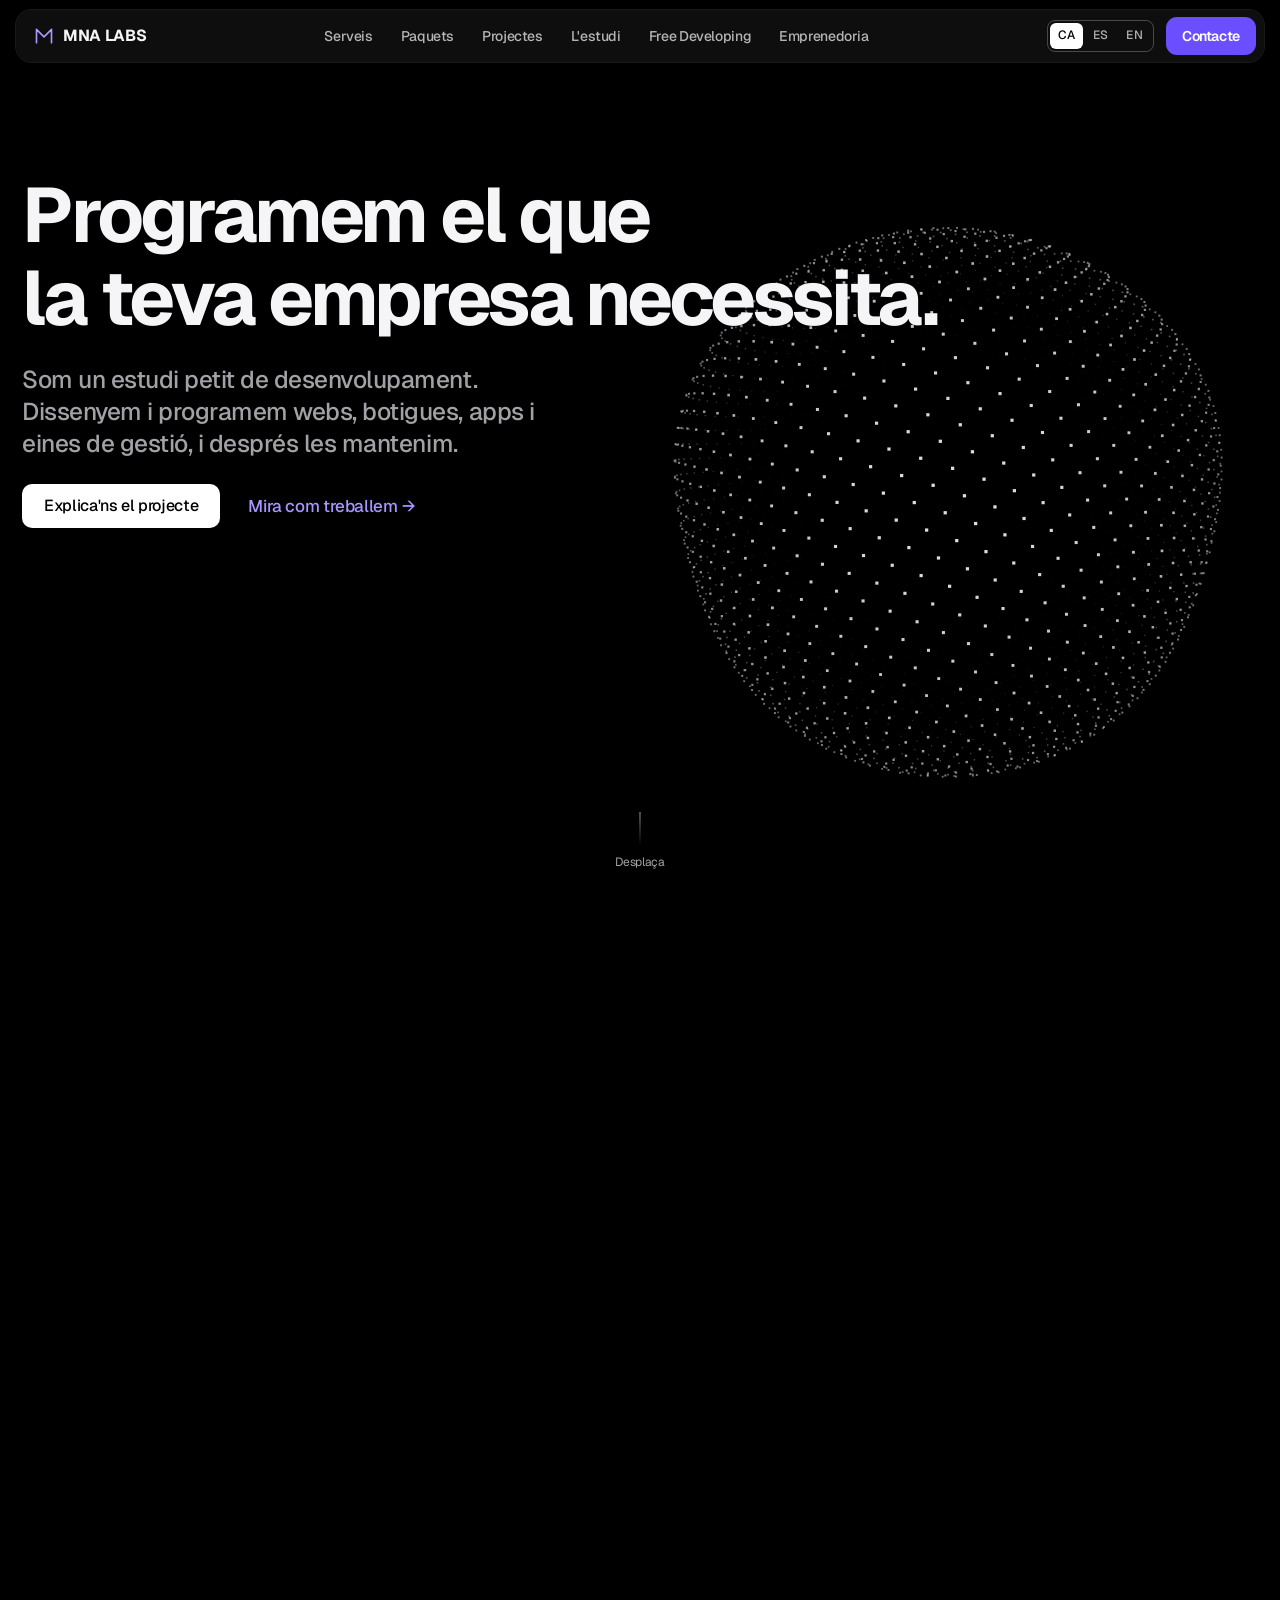
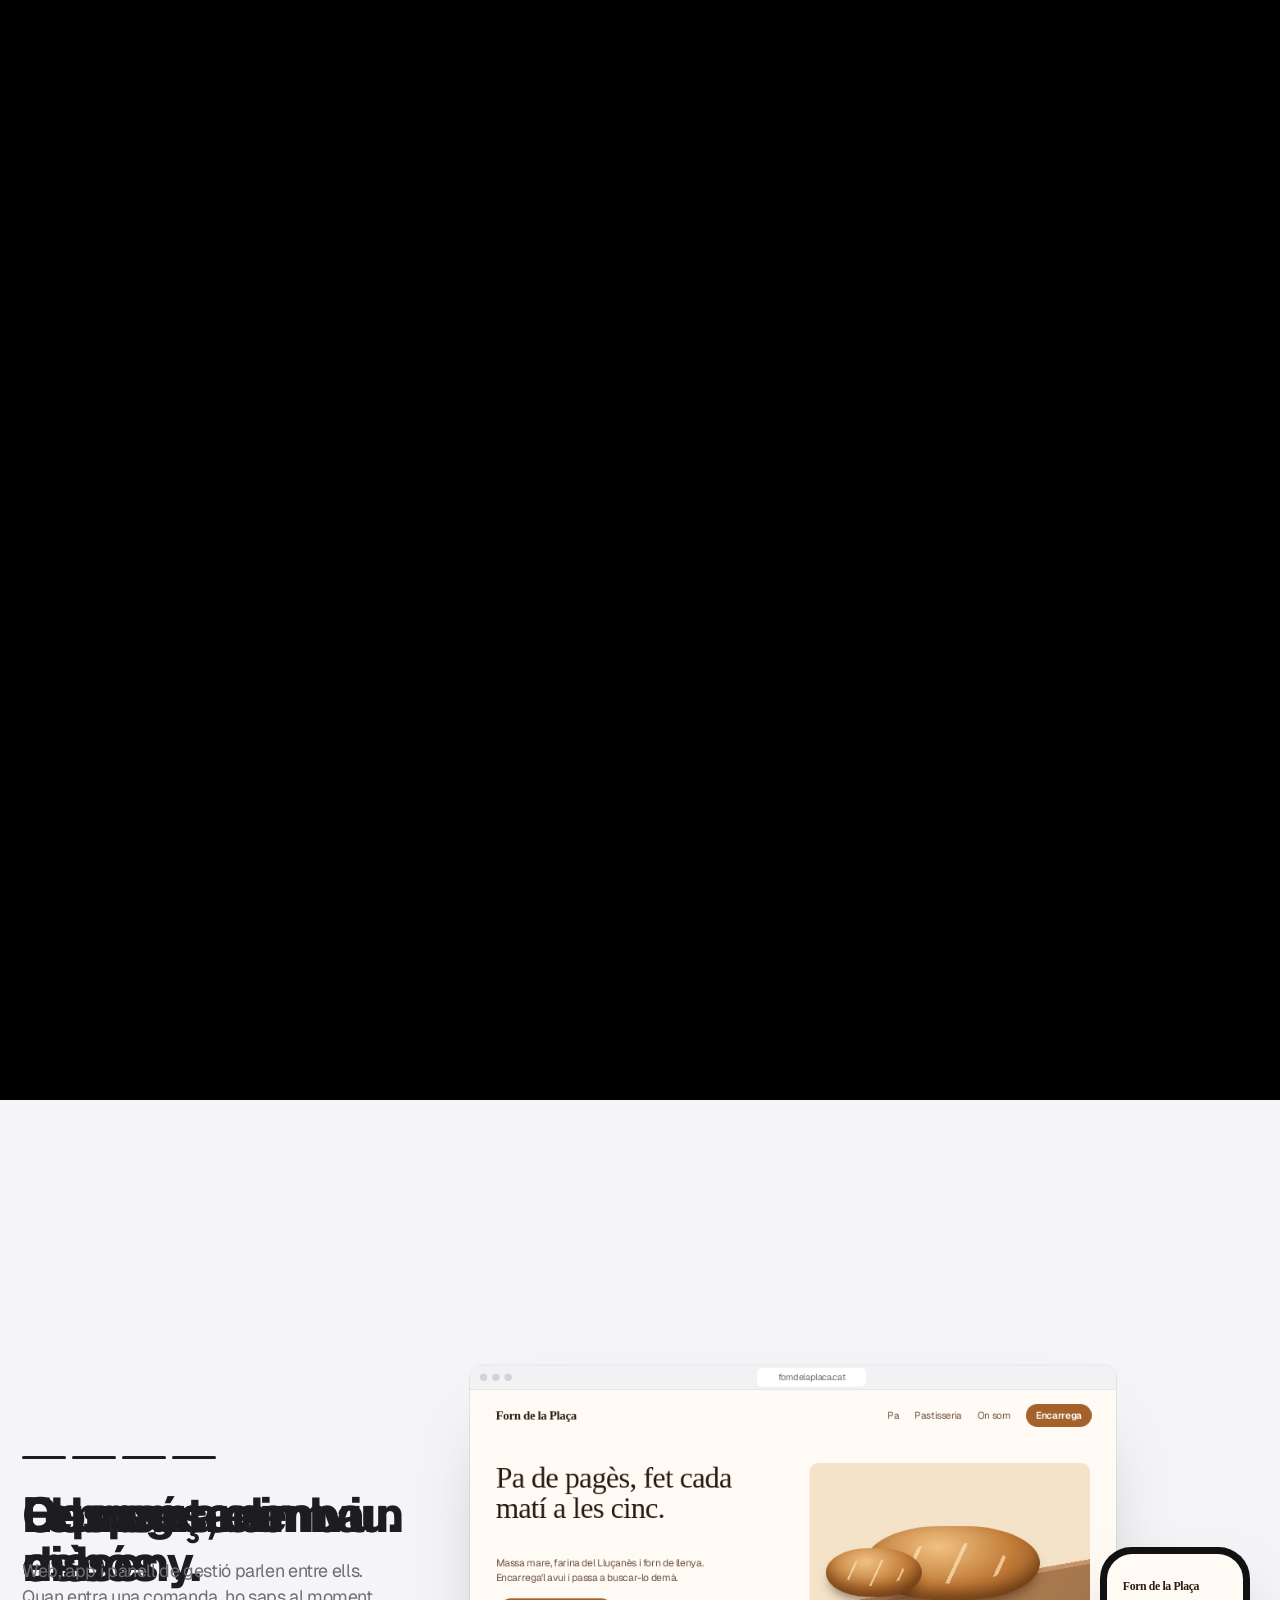
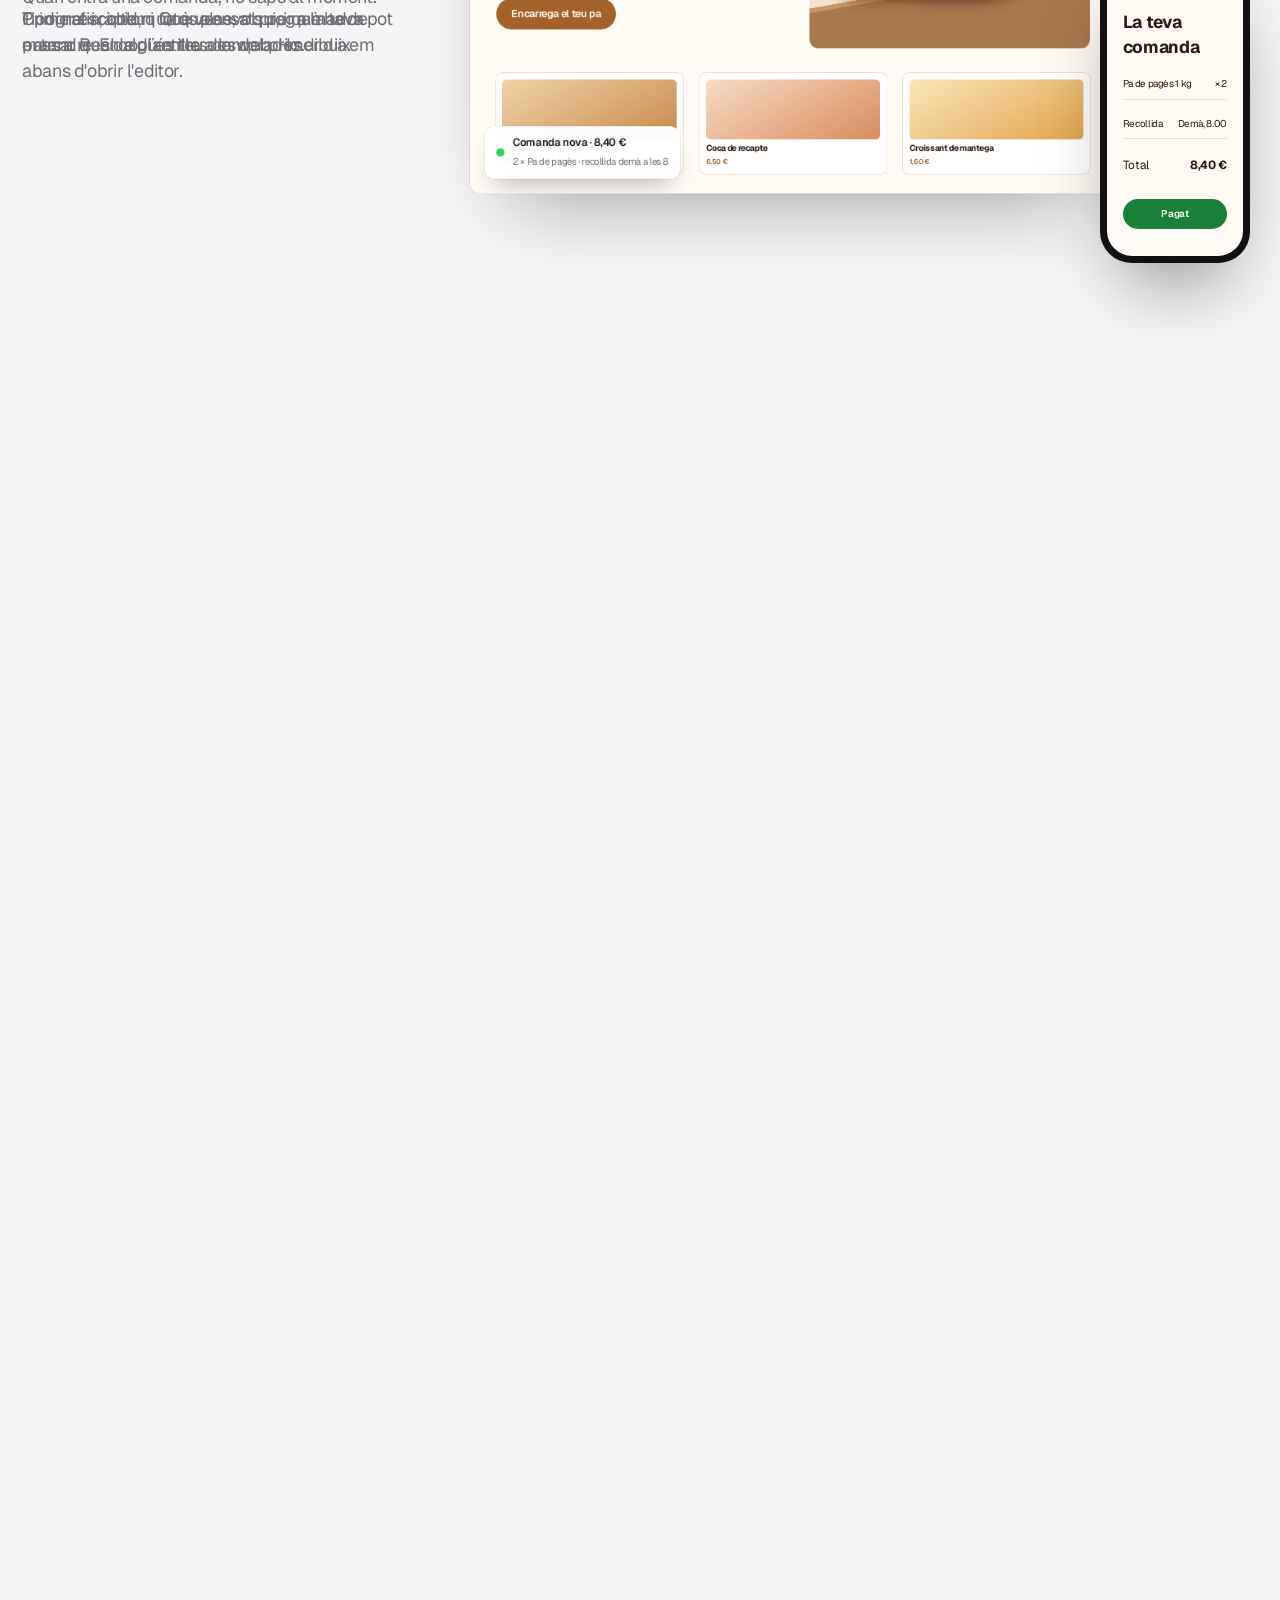
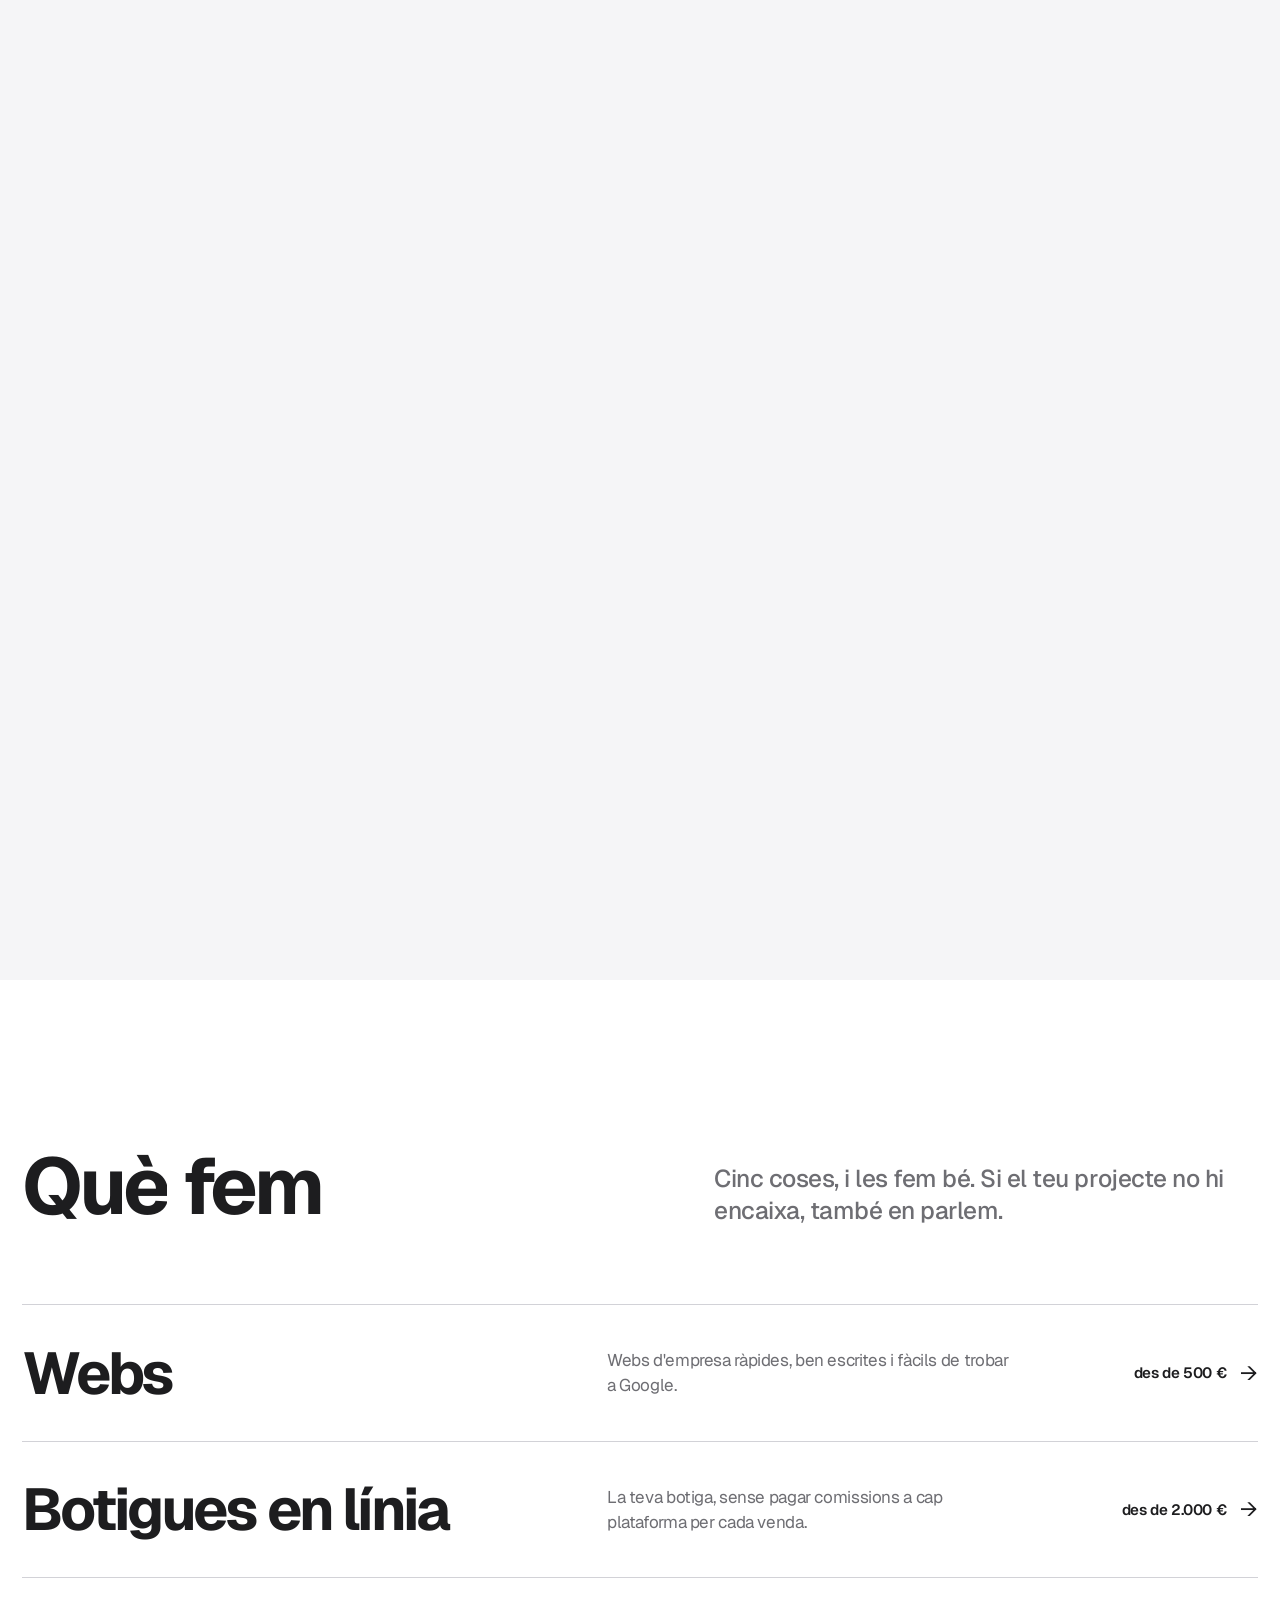
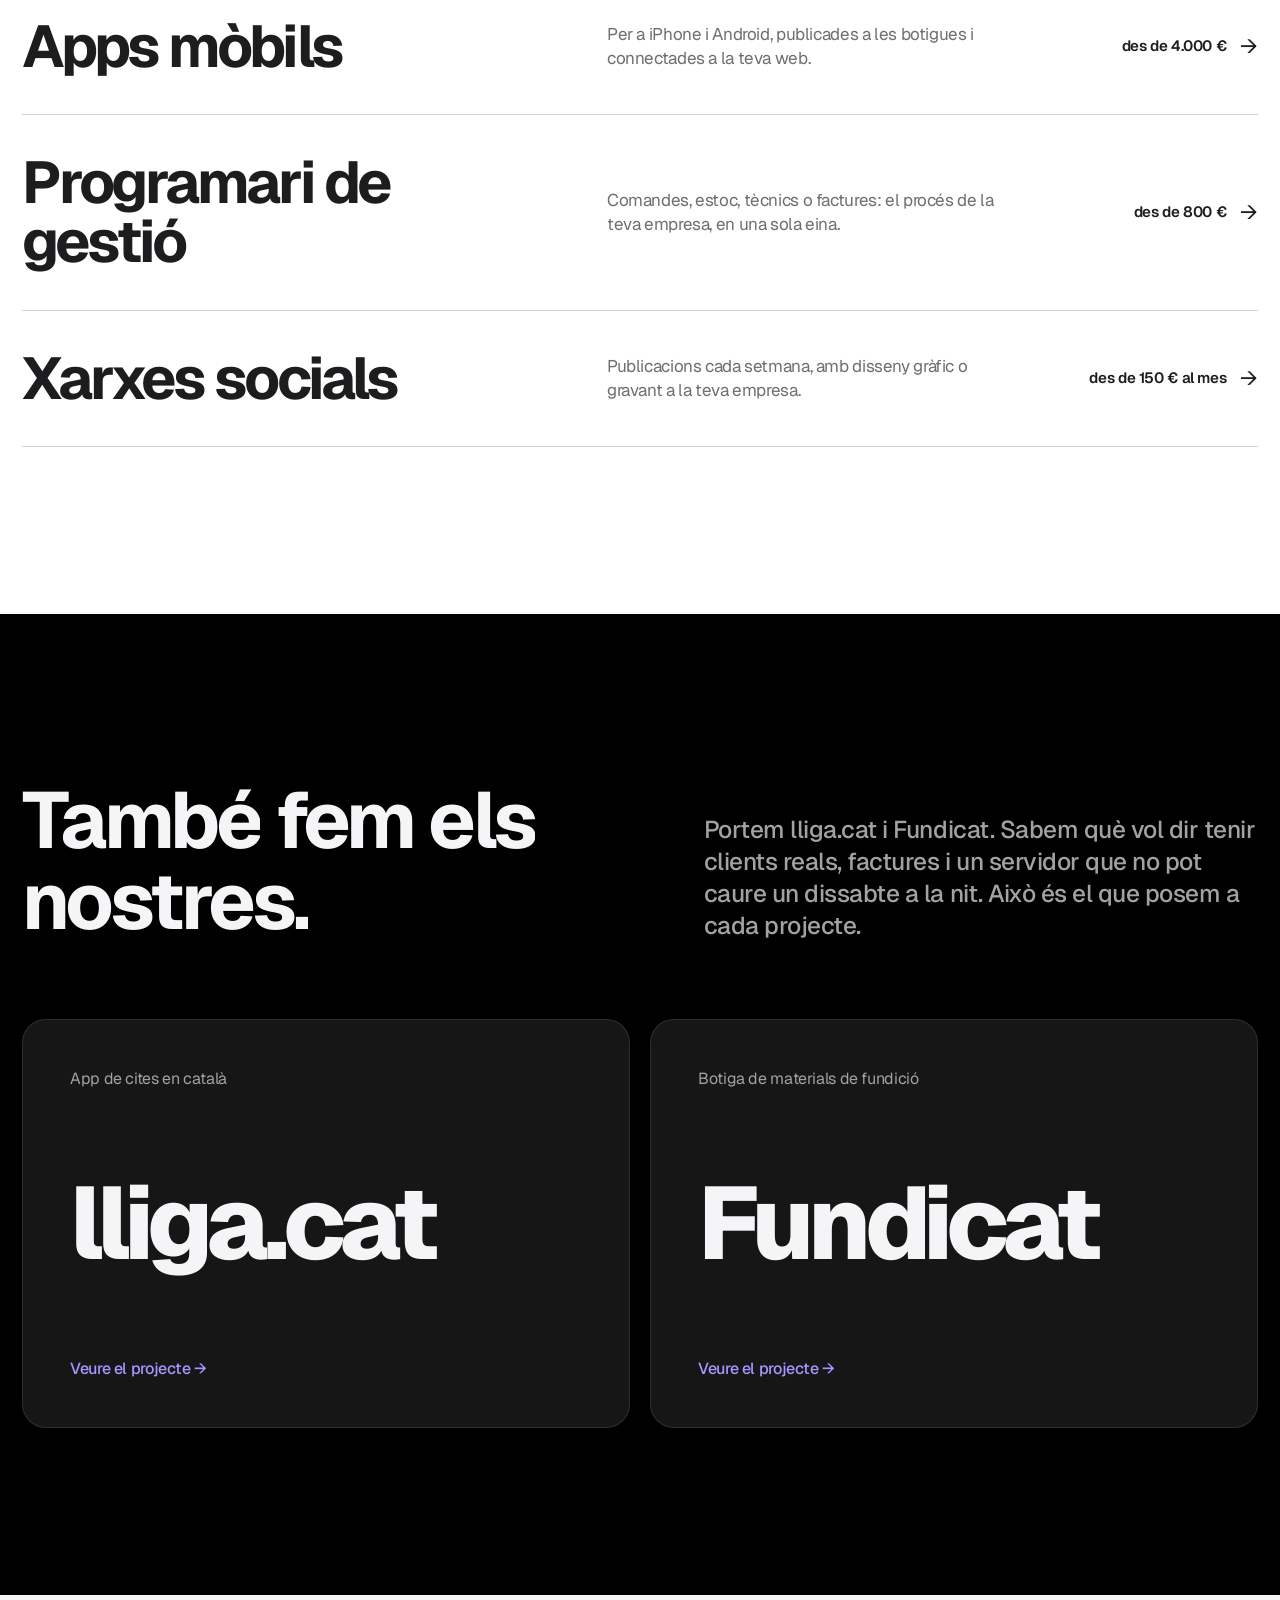
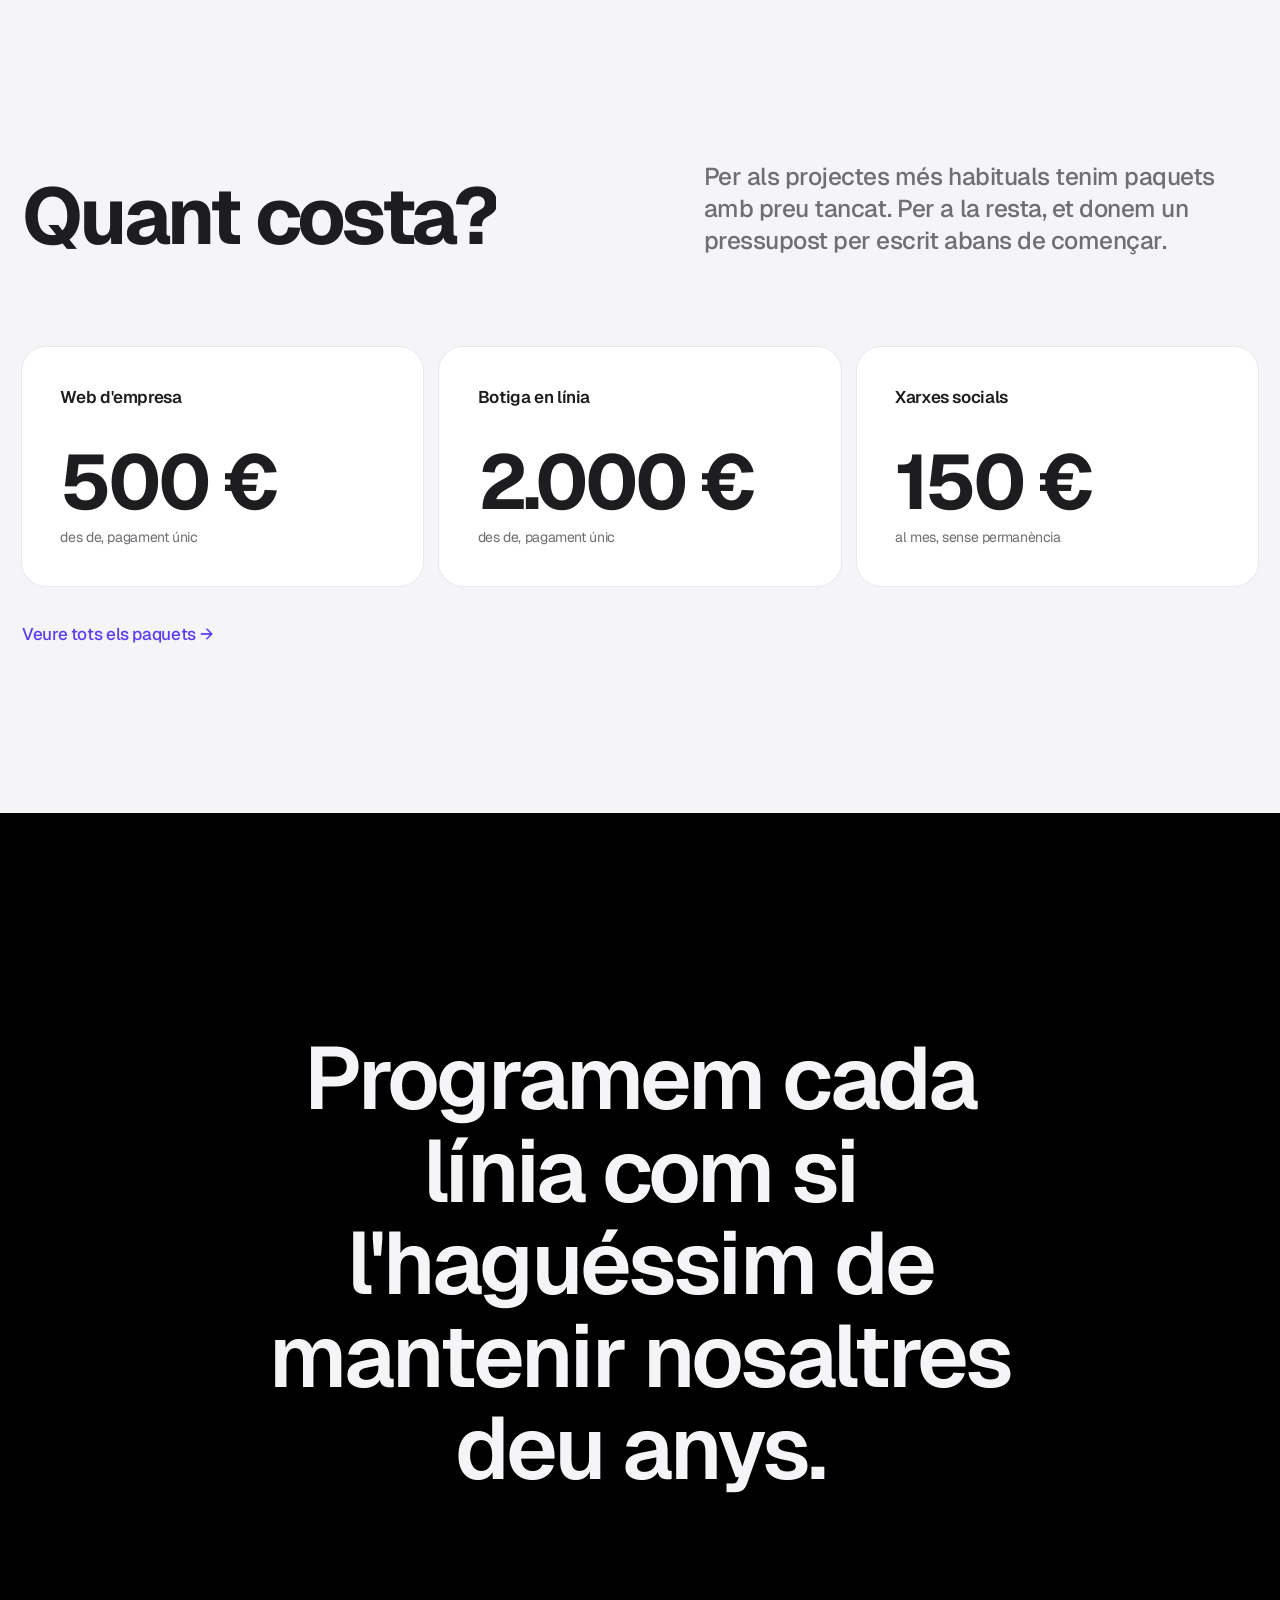
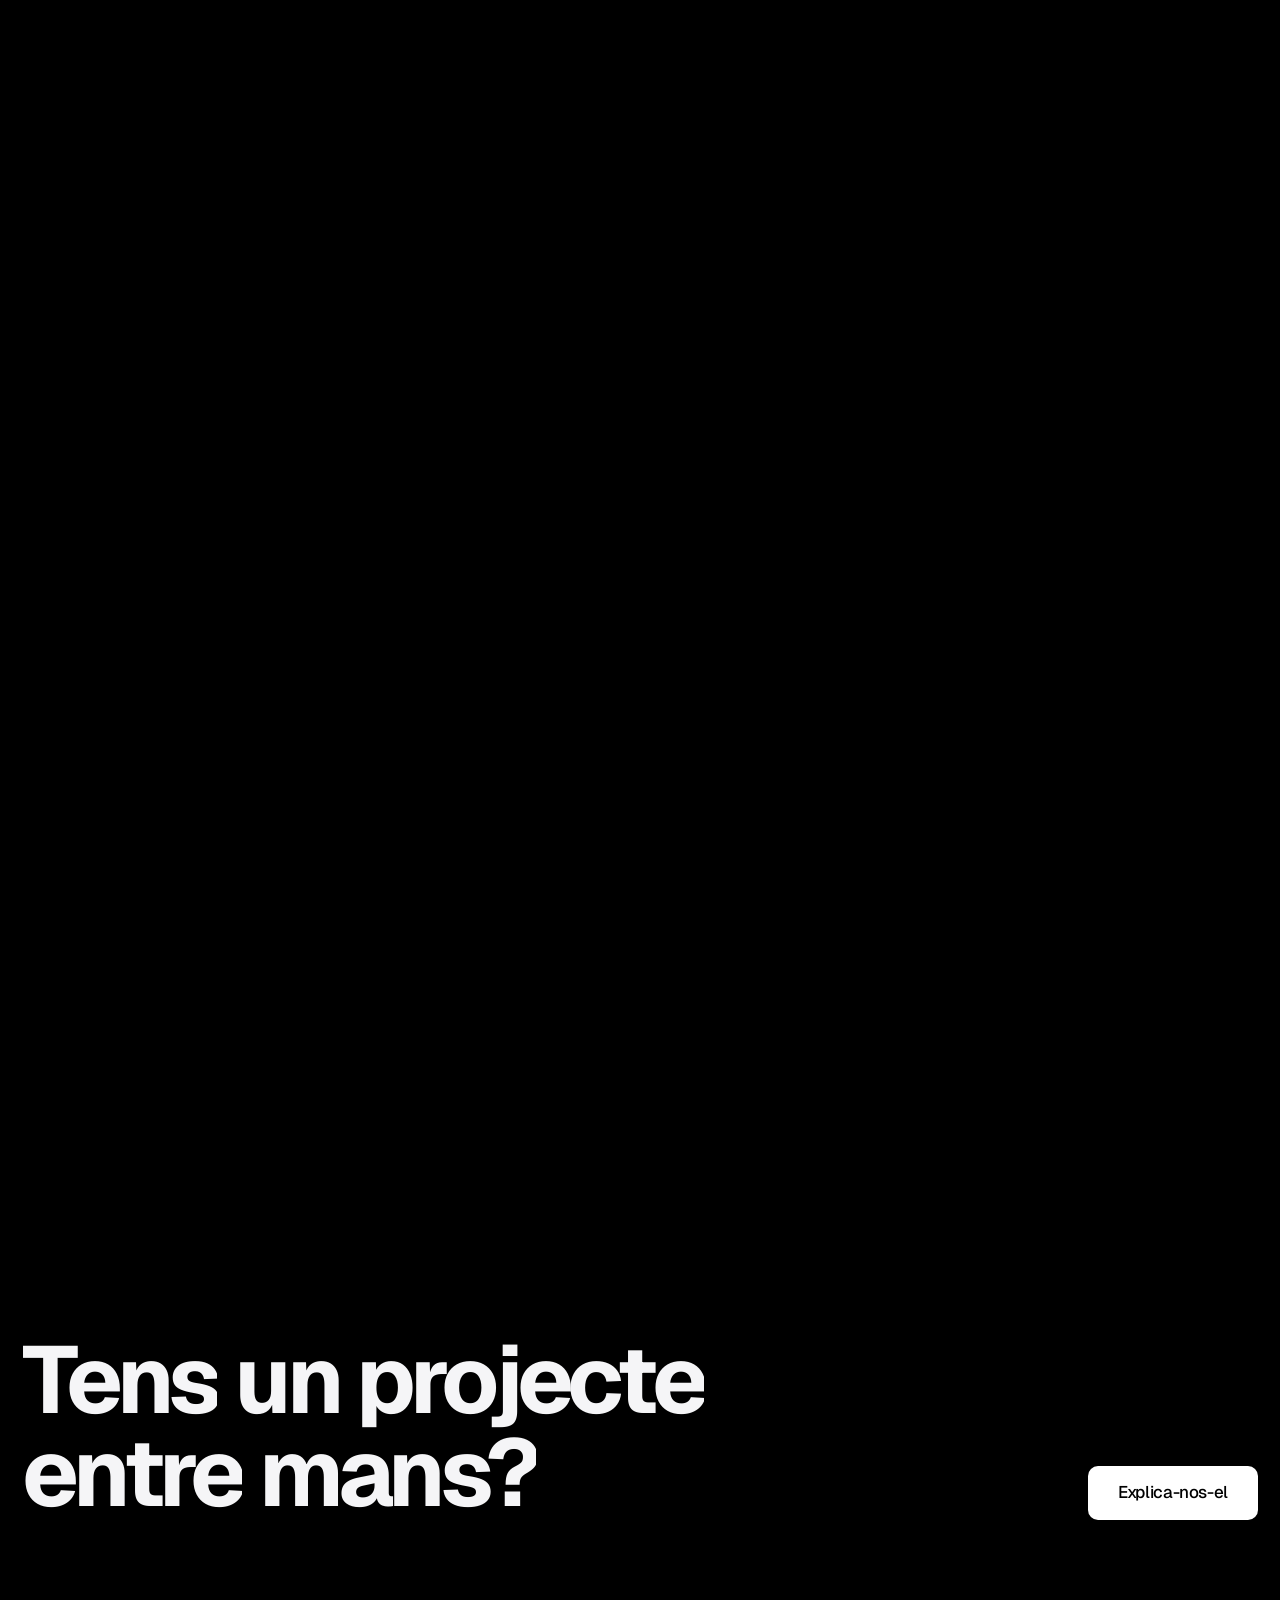
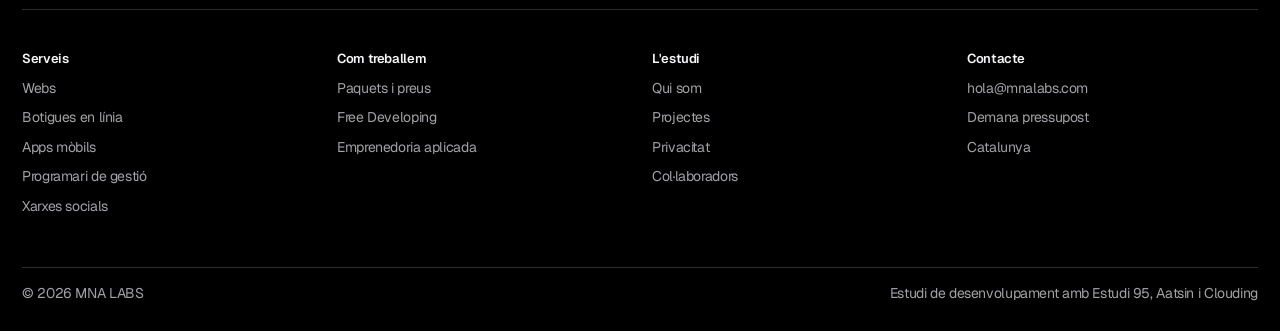
==== commit dc54ccda: "Foto de l'equip a Contacte i panell per editar els paquets Co-Authored-By: Claude Opus 5.5 <noreply@" ====
--- a/index.html
+++ b/index.html
@@ -197,6 +197,7 @@
 
 <script src="assets/i18n.js"></script>
 <script src="assets/i18n-pages.js"></script>
+
 <script src="assets/site.js"></script>
 </body>
 </html>
--- a/assets/pages.css
+++ b/assets/pages.css
@@ -255,6 +255,13 @@
 .mk-ap em{margin-top:auto;font-style:normal;text-align:center;background:#1d1d1f;color:#fff;border-radius:3cqw;padding:1.1cqw}
 @media (prefers-reduced-motion:reduce){.mk-film i,.mk-pb i,.mk-ig .new{animation:none}}
 
+.pk-combo li[data-o]{display:none}
+.pk-combo li[data-o].on{display:flex}
+.pk-app .rv{opacity:1;transform:none}
+.pkgs[data-extra] .pk-switch,.pkgs[data-maint] .pk-maint{display:flex}
+.pkgs[data-maint] .pk-maint{display:grid}
+.pkgs[data-extra="false"] .pk-switch,.pkgs[data-maint="false"] .pk-maint{display:none}
+
 /* exemples dels paquets */
 .pk-ex{aspect-ratio:16/10;background:linear-gradient(160deg,#f1f2f6,#e2e5ec)}
 .pk-ex::after{inset:58% 0 0;background:linear-gradient(transparent,rgba(0,0,0,.6))}
@@ -263,6 +270,19 @@
 .pk-ex .mock[data-mock="duo"]{left:7%;right:7%;top:9%}
 .pk:hover .pk-ex .mock{transform:translateY(-2%)}
 .pk-ex .mock:is([data-mock="ig"],[data-mock="reel"]){transform:none}
+
+/* ---------- CONTACTE: l'equip i el formulari ---------- */
+.ct-grid{display:grid;grid-template-columns:minmax(0,1.05fr) minmax(0,.95fr);gap:clamp(40px,6vw,96px);align-items:start}
+.ct-team .sub{color:var(--ink-2);margin-top:20px;max-width:34ch}
+.ct-photo{margin:40px 0 0;border-radius:24px;overflow:hidden;background:var(--white);box-shadow:0 0 0 1px var(--line-2)}
+.ct-photo img{display:block;width:100%;height:auto;aspect-ratio:3/2;object-fit:cover}
+.ct-photo figcaption{display:grid;grid-template-columns:1fr 1fr;gap:16px;padding:20px 24px}
+.ct-photo figcaption div:last-child{text-align:right}
+.ct-photo b{display:block;font-size:17px;font-weight:600}
+.ct-photo span{font-size:14px;color:var(--ink-2)}
+.ct-form{position:sticky;top:96px;background:var(--white);border-radius:24px;padding:clamp(24px,3vw,40px);box-shadow:0 0 0 1px var(--line-2)}
+.ct-form form{margin-top:0}
+@media (max-width:900px){.ct-grid{grid-template-columns:1fr}.ct-form{position:static}}
 
 /* ---------- PEU ---------- */
 .foot{padding:clamp(88px,11vw,160px) 0 28px;font-size:14px}
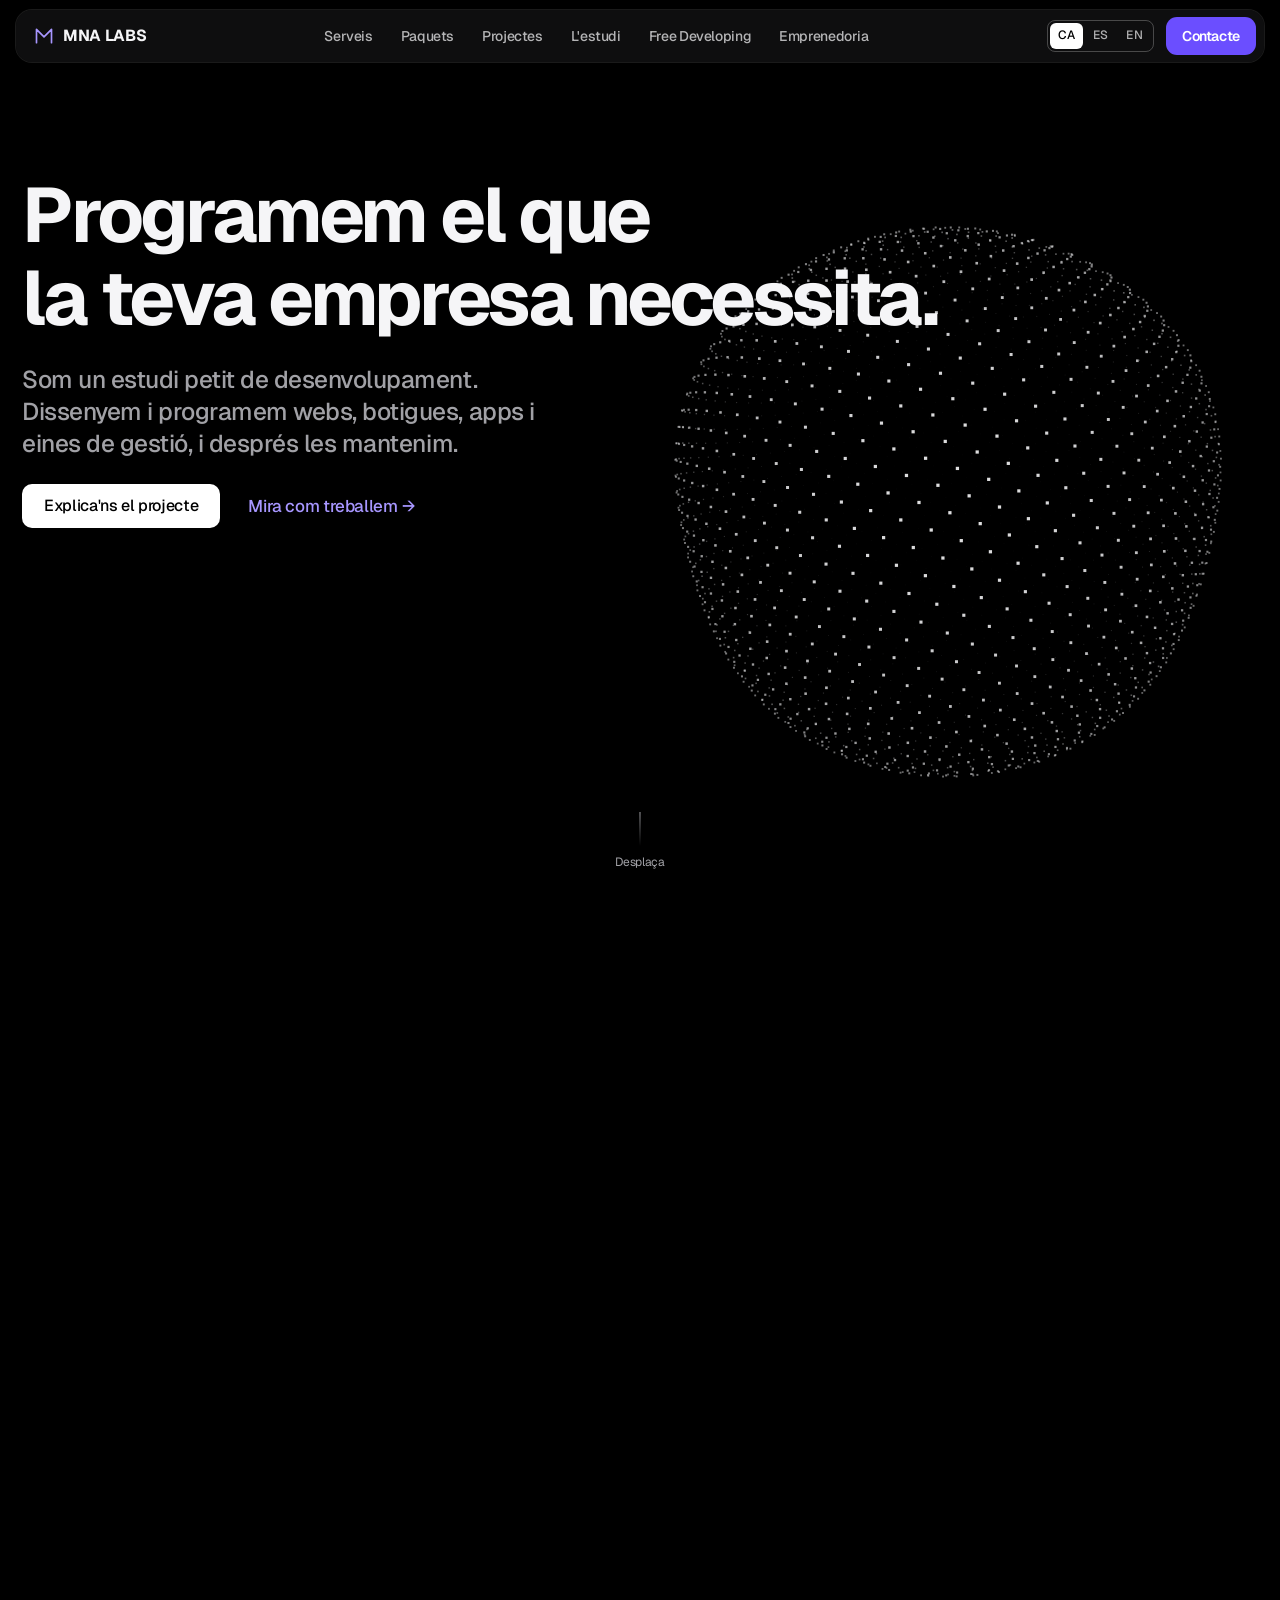
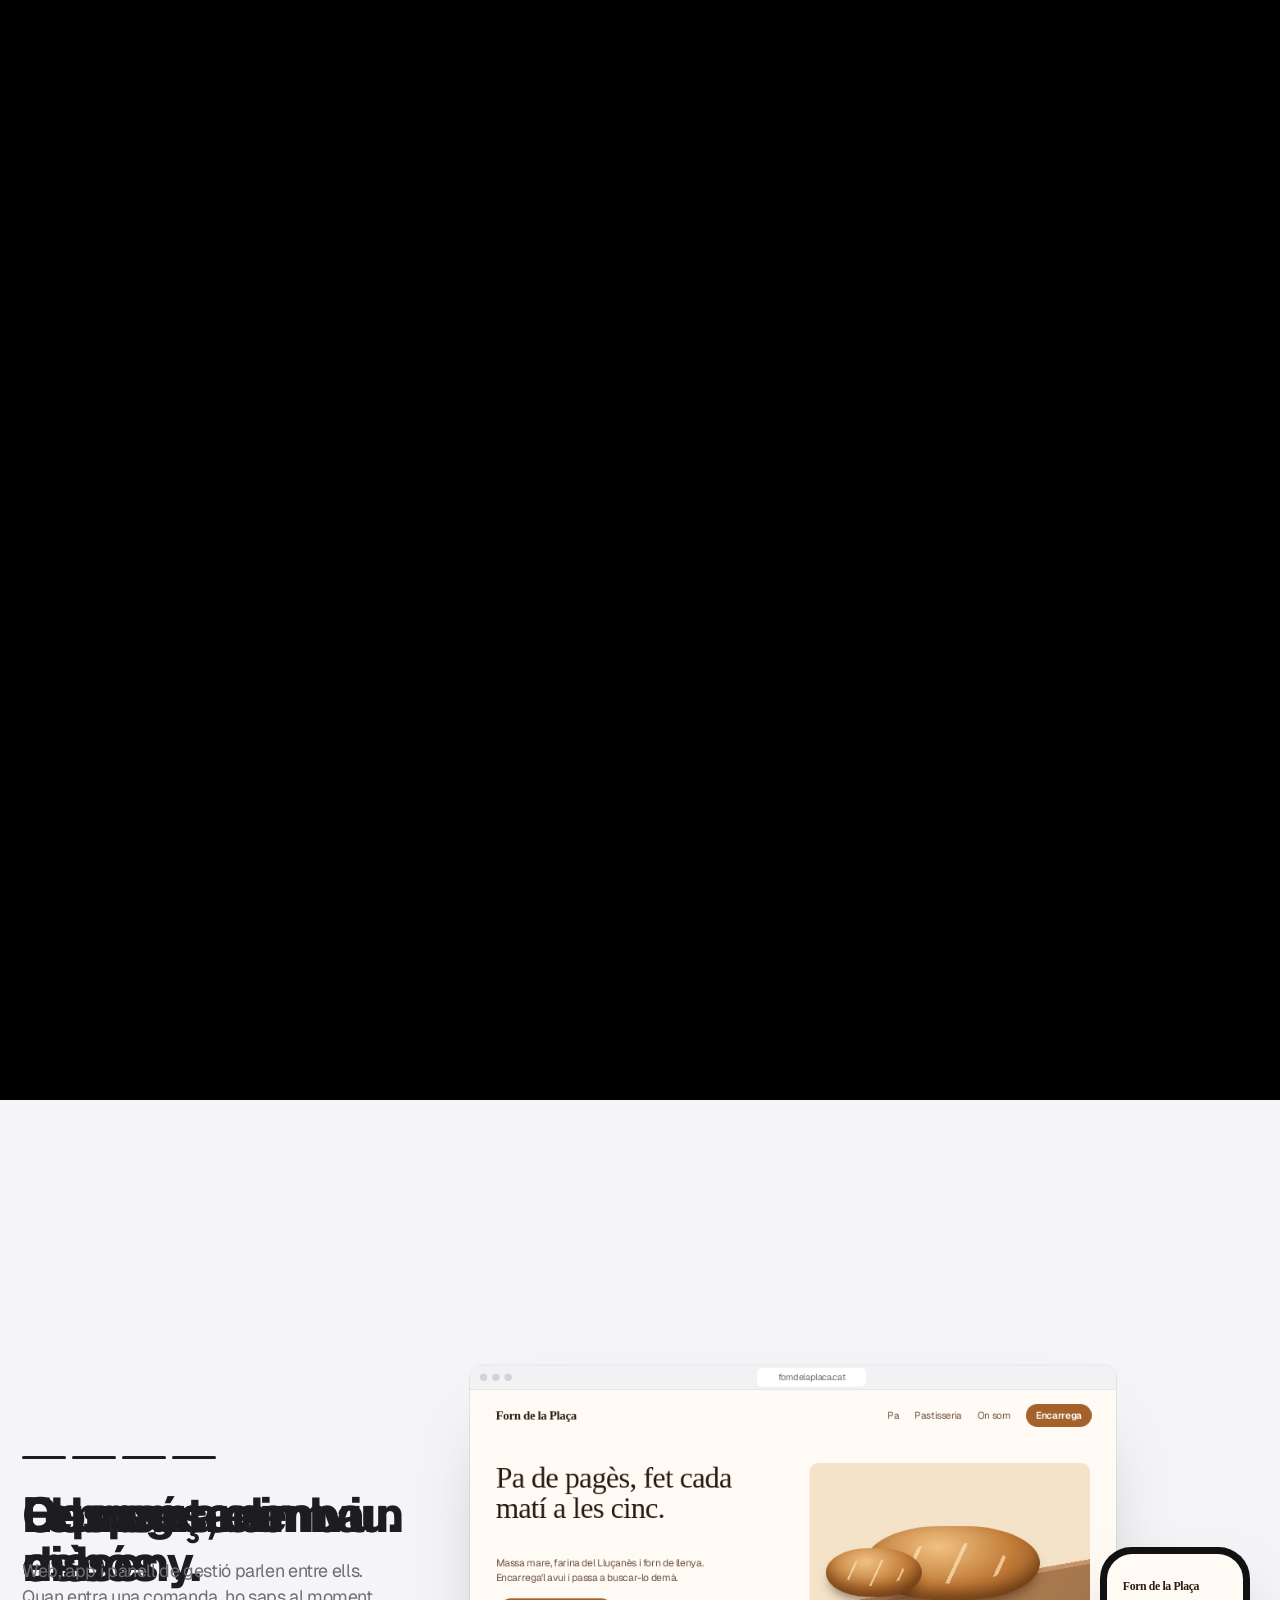
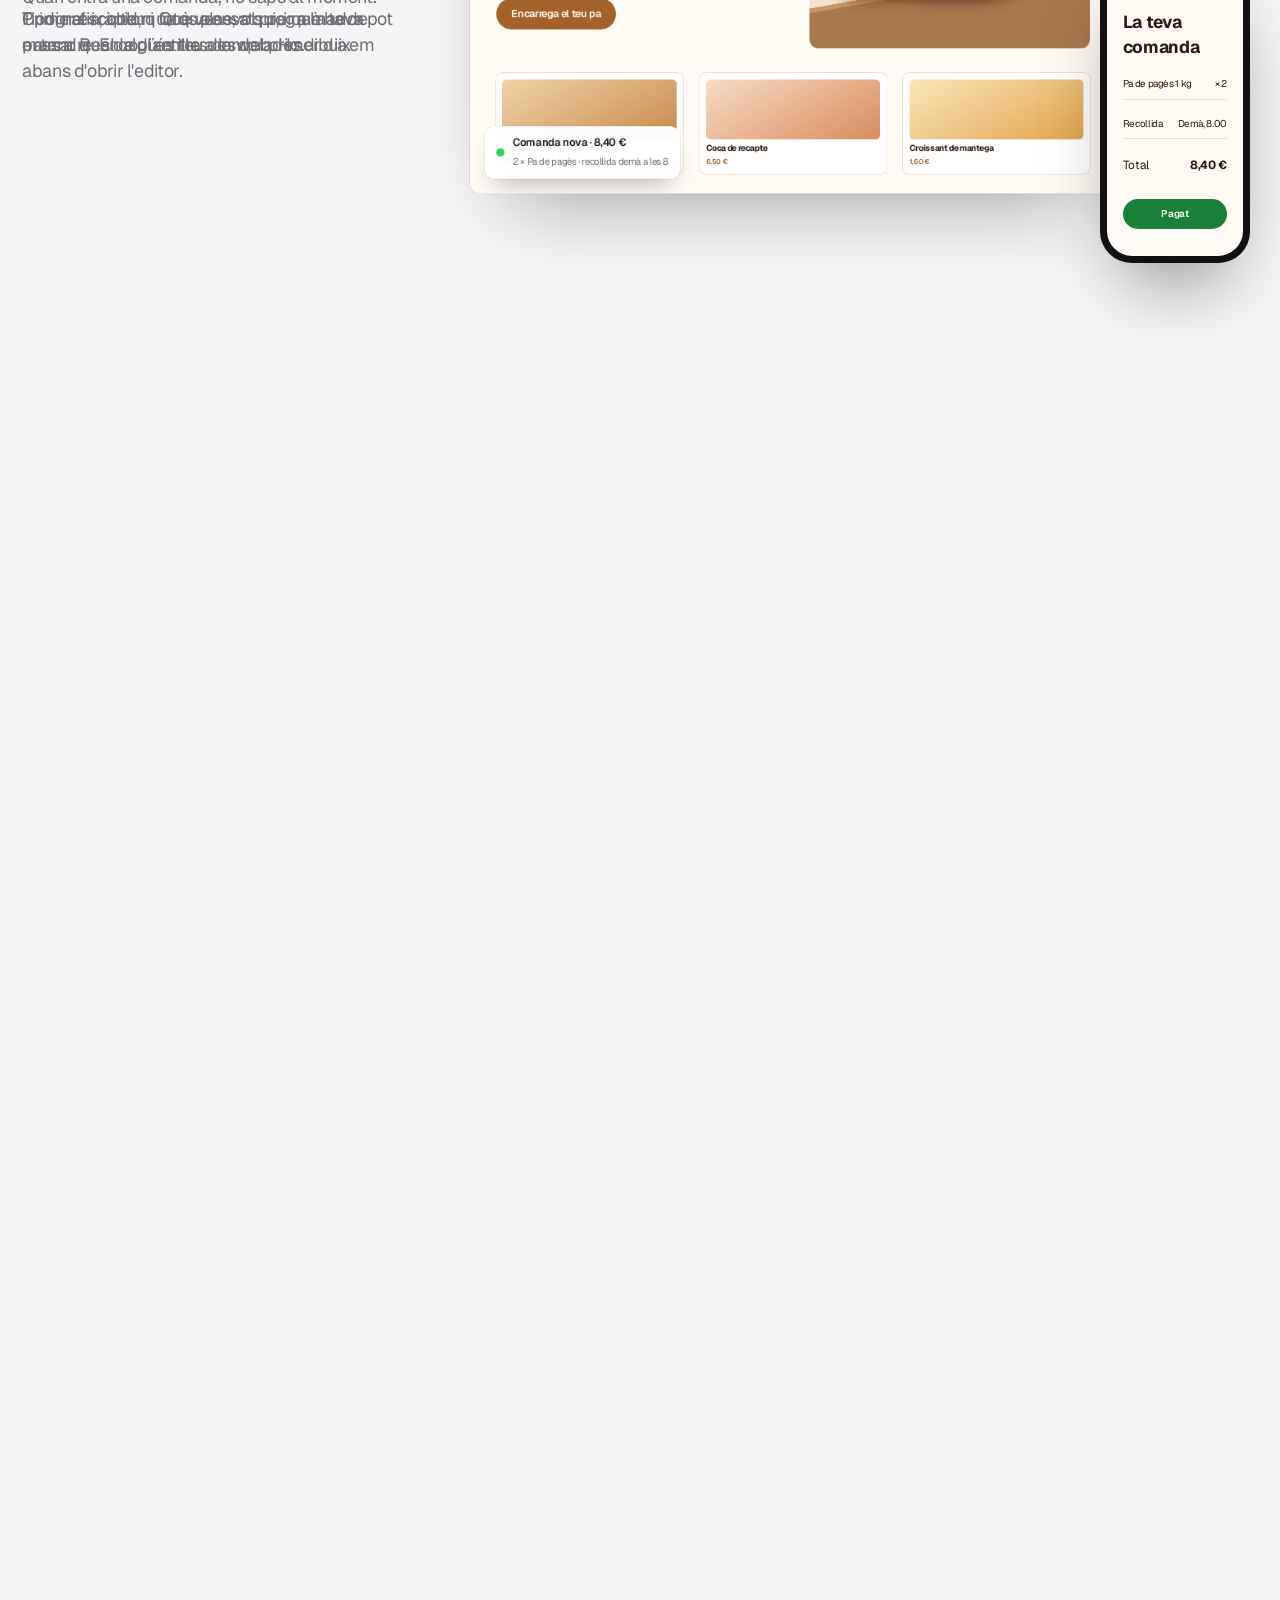
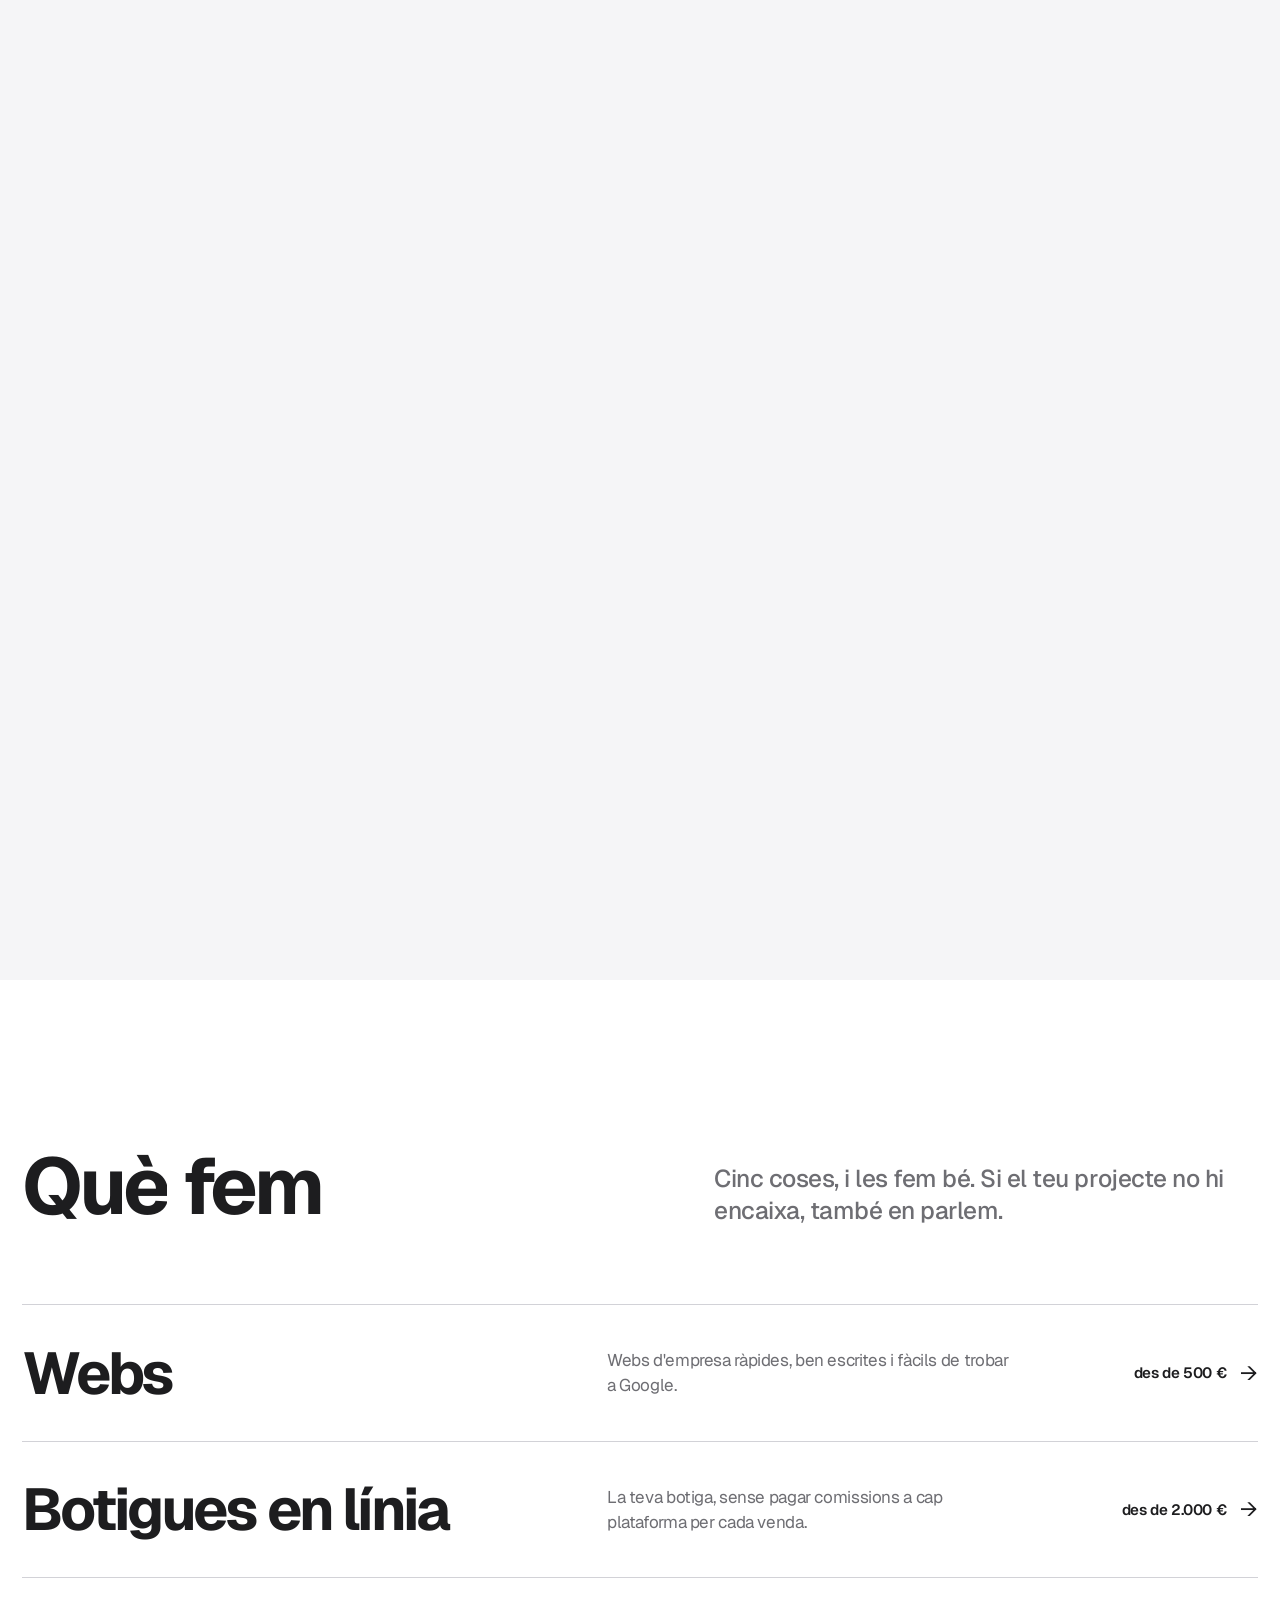
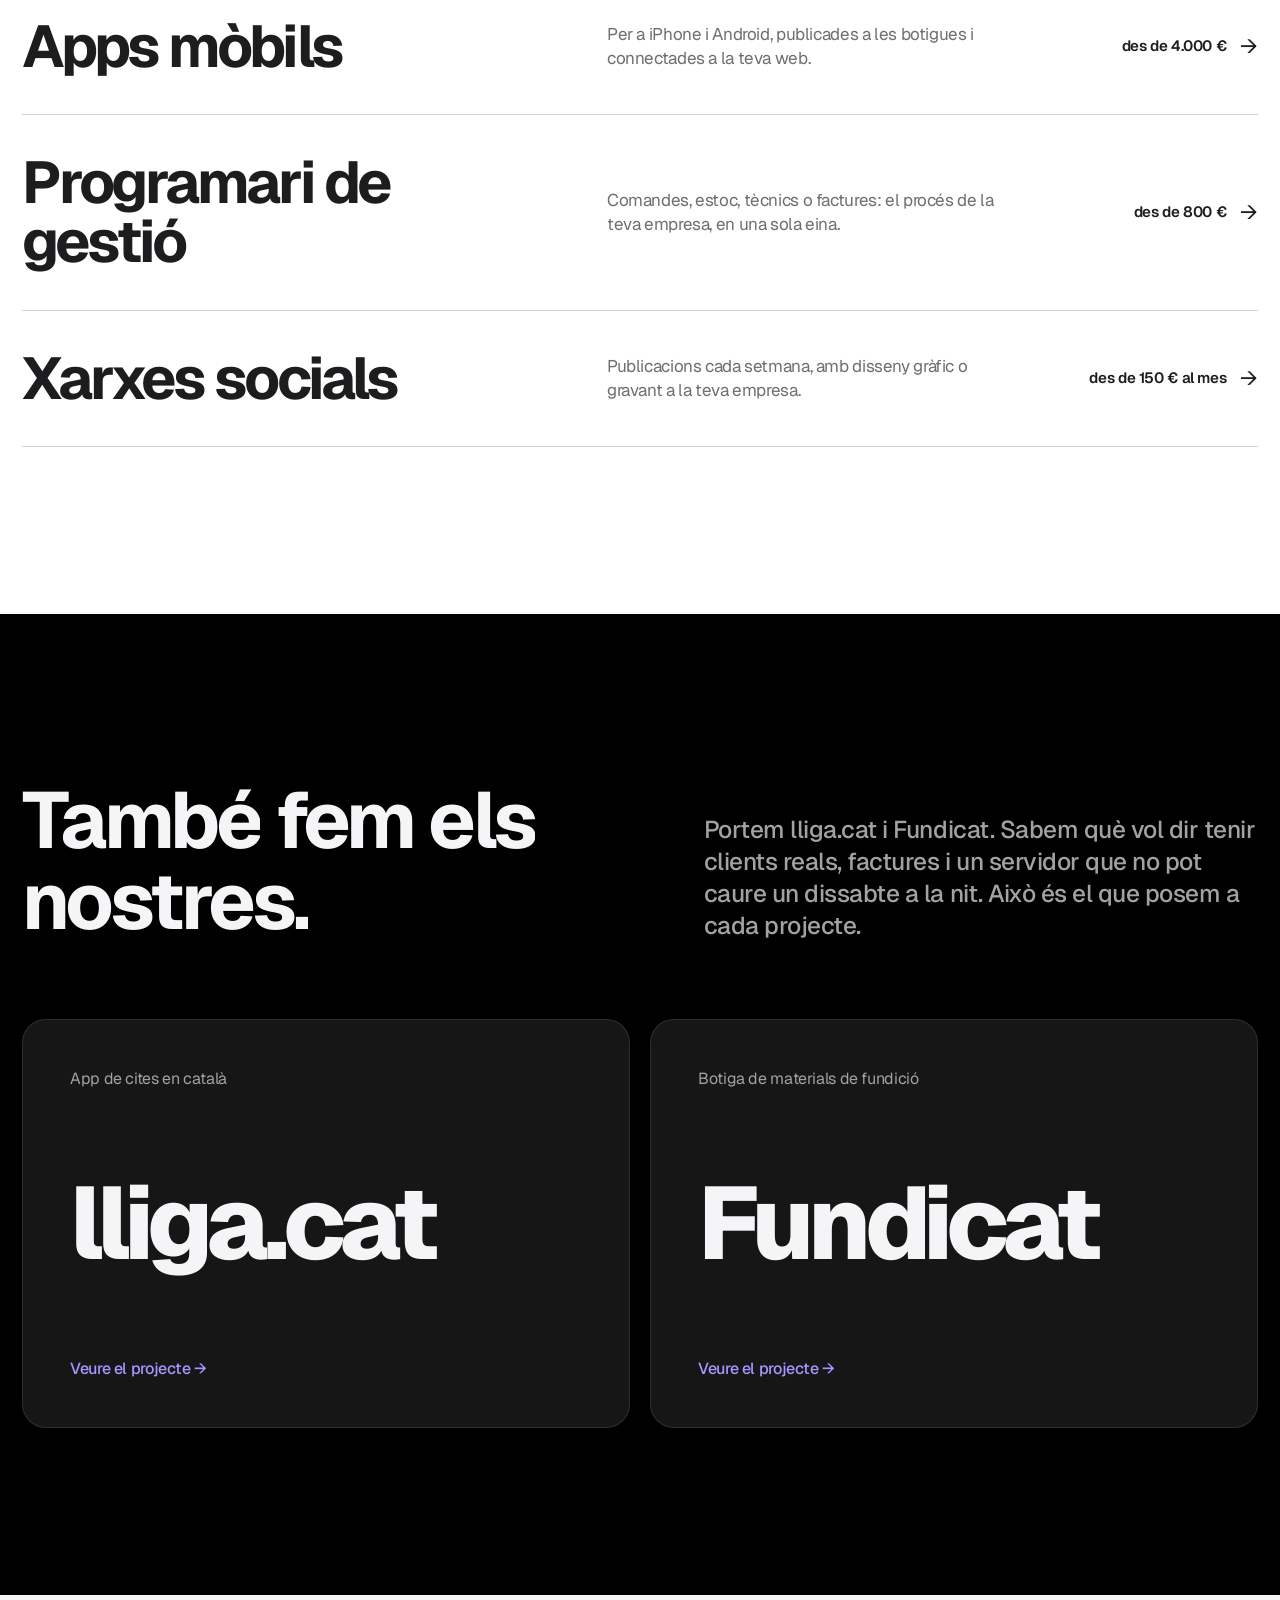
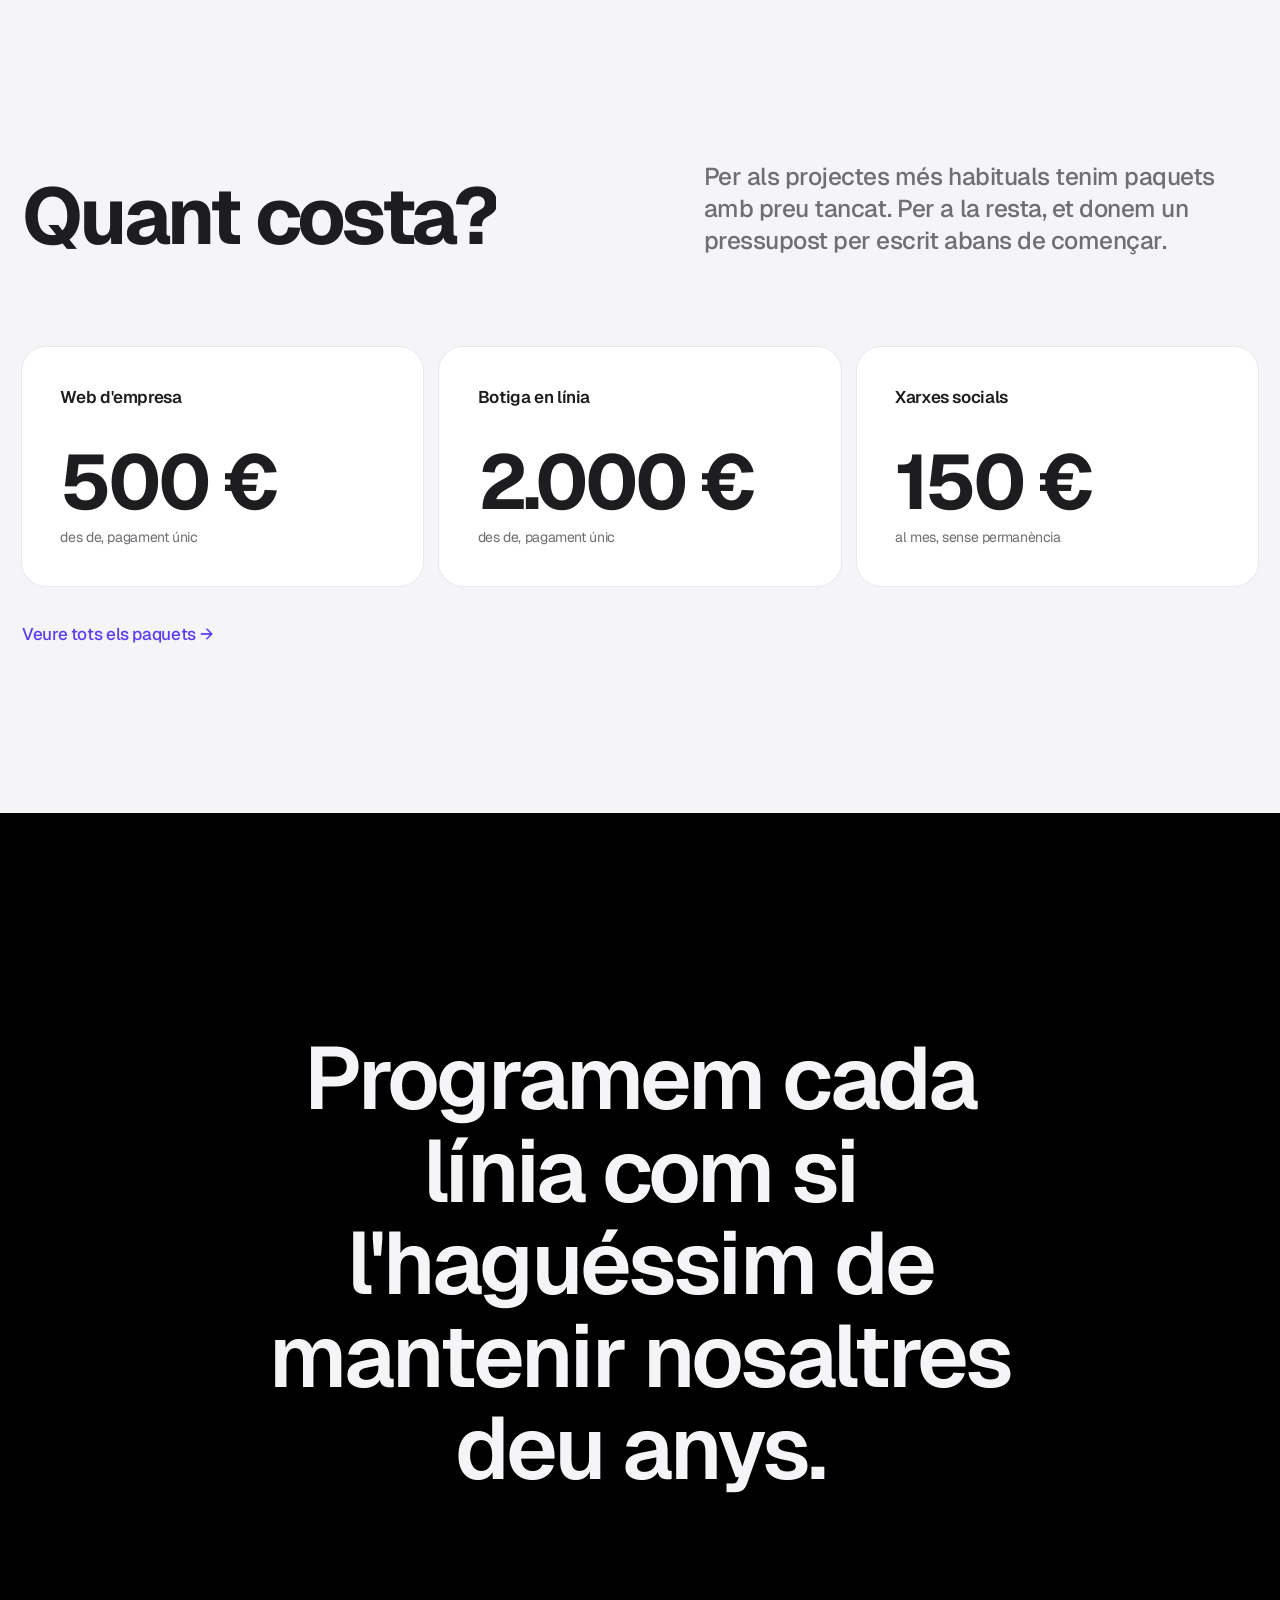
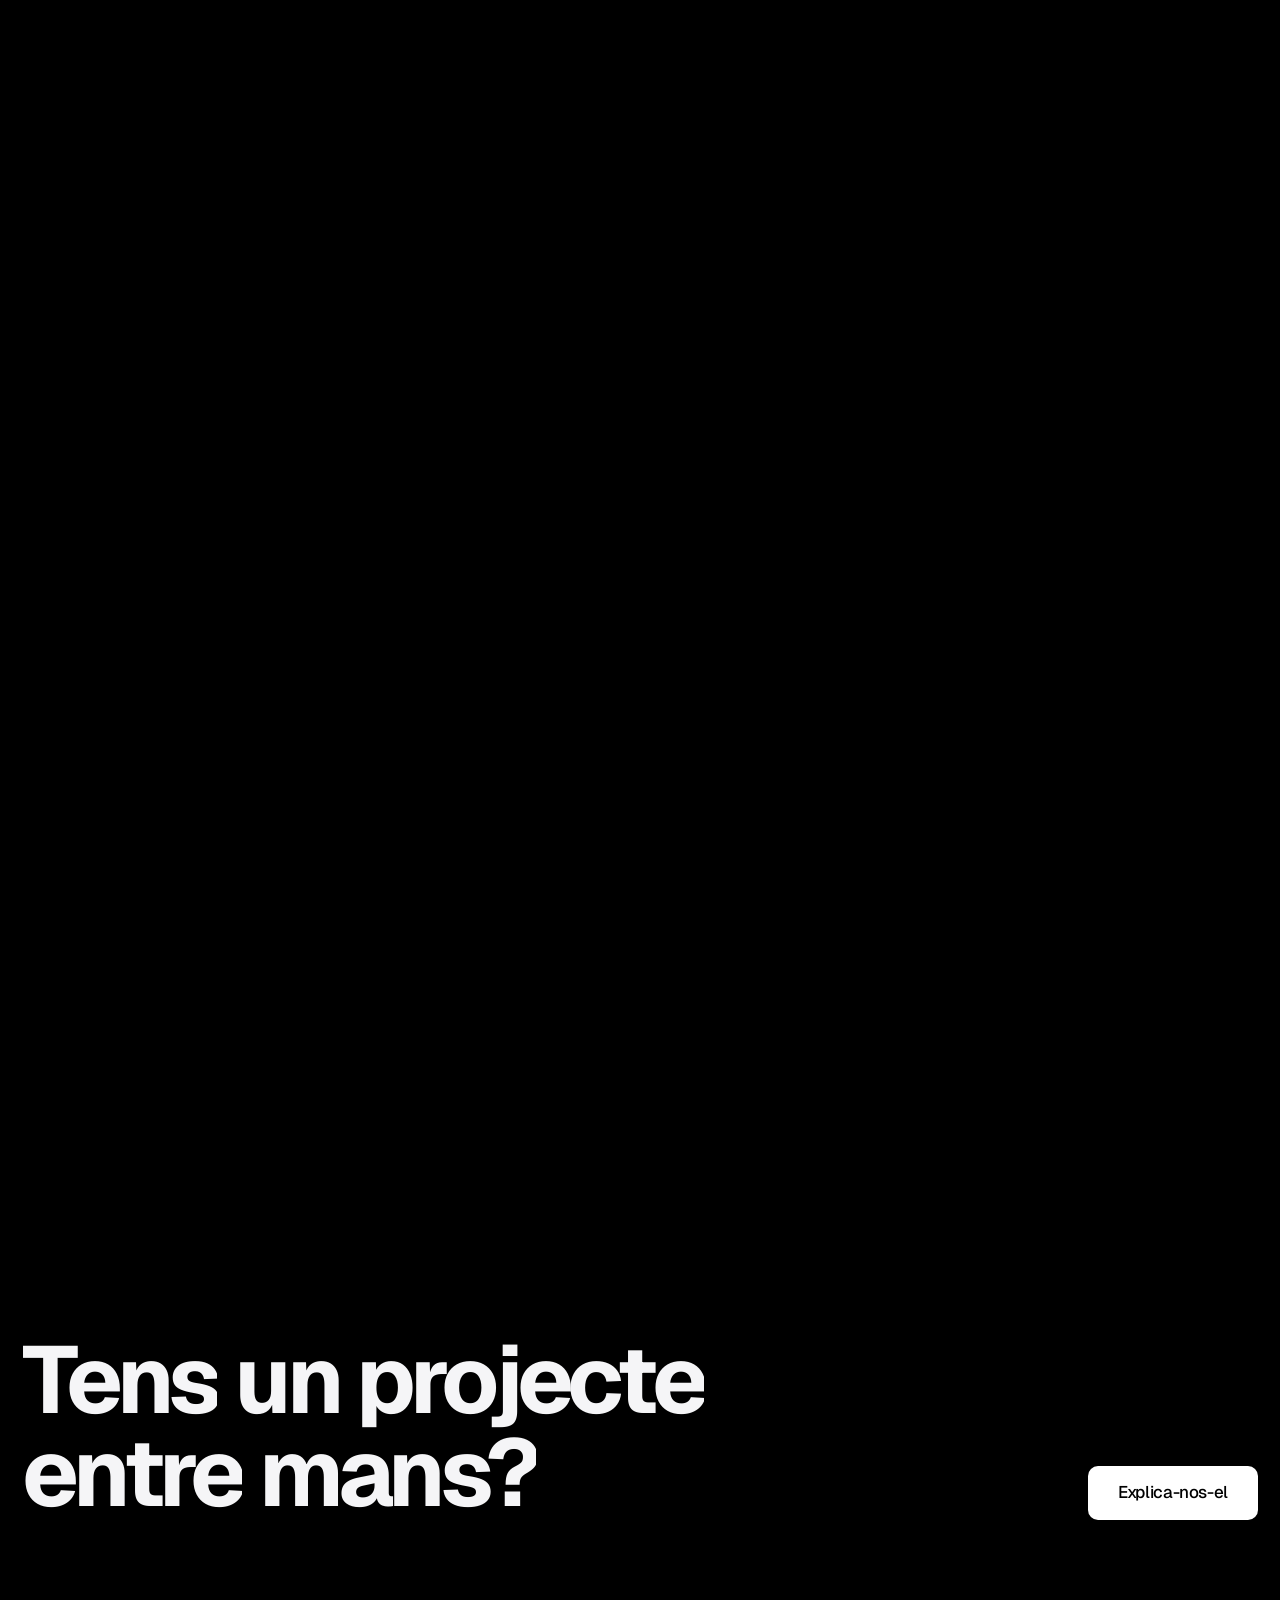
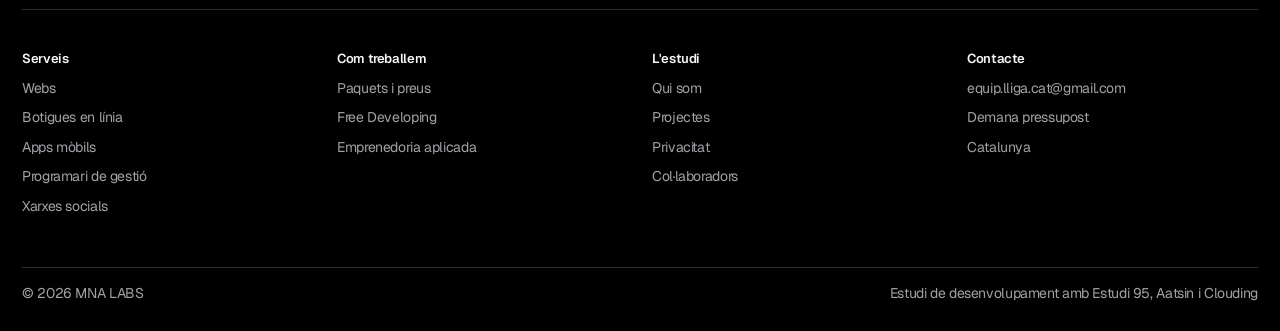
==== commit 763fc147: "Preparació per al llançament: icona, vista prèvia, mapa del web, 404 i correu de contacte Co-Authore" ====
--- a/index.html
+++ b/index.html
@@ -6,6 +6,19 @@
 <title>MNA LABS · Estudi de desenvolupament</title>
 <meta name="description" content="Estudi de desenvolupament a Catalunya. Dissenyem, programem i mantenim webs, botigues en línia, apps i programari de gestió.">
 <meta name="theme-color" content="#000000">
+<link rel="canonical" href="https://lligacat.github.io/mna-labs/">
+<link rel="icon" href="favicon.svg" type="image/svg+xml">
+<link rel="apple-touch-icon" href="apple-touch-icon.png">
+<meta property="og:type" content="website">
+<meta property="og:site_name" content="MNA LABS">
+<meta property="og:locale" content="ca_ES">
+<meta property="og:title" content="MNA LABS · Estudi de desenvolupament">
+<meta property="og:description" content="Estudi de desenvolupament a Catalunya. Dissenyem, programem i mantenim webs, botigues en línia, apps i programari de gestió.">
+<meta property="og:url" content="https://lligacat.github.io/mna-labs/">
+<meta property="og:image" content="https://lligacat.github.io/mna-labs/og.png">
+<meta property="og:image:width" content="1200">
+<meta property="og:image:height" content="630">
+<meta name="twitter:card" content="summary_large_image">
 <link rel="preconnect" href="https://fonts.googleapis.com">
 <link rel="preconnect" href="https://fonts.gstatic.com" crossorigin>
 <link href="https://fonts.googleapis.com/css2?family=Geist:wght@400;500;600;700;800&display=swap" rel="stylesheet">
@@ -189,7 +202,7 @@
       <div><h4>Serveis</h4><a href="serveis.html#webs">Webs</a><a href="serveis.html#botigues">Botigues en línia</a><a href="serveis.html#apps">Apps mòbils</a><a href="serveis.html#programari">Programari de gestió</a><a href="serveis.html#xarxes">Xarxes socials</a></div>
       <div><h4>Com treballem</h4><a href="paquets.html">Paquets i preus</a><a href="free-developing.html">Free Developing</a><a href="emprenedoria.html">Emprenedoria aplicada</a></div>
       <div><h4>L'estudi</h4><a href="estudi.html">Qui som</a><a href="projectes.html">Projectes</a><a href="estudi.html#privacitat">Privacitat</a><a href="estudi.html#collaboradors">Col·laboradors</a></div>
-      <div><h4>Contacte</h4><a href="mailto:hola@mnalabs.com">hola@mnalabs.com</a><a href="contacte.html">Demana pressupost</a><span>Catalunya</span></div>
+      <div><h4>Contacte</h4><a href="mailto:equip.lliga.cat@gmail.com">equip.lliga.cat@gmail.com</a><a href="contacte.html">Demana pressupost</a><span>Catalunya</span></div>
     </div>
     <div class="fbot"><span>© 2026 MNA LABS</span><span>Estudi de desenvolupament amb Estudi 95, Aatsin i Clouding</span></div>
   </div>
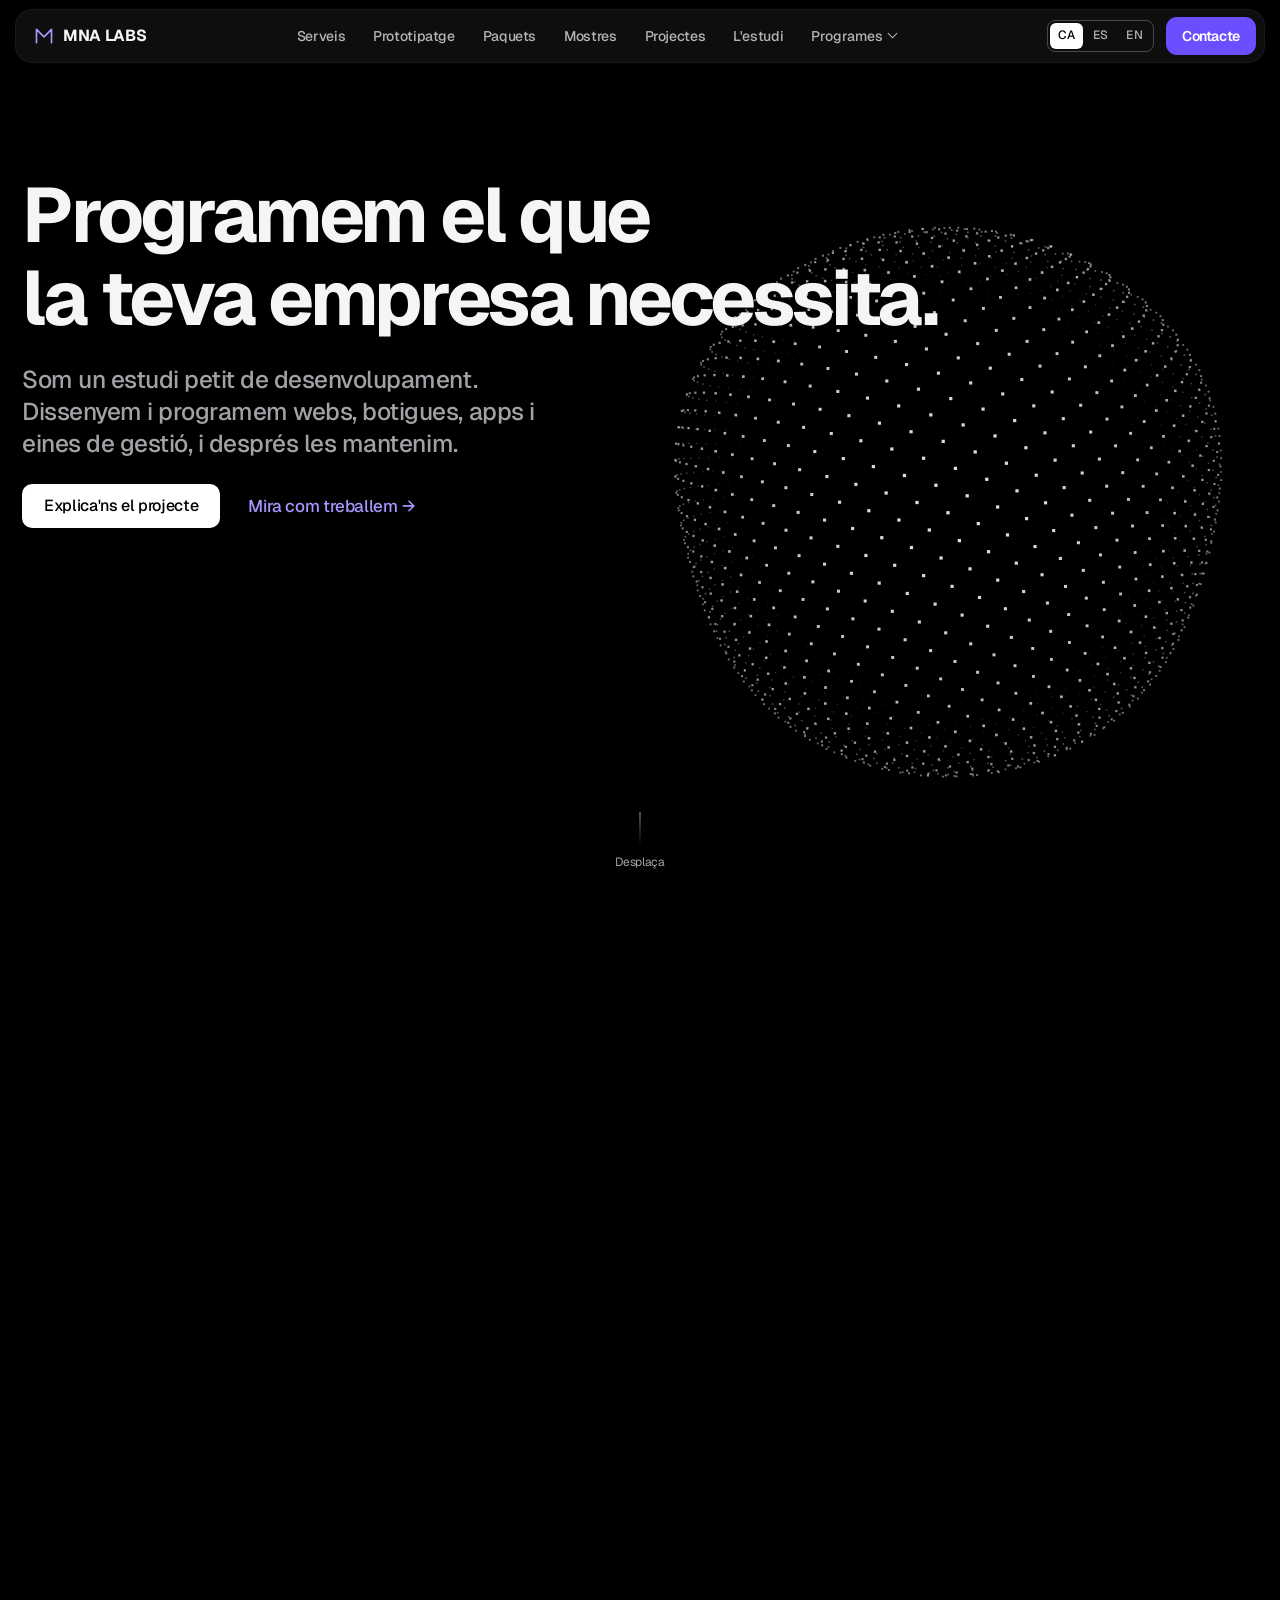
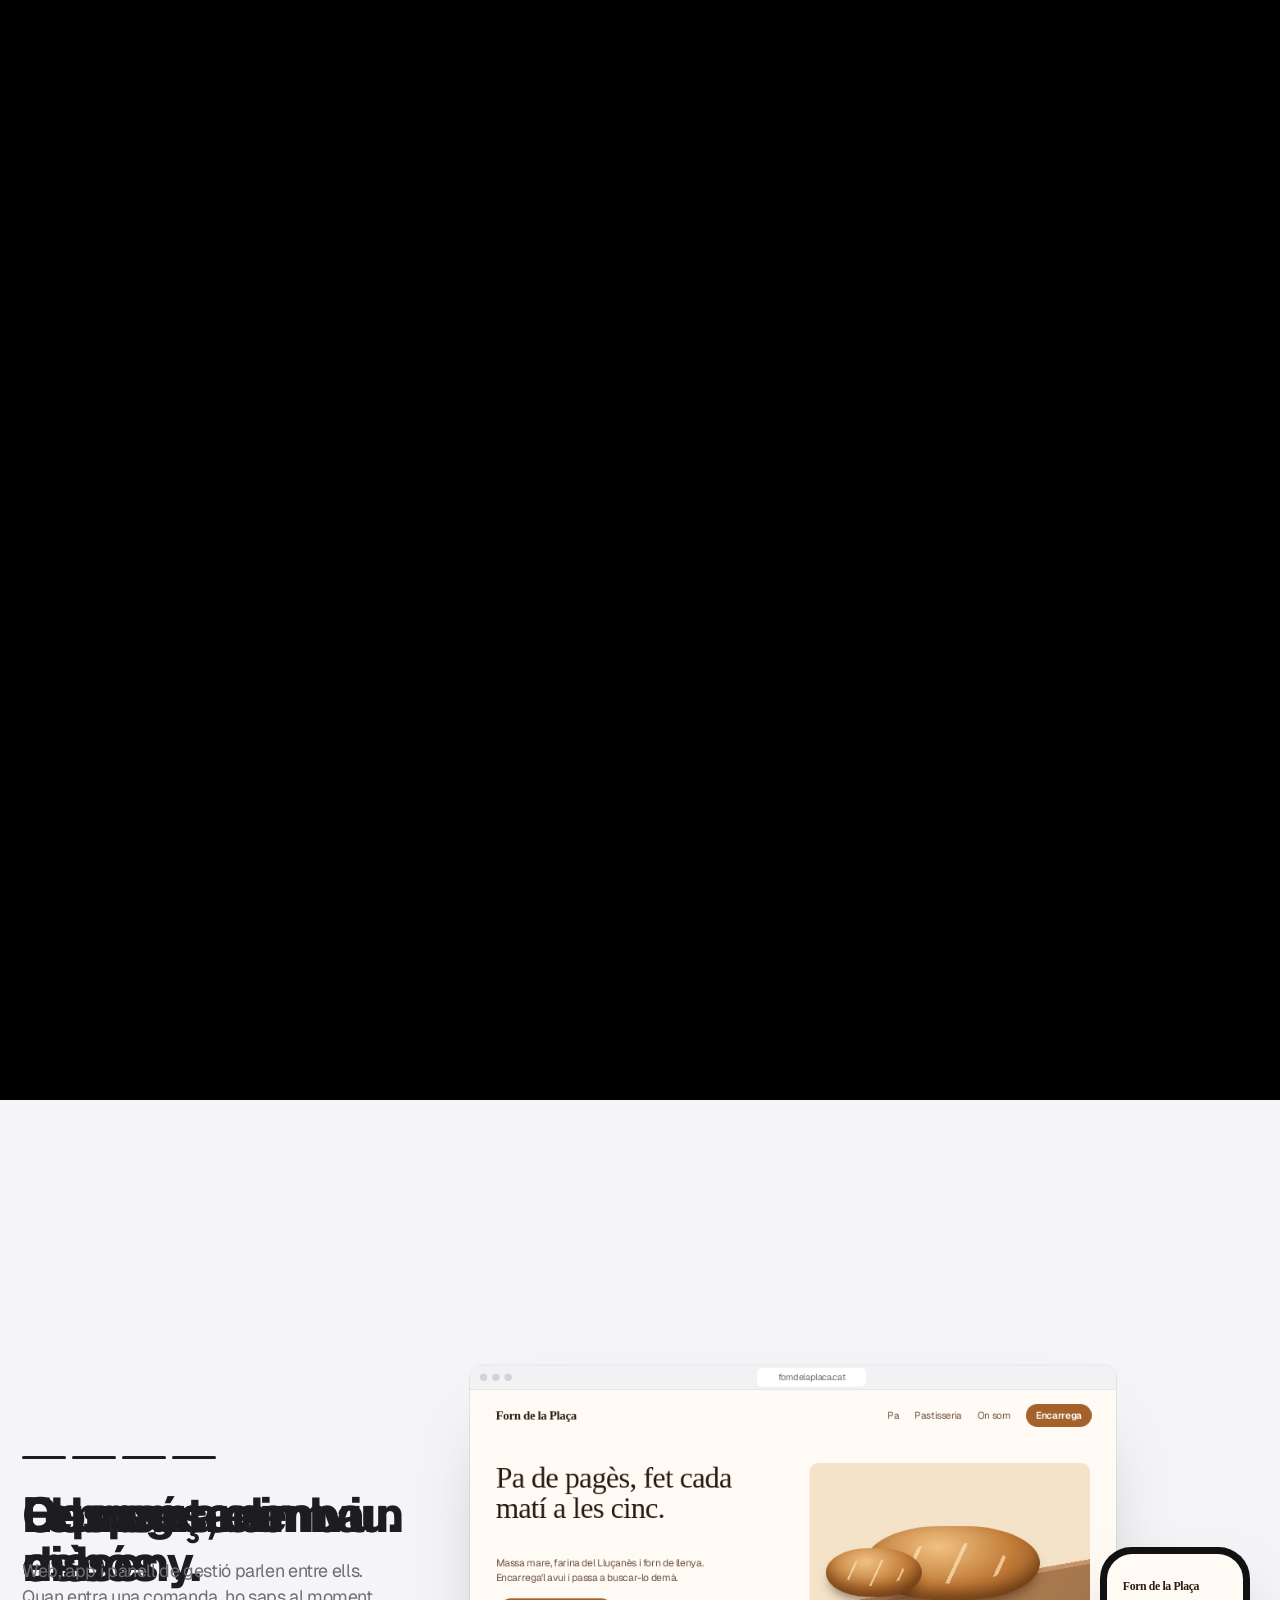
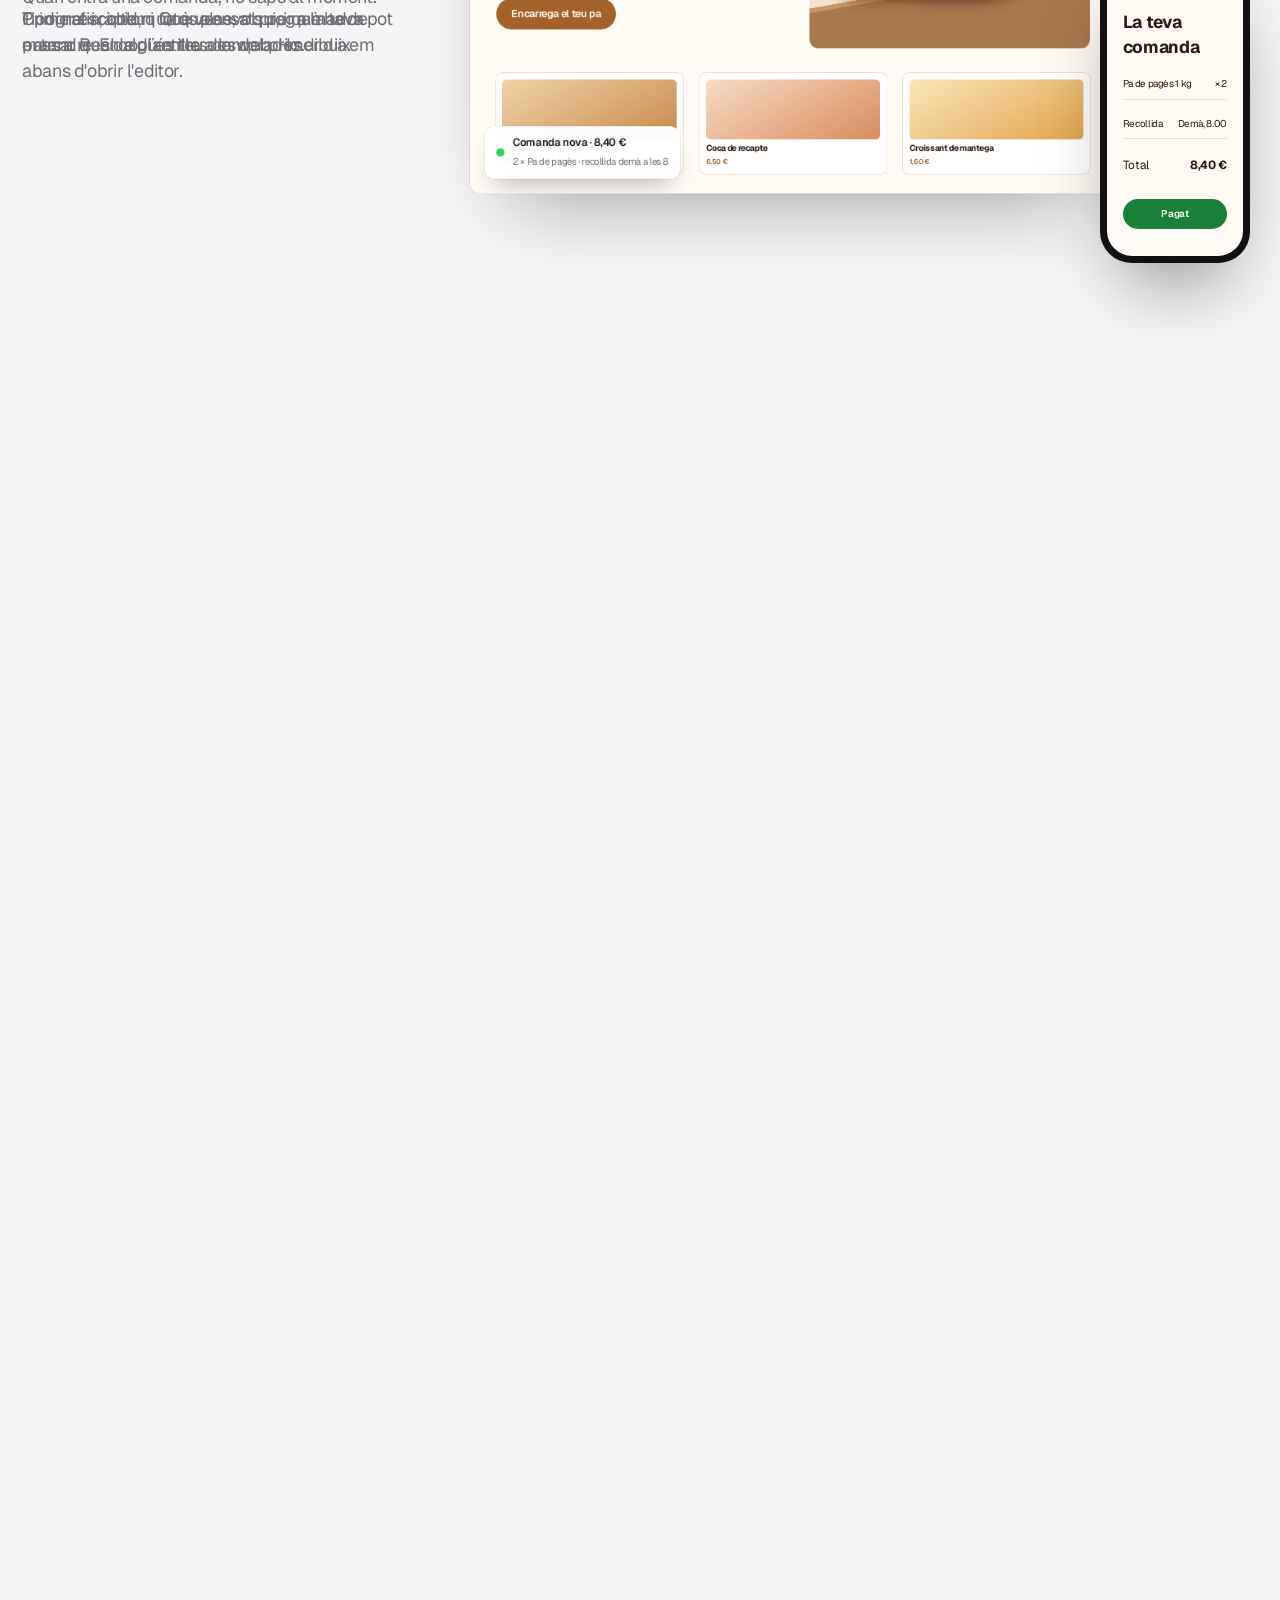
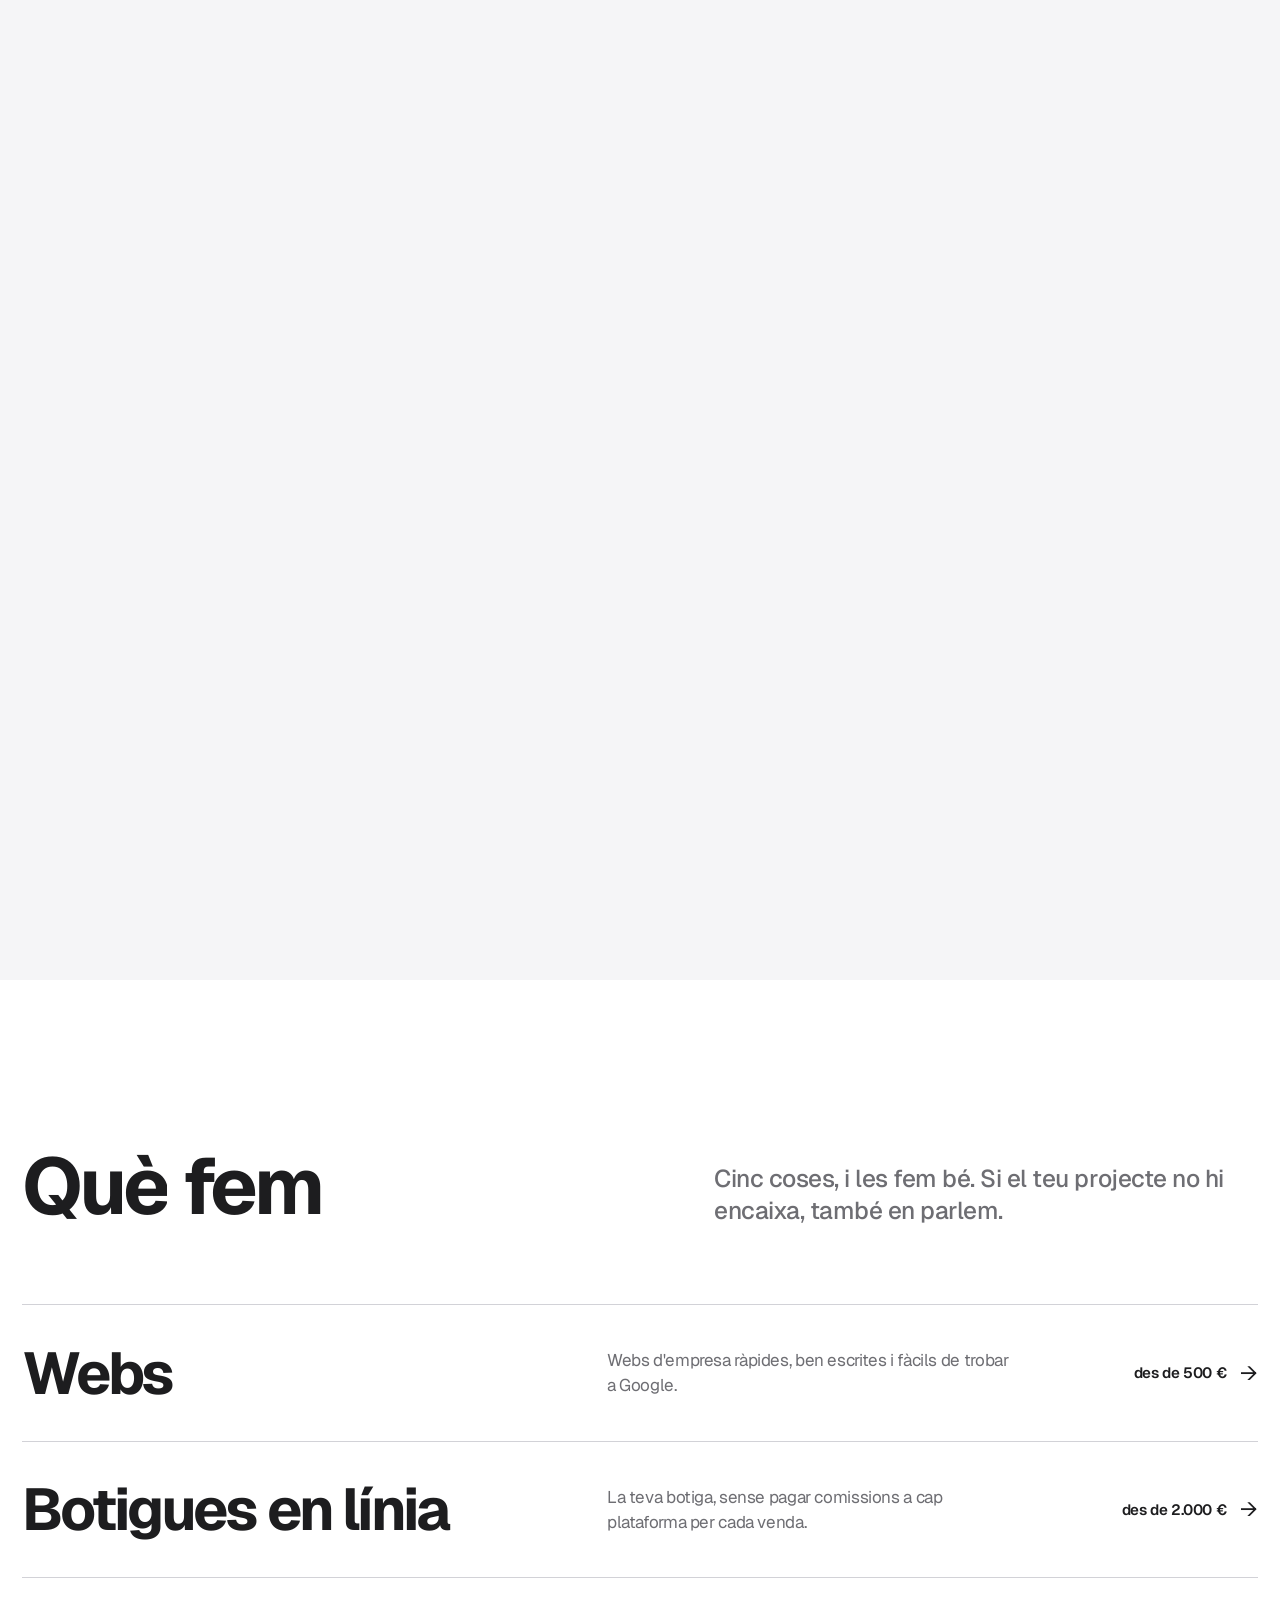
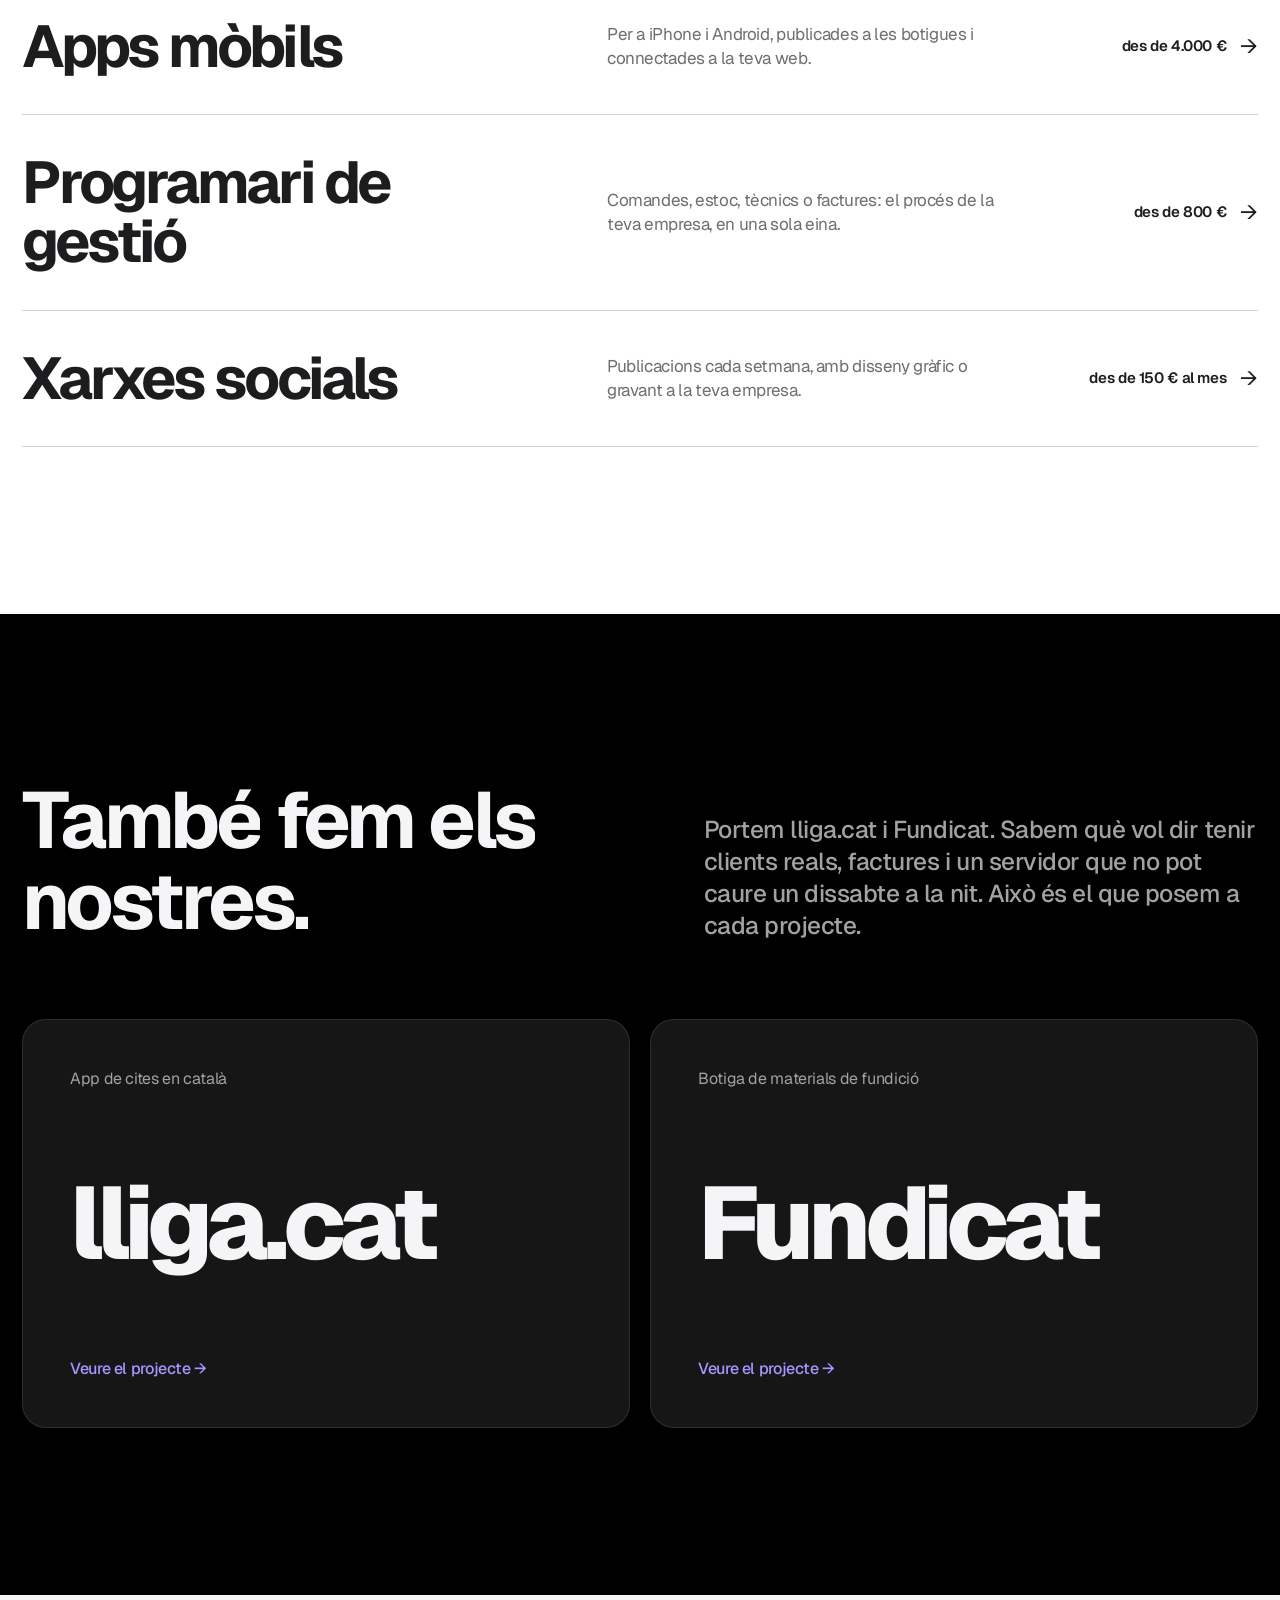
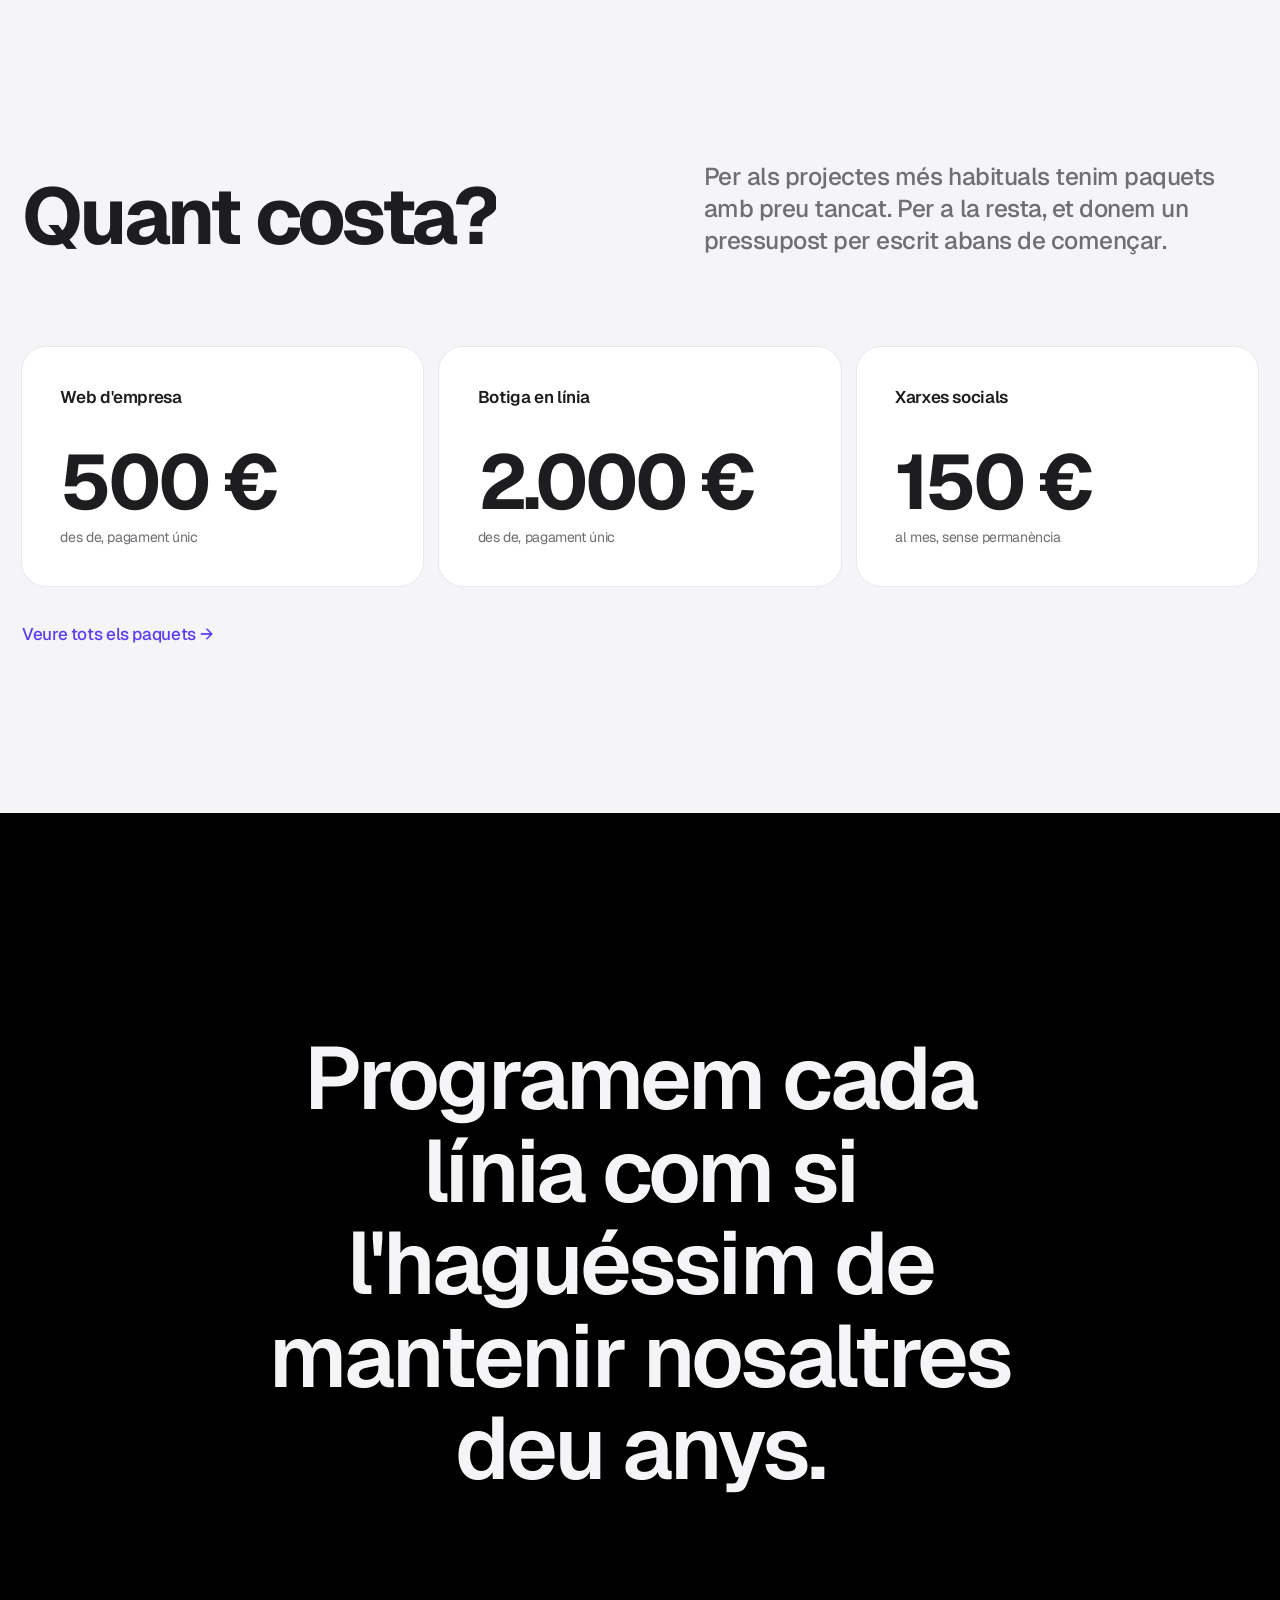
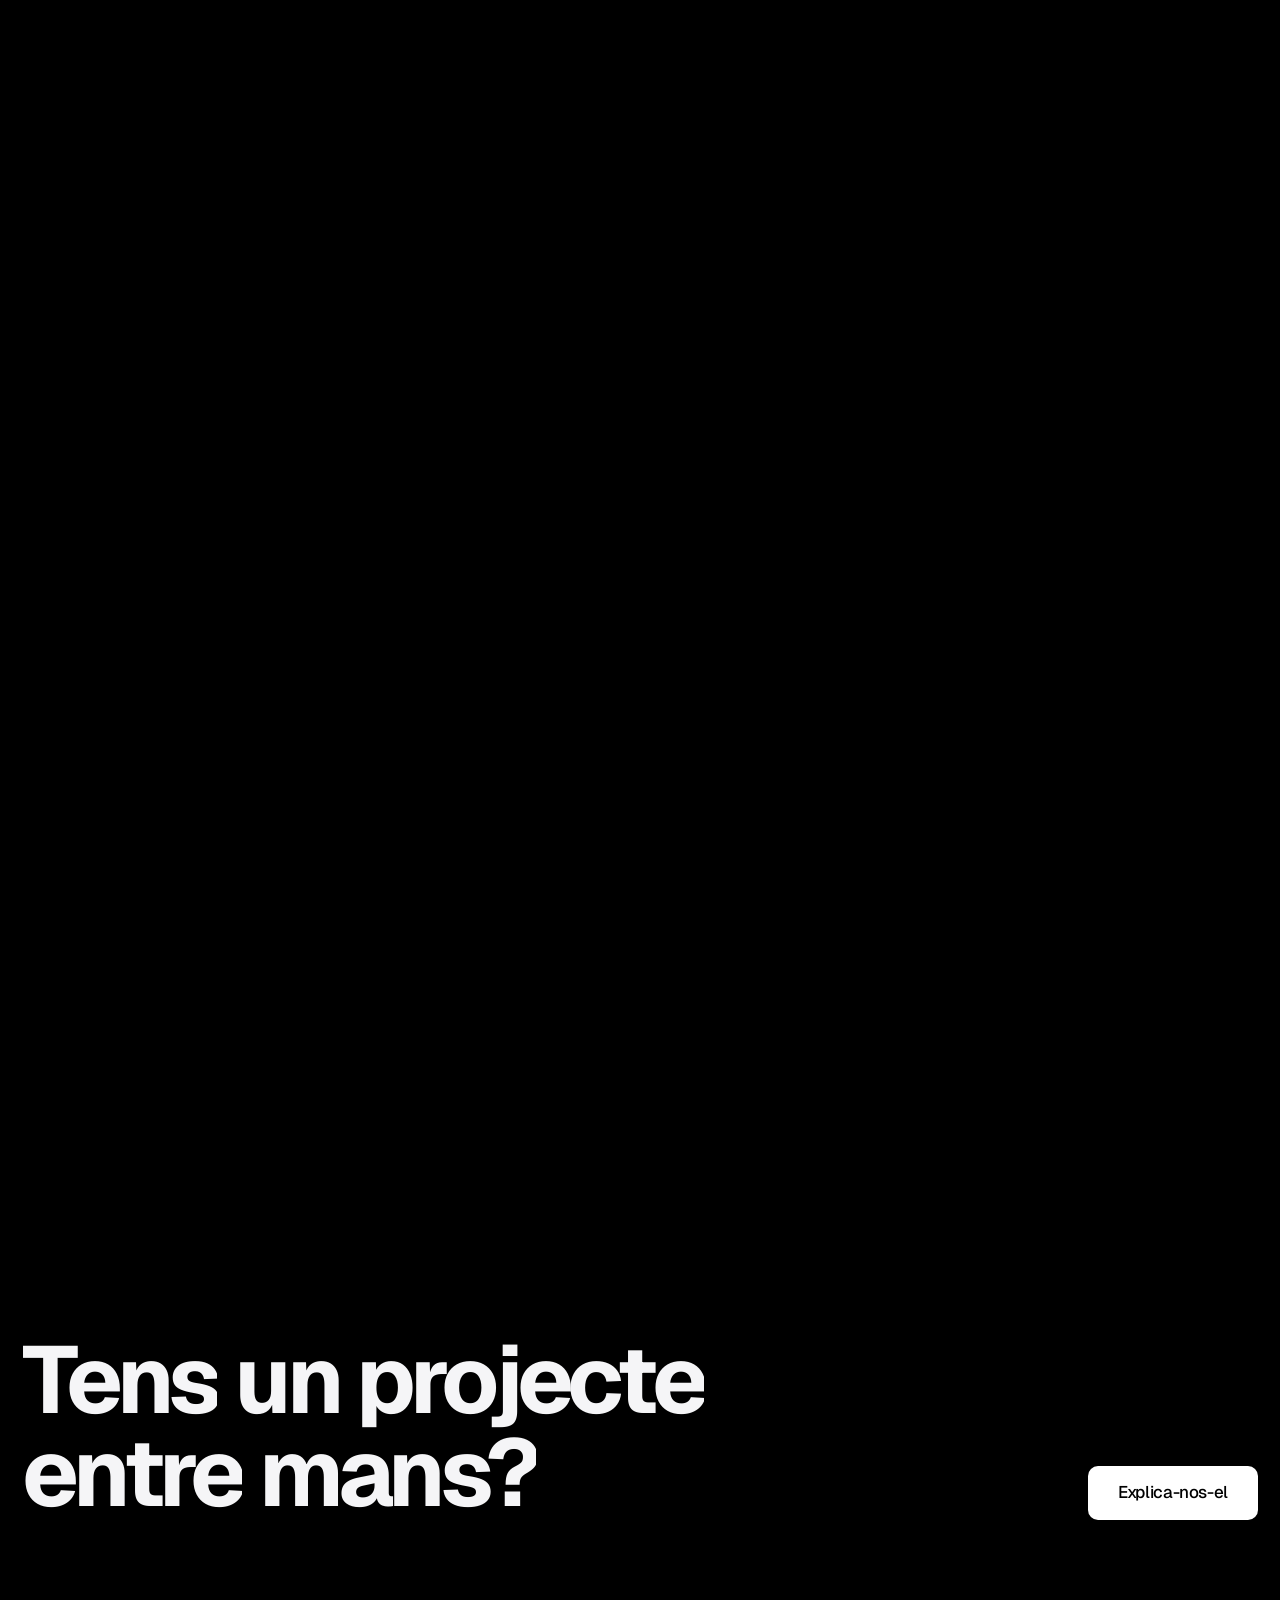
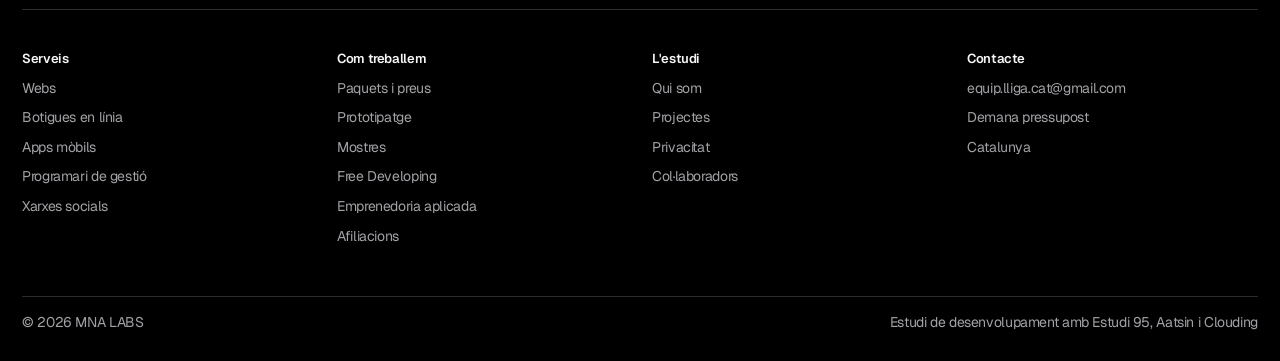
==== commit 0286c41c: "Prototipatge, Mostres, Afiliacions, plans gratuïts i menú Programes Co-Authored-By: Claude Opus 5.5 " ====
--- a/index.html
+++ b/index.html
@@ -36,11 +36,19 @@
     <nav class="nav-links" id="navLinks" aria-label="Principal">
       <span class="nav-ind" id="navInd" aria-hidden="true"></span>
       <a href="serveis.html" data-page="serveis">Serveis</a>
+      <a href="prototipatge.html" data-page="prototipatge">Prototipatge</a>
       <a href="paquets.html" data-page="paquets">Paquets</a>
+      <a href="mostres.html" data-page="mostres">Mostres</a>
       <a href="projectes.html" data-page="projectes">Projectes</a>
       <a href="estudi.html" data-page="estudi">L'estudi</a>
-      <a href="free-developing.html" data-page="free-developing">Free Developing</a>
-      <a href="emprenedoria.html" data-page="emprenedoria">Emprenedoria</a>
+      <div class="nav-dd" id="navDd">
+        <button type="button" class="nav-dd-b" aria-expanded="false" aria-controls="navDdM">Programes</button>
+        <div class="nav-dd-m" id="navDdM">
+          <a href="free-developing.html" data-page="free-developing">Free Developing<small>El fem ara, el pagues més endavant</small></a>
+          <a href="emprenedoria.html" data-page="emprenedoria">Emprenedoria aplicada<small>Noves línies de negoci per a empreses</small></a>
+          <a href="afiliacions.html" data-page="afiliacions">Afiliacions<small>Descomptes en el que ja compres</small></a>
+        </div>
+      </div>
     </nav>
     <div class="nav-right">
       <div class="lang" role="group" aria-label="Idioma">
@@ -200,7 +208,7 @@
     </div>
     <div class="fcols">
       <div><h4>Serveis</h4><a href="serveis.html#webs">Webs</a><a href="serveis.html#botigues">Botigues en línia</a><a href="serveis.html#apps">Apps mòbils</a><a href="serveis.html#programari">Programari de gestió</a><a href="serveis.html#xarxes">Xarxes socials</a></div>
-      <div><h4>Com treballem</h4><a href="paquets.html">Paquets i preus</a><a href="free-developing.html">Free Developing</a><a href="emprenedoria.html">Emprenedoria aplicada</a></div>
+      <div><h4>Com treballem</h4><a href="paquets.html">Paquets i preus</a><a href="prototipatge.html">Prototipatge</a><a href="mostres.html">Mostres</a><a href="free-developing.html">Free Developing</a><a href="emprenedoria.html">Emprenedoria aplicada</a><a href="afiliacions.html">Afiliacions</a></div>
       <div><h4>L'estudi</h4><a href="estudi.html">Qui som</a><a href="projectes.html">Projectes</a><a href="estudi.html#privacitat">Privacitat</a><a href="estudi.html#collaboradors">Col·laboradors</a></div>
       <div><h4>Contacte</h4><a href="mailto:equip.lliga.cat@gmail.com">equip.lliga.cat@gmail.com</a><a href="contacte.html">Demana pressupost</a><span>Catalunya</span></div>
     </div>
@@ -210,6 +218,7 @@
 
 <script src="assets/i18n.js"></script>
 <script src="assets/i18n-pages.js"></script>
+<script src="assets/i18n-noves.js"></script>
 
 <script src="assets/site.js"></script>
 </body>
--- a/assets/pages.css
+++ b/assets/pages.css
@@ -271,6 +271,111 @@
 .pk:hover .pk-ex .mock{transform:translateY(-2%)}
 .pk-ex .mock:is([data-mock="ig"],[data-mock="reel"]){transform:none}
 
+/* ---------- PROTOTIPATGE ---------- */
+.proto{position:relative;height:440vh;background:var(--paper)}
+.pr-pin{position:sticky;top:0;height:100vh;height:100svh;display:flex;align-items:center;overflow:hidden;padding-top:40px}
+.pr-grid{display:grid;grid-template-columns:minmax(0,.8fr) minmax(0,1.4fr);gap:clamp(32px,5vw,88px);align-items:center;width:100%}
+.pr-stage{position:relative;background:var(--white);border-radius:28px;box-shadow:0 0 0 1px var(--line-2),0 50px 100px -60px rgba(0,0,0,.35);padding:clamp(16px,2vw,28px)}
+.pr-name{position:absolute;left:24px;top:20px;font-size:13px;color:var(--ink-2);z-index:1}
+.pr-name b{font-weight:600;color:var(--ink);margin-right:6px}
+.pr-svg{display:block;width:100%;height:auto;overflow:visible}
+.pr-grid-lines path{stroke:#e3e5ea;stroke-width:1;fill:none}
+.pr-layer{transition:none;will-change:transform}
+.pr-line{fill:none;stroke:#1d1d1f;stroke-width:2;stroke-linecap:round;stroke-linejoin:round}
+.pr-trace{stroke:#c9a24a;stroke-width:2.5}
+.pr-plus{stroke:#fff}
+.pr-fill{opacity:0}
+.pr-led{opacity:0}
+.pr-labels path{stroke:var(--blue);stroke-width:1.5;fill:none}
+.pr-labels text{font:600 15px Geist,Arial,sans-serif;fill:var(--ink)}
+.pr-labels text.s{font-weight:400;font-size:13px;fill:var(--ink-2)}
+.pr-labels g{opacity:0}
+.pr-toast{position:absolute;right:20px;bottom:20px;display:flex;align-items:center;gap:10px;background:#fff;border-radius:14px;padding:12px 16px;box-shadow:0 0 0 1px rgba(0,0,0,.06),0 18px 36px -14px rgba(0,0,0,.3);opacity:0}
+.pr-toast i{width:10px;height:10px;border-radius:50%;background:var(--green);flex:none}
+.pr-toast b{display:block;font-size:13px}
+.pr-toast small{font-size:12px;color:var(--ink-2)}
+@media (max-width:900px){
+  .proto{height:400vh}
+  .pr-pin{align-items:flex-start;padding-top:96px}
+  .pr-grid{grid-template-columns:1fr;gap:20px}
+  .pr-labels text{font-size:20px}.pr-labels text.s{font-size:17px}
+  .pr-toast{left:12px;right:12px;bottom:12px}
+}
+.pr-cards{display:grid;grid-template-columns:repeat(3,1fr);gap:16px}
+.pr-card{background:var(--white);border-radius:22px;padding:clamp(24px,2.6vw,34px);box-shadow:0 0 0 1px var(--line-2);min-height:200px;display:flex;flex-direction:column;gap:10px}
+.pr-what .pr-card{background:var(--paper);box-shadow:none}
+.pr-card b{font-size:21px;font-weight:700;letter-spacing:-.03em}
+.pr-card p{color:var(--ink-2);font-size:16px;line-height:1.45}
+@media (max-width:900px){.pr-cards{grid-template-columns:1fr 1fr}}
+@media (max-width:560px){.pr-cards{grid-template-columns:1fr}.pr-card{min-height:0}}
+.pr-free-in{display:grid;grid-template-columns:1fr 1fr;gap:24px 72px;align-items:end}
+.pr-free .sub{color:var(--on-night-2)}
+@media (max-width:820px){.pr-free-in{grid-template-columns:1fr}}
+
+/* ---------- MOSTRES ---------- */
+body[data-page="mostres"]{background:var(--black)}
+.phead-dark{background:var(--black);color:var(--on-night);margin-top:-68px;padding-top:calc(clamp(72px,10vw,150px) + 68px)}
+.phead-dark .phead-k{color:var(--link-night)}
+.phead-dark .phead-p{color:var(--on-night-2)}
+.mo{background:var(--black);color:var(--on-night);padding-top:0}
+.mo-list{display:grid;gap:clamp(48px,7vw,104px)}
+.mo-card{display:grid;grid-template-columns:minmax(0,1.5fr) minmax(0,.8fr);gap:clamp(24px,4vw,64px);align-items:center}
+.mo-card:nth-child(even){grid-template-columns:minmax(0,.8fr) minmax(0,1.5fr)}
+.mo-card:nth-child(even) .mo-media{order:2}
+.mo-media{border-radius:24px;overflow:hidden;background:#111;box-shadow:0 0 0 1px var(--night-3);aspect-ratio:16/9}
+.mo-media img{display:block;width:100%;height:100%;object-fit:cover;transition:transform 1.4s var(--ease-out)}
+.mo-card:hover .mo-media img{transform:scale(1.04)}
+.mo-k{font-size:14px;color:var(--on-night-2)}
+.mo-text h2{font-size:clamp(40px,5vw,72px);font-weight:700;letter-spacing:-.05em;line-height:1;margin:10px 0 18px}
+.mo-text p{color:var(--on-night-2);font-size:clamp(17px,1.5vw,20px);line-height:1.45;max-width:34ch}
+.mo-go{display:inline-block;margin-top:24px;color:var(--link-night);font-weight:500}
+.mo-go::after{content:" →";display:inline-block;transition:transform .4s var(--ease-out)}
+.mo-card:hover .mo-go::after{transform:translateX(6px)}
+.mo-note{margin-top:clamp(56px,7vw,96px);color:var(--on-night-2);font-size:15px}
+.mo-note a{color:var(--link-night)}
+@media (max-width:820px){.mo-card,.mo-card:nth-child(even){grid-template-columns:1fr}.mo-card:nth-child(even) .mo-media{order:0}}
+
+/* ---------- AFILIACIONS ---------- */
+.af-steps{list-style:none;display:grid;grid-template-columns:repeat(4,1fr);gap:16px;counter-reset:af}
+.af-steps li{background:var(--white);border-radius:22px;padding:28px;box-shadow:0 0 0 1px var(--line-2);counter-increment:af}
+.af-steps li::before{content:counter(af);display:grid;place-items:center;width:34px;height:34px;border-radius:50%;background:var(--ink);color:#fff;font-weight:600;font-size:15px;margin-bottom:22px}
+.af-steps b{font-size:19px;font-weight:700;letter-spacing:-.025em}
+.af-steps p{color:var(--ink-2);font-size:15.5px;margin-top:8px;line-height:1.45}
+.af-cat-head{margin-top:clamp(88px,11vw,150px)}
+.af-honest{margin-top:20px;background:var(--ink);color:var(--on-night);border-radius:22px;padding:clamp(26px,3vw,40px)}
+.af-honest h3{font-size:24px;font-weight:700;letter-spacing:-.03em}
+.af-honest ul{list-style:none;display:grid;gap:10px;margin-top:16px;color:var(--on-night-2)}
+.af-honest li{display:flex;gap:12px}
+.af-honest li::before{content:"";width:6px;height:6px;border-radius:50%;background:var(--link-night);margin-top:.6em;flex:none}
+@media (max-width:900px){.af-steps{grid-template-columns:1fr 1fr}}
+@media (max-width:560px){.af-steps{grid-template-columns:1fr}}
+
+/* ---------- MENÚ: desplegable de programes ---------- */
+.nav-dd{position:relative;z-index:1}
+.nav-dd-b{font:inherit;font-size:14px;font-weight:500;color:inherit;background:none;border:0;padding:8px 13px;border-radius:10px;cursor:pointer;display:flex;align-items:center;gap:6px;white-space:nowrap}
+.nav-dd-b::after{content:"";width:6px;height:6px;border-right:1.5px solid currentColor;border-bottom:1.5px solid currentColor;transform:translateY(-2px) rotate(45deg);transition:transform .3s}
+.nav-dd.open .nav-dd-b::after{transform:translateY(1px) rotate(-135deg)}
+.nav-dd-b:hover,.nav-dd-b.on{color:var(--ink)}
+.nav.on-dark .nav-dd-b:hover,.nav.on-dark .nav-dd-b.on{color:#fff}
+.nav-dd-m{position:absolute;top:calc(100% + 10px);left:50%;min-width:250px;transform:translate(-50%,-6px);opacity:0;visibility:hidden;transition:opacity .25s,transform .25s,visibility .25s;background:#fff;color:var(--ink);border-radius:16px;padding:8px;box-shadow:0 0 0 1px rgba(0,0,0,.06),0 24px 50px -20px rgba(0,0,0,.35);display:grid}
+.nav-dd.open .nav-dd-m{opacity:1;visibility:visible;transform:translate(-50%,0)}
+.nav-dd-m a{display:grid;gap:2px;padding:10px 12px;border-radius:10px;font-size:15px;font-weight:600}
+.nav-dd-m a small{font-size:13px;font-weight:400;color:var(--ink-2)}
+.nav-dd-m a:hover,.nav-dd-m a.on{background:var(--paper);color:var(--ink)}
+@media (max-width:1240px){
+  .nav-links{display:none;position:absolute;top:60px;left:0;right:0;flex-direction:column;gap:2px;padding:10px;border-radius:16px;background:#fff;box-shadow:0 0 0 1px rgba(0,0,0,.06),0 30px 60px -20px rgba(0,0,0,.3);font-size:19px;font-weight:600;color:var(--ink);max-height:calc(100vh - 90px);overflow:auto}
+  .nav.on-dark .nav-links{background:#1c1c1e;color:var(--on-night)}
+  .nav.open .nav-links{display:flex}
+  .nav-links a{padding:12px 14px}
+  .nav-ind{display:none}
+  .nav-burger{display:flex}
+  .nav-dd-b{display:none}
+  .nav-dd-m{position:static;transform:none;opacity:1;visibility:visible;box-shadow:none;background:none;color:inherit;padding:0;min-width:0}
+  .nav-dd-m a{font-size:19px;padding:12px 14px}
+  .nav-dd-m a small{display:none}
+  .nav.on-dark .nav-dd-m a:hover{background:#2c2c2e}
+}
+
 /* ---------- CONTACTE: l'equip i el formulari ---------- */
 .ct-grid{display:grid;grid-template-columns:minmax(0,1.05fr) minmax(0,.95fr);gap:clamp(40px,6vw,96px);align-items:start}
 .ct-team .sub{color:var(--ink-2);margin-top:20px;max-width:34ch}
